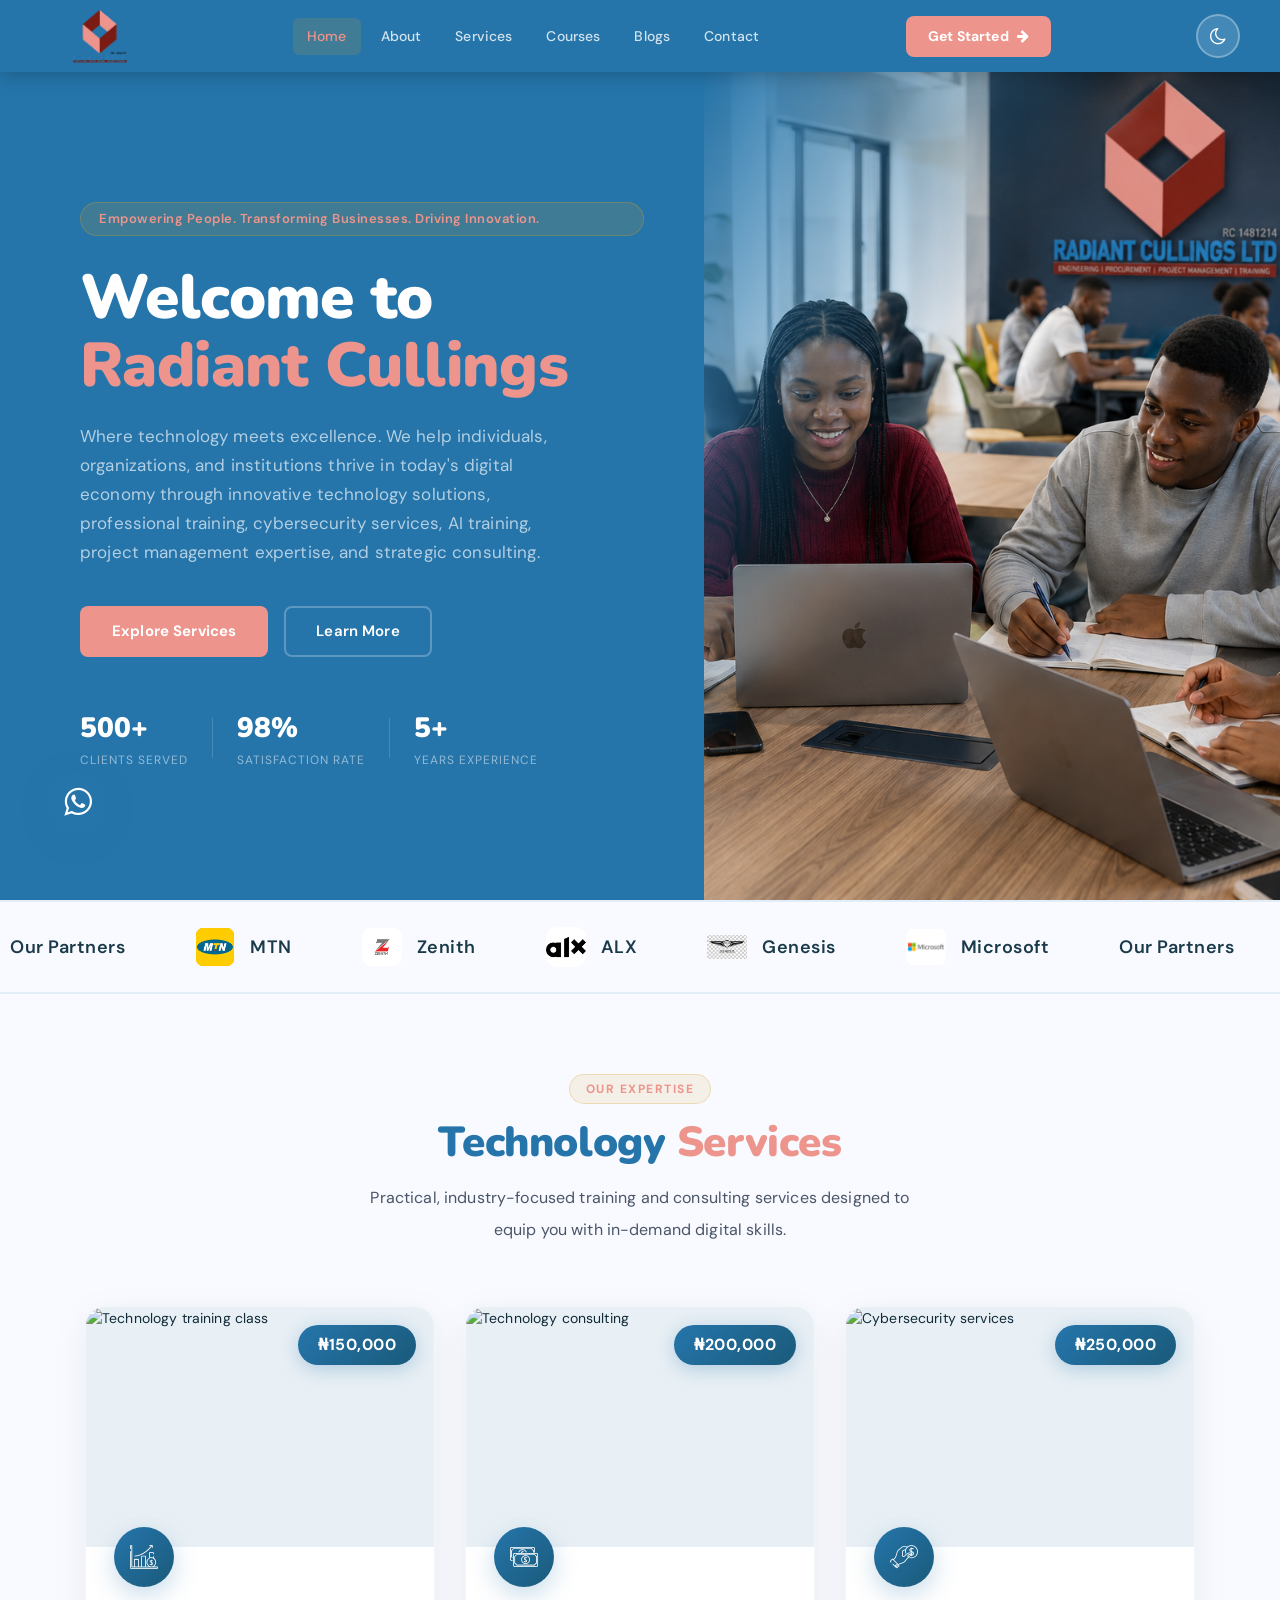
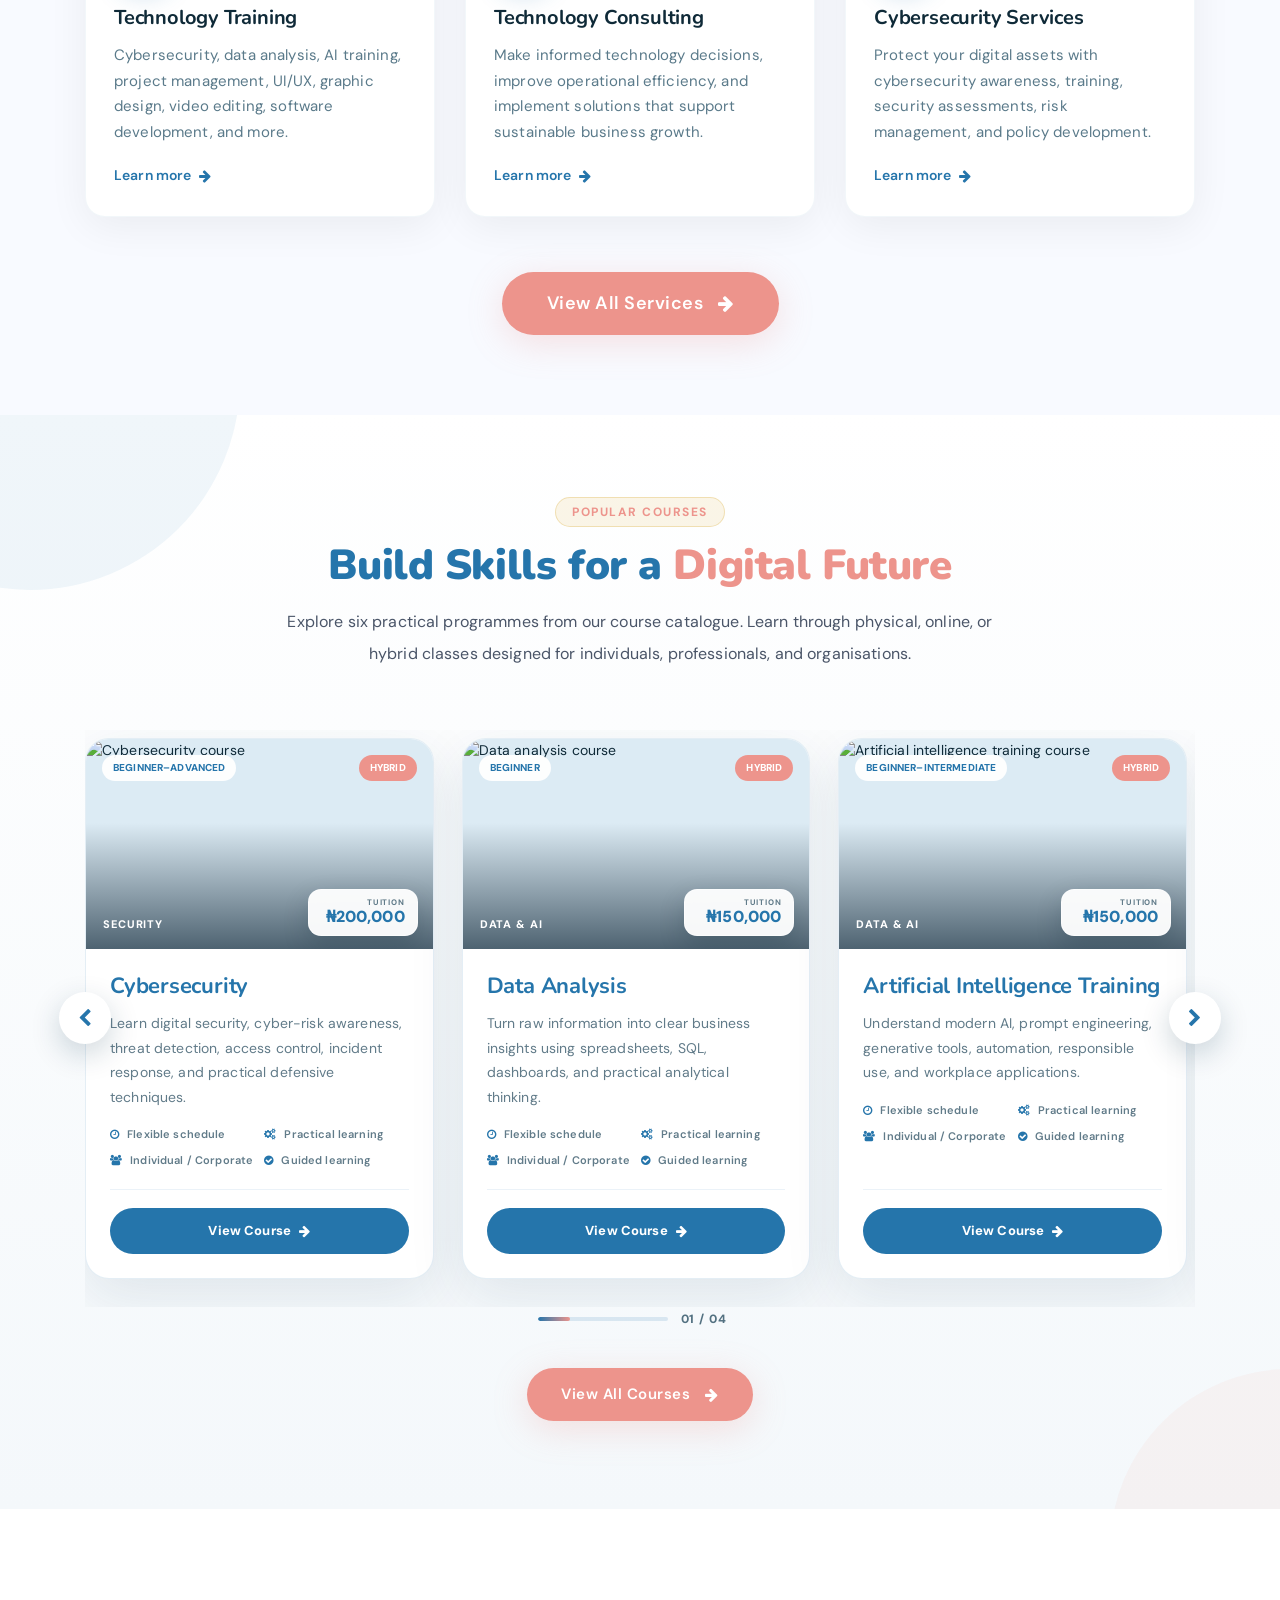
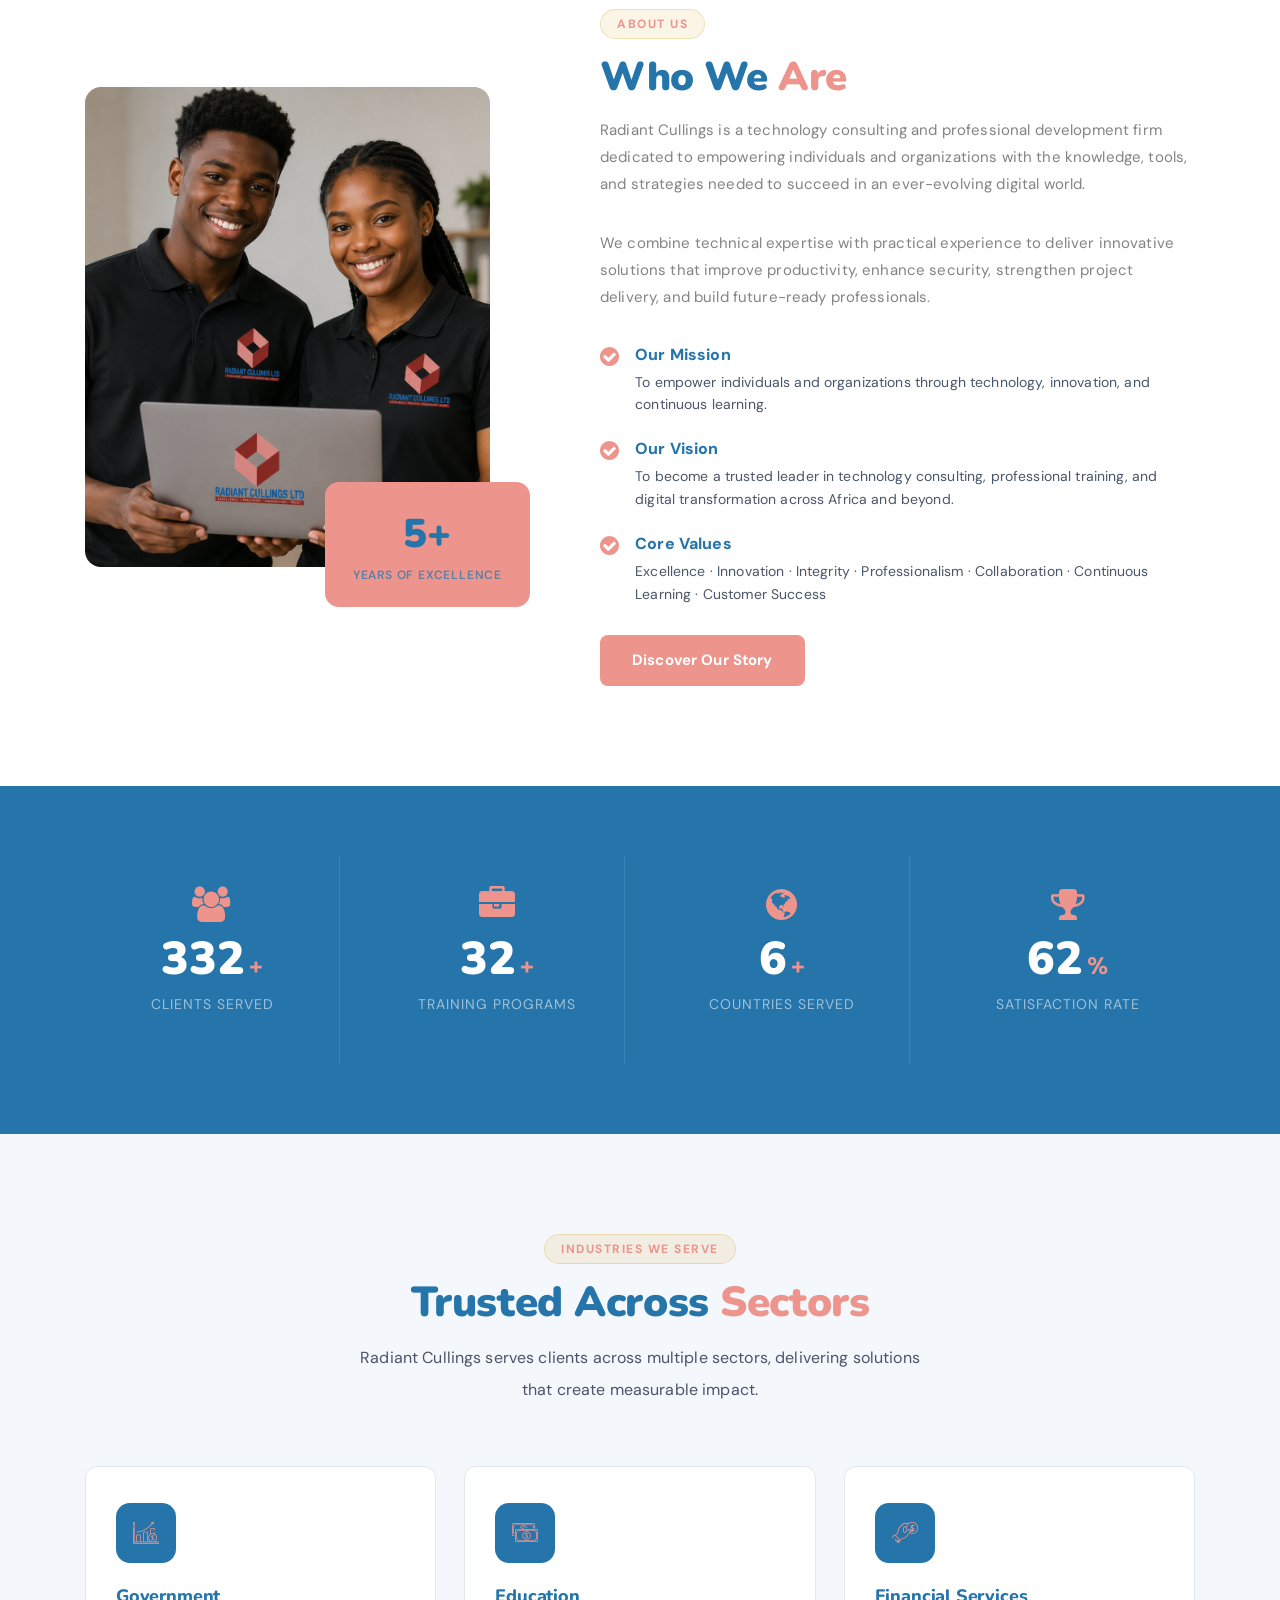
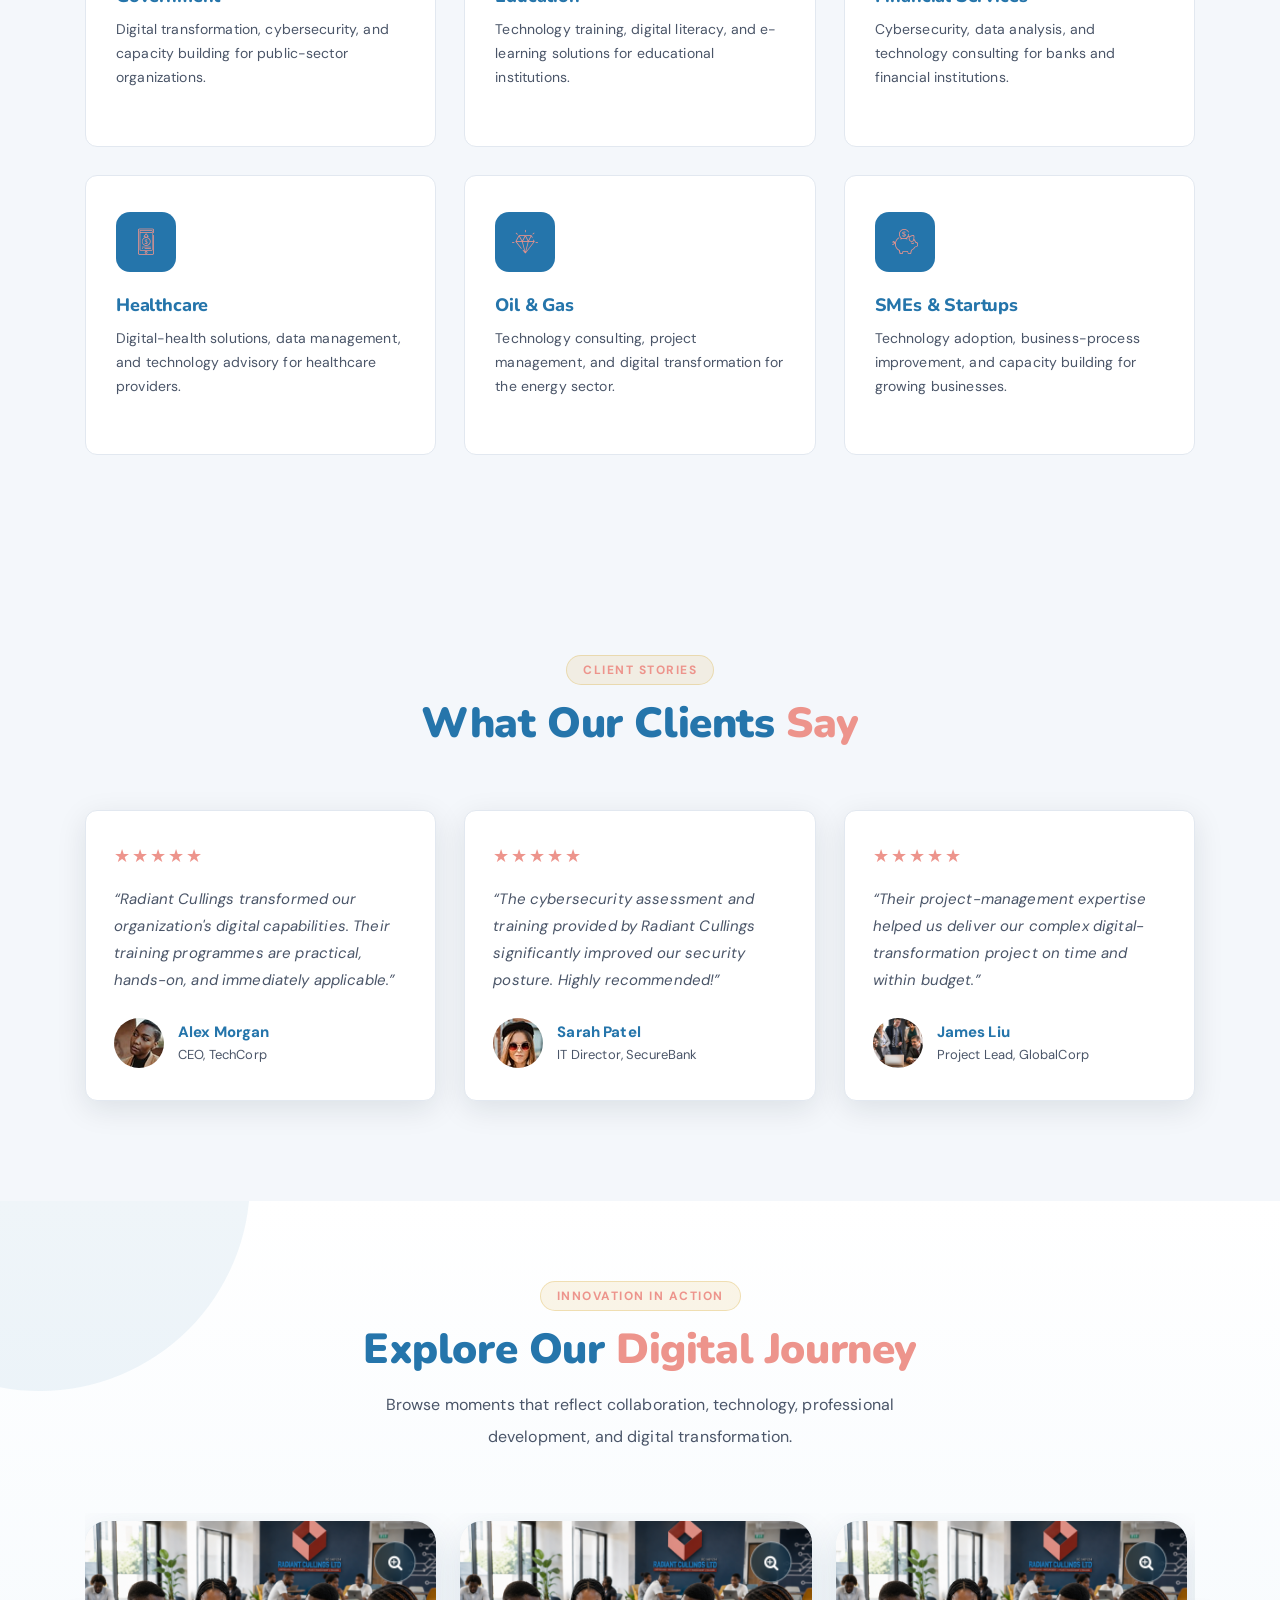
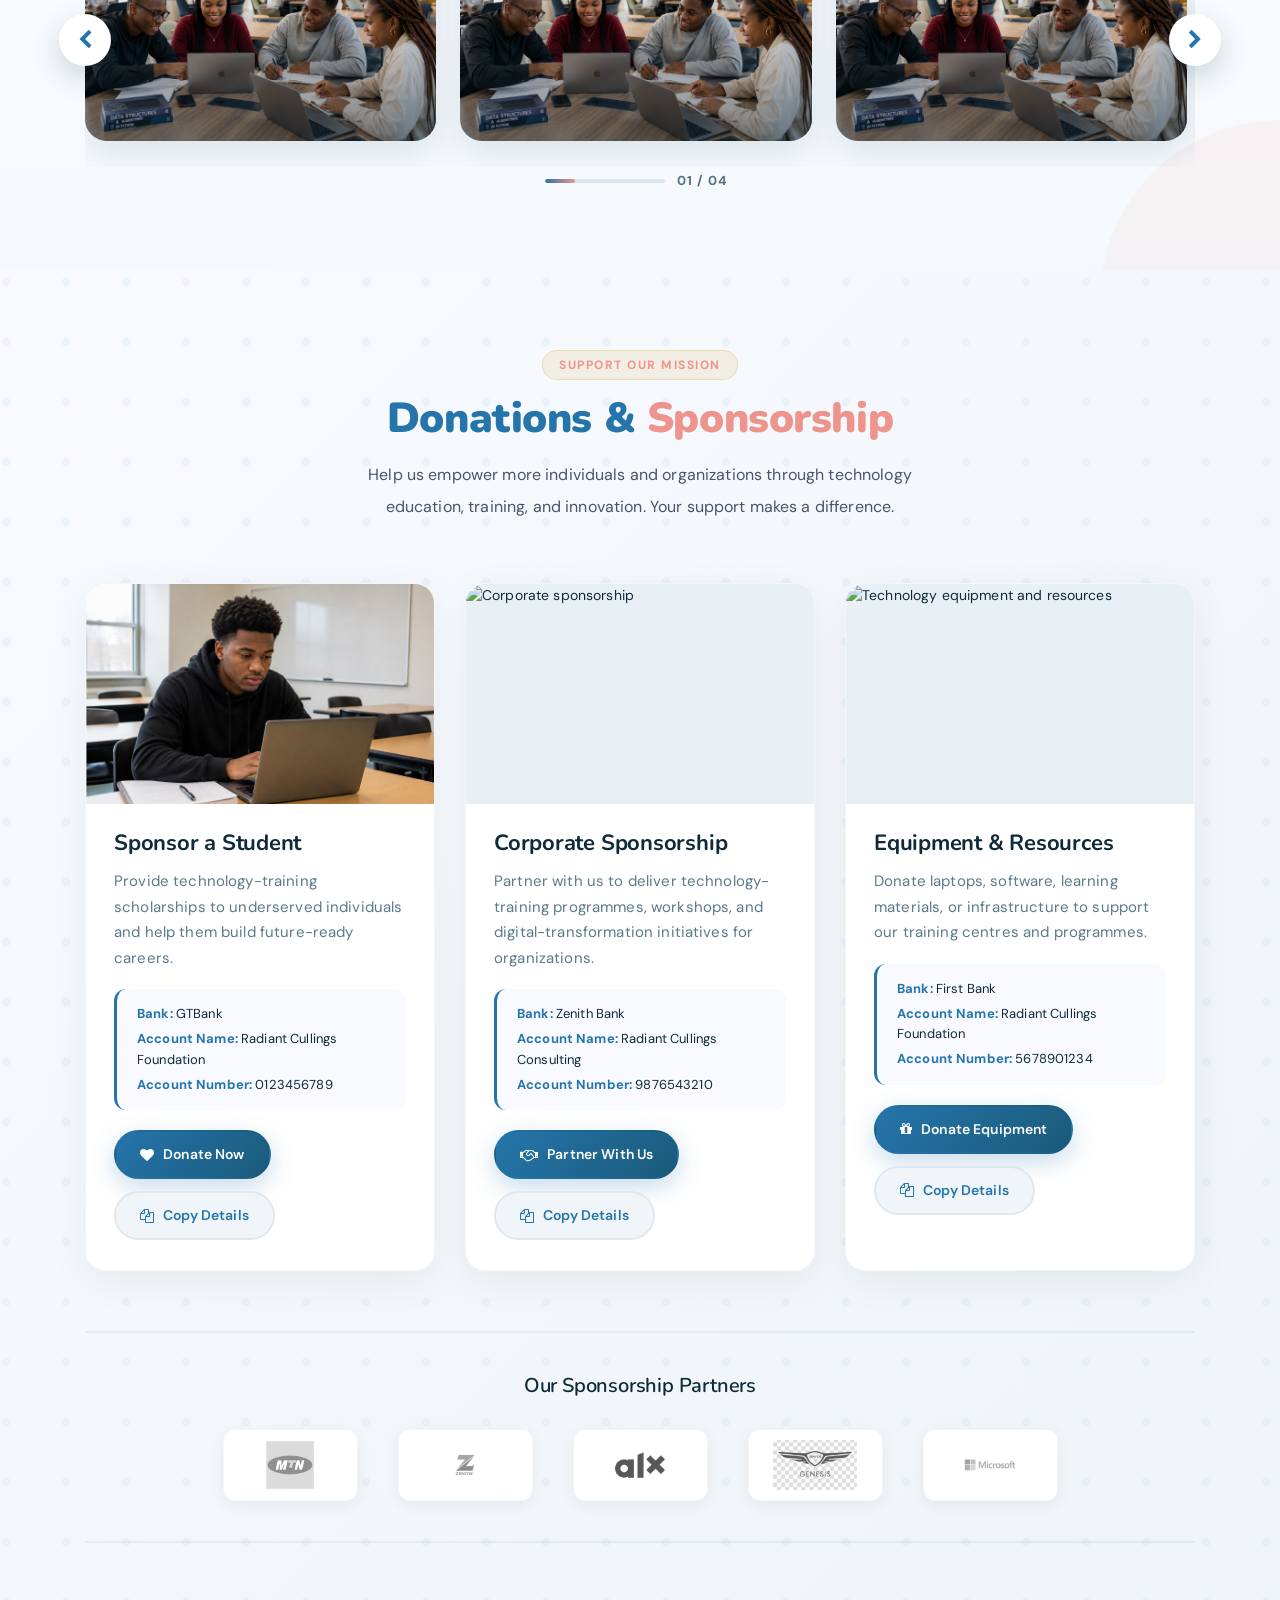
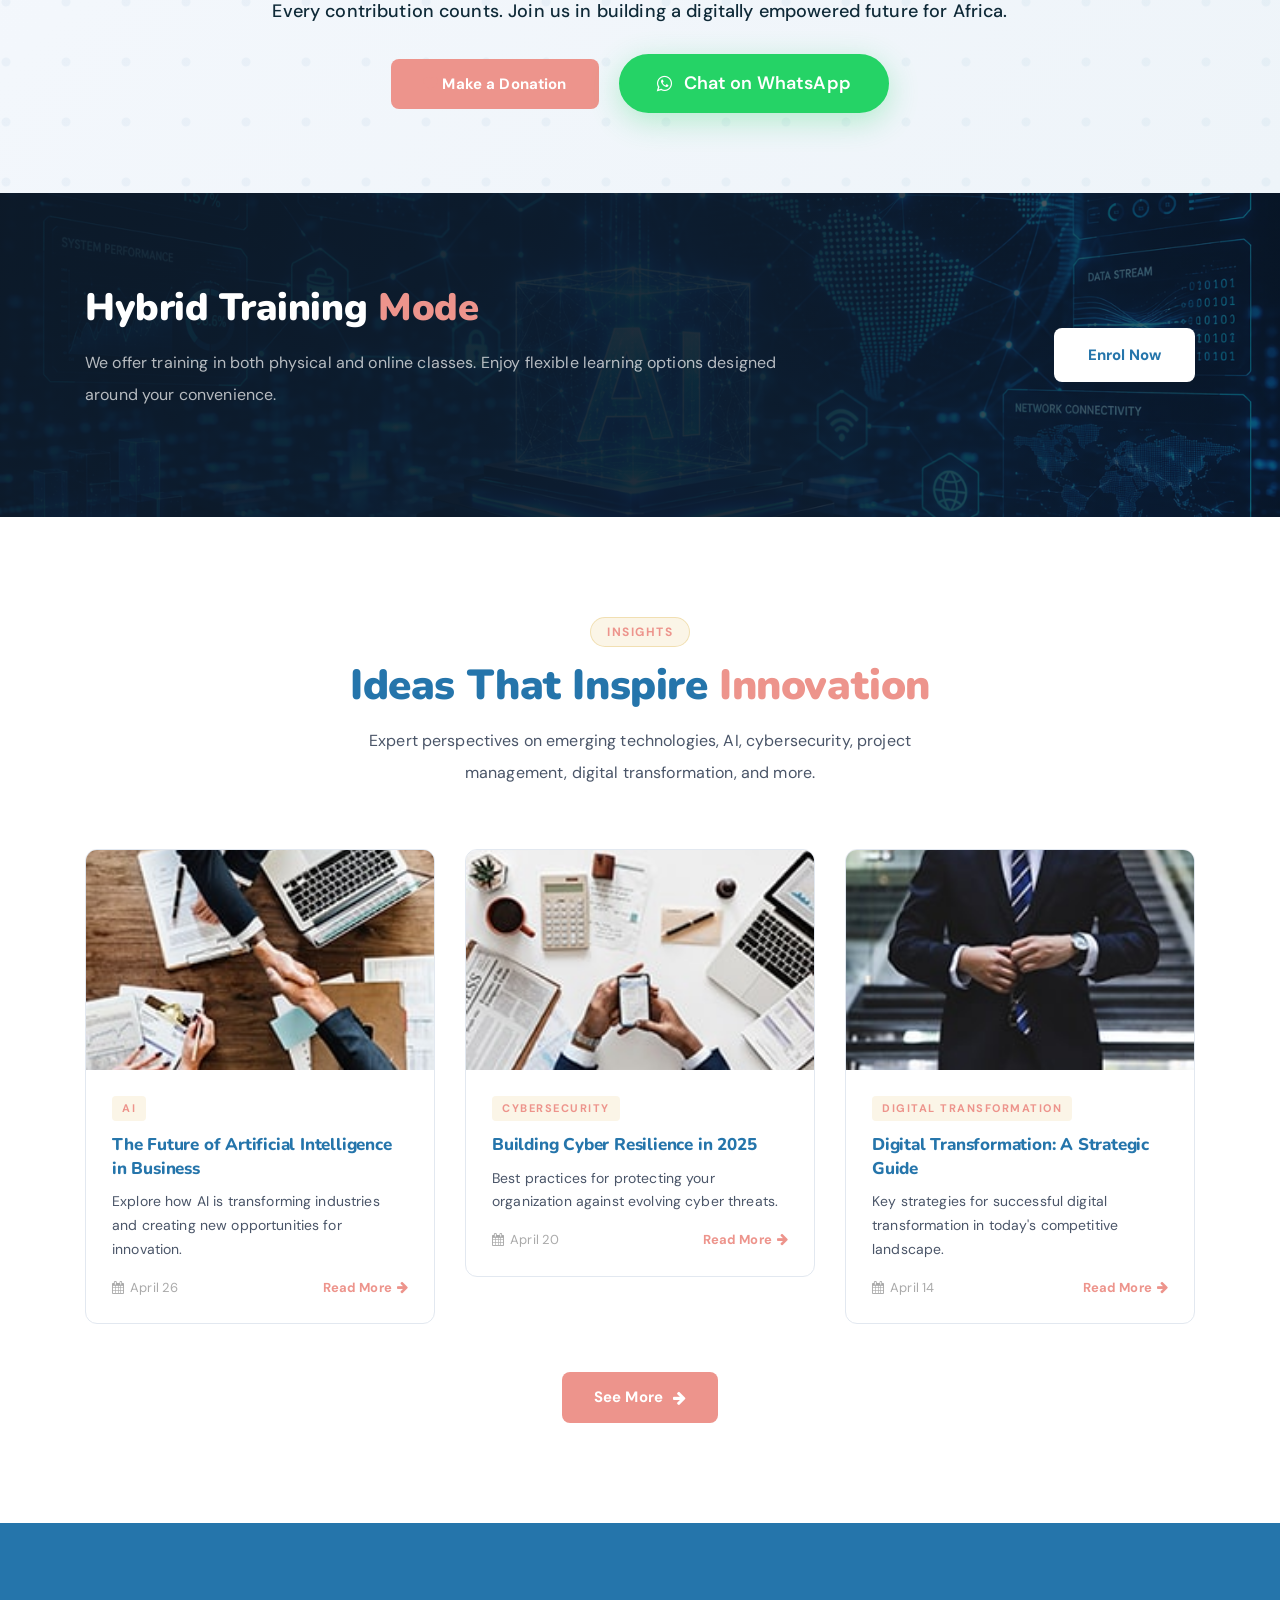
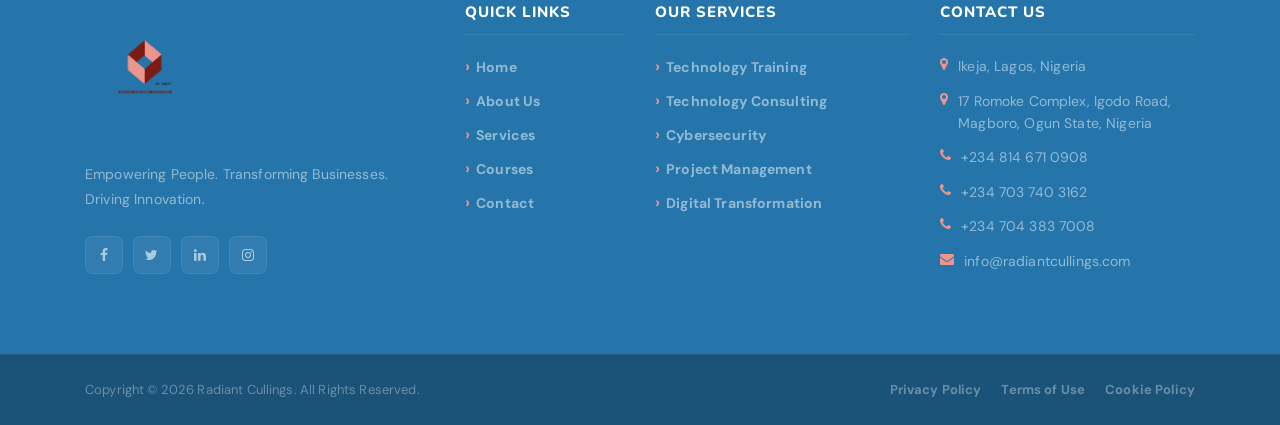
==== index.html @ 330c780d "inclusion of Nigeria to the address of Ogun state" ====
<!doctype html>
<html lang="en">
<head>
    <meta charset="UTF-8" />

    <meta
        name="description"
        content="Radiant Cullings - Empowering People. Transforming Businesses. Driving Innovation."
    />

    <meta http-equiv="X-UA-Compatible" content="IE=edge" />

    <meta
        name="viewport"
        content="width=device-width, initial-scale=1, shrink-to-fit=no"
    />

    <title>
        Radiant Cullings - Technology Consulting &amp; Professional Development
    </title>

    <link rel="icon" href="img/core-img/radiant_cullings.png" />
    <link rel="stylesheet" href="style.css" />
    <link rel="stylesheet" href="css/custom-override.css" />

    <!-- Apply saved theme before the page becomes visible -->
    <script>
        (function () {
            try {
                if (localStorage.getItem("darkMode") === "enabled") {
                    document.documentElement.classList.add(
                        "dark-theme-loading"
                    );
                }
            } catch (error) {
                /* Continue normally if localStorage is unavailable. */
            }
        })();
    </script>

    <style>
        /* ==================================================
           GENERAL THEME TRANSITIONS
        ================================================== */

        html,
        body,
        section,
        header,
        footer,
        nav,
        div,
        article,
        aside {
            transition:
                background-color 0.35s ease,
                border-color 0.35s ease,
                color 0.35s ease,
                box-shadow 0.35s ease;
        }

        body {
            background: #ffffff;
            color: #0f2a38;
        }

        html.dark-theme-loading body {
            background: #12121f;
        }


        /* ==================================================
           FLOATING WHATSAPP BUTTON
        ================================================== */

        .floating-whatsapp {
            position: fixed;
            left: 20px;
            bottom: 30px;
            z-index: 9999;

            display: flex;
            flex-direction: column;
            align-items: center;
            gap: 8px;

            animation: whatsappPulse 2s ease-in-out infinite;
        }

        .floating-whatsapp a {
            position: relative;

            display: flex;
            align-items: center;
            justify-content: center;

            width: 60px;
            height: 60px;

            border-radius: 50%;

            background: #2575ab;
            color: #ffffff;

            text-decoration: none;

            box-shadow: 0 6px 25px rgba(37, 117, 171, 0.4);

            transition:
                background 0.3s ease,
                transform 0.3s ease,
                box-shadow 0.3s ease;
        }

        .floating-whatsapp a:hover {
            background: #ed948c;
            color: #ffffff;

            transform: scale(1.1) translateY(-4px);

            box-shadow: 0 10px 40px rgba(237, 148, 140, 0.5);
        }

        .floating-whatsapp a i {
            font-size: 32px;
            transition: transform 0.3s ease;
        }

        .floating-whatsapp a:hover i {
            transform: scale(1.1);
        }

        .floating-whatsapp a::before {
            content: "";

            position: absolute;
            top: -8px;
            right: -8px;
            bottom: -8px;
            left: -8px;

            border: 2px solid rgba(37, 117, 171, 0.3);
            border-radius: 50%;

            animation: whatsappRipple 2s ease-out infinite;
        }

        .floating-whatsapp .whatsapp-label {
            padding: 6px 14px;

            border-radius: 20px;

            background: #2575ab;
            color: #ffffff;

            font-family:
                system-ui,
                "Segoe UI",
                Roboto,
                "Helvetica Neue",
                Arial,
                sans-serif;

            font-size: 12px;
            font-weight: 600;
            white-space: nowrap;

            opacity: 0;
            transform: translateX(-10px);

            box-shadow: 0 4px 15px rgba(0, 0, 0, 0.1);

            transition:
                opacity 0.3s ease,
                transform 0.3s ease;
        }

        .floating-whatsapp:hover .whatsapp-label {
            opacity: 1;
            transform: translateX(0);
        }

        @keyframes whatsappPulse {
            0%,
            100% {
                transform: scale(1);
            }

            50% {
                transform: scale(1.05);
            }
        }

        @keyframes whatsappRipple {
            0% {
                opacity: 1;
                transform: scale(0.8);
            }

            100% {
                opacity: 0;
                transform: scale(1.5);
            }
        }


        /* ==================================================
           DARK AND LIGHT MODE BUTTON
        ================================================== */

        .dark-mode-toggle {
            position: relative;

            display: inline-flex;
            align-items: center;
            justify-content: center;
            flex: 0 0 auto;

            width: 44px;
            height: 44px;
            padding: 0;
            margin-left: 12px;

            border: 2px solid rgba(255, 255, 255, 0.3);
            border-radius: 50%;

            background: rgba(255, 255, 255, 0.14);
            color: #ffffff;

            font-size: 19px;
            line-height: 1;

            cursor: pointer;
            overflow: hidden;

            transition:
                background 0.3s ease,
                border-color 0.3s ease,
                transform 0.3s ease,
                box-shadow 0.3s ease;
        }

        .dark-mode-toggle:hover {
            background: rgba(255, 255, 255, 0.25);
            border-color: rgba(255, 255, 255, 0.5);

            transform: translateY(-2px);

            box-shadow: 0 6px 18px rgba(0, 0, 0, 0.18);
        }

        .dark-mode-toggle:focus-visible {
            outline: 3px solid rgba(255, 255, 255, 0.45);
            outline-offset: 3px;
        }

        .dark-mode-toggle i {
            position: absolute;
            top: 50%;
            left: 50%;

            transform: translate(-50%, -50%);

            transition:
                opacity 0.3s ease,
                transform 0.35s ease;
        }

        .dark-mode-toggle .fa-moon-o {
            opacity: 1;

            transform:
                translate(-50%, -50%)
                rotate(0deg)
                scale(1);
        }

        .dark-mode-toggle .fa-sun-o {
            opacity: 0;

            transform:
                translate(-50%, -50%)
                rotate(-90deg)
                scale(0.5);
        }

        body.dark-mode .dark-mode-toggle .fa-moon-o {
            opacity: 0;

            transform:
                translate(-50%, -50%)
                rotate(90deg)
                scale(0.5);
        }

        body.dark-mode .dark-mode-toggle .fa-sun-o {
            opacity: 1;

            transform:
                translate(-50%, -50%)
                rotate(0deg)
                scale(1);
        }

        body.dark-mode .dark-mode-toggle {
            background: rgba(255, 255, 255, 0.12);
            border-color: rgba(255, 255, 255, 0.35);
            color: #fbbf24;
        }

        body.dark-mode .dark-mode-toggle:hover {
            background: rgba(255, 255, 255, 0.22);
            border-color: rgba(251, 191, 36, 0.65);
        }


        /* ==================================================
           TRUST BAR
        ================================================== */

        .ve-trust-bar {
            position: relative;

            padding: 25px 0;

            overflow: hidden;

            background: #f8faff;

            border-top: 2px solid rgba(37, 117, 171, 0.1);
            border-bottom: 2px solid rgba(37, 117, 171, 0.1);
        }

        .ve-trust-inner {
            display: flex;
            align-items: center;
            gap: 50px;

            width: max-content;

            white-space: nowrap;

            animation: scrollTrust 30s linear infinite;
        }

        .ve-trust-inner span {
            display: inline-flex;
            align-items: center;
            gap: 15px;

            padding: 0 10px;

            color: #1a3a4a;

            font-size: 18px;
            font-weight: 600;
            letter-spacing: 0.5px;
        }

        .trust-icon {
            display: inline-block;

            width: 40px;
            height: 40px;

            border-radius: 10px;

            object-fit: contain;
            vertical-align: middle;
        }

        .ve-trust-bar:hover .ve-trust-inner {
            animation-play-state: paused;
        }

        @keyframes scrollTrust {
            0% {
                transform: translateX(0);
            }

            100% {
                transform: translateX(-50%);
            }
        }


        /* ==================================================
           TECHNOLOGY SERVICES
        ================================================== */

        .ve-tech-services-section {
            padding: 80px 0;
            background: #f8faff;
        }

        .ve-tech-services-grid {
            display: grid;
            grid-template-columns: repeat(3, minmax(0, 1fr));
            gap: 30px;

            margin-top: 50px;
        }

        .ve-tech-card {
            position: relative;

            overflow: hidden;

            border: 1px solid rgba(37, 117, 171, 0.06);
            border-radius: 20px;

            background: #ffffff;

            box-shadow: 0 10px 40px rgba(0, 0, 0, 0.06);

            transition:
                transform 0.4s cubic-bezier(0.25, 0.46, 0.45, 0.94),
                box-shadow 0.4s ease,
                border-color 0.4s ease;
        }

        .ve-tech-card:hover {
            border-color: rgba(37, 117, 171, 0.18);

            transform: translateY(-15px) scale(1.02);

            box-shadow: 0 25px 70px rgba(37, 117, 171, 0.12);
        }

        .ve-tech-card-image {
            position: relative;

            width: 100%;
            height: 240px;

            overflow: hidden;

            background: #e9f0f5;
        }

        .ve-tech-card-image img {
            width: 100%;
            height: 100%;

            object-fit: cover;

            transition: transform 0.6s ease;
        }

        .ve-tech-card:hover .ve-tech-card-image img {
            transform: scale(1.08);
        }

        .ve-tech-price {
            position: absolute;
            top: 18px;
            right: 18px;
            z-index: 4;

            padding: 8px 20px;

            border-radius: 30px;

            background:
                linear-gradient(
                    135deg,
                    #2575ab,
                    #1a5a7a
                );

            color: #ffffff;

            font-size: 16px;
            font-weight: 700;
            letter-spacing: 0.5px;

            box-shadow: 0 4px 20px rgba(37, 117, 171, 0.3);
        }

        .ve-tech-overlay {
            position: absolute;
            inset: 0;
            z-index: 3;

            display: flex;
            align-items: center;
            justify-content: center;

            background: rgba(37, 117, 171, 0.85);

            opacity: 0;

            transition: opacity 0.4s ease;
        }

        .ve-tech-card:hover .ve-tech-overlay {
            opacity: 1;
        }

        .ve-tech-overlay-btn {
            display: inline-block;

            padding: 14px 36px;

            border-radius: 50px;

            background: #ffffff;
            color: #2575ab;

            font-size: 16px;
            font-weight: 600;

            text-decoration: none;

            transform: translateY(20px);

            transition:
                background 0.3s ease,
                color 0.3s ease,
                transform 0.4s ease,
                box-shadow 0.3s ease;
        }

        .ve-tech-card:hover .ve-tech-overlay-btn {
            transform: translateY(0);
        }

        .ve-tech-overlay-btn:hover {
            background: #ed948c;
            color: #ffffff;

            transform: translateY(-4px);

            box-shadow: 0 10px 30px rgba(237, 148, 140, 0.4);
        }

        .ve-tech-card-body {
            position: relative;
            padding: 25px 28px 30px;
        }

        .ve-tech-icon {
            display: flex;
            align-items: center;
            justify-content: center;

            width: 60px;
            height: 60px;

            margin-top: -45px;
            margin-bottom: 18px;

            border-radius: 50%;

            background:
                linear-gradient(
                    135deg,
                    #2575ab,
                    #1a5a7a
                );

            box-shadow: 0 8px 25px rgba(37, 117, 171, 0.25);

            transition:
                transform 0.4s ease,
                background 0.4s ease;
        }

        .ve-tech-card:hover .ve-tech-icon {
            background:
                linear-gradient(
                    135deg,
                    #ed948c,
                    #d97a72
                );

            transform: rotate(360deg) scale(1.1);
        }

        .ve-tech-icon i {
            color: #ffffff;
            font-size: 28px;
        }

        .ve-tech-card-body h4 {
            margin-bottom: 12px;

            color: #0f2a38;

            font-size: 20px;
            font-weight: 700;
        }

        .ve-tech-card-body p {
            margin-bottom: 20px;

            color: #5a7a8a;

            font-size: 15px;
            line-height: 1.7;
        }

        .ve-tech-link {
            display: inline-flex;
            align-items: center;
            gap: 8px;

            color: #2575ab;

            font-size: 14px;
            font-weight: 600;

            text-decoration: none;

            transition: color 0.3s ease;
        }

        .ve-tech-link i {
            font-size: 14px;
            transition: transform 0.3s ease;
        }

        .ve-tech-link:hover {
            color: #ed948c;
        }

        .ve-tech-link:hover i {
            transform: translateX(8px);
        }

        .ve-tech-btn-wrap {
            margin-top: 55px;
        }

        .ve-btn-tech {
            position: relative;

            display: inline-flex;
            align-items: center;
            gap: 15px;

            padding: 18px 45px;

            overflow: hidden;

            border-radius: 50px;

            background: #ed948c;
            color: #ffffff;

            font-size: 18px;
            font-weight: 600;
            letter-spacing: 0.5px;

            text-decoration: none;

            box-shadow: 0 8px 35px rgba(237, 148, 140, 0.25);

            transition:
                background 0.4s ease,
                transform 0.4s ease,
                box-shadow 0.4s ease;
        }

        .ve-btn-tech:hover {
            background:
                linear-gradient(
                    135deg,
                    #ed948c,
                    #d97a72
                );

            color: #ffffff;

            transform: translateY(-6px) scale(1.03);

            box-shadow: 0 20px 50px rgba(237, 148, 140, 0.35);
        }

        .ve-btn-tech i {
            transition: transform 0.35s ease;
        }

        .ve-btn-tech:hover i {
            transform: translateX(8px);
        }


        /* ==================================================
           DONATION SECTION
        ================================================== */

        .ve-donations-section {
            position: relative;

            padding: 80px 0;

            background:
                linear-gradient(
                    135deg,
                    #f8faff 0%,
                    #eef4f9 100%
                );

            overflow: hidden;
        }

        .ve-donations-section::before {
            content: "";

            position: absolute;
            inset: 0;

            background:
                radial-gradient(
                    circle at 10% 20%,
                    rgba(37, 117, 171, 0.05) 0,
                    rgba(37, 117, 171, 0.05) 4px,
                    transparent 5px
                );

            background-size: 60px 60px;

            pointer-events: none;
        }

        .ve-donations-section > .container {
            position: relative;
            z-index: 2;
        }

        .ve-donations-grid {
            display: grid;
            grid-template-columns: repeat(3, minmax(0, 1fr));
            gap: 30px;

            margin-top: 50px;
        }

        .ve-donation-card {
            position: relative;

            overflow: hidden;

            border: 1px solid rgba(37, 117, 171, 0.06);
            border-radius: 20px;

            background: #ffffff;

            box-shadow: 0 10px 40px rgba(0, 0, 0, 0.06);

            transition:
                transform 0.4s ease,
                box-shadow 0.4s ease,
                border-color 0.4s ease;
        }

        .ve-donation-card::before {
            content: "";

            position: absolute;
            top: 0;
            left: 0;
            z-index: 4;

            width: 100%;
            height: 4px;

            background:
                linear-gradient(
                    90deg,
                    #2575ab,
                    #ed948c
                );

            transform: scaleX(0);
            transform-origin: left;

            transition: transform 0.4s ease;
        }

        .ve-donation-card:hover::before {
            transform: scaleX(1);
        }

        .ve-donation-card:hover {
            border-color: rgba(237, 148, 140, 0.2);

            transform: translateY(-15px) scale(1.02);

            box-shadow: 0 25px 70px rgba(237, 148, 140, 0.15);
        }

        .ve-donation-image {
            position: relative;

            width: 100%;
            height: 220px;

            overflow: hidden;

            background: #e9f0f5;
        }

        .ve-donation-image img {
            width: 100%;
            height: 100%;

            object-fit: cover;

            transition: transform 0.6s ease;
        }

        .ve-donation-card:hover .ve-donation-image img {
            transform: scale(1.08);
        }

        .ve-donation-overlay {
            position: absolute;
            inset: 0;

            display: flex;
            align-items: center;
            justify-content: center;

            background: rgba(37, 117, 171, 0.72);

            opacity: 0;

            transition: opacity 0.4s ease;
        }

        .ve-donation-card:hover .ve-donation-overlay {
            opacity: 1;
        }

        .ve-donation-overlay i {
            color: #ffffff;
            font-size: 48px;

            transform: scale(0.5);

            transition: transform 0.4s ease;
        }

        .ve-donation-card:hover .ve-donation-overlay i {
            transform: scale(1);
        }

        .ve-donation-body {
            padding: 25px 28px 30px;
        }

        .ve-donation-body h4 {
            margin-bottom: 12px;

            color: #0f2a38;

            font-size: 22px;
            font-weight: 700;
        }

        .ve-donation-body p {
            margin-bottom: 18px;

            color: #5a7a8a;

            font-size: 15px;
            line-height: 1.7;
        }

        .ve-bank-details {
            margin: 15px 0 20px;
            padding: 15px 20px;

            border-left: 3px solid #2575ab;
            border-radius: 12px;

            background: #f8faff;

            text-align: left;
        }

        .ve-bank-details p {
            margin-bottom: 4px;

            color: #0f2a38;

            font-size: 13px;
            line-height: 1.6;
        }

        .ve-bank-details p:last-child {
            margin-bottom: 0;
        }

        .ve-bank-details strong {
            color: #2575ab;
        }

        .ve-donation-actions {
            display: flex;
            gap: 12px;
            flex-wrap: wrap;
        }

        .ve-btn-donate,
        .ve-btn-copy {
            display: inline-flex;
            align-items: center;
            justify-content: center;
            gap: 9px;

            padding: 12px 24px;

            border-radius: 50px;

            font-size: 14px;
            font-weight: 600;

            text-decoration: none;

            transition:
                background 0.3s ease,
                color 0.3s ease,
                border-color 0.3s ease,
                transform 0.3s ease,
                box-shadow 0.3s ease;
        }

        .ve-btn-donate {
            border: 2px solid transparent;

            background:
                linear-gradient(
                    135deg,
                    #2575ab,
                    #1a5a7a
                );

            color: #ffffff;

            box-shadow: 0 8px 25px rgba(37, 117, 171, 0.25);
        }

        .ve-btn-donate:hover {
            background:
                linear-gradient(
                    135deg,
                    #ed948c,
                    #d97a72
                );

            color: #ffffff;

            transform: translateY(-4px);

            box-shadow: 0 15px 40px rgba(237, 148, 140, 0.35);
        }

        .ve-btn-copy {
            border: 2px solid #e0e8ef;

            background: #f0f5fa;
            color: #2575ab;
        }

        .ve-btn-copy:hover {
            border-color: #2575ab;

            background: #2575ab;
            color: #ffffff;

            transform: translateY(-3px);

            box-shadow: 0 8px 25px rgba(37, 117, 171, 0.2);
        }

        .ve-sponsorship-partners {
            margin-top: 60px;
            padding: 40px 0;

            border-top: 2px solid rgba(37, 117, 171, 0.08);
            border-bottom: 2px solid rgba(37, 117, 171, 0.08);
        }

        .ve-sponsorship-partners h4 {
            margin-bottom: 30px;

            color: #0f2a38;

            font-size: 20px;
            font-weight: 600;

            text-align: center;
        }

        .ve-partners-grid {
            display: flex;
            align-items: center;
            justify-content: center;
            gap: 40px;
            flex-wrap: wrap;
        }

        .ve-partner-item {
            display: flex;
            align-items: center;
            justify-content: center;

            min-width: 135px;
            min-height: 70px;
            padding: 10px 20px;

            border: 1px solid rgba(37, 117, 171, 0.06);
            border-radius: 12px;

            background: #ffffff;

            box-shadow: 0 4px 15px rgba(0, 0, 0, 0.06);

            transition:
                transform 0.3s ease,
                box-shadow 0.3s ease;
        }

        .ve-partner-item:hover {
            transform: translateY(-4px);

            box-shadow: 0 8px 30px rgba(237, 148, 140, 0.15);
        }

        .ve-partner-item img {
            max-width: 120px;
            max-height: 50px;

            object-fit: contain;

            filter: grayscale(100%);
            opacity: 0.65;

            transition:
                filter 0.3s ease,
                opacity 0.3s ease;
        }

        .ve-partner-item:hover img {
            filter: grayscale(0%);
            opacity: 1;
        }

        .ve-donation-cta {
            margin-top: 50px;
        }

        .ve-donation-cta p {
            margin-bottom: 25px;

            color: #0f2a38;

            font-size: 18px;
            font-weight: 500;
        }

        .ve-donation-buttons {
            display: flex;
            align-items: center;
            justify-content: center;
            gap: 20px;
            flex-wrap: wrap;
        }

        .ve-btn-whatsapp {
            display: inline-flex;
            align-items: center;
            gap: 12px;

            padding: 14px 36px;

            border: 2px solid #25d366;
            border-radius: 50px;

            background: #25d366;
            color: #ffffff;

            font-size: 18px;
            font-weight: 600;

            text-decoration: none;

            box-shadow: 0 8px 30px rgba(37, 211, 102, 0.3);

            transition:
                background 0.3s ease,
                border-color 0.3s ease,
                transform 0.3s ease,
                box-shadow 0.3s ease;
        }

        .ve-btn-whatsapp:hover {
            border-color: #20b85a;

            background: #20b85a;
            color: #ffffff;

            transform: translateY(-4px) scale(1.03);

            box-shadow: 0 15px 45px rgba(37, 211, 102, 0.35);
        }


        /* ==================================================
           DARK MODE
        ================================================== */

        body.dark-mode {
            background: #12121f;
            color: #e7e7ef;
        }

        body.dark-mode .ve-nav-wrap {
            background-color: #17172a !important;
        }

        body.dark-mode .ve-nav ul li a {
            color: #d5d5df;
        }

        body.dark-mode .ve-nav ul li a:hover,
        body.dark-mode .ve-nav ul li a.active {
            color: #ed948c;
        }

        body.dark-mode .ve-dropdown {
            border-color: rgba(255, 255, 255, 0.08);
            background: #1e1e33;
        }

        body.dark-mode .ve-dropdown li a {
            color: #d0d0da;
        }

        body.dark-mode .ve-dropdown li a:hover {
            background: rgba(237, 148, 140, 0.1);
            color: #ed948c;
        }

        body.dark-mode .ve-mobile-menu {
            background: #17172a;
        }

        body.dark-mode .ve-mobile-menu ul li a {
            color: #d5d5df;
        }

        body.dark-mode .ve-mobile-menu ul li a:hover,
        body.dark-mode .ve-mobile-menu ul li a.active {
            color: #ed948c;
        }

        body.dark-mode .ve-hero,
        body.dark-mode .ve-hero-left {
            background: #12121f;
        }

        body.dark-mode .ve-hero-left h1 {
            color: #f4f4f8;
        }

        body.dark-mode .ve-hero-left p,
        body.dark-mode .ve-stat span {
            color: #b8b8c5;
        }

        body.dark-mode .ve-hero-badge {
            border-color: rgba(110, 168, 212, 0.25);
            background: rgba(37, 117, 171, 0.16);
            color: #8ec2e7;
        }

        body.dark-mode .ve-btn-ghost {
            border-color: rgba(255, 255, 255, 0.2);
            color: #e5e5ed;
        }

        body.dark-mode .ve-btn-ghost:hover {
            border-color: #ed948c;
            background: #ed948c;
            color: #ffffff;
        }

        body.dark-mode .ve-stat-divider {
            background: rgba(255, 255, 255, 0.12);
        }

        body.dark-mode .ve-trust-bar {
            border-color: rgba(255, 255, 255, 0.07);
            background: #18182a;
        }

        body.dark-mode .ve-trust-inner span {
            color: #d8d8e2;
        }

        body.dark-mode .ve-section,
        body.dark-mode .ve-tech-services-section,
        body.dark-mode .ve-whyus-section,
        body.dark-mode .ve-services-section,
        body.dark-mode .ve-testimonials-section,
        body.dark-mode .ve-insights-section {
            background: #12121f;
        }

        body.dark-mode .ve-section-header h2,
        body.dark-mode .ve-whyus-content h2 {
            color: #f0f0f5 !important;
        }

        body.dark-mode .ve-section-header p,
        body.dark-mode .ve-whyus-content > p {
            color: #ababba;
        }

        body.dark-mode .ve-section-tag {
            background: rgba(37, 117, 171, 0.18);
            color: #7cb5df;
        }

        body.dark-mode .ve-tech-card {
            border-color: rgba(255, 255, 255, 0.06);
            background: #1d1d31;

            box-shadow: 0 12px 45px rgba(0, 0, 0, 0.3);
        }

        body.dark-mode .ve-tech-card:hover {
            border-color: rgba(237, 148, 140, 0.25);

            box-shadow: 0 25px 65px rgba(0, 0, 0, 0.42);
        }

        body.dark-mode .ve-tech-card-image {
            background: #25253a;
        }

        body.dark-mode .ve-tech-card-body h4 {
            color: #ededf3;
        }

        body.dark-mode .ve-tech-card-body p {
            color: #ababba;
        }

        body.dark-mode .ve-tech-link {
            color: #77b4df;
        }

        body.dark-mode .ve-tech-link:hover {
            color: #ed948c;
        }

        body.dark-mode .ve-check-item strong {
            color: #ededf3;
        }

        body.dark-mode .ve-check-item p {
            color: #ababba;
        }

        body.dark-mode .ve-counter-section {
            background: #17172a;
        }

        body.dark-mode .ve-counter-item {
            border-color: rgba(255, 255, 255, 0.07);
        }

        body.dark-mode .ve-counter-item strong,
        body.dark-mode .ve-counter-item span {
            color: #ffffff;
        }

        body.dark-mode .ve-counter-item p {
            color: #b9b9c7;
        }

        body.dark-mode .ve-service-card {
            border-color: rgba(255, 255, 255, 0.06);
            background: #1d1d31;

            box-shadow: 0 10px 38px rgba(0, 0, 0, 0.28);
        }

        body.dark-mode .ve-service-card h4 {
            color: #ededf3;
        }

        body.dark-mode .ve-service-card p {
            color: #ababba;
        }

        body.dark-mode .ve-service-card:hover {
            border-color: rgba(237, 148, 140, 0.25);

            box-shadow: 0 22px 55px rgba(0, 0, 0, 0.4);
        }

        body.dark-mode .ve-testi-card {
            border-color: rgba(255, 255, 255, 0.06);
            background: #1d1d31;

            box-shadow: 0 10px 38px rgba(0, 0, 0, 0.28);
        }

        body.dark-mode .ve-testi-card > p {
            color: #c0c0cc;
        }

        body.dark-mode .ve-testi-author strong {
            color: #ededf3;
        }

        body.dark-mode .ve-testi-author span {
            color: #9797a7;
        }

        body.dark-mode .ve-donations-section {
            background:
                linear-gradient(
                    135deg,
                    #17172a 0%,
                    #12121f 100%
                );
        }

        body.dark-mode .ve-donations-section::before {
            opacity: 0.45;
        }

        body.dark-mode .ve-donation-card {
            border-color: rgba(255, 255, 255, 0.06);
            background: #1d1d31;

            box-shadow: 0 12px 45px rgba(0, 0, 0, 0.3);
        }

        body.dark-mode .ve-donation-card:hover {
            border-color: rgba(237, 148, 140, 0.25);

            box-shadow: 0 25px 65px rgba(0, 0, 0, 0.42);
        }

        body.dark-mode .ve-donation-body h4 {
            color: #ededf3;
        }

        body.dark-mode .ve-donation-body > p {
            color: #ababba;
        }

        body.dark-mode .ve-bank-details {
            border-left-color: #6ea8d4;
            background: #24243a;
        }

        body.dark-mode .ve-bank-details p {
            color: #c6c6d2;
        }

        body.dark-mode .ve-bank-details strong {
            color: #7ebce8;
        }

        body.dark-mode .ve-btn-copy {
            border-color: rgba(255, 255, 255, 0.1);
            background: #292940;
            color: #88c2ea;
        }

        body.dark-mode .ve-btn-copy:hover {
            border-color: #2575ab;
            background: #2575ab;
            color: #ffffff;
        }

        body.dark-mode .ve-sponsorship-partners {
            border-color: rgba(255, 255, 255, 0.07);
        }

        body.dark-mode .ve-sponsorship-partners h4,
        body.dark-mode .ve-donation-cta p {
            color: #ededf3;
        }

        body.dark-mode .ve-partner-item {
            border-color: rgba(255, 255, 255, 0.06);
            background: #232338;

            box-shadow: 0 6px 20px rgba(0, 0, 0, 0.25);
        }

        body.dark-mode .ve-insight-card {
            border-color: rgba(255, 255, 255, 0.06);
            background: #1d1d31;

            box-shadow: 0 10px 38px rgba(0, 0, 0, 0.28);
        }

        body.dark-mode .ve-insight-body h5 a {
            color: #ededf3;
        }

        body.dark-mode .ve-insight-body h5 a:hover {
            color: #ed948c;
        }

        body.dark-mode .ve-insight-body p,
        body.dark-mode .ve-insight-meta {
            color: #ababba;
        }

        body.dark-mode .ve-footer {
            background: #0d0d18;
        }

        body.dark-mode .ve-footer p,
        body.dark-mode .ve-footer-links li a,
        body.dark-mode .ve-footer-contact li {
            color: #a8a8b6;
        }

        body.dark-mode .ve-footer-title {
            color: #eeeeF4;
        }

        body.dark-mode .ve-footer-links li a:hover {
            color: #ed948c;
        }

        body.dark-mode .ve-footer-bottom {
            border-top-color: rgba(255, 255, 255, 0.06);
            background: #090912;
        }

        body.dark-mode .ve-footer-bottom p,
        body.dark-mode .ve-footer-bottom ul li a {
            color: #858596;
        }

        body.dark-mode .ve-footer-bottom ul li a:hover {
            color: #ed948c;
        }


        /* ==================================================
           RESPONSIVE NAVIGATION AND CONTENT
        ================================================== */

        @media (max-width: 1100px) {
            .ve-nav ul {
                gap: 13px;
            }

            .ve-nav ul li a {
                font-size: 13px;
            }

            .ve-nav-cta .ve-cta-btn {
                padding-right: 17px;
                padding-left: 17px;
            }

            .dark-mode-toggle {
                margin-left: 8px;
            }
        }

        @media (max-width: 991px) {
            .ve-nav-wrap {
                display: flex;
                align-items: center;
            }

            .dark-mode-toggle {
                order: 8;

                width: 40px;
                height: 40px;

                margin-left: auto;
                margin-right: 9px;

                font-size: 17px;
            }

            .ve-toggler {
                order: 9;
                flex: 0 0 auto;

                margin-left: 0 !important;
            }

            .ve-tech-services-grid,
            .ve-donations-grid {
                grid-template-columns: repeat(2, minmax(0, 1fr));
                gap: 25px;
            }
        }

        @media (max-width: 768px) {
            .floating-whatsapp {
                left: 15px;
                bottom: 20px;
            }

            .floating-whatsapp a {
                width: 50px;
                height: 50px;
            }

            .floating-whatsapp a i {
                font-size: 26px;
            }

            .floating-whatsapp .whatsapp-label {
                display: none;
            }

            .dark-mode-toggle {
                width: 38px;
                height: 38px;

                margin-right: 8px;

                font-size: 16px;
            }

            .ve-trust-bar {
                padding: 18px 0;
            }

            .ve-trust-inner {
                gap: 30px;
                animation-duration: 25s;
            }

            .ve-trust-inner span {
                gap: 10px;
                font-size: 15px;
            }

            .trust-icon {
                width: 27px;
                height: 27px;
            }

            .ve-tech-services-section,
            .ve-donations-section {
                padding: 55px 0;
            }

            .ve-tech-services-grid,
            .ve-donations-grid {
                grid-template-columns: 1fr;

                max-width: 460px;
                margin-right: auto;
                margin-left: auto;
            }

            .ve-tech-card-image,
            .ve-donation-image {
                height: 190px;
            }

            .ve-tech-card-body,
            .ve-donation-body {
                padding: 22px 23px 27px;
            }

            .ve-tech-price {
                top: 14px;
                right: 14px;

                padding: 6px 16px;

                font-size: 14px;
            }

            .ve-partners-grid {
                gap: 15px;
            }

            .ve-donation-buttons {
                flex-direction: column;
            }

            .ve-donation-buttons a {
                justify-content: center;

                width: 100%;
                max-width: 320px;
            }
        }

        @media (max-width: 480px) {
            .floating-whatsapp {
                left: 10px;
                bottom: 15px;
            }

            .floating-whatsapp a {
                width: 45px;
                height: 45px;
            }

            .floating-whatsapp a i {
                font-size: 22px;
            }

            .dark-mode-toggle {
                width: 36px;
                height: 36px;

                margin-right: 7px;

                border-width: 1.5px;

                font-size: 15px;
            }

            .ve-trust-inner span {
                font-size: 13px;
            }

            .trust-icon {
                width: 23px;
                height: 23px;
            }

            .ve-tech-card-image,
            .ve-donation-image {
                height: 165px;
            }

            .ve-tech-price {
                padding: 5px 12px;
                font-size: 12px;
            }

            .ve-tech-card-body h4,
            .ve-donation-body h4 {
                font-size: 19px;
            }

            .ve-btn-tech {
                gap: 10px;

                padding: 14px 27px;

                font-size: 15px;
            }

            .ve-donation-actions {
                flex-direction: column;
            }

            .ve-btn-donate,
            .ve-btn-copy {
                width: 100%;
            }

            .ve-partner-item {
                min-width: 105px;
                padding: 8px 12px;
            }

            .ve-partner-item img {
                max-width: 85px;
                max-height: 36px;
            }
        }



        /* ==================================================
           INTERACTIVE IMAGE CAROUSEL
        ================================================== */

        .rc-gallery-section {
            position: relative;
            padding: 80px 0;
            overflow: hidden;
            background:
                linear-gradient(
                    180deg,
                    #ffffff 0%,
                    #f4f9fd 100%
                );
        }

        .rc-gallery-section::before,
        .rc-gallery-section::after {
            content: "";
            position: absolute;
            border-radius: 50%;
            pointer-events: none;
        }

        .rc-gallery-section::before {
            width: 420px;
            height: 420px;
            top: -230px;
            left: -170px;
            background: rgba(37, 117, 171, 0.07);
        }

        .rc-gallery-section::after {
            width: 360px;
            height: 360px;
            right: -180px;
            bottom: -210px;
            background: rgba(237, 148, 140, 0.08);
        }

        .rc-gallery-section > .container {
            position: relative;
            z-index: 2;
        }

        .rc-gallery-shell {
            position: relative;
            margin-top: 46px;
        }

        .rc-gallery-viewport {
            width: 100%;
            overflow-x: auto;
            overflow-y: hidden;
            scroll-behavior: smooth;
            scroll-snap-type: x mandatory;
            scrollbar-width: none;
            overscroll-behavior-inline: contain;
            direction: ltr;
            touch-action: pan-x;
        }

        .rc-gallery-viewport::-webkit-scrollbar {
            display: none;
        }

        .rc-gallery-track {
            display: flex;
            gap: 24px;
            width: 100%;
            padding: 8px 4px 26px;
            direction: ltr;
        }

        .rc-gallery-slide {
            flex: 0 0 calc((100% - 48px) / 3);
            min-width: 0;
            scroll-snap-align: start;
            scroll-snap-stop: always;
        }

        .rc-gallery-card {
            position: relative;
            display: block;
            width: 100%;
            padding: 0;
            overflow: hidden;
            border: 0;
            border-radius: 22px;
            background: #dfeaf2;
            cursor: pointer;
            box-shadow: 0 12px 36px rgba(18, 61, 91, 0.12);
            transform: translateY(0);
            transition:
                transform 0.35s ease,
                box-shadow 0.35s ease;
        }

        .rc-gallery-card::after {
            content: "";
            position: absolute;
            inset: 0;
            z-index: 2;
            background:
                linear-gradient(
                    180deg,
                    transparent 48%,
                    rgba(5, 31, 50, 0.58) 100%
                );
            opacity: 0.75;
            transition: opacity 0.35s ease;
        }

        .rc-gallery-card:hover,
        .rc-gallery-card:focus-visible {
            transform: translateY(-8px);
            box-shadow: 0 22px 55px rgba(37, 117, 171, 0.2);
        }

        .rc-gallery-card:hover::after,
        .rc-gallery-card:focus-visible::after {
            opacity: 0.42;
        }

        .rc-gallery-card:focus-visible {
            outline: 4px solid rgba(237, 148, 140, 0.55);
            outline-offset: 4px;
        }

        .rc-gallery-card img {
            display: block;
            width: 100%;
            aspect-ratio: 16 / 10;
            object-fit: cover;
            transition: transform 0.6s ease;
        }

        .rc-gallery-card:hover img,
        .rc-gallery-card:focus-visible img {
            transform: scale(1.055);
        }

        .rc-gallery-zoom {
            position: absolute;
            top: 18px;
            right: 18px;
            z-index: 4;
            display: inline-flex;
            align-items: center;
            justify-content: center;
            width: 46px;
            height: 46px;
            border: 1px solid rgba(255, 255, 255, 0.55);
            border-radius: 50%;
            background: rgba(10, 47, 72, 0.62);
            color: #ffffff;
            font-size: 17px;
            backdrop-filter: blur(8px);
            transform: scale(0.9);
            transition:
                background 0.3s ease,
                transform 0.3s ease;
        }

        .rc-gallery-card:hover .rc-gallery-zoom,
        .rc-gallery-card:focus-visible .rc-gallery-zoom {
            background: #ed948c;
            transform: scale(1);
        }

        .rc-gallery-caption {
            position: absolute;
            left: 22px;
            right: 22px;
            bottom: 18px;
            z-index: 4;
            color: #ffffff;
            text-align: left;
        }

        .rc-gallery-caption strong {
            display: block;
            margin-bottom: 3px;
            color: #ffffff;
            font-size: 17px;
            font-weight: 700;
        }

        .rc-gallery-caption span {
            color: rgba(255, 255, 255, 0.82);
            font-size: 13px;
        }

        .rc-gallery-arrow {
            position: absolute;
            top: 50%;
            z-index: 8;
            display: inline-flex;
            align-items: center;
            justify-content: center;
            width: 52px;
            height: 52px;
            padding: 0;
            border: 0;
            border-radius: 50%;
            background: #ffffff;
            color: #2575ab;
            font-size: 20px;
            cursor: pointer;
            box-shadow: 0 10px 30px rgba(12, 48, 74, 0.2);
            transform: translateY(-50%);
            transition:
                background 0.3s ease,
                color 0.3s ease,
                transform 0.3s ease,
                box-shadow 0.3s ease;
        }

        .rc-gallery-arrow:hover,
        .rc-gallery-arrow:focus-visible {
            background: #ed948c;
            color: #ffffff;
            transform: translateY(-50%) scale(1.08);
            box-shadow: 0 14px 38px rgba(237, 148, 140, 0.32);
        }

        .rc-gallery-arrow:focus-visible {
            outline: 3px solid rgba(37, 117, 171, 0.35);
            outline-offset: 3px;
        }

        .rc-gallery-prev {
            left: -26px;
        }

        .rc-gallery-next {
            right: -26px;
        }

        .rc-gallery-status {
            display: flex;
            align-items: center;
            justify-content: center;
            gap: 12px;
            margin-top: 4px;
        }

        .rc-gallery-progress {
            width: 120px;
            height: 4px;
            overflow: hidden;
            border-radius: 999px;
            background: rgba(37, 117, 171, 0.14);
        }

        .rc-gallery-progress-bar {
            display: block;
            width: 20%;
            height: 100%;
            border-radius: inherit;
            background:
                linear-gradient(
                    90deg,
                    #2575ab,
                    #ed948c
                );
            transition:
                width 0.35s ease,
                transform 0.35s ease;
        }

        .rc-gallery-counter {
            min-width: 58px;
            color: #537181;
            font-size: 13px;
            font-weight: 700;
            letter-spacing: 0.08em;
        }


        /* ==================================================
           GALLERY LIGHTBOX
        ================================================== */

        body.rc-lightbox-open {
            overflow: hidden;
        }

        .rc-lightbox {
            position: fixed;
            inset: 0;
            z-index: 1000000;
            display: none;
            align-items: center;
            justify-content: center;
            padding: 38px 82px;
            background: rgba(4, 15, 26, 0.94);
            opacity: 0;
            transition: opacity 0.28s ease;
        }

        .rc-lightbox.is-open {
            display: flex;
        }

        .rc-lightbox.is-visible {
            opacity: 1;
        }

        .rc-lightbox-dialog {
            position: relative;
            display: flex;
            flex-direction: column;
            align-items: center;
            justify-content: center;
            width: min(1180px, 100%);
            max-height: calc(100vh - 76px);
        }

        .rc-lightbox-image {
            display: block;
            max-width: 100%;
            max-height: calc(100vh - 150px);
            border-radius: 18px;
            object-fit: contain;
            box-shadow: 0 24px 80px rgba(0, 0, 0, 0.48);
            user-select: none;
        }

        .rc-lightbox-caption {
            margin: 14px 0 0;
            color: rgba(255, 255, 255, 0.84);
            font-size: 14px;
            font-weight: 600;
            text-align: center;
        }

        .rc-lightbox-close,
        .rc-lightbox-control {
            position: fixed;
            z-index: 2;
            display: inline-flex;
            align-items: center;
            justify-content: center;
            padding: 0;
            border: 1px solid rgba(255, 255, 255, 0.28);
            border-radius: 50%;
            background: rgba(255, 255, 255, 0.1);
            color: #ffffff;
            cursor: pointer;
            backdrop-filter: blur(10px);
            transition:
                background 0.3s ease,
                border-color 0.3s ease,
                transform 0.3s ease;
        }

        .rc-lightbox-close:hover,
        .rc-lightbox-control:hover,
        .rc-lightbox-close:focus-visible,
        .rc-lightbox-control:focus-visible {
            border-color: #ed948c;
            background: #ed948c;
            transform: scale(1.08);
        }

        .rc-lightbox-close:focus-visible,
        .rc-lightbox-control:focus-visible {
            outline: 3px solid rgba(255, 255, 255, 0.45);
            outline-offset: 3px;
        }

        .rc-lightbox-close {
            top: 24px;
            right: 26px;
            width: 48px;
            height: 48px;
            font-size: 20px;
        }

        .rc-lightbox-control {
            top: 50%;
            width: 56px;
            height: 56px;
            font-size: 21px;
            transform: translateY(-50%);
        }

        .rc-lightbox-control:hover,
        .rc-lightbox-control:focus-visible {
            transform: translateY(-50%) scale(1.08);
        }

        .rc-lightbox-prev {
            left: 22px;
        }

        .rc-lightbox-next {
            right: 22px;
        }

        .rc-lightbox-count {
            position: fixed;
            top: 32px;
            left: 28px;
            color: rgba(255, 255, 255, 0.84);
            font-size: 13px;
            font-weight: 700;
            letter-spacing: 0.12em;
        }


        /* Dark mode carousel */

        body.dark-mode .rc-gallery-section {
            background:
                linear-gradient(
                    180deg,
                    #12121f 0%,
                    #18182a 100%
                );
        }

        body.dark-mode .rc-gallery-section::before {
            background: rgba(37, 117, 171, 0.13);
        }

        body.dark-mode .rc-gallery-section::after {
            background: rgba(237, 148, 140, 0.11);
        }

        body.dark-mode .rc-gallery-card {
            background: #22223a;
            box-shadow: 0 14px 40px rgba(0, 0, 0, 0.32);
        }

        body.dark-mode .rc-gallery-arrow {
            background: #23233a;
            color: #8ec2e7;
            box-shadow: 0 12px 32px rgba(0, 0, 0, 0.34);
        }

        body.dark-mode .rc-gallery-arrow:hover,
        body.dark-mode .rc-gallery-arrow:focus-visible {
            background: #ed948c;
            color: #ffffff;
        }

        body.dark-mode .rc-gallery-counter {
            color: #aeb8c3;
        }

        body.dark-mode .rc-gallery-progress {
            background: rgba(255, 255, 255, 0.12);
        }


        /* Responsive carousel */

        @media (max-width: 991px) {
            .rc-gallery-slide {
                flex-basis: calc((100% - 22px) / 2);
            }

            .rc-gallery-track {
                gap: 22px;
            }

            .rc-gallery-prev {
                left: -12px;
            }

            .rc-gallery-next {
                right: -12px;
            }
        }

        @media (max-width: 640px) {
            .rc-gallery-section {
                padding: 58px 0;
            }

            .rc-gallery-shell {
                margin-top: 34px;
            }

            .rc-gallery-track {
                gap: 16px;
                padding-right: 2px;
                padding-left: 2px;
            }

            .rc-gallery-slide {
                flex-basis: 88%;
            }

            .rc-gallery-arrow {
                top: auto;
                bottom: -58px;
                width: 44px;
                height: 44px;
                font-size: 17px;
                transform: none;
            }

            .rc-gallery-arrow:hover,
            .rc-gallery-arrow:focus-visible {
                transform: scale(1.06);
            }

            .rc-gallery-prev {
                left: calc(50% - 54px);
            }

            .rc-gallery-next {
                right: calc(50% - 54px);
            }

            .rc-gallery-status {
                margin-top: 60px;
            }

            .rc-gallery-caption {
                left: 17px;
                right: 17px;
                bottom: 15px;
            }

            .rc-gallery-caption strong {
                font-size: 15px;
            }

            .rc-gallery-caption span {
                font-size: 12px;
            }

            .rc-gallery-zoom {
                top: 13px;
                right: 13px;
                width: 40px;
                height: 40px;
            }

            .rc-lightbox {
                padding: 64px 16px 92px;
            }

            .rc-lightbox-image {
                max-height: calc(100vh - 190px);
                border-radius: 12px;
            }

            .rc-lightbox-close {
                top: 14px;
                right: 14px;
                width: 44px;
                height: 44px;
            }

            .rc-lightbox-count {
                top: 27px;
                left: 18px;
            }

            .rc-lightbox-control {
                top: auto;
                bottom: 20px;
                width: 48px;
                height: 48px;
                transform: none;
            }

            .rc-lightbox-control:hover,
            .rc-lightbox-control:focus-visible {
                transform: scale(1.06);
            }

            .rc-lightbox-prev {
                left: calc(50% - 58px);
            }

            .rc-lightbox-next {
                right: calc(50% - 58px);
            }
        }

        /* ==================================================
           CUSTOM CIRCLE AND DOT CURSOR
        ================================================== */

        @media (pointer: fine) and (hover: hover) {
            html,
            body,
            a,
            button,
            input,
            textarea,
            select,
            [role="button"] {
                cursor: none !important;
            }
        }

        .custom-cursor-dot,
        .custom-cursor-circle {
            position: fixed;
            top: 0;
            left: 0;
            z-index: 999999;

            pointer-events: none;

            opacity: 0;

            transform: translate(-50%, -50%);

            will-change:
                left,
                top,
                width,
                height,
                transform,
                opacity;
        }

        .custom-cursor-dot {
            width: 7px;
            height: 7px;

            border-radius: 50%;

            background: #ed948c;

            transition:
                width 0.2s ease,
                height 0.2s ease,
                background-color 0.2s ease,
                opacity 0.2s ease,
                transform 0.2s ease;
        }

        .custom-cursor-circle {
            z-index: 999998;

            width: 38px;
            height: 38px;

            border: 2px solid #2575ab;
            border-radius: 50%;

            background: rgba(37, 117, 171, 0.04);

            transition:
                width 0.25s ease,
                height 0.25s ease,
                border-color 0.25s ease,
                background-color 0.25s ease,
                opacity 0.2s ease;
        }

        .custom-cursor-dot.cursor-visible,
        .custom-cursor-circle.cursor-visible {
            opacity: 1;
        }

        .custom-cursor-circle.cursor-hover {
            width: 58px;
            height: 58px;

            border-color: #ed948c;

            background: rgba(237, 148, 140, 0.13);
        }

        .custom-cursor-dot.cursor-hover {
            width: 9px;
            height: 9px;

            background: #2575ab;
        }

        .custom-cursor-circle.cursor-click {
            width: 28px;
            height: 28px;

            background: rgba(237, 148, 140, 0.3);
        }

        .custom-cursor-dot.cursor-click {
            width: 5px;
            height: 5px;
        }

        .custom-cursor-dot.cursor-hidden,
        .custom-cursor-circle.cursor-hidden {
            opacity: 0;
        }

        body.dark-mode .custom-cursor-circle {
            border-color: #7cb5df;
            background: rgba(124, 181, 223, 0.08);
        }

        body.dark-mode .custom-cursor-dot {
            background: #ed948c;
        }

        body.dark-mode .custom-cursor-circle.cursor-hover {
            border-color: #ed948c;
            background: rgba(237, 148, 140, 0.16);
        }

        body.dark-mode .custom-cursor-dot.cursor-hover {
            background: #7cb5df;
        }

        @media (pointer: coarse), (hover: none) {
            html,
            body,
            a,
            button,
            input,
            textarea,
            select,
            [role="button"] {
                cursor: auto !important;
            }

            .custom-cursor-dot,
            .custom-cursor-circle {
                display: none !important;
            }
        }


        /* ==================================================
           REDUCED MOTION ACCESSIBILITY
        ================================================== */

        @media (prefers-reduced-motion: reduce) {
            *,
            *::before,
            *::after {
                scroll-behavior: auto !important;
                animation-duration: 0.01ms !important;
                animation-iteration-count: 1 !important;
                transition-duration: 0.01ms !important;
            }
        }
    
        /* ==================================================
           FEATURED COURSES CAROUSEL
           Course-card design adapted from courses.html
        ================================================== */

        .rc-home-courses-section {
            position: relative;
            padding: 82px 0 88px;
            overflow: hidden;
            background:
                linear-gradient(
                    180deg,
                    #ffffff 0%,
                    #f4f8fb 100%
                );
        }

        .rc-home-courses-section::before,
        .rc-home-courses-section::after {
            content: "";
            position: absolute;
            border-radius: 50%;
            pointer-events: none;
        }

        .rc-home-courses-section::before {
            width: 420px;
            height: 420px;
            top: -245px;
            left: -180px;
            background: rgba(37, 117, 171, 0.065);
        }

        .rc-home-courses-section::after {
            width: 360px;
            height: 360px;
            right: -190px;
            bottom: -220px;
            background: rgba(237, 148, 140, 0.08);
        }

        .rc-home-courses-section > .container {
            position: relative;
            z-index: 2;
        }

        .rc-home-courses-shell {
            position: relative;
            margin-top: 46px;
        }

        .rc-home-courses-viewport {
            width: 100%;
            overflow-x: auto;
            overflow-y: hidden;
            scroll-behavior: smooth;
            scroll-snap-type: x mandatory;
            scrollbar-width: none;
            overscroll-behavior-inline: contain;
            touch-action: pan-x;
        }

        .rc-home-courses-viewport::-webkit-scrollbar {
            display: none;
        }

        .rc-home-courses-track {
            display: flex;
            align-items: stretch;
            gap: 28px;
            padding: 8px 4px 28px;
        }

        .rc-home-course-slide {
            flex: 0 0 calc((100% - 56px) / 3);
            min-width: 0;
            scroll-snap-align: start;
            scroll-snap-stop: always;
        }

        .rc-home-course-card {
            display: flex;
            flex-direction: column;
            height: 100%;
            overflow: hidden;
            border: 1px solid rgba(37, 117, 171, 0.12);
            border-radius: 24px;
            background: #ffffff;
            box-shadow: 0 18px 55px rgba(20, 62, 86, 0.10);
            transition:
                transform 0.35s ease,
                border-color 0.35s ease,
                box-shadow 0.35s ease;
        }

        .rc-home-course-card:hover {
            border-color: rgba(237, 148, 140, 0.45);
            transform: translateY(-10px);
            box-shadow: 0 28px 75px rgba(31, 87, 119, 0.16);
        }

        .rc-home-course-image {
            position: relative;
            height: 210px;
            overflow: hidden;
            background: #dcebf4;
        }

        .rc-home-course-image::after {
            content: "";
            position: absolute;
            inset: 0;
            background:
                linear-gradient(
                    180deg,
                    transparent 40%,
                    rgba(4, 28, 45, 0.66)
                );
        }

        .rc-home-course-image img {
            width: 100%;
            height: 100%;
            object-fit: cover;
            transition: transform 0.55s ease;
        }

        .rc-home-course-card:hover .rc-home-course-image img {
            transform: scale(1.07);
        }

        .rc-home-course-level,
        .rc-home-course-mode,
        .rc-home-course-category,
        .rc-home-course-price {
            position: absolute;
            z-index: 3;
        }

        .rc-home-course-level,
        .rc-home-course-mode {
            top: 16px;
            padding: 7px 11px;
            border-radius: 999px;
            font-size: 10px;
            font-weight: 800;
            line-height: 1.2;
            text-transform: uppercase;
        }

        .rc-home-course-level {
            left: 16px;
            max-width: 54%;
            background: rgba(255, 255, 255, 0.94);
            color: #2575ab;
        }

        .rc-home-course-mode {
            right: 16px;
            background: #ed948c;
            color: #ffffff;
        }

        .rc-home-course-category {
            left: 17px;
            bottom: 16px;
            max-width: calc(100% - 155px);
            color: #ffffff;
            font-size: 11px;
            font-weight: 800;
            letter-spacing: 0.08em;
            text-transform: uppercase;
        }

        .rc-home-course-price {
            right: 15px;
            bottom: 13px;
            display: inline-flex;
            flex-direction: column;
            align-items: flex-end;
            min-width: 110px;
            padding: 8px 12px;
            border: 1px solid rgba(255, 255, 255, 0.55);
            border-radius: 13px;
            background: rgba(255, 255, 255, 0.95);
            color: #2575ab;
            box-shadow: 0 10px 26px rgba(4, 28, 45, 0.20);
            backdrop-filter: blur(12px);
        }

        .rc-home-course-price small {
            display: block;
            margin-bottom: 2px;
            color: #617b89;
            font-size: 8px;
            font-weight: 800;
            letter-spacing: 0.1em;
            line-height: 1;
            text-transform: uppercase;
        }

        .rc-home-course-price strong {
            color: #2575ab;
            font-size: 16px;
            font-weight: 900;
            line-height: 1.15;
        }

        .rc-home-course-body {
            display: flex;
            flex: 1;
            flex-direction: column;
            padding: 24px;
        }

        .rc-home-course-body h3 {
            margin: 0 0 11px;
            color: #2575ab;
            font-size: 22px;
            font-weight: 700;
            line-height: 1.25;
            transition: color 0.3s ease;
        }

        .rc-home-course-card:hover .rc-home-course-body h3 {
            color: #ed948c;
        }

        .rc-home-course-description {
            margin: 0 0 18px;
            color: #617b89;
            font-size: 14px;
            line-height: 1.75;
        }

        .rc-home-course-meta {
            display: grid;
            grid-template-columns: repeat(2, minmax(0, 1fr));
            gap: 10px;
            margin-bottom: 20px;
        }

        .rc-home-course-meta span {
            display: flex;
            align-items: flex-start;
            gap: 8px;
            color: #617b89;
            font-size: 11px;
            font-weight: 600;
            line-height: 1.45;
        }

        .rc-home-course-meta i {
            margin-top: 2px;
            color: #2575ab;
        }

        .rc-home-course-footer {
            margin-top: auto;
            padding-top: 18px;
            border-top: 1px solid rgba(37, 117, 171, 0.09);
        }

        .rc-home-course-button {
            display: inline-flex;
            align-items: center;
            justify-content: center;
            gap: 8px;
            width: 100%;
            min-height: 46px;
            padding: 0 16px;
            border-radius: 999px;
            background: #2575ab;
            color: #ffffff;
            font-size: 13px;
            font-weight: 800;
            text-decoration: none;
            transition:
                background 0.3s ease,
                transform 0.3s ease,
                box-shadow 0.3s ease;
        }

        .rc-home-course-button:hover {
            background: #ed948c;
            color: #ffffff;
            transform: translateY(-2px);
            box-shadow: 0 12px 28px rgba(237, 148, 140, 0.28);
        }

        .rc-home-course-button i {
            transition: transform 0.3s ease;
        }

        .rc-home-course-button:hover i {
            transform: translateX(5px);
        }

        .rc-home-courses-arrow {
            position: absolute;
            top: 50%;
            z-index: 8;
            display: inline-flex;
            align-items: center;
            justify-content: center;
            width: 52px;
            height: 52px;
            padding: 0;
            border: 0;
            border-radius: 50%;
            background: #ffffff;
            color: #2575ab;
            font-size: 19px;
            cursor: pointer;
            box-shadow: 0 10px 30px rgba(12, 48, 74, 0.20);
            transform: translateY(-50%);
            transition:
                background 0.3s ease,
                color 0.3s ease,
                transform 0.3s ease,
                box-shadow 0.3s ease;
        }

        .rc-home-courses-arrow:hover,
        .rc-home-courses-arrow:focus-visible {
            background: #ed948c;
            color: #ffffff;
            transform: translateY(-50%) scale(1.08);
            box-shadow: 0 14px 38px rgba(237, 148, 140, 0.32);
        }

        .rc-home-courses-arrow:focus-visible {
            outline: 3px solid rgba(37, 117, 171, 0.35);
            outline-offset: 3px;
        }

        .rc-home-courses-prev {
            left: -26px;
        }

        .rc-home-courses-next {
            right: -26px;
        }

        .rc-home-courses-status {
            display: flex;
            align-items: center;
            justify-content: center;
            gap: 13px;
            margin-top: 3px;
        }

        .rc-home-courses-progress {
            width: 130px;
            height: 4px;
            overflow: hidden;
            border-radius: 999px;
            background: rgba(37, 117, 171, 0.14);
        }

        .rc-home-courses-progress-bar {
            display: block;
            width: 25%;
            height: 100%;
            border-radius: inherit;
            background:
                linear-gradient(
                    90deg,
                    #2575ab,
                    #ed948c
                );
            transition: width 0.35s ease;
        }

        .rc-home-courses-counter {
            min-width: 62px;
            color: #537181;
            font-size: 12px;
            font-weight: 800;
            letter-spacing: 0.08em;
        }

        .rc-home-courses-view-all {
            margin-top: 40px;
            text-align: center;
        }

        .rc-home-courses-view-all .ve-btn-tech {
            padding: 15px 34px;
            font-size: 15px;
        }

        body.dark-mode .rc-home-courses-section {
            background:
                linear-gradient(
                    180deg,
                    #12121f 0%,
                    #18182a 100%
                );
        }

        body.dark-mode .rc-home-courses-section::before {
            background: rgba(37, 117, 171, 0.13);
        }

        body.dark-mode .rc-home-courses-section::after {
            background: rgba(237, 148, 140, 0.11);
        }

        body.dark-mode .rc-home-course-card {
            border-color: rgba(255, 255, 255, 0.07);
            background: #1d1d31;
            box-shadow: 0 16px 46px rgba(0, 0, 0, 0.26);
        }

        body.dark-mode .rc-home-course-card:hover {
            border-color: rgba(237, 148, 140, 0.28);
            box-shadow: 0 25px 65px rgba(0, 0, 0, 0.42);
        }

        body.dark-mode .rc-home-course-body h3 {
            color: #8ec2e7;
        }

        body.dark-mode .rc-home-course-card:hover .rc-home-course-body h3 {
            color: #ed948c;
        }

        body.dark-mode .rc-home-course-description,
        body.dark-mode .rc-home-course-meta span {
            color: #adadbb;
        }

        body.dark-mode .rc-home-course-price {
            border-color: rgba(255, 255, 255, 0.12);
            background: rgba(29, 29, 49, 0.94);
        }

        body.dark-mode .rc-home-course-price small {
            color: #adadbb;
        }

        body.dark-mode .rc-home-course-price strong {
            color: #8bc5ef;
        }

        body.dark-mode .rc-home-courses-arrow {
            background: #23233a;
            color: #8ec2e7;
            box-shadow: 0 12px 32px rgba(0, 0, 0, 0.34);
        }

        body.dark-mode .rc-home-courses-arrow:hover,
        body.dark-mode .rc-home-courses-arrow:focus-visible {
            background: #ed948c;
            color: #ffffff;
        }

        body.dark-mode .rc-home-courses-counter {
            color: #aeb8c3;
        }

        body.dark-mode .rc-home-courses-progress {
            background: rgba(255, 255, 255, 0.12);
        }

        @media (max-width: 991px) {
            .rc-home-course-slide {
                flex-basis: calc((100% - 24px) / 2);
            }

            .rc-home-courses-track {
                gap: 24px;
            }

            .rc-home-courses-prev {
                left: -12px;
            }

            .rc-home-courses-next {
                right: -12px;
            }
        }

        @media (max-width: 640px) {
            .rc-home-courses-section {
                padding: 58px 0 68px;
            }

            .rc-home-courses-shell {
                margin-top: 34px;
            }

            .rc-home-courses-track {
                gap: 16px;
                padding-right: 2px;
                padding-left: 2px;
            }

            .rc-home-course-slide {
                flex-basis: 88%;
            }

            .rc-home-courses-arrow {
                top: auto;
                bottom: -58px;
                width: 44px;
                height: 44px;
                font-size: 16px;
                transform: none;
            }

            .rc-home-courses-arrow:hover,
            .rc-home-courses-arrow:focus-visible {
                transform: scale(1.06);
            }

            .rc-home-courses-prev {
                left: calc(50% - 54px);
            }

            .rc-home-courses-next {
                right: calc(50% - 54px);
            }

            .rc-home-courses-status {
                margin-top: 62px;
            }

            .rc-home-course-image {
                height: 195px;
            }

            .rc-home-course-body {
                padding: 22px;
            }
        }

        @media (max-width: 420px) {
            .rc-home-course-slide {
                flex-basis: 94%;
            }

            .rc-home-course-meta {
                grid-template-columns: 1fr;
            }

            .rc-home-course-level {
                max-width: 58%;
                font-size: 9px;
            }

            .rc-home-course-price {
                min-width: 100px;
            }

            .rc-home-course-price strong {
                font-size: 14px;
            }
        }

    </style>
</head>

<body>

    <!-- Custom Circle and Dot Cursor -->

    <div
        class="custom-cursor-circle"
        id="customCursorCircle"
        aria-hidden="true"
    ></div>

    <div
        class="custom-cursor-dot"
        id="customCursorDot"
        aria-hidden="true"
    ></div>


    <!-- Preloader -->

    <div class="preloader d-flex align-items-center justify-content-center">
        <div class="lds-ellipsis">
            <div style="background-color: #2575ab"></div>
            <div style="background-color: #2575ab"></div>
            <div style="background-color: #2575ab"></div>
            <div style="background-color: #2575ab"></div>
        </div>
    </div>


    <!-- Floating WhatsApp Button -->

    <div class="floating-whatsapp">
        <a
            href="https://wa.me/2348146710908?text=Hello%20Radiant%20Cullings%2C%20I%20want%20to%20make%20an%20enquiry"
            target="_blank"
            rel="noopener noreferrer"
            class="whatsapp-brand"
            aria-label="Chat with Radiant Cullings on WhatsApp"
        >
            <i class="fa fa-whatsapp" aria-hidden="true"></i>
        </a>

        <span class="whatsapp-label">Chat with us</span>
    </div>


    <!-- Header -->

    <header class="ve-header" id="ve-sticky">

        <div
            class="container-fluid ve-nav-wrap"
            style="background-color: #2575ab"
        >

            <!-- Logo -->

            <div class="ve-logo">
                <a href="index.html">
                    <img
                        src="img/core-img/radiant_cullings.png"
                        alt="Radiant Cullings Logo"
                        class="ve-logo-img"
                        style="max-width: 120px"
                    />
                </a>
            </div>


            <!-- Desktop Navigation -->

            <nav class="ve-nav" aria-label="Main navigation">
                <ul>
                    <li>
                        <a href="index.html" class="active">Home</a>
                    </li>

                    <li class="has-drop">
                        <a href="about.html">
                            About
                            <!-- <i
                                class="fa fa-angle-down"
                                aria-hidden="true"
                            ></i> -->
                        </a>

                        <!-- <ul class="ve-dropdown">
                            <li>
                                <a href="about.html">About Us</a>
                            </li>

                            <li>
                                <a href="services.html">Our Services</a>
                            </li>

                            <li>
                                <a href="portfolio.html">Portfolio</a>
                            </li>

                            <li>
                                <a href="products.html">Products</a>
                            </li>
                        </ul> -->
                    </li>

                    <li class="has-drop">
                        <a href="services.html">
                            Services

                            <!-- <i
                                class="fa fa-angle-down"
                                aria-hidden="true"
                            ></i> -->
                        </a>

                        
                    </li>

                    <li>
                        <a href="courses.html">Courses</a>
                    </li>

                    <li>
                        <a href="blogs.html">Blogs</a>
                    </li>

                    <li>
                        <a href="contact.html">Contact</a>
                    </li>
                </ul>
            </nav>


            <!-- CTA -->

            <div class="ve-nav-cta">
                <a href="contact.html" class="ve-cta-btn text-white">
                    Get Started

                    <i
                        class="fa fa-arrow-right"
                        aria-hidden="true"
                    ></i>
                </a>
            </div>


            <!-- Dark and Light Mode Button -->

            <button
                class="dark-mode-toggle"
                id="darkModeToggle"
                type="button"
                aria-label="Switch to dark mode"
                aria-pressed="false"
                title="Switch to dark mode"
            >
                <i class="fa fa-moon-o" aria-hidden="true"></i>
                <i class="fa fa-sun-o" aria-hidden="true"></i>
            </button>


            <!-- Hamburger Button -->

            <button
                class="ve-toggler"
                id="ve-toggle"
                type="button"
                aria-label="Open navigation menu"
                aria-controls="ve-mobile-menu"
                aria-expanded="false"
            >
                <span></span>
                <span></span>
                <span></span>
            </button>

        </div>


        <!-- Mobile Menu -->

        <div class="ve-mobile-menu" id="ve-mobile-menu">
            <ul>
                <li>
                    <a href="index.html" class="active">Home</a>
                </li>

                <li>
                    <a href="about.html">About</a>
                </li>

                <li>
                    <a href="services.html">Services</a>
                </li>

                <li>
                    <a href="courses.html">Courses</a>
                </li>

                <li>
                    <a href="blogs.html">Blogs</a>
                </li>

                <li>
                    <a href="contact.html">Contact</a>
                </li>
            </ul>
        </div>

    </header>


    <!-- Hero Section -->

    <section class="ve-hero">

        <div class="ve-hero-left">

            <span class="ve-hero-badge">
                Empowering People. Transforming Businesses. Driving Innovation.
            </span>

            <h1>
                Welcome to
                <span class="ve-highlight">Radiant Cullings</span>
            </h1>

            <p>
                Where technology meets excellence. We help individuals,
                organizations, and institutions thrive in today's digital
                economy through innovative technology solutions, professional
                training, cybersecurity services, AI training, project
                management expertise, and strategic consulting.
            </p>

            <div class="ve-hero-btns">
                <a
                    href="services.html"
                    class="ve-btn-primary text-white"
                >
                    Explore Services
                </a>

                <a href="about.html" class="ve-btn-ghost">
                    Learn More
                </a>
            </div>


            <!-- Quick Statistics -->

            <div class="ve-hero-stats">

                <div class="ve-stat">
                    <strong>500+</strong>
                    <span>Clients Served</span>
                </div>

                <div class="ve-stat-divider"></div>

                <div class="ve-stat">
                    <strong>98%</strong>
                    <span>Satisfaction Rate</span>
                </div>

                <div class="ve-stat-divider"></div>

                <div class="ve-stat">
                    <strong>5+</strong>
                    <span>Years Experience</span>
                </div>

            </div>

        </div>


        <div class="ve-hero-right">
            <div
                class="ve-hero-img-main bg-img"
                style="background-image: url(img/bg-img/rad6.png)"
            ></div>
        </div>

    </section>


    <!-- Trust Bar -->

    <div class="ve-trust-bar">
        <div class="ve-trust-inner">

            <span>Our Partners</span>

            <span>
                <img
                    src="img/bg-img/mtn.png"
                    alt="MTN"
                    class="trust-icon"
                />

                MTN
            </span>

            <span>
                <img
                    src="img/bg-img/zenith.png"
                    alt="Zenith Bank"
                    class="trust-icon"
                />

                Zenith
            </span>

            <span>
                <img
                    src="img/bg-img/alx.png"
                    alt="ALX"
                    class="trust-icon"
                />

                ALX
            </span>

            <span>
                <img
                    src="img/bg-img/genesis.jpg"
                    alt="Genesis"
                    class="trust-icon"
                />

                Genesis
            </span>

            <span>
                <img
                    src="img/bg-img/microsoft.png"
                    alt="Microsoft"
                    class="trust-icon"
                />

                Microsoft
            </span>

            <!-- Repeated items create continuous movement -->

            <span>Our Partners</span>

            <span>
                <img
                    src="img/bg-img/mtn.png"
                    alt=""
                    class="trust-icon"
                />

                MTN
            </span>

            <span>
                <img
                    src="img/bg-img/zenith.png"
                    alt=""
                    class="trust-icon"
                />

                Zenith
            </span>

            <span>
                <img
                    src="img/bg-img/alx.png"
                    alt=""
                    class="trust-icon"
                />

                ALX
            </span>

            <span>
                <img
                    src="img/bg-img/genesis.jpg"
                    alt=""
                    class="trust-icon"
                />

                Genesis
            </span>

            <span>
                <img
                    src="img/bg-img/microsoft.png"
                    alt=""
                    class="trust-icon"
                />

                Microsoft
            </span>

        </div>
    </div>

    <!-- Full-screen Gallery Viewer -->

    <div
        class="rc-lightbox"
        id="rcGalleryLightbox"
        role="dialog"
        aria-modal="true"
        aria-hidden="true"
        aria-label="Expanded image viewer"
    >
        <span
            class="rc-lightbox-count"
            id="rcLightboxCount"
        >
            01 / 06
        </span>

        <button
            class="rc-lightbox-close"
            id="rcLightboxClose"
            type="button"
            aria-label="Close image viewer"
        >
            <i class="fa fa-times" aria-hidden="true"></i>
        </button>

        <button
            class="rc-lightbox-control rc-lightbox-prev"
            id="rcLightboxPrev"
            type="button"
            aria-label="View previous image"
        >
            <i
                class="fa fa-chevron-left"
                aria-hidden="true"
            ></i>
        </button>

        <div class="rc-lightbox-dialog">
            <img
                class="rc-lightbox-image"
                id="rcLightboxImage"
                src=""
                alt=""
            />

            <p
                class="rc-lightbox-caption"
                id="rcLightboxCaption"
            ></p>
        </div>

        <button
            class="rc-lightbox-control rc-lightbox-next"
            id="rcLightboxNext"
            type="button"
            aria-label="View next image"
        >
            <i
                class="fa fa-chevron-right"
                aria-hidden="true"
            ></i>
        </button>
    </div>


    <!-- Technology Services -->

    <section class="ve-section ve-tech-services-section">
        <div class="container">

            <div class="ve-section-header text-center">
                <span class="ve-section-tag">Our Expertise</span>

                <h2>
                    Technology
                    <span>Services</span>
                </h2>

                <p>
                    Practical, industry-focused training and consulting
                    services designed to equip you with in-demand digital
                    skills.
                </p>
            </div>


            <div class="ve-tech-services-grid">

                <!-- Technology Training -->

                <article
                    class="ve-tech-card wow fadeInUp"
                    data-wow-delay="100ms"
                >
                    <div class="ve-tech-card-image">
                        <img
                            src="https://images.unsplash.com/photo-1531482615713-2afd69097998?w=600&h=400&fit=crop"
                            alt="Technology training class"
                        />

                        <div class="ve-tech-price">₦150,000</div>

                        <div class="ve-tech-overlay">
                            <a
                                href="services.html#training"
                                class="ve-tech-overlay-btn"
                            >
                                Explore
                            </a>
                        </div>
                    </div>

                    <div class="ve-tech-card-body">
                        <div class="ve-tech-icon">
                            <i class="icon-profits"></i>
                        </div>

                        <h4>Technology Training</h4>

                        <p>
                            Cybersecurity, data analysis, AI training, project
                            management, UI/UX, graphic design, video editing,
                            software development, and more.
                        </p>

                        <a
                            href="services.html#training"
                            class="ve-tech-link"
                        >
                            Learn more

                            <i
                                class="fa fa-arrow-right"
                                aria-hidden="true"
                            ></i>
                        </a>
                    </div>
                </article>


                <!-- Technology Consulting -->

                <article
                    class="ve-tech-card wow fadeInUp"
                    data-wow-delay="200ms"
                >
                    <div class="ve-tech-card-image">
                        <img
                            src="https://images.unsplash.com/photo-1451187580459-43490279c0fa?w=600&h=400&fit=crop"
                            alt="Technology consulting"
                        />

                        <div class="ve-tech-price">₦200,000</div>

                        <div class="ve-tech-overlay">
                            <a
                                href="services.html#consulting"
                                class="ve-tech-overlay-btn"
                            >
                                Explore
                            </a>
                        </div>
                    </div>

                    <div class="ve-tech-card-body">
                        <div class="ve-tech-icon">
                            <i class="icon-money-1"></i>
                        </div>

                        <h4>Technology Consulting</h4>

                        <p>
                            Make informed technology decisions, improve
                            operational efficiency, and implement solutions
                            that support sustainable business growth.
                        </p>

                        <a
                            href="services.html#consulting"
                            class="ve-tech-link"
                        >
                            Learn more

                            <i
                                class="fa fa-arrow-right"
                                aria-hidden="true"
                            ></i>
                        </a>
                    </div>
                </article>


                <!-- Cybersecurity -->

                <article
                    class="ve-tech-card wow fadeInUp"
                    data-wow-delay="300ms"
                >
                    <div class="ve-tech-card-image">
                        <img
                            src="https://images.unsplash.com/photo-1550751827-4bd374c3f58b?w=600&h=400&fit=crop"
                            alt="Cybersecurity services"
                        />

                        <div class="ve-tech-price">₦250,000</div>

                        <div class="ve-tech-overlay">
                            <a
                                href="services.html#cybersecurity"
                                class="ve-tech-overlay-btn"
                            >
                                Explore
                            </a>
                        </div>
                    </div>

                    <div class="ve-tech-card-body">
                        <div class="ve-tech-icon">
                            <i class="icon-coin"></i>
                        </div>

                        <h4>Cybersecurity Services</h4>

                        <p>
                            Protect your digital assets with cybersecurity
                            awareness, training, security assessments, risk
                            management, and policy development.
                        </p>

                        <a
                            href="services.html#cybersecurity"
                            class="ve-tech-link"
                        >
                            Learn more

                            <i
                                class="fa fa-arrow-right"
                                aria-hidden="true"
                            ></i>
                        </a>
                    </div>
                </article>

            </div>


            <div
                class="ve-tech-btn-wrap text-center wow fadeInUp"
                data-wow-delay="400ms"
            >
                <a href="services.html" class="ve-btn-tech">
                    <span>View All Services</span>

                    <i
                        class="fa fa-arrow-right"
                        aria-hidden="true"
                    ></i>
                </a>
            </div>

        </div>
    </section>



    <!-- Featured Courses Carousel -->

    <section
        class="rc-home-courses-section"
        id="featured-courses"
        aria-labelledby="featuredCoursesTitle"
    >
        <div class="container">

            <div class="ve-section-header text-center">
                <span class="ve-section-tag">Popular Courses</span>

                <h2 id="featuredCoursesTitle">
                    Build Skills for a
                    <span>Digital Future</span>
                </h2>

                <p class="mx-auto" style="max-width: 720px">
                    Explore six practical programmes from our course catalogue.
                    Learn through physical, online, or hybrid classes designed
                    for individuals, professionals, and organisations.
                </p>
            </div>


            <div class="rc-home-courses-shell">

                <button
                    class="rc-home-courses-arrow rc-home-courses-prev"
                    id="rcHomeCoursesPrev"
                    type="button"
                    aria-label="Show previous courses"
                >
                    <i
                        class="fa fa-chevron-left"
                        aria-hidden="true"
                    ></i>
                </button>


                <div
                    class="rc-home-courses-viewport"
                    id="rcHomeCoursesViewport"
                    tabindex="0"
                    aria-label="Featured courses carousel"
                >
                    <div
                        class="rc-home-courses-track"
                        id="rcHomeCoursesTrack"
                    >

                        <div class="rc-home-course-slide">
                            <article class="rc-home-course-card">
                                <div class="rc-home-course-image">
                                    <img
                                        src="https://images.unsplash.com/photo-1550751827-4bd374c3f58b?w=900&h=600&fit=crop"
                                        alt="Cybersecurity course"
                                        loading="lazy"
                                        decoding="async"
                                    />

                                    <span class="rc-home-course-level">
                                        Beginner–Advanced
                                    </span>

                                    <span class="rc-home-course-mode">
                                        Hybrid
                                    </span>

                                    <span class="rc-home-course-category">
                                        Security
                                    </span>

                                    <span class="rc-home-course-price">
                                        <small>Tuition</small>
                                        <strong>₦200,000</strong>
                                    </span>
                                </div>

                                <div class="rc-home-course-body">
                                    <h3>Cybersecurity</h3>

                                    <p class="rc-home-course-description">
                                        Learn digital security, cyber-risk
                                        awareness, threat detection, access
                                        control, incident response, and
                                        practical defensive techniques.
                                    </p>

                                    <div class="rc-home-course-meta">
                                        <span>
                                            <i class="fa fa-clock-o"></i>
                                            Flexible schedule
                                        </span>

                                        <span>
                                            <i class="fa fa-cogs"></i>
                                            Practical learning
                                        </span>

                                        <span>
                                            <i class="fa fa-users"></i>
                                            Individual / Corporate
                                        </span>

                                        <span>
                                            <i class="fa fa-check-circle"></i>
                                            Guided learning
                                        </span>
                                    </div>

                                    <div class="rc-home-course-footer">
                                        <a
                                            href="courses.html#courseCatalogue"
                                            class="rc-home-course-button"
                                        >
                                            View Course

                                            <i
                                                class="fa fa-arrow-right"
                                                aria-hidden="true"
                                            ></i>
                                        </a>
                                    </div>
                                </div>
                            </article>
                        </div>


                        <div class="rc-home-course-slide">
                            <article class="rc-home-course-card">
                                <div class="rc-home-course-image">
                                    <img
                                        src="https://images.unsplash.com/photo-1551288049-bebda4e38f71?w=900&h=600&fit=crop"
                                        alt="Data analysis course"
                                        loading="lazy"
                                        decoding="async"
                                    />

                                    <span class="rc-home-course-level">
                                        Beginner
                                    </span>

                                    <span class="rc-home-course-mode">
                                        Hybrid
                                    </span>

                                    <span class="rc-home-course-category">
                                        Data &amp; AI
                                    </span>

                                    <span class="rc-home-course-price">
                                        <small>Tuition</small>
                                        <strong>₦150,000</strong>
                                    </span>
                                </div>

                                <div class="rc-home-course-body">
                                    <h3>Data Analysis</h3>

                                    <p class="rc-home-course-description">
                                        Turn raw information into clear business
                                        insights using spreadsheets, SQL,
                                        dashboards, and practical analytical
                                        thinking.
                                    </p>

                                    <div class="rc-home-course-meta">
                                        <span>
                                            <i class="fa fa-clock-o"></i>
                                            Flexible schedule
                                        </span>

                                        <span>
                                            <i class="fa fa-cogs"></i>
                                            Practical learning
                                        </span>

                                        <span>
                                            <i class="fa fa-users"></i>
                                            Individual / Corporate
                                        </span>

                                        <span>
                                            <i class="fa fa-check-circle"></i>
                                            Guided learning
                                        </span>
                                    </div>

                                    <div class="rc-home-course-footer">
                                        <a
                                            href="courses.html#courseCatalogue"
                                            class="rc-home-course-button"
                                        >
                                            View Course

                                            <i
                                                class="fa fa-arrow-right"
                                                aria-hidden="true"
                                            ></i>
                                        </a>
                                    </div>
                                </div>
                            </article>
                        </div>


                        <div class="rc-home-course-slide">
                            <article class="rc-home-course-card">
                                <div class="rc-home-course-image">
                                    <img
                                        src="https://images.unsplash.com/photo-1677442136019-21780ecad995?w=900&h=600&fit=crop"
                                        alt="Artificial intelligence training course"
                                        loading="lazy"
                                        decoding="async"
                                    />

                                    <span class="rc-home-course-level">
                                        Beginner–Intermediate
                                    </span>

                                    <span class="rc-home-course-mode">
                                        Hybrid
                                    </span>

                                    <span class="rc-home-course-category">
                                        Data &amp; AI
                                    </span>

                                    <span class="rc-home-course-price">
                                        <small>Tuition</small>
                                        <strong>₦150,000</strong>
                                    </span>
                                </div>

                                <div class="rc-home-course-body">
                                    <h3>Artificial Intelligence Training</h3>

                                    <p class="rc-home-course-description">
                                        Understand modern AI, prompt
                                        engineering, generative tools,
                                        automation, responsible use, and
                                        workplace applications.
                                    </p>

                                    <div class="rc-home-course-meta">
                                        <span>
                                            <i class="fa fa-clock-o"></i>
                                            Flexible schedule
                                        </span>

                                        <span>
                                            <i class="fa fa-cogs"></i>
                                            Practical learning
                                        </span>

                                        <span>
                                            <i class="fa fa-users"></i>
                                            Individual / Corporate
                                        </span>

                                        <span>
                                            <i class="fa fa-check-circle"></i>
                                            Guided learning
                                        </span>
                                    </div>

                                    <div class="rc-home-course-footer">
                                        <a
                                            href="courses.html#courseCatalogue"
                                            class="rc-home-course-button"
                                        >
                                            View Course

                                            <i
                                                class="fa fa-arrow-right"
                                                aria-hidden="true"
                                            ></i>
                                        </a>
                                    </div>
                                </div>
                            </article>
                        </div>


                        <div class="rc-home-course-slide">
                            <article class="rc-home-course-card">
                                <div class="rc-home-course-image">
                                    <img
                                        src="https://images.unsplash.com/photo-1454165804606-c3d57bc86b40?w=900&h=600&fit=crop"
                                        alt="Project management course"
                                        loading="lazy"
                                        decoding="async"
                                    />

                                    <span class="rc-home-course-level">
                                        Beginner–Professional
                                    </span>

                                    <span class="rc-home-course-mode">
                                        Hybrid
                                    </span>

                                    <span class="rc-home-course-category">
                                        Business
                                    </span>

                                    <span class="rc-home-course-price">
                                        <small>Tuition</small>
                                        <strong>₦150,000</strong>
                                    </span>
                                </div>

                                <div class="rc-home-course-body">
                                    <h3>Project Management</h3>

                                    <p class="rc-home-course-description">
                                        Plan, execute, monitor, and close
                                        projects with stronger control over
                                        scope, schedule, cost, quality, risks,
                                        and stakeholders.
                                    </p>

                                    <div class="rc-home-course-meta">
                                        <span>
                                            <i class="fa fa-clock-o"></i>
                                            Flexible schedule
                                        </span>

                                        <span>
                                            <i class="fa fa-cogs"></i>
                                            Practical learning
                                        </span>

                                        <span>
                                            <i class="fa fa-users"></i>
                                            Individual / Corporate
                                        </span>

                                        <span>
                                            <i class="fa fa-check-circle"></i>
                                            Guided learning
                                        </span>
                                    </div>

                                    <div class="rc-home-course-footer">
                                        <a
                                            href="courses.html#courseCatalogue"
                                            class="rc-home-course-button"
                                        >
                                            View Course

                                            <i
                                                class="fa fa-arrow-right"
                                                aria-hidden="true"
                                            ></i>
                                        </a>
                                    </div>
                                </div>
                            </article>
                        </div>


                        <div class="rc-home-course-slide">
                            <article class="rc-home-course-card">
                                <div class="rc-home-course-image">
                                    <img
                                        src="https://images.unsplash.com/photo-1581291518857-4e27b48ff24e?w=900&h=600&fit=crop"
                                        alt="UI and UX design course"
                                        loading="lazy"
                                        decoding="async"
                                    />

                                    <span class="rc-home-course-level">
                                        Beginner
                                    </span>

                                    <span class="rc-home-course-mode">
                                        Hybrid
                                    </span>

                                    <span class="rc-home-course-category">
                                        Creative
                                    </span>

                                    <span class="rc-home-course-price">
                                        <small>Tuition</small>
                                        <strong>₦120,000</strong>
                                    </span>
                                </div>

                                <div class="rc-home-course-body">
                                    <h3>UI/UX Design</h3>

                                    <p class="rc-home-course-description">
                                        Design useful, accessible, and
                                        attractive digital experiences through
                                        research, wireframes, prototypes, and
                                        interface systems.
                                    </p>

                                    <div class="rc-home-course-meta">
                                        <span>
                                            <i class="fa fa-clock-o"></i>
                                            Flexible schedule
                                        </span>

                                        <span>
                                            <i class="fa fa-cogs"></i>
                                            Practical learning
                                        </span>

                                        <span>
                                            <i class="fa fa-users"></i>
                                            Individual / Corporate
                                        </span>

                                        <span>
                                            <i class="fa fa-check-circle"></i>
                                            Guided learning
                                        </span>
                                    </div>

                                    <div class="rc-home-course-footer">
                                        <a
                                            href="courses.html#courseCatalogue"
                                            class="rc-home-course-button"
                                        >
                                            View Course

                                            <i
                                                class="fa fa-arrow-right"
                                                aria-hidden="true"
                                            ></i>
                                        </a>
                                    </div>
                                </div>
                            </article>
                        </div>


                        <div class="rc-home-course-slide">
                            <article class="rc-home-course-card">
                                <div class="rc-home-course-image">
                                    <img
                                        src="https://images.unsplash.com/photo-1626785774573-4b799315345d?w=900&h=600&fit=crop"
                                        alt="Graphic design course"
                                        loading="lazy"
                                        decoding="async"
                                    />

                                    <span class="rc-home-course-level">
                                        Beginner
                                    </span>

                                    <span class="rc-home-course-mode">
                                        Hybrid
                                    </span>

                                    <span class="rc-home-course-category">
                                        Creative
                                    </span>

                                    <span class="rc-home-course-price">
                                        <small>Tuition</small>
                                        <strong>₦100,000</strong>
                                    </span>
                                </div>

                                <div class="rc-home-course-body">
                                    <h3>Graphic Design</h3>

                                    <p class="rc-home-course-description">
                                        Build visual communication skills for
                                        branding, social media, advertising,
                                        presentations, print, and digital
                                        campaigns.
                                    </p>

                                    <div class="rc-home-course-meta">
                                        <span>
                                            <i class="fa fa-clock-o"></i>
                                            Flexible schedule
                                        </span>

                                        <span>
                                            <i class="fa fa-cogs"></i>
                                            Practical learning
                                        </span>

                                        <span>
                                            <i class="fa fa-users"></i>
                                            Individual / Corporate
                                        </span>

                                        <span>
                                            <i class="fa fa-check-circle"></i>
                                            Guided learning
                                        </span>
                                    </div>

                                    <div class="rc-home-course-footer">
                                        <a
                                            href="courses.html#courseCatalogue"
                                            class="rc-home-course-button"
                                        >
                                            View Course

                                            <i
                                                class="fa fa-arrow-right"
                                                aria-hidden="true"
                                            ></i>
                                        </a>
                                    </div>
                                </div>
                            </article>
                        </div>

                    </div>
                </div>


                <button
                    class="rc-home-courses-arrow rc-home-courses-next"
                    id="rcHomeCoursesNext"
                    type="button"
                    aria-label="Show next courses"
                >
                    <i
                        class="fa fa-chevron-right"
                        aria-hidden="true"
                    ></i>
                </button>

            </div>


            <div
                class="rc-home-courses-status"
                aria-live="polite"
            >
                <div
                    class="rc-home-courses-progress"
                    aria-hidden="true"
                >
                    <span
                        class="rc-home-courses-progress-bar"
                        id="rcHomeCoursesProgress"
                    ></span>
                </div>

                <span
                    class="rc-home-courses-counter"
                    id="rcHomeCoursesCounter"
                >
                    01 / 04
                </span>
            </div>


            <div class="rc-home-courses-view-all">
                <a href="courses.html" class="ve-btn-tech">
                    <span>View All Courses</span>

                    <i
                        class="fa fa-arrow-right"
                        aria-hidden="true"
                    ></i>
                </a>
            </div>

        </div>
    </section>


    <!-- Why Choose Us -->

    <section class="ve-section ve-whyus-section">
        <div class="container">
            <div class="row align-items-center">

                <div class="col-12 col-lg-5">
                    <div
                        class="ve-whyus-img-wrap wow fadeInLeft"
                        data-wow-delay="100ms"
                    >
                        <div
                            class="ve-whyus-img-main bg-img"
                            style="background-image: url(img/bg-img/rad12.png)"
                        ></div>

                        <div class="ve-whyus-badge">
                            <strong>5+</strong>
                            <span>Years of Excellence</span>
                        </div>
                    </div>
                </div>


                <div
                    class="col-12 col-lg-7 wow fadeInRight"
                    data-wow-delay="200ms"
                >
                    <div class="ve-whyus-content">

                        <span class="ve-section-tag">About Us</span>

                        <h2 style="color: #2575ab">
                            Who We
                            <span>Are</span>
                        </h2>

                        <p>
                            Radiant Cullings is a technology consulting and
                            professional development firm dedicated to
                            empowering individuals and organizations with the
                            knowledge, tools, and strategies needed to succeed
                            in an ever-evolving digital world.
                        </p>

                        <p>
                            We combine technical expertise with practical
                            experience to deliver innovative solutions that
                            improve productivity, enhance security, strengthen
                            project delivery, and build future-ready
                            professionals.
                        </p>

                        <div class="ve-checklist">

                            <div class="ve-check-item">
                                <i
                                    class="fa fa-check-circle"
                                    aria-hidden="true"
                                ></i>

                                <div>
                                    <strong>Our Mission</strong>

                                    <p>
                                        To empower individuals and organizations
                                        through technology, innovation, and
                                        continuous learning.
                                    </p>
                                </div>
                            </div>

                            <div class="ve-check-item">
                                <i
                                    class="fa fa-check-circle"
                                    aria-hidden="true"
                                ></i>

                                <div>
                                    <strong>Our Vision</strong>

                                    <p>
                                        To become a trusted leader in technology
                                        consulting, professional training, and
                                        digital transformation across Africa
                                        and beyond.
                                    </p>
                                </div>
                            </div>

                            <div class="ve-check-item">
                                <i
                                    class="fa fa-check-circle"
                                    aria-hidden="true"
                                ></i>

                                <div>
                                    <strong>Core Values</strong>

                                    <p>
                                        Excellence · Innovation · Integrity ·
                                        Professionalism · Collaboration ·
                                        Continuous Learning · Customer Success
                                    </p>
                                </div>
                            </div>

                        </div>

                        <a
                            href="about.html"
                            class="ve-btn-primary mt-30 text-white"
                            style="text-decoration: none"
                        >
                            Discover Our Story
                        </a>

                    </div>
                </div>

            </div>
        </div>
    </section>


    <!-- Counters -->

    <section class="ve-counter-section">
        <div class="container">
            <div class="ve-counter-grid">

                <div
                    class="ve-counter-item wow fadeInUp"
                    data-wow-delay="100ms"
                >
                    <i class="fa fa-users" aria-hidden="true"></i>

                    <strong class="counter" data-count="500">0</strong>
                    <span>+</span>

                    <p>Clients Served</p>
                </div>

                <div
                    class="ve-counter-item wow fadeInUp"
                    data-wow-delay="200ms"
                >
                    <i class="fa fa-briefcase" aria-hidden="true"></i>

                    <strong class="counter" data-count="50">0</strong>
                    <span>+</span>

                    <p>Training Programs</p>
                </div>

                <div
                    class="ve-counter-item wow fadeInUp"
                    data-wow-delay="300ms"
                >
                    <i class="fa fa-globe" aria-hidden="true"></i>

                    <strong class="counter" data-count="10">0</strong>
                    <span>+</span>

                    <p>Countries Served</p>
                </div>

                <div
                    class="ve-counter-item wow fadeInUp"
                    data-wow-delay="400ms"
                >
                    <i class="fa fa-trophy" aria-hidden="true"></i>

                    <strong class="counter" data-count="98">0</strong>
                    <span>%</span>

                    <p>Satisfaction Rate</p>
                </div>

            </div>
        </div>
    </section>


    <!-- Industries -->

    <section class="ve-section ve-services-section">
        <div class="container">

            <div class="ve-section-header text-center">
                <span class="ve-section-tag">Industries We Serve</span>

                <h2>
                    Trusted Across
                    <span>Sectors</span>
                </h2>

                <p>
                    Radiant Cullings serves clients across multiple sectors,
                    delivering solutions that create measurable impact.
                </p>
            </div>


            <div class="ve-services-grid">

                <div
                    class="ve-service-card wow fadeInUp"
                    data-wow-delay="100ms"
                >
                    <div class="ve-service-icon">
                        <i class="icon-profits"></i>
                    </div>

                    <h4>Government</h4>

                    <p>
                        Digital transformation, cybersecurity, and capacity
                        building for public-sector organizations.
                    </p>
                </div>

                <div
                    class="ve-service-card wow fadeInUp"
                    data-wow-delay="200ms"
                >
                    <div class="ve-service-icon">
                        <i class="icon-money-1"></i>
                    </div>

                    <h4>Education</h4>

                    <p>
                        Technology training, digital literacy, and e-learning
                        solutions for educational institutions.
                    </p>
                </div>

                <div
                    class="ve-service-card wow fadeInUp"
                    data-wow-delay="300ms"
                >
                    <div class="ve-service-icon">
                        <i class="icon-coin"></i>
                    </div>

                    <h4>Financial Services</h4>

                    <p>
                        Cybersecurity, data analysis, and technology consulting
                        for banks and financial institutions.
                    </p>
                </div>

                <div
                    class="ve-service-card wow fadeInUp"
                    data-wow-delay="400ms"
                >
                    <div class="ve-service-icon">
                        <i class="icon-smartphone-1"></i>
                    </div>

                    <h4>Healthcare</h4>

                    <p>
                        Digital-health solutions, data management, and
                        technology advisory for healthcare providers.
                    </p>
                </div>

                <div
                    class="ve-service-card wow fadeInUp"
                    data-wow-delay="500ms"
                >
                    <div class="ve-service-icon">
                        <i class="icon-diamond"></i>
                    </div>

                    <h4>Oil &amp; Gas</h4>

                    <p>
                        Technology consulting, project management, and digital
                        transformation for the energy sector.
                    </p>
                </div>

                <div
                    class="ve-service-card wow fadeInUp"
                    data-wow-delay="600ms"
                >
                    <div class="ve-service-icon">
                        <i class="icon-piggy-bank"></i>
                    </div>

                    <h4>SMEs &amp; Startups</h4>

                    <p>
                        Technology adoption, business-process improvement, and
                        capacity building for growing businesses.
                    </p>
                </div>

            </div>
        </div>
    </section>


    <!-- Testimonials -->

    <section class="ve-section ve-testimonials-section">
        <div class="container">

            <div class="ve-section-header text-center">
                <span class="ve-section-tag">Client Stories</span>

                <h2>
                    What Our Clients
                    <span>Say</span>
                </h2>
            </div>


            <div class="ve-testi-grid">

                <article
                    class="ve-testi-card wow fadeInUp"
                    data-wow-delay="100ms"
                >
                    <div class="ve-testi-stars">
                        &#9733;&#9733;&#9733;&#9733;&#9733;
                    </div>

                    <p>
                        “Radiant Cullings transformed our organization's
                        digital capabilities. Their training programmes are
                        practical, hands-on, and immediately applicable.”
                    </p>

                    <div class="ve-testi-author">
                        <div
                            class="ve-testi-avatar bg-img"
                            style="background-image: url(img/bg-img/32.jpg)"
                        ></div>

                        <div>
                            <strong>Alex Morgan</strong>
                            <span>CEO, TechCorp</span>
                        </div>
                    </div>
                </article>

                <article
                    class="ve-testi-card wow fadeInUp"
                    data-wow-delay="250ms"
                >
                    <div class="ve-testi-stars">
                        &#9733;&#9733;&#9733;&#9733;&#9733;
                    </div>

                    <p>
                        “The cybersecurity assessment and training provided by
                        Radiant Cullings significantly improved our security
                        posture. Highly recommended!”
                    </p>

                    <div class="ve-testi-author">
                        <div
                            class="ve-testi-avatar bg-img"
                            style="background-image: url(img/bg-img/33.jpg)"
                        ></div>

                        <div>
                            <strong>Sarah Patel</strong>
                            <span>IT Director, SecureBank</span>
                        </div>
                    </div>
                </article>

                <article
                    class="ve-testi-card wow fadeInUp"
                    data-wow-delay="400ms"
                >
                    <div class="ve-testi-stars">
                        &#9733;&#9733;&#9733;&#9733;&#9733;
                    </div>

                    <p>
                        “Their project-management expertise helped us deliver
                        our complex digital-transformation project on time and
                        within budget.”
                    </p>

                    <div class="ve-testi-author">
                        <div
                            class="ve-testi-avatar bg-img"
                            style="background-image: url(img/bg-img/14.jpg)"
                        ></div>

                        <div>
                            <strong>James Liu</strong>
                            <span>Project Lead, GlobalCorp</span>
                        </div>
                    </div>
                </article>

            </div>
        </div>
    </section>

    <!-- Interactive Image Carousel -->

    <section
        class="rc-gallery-section"
        id="innovation-gallery"
        aria-labelledby="innovationGalleryTitle"
    >
        <div class="container">

            <div class="ve-section-header text-center">
                <span class="ve-section-tag">
                    Innovation in Action
                </span>

                <h2 id="innovationGalleryTitle">
                    Explore Our
                    <span>Digital Journey</span>
                </h2>

                <p>
                    Browse moments that reflect collaboration, technology,
                    professional development, and digital transformation.
                </p>
            </div>


            <div class="rc-gallery-shell">

                <button
                    class="rc-gallery-arrow rc-gallery-prev"
                    id="rcGalleryPrev"
                    type="button"
                    aria-label="Show previous gallery images"
                >
                    <i
                        class="fa fa-chevron-left"
                        aria-hidden="true"
                    ></i>
                </button>


                <div
                    class="rc-gallery-viewport"
                    id="rcGalleryViewport"
                    dir="ltr"
                    tabindex="0"
                    aria-label="Radiant Cullings image gallery"
                >
                    <div
                        class="rc-gallery-track"
                        id="rcGalleryTrack"
                    >

                        <div class="rc-gallery-slide">
                            <button
                                class="rc-gallery-card"
                                type="button"
                                data-gallery-index="0"
                                aria-label="Open team innovation image"
                            >
                                <img
                                    src="img/bg-img/rad6.png"
                                    alt="Professionals collaborating around a laptop in a technology-focused office"
                                    loading="lazy"
                                    decoding="async"
                                />

                                <span
                                    class="rc-gallery-zoom"
                                    aria-hidden="true"
                                >
                                    <i class="fa fa-search-plus"></i>
                                </span>

                                <!-- <span class="rc-gallery-caption">
                                    <strong>People and Innovation</strong>
                                    <span>Technology-driven collaboration</span>
                                </span> -->
                            </button>
                        </div>


                        <div class="rc-gallery-slide">
                            <button
                                class="rc-gallery-card"
                                type="button"
                                data-gallery-index="1"
                                aria-label="Open African technology collaboration image"
                            >
                                <img
                                    src="img/bg-img/rad6.png"
                                    alt="African technology professionals working together in a modern office"
                                    loading="lazy"
                                    decoding="async"
                                />

                                <span
                                    class="rc-gallery-zoom"
                                    aria-hidden="true"
                                >
                                    <i class="fa fa-search-plus"></i>
                                </span>

                                <!-- <span class="rc-gallery-caption">
                                    <strong>Collaboration Across Africa</strong>
                                    <span>Building practical digital solutions</span>
                                </span> -->
                            </button>
                        </div>


                        <div class="rc-gallery-slide">
                            <button
                                class="rc-gallery-card"
                                type="button"
                                data-gallery-index="2"
                                aria-label="Open digital transformation image"
                            >
                                <img
                                    src="img/bg-img/rad6.png"
                                    alt="Abstract digital transformation scene with data flows and a modern city"
                                    loading="lazy"
                                    decoding="async"
                                />

                                <span
                                    class="rc-gallery-zoom"
                                    aria-hidden="true"
                                >
                                    <i class="fa fa-search-plus"></i>
                                </span>

                                <!-- <span class="rc-gallery-caption">
                                    <strong>Digital Transformation</strong>
                                    <span>Progress powered by modern technology</span>
                                </span> -->
                            </button>
                        </div>


                        <div class="rc-gallery-slide">
                            <button
                                class="rc-gallery-card"
                                type="button"
                                data-gallery-index="3"
                                aria-label="Open corporate technology image"
                            >
                                <img
                                    src="img/bg-img/rad6.png"
                                    alt="Corporate technology collage showing teamwork, data, and digital systems"
                                    loading="lazy"
                                    decoding="async"
                                />

                                <span
                                    class="rc-gallery-zoom"
                                    aria-hidden="true"
                                >
                                    <i class="fa fa-search-plus"></i>
                                </span>

                                <!-- <span class="rc-gallery-caption">
                                    <strong>Connected Solutions</strong>
                                    <span>Strategy, security, and transformation</span>
                                </span> -->
                            </button>
                        </div>


                        <div class="rc-gallery-slide">
                            <button
                                class="rc-gallery-card"
                                type="button"
                                data-gallery-index="4"
                                aria-label="Open technology excellence image"
                            >
                                <img
                                    src="img/bg-img/rad6.png"
                                    alt="Radiant Cullings technology and professional development presentation"
                                    loading="lazy"
                                    decoding="async"
                                />

                                <span
                                    class="rc-gallery-zoom"
                                    aria-hidden="true"
                                >
                                    <i class="fa fa-search-plus"></i>
                                </span>

                                <!-- <span class="rc-gallery-caption">
                                    <strong>Technology Excellence</strong>
                                    <span>Empowering people and organizations</span>
                                </span> -->
                            </button>
                        </div>


                        <div class="rc-gallery-slide">
                            <button
                                class="rc-gallery-card"
                                type="button"
                                data-gallery-index="5"
                                aria-label="Open future-ready training image"
                            >
                                <img
                                    src="img/bg-img/rad7.png"
                                    alt="Technology education and future-ready professional training"
                                    loading="lazy"
                                    decoding="async"
                                />

                                <span
                                    class="rc-gallery-zoom"
                                    aria-hidden="true"
                                >
                                    <i class="fa fa-search-plus"></i>
                                </span>

                                <!-- <span class="rc-gallery-caption">
                                    <strong>Future-Ready Learning</strong>
                                    <span>Skills that create lasting opportunity</span>
                                </span> -->
                            </button>
                        </div>

                    </div>
                </div>


                <button
                    class="rc-gallery-arrow rc-gallery-next"
                    id="rcGalleryNext"
                    type="button"
                    aria-label="Show next gallery images"
                >
                    <i
                        class="fa fa-chevron-right"
                        aria-hidden="true"
                    ></i>
                </button>

            </div>


            <div
                class="rc-gallery-status"
                aria-live="polite"
            >
                <div
                    class="rc-gallery-progress"
                    aria-hidden="true"
                >
                    <span
                        class="rc-gallery-progress-bar"
                        id="rcGalleryProgress"
                    ></span>
                </div>

                <span
                    class="rc-gallery-counter"
                    id="rcGalleryCounter"
                >
                    01 / 06
                </span>
            </div>

        </div>
    </section>


    <!-- Donations and Sponsorship -->

    <section
        class="ve-section ve-donations-section"
        id="donations"
    >
        <div class="container">

            <div class="ve-section-header text-center">
                <span class="ve-section-tag">Support Our Mission</span>

                <h2>
                    Donations &amp;
                    <span>Sponsorship</span>
                </h2>

                <p>
                    Help us empower more individuals and organizations through
                    technology education, training, and innovation. Your
                    support makes a difference.
                </p>
            </div>


            <div class="ve-donations-grid">

                <!-- Sponsor a Student -->

                <article
                    class="ve-donation-card wow fadeInUp"
                    data-wow-delay="100ms"
                >
                    <div class="ve-donation-image">
                        <img
                            src="img/bg-img/rad7.png"
                            alt="Sponsor a student"
                        />

                        <div class="ve-donation-overlay">
                            <i
                                class="fa fa-graduation-cap"
                                aria-hidden="true"
                            ></i>
                        </div>
                    </div>

                    <div class="ve-donation-body">
                        <h4>Sponsor a Student</h4>

                        <p>
                            Provide technology-training scholarships to
                            underserved individuals and help them build
                            future-ready careers.
                        </p>

                        <div class="ve-bank-details">
                            <p>
                                <strong>Bank:</strong>
                                GTBank
                            </p>

                            <p>
                                <strong>Account Name:</strong>
                                Radiant Cullings Foundation
                            </p>

                            <p>
                                <strong>Account Number:</strong>
                                0123456789
                            </p>
                        </div>

                        <div class="ve-donation-actions">
                            <a
                                href="#"
                                class="ve-btn-donate"
                                data-copy-account="student"
                            >
                                <i
                                    class="fa fa-heart"
                                    aria-hidden="true"
                                ></i>

                                Donate Now
                            </a>

                            <a
                                href="#"
                                class="ve-btn-copy"
                                data-copy-account="student"
                            >
                                <i
                                    class="fa fa-copy"
                                    aria-hidden="true"
                                ></i>

                                Copy Details
                            </a>
                        </div>
                    </div>
                </article>


                <!-- Corporate Sponsorship -->

                <article
                    class="ve-donation-card wow fadeInUp"
                    data-wow-delay="200ms"
                >
                    <div class="ve-donation-image">
                        <img
                            src="https://images.unsplash.com/photo-1542744173-8e7e53415bb0?w=600&h=400&fit=crop"
                            alt="Corporate sponsorship"
                        />

                        <div class="ve-donation-overlay">
                            <i
                                class="fa fa-building"
                                aria-hidden="true"
                            ></i>
                        </div>
                    </div>

                    <div class="ve-donation-body">
                        <h4>Corporate Sponsorship</h4>

                        <p>
                            Partner with us to deliver technology-training
                            programmes, workshops, and digital-transformation
                            initiatives for organizations.
                        </p>

                        <div class="ve-bank-details">
                            <p>
                                <strong>Bank:</strong>
                                Zenith Bank
                            </p>

                            <p>
                                <strong>Account Name:</strong>
                                Radiant Cullings Consulting
                            </p>

                            <p>
                                <strong>Account Number:</strong>
                                9876543210
                            </p>
                        </div>

                        <div class="ve-donation-actions">
                            <a
                                href="#"
                                class="ve-btn-donate"
                                data-copy-account="corporate"
                            >
                                <i
                                    class="fa fa-handshake-o"
                                    aria-hidden="true"
                                ></i>

                                Partner With Us
                            </a>

                            <a
                                href="#"
                                class="ve-btn-copy"
                                data-copy-account="corporate"
                            >
                                <i
                                    class="fa fa-copy"
                                    aria-hidden="true"
                                ></i>

                                Copy Details
                            </a>
                        </div>
                    </div>
                </article>


                <!-- Equipment and Resources -->

                <article
                    class="ve-donation-card wow fadeInUp"
                    data-wow-delay="300ms"
                >
                    <div class="ve-donation-image">
                        <img
                            src="https://images.unsplash.com/photo-1498050108023-c5249f4df085?w=600&h=400&fit=crop"
                            alt="Technology equipment and resources"
                        />

                        <div class="ve-donation-overlay">
                            <i
                                class="fa fa-laptop"
                                aria-hidden="true"
                            ></i>
                        </div>
                    </div>

                    <div class="ve-donation-body">
                        <h4>Equipment &amp; Resources</h4>

                        <p>
                            Donate laptops, software, learning materials, or
                            infrastructure to support our training centres and
                            programmes.
                        </p>

                        <div class="ve-bank-details">
                            <p>
                                <strong>Bank:</strong>
                                First Bank
                            </p>

                            <p>
                                <strong>Account Name:</strong>
                                Radiant Cullings Foundation
                            </p>

                            <p>
                                <strong>Account Number:</strong>
                                5678901234
                            </p>
                        </div>

                        <div class="ve-donation-actions">
                            <a
                                href="#"
                                class="ve-btn-donate"
                                data-copy-account="equipment"
                            >
                                <i
                                    class="fa fa-gift"
                                    aria-hidden="true"
                                ></i>

                                Donate Equipment
                            </a>

                            <a
                                href="#"
                                class="ve-btn-copy"
                                data-copy-account="equipment"
                            >
                                <i
                                    class="fa fa-copy"
                                    aria-hidden="true"
                                ></i>

                                Copy Details
                            </a>
                        </div>
                    </div>
                </article>

            </div>


            <!-- Sponsorship Partners -->

            <div
                class="ve-sponsorship-partners wow fadeInUp"
                data-wow-delay="400ms"
            >
                <h4>Our Sponsorship Partners</h4>

                <div class="ve-partners-grid">

                    <div class="ve-partner-item">
                        <img src="img/bg-img/mtn.png" alt="MTN" />
                    </div>

                    <div class="ve-partner-item">
                        <img src="img/bg-img/zenith.png" alt="Zenith" />
                    </div>

                    <div class="ve-partner-item">
                        <img src="img/bg-img/alx.png" alt="ALX" />
                    </div>

                    <div class="ve-partner-item">
                        <img
                            src="img/bg-img/genesis.jpg"
                            alt="Genesis"
                        />
                    </div>

                    <div class="ve-partner-item">
                        <img
                            src="img/bg-img/microsoft.png"
                            alt="Microsoft"
                        />
                    </div>

                </div>
            </div>


            <!-- Donation CTA -->

            <div
                class="ve-donation-cta text-center wow fadeInUp"
                data-wow-delay="500ms"
            >
                <p>
                    Every contribution counts. Join us in building a digitally
                    empowered future for Africa.
                </p>

                <div class="ve-donation-buttons">
                    <a
                        href="#donations"
                        class="ve-btn-primary text-white"
                        style="text-decoration: none"
                    >
                        <i
                            class="fa fa-heart"
                            style="color: #ed948c"
                            aria-hidden="true"
                        ></i>

                        Make a Donation
                    </a>

                    <a
                        href="https://wa.me/2348146710908?text=Hello%20Radiant%20Cullings%2C%20I%20want%20to%20make%20a%20donation%20or%20sponsorship"
                        class="ve-btn-whatsapp"
                        target="_blank"
                        rel="noopener noreferrer"
                    >
                        <i
                            class="fa fa-whatsapp"
                            aria-hidden="true"
                        ></i>

                        Chat on WhatsApp
                    </a>
                </div>
            </div>

        </div>
    </section>


    <!-- Training Mode CTA -->

    <section
        class="ve-cta-banner bg-img"
        style="background-image: url(img/bg-img/rad5.png)"
    >
        <div class="ve-cta-overlay"></div>

        <div class="container ve-cta-content">
            <div class="row align-items-center">

                <div class="col-12 col-lg-8">
                    <h2>
                        Hybrid Training
                        <span>Mode</span>
                    </h2>

                    <p>
                        We offer training in both physical and online classes.
                        Enjoy flexible learning options designed around your
                        convenience.
                    </p>
                </div>

                <div class="col-12 col-lg-4 text-lg-right">
                    <a href="contact.html" class="ve-btn-white">
                        Enrol Now
                    </a>
                </div>

            </div>
        </div>
    </section>


    <!-- Latest Insights -->

    <section class="ve-section ve-insights-section">
        <div class="container">

            <div class="ve-section-header text-center">
                <span class="ve-section-tag">Insights</span>

                <h2>
                    Ideas That Inspire
                    <span>Innovation</span>
                </h2>

                <p class="mx-auto" style="max-width: 600px">
                    Expert perspectives on emerging technologies, AI,
                    cybersecurity, project management, digital transformation,
                    and more.
                </p>
            </div>


            <div class="row">

                <div
                    class="col-12 col-md-4 wow fadeInUp"
                    data-wow-delay="100ms"
                >
                    <article class="ve-insight-card">

                        <div
                            class="ve-insight-img bg-img"
                            style="background-image: url(img/bg-img/10.jpg)"
                        ></div>

                        <div class="ve-insight-body">
                            <span class="ve-insight-cat">AI</span>

                            <h5>
                                <a href="single-post.html">
                                    The Future of Artificial Intelligence in
                                    Business
                                </a>
                            </h5>

                            <p>
                                Explore how AI is transforming industries and
                                creating new opportunities for innovation.
                            </p>

                            <div class="ve-insight-meta">
                                <span>
                                    <i
                                        class="fa fa-calendar"
                                        aria-hidden="true"
                                    ></i>

                                    April 26
                                </span>

                                <a href="single-post.html">
                                    Read More

                                    <i
                                        class="fa fa-arrow-right"
                                        aria-hidden="true"
                                    ></i>
                                </a>
                            </div>
                        </div>

                    </article>
                </div>


                <div
                    class="col-12 col-md-4 wow fadeInUp"
                    data-wow-delay="250ms"
                >
                    <article class="ve-insight-card">

                        <div
                            class="ve-insight-img bg-img"
                            style="background-image: url(img/bg-img/11.jpg)"
                        ></div>

                        <div class="ve-insight-body">
                            <span class="ve-insight-cat">
                                Cybersecurity
                            </span>

                            <h5>
                                <a href="single-post.html">
                                    Building Cyber Resilience in 2025
                                </a>
                            </h5>

                            <p>
                                Best practices for protecting your
                                organization against evolving cyber threats.
                            </p>

                            <div class="ve-insight-meta">
                                <span>
                                    <i
                                        class="fa fa-calendar"
                                        aria-hidden="true"
                                    ></i>

                                    April 20
                                </span>

                                <a href="single-post.html">
                                    Read More

                                    <i
                                        class="fa fa-arrow-right"
                                        aria-hidden="true"
                                    ></i>
                                </a>
                            </div>
                        </div>

                    </article>
                </div>


                <div
                    class="col-12 col-md-4 wow fadeInUp"
                    data-wow-delay="400ms"
                >
                    <article class="ve-insight-card">

                        <div
                            class="ve-insight-img bg-img"
                            style="background-image: url(img/bg-img/12.jpg)"
                        ></div>

                        <div class="ve-insight-body">
                            <span class="ve-insight-cat">
                                Digital Transformation
                            </span>

                            <h5>
                                <a href="single-post.html">
                                    Digital Transformation: A Strategic Guide
                                </a>
                            </h5>

                            <p>
                                Key strategies for successful digital
                                transformation in today's competitive
                                landscape.
                            </p>

                            <div class="ve-insight-meta">
                                <span>
                                    <i
                                        class="fa fa-calendar"
                                        aria-hidden="true"
                                    ></i>

                                    April 14
                                </span>

                                <a href="single-post.html">
                                    Read More

                                    <i
                                        class="fa fa-arrow-right"
                                        aria-hidden="true"
                                    ></i>
                                </a>
                            </div>
                        </div>

                    </article>
                </div>

            </div>


            <div
                class="text-center mt-5 wow fadeInUp"
                data-wow-delay="500ms"
            >
                <a
                    href="blogs.html"
                    class="ve-btn-primary text-white d-inline-flex align-items-center"
                    style="gap: 10px; text-decoration: none"
                >
                    See More

                    <i
                        class="fa fa-arrow-right"
                        aria-hidden="true"
                    ></i>
                </a>
            </div>

        </div>
    </section>


    <!-- Footer -->

    <footer class="ve-footer">
      <div class="container">
        <div class="row">
          <div class="col-12 col-sm-6 col-lg-4 mb-50">
            <div class="ve-footer-brand">
              <a href="index.html" class="ve-footer-logo"
                ><img
                  src="img/core-img/radiant_cullings.png"
                  alt="Radiant Cullings"
                  style="max-width: 120px"
              /></a>
              <p>
                Empowering People. Transforming Businesses. Driving Innovation.
              </p>
              <div class="ve-social">
                <a href="#" aria-label="Facebook"
                  ><i class="fa fa-facebook"></i></a
                ><a href="#" aria-label="Twitter"
                  ><i class="fa fa-twitter"></i></a
                ><a href="#" aria-label="LinkedIn"
                  ><i class="fa fa-linkedin"></i></a
                ><a href="#" aria-label="Instagram"
                  ><i class="fa fa-instagram"></i
                ></a>
              </div>
            </div>
          </div>
          <div class="col-12 col-sm-6 col-lg-2 mb-50">
            <h5 class="ve-footer-title">Quick Links</h5>
            <ul class="ve-footer-links">
              <li><a href="index.html">Home</a></li>
              <li><a href="about.html">About Us</a></li>
              <li><a href="services.html">Services</a></li>
              <li><a href="courses.html">Courses</a></li>
              <li><a href="contact.html">Contact</a></li>
            </ul>
          </div>
          <div class="col-12 col-sm-6 col-lg-3 mb-50">
            <h5 class="ve-footer-title">Our Services</h5>
            <ul class="ve-footer-links">
              <li><a href="courses.html">Technology Training</a></li>
              <li><a href="consulting.html">Technology Consulting</a></li>
              <li><a href="services.html#cybersecurity">Cybersecurity</a></li>
              <li><a href="services.html#project">Project Management</a></li>
              <li>
                <a href="services.html#digital">Digital Transformation</a>
              </li>
            </ul>
          </div>
          <div class="col-12 col-sm-6 col-lg-3 mb-50">
            <h5 class="ve-footer-title">Contact Us</h5>
            <ul class="ve-footer-contact">
              <li><i class="fa fa-map-marker"></i> Ikeja, Lagos, Nigeria</li>
              <li>
                <i class="fa fa-map-marker"></i> 17 Romoke Complex, Igodo Road,
                Magboro, Ogun State, Nigeria
              </li>
              <li><i class="fa fa-phone"></i> +234 814 671 0908</li>
              <li><i class="fa fa-phone"></i> +234 703 740 3162</li>
              <li><i class="fa fa-phone"></i> +234 704 383 7008</li>
              <li><i class="fa fa-envelope"></i> info@radiantcullings.com</li>
            </ul>
          </div>
        </div>
      </div>
      <div class="ve-footer-bottom">
        <div class="container">
          <div class="ve-footer-bottom-inner">
            <p>
              Copyright &copy; <span id="currentYear"></span> Radiant Cullings.
              All Rights Reserved.
            </p>
            <ul>
              <li><a href="#">Privacy Policy</a></li>
              <li><a href="#">Terms of Use</a></li>
              <li><a href="#">Cookie Policy</a></li>
            </ul>
          </div>
        </div>
      </div>
    </footer>


    <!-- Dark Mode, Current Year and Donation Scripts -->

    <script>
        document.addEventListener("DOMContentLoaded", function () {
            var body = document.body;
            var root = document.documentElement;
            var toggle = document.getElementById("darkModeToggle");
            var currentYear = document.getElementById("currentYear");

            var accountButtons =
                document.querySelectorAll("[data-copy-account]");

            try {
                if (localStorage.getItem("darkMode") === "enabled") {
                    body.classList.add("dark-mode");
                }
            } catch (error) {
                /* Continue without a saved theme. */
            }

            root.classList.remove("dark-theme-loading");


            /* Current footer year */

            if (currentYear) {
                currentYear.textContent = new Date().getFullYear();
            }


            /* Update theme button */

            function updateThemeButton() {
                if (!toggle) {
                    return;
                }

                var isDark =
                    body.classList.contains("dark-mode");

                toggle.setAttribute(
                    "aria-pressed",
                    isDark ? "true" : "false"
                );

                toggle.setAttribute(
                    "aria-label",
                    isDark
                        ? "Switch to light mode"
                        : "Switch to dark mode"
                );

                toggle.setAttribute(
                    "title",
                    isDark
                        ? "Switch to light mode"
                        : "Switch to dark mode"
                );
            }


            /* Change theme */

            if (toggle) {
                updateThemeButton();

                toggle.addEventListener("click", function () {
                    body.classList.toggle("dark-mode");

                    var isDark =
                        body.classList.contains("dark-mode");

                    try {
                        localStorage.setItem(
                            "darkMode",
                            isDark ? "enabled" : "disabled"
                        );
                    } catch (error) {
                        /* Theme works even without localStorage. */
                    }

                    updateThemeButton();
                });
            }


            /* Donation account details */

            var accountDetails = {
                student:
                    "Bank: GTBank\n" +
                    "Account Name: Radiant Cullings Foundation\n" +
                    "Account Number: 0123456789",

                corporate:
                    "Bank: Zenith Bank\n" +
                    "Account Name: Radiant Cullings Consulting\n" +
                    "Account Number: 9876543210",

                equipment:
                    "Bank: First Bank\n" +
                    "Account Name: Radiant Cullings Foundation\n" +
                    "Account Number: 5678901234"
            };


            function copyTextWithFallback(text) {
                if (
                    navigator.clipboard &&
                    window.isSecureContext
                ) {
                    return navigator.clipboard.writeText(text);
                }

                return new Promise(function (resolve, reject) {
                    var textarea =
                        document.createElement("textarea");

                    textarea.value = text;
                    textarea.style.position = "fixed";
                    textarea.style.left = "-9999px";
                    textarea.setAttribute("readonly", "");

                    document.body.appendChild(textarea);
                    textarea.select();

                    try {
                        var successful =
                            document.execCommand("copy");

                        document.body.removeChild(textarea);

                        if (successful) {
                            resolve();
                        } else {
                            reject(
                                new Error("Copy command failed.")
                            );
                        }
                    } catch (error) {
                        document.body.removeChild(textarea);
                        reject(error);
                    }
                });
            }


            accountButtons.forEach(function (button) {
                button.addEventListener("click", function (event) {
                    event.preventDefault();

                    var accountType =
                        button.getAttribute("data-copy-account");

                    var details =
                        accountDetails[accountType];

                    if (!details) {
                        return;
                    }

                    copyTextWithFallback(details)
                        .then(function () {
                            alert(
                                "Account details copied successfully!\n\n" +
                                details
                            );
                        })
                        .catch(function () {
                            alert(
                                "Please copy these account details:\n\n" +
                                details
                            );
                        });
                });
            });
        });
    </script>


    <!-- Custom Circle and Dot Cursor Script -->

    <script>
        document.addEventListener("DOMContentLoaded", function () {
            var cursorDot =
                document.getElementById("customCursorDot");

            var cursorCircle =
                document.getElementById("customCursorCircle");

            if (!cursorDot || !cursorCircle) {
                return;
            }

            var supportsCustomCursor =
                window.matchMedia("(pointer: fine)").matches &&
                window.matchMedia("(hover: hover)").matches;

            if (!supportsCustomCursor) {
                return;
            }

            var mouseX = 0;
            var mouseY = 0;

            var circleX = 0;
            var circleY = 0;

            var cursorStarted = false;


            /* Dot follows the mouse immediately */

            document.addEventListener(
                "mousemove",
                function (event) {
                    mouseX = event.clientX;
                    mouseY = event.clientY;

                    cursorDot.style.left =
                        mouseX + "px";

                    cursorDot.style.top =
                        mouseY + "px";

                    if (!cursorStarted) {
                        circleX = mouseX;
                        circleY = mouseY;

                        cursorStarted = true;

                        cursorDot.classList.add(
                            "cursor-visible"
                        );

                        cursorCircle.classList.add(
                            "cursor-visible"
                        );
                    }

                    cursorDot.classList.remove(
                        "cursor-hidden"
                    );

                    cursorCircle.classList.remove(
                        "cursor-hidden"
                    );
                }
            );


            /* Outer circle follows smoothly */

            function animateCursorCircle() {
                circleX +=
                    (mouseX - circleX) * 0.16;

                circleY +=
                    (mouseY - circleY) * 0.16;

                cursorCircle.style.left =
                    circleX + "px";

                cursorCircle.style.top =
                    circleY + "px";

                window.requestAnimationFrame(
                    animateCursorCircle
                );
            }

            animateCursorCircle();


            /* Elements that enlarge the cursor */

            var interactiveSelector = [
                "a",
                "button",
                "input",
                "textarea",
                "select",
                "[role='button']",
                ".ve-tech-card",
                ".ve-service-card",
                ".ve-testi-card",
                ".ve-donation-card",
                ".ve-insight-card",
                ".ve-partner-item",
                ".rc-gallery-card",
                ".rc-gallery-arrow",
                ".rc-lightbox-control",
                ".rc-lightbox-close",
                ".floating-whatsapp"
            ].join(",");


            document.addEventListener(
                "mouseover",
                function (event) {
                    if (
                        event.target.closest(
                            interactiveSelector
                        )
                    ) {
                        cursorDot.classList.add(
                            "cursor-hover"
                        );

                        cursorCircle.classList.add(
                            "cursor-hover"
                        );
                    }
                }
            );


            document.addEventListener(
                "mouseout",
                function (event) {
                    if (
                        event.target.closest(
                            interactiveSelector
                        )
                    ) {
                        cursorDot.classList.remove(
                            "cursor-hover"
                        );

                        cursorCircle.classList.remove(
                            "cursor-hover"
                        );
                    }
                }
            );


            /* Click effect */

            document.addEventListener(
                "mousedown",
                function () {
                    cursorDot.classList.add(
                        "cursor-click"
                    );

                    cursorCircle.classList.add(
                        "cursor-click"
                    );
                }
            );

            document.addEventListener(
                "mouseup",
                function () {
                    cursorDot.classList.remove(
                        "cursor-click"
                    );

                    cursorCircle.classList.remove(
                        "cursor-click"
                    );
                }
            );


            /* Hide cursor outside the browser area */

            document.addEventListener(
                "mouseleave",
                function () {
                    cursorDot.classList.add(
                        "cursor-hidden"
                    );

                    cursorCircle.classList.add(
                        "cursor-hidden"
                    );
                }
            );

            document.addEventListener(
                "mouseenter",
                function () {
                    if (cursorStarted) {
                        cursorDot.classList.remove(
                            "cursor-hidden"
                        );

                        cursorCircle.classList.remove(
                            "cursor-hidden"
                        );
                    }
                }
            );


            window.addEventListener(
                "blur",
                function () {
                    cursorDot.classList.add(
                        "cursor-hidden"
                    );

                    cursorCircle.classList.add(
                        "cursor-hidden"
                    );
                }
            );

            window.addEventListener(
                "focus",
                function () {
                    if (cursorStarted) {
                        cursorDot.classList.remove(
                            "cursor-hidden"
                        );

                        cursorCircle.classList.remove(
                            "cursor-hidden"
                        );
                    }
                }
            );
        });
    </script>



    <!-- Interactive Image Carousel Script -->

    <script>
        document.addEventListener("DOMContentLoaded", function () {
            var viewport =
                document.getElementById("rcGalleryViewport");

            var track =
                document.getElementById("rcGalleryTrack");

            var previousButton =
                document.getElementById("rcGalleryPrev");

            var nextButton =
                document.getElementById("rcGalleryNext");

            var progressBar =
                document.getElementById("rcGalleryProgress");

            var galleryCounter =
                document.getElementById("rcGalleryCounter");

            var lightbox =
                document.getElementById("rcGalleryLightbox");

            var lightboxImage =
                document.getElementById("rcLightboxImage");

            var lightboxCaption =
                document.getElementById("rcLightboxCaption");

            var lightboxCounter =
                document.getElementById("rcLightboxCount");

            var lightboxClose =
                document.getElementById("rcLightboxClose");

            var lightboxPrevious =
                document.getElementById("rcLightboxPrev");

            var lightboxNext =
                document.getElementById("rcLightboxNext");

            if (
                !viewport ||
                !track ||
                !previousButton ||
                !nextButton
            ) {
                return;
            }

            var slides = Array.prototype.slice.call(
                track.querySelectorAll(".rc-gallery-slide")
            );

            var galleryButtons = Array.prototype.slice.call(
                track.querySelectorAll("[data-gallery-index]")
            );

            if (!slides.length) {
                return;
            }

            var currentIndex = 0;
            var lightboxIndex = 0;
            var visibleSlides = 1;
            var maximumIndex = slides.length - 1;
            var autoplayTimer = null;
            var scrollTimer = null;
            var lastFocusedElement = null;

            var reducedMotion =
                window.matchMedia(
                    "(prefers-reduced-motion: reduce)"
                ).matches;


            function formatNumber(number) {
                return String(number).padStart(2, "0");
            }


            function calculateVisibleSlides() {
                var firstSlide = slides[0];

                if (!firstSlide) {
                    visibleSlides = 1;
                    maximumIndex = slides.length - 1;
                    return;
                }

                var trackStyles =
                    window.getComputedStyle(track);

                var gap =
                    parseFloat(trackStyles.columnGap) ||
                    parseFloat(trackStyles.gap) ||
                    0;

                var unitWidth =
                    firstSlide.getBoundingClientRect().width + gap;

                visibleSlides = Math.max(
                    1,
                    Math.floor(
                        (viewport.clientWidth + gap) / unitWidth
                    )
                );

                maximumIndex = Math.max(
                    0,
                    slides.length - visibleSlides
                );

                currentIndex = Math.min(
                    currentIndex,
                    maximumIndex
                );
            }


            function slideLeftPosition(index) {
                return (
                    slides[index].offsetLeft -
                    track.offsetLeft
                );
            }


            function updateGalleryStatus() {
                var progress =
                    ((currentIndex + 1) /
                        (maximumIndex + 1)) *
                    100;

                if (progressBar) {
                    progressBar.style.width =
                        Math.max(8, progress) + "%";
                }

                if (galleryCounter) {
                    galleryCounter.textContent =
                        formatNumber(currentIndex + 1) +
                        " / " +
                        formatNumber(maximumIndex + 1);
                }
            }


            function goToSlide(index, smooth) {
                if (index < 0) {
                    index = maximumIndex;
                }

                if (index > maximumIndex) {
                    index = 0;
                }

                currentIndex = index;

                viewport.scrollTo({
                    left: slideLeftPosition(currentIndex),
                    behavior: smooth === false
                        ? "auto"
                        : "smooth"
                });

                updateGalleryStatus();
            }


            function goToNextSlide() {
                goToSlide(currentIndex + 1, true);
            }


            function goToPreviousSlide() {
                goToSlide(currentIndex - 1, true);
            }


            function stopAutoplay() {
                if (autoplayTimer) {
                    window.clearInterval(autoplayTimer);
                    autoplayTimer = null;
                }
            }


            function startAutoplay() {
                stopAutoplay();

                if (reducedMotion || maximumIndex === 0) {
                    return;
                }

                autoplayTimer = window.setInterval(
                    goToNextSlide,
                    4500
                );
            }


            function restartAutoplay() {
                stopAutoplay();
                startAutoplay();
            }


            function nearestSlideIndex() {
                var currentLeft = viewport.scrollLeft;
                var nearestIndex = 0;
                var nearestDistance = Infinity;

                for (
                    var index = 0;
                    index <= maximumIndex;
                    index += 1
                ) {
                    var distance = Math.abs(
                        currentLeft -
                        slideLeftPosition(index)
                    );

                    if (distance < nearestDistance) {
                        nearestDistance = distance;
                        nearestIndex = index;
                    }
                }

                return nearestIndex;
            }


            previousButton.addEventListener(
                "click",
                function () {
                    goToPreviousSlide();
                    restartAutoplay();
                }
            );

            nextButton.addEventListener(
                "click",
                function () {
                    goToNextSlide();
                    restartAutoplay();
                }
            );


            viewport.addEventListener(
                "scroll",
                function () {
                    window.clearTimeout(scrollTimer);

                    scrollTimer = window.setTimeout(
                        function () {
                            currentIndex =
                                nearestSlideIndex();

                            updateGalleryStatus();
                        },
                        90
                    );
                },
                { passive: true }
            );


            viewport.addEventListener(
                "keydown",
                function (event) {
                    if (event.key === "ArrowRight") {
                        event.preventDefault();
                        goToNextSlide();
                        restartAutoplay();
                    }

                    if (event.key === "ArrowLeft") {
                        event.preventDefault();
                        goToPreviousSlide();
                        restartAutoplay();
                    }
                }
            );


            viewport.addEventListener(
                "mouseenter",
                stopAutoplay
            );

            viewport.addEventListener(
                "mouseleave",
                startAutoplay
            );

            viewport.addEventListener(
                "focusin",
                stopAutoplay
            );

            viewport.addEventListener(
                "focusout",
                startAutoplay
            );

            viewport.addEventListener(
                "touchstart",
                stopAutoplay,
                { passive: true }
            );

            viewport.addEventListener(
                "touchend",
                startAutoplay,
                { passive: true }
            );


            function galleryImageData(index) {
                var button = galleryButtons[index];
                var image = button.querySelector("img");
                var title = button.querySelector(
                    ".rc-gallery-caption strong"
                );

                return {
                    src: image.currentSrc || image.src,
                    alt: image.alt || "Gallery image",
                    caption: title
                        ? title.textContent.trim()
                        : image.alt
                };
            }


            function updateLightbox() {
                var data =
                    galleryImageData(lightboxIndex);

                lightboxImage.src = data.src;
                lightboxImage.alt = data.alt;
                lightboxCaption.textContent =
                    data.caption;

                lightboxCounter.textContent =
                    formatNumber(lightboxIndex + 1) +
                    " / " +
                    formatNumber(galleryButtons.length);
            }


            function openLightbox(index, trigger) {
                lightboxIndex = index;
                lastFocusedElement = trigger;

                updateLightbox();

                lightbox.classList.add("is-open");
                lightbox.setAttribute(
                    "aria-hidden",
                    "false"
                );

                document.body.classList.add(
                    "rc-lightbox-open"
                );

                stopAutoplay();

                window.requestAnimationFrame(
                    function () {
                        lightbox.classList.add(
                            "is-visible"
                        );

                        lightboxClose.focus();
                    }
                );
            }


            function closeLightbox() {
                lightbox.classList.remove("is-visible");
                lightbox.setAttribute(
                    "aria-hidden",
                    "true"
                );

                window.setTimeout(
                    function () {
                        lightbox.classList.remove("is-open");
                        lightboxImage.src = "";

                        document.body.classList.remove(
                            "rc-lightbox-open"
                        );

                        if (lastFocusedElement) {
                            lastFocusedElement.focus();
                        }

                        startAutoplay();
                    },
                    280
                );
            }


            function showNextLightboxImage() {
                lightboxIndex =
                    (lightboxIndex + 1) %
                    galleryButtons.length;

                updateLightbox();
            }


            function showPreviousLightboxImage() {
                lightboxIndex =
                    (
                        lightboxIndex -
                        1 +
                        galleryButtons.length
                    ) %
                    galleryButtons.length;

                updateLightbox();
            }


            galleryButtons.forEach(
                function (button, index) {
                    button.addEventListener(
                        "click",
                        function () {
                            openLightbox(index, button);
                        }
                    );
                }
            );


            lightboxClose.addEventListener(
                "click",
                closeLightbox
            );

            lightboxNext.addEventListener(
                "click",
                showNextLightboxImage
            );

            lightboxPrevious.addEventListener(
                "click",
                showPreviousLightboxImage
            );


            lightbox.addEventListener(
                "click",
                function (event) {
                    if (event.target === lightbox) {
                        closeLightbox();
                    }
                }
            );


            document.addEventListener(
                "keydown",
                function (event) {
                    if (
                        !lightbox.classList.contains(
                            "is-open"
                        )
                    ) {
                        return;
                    }

                    if (event.key === "Escape") {
                        closeLightbox();
                    }

                    if (event.key === "ArrowRight") {
                        showNextLightboxImage();
                    }

                    if (event.key === "ArrowLeft") {
                        showPreviousLightboxImage();
                    }
                }
            );


            var resizeTimer = null;

            window.addEventListener(
                "resize",
                function () {
                    window.clearTimeout(resizeTimer);

                    resizeTimer = window.setTimeout(
                        function () {
                            calculateVisibleSlides();
                            goToSlide(
                                currentIndex,
                                false
                            );
                            restartAutoplay();
                        },
                        150
                    );
                }
            );


            calculateVisibleSlides();
            goToSlide(0, false);
            startAutoplay();
        });
    </script>



    <!-- Featured Courses Carousel Script -->

    <script>
        document.addEventListener("DOMContentLoaded", function () {
            var viewport =
                document.getElementById("rcHomeCoursesViewport");

            var track =
                document.getElementById("rcHomeCoursesTrack");

            var previousButton =
                document.getElementById("rcHomeCoursesPrev");

            var nextButton =
                document.getElementById("rcHomeCoursesNext");

            var progressBar =
                document.getElementById("rcHomeCoursesProgress");

            var counter =
                document.getElementById("rcHomeCoursesCounter");

            if (
                !viewport ||
                !track ||
                !previousButton ||
                !nextButton
            ) {
                return;
            }

            var slides = Array.prototype.slice.call(
                track.querySelectorAll(".rc-home-course-slide")
            );

            if (!slides.length) {
                return;
            }

            var currentIndex = 0;
            var visibleSlides = 1;
            var maximumIndex = slides.length - 1;
            var autoplayTimer = null;
            var scrollTimer = null;
            var resizeTimer = null;

            var reducedMotion =
                window.matchMedia(
                    "(prefers-reduced-motion: reduce)"
                ).matches;


            function formatNumber(number) {
                return String(number).padStart(2, "0");
            }


            function calculateVisibleSlides() {
                var firstSlide = slides[0];

                if (!firstSlide) {
                    return;
                }

                var styles =
                    window.getComputedStyle(track);

                var gap =
                    parseFloat(styles.columnGap) ||
                    parseFloat(styles.gap) ||
                    0;

                var unitWidth =
                    firstSlide.getBoundingClientRect().width +
                    gap;

                visibleSlides = Math.max(
                    1,
                    Math.floor(
                        (viewport.clientWidth + gap) /
                        unitWidth
                    )
                );

                maximumIndex = Math.max(
                    0,
                    slides.length - visibleSlides
                );

                currentIndex = Math.min(
                    currentIndex,
                    maximumIndex
                );
            }


            function slideLeftPosition(index) {
                return (
                    slides[index].offsetLeft -
                    track.offsetLeft
                );
            }


            function updateStatus() {
                var totalPositions =
                    maximumIndex + 1;

                var progress =
                    ((currentIndex + 1) /
                        totalPositions) *
                    100;

                if (progressBar) {
                    progressBar.style.width =
                        Math.max(10, progress) + "%";
                }

                if (counter) {
                    counter.textContent =
                        formatNumber(currentIndex + 1) +
                        " / " +
                        formatNumber(totalPositions);
                }
            }


            function goToSlide(index, smooth) {
                if (index < 0) {
                    index = maximumIndex;
                }

                if (index > maximumIndex) {
                    index = 0;
                }

                currentIndex = index;

                viewport.scrollTo({
                    left: slideLeftPosition(currentIndex),
                    behavior:
                        smooth === false ||
                        reducedMotion
                            ? "auto"
                            : "smooth"
                });

                updateStatus();
            }


            function nextSlide() {
                goToSlide(currentIndex + 1, true);
            }


            function previousSlide() {
                goToSlide(currentIndex - 1, true);
            }


            function stopAutoplay() {
                if (autoplayTimer) {
                    window.clearInterval(autoplayTimer);
                    autoplayTimer = null;
                }
            }


            function startAutoplay() {
                stopAutoplay();

                if (
                    reducedMotion ||
                    maximumIndex === 0 ||
                    document.hidden
                ) {
                    return;
                }

                autoplayTimer = window.setInterval(
                    nextSlide,
                    4200
                );
            }


            function restartAutoplay() {
                stopAutoplay();
                startAutoplay();
            }


            function nearestIndex() {
                var currentLeft =
                    viewport.scrollLeft;

                var nearest = 0;
                var shortestDistance = Infinity;

                for (
                    var index = 0;
                    index <= maximumIndex;
                    index += 1
                ) {
                    var distance = Math.abs(
                        currentLeft -
                        slideLeftPosition(index)
                    );

                    if (distance < shortestDistance) {
                        shortestDistance = distance;
                        nearest = index;
                    }
                }

                return nearest;
            }


            previousButton.addEventListener(
                "click",
                function () {
                    previousSlide();
                    restartAutoplay();
                }
            );


            nextButton.addEventListener(
                "click",
                function () {
                    nextSlide();
                    restartAutoplay();
                }
            );


            viewport.addEventListener(
                "scroll",
                function () {
                    window.clearTimeout(scrollTimer);

                    scrollTimer = window.setTimeout(
                        function () {
                            currentIndex =
                                nearestIndex();

                            updateStatus();
                        },
                        90
                    );
                },
                { passive: true }
            );


            viewport.addEventListener(
                "keydown",
                function (event) {
                    if (event.key === "ArrowRight") {
                        event.preventDefault();
                        nextSlide();
                        restartAutoplay();
                    }

                    if (event.key === "ArrowLeft") {
                        event.preventDefault();
                        previousSlide();
                        restartAutoplay();
                    }
                }
            );


            viewport.addEventListener(
                "mouseenter",
                stopAutoplay
            );

            viewport.addEventListener(
                "mouseleave",
                startAutoplay
            );

            viewport.addEventListener(
                "focusin",
                stopAutoplay
            );

            viewport.addEventListener(
                "focusout",
                startAutoplay
            );

            viewport.addEventListener(
                "touchstart",
                stopAutoplay,
                { passive: true }
            );

            viewport.addEventListener(
                "touchend",
                startAutoplay,
                { passive: true }
            );


            document.addEventListener(
                "visibilitychange",
                function () {
                    if (document.hidden) {
                        stopAutoplay();
                    } else {
                        startAutoplay();
                    }
                }
            );


            window.addEventListener(
                "resize",
                function () {
                    window.clearTimeout(resizeTimer);

                    resizeTimer = window.setTimeout(
                        function () {
                            calculateVisibleSlides();
                            goToSlide(
                                currentIndex,
                                false
                            );
                            restartAutoplay();
                        },
                        150
                    );
                }
            );


            calculateVisibleSlides();
            goToSlide(0, false);
            startAutoplay();
        });
    </script>


    <!-- Tawk.to Chat Widget -->

    <script type="text/javascript">
        var Tawk_API = Tawk_API || {};
        var Tawk_LoadStart = new Date();

        (function () {
            var firstScript =
                document.getElementsByTagName("script")[0];

            var tawkScript =
                document.createElement("script");

            tawkScript.async = true;

            tawkScript.src =
                "https://embed.tawk.to/6a3513702fa5b31d456f8768/1jrfl7tle";

            tawkScript.charset = "UTF-8";

            tawkScript.setAttribute(
                "crossorigin",
                "*"
            );

            firstScript.parentNode.insertBefore(
                tawkScript,
                firstScript
            );
        })();
    </script>


    <!-- Website JavaScript Files -->

    <script src="js/jquery/jquery-2.2.4.min.js"></script>
    <script src="js/bootstrap/popper.min.js"></script>
    <script src="js/bootstrap/bootstrap.min.js"></script>
    <script src="js/plugins/plugins.js"></script>
    <script src="js/active.js"></script>
    <script src="js/vaultedge.js"></script>

</body>
</html>
---- style.css ----
/* [Core Stylesheet - 1.0] */
/* :: 1.0 Import Fonts */
@import url("https://fonts.googleapis.com/css2?family=Raleway:wght@300;400;500;600;700&family=Source+Sans+3:wght@300;400;600;700&display=swap");
/* :: 2.0 Import All CSS */
@import url(css/bootstrap.min.css);
@import url(css/classy-nav.css);
@import url(css/owl.carousel.min.css);
@import url(css/animate.css);
@import url(css/font-awesome.min.css);
@import url(css/credit-icon.css);

/* :: 3.0 Base CSS */
* {
  margin: 0;
  padding: 0;
}

body {
  font-family: "Source Sans 3", sans-serif;
  font-size: 14px;
}

h1,
h2,
h3,
h4,
h5,
h6 {
  font-family: "Raleway", sans-serif;
  color: #000000;
  line-height: 1.3;
  font-weight: 700;
}

p {
  color: #838383;
  font-size: 15px;
  line-height: 2;
  font-weight: 400;
}

a,
a:hover,
a:focus {
  -webkit-transition-duration: 500ms;
  transition-duration: 500ms;
  text-decoration: none;
  outline: 0 solid transparent;
  color: green;
  font-weight: 700;
  font-size: 16px;
}

ul,
ol {
  margin: 0;
}

ul li,
ol li {
  list-style: none;
}

img {
  height: auto;
  max-width: 100%;
}

/* :: 3.1.0 Spacing */
.mt-15 {
  margin-top: 15px !important;
}

.mt-30 {
  margin-top: 30px !important;
}

.mt-50 {
  margin-top: 50px !important;
}

.mt-70 {
  margin-top: 70px !important;
}

.mt-100 {
  margin-top: 100px !important;
}

.mb-15 {
  margin-bottom: 15px !important;
}

.mb-30 {
  margin-bottom: 30px !important;
}

.mb-50 {
  margin-bottom: 50px !important;
}

.mb-70 {
  margin-bottom: 70px !important;
}

.mb-100 {
  margin-bottom: 100px !important;
}

.ml-15 {
  margin-left: 15px !important;
}

.ml-30 {
  margin-left: 30px !important;
}

.ml-50 {
  margin-left: 50px !important;
}

.mr-15 {
  margin-right: 15px !important;
}

.mr-30 {
  margin-right: 30px !important;
}

.mr-50 {
  margin-right: 50px !important;
}

/* :: 3.2.0 Height */
.height-400 {
  height: 400px !important;
}

.height-500 {
  height: 500px !important;
}

.height-600 {
  height: 600px !important;
}

.height-700 {
  height: 700px !important;
}

.height-800 {
  height: 800px !important;
}

/* :: 3.3.0 Section Padding */
.section-padding-100 {
  padding-top: 100px;
  padding-bottom: 100px;
}

.section-padding-100-0 {
  padding-top: 100px;
  padding-bottom: 0;
}

.section-padding-0-100 {
  padding-top: 0;
  padding-bottom: 100px;
}

.section-padding-100-70 {
  padding-top: 100px;
  padding-bottom: 70px;
}

/* :: 3.4.0 Preloader */
.preloader {
  background-color: #1b3a6b;
  width: 100%;
  height: 100%;
  position: fixed;
  top: 0;
  left: 0;
  right: 0;
  z-index: 99999;
}

.preloader .lds-ellipsis {
  display: inline-block;
  position: relative;
  width: 64px;
  height: 64px;
}

.preloader .lds-ellipsis div {
  position: absolute;
  top: 27px;
  width: 11px;
  height: 11px;
  border-radius: 50%;
  background: #0e9c7f;
  animation-timing-function: cubic-bezier(0, 1, 1, 0);
}

.preloader .lds-ellipsis div:nth-child(1) {
  left: 6px;
  -webkit-animation: lds-ellipsis1 0.6s infinite;
  animation: lds-ellipsis1 0.6s infinite;
}

.preloader .lds-ellipsis div:nth-child(2) {
  left: 6px;
  -webkit-animation: lds-ellipsis2 0.6s infinite;
  animation: lds-ellipsis2 0.6s infinite;
}

.preloader .lds-ellipsis div:nth-child(3) {
  left: 26px;
  -webkit-animation: lds-ellipsis2 0.6s infinite;
  animation: lds-ellipsis2 0.6s infinite;
}

.preloader .lds-ellipsis div:nth-child(4) {
  left: 45px;
  -webkit-animation: lds-ellipsis3 0.6s infinite;
  animation: lds-ellipsis3 0.6s infinite;
}

@-webkit-keyframes lds-ellipsis1 {
  0% {
    -webkit-transform: scale(0);
    transform: scale(0);
  }

  100% {
    -webkit-transform: scale(1);
    transform: scale(1);
  }
}

@keyframes lds-ellipsis1 {
  0% {
    -webkit-transform: scale(0);
    transform: scale(0);
  }

  100% {
    -webkit-transform: scale(1);
    transform: scale(1);
  }
}

@-webkit-keyframes lds-ellipsis3 {
  0% {
    -webkit-transform: scale(1);
    transform: scale(1);
  }

  100% {
    -webkit-transform: scale(0);
    transform: scale(0);
  }
}

@keyframes lds-ellipsis3 {
  0% {
    -webkit-transform: scale(1);
    transform: scale(1);
  }

  100% {
    -webkit-transform: scale(0);
    transform: scale(0);
  }
}

@-webkit-keyframes lds-ellipsis2 {
  0% {
    -webkit-transform: translate(0, 0);
    transform: translate(0, 0);
  }

  100% {
    -webkit-transform: translate(19px, 0);
    transform: translate(19px, 0);
  }
}

@keyframes lds-ellipsis2 {
  0% {
    -webkit-transform: translate(0, 0);
    transform: translate(0, 0);
  }

  100% {
    -webkit-transform: translate(19px, 0);
    transform: translate(19px, 0);
  }
}

/* :: 3.5.0 Miscellaneous */
.jarallax {
  position: relative;
  z-index: 0;
}

.jarallax>.jarallax-img {
  position: absolute;
  object-fit: cover;
  font-family: 'object-fit: cover;';
  top: 0;
  left: 0;
  width: 100%;
  height: 100%;
  z-index: -1;
}

.section-heading {
  position: relative;
  z-index: 1;
  margin-bottom: 30px;
}

.section-heading .line {
  width: 25px;
  height: 5px;
  border-radius: 3px;
  background-color: #0e9c7f;
  margin-bottom: 20px;
}

.section-heading p {
  font-size: 12px;
  margin-bottom: 0;
  letter-spacing: 2px;
  color: #a5a5a5;
  text-transform: uppercase;
}

.section-heading h2 {
  font-size: 36px;
  color: #212121;
  font-weight: 700;
  margin-bottom: 0;
}

@media only screen and (min-width: 992px) and (max-width: 1199px) {
  .section-heading h2 {
    font-size: 28px;
  }
}

@media only screen and (min-width: 768px) and (max-width: 991px) {
  .section-heading h2 {
    font-size: 24px;
  }
}

@media only screen and (max-width: 767px) {
  .section-heading h2 {
    font-size: 24px;
  }
}

.section-heading.white .line {
  background-color: #ffffff;
}

.section-heading.white p,
.section-heading.white h2 {
  color: #ffffff;
}

.section-heading.text-center .line {
  margin-left: auto;
  margin-right: auto;
}

.box-shadow {
  position: relative;
  z-index: 1;
}

.box-shadow:hover {
  box-shadow: 0 0 24px rgba(0, 0, 0, 0.2);
}

.tooltip-inner {
  background-color: #0e9c7f;
  box-shadow: 0 0 24px rgba(0, 0, 0, 0.2);
}

.tooltip .arrow::before {
  border-bottom-color: #0e9c7f;
}

.bg-img {
  background-position: center center;
  background-size: cover;
  background-repeat: no-repeat;
}

.bg-white {
  background-color: #ffffff !important;
}

.bg-dark {
  background-color: #000000 !important;
}

.bg-transparent {
  background-color: transparent !important;
}

.bg-gray {
  background-color: #f5f7fa;
}

.font-bold {
  font-weight: 700;
}

.font-light {
  font-weight: 300;
}

.bg-overlay {
  position: relative;
  z-index: 2;
  background-position: center center;
  background-size: cover;
}

.bg-overlay::after {
  background-color: rgba(0, 0, 0, 0.61);
  position: absolute;
  z-index: -1;
  top: 0;
  left: 0;
  width: 100%;
  height: 100%;
  content: "";
}

.bg-fixed {
  background-attachment: fixed !important;
}

/* :: 3.6.0 ScrollUp */
#scrollUp {
  background-color: #2575AB;
  border-radius: 5px 0 0 5px;
  bottom: 70px;
  color: #ffffff;
  font-size: 10px;
  padding: 12px 0;
  height: 60px;
  line-height: 1.5;
  right: 0;
  text-align: center;
  width: 35px;
  -webkit-transition-duration: 500ms;
  transition-duration: 500ms;
  font-weight: 700;
  box-shadow: 0 1px 5px 2px rgba(0, 0, 0, 0.15);
  text-transform: uppercase;
}

#scrollUp i {
  font-size: 18px;
  display: block;
}

#scrollUp:hover {
  background-color: #ED948C;
  color: #ffffff;
}

/* :: 3.7.0 Credit Button */
.credit-btn {
  -webkit-transition-duration: 500ms;
  transition-duration: 500ms;
  background-color: #2575AB;
  position: relative;
  z-index: 1;
  display: inline-block;
  min-width: 175px;
  height: 48px;
  color: #ffffff;
  border-radius: 5px;
  padding: 0 30px;
  font-size: 14px;
  line-height: 48px;
  font-weight: 700;
  text-transform: uppercase;
}

.credit-btn:hover,
.credit-btn:focus {
  font-size: 14px;
  font-weight: 700;
  background-color: #1b3a6b;
  color: #ffffff;
}

.credit-btn.btn-2 {
  background-color: #1b3a6b;
  color: #ffffff;
}

.credit-btn.btn-2:hover,
.credit-btn.btn-2:focus {
  background-color: #2575AB;
  color: #ffffff;
}

.credit-btn.btn-3 {
  background-color: transparent;
  color: #1b3a6b;
  border: 2px solid #1b3a6b;
  line-height: 44px;
}

.credit-btn.btn-3:hover,
.credit-btn.btn-3:focus {
  border: 2px solid #1b3a6b;
  background-color: #1b3a6b;
  color: #ffffff;
}

/* :: 4.0 Header Area CSS */
.header-area {
  position: relative;
  z-index: 1000;
  width: 100%;
}

.header-area .top-header-area {
  position: relative;
  z-index: 1;
  width: 100%;
  height: 80px;
  background-color: #eef1f7;
}

.header-area .top-header-area .top-contact-info {
  position: relative;
  z-index: 1;
}

.header-area .top-header-area .top-contact-info a {
  display: inline-block;
  color: #838383;
  font-size: 14px;
  margin-bottom: 0;
  display: -webkit-box;
  display: -ms-flexbox;
  display: flex;
  -webkit-box-align: center;
  -ms-flex-align: center;
  -ms-grid-row-align: center;
  align-items: center;
  font-weight: 600;
}

.header-area .top-header-area .top-contact-info a img {
  margin-right: 10px;
}

@media only screen and (max-width: 767px) {
  .header-area .top-header-area .top-contact-info a span {
    display: none;
  }
}

.header-area .top-header-area .top-contact-info a:first-child {
  margin-right: 30px;
}

.header-area .top-header-area .top-contact-info a:hover,
.header-area .top-header-area .top-contact-info a:focus {
  color: #1b3a6b;
}

@media only screen and (min-width: 768px) and (max-width: 991px) {
  .header-area .top-header-area .top-contact-info a {
    font-size: 13px;
  }
}

.header-area .credit-main-menu {
  position: relative;
  width: 100%;
  z-index: 1;
  background-color: #2575AB;
}

.header-area .credit-main-menu::after {
  width: 50%;
  height: 100%;
  background-color: #1b3a6b;
  position: absolute;
  top: 0;
  left: 0;
  content: '';
  z-index: 1;
}

.header-area .credit-main-menu .classy-nav-container {
  background-color: transparent;
}

.header-area .credit-main-menu .classy-navbar {
  height: 85px;
  padding: 0;
  background-color: #1b3a6b;
}

@media only screen and (max-width: 767px) {
  .header-area .credit-main-menu .classy-navbar {
    height: 70px;
  }
}

.header-area .credit-main-menu .classy-navbar .classynav ul li a {
  font-weight: 600;
  text-transform: capitalize;
  font-size: 15px;
  padding: 0 15px;
  color: #ffffff;
}

.header-area .credit-main-menu .classy-navbar .classynav ul li a:hover,
.header-area .credit-main-menu .classy-navbar .classynav ul li a:focus {
  color: #0e9c7f;
}

@media only screen and (min-width: 992px) and (max-width: 1199px) {
  .header-area .credit-main-menu .classy-navbar .classynav ul li a {
    font-size: 14px;
  }
}

@media only screen and (min-width: 768px) and (max-width: 991px) {
  .header-area .credit-main-menu .classy-navbar .classynav ul li a {
    color: #1b3a6b;
  }
}

@media only screen and (max-width: 767px) {
  .header-area .credit-main-menu .classy-navbar .classynav ul li a {
    color: #1b3a6b;
  }
}

.header-area .credit-main-menu .classy-navbar .classynav>ul>li:first-child a {
  padding-left: 0;
}

@media only screen and (min-width: 768px) and (max-width: 991px) {
  .header-area .credit-main-menu .classy-navbar .classynav>ul>li:first-child a {
    padding-left: 15px;
  }
}

@media only screen and (max-width: 767px) {
  .header-area .credit-main-menu .classy-navbar .classynav>ul>li:first-child a {
    padding-left: 15px;
  }
}

.header-area .credit-main-menu .classy-navbar .classynav ul li.megamenu-item>a::after,
.header-area .credit-main-menu .classy-navbar .classynav ul li.has-down>a::after {
  color: #ffffff;
}

@media only screen and (min-width: 768px) and (max-width: 991px) {

  .header-area .credit-main-menu .classy-navbar .classynav ul li.megamenu-item>a::after,
  .header-area .credit-main-menu .classy-navbar .classynav ul li.has-down>a::after {
    color: #1b3a6b;
  }
}

@media only screen and (max-width: 767px) {

  .header-area .credit-main-menu .classy-navbar .classynav ul li.megamenu-item>a::after,
  .header-area .credit-main-menu .classy-navbar .classynav ul li.has-down>a::after {
    color: #1b3a6b;
  }
}

.header-area .credit-main-menu .classy-navbar .classynav ul li ul li a {
  color: #1b3a6b;
  font-size: 14px;
}

.header-area .credit-main-menu .classy-navbar .contact {
  position: relative;
  z-index: 1;
  padding-left: 50px;
  height: 100%;
  overflow-y: hidden;
  overflow-x: hidden;
}

.header-area .credit-main-menu .classy-navbar .contact::before {
  width: 100%;
  height: 200%;
  content: '';
  position: absolute;
  top: 42%;
  left: 0;
  z-index: -1;
  background-color: #0e9c7f;
  -webkit-transform: rotate(30deg);
  transform: rotate(30deg);
}

.header-area .credit-main-menu .classy-navbar .contact::after {
  width: 1000%;
  height: 100%;
  content: '';
  position: absolute;
  top: 0;
  left: 62px;
  z-index: -1;
  background-color: #0e9c7f;
}

.header-area .credit-main-menu .classy-navbar .contact a {
  display: inline-block;
  font-size: 24px;
  color: #1b3a6b;
  font-weight: 700;
  line-height: 85px;
}

.header-area .credit-main-menu .classy-navbar .contact a:hover {
  color: #ffffff;
}

@media only screen and (min-width: 992px) and (max-width: 1199px) {
  .header-area .credit-main-menu .classy-navbar .contact a {
    font-size: 20px;
  }
}

@media only screen and (min-width: 768px) and (max-width: 991px) {
  .header-area .credit-main-menu .classy-navbar .contact a {
    font-size: 18px;
  }
}

@media only screen and (max-width: 767px) {
  .header-area .credit-main-menu .classy-navbar .contact a {
    font-size: 14px;
    line-height: 70px;
  }
}

.header-area .is-sticky .credit-main-menu {
  box-shadow: 0 7px 40px 0 rgba(0, 0, 0, 0.3);
}

/* :: 5.0 Hero Area CSS */
.hero-area {
  position: relative;
  z-index: 1;
}

.hero-area .owl-dots {
  display: -webkit-box;
  display: -ms-flexbox;
  display: flex;
  -webkit-box-pack: center;
  -ms-flex-pack: center;
  justify-content: center;
  position: absolute;
  width: 100%;
  z-index: 100;
  bottom: 30px;
  left: 0;
  right: 0;
}

.hero-area .owl-dots .owl-dot {
  width: 8px;
  height: 8px;
  background-color: #d2d2d2;
  border-radius: 50%;
  margin: 0 6px;
}

.hero-area .owl-dots .owl-dot.active {
  background-color: #0e9c7f;
}

.hero-area .owl-prev,
.hero-area .owl-next {
  position: absolute;
  width: 46px;
  height: 46px;
  border-radius: 50%;
  top: 50%;
  margin-top: -23px;
  font-size: 18px;
  color: #ffffff;
  background-color: #1b3a6b;
  left: 20px;
  text-align: center;
  -webkit-transition-duration: 500ms;
  transition-duration: 500ms;
  line-height: 46px;
  opacity: 0;
  visibility: hidden;
}

@media only screen and (max-width: 767px) {

  .hero-area .owl-prev,
  .hero-area .owl-next {
    left: 10px;
  }
}

.hero-area .owl-prev:hover,
.hero-area .owl-next:hover {
  background-color: #0e9c7f;
  color: #ffffff;
}

.hero-area .owl-next {
  left: auto;
  right: 20px;
}

@media only screen and (max-width: 767px) {
  .hero-area .owl-next {
    right: 10px;
  }
}

.hero-area:hover .owl-next,
.hero-area:hover .owl-prev {
  opacity: 1;
  visibility: visible;
}

.single-slide {
  position: relative;
  z-index: 99;
  width: 100%;
  height: 760px;
  background-color: #ffffff;
  overflow: hidden;
}

@media only screen and (min-width: 992px) and (max-width: 1199px) {
  .single-slide {
    height: 600px;
  }
}

@media only screen and (min-width: 768px) and (max-width: 991px) {
  .single-slide {
    height: 600px;
  }
}

@media only screen and (max-width: 767px) {
  .single-slide {
    height: 600px;
  }
}

.single-slide .slide-bg-img {
  position: absolute;
  width: 100%;
  height: 100%;
  z-index: -12;
  top: 0;
  left: 0;
  right: 0;
  bottom: 0;
  -webkit-animation: slide-bg linear 10000ms infinite;
  animation: slide-bg linear 10000ms infinite;
}

.single-slide .slide-du-indicator {
  position: absolute;
  z-index: 10;
  width: 0;
  height: 2px;
  background-color: #0e9c7f;
  left: 0;
  bottom: 0;
  -webkit-animation: slide-du-indicator linear 10000ms infinite;
  animation: slide-du-indicator linear 10000ms infinite;
}

.single-slide .welcome-text {
  position: relative;
  z-index: 1;
}

.single-slide .welcome-text h6 {
  font-size: 18px;
  font-weight: 400;
  color: #ffffff;
  margin-bottom: 15px;
}

.single-slide .welcome-text h2 {
  font-size: 70px;
  color: #ffffff;
  font-weight: 600;
  margin-bottom: 10px;
  text-transform: uppercase;
}

.single-slide .welcome-text h2 span {
  color: #0e9c7f;
}

@media only screen and (min-width: 992px) and (max-width: 1199px) {
  .single-slide .welcome-text h2 {
    font-size: 48px;
  }
}

@media only screen and (min-width: 768px) and (max-width: 991px) {
  .single-slide .welcome-text h2 {
    font-size: 42px;
  }
}

@media only screen and (max-width: 767px) {
  .single-slide .welcome-text h2 {
    font-size: 24px;
  }
}

.single-slide .welcome-text p {
  font-size: 16px;
  color: #ffffff;
}

@-webkit-keyframes slide-du-indicator {
  0% {
    width: 0;
  }

  100% {
    width: 100%;
  }
}

@keyframes slide-du-indicator {
  0% {
    width: 0;
  }

  100% {
    width: 100%;
  }
}

@-webkit-keyframes slide-bg {
  0% {
    -webkit-transform: scale(1.3);
    transform: scale(1.3);
  }

  100% {
    -webkit-transform: scale(1);
    transform: scale(1);
  }
}

@keyframes slide-bg {
  0% {
    -webkit-transform: scale(1.3);
    transform: scale(1.3);
  }

  100% {
    -webkit-transform: scale(1);
    transform: scale(1);
  }
}

/* :: 6.0 Features Area CSS */
.single-features-area {
  position: relative;
  z-index: 1;
}

.single-features-area h6 {
  font-size: 18px;
  color: #6e6e6e;
  margin-bottom: 0;
  font-family: "Source Sans 3", sans-serif;
  font-weight: 600;
  line-height: 1.8;
}

.single-features-area img {
  margin-bottom: 15px;
}

.single-features-area h5 {
  font-size: 18px;
  margin-bottom: 0;
  -webkit-transition-duration: 500ms;
  transition-duration: 500ms;
}

@media only screen and (min-width: 992px) and (max-width: 1199px) {
  .single-features-area h5 {
    font-size: 15px;
  }
}

.single-features-area:hover h5 {
  color: #0e9c7f;
}

/* :: 7.0 Special Feature CSS */
.special-feature-area {
  position: relative;
  z-index: 1;
}

.special-feature-area .special-feature-content {
  -webkit-box-flex: 0;
  -ms-flex: 0 0 50%;
  flex: 0 0 50%;
  max-width: 50%;
  width: 50%;
  background-color: #0e9c7f;
}

@media only screen and (max-width: 767px) {
  .special-feature-area .special-feature-content {
    -webkit-box-flex: 0;
    -ms-flex: 0 0 100%;
    flex: 0 0 100%;
    max-width: 100%;
    width: 100%;
  }
}

.special-feature-area .special-feature-content .feature-text {
  position: relative;
  z-index: 1;
  max-width: 555px;
  margin-left: auto;
  padding-right: 70px;
}

.special-feature-area .special-feature-content .feature-text h6 {
  color: #ffffff;
  line-height: 1.7;
  margin-bottom: 50px;
  font-weight: 600;
}

@media only screen and (min-width: 768px) and (max-width: 991px) {
  .special-feature-area .special-feature-content .feature-text h6 {
    font-size: 14px;
  }
}

@media only screen and (max-width: 767px) {
  .special-feature-area .special-feature-content .feature-text h6 {
    font-size: 14px;
  }
}

@media only screen and (min-width: 992px) and (max-width: 1199px) {
  .special-feature-area .special-feature-content .feature-text {
    max-width: 465px;
    padding-right: 40px;
  }
}

@media only screen and (min-width: 768px) and (max-width: 991px) {
  .special-feature-area .special-feature-content .feature-text {
    max-width: 350px;
    padding-right: 20px;
  }
}

@media only screen and (max-width: 767px) {
  .special-feature-area .special-feature-content .feature-text {
    max-width: 100%;
    padding-right: 15px;
    padding-left: 15px;
  }
}

.special-feature-area .special-feature-thumbnail {
  -webkit-box-flex: 0;
  -ms-flex: 0 0 50%;
  flex: 0 0 50%;
  max-width: 50%;
  width: 50%;
}

@media only screen and (max-width: 767px) {
  .special-feature-area .special-feature-thumbnail {
    -webkit-box-flex: 0;
    -ms-flex: 0 0 100%;
    flex: 0 0 100%;
    max-width: 100%;
    width: 100%;
    height: 250px;
  }
}

.special-feature-area.style-2 .special-feature-content {
  background-color: #1b3a6b;
}

.special-feature-area.style-2 .special-feature-content .feature-text {
  margin-left: 0;
  margin-right: auto;
  padding-right: 0;
  padding-left: 70px;
}

@media only screen and (min-width: 992px) and (max-width: 1199px) {
  .special-feature-area.style-2 .special-feature-content .feature-text {
    padding-left: 40px;
  }
}

@media only screen and (min-width: 768px) and (max-width: 991px) {
  .special-feature-area.style-2 .special-feature-content .feature-text {
    padding-left: 20px;
  }
}

@media only screen and (max-width: 767px) {
  .special-feature-area.style-2 .special-feature-content .feature-text {
    padding-left: 15px;
    padding-right: 15px;
  }
}

/* :: 8.0 CTA Area CSS */
.cta-area {
  position: relative;
  z-index: 1;
}

.cta-area .cta-thumbnail {
  -webkit-box-flex: 0;
  -ms-flex: 0 0 50%;
  flex: 0 0 50%;
  max-width: 50%;
  width: 50%;
}

@media only screen and (min-width: 768px) and (max-width: 991px) {
  .cta-area .cta-thumbnail {
    -webkit-box-flex: 0;
    -ms-flex: 0 0 100%;
    flex: 0 0 100%;
    max-width: 100%;
    width: 100%;
    height: 400px;
  }
}

@media only screen and (max-width: 767px) {
  .cta-area .cta-thumbnail {
    -webkit-box-flex: 0;
    -ms-flex: 0 0 100%;
    flex: 0 0 100%;
    max-width: 100%;
    width: 100%;
    height: 280px;
  }
}

.cta-area .cta-content {
  position: relative;
  z-index: 1;
  padding: 100px 5%;
  -webkit-box-flex: 0;
  -ms-flex: 0 0 50%;
  flex: 0 0 50%;
  max-width: 50%;
  width: 50%;
  background-color: #0e9c7f;
}

@media only screen and (min-width: 768px) and (max-width: 991px) {
  .cta-area .cta-content {
    -webkit-box-flex: 0;
    -ms-flex: 0 0 100%;
    flex: 0 0 100%;
    max-width: 100%;
    width: 100%;
  }
}

@media only screen and (max-width: 767px) {
  .cta-area .cta-content {
    -webkit-box-flex: 0;
    -ms-flex: 0 0 100%;
    flex: 0 0 100%;
    max-width: 100%;
    width: 100%;
  }
}

.cta-area .cta-content h6 {
  color: #ffffff;
  font-weight: 600;
  font-family: "Source Sans 3", sans-serif;
  line-height: 1.8;
}

.cta-area .cta-content .single-skils-area .skills-text span {
  color: #ffffff;
  font-size: 18px;
  font-weight: 700;
}

.cta-area .cta-content .single-skils-area p {
  margin-bottom: 0;
  font-family: "Source Sans 3", sans-serif;
  letter-spacing: 2px;
  color: #ffffff;
  text-transform: uppercase;
}

.cta-2-area {
  position: relative;
  z-index: 1;
  background-color: #1b3a6b;
  padding-top: 50px;
}

.cta-2-area .cta-content .cta-text {
  position: relative;
  z-index: 1;
  margin-bottom: 50px;
}

.cta-2-area .cta-content .cta-text h4 {
  color: #ffffff;
  font-family: "Source Sans 3", sans-serif;
  margin-bottom: 0;
  font-weight: 600;
}

@media only screen and (min-width: 768px) and (max-width: 991px) {
  .cta-2-area .cta-content .cta-text h4 {
    font-size: 18px;
  }
}

.cta-2-area .cta-content .cta-text p {
  color: #ffffff;
  font-size: 14px;
  margin-bottom: 0;
}

@media only screen and (max-width: 767px) {
  .cta-2-area .cta-content .cta-text {
    -webkit-box-flex: 0;
    -ms-flex: 0 0 100%;
    flex: 0 0 100%;
    max-width: 100%;
    width: 100%;
  }
}

.cta-2-area .cta-content .cta-btn {
  position: relative;
  z-index: 1;
  margin-bottom: 50px;
}

@media only screen and (max-width: 767px) {
  .cta-2-area .cta-content .cta-btn {
    -webkit-box-flex: 0;
    -ms-flex: 0 0 100%;
    flex: 0 0 100%;
    max-width: 100%;
    width: 100%;
  }
}

.contact--area .section-heading h2,
.news--area .section-heading h2 {
  font-size: 24px;
}

.news--area {
  position: relative;
  z-index: 1;
}

.single-news-area {
  position: relative;
  z-index: 1;
  margin-bottom: 15px;
}

.single-news-area:last-child {
  margin-bottom: 0;
}

.single-news-area .news-thumbnail {
  -webkit-box-flex: 0;
  -ms-flex: 0 0 37%;
  flex: 0 0 37%;
  max-width: 37%;
  width: 37%;
}

.single-news-area .news-content {
  -webkit-box-flex: 0;
  -ms-flex: 0 0 63%;
  flex: 0 0 63%;
  max-width: 63%;
  width: 63%;
  padding-left: 15px;
}

.single-news-area .news-content span {
  font-size: 10px;
  color: #ffffff;
  background-color: #0e9c7f;
  padding: 3px 15px;
  border-radius: 30px;
  display: inline-block;
  margin-bottom: 5px;
}

.single-news-area .news-content a {
  display: block;
  font-weight: 400;
  font-size: 16px;
  margin-bottom: 0;
}

.single-news-area .news-content a:hover,
.single-news-area .news-content a:focus {
  color: #0e9c7f;
}

.single-news-area .news-content .news-meta a {
  position: relative;
  z-index: 1;
  display: inline-block;
  font-size: 12px;
  color: #838383;
  font-weight: 600;
  margin-bottom: 0;
  line-height: 1;
}

.single-news-area .news-content .news-meta a img {
  margin-right: 5px;
}

.single-news-area .news-content .news-meta a:last-child {
  margin-left: 31px;
}

.single-news-area .news-content .news-meta a:last-child::after {
  content: '|';
  position: absolute;
  top: 0;
  left: -20px;
  z-index: 1;
}

.single-news-area .news-content .news-meta a:hover,
.single-news-area .news-content .news-meta a:focus {
  color: #0e9c7f;
}

@media only screen and (min-width: 992px) and (max-width: 1199px) {
  .single-news-area .news-content .news-meta a {
    font-size: 10px;
  }
}

@media only screen and (max-width: 767px) {
  .single-news-area .news-content .news-meta a {
    font-size: 10px;
  }
}

.contact--area {
  position: relative;
  z-index: 1;
}

.contact--area .contact-content {
  padding: 55px 45px;
  background-color: #ffffff;
  border: 1px solid #afbace;
}

@media only screen and (min-width: 992px) and (max-width: 1199px) {
  .contact--area .contact-content {
    padding: 30px;
  }
}

@media only screen and (max-width: 767px) {
  .contact--area .contact-content {
    padding: 20px;
  }
}

.contact--area .contact-content .single-contact-content {
  position: relative;
  z-index: 1;
  margin-bottom: 45px;
}

.contact--area .contact-content .single-contact-content:last-child {
  margin-bottom: 0;
}

.contact--area .contact-content .single-contact-content .icon {
  -webkit-box-flex: 0;
  -ms-flex: 0 0 48px;
  flex: 0 0 48px;
  max-width: 48px;
  width: 48px;
  height: 48px;
  line-height: 48px;
  color: #ffffff;
  text-align: center;
  margin-right: 15px;
  background-color: #0e9c7f;
}

.contact--area .contact-content .single-contact-content .text p {
  font-weight: 600;
  color: #212121;
  margin-bottom: 0;
}

@media only screen and (min-width: 992px) and (max-width: 1199px) {
  .contact--area .contact-content .single-contact-content .text p {
    font-size: 12px;
  }
}

@media only screen and (max-width: 767px) {
  .contact--area .contact-content .single-contact-content .text p {
    font-size: 12px;
  }
}

.contact--area .contact-content .single-contact-content .text span {
  font-size: 11px;
  text-transform: uppercase;
  letter-spacing: 2px;
  color: #838383;
}

.contact--area.contact-page .contact-content {
  padding: 35px;
  border: none;
  background-color: #1b3a6b;
}

.contact--area.contact-page .contact-content h5 {
  color: #ffffff;
  font-weight: 600;
  font-size: 18px;
  margin-bottom: 35px;
}

.contact--area.contact-page .contact-content .single-contact-content .text p,
.contact--area.contact-page .contact-content .single-contact-content .text span {
  color: #ffffff;
}

/* :: 9.0 Newsletter Area CSS */
.newsletter-area {
  position: relative;
  z-index: 3;
}

.newsletter-area::after {
  content: '';
  position: absolute;
  width: 100%;
  height: 100%;
  top: 0;
  left: 0;
  background-color: rgba(0, 54, 121, 0.7);
  z-index: -1;
}

.newsletter-area .nl-content {
  position: relative;
  z-index: 1;
}

.newsletter-area .nl-content h2 {
  color: #ffffff;
  margin-bottom: 25px;
  display: block;
  font-weight: 400;
  font-size: 30px;
}

@media only screen and (max-width: 767px) {
  .newsletter-area .nl-content h2 {
    font-size: 18px;
  }
}

.newsletter-area .nl-content form {
  width: 100%;
  position: relative;
  z-index: 1;
  margin-bottom: 30px;
}

.newsletter-area .nl-content form input {
  width: 100%;
  height: 45px;
  background-color: #ffffff;
  border-radius: 30px;
  border: none;
  font-size: 12px;
  font-style: italic;
  padding: 0 20px;
}

.newsletter-area .nl-content form button {
  -webkit-transition-duration: 500ms;
  transition-duration: 500ms;
  position: absolute;
  width: 130px;
  height: 45px;
  background-color: #0e9c7f;
  border: none;
  border-radius: 0 30px 30px 0;
  top: 0;
  right: 0;
  font-weight: 700;
  font-size: 14px;
  color: #ffffff;
  text-align: center;
  cursor: pointer;
  z-index: 20;
}

.newsletter-area .nl-content form button:hover {
  background-color: #1b3a6b;
}

.newsletter-area .nl-content form button:focus {
  outline: none;
  box-shadow: none;
}

@media only screen and (max-width: 767px) {
  .newsletter-area .nl-content form button {
    width: 100px;
  }
}

.newsletter-area .nl-content p {
  font-size: 12px;
  color: #ffffff;
  margin-bottom: 0;
}

/* :: 10.0 Team Member Area CSS */
.single-team-member-area {
  position: relative;
  z-index: 1;
  text-align: center;
}

.single-team-member-area .team-thumb {
  -webkit-transition-duration: 500ms;
  transition-duration: 500ms;
  position: relative;
  z-index: 1;
  width: 180px;
  border-radius: 50%;
  margin: 0 auto 40px;
  height: 180px;
}

.single-team-member-area .team-thumb::after {
  -webkit-transition-duration: 500ms;
  transition-duration: 500ms;
  content: '';
  width: 100%;
  height: 100%;
  background-color: transparent;
  border: 8px solid #1b3a6b;
  top: 0;
  left: 0;
  position: absolute;
  z-index: 100;
  border-radius: 50%;
  opacity: 0;
  visibility: hidden;
}

.single-team-member-area .team-thumb img {
  border-radius: 50%;
}

.single-team-member-area .team-thumb .view-more a {
  position: absolute;
  width: 62px;
  height: 62px;
  border-radius: 15px;
  background-color: #0e9c7f;
  text-align: center;
  bottom: -10px;
  right: 0;
  z-index: 300;
  color: #ffffff;
  line-height: 62px;
  font-size: 18px;
}

.single-team-member-area .team-thumb .view-more a:hover {
  background-color: #1b3a6b;
}

.single-team-member-area .team-thumb:hover {
  box-shadow: 0 0 50px 0 rgba(0, 0, 0, 0.2);
}

.single-team-member-area .team-thumb:hover::after {
  opacity: 1;
  visibility: visible;
}

.single-team-member-area .team-info {
  position: relative;
  z-index: 1;
}

.single-team-member-area .team-info h5 {
  -webkit-transition-duration: 500ms;
  transition-duration: 500ms;
  font-size: 18px;
  margin-bottom: 5px;
}

.single-team-member-area .team-info h6 {
  font-size: 14px;
  font-weight: 600;
  margin-bottom: 0;
  color: #6e6e6e;
}

.single-team-member-area:hover .team-info h5 {
  color: #0e9c7f;
}

/* :: 11.0 Footer Area CSS */
.footer-area {
  position: relative;
  z-index: 1;
  background-color: #021c3c;
}

.footer-area .single-footer-widget {
  position: relative;
  z-index: 1;
}

.footer-area .single-footer-widget .widget-title {
  font-size: 18px;
  color: #0e9c7f;
  margin-bottom: 40px;
  font-weight: 400;
}

.footer-area .single-footer-widget ul li a {
  display: block;
  color: #ffffff;
  font-size: 14px;
  font-weight: 400;
  margin-bottom: 30px;
  position: relative;
  z-index: 1;
  padding-left: 23px;
}

.footer-area .single-footer-widget ul li a::before {
  content: '';
  width: 8px;
  height: 8px;
  top: 7px;
  left: 0;
  border-radius: 50%;
  background-color: #0e9c7f;
  position: absolute;
  z-index: 1;
}

.footer-area .single-footer-widget ul li a:hover,
.footer-area .single-footer-widget ul li a:focus {
  color: #0e9c7f;
}

.footer-area .single-footer-widget ul li:last-child a {
  margin-bottom: 0;
}

.footer-area .copywrite-area {
  position: relative;
  z-index: 1;
  border-top: 1px solid #3c4450;
  padding: 30px 0;
}

.footer-area .copywrite-area .copywrite-text {
  font-size: 14px;
  margin-bottom: 0;
  color: #636b75;
  font-weight: 400;
}

@media only screen and (max-width: 767px) {
  .footer-area .copywrite-area .copywrite-text {
    margin-top: 30px;
  }
}

@media only screen and (min-width: 480px) and (max-width: 767px) {
  .footer-area .copywrite-area .copywrite-text {
    margin-top: 0;
  }
}

.footer-area .copywrite-area .copywrite-text a {
  color: #636b75;
  font-size: 14px;
  font-weight: 400;
}

.footer-area .copywrite-area .copywrite-text a:hover,
.footer-area .copywrite-area .copywrite-text a:focus {
  color: #0e9c7f;
}

/* :: 12.0 Blog Area CSS */
.breadcrumb-area {
  position: relative;
  z-index: 1;
  width: 100%;
  height: 255px;
}

@media only screen and (max-width: 767px) {
  .breadcrumb-area {
    height: 180px;
  }
}

.breadcrumb-area .breadcrumb-content h2 {
  color: #ffffff;
  font-size: 30px;
  text-transform: uppercase;
  display: block;
}

@media only screen and (max-width: 767px) {
  .breadcrumb-area .breadcrumb-content h2 {
    font-size: 24px;
  }
}

.breadcrumb-area .breadcrumb-content .breadcrumb {
  background-color: transparent;
  padding: 0;
  margin-bottom: 0;
}

.breadcrumb-area .breadcrumb-content .breadcrumb .breadcrumb-item::before {
  color: #ffffff;
}

.breadcrumb-area .breadcrumb-content .breadcrumb .breadcrumb-item.active {
  color: #0e9c7f;
  font-size: 16px;
  font-weight: 600;
}

.breadcrumb-area .breadcrumb-content .breadcrumb .breadcrumb-item a {
  font-size: 16px;
  color: #ffffff;
  font-weight: 600;
}

.breadcrumb-area .breadcrumb-content .breadcrumb .breadcrumb-item a:hover {
  color: #0e9c7f;
}

.single-latest-news-area {
  position: relative;
  z-index: 1;
  margin-bottom: 20px;
}

.single-latest-news-area:last-child {
  margin-bottom: 0;
}

.single-latest-news-area .news-thumbnail {
  -webkit-box-flex: 0;
  -ms-flex: 0 0 25%;
  flex: 0 0 25%;
  max-width: 25%;
  width: 25%;
}

.single-latest-news-area .news-content {
  -webkit-box-flex: 0;
  -ms-flex: 0 0 75%;
  flex: 0 0 75%;
  max-width: 75%;
  width: 75%;
  padding-left: 10px;
}

.single-latest-news-area .news-content a {
  display: block;
  font-weight: 600;
  font-size: 14px;
  margin-bottom: 0;
  color: #ffffff;
}

.single-latest-news-area .news-content a:hover,
.single-latest-news-area .news-content a:focus {
  color: #0e9c7f;
}

.single-latest-news-area .news-content .news-meta a {
  position: relative;
  z-index: 1;
  display: inline-block;
  font-size: 12px;
  color: #838383;
  font-weight: 600;
  margin-bottom: 0;
}

@media only screen and (min-width: 992px) and (max-width: 1199px) {
  .single-latest-news-area .news-content .news-meta a {
    font-size: 9px;
  }
}

.single-latest-news-area .news-content .news-meta a img {
  margin-right: 2px;
}

.single-latest-news-area .news-content .news-meta a:last-child {
  margin-left: 21px;
}

.single-latest-news-area .news-content .news-meta a:last-child::after {
  content: '|';
  position: absolute;
  top: 0;
  left: -15px;
  z-index: 1;
}

.single-latest-news-area .news-content .news-meta a:hover,
.single-latest-news-area .news-content .news-meta a:focus {
  color: #0e9c7f;
}

.single-blog-area {
  position: relative;
  z-index: 1;
}

.single-blog-area .blog-thumbnail {
  position: relative;
  z-index: 1;
  margin-bottom: 35px;
}

.single-blog-area .blog-thumbnail a {
  display: block;
}

.single-blog-area .blog-thumbnail a img {
  border-radius: 5px;
}

.single-blog-area .blog-content {
  position: relative;
  z-index: 1;
}

.single-blog-area .blog-content span {
  font-size: 10px;
  color: #ffffff;
  background-color: #0e9c7f;
  padding: 3px 15px;
  border-radius: 30px;
  display: inline-block;
  margin-bottom: 5px;
}

.single-blog-area .blog-content .post-title {
  display: block;
  font-weight: 600;
  font-size: 24px;
  margin-bottom: 0;
  color: #212121;
}

.single-blog-area .blog-content .post-title:hover,
.single-blog-area .blog-content .post-title:focus {
  color: #0e9c7f;
}

.single-blog-area .blog-content .blog-meta {
  margin-bottom: 30px;
}

.single-blog-area .blog-content .blog-meta a {
  position: relative;
  z-index: 1;
  display: inline-block;
  font-size: 12px;
  color: #838383;
  font-weight: 600;
  margin-bottom: 0;
}

@media only screen and (min-width: 992px) and (max-width: 1199px) {
  .single-blog-area .blog-content .blog-meta a {
    font-size: 9px;
  }
}

.single-blog-area .blog-content .blog-meta a img {
  margin-right: 2px;
}

.single-blog-area .blog-content .blog-meta a:last-child {
  margin-left: 21px;
}

.single-blog-area .blog-content .blog-meta a:last-child::after {
  content: '|';
  position: absolute;
  top: 0;
  left: -15px;
  z-index: 1;
}

.single-blog-area .blog-content .blog-meta a:hover,
.single-blog-area .blog-content .blog-meta a:focus {
  color: #0e9c7f;
}

.single-blog-area .blog-content p {
  margin-bottom: 0;
}

.post-details-content {
  position: relative;
  z-index: 1;
}

.post-details-content img {
  border-radius: 5px;
  margin-bottom: 30px;
}

.post-details-content p {
  margin-bottom: 25px;
}

.pagination {
  position: relative;
  z-index: 1;
}

.pagination .page-item .page-link {
  width: 40px;
  height: 40px;
  background-color: #ffffff;
  border-radius: 5px;
  line-height: 40px;
  font-weight: 600;
  font-size: 16px;
  color: #212121;
  padding: 0;
  border: none;
  text-align: center;
  margin-right: 2px;
}

.pagination .page-item .page-link:hover,
.pagination .page-item .page-link:focus {
  color: #ffffff;
  background-color: #0e9c7f;
}

.pagination .page-item.active .page-link {
  color: #ffffff;
  background-color: #0e9c7f;
}

.sidebar-area {
  position: relative;
  z-index: 1;
}

@media only screen and (min-width: 768px) and (max-width: 991px) {
  .sidebar-area {
    margin-top: 100px;
  }
}

@media only screen and (max-width: 767px) {
  .sidebar-area {
    margin-top: 100px;
  }
}

.single-widget-area {
  position: relative;
  z-index: 1;
  margin-bottom: 50px;
}

.single-widget-area:last-child {
  margin-bottom: 0;
}

.single-widget-area .widget-heading {
  position: relative;
  z-index: 1;
  margin-bottom: 35px;
}

.single-widget-area .widget-heading .line {
  width: 30px;
  height: 8px;
  background-color: #0e9c7f;
  border-radius: 5px;
  display: block;
  margin-bottom: 15px;
}

.single-widget-area.search-widget {
  position: relative;
  z-index: 1;
}

.single-widget-area.search-widget form {
  position: relative;
  z-index: 1;
}

.single-widget-area.search-widget form input {
  width: 100%;
  height: 50px;
  border-radius: 5px;
  border: none;
  background-color: #f5f7fa;
  padding: 0 20px;
  font-size: 12px;
  font-style: italic;
}

.single-widget-area.search-widget form button {
  -webkit-transition-duration: 500ms;
  transition-duration: 500ms;
  position: absolute;
  width: 125px;
  height: 50px;
  border: none;
  top: 0;
  right: 0;
  z-index: 99;
  background-color: #1b3a6b;
  color: #0e9c7f;
  font-weight: 600;
  font-size: 14px;
  text-transform: uppercase;
  border-radius: 5px;
  cursor: pointer;
}

.single-widget-area.search-widget form button:hover {
  background-color: #0e9c7f;
  color: #1b3a6b;
}

.single-widget-area.cata-widget ul {
  padding-left: 35px;
}

.single-widget-area.cata-widget ul li a {
  display: block;
  font-size: 15px;
  padding: 7px 0;
  font-weight: 600;
  color: #1b3a6b;
}

.single-widget-area.cata-widget ul li a:hover,
.single-widget-area.cata-widget ul li a:focus {
  color: #0e9c7f;
}

.comment_area {
  border-bottom: 1px solid #eaeaea;
  padding-bottom: 50px;
}

.comment_area .comment-content .comment-author {
  -webkit-box-flex: 0;
  -ms-flex: 0 0 51px;
  flex: 0 0 51px;
  min-width: 51px;
  margin-right: 30px;
  height: 51px;
  border-radius: 50%;
}

@media only screen and (max-width: 767px) {
  .comment_area .comment-content .comment-author {
    margin-right: 15px;
  }
}

.comment_area .comment-content .comment-author img {
  border-radius: 50%;
}

.comment_area .comment-content .comment-meta {
  margin-bottom: 30px;
}

.comment_area .comment-content .comment-meta .post-author,
.comment_area .comment-content .comment-meta .post-date,
.comment_area .comment-content .comment-meta .reply {
  position: relative;
  z-index: 1;
  margin-bottom: 5px;
  display: inline-block;
  font-size: 14px;
  color: #212121;
  margin-right: 30px;
}

@media only screen and (max-width: 767px) {

  .comment_area .comment-content .comment-meta .post-author,
  .comment_area .comment-content .comment-meta .post-date,
  .comment_area .comment-content .comment-meta .reply {
    font-size: 12px;
    margin-right: 15px;
  }
}

.comment_area .comment-content .comment-meta .post-author::after,
.comment_area .comment-content .comment-meta .post-date::after,
.comment_area .comment-content .comment-meta .reply::after {
  position: absolute;
  top: 0;
  right: -16px;
  content: '|';
  z-index: 1;
}

@media only screen and (max-width: 767px) {

  .comment_area .comment-content .comment-meta .post-author::after,
  .comment_area .comment-content .comment-meta .post-date::after,
  .comment_area .comment-content .comment-meta .reply::after {
    right: -8px;
  }
}

.comment_area .comment-content .comment-meta .post-author:hover,
.comment_area .comment-content .comment-meta .post-date:hover,
.comment_area .comment-content .comment-meta .reply:hover {
  color: #1b3a6b;
}

.comment_area .comment-content .comment-meta .reply {
  margin-right: 0;
}

.comment_area .comment-content .comment-meta .reply::after {
  display: none;
}

.comment_area .comment-content .comment-meta p {
  margin-bottom: 15px;
  font-size: 14px;
  line-height: 2;
  font-weight: 500;
}

.comment_area .single_comment_area {
  margin-bottom: 30px;
}

.comment_area .single_comment_area:last-of-type {
  margin-bottom: 0;
}

.comment_area .children .single_comment_area {
  margin-left: 50px;
  margin-top: 30px;
}

/* :: 13.0 Contact Area CSS */
.contact-advisor {
  position: relative;
  z-index: 1;
  background-color: #0e9c7f;
  padding: 35px;
}

.contact-advisor h5 {
  font-size: 18px;
  color: #ffffff;
  font-weight: 600;
  margin-bottom: 40px;
}

.contact-advisor .single-advisor {
  position: relative;
  z-index: 1;
  margin-bottom: 60px;
}

.contact-advisor .single-advisor:last-child {
  margin-bottom: 0;
}

.contact-advisor .single-advisor .advisor-img {
  -webkit-box-flex: 0;
  -ms-flex: 0 0 80px;
  flex: 0 0 80px;
  max-width: 80px;
  width: 80px;
  margin-right: 30px;
}

.contact-advisor .single-advisor .advisor-info h6 {
  color: #ffffff;
  margin-bottom: 5px;
  font-weight: 600;
}

.contact-advisor .single-advisor .advisor-info span {
  font-size: 12px;
  text-transform: capitalize;
  margin-bottom: 15px;
  display: block;
  color: #ffffff;
}

.contact-advisor .single-advisor .advisor-info p {
  font-size: 14px;
  margin-bottom: 0;
  line-height: 1;
  font-weight: 700;
  color: #ffffff;
}

.contact-form-area .form-control {
  position: relative;
  z-index: 2;
  height: 54px;
  width: 100%;
  background-color: #f5f7fa;
  font-size: 12px;
  margin-bottom: 15px;
  border: none;
  border-radius: 5px;
  padding: 15px 30px;
  font-weight: 500;
  color: #aeaeae;
  -webkit-transition-duration: 500ms;
  transition-duration: 500ms;
}

.contact-form-area .form-control:focus {
  box-shadow: none;
}

.contact-form-area textarea.form-control {
  height: 250px;
}

.map-area {
  position: relative;
  z-index: 2;
  height: 960px;
}

@media only screen and (min-width: 768px) and (max-width: 991px) {
  .map-area {
    height: 1200px;
  }
}

@media only screen and (max-width: 767px) {
  .map-area {
    height: 1200px;
  }
}

.map-area iframe {
  width: 100%;
  height: 100%;
  border: none;
  margin-bottom: 0;
}

.map-area .contact---area {
  position: absolute;
  top: 50%;
  left: 0;
  width: 100%;
  -webkit-transform: translateY(-50%);
  transform: translateY(-50%);
}

.map-area .contact---area .contact-page {
  background-color: #1b3a6b;
  padding: 70px 45px;
}

@media only screen and (max-width: 767px) {
  .map-area .contact---area .contact-page {
    padding: 40px 30px;
  }
}

.map-area .contact---area .contact-page h4 {
  color: #ffffff;
  font-weight: 600;
}

/* :: 14.0 Elements Area CSS */
.elements-title {
  position: relative;
  z-index: 1;
}

.elements-title .line {
  width: 30px;
  height: 8px;
  background-color: #0e9c7f;
  border-radius: 5px;
  display: block;
  margin-bottom: 15px;
}

.elements-title h2 {
  font-size: 24px;
  margin-bottom: 0;
}

.single-service-area {
  position: relative;
  z-index: 1;
}

.single-service-area .icon {
  -webkit-transition-duration: 500ms;
  transition-duration: 500ms;
  -webkit-box-flex: 0;
  -ms-flex: 0 0 60px;
  flex: 0 0 60px;
  max-width: 60px;
  width: 60px;
  height: 60px;
  border-radius: 50%;
  background-color: #1b3a6b;
  text-align: center;
  margin-right: 20px;
  line-height: 60px;
  color: #ffffff;
  font-size: 30px;
}

.single-service-area .text h5 {
  -webkit-transition-duration: 500ms;
  transition-duration: 500ms;
  font-size: 18px;
}

.single-service-area .text p {
  margin-bottom: 0;
}

.single-service-area:hover .icon,
.single-service-area:focus .icon {
  background-color: #0e9c7f;
}

.single-service-area:hover .text h5,
.single-service-area:focus .text h5 {
  color: #0e9c7f;
}

.single-cool-fact {
  position: relative;
  z-index: 1;
}

.single-cool-fact .scf-icon {
  position: relative;
  z-index: 1;
  -webkit-box-flex: 0;
  -ms-flex: 0 0 70px;
  flex: 0 0 70px;
  max-width: 70px;
  width: 70px;
}

.single-cool-fact .scf-icon i {
  color: #0e9c7f;
  font-size: 65px;
}

@media only screen and (min-width: 992px) and (max-width: 1199px) {
  .single-cool-fact .scf-icon {
    -webkit-box-flex: 0;
    -ms-flex: 0 0 40px;
    flex: 0 0 40px;
    max-width: 40px;
    width: 40px;
  }

  .single-cool-fact .scf-icon i {
    font-size: 40px;
  }
}

.single-cool-fact .scf-text h2 {
  font-size: 48px;
  margin-bottom: 10px;
  color: #212121;
  font-weight: 600;
}

@media only screen and (min-width: 992px) and (max-width: 1199px) {
  .single-cool-fact .scf-text h2 {
    font-size: 36px;
  }
}

@media only screen and (min-width: 768px) and (max-width: 991px) {
  .single-cool-fact .scf-text h2 {
    font-size: 30px;
  }
}

@media only screen and (max-width: 767px) {
  .single-cool-fact .scf-text h2 {
    font-size: 24px;
  }
}

.single-cool-fact .scf-text p {
  font-size: 12px;
  text-transform: uppercase;
  letter-spacing: 2px;
  margin-bottom: 0;
  color: #212121;
  line-height: 1;
}

.single-cool-fact.white .scf-icon i,
.single-cool-fact.white .scf-text h2,
.single-cool-fact.white .scf-text p {
  color: #ffffff;
}

.single-accordion.panel {
  background-color: #ffffff;
  border: 0 solid transparent;
  border-radius: 4px;
  box-shadow: 0 0 0 transparent;
  margin-bottom: 15px;
}

.single-accordion:last-of-type {
  margin-bottom: 0;
}

.single-accordion h6 {
  margin-bottom: 0;
}

.single-accordion h6 a {
  font-family: "Source Sans 3", sans-serif;
  background-color: #1b3a6b;
  border-radius: 5px;
  color: #ffffff;
  display: block;
  margin: 0;
  padding: 20px 70px 20px 30px;
  position: relative;
  font-size: 16px;
  text-transform: capitalize;
  font-weight: 600;
}

.single-accordion h6 a span {
  background: transparent;
  -webkit-transition-duration: 500ms;
  transition-duration: 500ms;
  font-size: 10px;
  position: absolute;
  right: 0;
  text-align: center;
  top: 0;
  width: 58px;
  height: 100%;
  color: #ffffff;
  line-height: 58px;
}

.single-accordion h6 a span.accor-open {
  opacity: 0;
}

.single-accordion h6 a.collapsed {
  -webkit-transition-duration: 500ms;
  transition-duration: 500ms;
  background-color: #0e9c7f;
  color: #ffffff;
}

.single-accordion .accordion-content {
  border-top: 0 solid transparent;
  box-shadow: none;
}

.single-accordion .accordion-content p {
  padding: 15px 15px 0;
  margin-bottom: 0;
}

.single-skils-area {
  position: relative;
  z-index: 1;
  text-align: center;
}

.single-skils-area .circle {
  position: relative;
  z-index: 10;
  margin-bottom: 15px;
}

.single-skils-area .skills-text {
  position: absolute;
  top: 50%;
  left: 50%;
  text-align: center;
  -webkit-transform: translate(-50%, -50%);
  transform: translate(-50%, -50%);
}

.single-skils-area .skills-text span {
  font-size: 18px;
  color: #212121;
  font-weight: 600;
}

.single-skils-area p {
  margin-bottom: 0;
  font-family: "Source Sans 3", sans-serif;
  letter-spacing: 2px;
  color: #212121;
  text-transform: uppercase;
}

.credit-tabs-content {
  position: relative;
  z-index: 1;
}

.credit-tabs-content .nav-tabs {
  border-bottom: none;
  margin-bottom: 15px;
}

.credit-tabs-content .nav-tabs .nav-link {
  background-color: #f5f7fa;
  padding: 0 20px;
  height: 50px;
  line-height: 50px;
  color: #212121;
  margin: 0 2px;
  border-radius: 5px;
  font-size: 16px;
  font-weight: 600;
}

@media only screen and (min-width: 992px) and (max-width: 1199px) {
  .credit-tabs-content .nav-tabs .nav-link {
    padding: 0 15px;
    font-size: 14px;
  }
}

@media only screen and (min-width: 768px) and (max-width: 991px) {
  .credit-tabs-content .nav-tabs .nav-link {
    padding: 0 15px;
    font-size: 14px;
  }
}

@media only screen and (max-width: 767px) {
  .credit-tabs-content .nav-tabs .nav-link {
    padding: 0 15px;
    font-size: 14px;
  }
}

.credit-tabs-content .nav-tabs .nav-link.active {
  background-color: #1b3a6b;
  color: #ffffff;
}

.credit-tabs-content .credit-tab-text {
  position: relative;
  z-index: 1;
  padding-top: 10px;
}

.credit-tabs-content .credit-tab-text p {
  margin-bottom: 0;
}

.credit-tabs-content .tab-content h6 {
  font-size: 18px;
}

.single-icons {
  position: relative;
  z-index: 1;
  background-color: #1b3a6b;
  border-radius: 5px;
  text-align: center;
  padding: 50px 20px;
}

.single-icons i {
  font-size: 50px;
  margin-bottom: 30px;
  display: block;
  color: #fff;
}

.single-icons span {
  display: block;
  color: #fff;
}

/* ====== The End ====== */

/*# sourceMappingURL=style.css.map */

/* ====== NexaFund Custom Overrides ====== */

/* Typography: switch to a modern sans-serif feel */
body {
  font-family: 'Segoe UI', 'Helvetica Neue', Arial, sans-serif;
  letter-spacing: 0.01em;
}

h1,
h2,
h3,
h4,
h5,
h6 {
  font-weight: 700;
  letter-spacing: -0.01em;
}

/* Section heading: pill-style line accent */
.section-heading .line {
  width: 48px;
  height: 4px;
  background: #0e9c7f;
  border-radius: 4px;
  margin-bottom: 12px;
}

/* Service cards: add rounded corners + subtle shadow */
.single-service-area {
  background: #ffffff;
  border-radius: 12px;
  padding: 28px 24px;
  box-shadow: 0 4px 20px rgba(0, 0, 0, 0.07);
  transition: transform 0.25s ease, box-shadow 0.25s ease;
}

.single-service-area:hover {
  transform: translateY(-4px);
  box-shadow: 0 8px 32px rgba(26, 92, 58, 0.13);
}

.single-service-area .icon {
  width: 56px;
  height: 56px;
  background: #f0f7f4;
  border-radius: 50%;
  display: flex;
  align-items: center;
  justify-content: center;
  margin-right: 18px;
  flex-shrink: 0;
}

.single-service-area .icon i {
  color: #1b3a6b;
  font-size: 24px;
}

/* Features area: image rounded */
.single-features-area img {
  border-radius: 10px;
}

/* Buttons: pill shape */
.btn.credit-btn {
  border-radius: 50px;
  padding-left: 32px;
  padding-right: 32px;
  font-weight: 600;
  text-transform: uppercase;
  font-size: 13px;
  letter-spacing: 0.06em;
}

/* Navbar: slightly taller, subtle border bottom */
.credit-main-menu {
  border-bottom: 2px solid #0e9c7f;
}

/* Hero welcome text: left-aligned */
.hero-area .welcome-text h6 {
  letter-spacing: 3px;
  text-transform: uppercase;
  font-size: 13px;
  color: #0e9c7f;
}

.hero-area .welcome-text h2 {
  font-size: 52px;
  font-weight: 800;
  line-height: 1.15;
}

.hero-area .welcome-text h2 span {
  color: #0e9c7f;
  font-style: italic;
}

/* CTA area: change skills circles color */
.single-skils-area p {
  color: #ffffff;
  font-weight: 600;
  font-size: 13px;
  letter-spacing: 2px;
  text-transform: uppercase;
  margin-top: 10px;
}

/* News thumbnails: rounded */
.news-thumbnail img,
.single-latest-news-area .news-thumbnail img {
  border-radius: 8px;
}

/* Footer: green top border accent */
.footer-area {
  border-top: 4px solid #0e9c7f;
}

/* Copywrite bar background */
.copywrite-area {
  background: #142e1f;
}

/* Preloader accent */
.lds-ellipsis div {
  background: #0e9c7f;
}

/* Top header accent bar */
.top-header-area {
  background: #142e1f;
}

.top-header-area a {
  color: #ccddcc !important;
}

/* Scroll-up button */
#scrollUp {
  border-radius: 50%;
}

/* ====== End NexaFund Overrides ====== */


/* NexaFund Custom Overrides */

/* Pill-shaped tags and badges */
.single-news-area .news-meta span,
.post-meta span {
  border-radius: 20px !important;
}

/* Section headings: left border accent instead of bottom line */
.section-heading h2 {
  font-weight: 700;
  letter-spacing: -0.5px;
}

/* Top header gradient */
.header-area .top-header-area {
  background: linear-gradient(90deg, #1b3a6b 0%, #16325a 100%) !important;
}

/* Navbar bottom accent line */
.header-area .credit-main-menu {
  border-bottom: 3px solid #0e9c7f;
}

/* Hero text center tweaks */
.welcome-text.text-center h6 {
  letter-spacing: 4px;
  text-transform: uppercase;
  font-size: 12px;
  opacity: 0.85;
}

.welcome-text.text-center h2 {
  font-size: 52px;
  line-height: 1.15;
  font-weight: 700;
}

/* Features icons - circular background */
.single-features-area .features-icon {
  background: linear-gradient(135deg, #1b3a6b, #0e9c7f);
  border-radius: 50%;
  width: 64px;
  height: 64px;
  display: flex;
  align-items: center;
  justify-content: center;
  margin-bottom: 18px;
}

/* Card-style service items */
.single-service-area {
  background: #fff;
  border-radius: 10px;
  padding: 24px !important;
  box-shadow: 0 4px 20px rgba(27, 58, 107, 0.08) !important;
  transition: transform 0.3s, box-shadow 0.3s;
}

.single-service-area:hover {
  transform: translateY(-4px);
  box-shadow: 0 10px 30px rgba(27, 58, 107, 0.15) !important;
}

/* Footer top border accent */
.footer-area {
  border-top: 4px solid #0e9c7f;
}

/* Newsletter section overlay */
.newsletter-area::before {
  background: rgba(27, 58, 107, 0.78) !important;
}

/* Input fields rounded */
.newsletter-area input,
.contact--area input,
.contact--area textarea {
  border-radius: 8px !important;
}

/* Smooth scrollbar color */
::-webkit-scrollbar {
  width: 6px;
}

::-webkit-scrollbar-track {
  background: #f5f7fa;
}

::-webkit-scrollbar-thumb {
  background: #1b3a6b;
  border-radius: 3px;
}

::-webkit-scrollbar-thumb:hover {
  background: #0e9c7f;
}
---- css/custom-override.css ----
/* ============================================================
   VaultEdge — Custom Override CSS
   Completely new visual identity: dark navy + gold accent
   Fonts: Nunito (headings) + DM Sans (body)
   ============================================================ */

@import url("https://fonts.googleapis.com/css2?family=Nunito:wght@400;600;700;800;900&family=DM+Sans:wght@300;400;500;600&display=swap");

/* ---- CSS VARIABLES ---- */
:root {
  --ve-dark: #2575AB;
  --ve-dark2: #2575AB;
  --ve-navy: #2575AB;
  --ve-gold: #ED948C;
  --ve-gold2: #f0b9b4;
  --ve-light: #f4f7fb;
  --ve-white: #ffffff;
  --ve-text: #4a5568;
  --ve-border: #e2e8f0;
  --ve-radius: 12px;
  --ve-shadow: 0 8px 30px rgba(13, 27, 42, 0.10);
  --ve-trans: all 0.3s ease;
}

/* ---- RESET BODY FONTS ---- */
body {
  font-family: 'DM Sans', sans-serif;
  color: var(--ve-text);
}

h1,
h2,
h3,
h4,
h5,
h6 {
  font-family: 'Nunito', sans-serif;
  color: var(--ve-dark);
}

/* ============================================================
   NAVBAR
   ============================================================ */
.ve-header {
  position: fixed;
  top: 0;
  left: 0;
  right: 0;
  z-index: 9999;
  background: var(--ve-dark);
  box-shadow: 0 2px 20px rgba(0, 0, 0, 0.25);
  transition: var(--ve-trans);
}

.ve-header.scrolled {
  background: rgba(13, 27, 42, 0.97);
  backdrop-filter: blur(10px);
}

.ve-nav-wrap {
  display: flex;
  align-items: center;
  justify-content: space-between;
  padding: 0 40px;
  height: 72px;
}

/* Logo */
.ve-logo a {
  display: flex;
  align-items: center;
  gap: 10px;
  text-decoration: none;
}

.ve-logo-icon {
  width: 38px;
  height: 38px;
  background: var(--ve-gold);
  color: var(--ve-dark);
  border-radius: 8px;
  display: flex;
  align-items: center;
  justify-content: center;
  font-family: 'Nunito', sans-serif;
  font-weight: 900;
  font-size: 20px;
}

.ve-logo-text {
  font-family: 'Nunito', sans-serif;
  font-size: 20px;
  color: #fff;
  font-weight: 600;
}

.ve-logo-text strong {
  color: var(--ve-gold);
  font-weight: 900;
}

/* Nav links */
.ve-nav ul {
  list-style: none;
  margin: 0;
  padding: 0;
  display: flex;
  gap: 6px;
}

.ve-nav ul li {
  position: relative;
}

.ve-nav ul li a {
  display: block;
  padding: 8px 14px;
  color: rgba(255, 255, 255, 0.8);
  font-size: 14px;
  font-weight: 500;
  text-decoration: none;
  border-radius: 6px;
  transition: var(--ve-trans);
}

.ve-nav ul li a:hover,
.ve-nav ul li a.active {
  color: #fff;
  /* background: #ED948C; */
  background: rgba(212, 160, 23, 0.15);
}

.ve-nav ul li a.active {
  color: var(--ve-gold);
}

/* Dropdown */
.ve-nav .has-drop:hover .ve-dropdown {
  opacity: 1;
  visibility: visible;
  transform: translateY(0);
}

.ve-dropdown {
  position: absolute;
  top: 100%;
  left: 0;
  min-width: 200px;
  background: var(--ve-dark2);
  border-radius: 10px;
  padding: 10px 0;
  opacity: 0;
  visibility: hidden;
  transform: translateY(10px);
  transition: var(--ve-trans);
  box-shadow: 0 20px 40px rgba(0, 0, 0, 0.3);
  border: 1px solid rgba(255, 255, 255, 0.08);
}

.ve-dropdown li a {
  padding: 10px 20px;
  border-radius: 0;
  color: rgba(255, 255, 255, 0.7);
  font-size: 13px;
}

.ve-dropdown li a:hover {
  color: #fff;
  background: rgba(212, 160, 23, 0.12);
}

/* CTA button */
.ve-nav-cta .ve-cta-btn {
  display: inline-flex;
  align-items: center;
  gap: 8px;
  background: var(--ve-gold);
  color: var(--ve-dark);
  padding: 10px 22px;
  border-radius: 8px;
  font-weight: 700;
  font-size: 14px;
  text-decoration: none;
  transition: var(--ve-trans);
}

.ve-cta-btn:hover {
  background: var(--ve-gold2);
  transform: translateY(-1px);
}

/* Mobile toggle */
.ve-toggler {
  display: none;
  flex-direction: column;
  gap: 5px;
  background: none;
  border: none;
  cursor: pointer;
  padding: 4px;
}

.ve-toggler span {
  display: block;
  width: 24px;
  height: 2px;
  background: #fff;
  border-radius: 2px;
  transition: var(--ve-trans);
}

/* Mobile menu */
.ve-mobile-menu {
  display: none;
  background: var(--ve-dark2);
  padding: 16px 20px;
  border-top: 1px solid rgba(255, 255, 255, 0.08);
}

.ve-mobile-menu.open {
  display: block;
}

.ve-mobile-menu ul {
  list-style: none;
  margin: 0;
  padding: 0;
}

.ve-mobile-menu ul li a {
  display: block;
  padding: 12px 8px;
  color: rgba(255, 255, 255, 0.8);
  text-decoration: none;
  border-bottom: 1px solid rgba(255, 255, 255, 0.05);
}

/* ============================================================
   HERO
   ============================================================ */
.ve-hero {
  display: flex;
  min-height: 100vh;
  padding-top: 72px;
  background: var(--ve-dark);
  overflow: hidden;
}

.ve-hero-left {
  flex: 0 0 55%;
  padding: 80px 60px 80px 80px;
  display: flex;
  flex-direction: column;
  justify-content: center;
  position: relative;
  z-index: 2;
}

.ve-hero-badge {
  display: inline-block;
  background: rgba(212, 160, 23, 0.15);
  color: var(--ve-gold);
  border: 1px solid rgba(212, 160, 23, 0.3);
  border-radius: 50px;
  padding: 6px 18px;
  font-size: 13px;
  font-weight: 600;
  margin-bottom: 28px;
  letter-spacing: 0.5px;
}

.ve-hero-left h1 {
  font-size: 62px;
  line-height: 1.1;
  color: #fff;
  font-weight: 900;
  margin-bottom: 22px;
}

.ve-hero-left h1 .ve-highlight {
  color: var(--ve-gold);
}

.ve-hero-left p {
  font-size: 17px;
  color: rgba(255, 255, 255, 0.65);
  line-height: 1.7;
  margin-bottom: 40px;
  max-width: 480px;
}

/* Hero buttons */
.ve-hero-btns {
  display: flex;
  gap: 16px;
  flex-wrap: wrap;
  margin-bottom: 50px;
}

.ve-btn-primary {
  display: inline-block;
  background: var(--ve-gold);
  color: var(--ve-dark);
  padding: 14px 32px;
  border-radius: 8px;
  font-weight: 700;
  font-size: 15px;
  text-decoration: none;
  transition: var(--ve-trans);
}

.ve-btn-primary:hover {
  background: var(--ve-gold2);
  transform: translateY(-2px);
  box-shadow: 0 8px 25px rgba(212, 160, 23, 0.4);
  color: var(--ve-dark);
}

.ve-btn-ghost {
  display: inline-block;
  border: 2px solid rgba(255, 255, 255, 0.25);
  color: #fff;
  padding: 12px 30px;
  border-radius: 8px;
  font-weight: 600;
  font-size: 15px;
  text-decoration: none;
  transition: var(--ve-trans);
}

.ve-btn-ghost:hover {
  border-color: var(--ve-gold);
  color: var(--ve-gold);
  background: rgba(212, 160, 23, 0.08);
}

/* Hero stats */
.ve-hero-stats {
  display: flex;
  align-items: center;
  gap: 24px;
}

.ve-stat strong {
  display: block;
  font-size: 28px;
  color: #fff;
  font-family: 'Nunito', sans-serif;
  font-weight: 900;
}

.ve-stat span {
  font-size: 12px;
  color: rgba(255, 255, 255, 0.5);
  text-transform: uppercase;
  letter-spacing: 1px;
}

.ve-stat-divider {
  width: 1px;
  height: 40px;
  background: rgba(255, 255, 255, 0.15);
}

/* Hero right */
.ve-hero-right {
  flex: 0 0 45%;
  position: relative;
  overflow: hidden;
}

.ve-hero-img-main {
  position: absolute;
  inset: 0;
  background-size: cover;
  background-position: center;
}

.ve-hero-img-main::after {
  content: '';
  position: absolute;
  inset: 0;
  background: linear-gradient(120deg, var(--ve-dark) 0%, transparent 40%);
}

.ve-hero-img-accent {
  position: absolute;
  bottom: 40px;
  right: 40px;
  width: 200px;
  height: 140px;
  border-radius: 14px;
  background-size: cover;
  background-position: center;
  border: 3px solid var(--ve-gold);
  box-shadow: 0 20px 50px rgba(0, 0, 0, 0.4);
  z-index: 3;
}

.ve-float-card {
  position: absolute;
  top: 60px;
  right: 60px;
  z-index: 4;
  background: rgba(255, 255, 255, 0.95);
  border-radius: 14px;
  padding: 16px 20px;
  display: flex;
  align-items: center;
  gap: 14px;
  box-shadow: 0 20px 50px rgba(0, 0, 0, 0.35);
  backdrop-filter: blur(10px);
}

.ve-float-card i {
  font-size: 28px;
  color: var(--ve-gold);
}

.ve-float-card strong {
  display: block;
  font-size: 22px;
  font-family: 'Nunito', sans-serif;
  font-weight: 900;
  color: var(--ve-dark);
}

.ve-float-card span {
  font-size: 12px;
  color: var(--ve-text);
}

/* ============================================================
   TRUST BAR
   ============================================================ */
.ve-trust-bar {
  background: var(--ve-gold);
  padding: 14px 0;
  overflow: hidden;
  white-space: nowrap;
}

.ve-trust-inner {
  display: inline-flex;
  gap: 60px;
  animation: ve-marquee 25s linear infinite;
}

.ve-trust-inner span {
  font-size: 13px;
  font-weight: 700;
  color: var(--ve-dark);
  display: inline-flex;
  align-items: center;
  gap: 8px;
}

.ve-trust-inner span i {
  font-size: 14px;
}

@keyframes ve-marquee {
  from {
    transform: translateX(0);
  }

  to {
    transform: translateX(-50%);
  }
}

/* ============================================================
   SECTION SHARED
   ============================================================ */
.ve-section {
  padding: 100px 0;
}

.ve-section-header {
  margin-bottom: 60px;
}

.ve-section-tag {
  display: inline-block;
  background: rgba(212, 160, 23, 0.1);
  color: var(--ve-gold);
  border: 1px solid rgba(212, 160, 23, 0.25);
  border-radius: 50px;
  padding: 5px 16px;
  font-size: 12px;
  font-weight: 700;
  text-transform: uppercase;
  letter-spacing: 1.5px;
  margin-bottom: 14px;
}

.ve-section-header h2 {
  font-size: 42px;
  font-weight: 900;
  color: var(--ve-dark);
  margin-bottom: 14px;
  line-height: 1.2;
}

.ve-section-header h2 span {
  color: var(--ve-gold);
}

.ve-section-header p {
  font-size: 16px;
  color: var(--ve-text);
  max-width: 580px;
  margin: 0 auto;
}

/* ============================================================
   SERVICES GRID
   ============================================================ */
.ve-services-section {
  background: var(--ve-light);
}

.ve-services-grid {
  display: grid;
  grid-template-columns: repeat(3, 1fr);
  gap: 28px;
}

.ve-service-card {
  background: #fff;
  border-radius: var(--ve-radius);
  padding: 36px 30px;
  transition: var(--ve-trans);
  border: 1px solid var(--ve-border);
  position: relative;
  overflow: hidden;
}

.ve-service-card::before {
  content: '';
  position: absolute;
  bottom: 0;
  left: 0;
  right: 0;
  height: 3px;
  background: linear-gradient(90deg, var(--ve-gold), var(--ve-gold2));
  transform: scaleX(0);
  transform-origin: left;
  transition: var(--ve-trans);
}

.ve-service-card:hover {
  transform: translateY(-6px);
  box-shadow: var(--ve-shadow);
}

.ve-service-card:hover::before {
  transform: scaleX(1);
}

.ve-service-icon {
  width: 60px;
  height: 60px;
  background: linear-gradient(135deg, var(--ve-dark), var(--ve-navy));
  border-radius: 14px;
  display: flex;
  align-items: center;
  justify-content: center;
  margin-bottom: 22px;
  font-size: 26px;
  color: var(--ve-gold);
}

.ve-service-card h4 {
  font-size: 18px;
  font-weight: 800;
  color: var(--ve-dark);
  margin-bottom: 10px;
}

.ve-service-card p {
  font-size: 14px;
  line-height: 1.7;
  margin-bottom: 20px;
  color: var(--ve-text);
}

.ve-card-link {
  font-size: 14px;
  font-weight: 700;
  color: var(--ve-gold);
  text-decoration: none;
  display: inline-flex;
  align-items: center;
  gap: 6px;
  transition: var(--ve-trans);
}

.ve-card-link:hover {
  gap: 10px;
  color: var(--ve-dark);
}

/* ============================================================
   WHY US
   ============================================================ */
.ve-whyus-section {
  background: #fff;
}

.ve-whyus-img-wrap {
  position: relative;
  padding-bottom: 40px;
  padding-right: 40px;
}

.ve-whyus-img-main {
  height: 480px;
  border-radius: 16px;
  background-size: cover;
  background-position: center;
}

.ve-whyus-badge {
  position: absolute;
  bottom: 0;
  right: 0;
  background: var(--ve-gold);
  border-radius: 14px;
  padding: 22px 28px;
  text-align: center;
  min-width: 160px;
}

.ve-whyus-badge strong {
  display: block;
  font-size: 40px;
  font-family: 'Nunito', sans-serif;
  font-weight: 900;
  color: var(--ve-dark);
}

.ve-whyus-badge span {
  font-size: 12px;
  font-weight: 600;
  color: var(--ve-dark);
  opacity: 0.7;
  text-transform: uppercase;
  letter-spacing: 0.8px;
}

.ve-whyus-content {
  padding-left: 40px;
}

.ve-whyus-content h2 {
  font-size: 40px;
  font-weight: 900;
  line-height: 1.2;
  margin-bottom: 16px;
}

.ve-whyus-content h2 span {
  color: var(--ve-gold);
}

.ve-whyus-content>p {
  font-size: 15px;
  line-height: 1.8;
  margin-bottom: 32px;
}

.ve-checklist {
  display: flex;
  flex-direction: column;
  gap: 22px;
}

.ve-check-item {
  display: flex;
  align-items: flex-start;
  gap: 16px;
}

.ve-check-item>i {
  font-size: 22px;
  color: var(--ve-gold);
  margin-top: 2px;
  flex-shrink: 0;
}

.ve-check-item strong {
  display: block;
  font-size: 16px;
  font-weight: 800;
  color: var(--ve-dark);
  margin-bottom: 4px;
}

.ve-check-item p {
  font-size: 14px;
  color: var(--ve-text);
  margin: 0;
  line-height: 1.6;
}

.mt-30 {
  margin-top: 30px;
}

/* ============================================================
   COUNTERS
   ============================================================ */
.ve-counter-section {
  background: linear-gradient(135deg, var(--ve-dark) 0%, var(--ve-navy) 100%);
  padding: 70px 0;
}

.ve-counter-grid {
  display: grid;
  grid-template-columns: repeat(4, 1fr);
  gap: 30px;
}

.ve-counter-item {
  text-align: center;
  padding: 30px 20px;
  border-right: 1px solid rgba(255, 255, 255, 0.1);
}

.ve-counter-item:last-child {
  border-right: none;
}

.ve-counter-item i {
  font-size: 36px;
  color: var(--ve-gold);
  margin-bottom: 14px;
  display: block;
}

.ve-counter-item strong {
  font-size: 46px;
  font-family: 'Nunito', sans-serif;
  font-weight: 900;
  color: #fff;
  line-height: 1;
}

.ve-counter-item span {
  font-size: 24px;
  color: var(--ve-gold);
  font-weight: 700;
}

.ve-counter-item p {
  font-size: 14px;
  color: rgba(255, 255, 255, 0.55);
  margin-top: 6px;
  text-transform: uppercase;
  letter-spacing: 1px;
}

/* ============================================================
   TESTIMONIALS
   ============================================================ */
.ve-testimonials-section {
  background: var(--ve-light);
}

.ve-testi-grid {
  display: grid;
  grid-template-columns: repeat(3, 1fr);
  gap: 28px;
}

.ve-testi-card {
  background: #fff;
  border-radius: var(--ve-radius);
  padding: 32px 28px;
  box-shadow: var(--ve-shadow);
  border: 1px solid var(--ve-border);
  transition: var(--ve-trans);
}

.ve-testi-card:hover {
  transform: translateY(-4px);
}

.ve-testi-stars {
  font-size: 18px;
  color: var(--ve-gold);
  margin-bottom: 16px;
  letter-spacing: 2px;
}

.ve-testi-card>p {
  font-size: 15px;
  line-height: 1.8;
  color: var(--ve-text);
  margin-bottom: 24px;
  font-style: italic;
}

.ve-testi-author {
  display: flex;
  align-items: center;
  gap: 14px;
}

.ve-testi-avatar {
  width: 50px;
  height: 50px;
  border-radius: 50%;
  background-size: cover;
  background-position: center;
  flex-shrink: 0;
}

.ve-testi-author strong {
  display: block;
  font-size: 15px;
  font-weight: 800;
  color: var(--ve-dark);
}

.ve-testi-author span {
  font-size: 13px;
  color: var(--ve-text);
}

/* ============================================================
   CTA BANNER
   ============================================================ */
.ve-cta-banner {
  position: relative;
  padding: 90px 0;
  background-size: cover;
  background-position: center;
}

.ve-cta-overlay {
  position: absolute;
  inset: 0;
  background: linear-gradient(90deg, rgba(13, 27, 42, 0.92) 60%, rgba(13, 27, 42, 0.6));
}

.ve-cta-content {
  position: relative;
  z-index: 2;
}

.ve-cta-content h2 {
  font-size: 38px;
  font-weight: 900;
  color: #fff;
  margin-bottom: 14px;
}

.ve-cta-content h2 span {
  color: var(--ve-gold);
}

.ve-cta-content p {
  font-size: 16px;
  color: rgba(255, 255, 255, 0.7);
}

.ve-btn-white {
  display: inline-block;
  background: #fff;
  color: var(--ve-dark);
  padding: 16px 34px;
  border-radius: 8px;
  font-weight: 800;
  font-size: 15px;
  text-decoration: none;
  transition: var(--ve-trans);
}

.ve-btn-white:hover {
  background: var(--ve-gold);
  color: var(--ve-dark);
  transform: translateY(-2px);
}

.text-lg-right {
  text-align: right;
}

/* ============================================================
   INSIGHTS
   ============================================================ */
.ve-insights-section {
  background: #fff;
}

.ve-insight-card {
  border-radius: var(--ve-radius);
  overflow: hidden;
  border: 1px solid var(--ve-border);
  transition: var(--ve-trans);
  background: #fff;
}

.ve-insight-card:hover {
  transform: translateY(-5px);
  box-shadow: var(--ve-shadow);
}

.ve-insight-img {
  height: 220px;
  background-size: cover;
  background-position: center;
}

.ve-insight-body {
  padding: 26px;
}

.ve-insight-cat {
  display: inline-block;
  background: rgba(212, 160, 23, 0.1);
  color: var(--ve-gold);
  font-size: 11px;
  font-weight: 700;
  text-transform: uppercase;
  letter-spacing: 1.5px;
  border-radius: 4px;
  padding: 4px 10px;
  margin-bottom: 12px;
}

.ve-insight-body h5 a {
  font-size: 17px;
  font-weight: 800;
  color: var(--ve-dark);
  text-decoration: none;
  line-height: 1.4;
  display: block;
  margin-bottom: 10px;
}

.ve-insight-body h5 a:hover {
  color: var(--ve-gold);
}

.ve-insight-body>p {
  font-size: 14px;
  color: var(--ve-text);
  line-height: 1.7;
  margin-bottom: 16px;
}

.ve-insight-meta {
  display: flex;
  justify-content: space-between;
  align-items: center;
}

.ve-insight-meta span {
  font-size: 13px;
  color: #aaa;
  display: inline-flex;
  align-items: center;
  gap: 6px;
}

.ve-insight-meta a {
  font-size: 13px;
  font-weight: 700;
  color: var(--ve-gold);
  text-decoration: none;
  display: inline-flex;
  align-items: center;
  gap: 5px;
  transition: var(--ve-trans);
}

.ve-insight-meta a:hover {
  gap: 10px;
}

/* ============================================================
   NEWSLETTER
   ============================================================ */
.ve-newsletter-section {
  background: linear-gradient(135deg, var(--ve-dark) 0%, var(--ve-navy) 100%);
  padding: 60px 0;
}

.ve-newsletter-wrap {
  display: flex;
  align-items: center;
  justify-content: space-between;
  gap: 40px;
  flex-wrap: wrap;
}

.ve-nl-left {
  display: flex;
  align-items: center;
  gap: 20px;
}

.ve-nl-left i {
  font-size: 42px;
  color: var(--ve-gold);
  flex-shrink: 0;
}

.ve-nl-left h3 {
  font-size: 22px;
  color: #fff;
  font-weight: 900;
  margin-bottom: 4px;
}

.ve-nl-left p {
  font-size: 14px;
  color: rgba(255, 255, 255, 0.55);
  margin: 0;
}

.ve-nl-form {
  display: flex;
  gap: 0;
  border-radius: 8px;
  overflow: hidden;
  border: 2px solid rgba(212, 160, 23, 0.3);
}

.ve-nl-form input {
  background: rgba(255, 255, 255, 0.08);
  border: none;
  padding: 14px 20px;
  color: #fff;
  font-size: 14px;
  width: 300px;
  outline: none;
}

.ve-nl-form input::placeholder {
  color: rgba(255, 255, 255, 0.4);
}

.ve-nl-form button {
  background: var(--ve-gold);
  color: var(--ve-dark);
  border: none;
  padding: 14px 28px;
  font-weight: 800;
  font-size: 14px;
  cursor: pointer;
  transition: var(--ve-trans);
}

.ve-nl-form button:hover {
  background: var(--ve-gold2);
}

/* ============================================================
   FOOTER
   ============================================================ */
.ve-footer {
  background: var(--ve-dark);
  padding: 80px 0 0;
}

.mb-50 {
  margin-bottom: 50px;
}

.ve-footer-brand p {
  font-size: 14px;
  color: rgba(255, 255, 255, 0.5);
  line-height: 1.8;
  margin: 18px 0 24px;
}

.ve-footer-logo {
  display: inline-flex;
  align-items: center;
  gap: 10px;
  text-decoration: none;
  margin-bottom: 14px;
}

.ve-social {
  display: flex;
  gap: 10px;
}

.ve-social a {
  width: 38px;
  height: 38px;
  border-radius: 8px;
  background: rgba(255, 255, 255, 0.06);
  color: rgba(255, 255, 255, 0.6);
  display: flex;
  align-items: center;
  justify-content: center;
  font-size: 14px;
  text-decoration: none;
  transition: var(--ve-trans);
  border: 1px solid rgba(255, 255, 255, 0.08);
}

.ve-social a:hover {
  background: var(--ve-gold);
  color: var(--ve-dark);
  border-color: var(--ve-gold);
}

.ve-footer-title {
  font-size: 15px;
  font-weight: 800;
  color: #fff;
  margin-bottom: 20px;
  padding-bottom: 12px;
  border-bottom: 1px solid rgba(255, 255, 255, 0.08);
  text-transform: uppercase;
  letter-spacing: 1px;
}

.ve-footer-links {
  list-style: none;
  margin: 0;
  padding: 0;
}

.ve-footer-links li {
  margin-bottom: 10px;
}

.ve-footer-links li a {
  font-size: 14px;
  color: rgba(255, 255, 255, 0.5);
  text-decoration: none;
  transition: var(--ve-trans);
  display: inline-flex;
  align-items: center;
  gap: 6px;
}

.ve-footer-links li a::before {
  content: '›';
  color: var(--ve-gold);
  font-size: 16px;
}

.ve-footer-links li a:hover {
  color: var(--ve-gold);
  padding-left: 4px;
}

.ve-footer-contact {
  list-style: none;
  margin: 0;
  padding: 0;
}

.ve-footer-contact li {
  font-size: 14px;
  color: rgba(255, 255, 255, 0.5);
  margin-bottom: 12px;
  display: flex;
  align-items: flex-start;
  gap: 10px;
  line-height: 1.6;
}

.ve-footer-contact li i {
  color: var(--ve-gold);
  margin-top: 2px;
  flex-shrink: 0;
}

.ve-footer-bottom {
  background: rgba(0, 0, 0, 0.3);
  border-top: 1px solid rgba(255, 255, 255, 0.06);
  margin-top: 20px;
  padding: 22px 0;
}

.ve-footer-bottom-inner {
  display: flex;
  justify-content: space-between;
  align-items: center;
  flex-wrap: wrap;
  gap: 14px;
}

.ve-footer-bottom-inner p {
  font-size: 13px;
  color: rgba(255, 255, 255, 0.35);
  margin: 0;
}

.ve-footer-bottom-inner ul {
  list-style: none;
  margin: 0;
  padding: 0;
  display: flex;
  gap: 20px;
}

.ve-footer-bottom-inner ul li a {
  font-size: 13px;
  color: rgba(255, 255, 255, 0.35);
  text-decoration: none;
  transition: var(--ve-trans);
}

.ve-footer-bottom-inner ul li a:hover {
  color: var(--ve-gold);
}

/* ============================================================
   RESPONSIVE
   ============================================================ */
@media (max-width:1199px) {
  .ve-hero-left {
    padding: 70px 40px;
  }

  .ve-hero-left h1 {
    font-size: 50px;
  }

  .ve-services-grid {
    grid-template-columns: repeat(2, 1fr);
  }

  .ve-counter-grid {
    grid-template-columns: repeat(2, 1fr);
  }

  .ve-testi-grid {
    grid-template-columns: repeat(2, 1fr);
  }
}

@media (max-width:991px) {
  .ve-hero {
    flex-direction: column;
    min-height: auto;
  }

  .ve-hero-left {
    flex: none;
    padding: 100px 30px 60px;
  }

  .ve-hero-right {
    flex: none;
    height: 350px;
  }

  .ve-nav,
  .ve-nav-cta {
    display: none;
  }

  .ve-toggler {
    display: flex;
  }

  .ve-whyus-content {
    padding-left: 0;
    margin-top: 40px;
  }

  .ve-newsletter-wrap {
    flex-direction: column;
    align-items: flex-start;
  }

  .ve-nl-form {
    width: 100%;
  }

  .ve-nl-form input {
    flex: 1;
    width: auto;
  }
}

@media (max-width:767px) {
  .ve-hero-left h1 {
    font-size: 38px;
  }

  .ve-services-grid,
  .ve-testi-grid,
  .ve-counter-grid {
    grid-template-columns: 1fr;
  }

  .ve-hero-stats {
    flex-wrap: wrap;
    gap: 16px;
  }

  .ve-nav-wrap {
    padding: 0 20px;
  }

  .ve-footer-bottom-inner {
    flex-direction: column;
    text-align: center;
  }

  .ve-cta-content h2 {
    font-size: 28px;
  }

  .text-lg-right {
    text-align: left;
    margin-top: 20px;
  }

  .ve-counter-item {
    border-right: none;
    border-bottom: 1px solid rgba(255, 255, 255, 0.1);
  }

  .ve-counter-item:last-child {
    border-bottom: none;
  }
}

/* ============================================================
   HIDE OLD HEADER (replaced by ve-header)
   ============================================================ */
.header-area {
  display: none !important;
}

/* Ensure body offset for fixed navbar */
body {
  padding-top: 0;
}

/* ============================================================
   PAGE HERO (inner pages)
   ============================================================ */
.ve-page-hero {
  position: relative;
  padding: 160px 0 90px;
  background-size: cover;
  background-position: center;
  overflow: hidden;
}

.ve-page-hero-overlay {
  position: absolute;
  inset: 0;
  background: linear-gradient(135deg, rgba(13, 27, 42, 0.92) 0%, rgba(13, 27, 42, 0.6) 100%);
}

.ve-page-hero-content {
  position: relative;
  z-index: 2;
}

.ve-page-hero-content h1 {
  font-size: 50px;
  font-weight: 900;
  color: #fff;
  margin: 12px 0 20px;
  line-height: 1.15;
}

.ve-page-hero-content h1 span {
  color: var(--ve-gold);
}

.ve-breadcrumb {
  list-style: none;
  margin: 0;
  padding: 0;
  display: flex;
  gap: 10px;
  align-items: center;
}

.ve-breadcrumb li {
  font-size: 14px;
  color: rgba(255, 255, 255, 0.55);
}

.ve-breadcrumb li::after {
  content: '/';
  margin-left: 10px;
}

.ve-breadcrumb li:last-child::after {
  display: none;
}

.ve-breadcrumb li a {
  color: var(--ve-gold);
  text-decoration: none;
}

.ve-breadcrumb li.active {
  color: rgba(255, 255, 255, 0.8);
}

.ve-post-meta-hero {
  display: flex;
  gap: 24px;
  flex-wrap: wrap;
  margin-top: 10px;
}

.ve-post-meta-hero span {
  font-size: 14px;
  color: rgba(255, 255, 255, 0.6);
  display: inline-flex;
  align-items: center;
  gap: 7px;
}

/* ============================================================
   ABOUT PAGE
   ============================================================ */
.ve-about-img-stack {
  position: relative;
  padding-bottom: 60px;
  padding-right: 60px;
}

.ve-about-img-1 {
  height: 420px;
  border-radius: 16px;
  background-size: cover;
  background-position: center;
}

.ve-about-img-2 {
  position: absolute;
  bottom: 0;
  right: 0;
  width: 220px;
  height: 180px;
  border-radius: 14px;
  background-size: cover;
  background-position: center;
  border: 4px solid var(--ve-gold);
  box-shadow: 0 15px 40px rgba(0, 0, 0, 0.25);
}

.ve-about-ribbon {
  position: absolute;
  top: 30px;
  left: -20px;
  background: var(--ve-gold);
  border-radius: 12px;
  padding: 20px 24px;
  text-align: center;
  box-shadow: 0 10px 30px rgba(212, 160, 23, 0.35);
}

.ve-about-ribbon strong {
  display: block;
  font-size: 36px;
  font-family: 'Nunito', sans-serif;
  font-weight: 900;
  color: var(--ve-dark);
}

.ve-about-ribbon span {
  font-size: 11px;
  font-weight: 700;
  color: var(--ve-dark);
  text-transform: uppercase;
  letter-spacing: 0.8px;
}

.ve-about-text {
  padding-left: 50px;
}

.ve-about-text h2 {
  font-size: 38px;
  font-weight: 900;
  line-height: 1.2;
  margin-bottom: 16px;
}

.ve-about-text h2 span {
  color: var(--ve-gold);
}

.ve-lead {
  font-size: 17px;
  color: var(--ve-dark);
  font-weight: 500;
  margin-bottom: 16px;
  line-height: 1.7;
}

.ve-about-features {
  margin: 24px 0;
  display: flex;
  flex-direction: column;
  gap: 10px;
}

.ve-af-item {
  display: flex;
  align-items: center;
  gap: 10px;
  font-size: 14px;
  color: var(--ve-text);
}

.ve-af-item i {
  color: var(--ve-gold);
  font-size: 14px;
}

/* MVV Cards */
.ve-mvv-section {
  background: var(--ve-dark);
  padding: 80px 0;
}

.ve-mvv-grid {
  display: grid;
  grid-template-columns: repeat(3, 1fr);
  gap: 30px;
}

.ve-mvv-card {
  background: rgba(255, 255, 255, 0.04);
  border: 1px solid rgba(255, 255, 255, 0.08);
  border-radius: var(--ve-radius);
  padding: 40px 30px;
  text-align: center;
  transition: var(--ve-trans);
}

.ve-mvv-card:hover {
  background: rgba(212, 160, 23, 0.08);
  border-color: rgba(212, 160, 23, 0.3);
}

.ve-mvv-icon {
  width: 64px;
  height: 64px;
  background: linear-gradient(135deg, rgba(212, 160, 23, 0.2), rgba(212, 160, 23, 0.05));
  border: 1px solid rgba(212, 160, 23, 0.3);
  border-radius: 50%;
  display: flex;
  align-items: center;
  justify-content: center;
  margin: 0 auto 20px;
  font-size: 26px;
  color: var(--ve-gold);
}

.ve-mvv-card h4 {
  font-size: 20px;
  font-weight: 800;
  color: #fff;
  margin-bottom: 12px;
}

.ve-mvv-card p {
  font-size: 14px;
  color: rgba(255, 255, 255, 0.55);
  line-height: 1.8;
}

/* Team */
.ve-team-section {
  background: var(--ve-light);
}

.ve-team-card {
  background: #fff;
  border-radius: var(--ve-radius);
  overflow: hidden;
  box-shadow: var(--ve-shadow);
  transition: var(--ve-trans);
  margin-bottom: 30px;
}

.ve-team-card:hover {
  transform: translateY(-5px);
}

.ve-team-img {
  height: 280px;
  background-size: cover;
  background-position: center top;
}

.ve-team-info {
  padding: 22px 24px;
}

.ve-team-info h5 {
  font-size: 18px;
  font-weight: 800;
  color: var(--ve-dark);
  margin-bottom: 4px;
}

.ve-team-info span {
  font-size: 13px;
  color: var(--ve-text);
  display: block;
  margin-bottom: 14px;
}

.ve-team-social {
  display: flex;
  gap: 8px;
}

.ve-team-social a {
  width: 32px;
  height: 32px;
  border-radius: 6px;
  background: var(--ve-light);
  color: var(--ve-text);
  display: flex;
  align-items: center;
  justify-content: center;
  font-size: 12px;
  text-decoration: none;
  transition: var(--ve-trans);
}

.ve-team-social a:hover {
  background: var(--ve-gold);
  color: var(--ve-dark);
}

/* ============================================================
   SERVICES PAGE
   ============================================================ */
.ve-process-section {
  background: var(--ve-dark);
  padding: 90px 0;
}

.ve-process-grid {
  display: flex;
  align-items: center;
  justify-content: center;
  gap: 10px;
  flex-wrap: wrap;
  margin-top: 50px;
}

.ve-process-step {
  background: rgba(255, 255, 255, 0.04);
  border: 1px solid rgba(255, 255, 255, 0.1);
  border-radius: var(--ve-radius);
  padding: 36px 28px;
  text-align: center;
  flex: 1;
  min-width: 180px;
  max-width: 220px;
  transition: var(--ve-trans);
}

.ve-process-step:hover {
  background: rgba(212, 160, 23, 0.08);
  border-color: rgba(212, 160, 23, 0.3);
}

.ve-process-num {
  font-size: 40px;
  font-family: 'Nunito', sans-serif;
  font-weight: 900;
  color: rgba(212, 160, 23, 0.3);
  margin-bottom: 12px;
  line-height: 1;
}

.ve-process-step h5 {
  font-size: 16px;
  font-weight: 800;
  color: #fff;
  margin-bottom: 10px;
}

.ve-process-step p {
  font-size: 13px;
  color: rgba(255, 255, 255, 0.5);
  line-height: 1.7;
  margin: 0;
}

.ve-process-arrow {
  font-size: 24px;
  color: rgba(212, 160, 23, 0.4);
  flex-shrink: 0;
}

/* FAQ */
.ve-faq-section {
  background: var(--ve-light);
}

.ve-faq-list {
  display: flex;
  flex-direction: column;
  gap: 12px;
}

.ve-faq-item {
  background: #fff;
  border-radius: 10px;
  border: 1px solid var(--ve-border);
  overflow: hidden;
}

.ve-faq-q {
  display: flex;
  justify-content: space-between;
  align-items: center;
  padding: 18px 22px;
  cursor: pointer;
  gap: 16px;
}

.ve-faq-q span {
  font-size: 15px;
  font-weight: 700;
  color: var(--ve-dark);
}

.ve-faq-q i {
  color: var(--ve-gold);
  font-size: 14px;
  flex-shrink: 0;
}

.ve-faq-a {
  padding: 0 22px 18px;
  font-size: 14px;
  color: var(--ve-text);
  line-height: 1.8;
  display: none;
}

.ve-faq-item.open .ve-faq-a {
  display: block;
}

.ve-faq-item.open .ve-faq-q {
  border-bottom: 1px solid var(--ve-border);
}

/* ============================================================
   CONTACT PAGE
   ============================================================ */
.ve-contact-cards-section {
  background: var(--ve-dark);
  padding: 0;
  margin-top: -1px;
}

.ve-contact-cards-grid {
  display: grid;
  grid-template-columns: repeat(3, 1fr);
}

.ve-contact-info-card {
  padding: 50px 40px;
  text-align: center;
  border-right: 1px solid rgba(255, 255, 255, 0.08);
}

.ve-contact-info-card:last-child {
  border-right: none;
}

.ve-ci-icon {
  width: 60px;
  height: 60px;
  background: rgba(212, 160, 23, 0.15);
  border: 1px solid rgba(212, 160, 23, 0.3);
  border-radius: 50%;
  display: flex;
  align-items: center;
  justify-content: center;
  margin: 0 auto 16px;
  font-size: 22px;
  color: var(--ve-gold);
}

.ve-contact-info-card h5 {
  font-size: 17px;
  font-weight: 800;
  color: #fff;
  margin-bottom: 10px;
}

.ve-contact-info-card p {
  font-size: 14px;
  color: rgba(255, 255, 255, 0.55);
  margin: 0;
  line-height: 1.7;
}

.ve-contact-info-card small {
  font-size: 12px;
  opacity: 0.6;
}

.ve-contact-form-wrap {
  background: #fff;
  border-radius: 16px;
  padding: 50px;
  box-shadow: var(--ve-shadow);
}

.ve-contact-form-wrap h2 {
  font-size: 34px;
  font-weight: 900;
  margin-bottom: 10px;
}

.ve-contact-form-wrap h2 span {
  color: var(--ve-gold);
}

.ve-contact-form-wrap>p {
  font-size: 15px;
  color: var(--ve-text);
  margin-bottom: 30px;
}

.ve-contact-form .ve-form-row {
  display: grid;
  grid-template-columns: 1fr 1fr;
  gap: 20px;
}

.ve-form-group {
  display: flex;
  flex-direction: column;
  margin-bottom: 20px;
}

.ve-form-group label {
  font-size: 13px;
  font-weight: 700;
  color: var(--ve-dark);
  margin-bottom: 7px;
  text-transform: uppercase;
  letter-spacing: 0.5px;
}

.ve-form-group input,
.ve-form-group select,
.ve-form-group textarea {
  border: 1px solid var(--ve-border);
  border-radius: 8px;
  padding: 12px 16px;
  font-size: 14px;
  color: var(--ve-dark);
  outline: none;
  transition: var(--ve-trans);
  font-family: 'DM Sans', sans-serif;
  background: #fff;
}

.ve-form-group input:focus,
.ve-form-group select:focus,
.ve-form-group textarea:focus {
  border-color: var(--ve-gold);
  box-shadow: 0 0 0 3px rgba(212, 160, 23, 0.12);
}

.ve-form-group textarea {
  resize: vertical;
}

.ve-contact-aside {
  display: flex;
  flex-direction: column;
  gap: 24px;
  padding-left: 20px;
}

.ve-ca-box {
  background: var(--ve-dark);
  border-radius: 14px;
  padding: 32px;
}

.ve-ca-box h4 {
  font-size: 18px;
  font-weight: 800;
  color: #fff;
  margin-bottom: 20px;
}

.ve-ca-list {
  list-style: none;
  margin: 0;
  padding: 0;
  display: flex;
  flex-direction: column;
  gap: 12px;
}

.ve-ca-list li {
  font-size: 14px;
  color: rgba(255, 255, 255, 0.7);
  display: flex;
  align-items: center;
  gap: 10px;
}

.ve-ca-list li i {
  color: var(--ve-gold);
}

.ve-ca-hours {
  background: var(--ve-light);
  border-radius: 14px;
  padding: 28px;
}

.ve-ca-hours h5 {
  font-size: 16px;
  font-weight: 800;
  color: var(--ve-dark);
  margin-bottom: 16px;
  display: flex;
  align-items: center;
  gap: 8px;
}

.ve-ca-hours h5 i {
  color: var(--ve-gold);
}

.ve-ca-hours ul {
  list-style: none;
  margin: 0;
  padding: 0;
  display: flex;
  flex-direction: column;
  gap: 10px;
}

.ve-ca-hours ul li {
  display: flex;
  justify-content: space-between;
  font-size: 14px;
  color: var(--ve-text);
  padding-bottom: 10px;
  border-bottom: 1px solid var(--ve-border);
}

.ve-ca-hours ul li:last-child {
  border-bottom: none;
  padding-bottom: 0;
}

.ve-ca-hours ul li strong {
  color: var(--ve-dark);
  font-weight: 700;
}

.ve-ca-social {
  background: #fff;
  border-radius: 14px;
  padding: 24px;
  border: 1px solid var(--ve-border);
}

.ve-ca-social h5 {
  font-size: 15px;
  font-weight: 800;
  color: var(--ve-dark);
  margin-bottom: 16px;
}

/* ============================================================
   BLOG / POST
   ============================================================ */
.ve-pagination {
  display: flex;
  gap: 8px;
  margin-top: 40px;
}

.ve-pagination a {
  width: 40px;
  height: 40px;
  border-radius: 8px;
  display: flex;
  align-items: center;
  justify-content: center;
  font-size: 14px;
  font-weight: 700;
  text-decoration: none;
  background: var(--ve-light);
  color: var(--ve-dark);
  transition: var(--ve-trans);
  border: 1px solid var(--ve-border);
}

.ve-pagination a:hover,
.ve-pagination a.active {
  background: var(--ve-gold);
  color: var(--ve-dark);
  border-color: var(--ve-gold);
}

.ve-sidebar {
  position: sticky;
  top: 90px;
}

.ve-sidebar-widget {
  background: #fff;
  border-radius: var(--ve-radius);
  padding: 28px;
  margin-bottom: 24px;
  border: 1px solid var(--ve-border);
}

.ve-sidebar-title {
  font-size: 16px;
  font-weight: 900;
  color: var(--ve-dark);
  margin-bottom: 20px;
  padding-bottom: 12px;
  border-bottom: 2px solid var(--ve-gold);
  display: inline-block;
}

.ve-search-box {
  display: flex;
  border: 1px solid var(--ve-border);
  border-radius: 8px;
  overflow: hidden;
}

.ve-search-box input {
  flex: 1;
  border: none;
  padding: 12px 14px;
  font-size: 14px;
  outline: none;
  font-family: 'DM Sans', sans-serif;
}

.ve-search-box button {
  background: var(--ve-gold);
  border: none;
  padding: 0 18px;
  cursor: pointer;
  color: var(--ve-dark);
  font-size: 14px;
}

.ve-cat-list {
  list-style: none;
  margin: 0;
  padding: 0;
}

.ve-cat-list li {
  border-bottom: 1px solid var(--ve-border);
}

.ve-cat-list li:last-child {
  border-bottom: none;
}

.ve-cat-list li a {
  display: flex;
  justify-content: space-between;
  padding: 10px 0;
  font-size: 14px;
  color: var(--ve-text);
  text-decoration: none;
  transition: var(--ve-trans);
}

.ve-cat-list li a:hover {
  color: var(--ve-gold);
}

.ve-cat-list li a span {
  background: var(--ve-light);
  border-radius: 4px;
  padding: 2px 8px;
  font-size: 12px;
  font-weight: 700;
  color: var(--ve-dark);
}

.ve-recent-post {
  display: flex;
  gap: 14px;
  margin-bottom: 16px;
  padding-bottom: 16px;
  border-bottom: 1px solid var(--ve-border);
}

.ve-recent-post:last-child {
  border-bottom: none;
  margin-bottom: 0;
  padding-bottom: 0;
}

.ve-rp-img {
  width: 64px;
  height: 54px;
  border-radius: 8px;
  background-size: cover;
  background-position: center;
  flex-shrink: 0;
}

.ve-recent-post a {
  font-size: 13px;
  font-weight: 700;
  color: var(--ve-dark);
  text-decoration: none;
  display: block;
  margin-bottom: 4px;
  line-height: 1.4;
  transition: var(--ve-trans);
}

.ve-recent-post a:hover {
  color: var(--ve-gold);
}

.ve-recent-post span {
  font-size: 12px;
  color: #aaa;
  display: flex;
  align-items: center;
  gap: 5px;
}

.ve-tags {
  display: flex;
  flex-wrap: wrap;
  gap: 8px;
}

.ve-tags a {
  background: var(--ve-light);
  color: var(--ve-text);
  border-radius: 6px;
  padding: 6px 12px;
  font-size: 12px;
  font-weight: 600;
  text-decoration: none;
  transition: var(--ve-trans);
  border: 1px solid var(--ve-border);
}

.ve-tags a:hover {
  background: var(--ve-gold);
  color: var(--ve-dark);
  border-color: var(--ve-gold);
}

/* Single post */
.ve-article {
  background: #fff;
  border-radius: 16px;
  padding: 0;
  overflow: hidden;
  box-shadow: var(--ve-shadow);
  margin-bottom: 40px;
}

.ve-article-featured {
  height: 380px;
  background-size: cover;
  background-position: center;
}

.ve-article-body {
  padding: 40px;
}

.ve-article-body h3 {
  font-size: 22px;
  font-weight: 800;
  color: var(--ve-dark);
  margin: 28px 0 12px;
}

.ve-article-body p {
  font-size: 15px;
  line-height: 1.85;
  color: var(--ve-text);
  margin-bottom: 16px;
}

.ve-article-lead {
  font-size: 17px;
  font-weight: 500;
  color: var(--ve-dark);
  line-height: 1.7;
  border-left: 4px solid var(--ve-gold);
  padding-left: 20px;
  margin-bottom: 28px;
}

.ve-blockquote {
  background: var(--ve-light);
  border-left: 4px solid var(--ve-gold);
  border-radius: 0 10px 10px 0;
  padding: 24px 28px;
  margin: 30px 0;
}

.ve-blockquote p {
  font-size: 18px;
  font-style: italic;
  font-weight: 600;
  color: var(--ve-dark);
  margin-bottom: 8px;
}

.ve-blockquote cite {
  font-size: 13px;
  color: var(--ve-text);
  font-style: normal;
}

.ve-article-tags {
  margin-top: 30px;
  padding-top: 20px;
  border-top: 1px solid var(--ve-border);
  display: flex;
  align-items: center;
  gap: 10px;
  flex-wrap: wrap;
}

.ve-article-tags strong {
  font-size: 13px;
  color: var(--ve-dark);
  font-weight: 700;
}

.ve-article-share {
  display: flex;
  align-items: center;
  gap: 10px;
  margin-top: 16px;
}

.ve-article-share strong {
  font-size: 13px;
  color: var(--ve-dark);
  font-weight: 700;
}

.ve-article-share a {
  width: 36px;
  height: 36px;
  border-radius: 8px;
  background: var(--ve-light);
  color: var(--ve-text);
  display: flex;
  align-items: center;
  justify-content: center;
  text-decoration: none;
  transition: var(--ve-trans);
}

.ve-article-share a:hover {
  background: var(--ve-gold);
  color: var(--ve-dark);
}

/* Comments */
.ve-comments-section {
  margin-bottom: 40px;
}

.ve-comments-section h4,
.ve-comment-form-wrap h4 {
  font-size: 22px;
  font-weight: 800;
  color: var(--ve-dark);
  margin-bottom: 24px;
}

.ve-comment {
  display: flex;
  gap: 16px;
  margin-bottom: 24px;
  padding-bottom: 24px;
  border-bottom: 1px solid var(--ve-border);
}

.ve-comment.ve-comment-reply {
  margin-left: 60px;
}

.ve-comment:last-child {
  border-bottom: none;
}

.ve-comment-avatar {
  width: 50px;
  height: 50px;
  border-radius: 50%;
  background-size: cover;
  background-position: center;
  flex-shrink: 0;
}

.ve-comment-body {
  flex: 1;
}

.ve-comment-meta {
  display: flex;
  gap: 16px;
  align-items: center;
  margin-bottom: 8px;
}

.ve-comment-meta strong {
  font-size: 15px;
  font-weight: 800;
  color: var(--ve-dark);
}

.ve-comment-meta span {
  font-size: 12px;
  color: #aaa;
}

.ve-comment-body p {
  font-size: 14px;
  color: var(--ve-text);
  line-height: 1.7;
  margin-bottom: 10px;
}

.ve-reply-btn {
  font-size: 12px;
  font-weight: 700;
  color: var(--ve-gold);
  text-decoration: none;
  text-transform: uppercase;
  letter-spacing: 0.5px;
}

.ve-comment-form-wrap {
  background: #fff;
  border-radius: 16px;
  padding: 40px;
  box-shadow: var(--ve-shadow);
}

/* Responsive additions */
@media(max-width:991px) {
  .ve-about-text {
    padding-left: 0;
    margin-top: 40px;
  }

  .ve-contact-cards-grid {
    grid-template-columns: 1fr;
  }

  .ve-contact-info-card {
    border-right: none;
    border-bottom: 1px solid rgba(255, 255, 255, 0.08);
  }

  .ve-mvv-grid {
    grid-template-columns: 1fr;
  }

  .ve-contact-aside {
    padding-left: 0;
    margin-top: 30px;
  }

  .ve-process-grid {
    flex-direction: column;
  }

  .ve-process-arrow {
    transform: rotate(90deg);
  }

  .ve-page-hero-content h1 {
    font-size: 36px;
  }
}

@media(max-width:767px) {
  .ve-contact-form .ve-form-row {
    grid-template-columns: 1fr;
  }

  .ve-contact-form-wrap {
    padding: 28px;
  }

  .ve-article-body {
    padding: 24px;
  }

  .ve-about-img-stack {
    padding-bottom: 30px;
    padding-right: 30px;
  }

  .ve-about-img-2 {
    width: 150px;
    height: 120px;
  }
}

/* ============================================================
   PAGE-SPECIFIC COMPONENTS (all inner pages)
   ============================================================ */

/* Page Hero */
.ve-page-hero {
  min-height: 380px;
  background-size: cover;
  background-position: center;
  position: relative;
  display: flex;
  align-items: flex-end;
  padding-bottom: 60px;
  margin-top: 72px;
}

.ve-page-hero-sm {
  min-height: 460px;
}

.ve-page-hero-overlay {
  position: absolute;
  inset: 0;
  background: linear-gradient(180deg, rgba(13, 27, 42, 0.5) 0%, rgba(13, 27, 42, 0.85) 100%);
}

.ve-page-hero-content {
  position: relative;
  z-index: 2;
}

.ve-page-hero-content h1 {
  font-size: 46px;
  font-weight: 900;
  color: #fff;
  margin: 10px 0 18px;
  line-height: 1.15;
}

.ve-page-hero-content h1 span {
  color: var(--ve-gold);
}

.ve-post-meta-hero {
  display: flex;
  gap: 24px;
  flex-wrap: wrap;
}

.ve-post-meta-hero span {
  font-size: 14px;
  color: rgba(255, 255, 255, 0.7);
  display: inline-flex;
  align-items: center;
  gap: 6px;
}

/* Breadcrumb */
.ve-breadcrumb {
  list-style: none;
  margin: 0;
  padding: 0;
  display: flex;
  gap: 10px;
}

.ve-breadcrumb li {
  font-size: 14px;
  color: rgba(255, 255, 255, 0.6);
}

.ve-breadcrumb li a {
  color: var(--ve-gold);
  text-decoration: none;
}

.ve-breadcrumb li a:hover {
  color: #fff;
}

.ve-breadcrumb li.active {
  color: rgba(255, 255, 255, 0.5);
}

.ve-breadcrumb li:not(:last-child)::after {
  content: '/';
  margin-left: 10px;
  color: rgba(255, 255, 255, 0.3);
}

/* About Page */
.ve-about-img-stack {
  position: relative;
  padding: 0 40px 40px 0;
}

.ve-about-img-1 {
  height: 400px;
  border-radius: 16px;
  background-size: cover;
  background-position: center;
}

.ve-about-img-2 {
  position: absolute;
  bottom: 0;
  right: 0;
  width: 55%;
  height: 230px;
  border-radius: 14px;
  background-size: cover;
  background-position: center;
  border: 4px solid #fff;
  box-shadow: 0 20px 50px rgba(0, 0, 0, 0.2);
}

.ve-about-ribbon {
  position: absolute;
  top: 30px;
  left: -20px;
  background: var(--ve-gold);
  border-radius: 12px;
  padding: 18px 22px;
  text-align: center;
}

.ve-about-ribbon strong {
  display: block;
  font-size: 36px;
  font-family: 'Nunito', sans-serif;
  font-weight: 900;
  color: var(--ve-dark);
}

.ve-about-ribbon span {
  font-size: 11px;
  font-weight: 700;
  color: var(--ve-dark);
  text-transform: uppercase;
  letter-spacing: 0.8px;
}

.ve-about-text {
  padding-left: 40px;
}

.ve-about-text h2 {
  font-size: 38px;
  font-weight: 900;
  margin-bottom: 16px;
}

.ve-about-text h2 span {
  color: var(--ve-gold);
}

.ve-lead {
  font-size: 17px;
  font-weight: 500;
  color: var(--ve-dark);
  margin-bottom: 14px;
  line-height: 1.7;
}

.ve-about-text>p {
  font-size: 15px;
  line-height: 1.8;
  margin-bottom: 24px;
}

.ve-about-features {
  display: flex;
  flex-direction: column;
  gap: 10px;
  margin-bottom: 10px;
}

.ve-af-item {
  display: flex;
  align-items: center;
  gap: 12px;
  font-size: 14px;
  color: var(--ve-dark);
  font-weight: 500;
}

.ve-af-item i {
  color: var(--ve-gold);
  font-size: 14px;
}

/* MVV Section */
.ve-mvv-section {
  background: linear-gradient(135deg, var(--ve-dark) 0%, var(--ve-navy) 100%);
  padding: 80px 0;
}

.ve-mvv-section .ve-section-header h2 {
  color: #fff;
}

.ve-mvv-section .ve-section-header p {
  color: rgba(255, 255, 255, 0.6);
}

.ve-mvv-grid {
  display: grid;
  grid-template-columns: repeat(3, 1fr);
  gap: 28px;
  margin-top: 50px;
}

.ve-mvv-card {
  background: rgba(255, 255, 255, 0.06);
  border: 1px solid rgba(255, 255, 255, 0.1);
  border-radius: var(--ve-radius);
  padding: 36px 28px;
  text-align: center;
  transition: var(--ve-trans);
}

.ve-mvv-card:hover {
  background: rgba(255, 255, 255, 0.1);
  transform: translateY(-4px);
}

.ve-mvv-icon {
  width: 64px;
  height: 64px;
  background: linear-gradient(135deg, var(--ve-gold), var(--ve-gold2));
  border-radius: 16px;
  display: flex;
  align-items: center;
  justify-content: center;
  font-size: 26px;
  color: var(--ve-dark);
  margin: 0 auto 20px;
}

.ve-mvv-card h4 {
  font-size: 20px;
  font-weight: 800;
  color: #fff;
  margin-bottom: 12px;
}

.ve-mvv-card p {
  font-size: 14px;
  color: rgba(255, 255, 255, 0.6);
  line-height: 1.8;
  margin: 0;
}

/* Team Cards */
.ve-team-section {
  background: var(--ve-light);
}

.ve-team-card {
  background: #fff;
  border-radius: var(--ve-radius);
  overflow: hidden;
  border: 1px solid var(--ve-border);
  transition: var(--ve-trans);
  margin-bottom: 28px;
}

.ve-team-card:hover {
  transform: translateY(-5px);
  box-shadow: var(--ve-shadow);
}

.ve-team-img {
  height: 260px;
  background-size: cover;
  background-position: center top;
}

.ve-team-info {
  padding: 22px;
  text-align: center;
}

.ve-team-info h5 {
  font-size: 17px;
  font-weight: 800;
  color: var(--ve-dark);
  margin-bottom: 4px;
}

.ve-team-info span {
  font-size: 13px;
  color: var(--ve-text);
  display: block;
  margin-bottom: 14px;
}

.ve-team-social {
  display: flex;
  justify-content: center;
  gap: 8px;
}

.ve-team-social a {
  width: 34px;
  height: 34px;
  border-radius: 6px;
  background: var(--ve-light);
  color: var(--ve-navy);
  display: flex;
  align-items: center;
  justify-content: center;
  font-size: 13px;
  text-decoration: none;
  transition: var(--ve-trans);
}

.ve-team-social a:hover {
  background: var(--ve-gold);
  color: var(--ve-dark);
}

/* Process Steps */
.ve-process-section {
  background: var(--ve-light);
  padding: 80px 0;
}

.ve-process-grid {
  display: flex;
  align-items: center;
  gap: 0;
  margin-top: 50px;
  flex-wrap: wrap;
}

.ve-process-step {
  flex: 1;
  min-width: 200px;
  background: #fff;
  border-radius: var(--ve-radius);
  padding: 32px 24px;
  text-align: center;
  border: 1px solid var(--ve-border);
}

.ve-process-num {
  font-size: 42px;
  font-family: 'Nunito', sans-serif;
  font-weight: 900;
  color: var(--ve-gold);
  line-height: 1;
  margin-bottom: 14px;
}

.ve-process-step h5 {
  font-size: 16px;
  font-weight: 800;
  color: var(--ve-dark);
  margin-bottom: 8px;
}

.ve-process-step p {
  font-size: 13px;
  color: var(--ve-text);
  line-height: 1.7;
  margin: 0;
}

.ve-process-arrow {
  font-size: 24px;
  color: var(--ve-gold);
  padding: 0 16px;
  flex-shrink: 0;
}

/* FAQ */
.ve-faq-section {
  background: #fff;
}

.ve-faq-list {
  display: flex;
  flex-direction: column;
  gap: 0;
}

.ve-faq-item {
  border-bottom: 1px solid var(--ve-border);
}

.ve-faq-q {
  display: flex;
  justify-content: space-between;
  align-items: center;
  padding: 18px 0;
  cursor: pointer;
  gap: 16px;
}

.ve-faq-q span {
  font-size: 15px;
  font-weight: 700;
  color: var(--ve-dark);
}

.ve-faq-q i {
  font-size: 14px;
  color: var(--ve-gold);
  flex-shrink: 0;
  transition: var(--ve-trans);
}

.ve-faq-item.open .ve-faq-q i {
  transform: rotate(45deg);
}

.ve-faq-a {
  font-size: 14px;
  color: var(--ve-text);
  line-height: 1.8;
  padding: 0 0 16px;
  display: none;
}

.ve-faq-item.open .ve-faq-a {
  display: block;
}

/* Contact Cards */
.ve-contact-cards-section {
  background: var(--ve-light);
  padding: 60px 0;
}

.ve-contact-cards-grid {
  display: grid;
  grid-template-columns: repeat(3, 1fr);
  gap: 24px;
}

.ve-contact-info-card {
  background: #fff;
  border-radius: var(--ve-radius);
  padding: 36px 28px;
  text-align: center;
  border: 1px solid var(--ve-border);
  transition: var(--ve-trans);
}

.ve-contact-info-card:hover {
  transform: translateY(-4px);
  box-shadow: var(--ve-shadow);
}

.ve-ci-icon {
  width: 60px;
  height: 60px;
  background: linear-gradient(135deg, var(--ve-dark), var(--ve-navy));
  border-radius: 14px;
  display: flex;
  align-items: center;
  justify-content: center;
  font-size: 22px;
  color: var(--ve-gold);
  margin: 0 auto 18px;
}

.ve-contact-info-card h5 {
  font-size: 17px;
  font-weight: 800;
  color: var(--ve-dark);
  margin-bottom: 8px;
}

.ve-contact-info-card p {
  font-size: 14px;
  color: var(--ve-text);
  line-height: 1.7;
  margin: 0;
}

/* Contact Form Wrap */
.ve-contact-form-wrap h2 {
  font-size: 36px;
  font-weight: 900;
  margin-bottom: 10px;
}

.ve-contact-form-wrap h2 span {
  color: var(--ve-gold);
}

.ve-contact-form-wrap>p {
  font-size: 15px;
  color: var(--ve-text);
  margin-bottom: 28px;
}

.ve-contact-form {
  display: flex;
  flex-direction: column;
  gap: 18px;
}

.ve-form-row {
  display: grid;
  grid-template-columns: 1fr 1fr;
  gap: 18px;
}

.ve-form-group {
  display: flex;
  flex-direction: column;
  gap: 6px;
}

.ve-form-group label {
  font-size: 13px;
  font-weight: 700;
  color: var(--ve-dark);
  text-transform: uppercase;
  letter-spacing: 0.5px;
}

.ve-form-group input,
.ve-form-group select,
.ve-form-group textarea {
  border: 2px solid var(--ve-border);
  border-radius: 8px;
  padding: 12px 16px;
  font-size: 14px;
  font-family: 'DM Sans', sans-serif;
  color: var(--ve-dark);
  background: #fff;
  outline: none;
  transition: var(--ve-trans);
}

.ve-form-group input:focus,
.ve-form-group select:focus,
.ve-form-group textarea:focus {
  border-color: var(--ve-gold);
  box-shadow: 0 0 0 3px rgba(212, 160, 23, 0.1);
}

.ve-form-group textarea {
  resize: vertical;
}

/* Contact Aside */
.ve-contact-aside {
  display: flex;
  flex-direction: column;
  gap: 24px;
  padding-left: 30px;
}

.ve-ca-box {
  background: var(--ve-light);
  border-radius: var(--ve-radius);
  padding: 28px;
  border: 1px solid var(--ve-border);
}

.ve-ca-box h4 {
  font-size: 18px;
  font-weight: 800;
  color: var(--ve-dark);
  margin-bottom: 18px;
}

.ve-ca-list {
  list-style: none;
  margin: 0;
  padding: 0;
  display: flex;
  flex-direction: column;
  gap: 12px;
}

.ve-ca-list li {
  font-size: 14px;
  color: var(--ve-text);
  display: flex;
  align-items: center;
  gap: 10px;
}

.ve-ca-list li i {
  color: var(--ve-gold);
}

.ve-ca-hours {
  background: var(--ve-dark);
  border-radius: var(--ve-radius);
  padding: 24px;
}

.ve-ca-hours h5 {
  font-size: 15px;
  font-weight: 700;
  color: var(--ve-gold);
  margin-bottom: 16px;
  display: flex;
  align-items: center;
  gap: 8px;
}

.ve-ca-hours ul {
  list-style: none;
  margin: 0;
  padding: 0;
}

.ve-ca-hours ul li {
  display: flex;
  justify-content: space-between;
  padding: 10px 0;
  border-bottom: 1px solid rgba(255, 255, 255, 0.07);
  font-size: 14px;
}

.ve-ca-hours ul li:last-child {
  border-bottom: none;
}

.ve-ca-hours ul li span {
  color: rgba(255, 255, 255, 0.5);
}

.ve-ca-hours ul li strong {
  color: #fff;
}

.ve-ca-social h5 {
  font-size: 15px;
  font-weight: 700;
  color: var(--ve-dark);
  margin-bottom: 12px;
}

/* Blog / Sidebar */
.ve-sidebar {
  display: flex;
  flex-direction: column;
  gap: 30px;
  padding-left: 20px;
}

.ve-sidebar-widget {
  background: #fff;
  border-radius: var(--ve-radius);
  padding: 28px;
  border: 1px solid var(--ve-border);
}

.ve-sidebar-title {
  font-size: 16px;
  font-weight: 800;
  color: var(--ve-dark);
  margin-bottom: 18px;
  padding-bottom: 12px;
  border-bottom: 2px solid var(--ve-gold);
  display: inline-block;
}

.ve-search-box {
  display: flex;
  border: 2px solid var(--ve-border);
  border-radius: 8px;
  overflow: hidden;
}

.ve-search-box input {
  flex: 1;
  border: none;
  padding: 10px 14px;
  font-size: 14px;
  outline: none;
  font-family: 'DM Sans', sans-serif;
}

.ve-search-box button {
  background: var(--ve-gold);
  border: none;
  padding: 0 16px;
  color: var(--ve-dark);
  cursor: pointer;
  font-size: 14px;
  transition: var(--ve-trans);
}

.ve-search-box button:hover {
  background: var(--ve-dark);
  color: #fff;
}

.ve-cat-list {
  list-style: none;
  margin: 0;
  padding: 0;
}

.ve-cat-list li a {
  display: flex;
  justify-content: space-between;
  padding: 10px 0;
  font-size: 14px;
  color: var(--ve-text);
  text-decoration: none;
  border-bottom: 1px solid var(--ve-border);
  transition: var(--ve-trans);
}

.ve-cat-list li:last-child a {
  border-bottom: none;
}

.ve-cat-list li a span {
  background: var(--ve-light);
  color: var(--ve-dark);
  font-size: 12px;
  font-weight: 700;
  padding: 2px 8px;
  border-radius: 20px;
}

.ve-cat-list li a:hover {
  color: var(--ve-gold);
}

.ve-recent-post {
  display: flex;
  gap: 12px;
  align-items: flex-start;
  margin-bottom: 16px;
}

.ve-recent-post:last-child {
  margin-bottom: 0;
}

.ve-rp-img {
  width: 65px;
  height: 50px;
  border-radius: 8px;
  background-size: cover;
  background-position: center;
  flex-shrink: 0;
}

.ve-recent-post div a {
  display: block;
  font-size: 13px;
  font-weight: 700;
  color: var(--ve-dark);
  text-decoration: none;
  margin-bottom: 4px;
  line-height: 1.4;
}

.ve-recent-post div a:hover {
  color: var(--ve-gold);
}

.ve-recent-post div span {
  font-size: 12px;
  color: var(--ve-text);
  display: inline-flex;
  align-items: center;
  gap: 4px;
}

.ve-tags {
  display: flex;
  flex-wrap: wrap;
  gap: 8px;
}

.ve-tags a {
  background: var(--ve-light);
  color: var(--ve-text);
  font-size: 13px;
  padding: 6px 14px;
  border-radius: 20px;
  text-decoration: none;
  border: 1px solid var(--ve-border);
  transition: var(--ve-trans);
}

.ve-tags a:hover {
  background: var(--ve-gold);
  color: var(--ve-dark);
  border-color: var(--ve-gold);
}

/* Pagination */
.ve-pagination {
  display: flex;
  gap: 8px;
  margin-top: 40px;
  flex-wrap: wrap;
}

.ve-pagination a {
  width: 40px;
  height: 40px;
  border-radius: 8px;
  background: var(--ve-light);
  border: 1px solid var(--ve-border);
  display: flex;
  align-items: center;
  justify-content: center;
  font-size: 14px;
  font-weight: 600;
  color: var(--ve-text);
  text-decoration: none;
  transition: var(--ve-trans);
}

.ve-pagination a.active,
.ve-pagination a:hover {
  background: var(--ve-gold);
  color: var(--ve-dark);
  border-color: var(--ve-gold);
}

/* Article */
.ve-article {
  background: #fff;
  border-radius: var(--ve-radius);
  overflow: hidden;
  border: 1px solid var(--ve-border);
  margin-bottom: 40px;
}

.ve-article-featured {
  height: 380px;
  background-size: cover;
  background-position: center;
}

.ve-article-body {
  padding: 36px;
}

.ve-article-lead {
  font-size: 17px;
  font-weight: 500;
  color: var(--ve-dark);
  line-height: 1.8;
  margin-bottom: 28px;
  padding-bottom: 28px;
  border-bottom: 1px solid var(--ve-border);
}

.ve-article-body h3 {
  font-size: 22px;
  font-weight: 800;
  color: var(--ve-dark);
  margin: 28px 0 12px;
}

.ve-article-body p {
  font-size: 15px;
  line-height: 1.8;
  color: var(--ve-text);
  margin-bottom: 16px;
}

.ve-blockquote {
  background: var(--ve-light);
  border-left: 4px solid var(--ve-gold);
  border-radius: 0 10px 10px 0;
  padding: 24px 28px;
  margin: 28px 0;
}

.ve-blockquote p {
  font-size: 17px;
  font-style: italic;
  color: var(--ve-dark);
  font-weight: 500;
  margin: 0 0 8px;
}

.ve-blockquote cite {
  font-size: 13px;
  color: var(--ve-gold);
  font-weight: 700;
  font-style: normal;
}

.ve-article-tags {
  display: flex;
  align-items: center;
  gap: 10px;
  margin-top: 28px;
  flex-wrap: wrap;
}

.ve-article-tags strong {
  font-size: 14px;
  color: var(--ve-dark);
}

.ve-article-tags a {
  background: var(--ve-light);
  color: var(--ve-text);
  font-size: 13px;
  padding: 5px 12px;
  border-radius: 20px;
  text-decoration: none;
  border: 1px solid var(--ve-border);
  transition: var(--ve-trans);
}

.ve-article-tags a:hover {
  background: var(--ve-gold);
  color: var(--ve-dark);
  border-color: var(--ve-gold);
}

.ve-article-share {
  display: flex;
  align-items: center;
  gap: 10px;
  margin-top: 16px;
}

.ve-article-share strong {
  font-size: 14px;
  color: var(--ve-dark);
}

.ve-article-share a {
  width: 34px;
  height: 34px;
  border-radius: 8px;
  background: var(--ve-light);
  color: var(--ve-navy);
  display: flex;
  align-items: center;
  justify-content: center;
  font-size: 14px;
  text-decoration: none;
  transition: var(--ve-trans);
  border: 1px solid var(--ve-border);
}

.ve-article-share a:hover {
  background: var(--ve-gold);
  color: var(--ve-dark);
  border-color: var(--ve-gold);
}

/* Comments */
.ve-comments-section {
  margin-bottom: 40px;
}

.ve-comments-section h4 {
  font-size: 22px;
  font-weight: 800;
  color: var(--ve-dark);
  margin-bottom: 24px;
}

.ve-comment {
  display: flex;
  gap: 16px;
  margin-bottom: 24px;
}

.ve-comment-reply {
  margin-left: 50px;
}

.ve-comment-avatar {
  width: 50px;
  height: 50px;
  border-radius: 50%;
  background-size: cover;
  background-position: center;
  flex-shrink: 0;
}

.ve-comment-body {
  flex: 1;
  background: var(--ve-light);
  border-radius: 10px;
  padding: 18px;
}

.ve-comment-meta {
  display: flex;
  justify-content: space-between;
  align-items: center;
  margin-bottom: 8px;
  flex-wrap: wrap;
  gap: 6px;
}

.ve-comment-meta strong {
  font-size: 15px;
  font-weight: 800;
  color: var(--ve-dark);
}

.ve-comment-meta span {
  font-size: 13px;
  color: var(--ve-text);
}

.ve-comment-body p {
  font-size: 14px;
  color: var(--ve-text);
  line-height: 1.7;
  margin-bottom: 10px;
}

.ve-reply-btn {
  font-size: 13px;
  font-weight: 700;
  color: var(--ve-gold);
  text-decoration: none;
}

.ve-reply-btn:hover {
  color: var(--ve-dark);
}

/* Comment form */
.ve-comment-form-wrap h4 {
  font-size: 22px;
  font-weight: 800;
  color: var(--ve-dark);
  margin-bottom: 24px;
}

/* Elements page */
.ve-elements-section {
  background: #fff;
}

.ve-el-block {
  margin-bottom: 70px;
}

.ve-el-title {
  font-size: 22px;
  font-weight: 900;
  color: var(--ve-dark);
  margin-bottom: 28px;
  padding-bottom: 14px;
  border-bottom: 2px solid var(--ve-border);
  display: flex;
  align-items: center;
  gap: 14px;
}

.ve-el-title span {
  display: inline-flex;
  align-items: center;
  justify-content: center;
  width: 36px;
  height: 36px;
  background: var(--ve-gold);
  color: var(--ve-dark);
  border-radius: 8px;
  font-size: 14px;
  font-weight: 900;
  flex-shrink: 0;
}

.ve-el-demo {
  display: flex;
  flex-wrap: wrap;
  gap: 14px;
  align-items: center;
}

/* Why us section */
.ve-whyus-section {
  background: #fff;
}

.ve-whyus-img-wrap {
  position: relative;
  padding-bottom: 40px;
  padding-right: 40px;
}

.ve-whyus-img-main {
  height: 480px;
  border-radius: 16px;
  background-size: cover;
  background-position: center;
}

.ve-whyus-badge {
  position: absolute;
  bottom: 0;
  right: 0;
  background: var(--ve-gold);
  border-radius: 14px;
  padding: 22px 28px;
  text-align: center;
  min-width: 160px;
}

.ve-whyus-badge strong {
  display: block;
  font-size: 40px;
  font-family: 'Nunito', sans-serif;
  font-weight: 900;
  color: var(--ve-dark);
}

.ve-whyus-badge span {
  font-size: 12px;
  font-weight: 600;
  color: var(--ve-dark);
  opacity: 0.7;
  text-transform: uppercase;
  letter-spacing: 0.8px;
}

.ve-whyus-content {
  padding-left: 40px;
}

.ve-whyus-content h2 {
  font-size: 40px;
  font-weight: 900;
  line-height: 1.2;
  margin-bottom: 16px;
}

.ve-whyus-content h2 span {
  color: var(--ve-gold);
}

/* Responsive extras */
@media(max-width:991px) {
  .ve-mvv-grid {
    grid-template-columns: 1fr;
  }

  .ve-contact-cards-grid {
    grid-template-columns: 1fr;
  }

  .ve-process-grid {
    flex-direction: column;
  }

  .ve-process-arrow {
    transform: rotate(90deg);
  }

  .ve-about-text,
  .ve-whyus-content {
    padding-left: 0;
    margin-top: 30px;
  }

  .ve-contact-aside {
    padding-left: 0;
    margin-top: 30px;
  }

  .ve-sidebar {
    padding-left: 0;
    margin-top: 40px;
  }

  .ve-form-row {
    grid-template-columns: 1fr;
  }
}

@media(max-width:767px) {
  .ve-page-hero-content h1 {
    font-size: 30px;
  }

  .ve-testi-grid {
    grid-template-columns: 1fr;
  }

  .ve-nl-form {
    flex-direction: column;
    border-radius: 8px;
  }

  .ve-nl-form input,
  .ve-nl-form button {
    width: 100%;
    border-radius: 8px !important;
  }

  .ve-about-img-2 {
    display: none;
  }
}
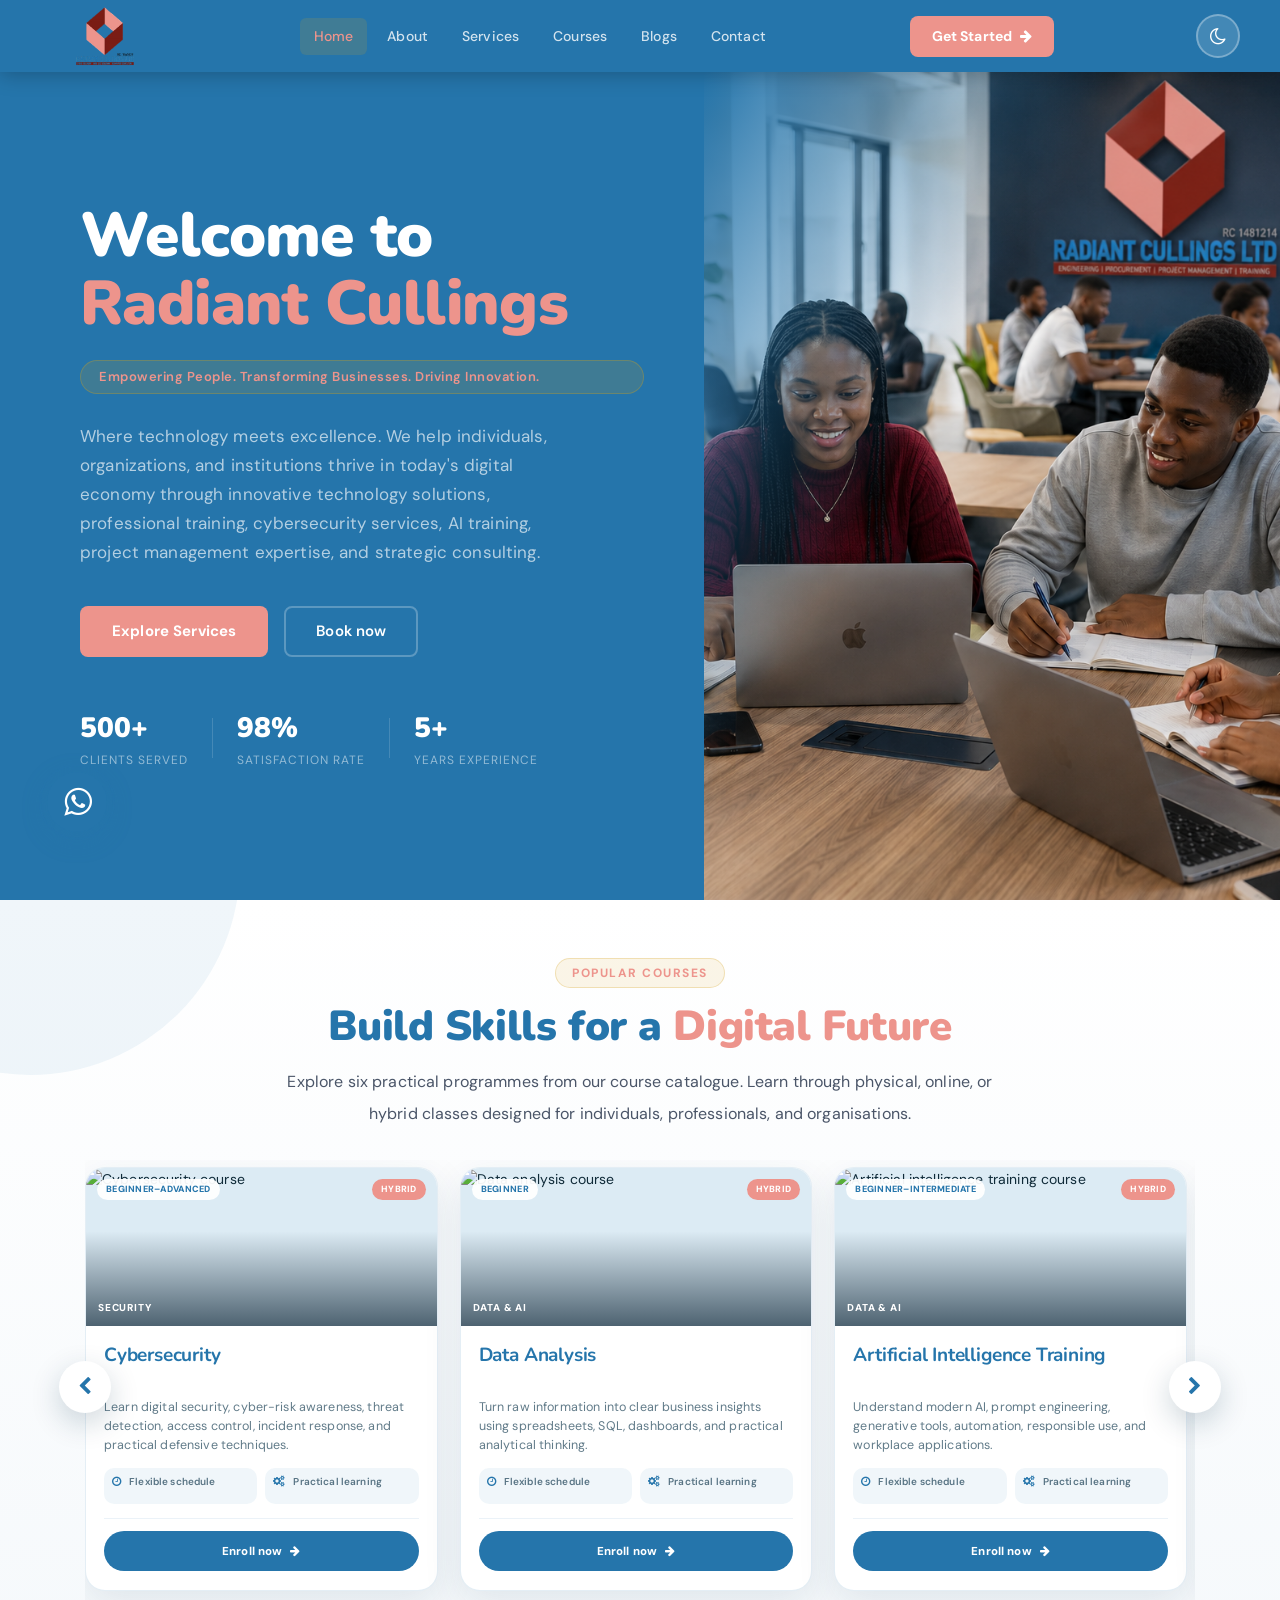
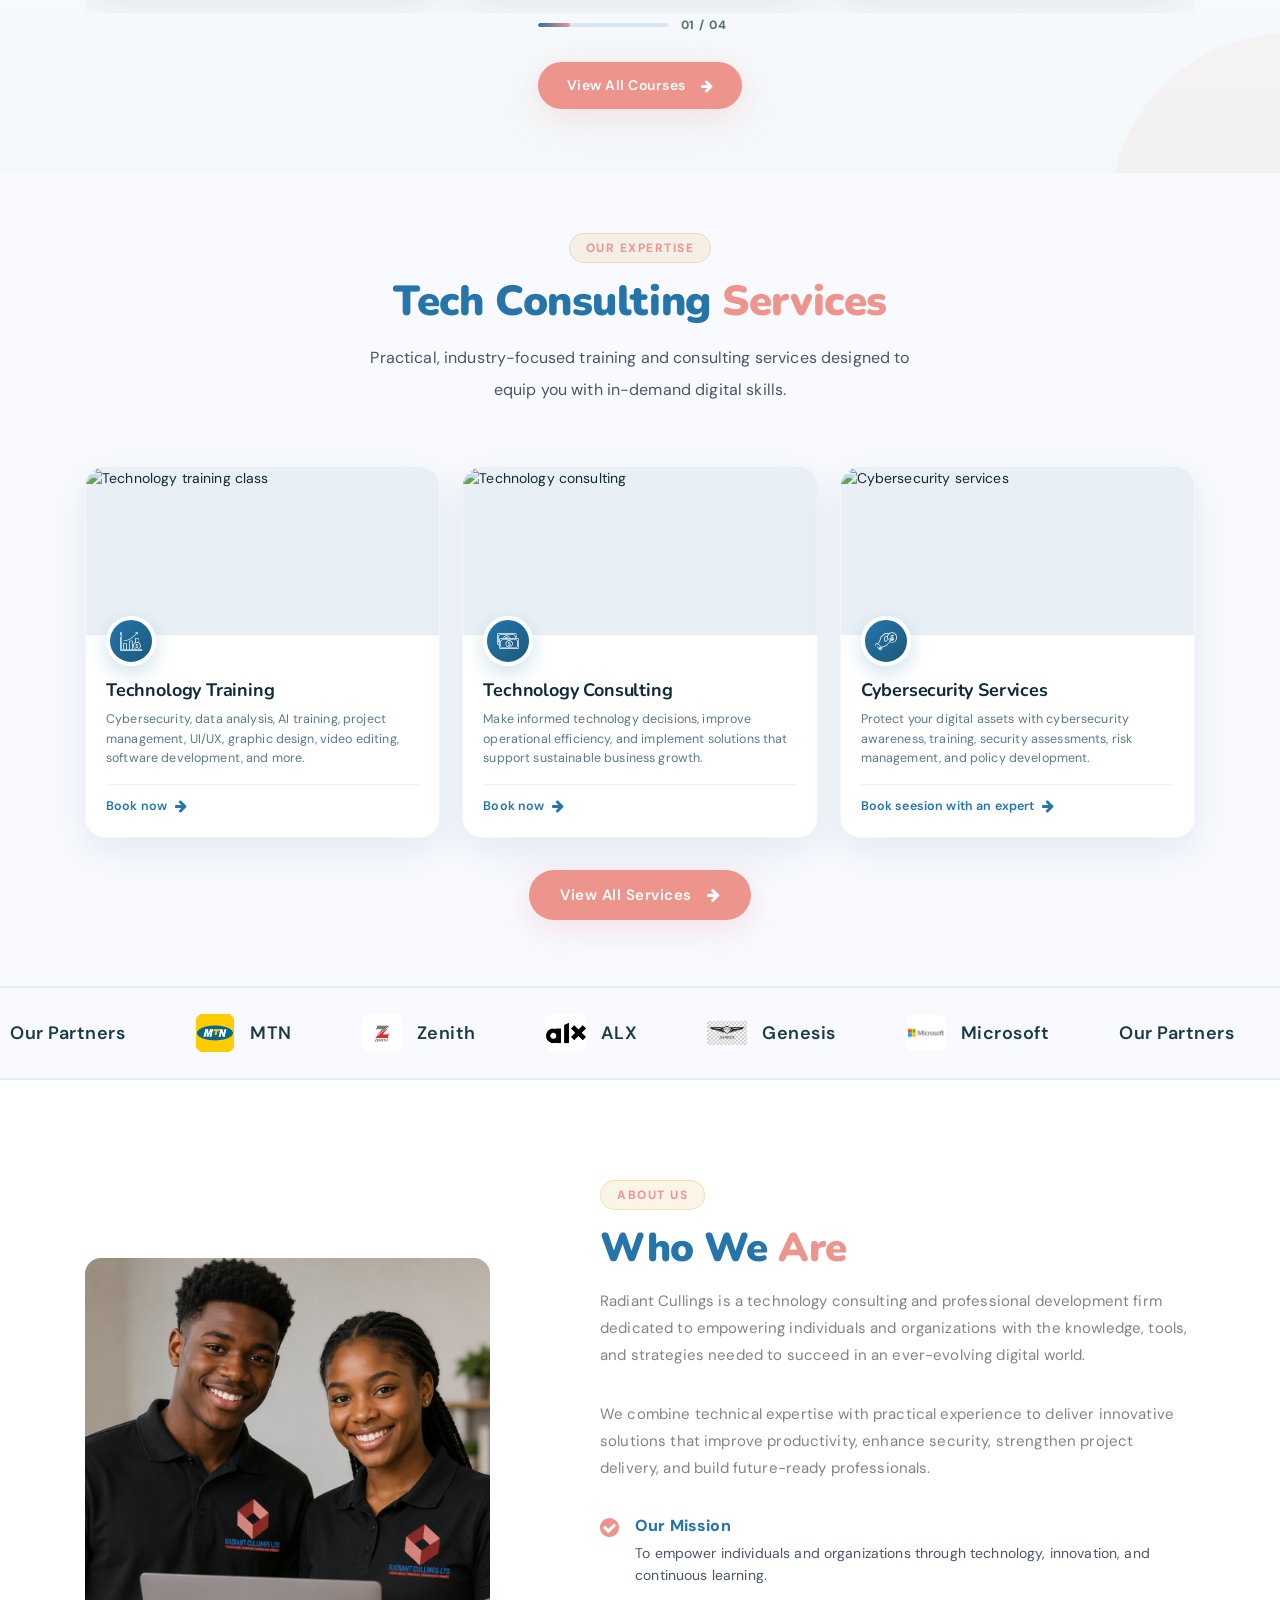
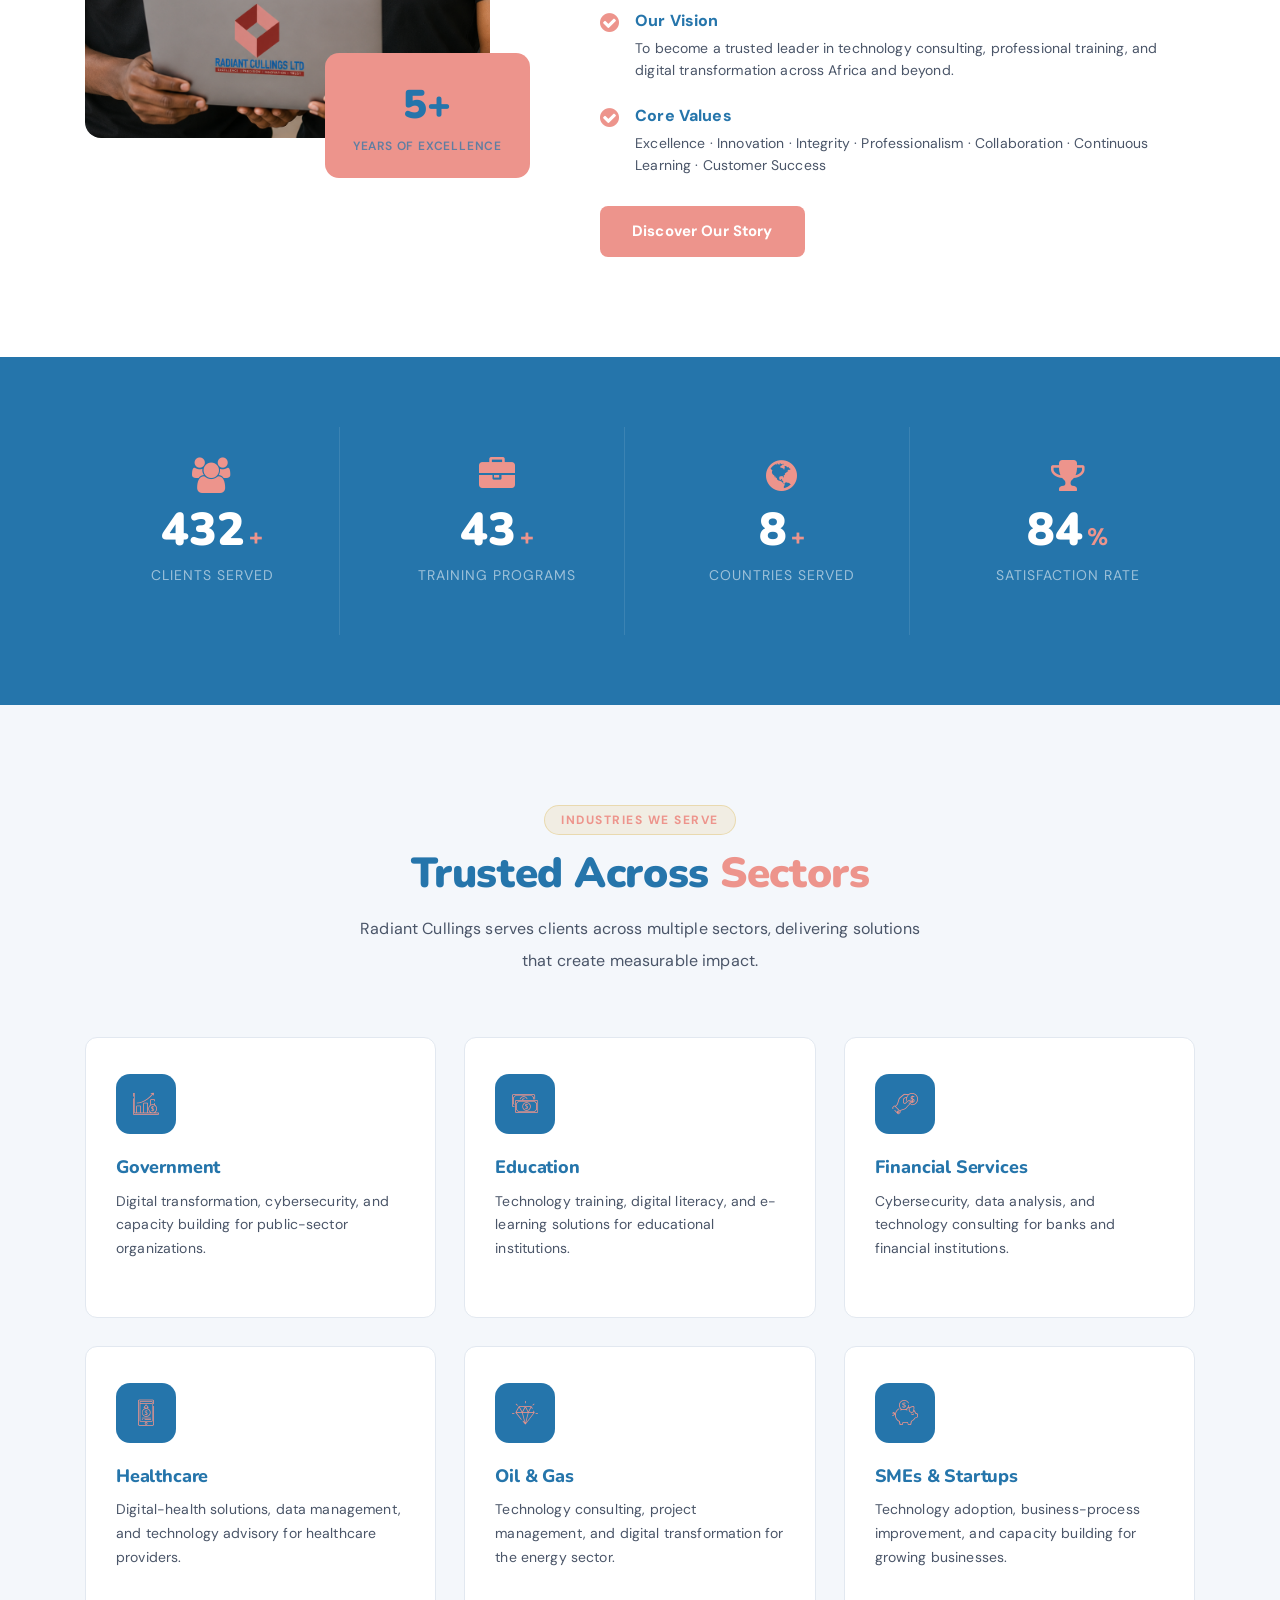
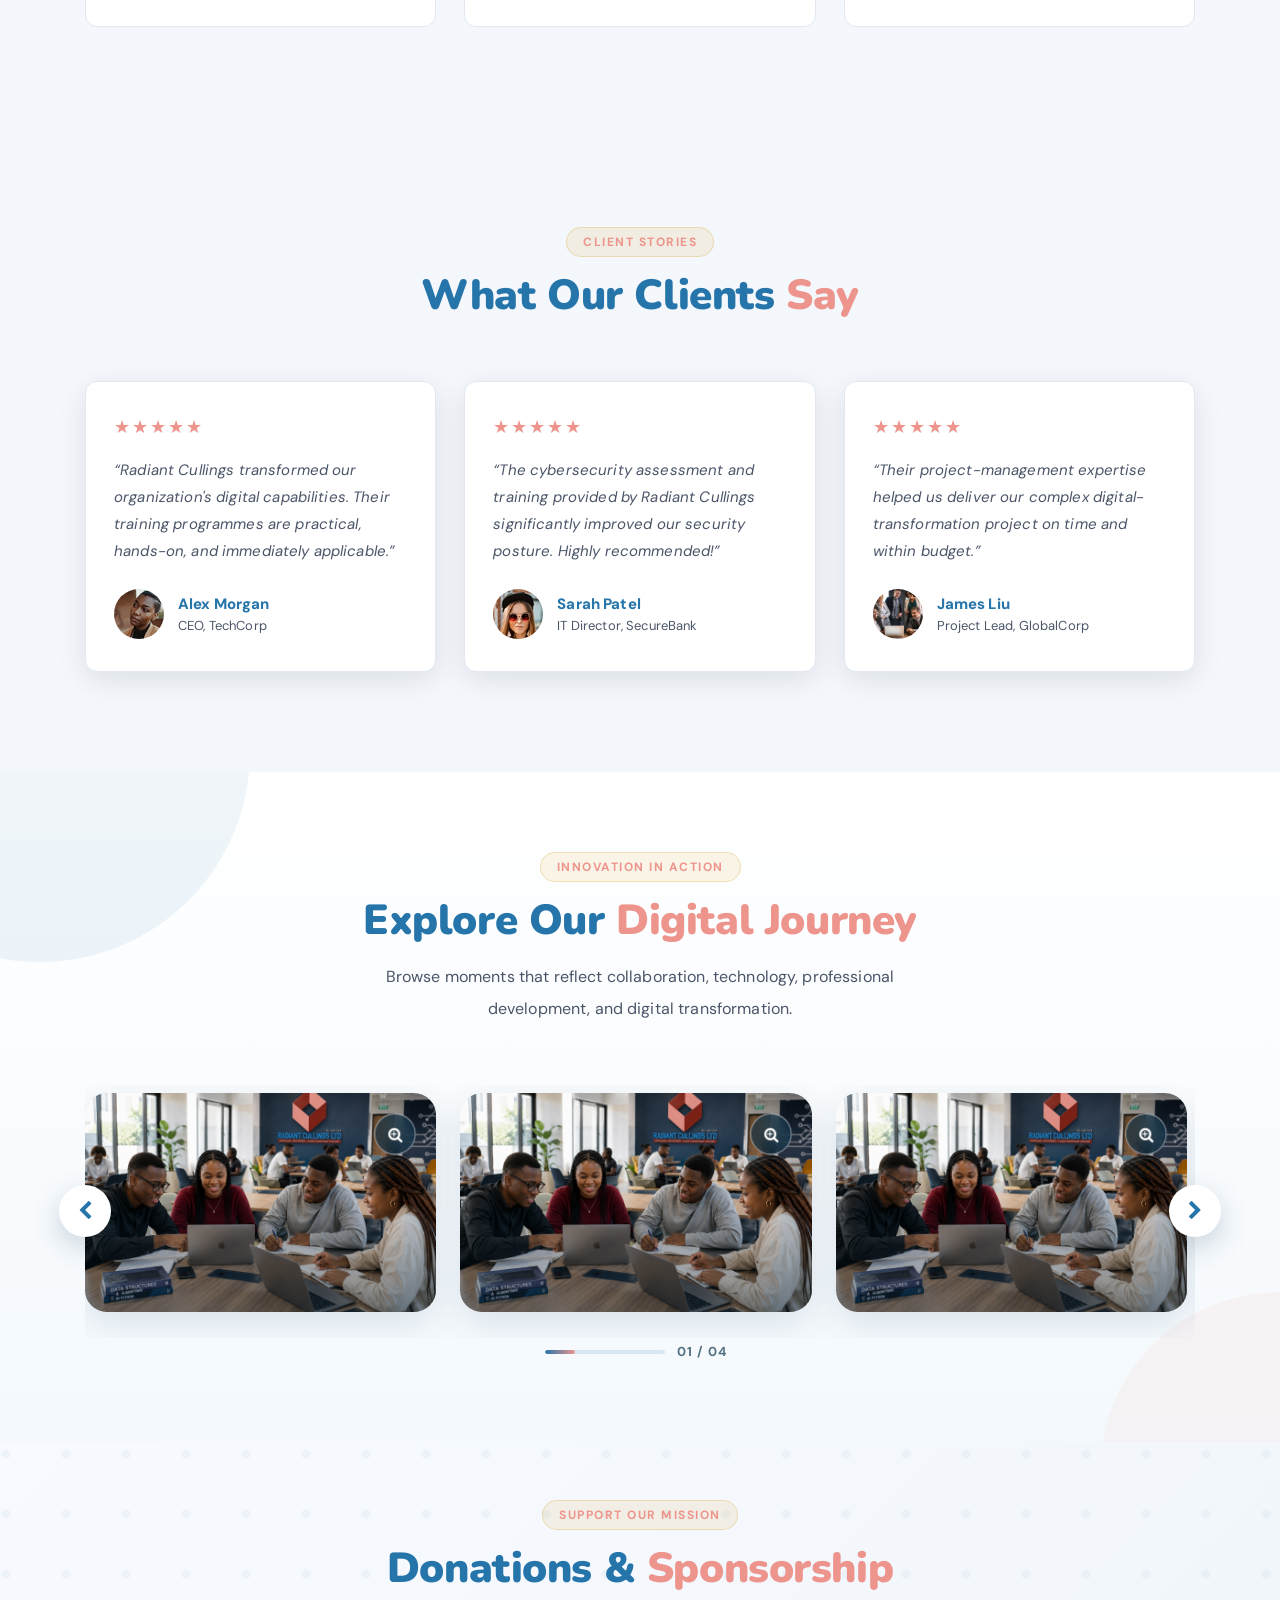
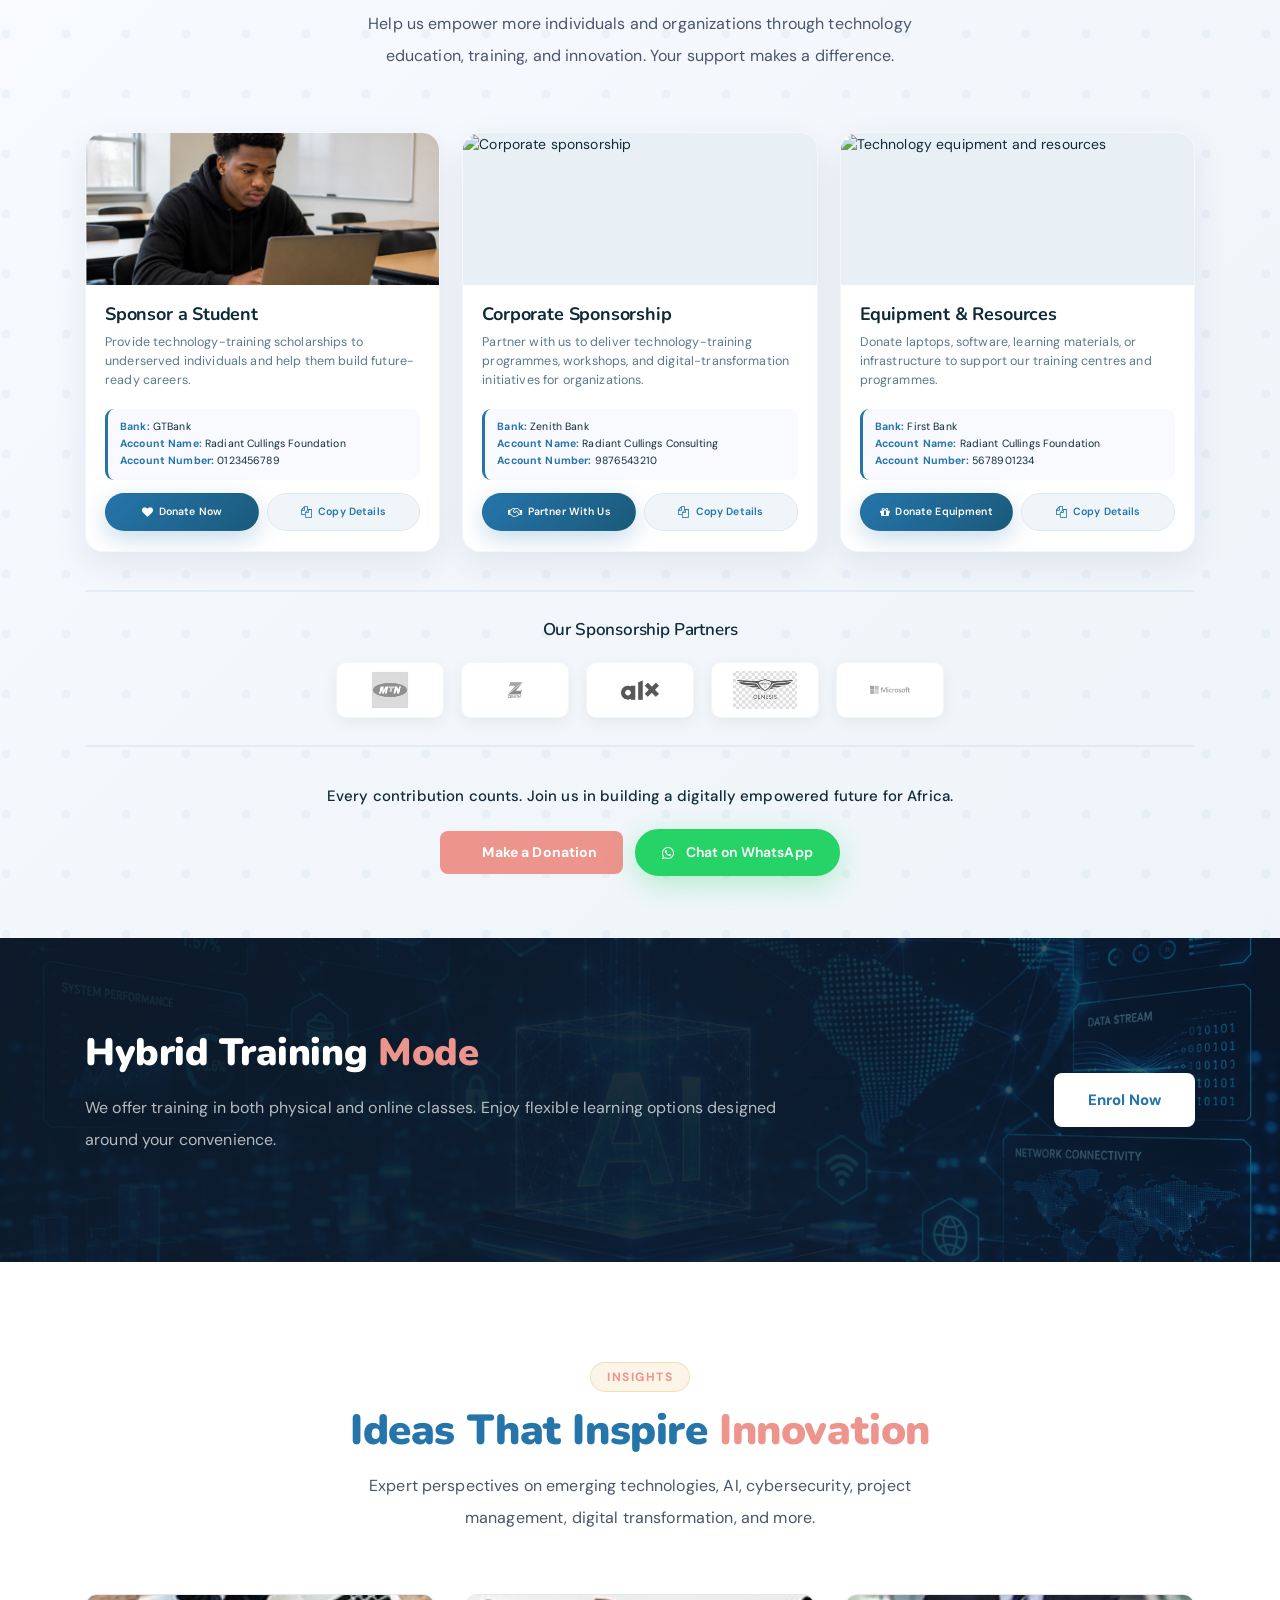
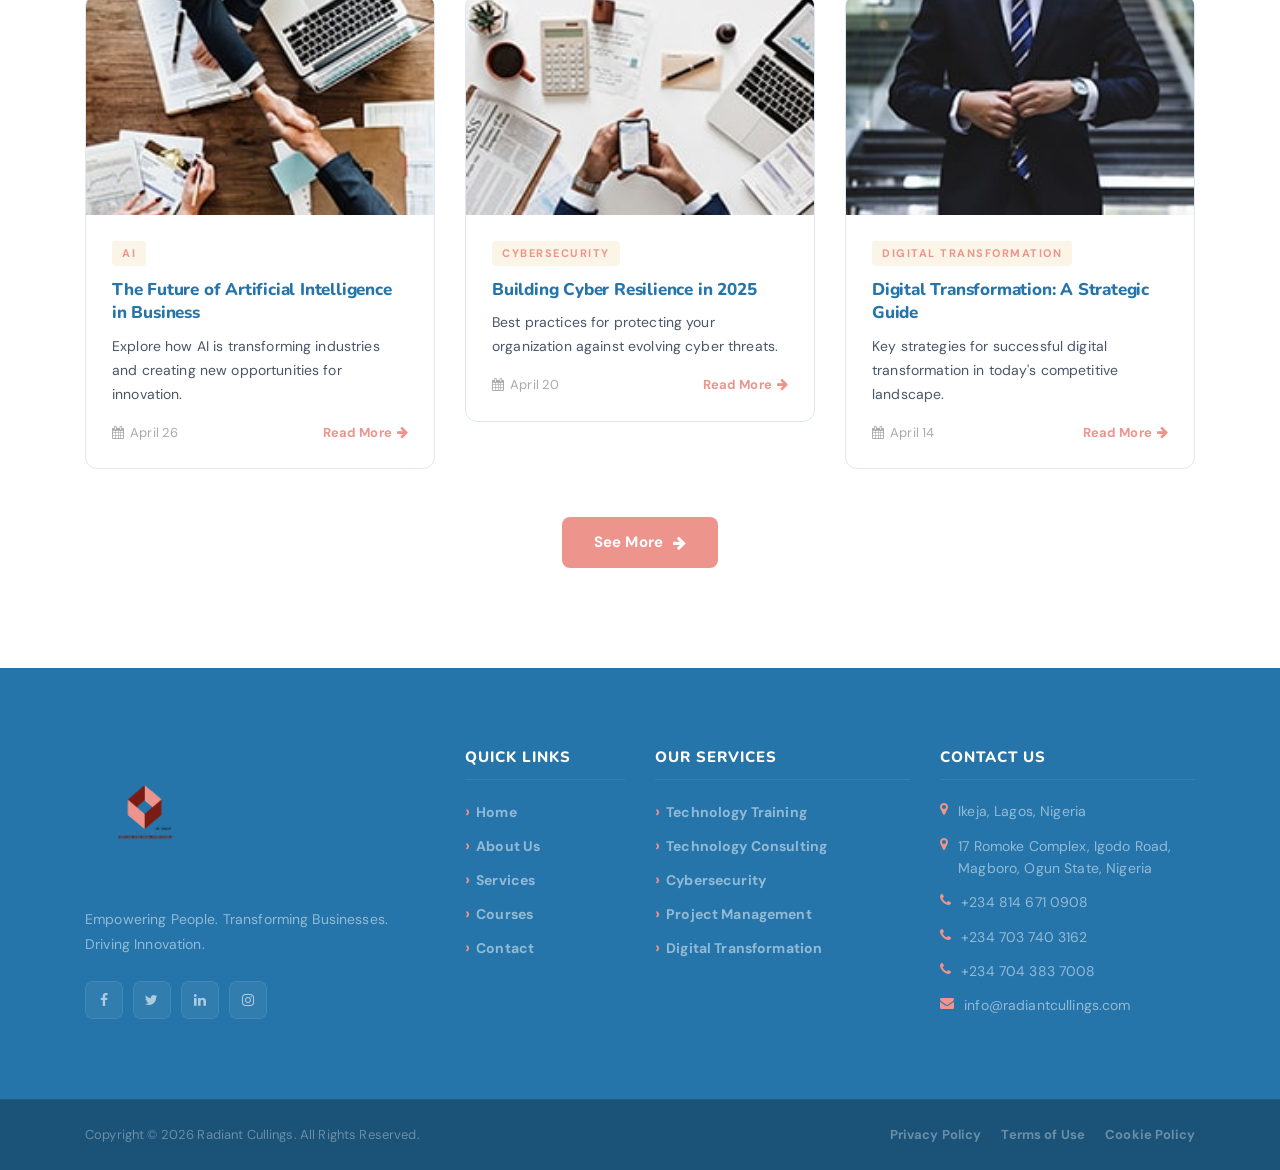
==== commit 88612fea: "changes from stakeholder" ====
--- a/index.html
+++ b/index.html
@@ -1,3089 +1,3474 @@
 <!doctype html>
+
 <html lang="en">
-<head>
-    <meta charset="UTF-8" />
-
+  <head>
+    <meta charset="utf-8" />
     <meta
-        name="description"
-        content="Radiant Cullings - Empowering People. Transforming Businesses. Driving Innovation."
+      content="Radiant Cullings - Empowering People. Transforming Businesses. Driving Innovation."
+      name="description"
     />
-
-    <meta http-equiv="X-UA-Compatible" content="IE=edge" />
-
+    <meta content="IE=edge" http-equiv="X-UA-Compatible" />
     <meta
-        name="viewport"
-        content="width=device-width, initial-scale=1, shrink-to-fit=no"
+      content="width=device-width, initial-scale=1, shrink-to-fit=no"
+      name="viewport"
     />
-
     <title>
-        Radiant Cullings - Technology Consulting &amp; Professional Development
+      Radiant Cullings - Technology Consulting &amp; Professional Development
     </title>
-
-    <link rel="icon" href="img/core-img/radiant_cullings.png" />
-    <link rel="stylesheet" href="style.css" />
-    <link rel="stylesheet" href="css/custom-override.css" />
-
+    <link href="img/core-img/radiant_cullings.png" rel="icon" />
+    <link href="style.css" rel="stylesheet" />
+    <link href="css/custom-override.css" rel="stylesheet" />
     <!-- Apply saved theme before the page becomes visible -->
     <script>
-        (function () {
-            try {
-                if (localStorage.getItem("darkMode") === "enabled") {
-                    document.documentElement.classList.add(
-                        "dark-theme-loading"
-                    );
-                }
-            } catch (error) {
-                /* Continue normally if localStorage is unavailable. */
-            }
-        })();
+      (function () {
+        try {
+          if (localStorage.getItem("darkMode") === "enabled") {
+            document.documentElement.classList.add("dark-theme-loading");
+          }
+        } catch (error) {
+          /* Continue normally if localStorage is unavailable. */
+        }
+      })();
     </script>
-
     <style>
-        /* ==================================================
+      /* ==================================================
            GENERAL THEME TRANSITIONS
         ================================================== */
 
+      html,
+      body,
+      section,
+      header,
+      footer,
+      nav,
+      div,
+      article,
+      aside {
+        transition:
+          background-color 0.35s ease,
+          border-color 0.35s ease,
+          color 0.35s ease,
+          box-shadow 0.35s ease;
+      }
+
+      body {
+        background: #ffffff;
+        color: #0f2a38;
+      }
+
+      html.dark-theme-loading body {
+        background: #12121f;
+      }
+
+      /* ==================================================
+           FLOATING WHATSAPP BUTTON
+        ================================================== */
+
+      .floating-whatsapp {
+        position: fixed;
+        left: 20px;
+        bottom: 30px;
+        z-index: 9999;
+
+        display: flex;
+        flex-direction: column;
+        align-items: center;
+        gap: 8px;
+
+        animation: whatsappPulse 2s ease-in-out infinite;
+      }
+
+      .floating-whatsapp a {
+        position: relative;
+
+        display: flex;
+        align-items: center;
+        justify-content: center;
+
+        width: 60px;
+        height: 60px;
+
+        border-radius: 50%;
+
+        background: #2575ab;
+        color: #ffffff;
+
+        text-decoration: none;
+
+        box-shadow: 0 6px 25px rgba(37, 117, 171, 0.4);
+
+        transition:
+          background 0.3s ease,
+          transform 0.3s ease,
+          box-shadow 0.3s ease;
+      }
+
+      .floating-whatsapp a:hover {
+        background: #ed948c;
+        color: #ffffff;
+
+        transform: scale(1.1) translateY(-4px);
+
+        box-shadow: 0 10px 40px rgba(237, 148, 140, 0.5);
+      }
+
+      .floating-whatsapp a i {
+        font-size: 32px;
+        transition: transform 0.3s ease;
+      }
+
+      .floating-whatsapp a:hover i {
+        transform: scale(1.1);
+      }
+
+      .floating-whatsapp a::before {
+        content: "";
+
+        position: absolute;
+        top: -8px;
+        right: -8px;
+        bottom: -8px;
+        left: -8px;
+
+        border: 2px solid rgba(37, 117, 171, 0.3);
+        border-radius: 50%;
+
+        animation: whatsappRipple 2s ease-out infinite;
+      }
+
+      .floating-whatsapp .whatsapp-label {
+        padding: 6px 14px;
+
+        border-radius: 20px;
+
+        background: #2575ab;
+        color: #ffffff;
+
+        font-family:
+          system-ui, "Segoe UI", Roboto, "Helvetica Neue", Arial, sans-serif;
+
+        font-size: 12px;
+        font-weight: 600;
+        white-space: nowrap;
+
+        opacity: 0;
+        transform: translateX(-10px);
+
+        box-shadow: 0 4px 15px rgba(0, 0, 0, 0.1);
+
+        transition:
+          opacity 0.3s ease,
+          transform 0.3s ease;
+      }
+
+      .floating-whatsapp:hover .whatsapp-label {
+        opacity: 1;
+        transform: translateX(0);
+      }
+
+      @keyframes whatsappPulse {
+        0%,
+        100% {
+          transform: scale(1);
+        }
+
+        50% {
+          transform: scale(1.05);
+        }
+      }
+
+      @keyframes whatsappRipple {
+        0% {
+          opacity: 1;
+          transform: scale(0.8);
+        }
+
+        100% {
+          opacity: 0;
+          transform: scale(1.5);
+        }
+      }
+
+      /* ==================================================
+           DARK AND LIGHT MODE BUTTON
+        ================================================== */
+
+      .dark-mode-toggle {
+        position: relative;
+
+        display: inline-flex;
+        align-items: center;
+        justify-content: center;
+        flex: 0 0 auto;
+
+        width: 44px;
+        height: 44px;
+        padding: 0;
+        margin-left: 12px;
+
+        border: 2px solid rgba(255, 255, 255, 0.3);
+        border-radius: 50%;
+
+        background: rgba(255, 255, 255, 0.14);
+        color: #ffffff;
+
+        font-size: 19px;
+        line-height: 1;
+
+        cursor: pointer;
+        overflow: hidden;
+
+        transition:
+          background 0.3s ease,
+          border-color 0.3s ease,
+          transform 0.3s ease,
+          box-shadow 0.3s ease;
+      }
+
+      .dark-mode-toggle:hover {
+        background: rgba(255, 255, 255, 0.25);
+        border-color: rgba(255, 255, 255, 0.5);
+
+        transform: translateY(-2px);
+
+        box-shadow: 0 6px 18px rgba(0, 0, 0, 0.18);
+      }
+
+      .dark-mode-toggle:focus-visible {
+        outline: 3px solid rgba(255, 255, 255, 0.45);
+        outline-offset: 3px;
+      }
+
+      .dark-mode-toggle i {
+        position: absolute;
+        top: 50%;
+        left: 50%;
+
+        transform: translate(-50%, -50%);
+
+        transition:
+          opacity 0.3s ease,
+          transform 0.35s ease;
+      }
+
+      .dark-mode-toggle .fa-moon-o {
+        opacity: 1;
+
+        transform: translate(-50%, -50%) rotate(0deg) scale(1);
+      }
+
+      .dark-mode-toggle .fa-sun-o {
+        opacity: 0;
+
+        transform: translate(-50%, -50%) rotate(-90deg) scale(0.5);
+      }
+
+      body.dark-mode .dark-mode-toggle .fa-moon-o {
+        opacity: 0;
+
+        transform: translate(-50%, -50%) rotate(90deg) scale(0.5);
+      }
+
+      body.dark-mode .dark-mode-toggle .fa-sun-o {
+        opacity: 1;
+
+        transform: translate(-50%, -50%) rotate(0deg) scale(1);
+      }
+
+      body.dark-mode .dark-mode-toggle {
+        background: rgba(255, 255, 255, 0.12);
+        border-color: rgba(255, 255, 255, 0.35);
+        color: #fbbf24;
+      }
+
+      body.dark-mode .dark-mode-toggle:hover {
+        background: rgba(255, 255, 255, 0.22);
+        border-color: rgba(251, 191, 36, 0.65);
+      }
+
+      /* ==================================================
+           TRUST BAR
+        ================================================== */
+
+      .ve-trust-bar {
+        position: relative;
+
+        padding: 25px 0;
+
+        overflow: hidden;
+
+        background: #f8faff;
+
+        border-top: 2px solid rgba(37, 117, 171, 0.1);
+        border-bottom: 2px solid rgba(37, 117, 171, 0.1);
+      }
+
+      .ve-trust-inner {
+        display: flex;
+        align-items: center;
+        gap: 50px;
+
+        width: max-content;
+
+        white-space: nowrap;
+
+        animation: scrollTrust 30s linear infinite;
+      }
+
+      .ve-trust-inner span {
+        display: inline-flex;
+        align-items: center;
+        gap: 15px;
+
+        padding: 0 10px;
+
+        color: #1a3a4a;
+
+        font-size: 18px;
+        font-weight: 600;
+        letter-spacing: 0.5px;
+      }
+
+      .trust-icon {
+        display: inline-block;
+
+        width: 40px;
+        height: 40px;
+
+        border-radius: 10px;
+
+        object-fit: contain;
+        vertical-align: middle;
+      }
+
+      .ve-trust-bar:hover .ve-trust-inner {
+        animation-play-state: paused;
+      }
+
+      @keyframes scrollTrust {
+        0% {
+          transform: translateX(0);
+        }
+
+        100% {
+          transform: translateX(-50%);
+        }
+      }
+
+      /* ==================================================
+           TECHNOLOGY SERVICES
+        ================================================== */
+
+      .ve-tech-services-section {
+        padding: 80px 0;
+        background: #f8faff;
+      }
+
+      .ve-tech-services-grid {
+        display: grid;
+        grid-template-columns: repeat(3, minmax(0, 1fr));
+        gap: 30px;
+
+        margin-top: 50px;
+      }
+
+      .ve-tech-card {
+        position: relative;
+
+        overflow: hidden;
+
+        border: 1px solid rgba(37, 117, 171, 0.06);
+        border-radius: 20px;
+
+        background: #ffffff;
+
+        box-shadow: 0 10px 40px rgba(0, 0, 0, 0.06);
+
+        transition:
+          transform 0.4s cubic-bezier(0.25, 0.46, 0.45, 0.94),
+          box-shadow 0.4s ease,
+          border-color 0.4s ease;
+      }
+
+      .ve-tech-card:hover {
+        border-color: rgba(37, 117, 171, 0.18);
+
+        transform: translateY(-15px) scale(1.02);
+
+        box-shadow: 0 25px 70px rgba(37, 117, 171, 0.12);
+      }
+
+      .ve-tech-card-image {
+        position: relative;
+
+        width: 100%;
+        height: 240px;
+
+        overflow: hidden;
+
+        background: #e9f0f5;
+      }
+
+      .ve-tech-card-image img {
+        width: 100%;
+        height: 100%;
+
+        object-fit: cover;
+
+        transition: transform 0.6s ease;
+      }
+
+      .ve-tech-card:hover .ve-tech-card-image img {
+        transform: scale(1.08);
+      }
+
+      .ve-tech-price {
+        position: absolute;
+        top: 18px;
+        right: 18px;
+        z-index: 4;
+
+        padding: 8px 20px;
+
+        border-radius: 30px;
+
+        background: linear-gradient(135deg, #2575ab, #1a5a7a);
+
+        color: #ffffff;
+
+        font-size: 16px;
+        font-weight: 700;
+        letter-spacing: 0.5px;
+
+        box-shadow: 0 4px 20px rgba(37, 117, 171, 0.3);
+      }
+
+      .ve-tech-overlay {
+        position: absolute;
+        inset: 0;
+        z-index: 3;
+
+        display: flex;
+        align-items: center;
+        justify-content: center;
+
+        background: rgba(37, 117, 171, 0.85);
+
+        opacity: 0;
+
+        transition: opacity 0.4s ease;
+      }
+
+      .ve-tech-card:hover .ve-tech-overlay {
+        opacity: 1;
+      }
+
+      .ve-tech-overlay-btn {
+        display: inline-block;
+
+        padding: 14px 36px;
+
+        border-radius: 50px;
+
+        background: #ffffff;
+        color: #2575ab;
+
+        font-size: 16px;
+        font-weight: 600;
+
+        text-decoration: none;
+
+        transform: translateY(20px);
+
+        transition:
+          background 0.3s ease,
+          color 0.3s ease,
+          transform 0.4s ease,
+          box-shadow 0.3s ease;
+      }
+
+      .ve-tech-card:hover .ve-tech-overlay-btn {
+        transform: translateY(0);
+      }
+
+      .ve-tech-overlay-btn:hover {
+        background: #ed948c;
+        color: #ffffff;
+
+        transform: translateY(-4px);
+
+        box-shadow: 0 10px 30px rgba(237, 148, 140, 0.4);
+      }
+
+      .ve-tech-card-body {
+        position: relative;
+        padding: 25px 28px 30px;
+      }
+
+      .ve-tech-icon {
+        display: flex;
+        align-items: center;
+        justify-content: center;
+
+        width: 60px;
+        height: 60px;
+
+        margin-top: -45px;
+        margin-bottom: 18px;
+
+        border-radius: 50%;
+
+        background: linear-gradient(135deg, #2575ab, #1a5a7a);
+
+        box-shadow: 0 8px 25px rgba(37, 117, 171, 0.25);
+
+        transition:
+          transform 0.4s ease,
+          background 0.4s ease;
+      }
+
+      .ve-tech-card:hover .ve-tech-icon {
+        background: linear-gradient(135deg, #ed948c, #d97a72);
+
+        transform: rotate(360deg) scale(1.1);
+      }
+
+      .ve-tech-icon i {
+        color: #ffffff;
+        font-size: 28px;
+      }
+
+      .ve-tech-card-body h4 {
+        margin-bottom: 12px;
+
+        color: #0f2a38;
+
+        font-size: 20px;
+        font-weight: 700;
+      }
+
+      .ve-tech-card-body p {
+        margin-bottom: 20px;
+
+        color: #5a7a8a;
+
+        font-size: 15px;
+        line-height: 1.7;
+      }
+
+      .ve-tech-link {
+        display: inline-flex;
+        align-items: center;
+        gap: 8px;
+
+        color: #2575ab;
+
+        font-size: 14px;
+        font-weight: 600;
+
+        text-decoration: none;
+
+        transition: color 0.3s ease;
+      }
+
+      .ve-tech-link i {
+        font-size: 14px;
+        transition: transform 0.3s ease;
+      }
+
+      .ve-tech-link:hover {
+        color: #ed948c;
+      }
+
+      .ve-tech-link:hover i {
+        transform: translateX(8px);
+      }
+
+      .ve-tech-btn-wrap {
+        margin-top: 55px;
+      }
+
+      .ve-btn-tech {
+        position: relative;
+
+        display: inline-flex;
+        align-items: center;
+        gap: 15px;
+
+        padding: 18px 45px;
+
+        overflow: hidden;
+
+        border-radius: 50px;
+
+        background: #ed948c;
+        color: #ffffff;
+
+        font-size: 18px;
+        font-weight: 600;
+        letter-spacing: 0.5px;
+
+        text-decoration: none;
+
+        box-shadow: 0 8px 35px rgba(237, 148, 140, 0.25);
+
+        transition:
+          background 0.4s ease,
+          transform 0.4s ease,
+          box-shadow 0.4s ease;
+      }
+
+      .ve-btn-tech:hover {
+        background: linear-gradient(135deg, #ed948c, #d97a72);
+
+        color: #ffffff;
+
+        transform: translateY(-6px) scale(1.03);
+
+        box-shadow: 0 20px 50px rgba(237, 148, 140, 0.35);
+      }
+
+      .ve-btn-tech i {
+        transition: transform 0.35s ease;
+      }
+
+      .ve-btn-tech:hover i {
+        transform: translateX(8px);
+      }
+
+      /* ==================================================
+           DONATION SECTION
+        ================================================== */
+
+      .ve-donations-section {
+        position: relative;
+
+        padding: 80px 0;
+
+        background: linear-gradient(135deg, #f8faff 0%, #eef4f9 100%);
+
+        overflow: hidden;
+      }
+
+      .ve-donations-section::before {
+        content: "";
+
+        position: absolute;
+        inset: 0;
+
+        background: radial-gradient(
+          circle at 10% 20%,
+          rgba(37, 117, 171, 0.05) 0,
+          rgba(37, 117, 171, 0.05) 4px,
+          transparent 5px
+        );
+
+        background-size: 60px 60px;
+
+        pointer-events: none;
+      }
+
+      .ve-donations-section > .container {
+        position: relative;
+        z-index: 2;
+      }
+
+      .ve-donations-grid {
+        display: grid;
+        grid-template-columns: repeat(3, minmax(0, 1fr));
+        gap: 30px;
+
+        margin-top: 50px;
+      }
+
+      .ve-donation-card {
+        position: relative;
+
+        overflow: hidden;
+
+        border: 1px solid rgba(37, 117, 171, 0.06);
+        border-radius: 20px;
+
+        background: #ffffff;
+
+        box-shadow: 0 10px 40px rgba(0, 0, 0, 0.06);
+
+        transition:
+          transform 0.4s ease,
+          box-shadow 0.4s ease,
+          border-color 0.4s ease;
+      }
+
+      .ve-donation-card::before {
+        content: "";
+
+        position: absolute;
+        top: 0;
+        left: 0;
+        z-index: 4;
+
+        width: 100%;
+        height: 4px;
+
+        background: linear-gradient(90deg, #2575ab, #ed948c);
+
+        transform: scaleX(0);
+        transform-origin: left;
+
+        transition: transform 0.4s ease;
+      }
+
+      .ve-donation-card:hover::before {
+        transform: scaleX(1);
+      }
+
+      .ve-donation-card:hover {
+        border-color: rgba(237, 148, 140, 0.2);
+
+        transform: translateY(-15px) scale(1.02);
+
+        box-shadow: 0 25px 70px rgba(237, 148, 140, 0.15);
+      }
+
+      .ve-donation-image {
+        position: relative;
+
+        width: 100%;
+        height: 220px;
+
+        overflow: hidden;
+
+        background: #e9f0f5;
+      }
+
+      .ve-donation-image img {
+        width: 100%;
+        height: 100%;
+
+        object-fit: cover;
+
+        transition: transform 0.6s ease;
+      }
+
+      .ve-donation-card:hover .ve-donation-image img {
+        transform: scale(1.08);
+      }
+
+      .ve-donation-overlay {
+        position: absolute;
+        inset: 0;
+
+        display: flex;
+        align-items: center;
+        justify-content: center;
+
+        background: rgba(37, 117, 171, 0.72);
+
+        opacity: 0;
+
+        transition: opacity 0.4s ease;
+      }
+
+      .ve-donation-card:hover .ve-donation-overlay {
+        opacity: 1;
+      }
+
+      .ve-donation-overlay i {
+        color: #ffffff;
+        font-size: 48px;
+
+        transform: scale(0.5);
+
+        transition: transform 0.4s ease;
+      }
+
+      .ve-donation-card:hover .ve-donation-overlay i {
+        transform: scale(1);
+      }
+
+      .ve-donation-body {
+        padding: 25px 28px 30px;
+      }
+
+      .ve-donation-body h4 {
+        margin-bottom: 12px;
+
+        color: #0f2a38;
+
+        font-size: 22px;
+        font-weight: 700;
+      }
+
+      .ve-donation-body p {
+        margin-bottom: 18px;
+
+        color: #5a7a8a;
+
+        font-size: 15px;
+        line-height: 1.7;
+      }
+
+      .ve-bank-details {
+        margin: 15px 0 20px;
+        padding: 15px 20px;
+
+        border-left: 3px solid #2575ab;
+        border-radius: 12px;
+
+        background: #f8faff;
+
+        text-align: left;
+      }
+
+      .ve-bank-details p {
+        margin-bottom: 4px;
+
+        color: #0f2a38;
+
+        font-size: 13px;
+        line-height: 1.6;
+      }
+
+      .ve-bank-details p:last-child {
+        margin-bottom: 0;
+      }
+
+      .ve-bank-details strong {
+        color: #2575ab;
+      }
+
+      .ve-donation-actions {
+        display: flex;
+        gap: 12px;
+        flex-wrap: wrap;
+      }
+
+      .ve-btn-donate,
+      .ve-btn-copy {
+        display: inline-flex;
+        align-items: center;
+        justify-content: center;
+        gap: 9px;
+
+        padding: 12px 24px;
+
+        border-radius: 50px;
+
+        font-size: 14px;
+        font-weight: 600;
+
+        text-decoration: none;
+
+        transition:
+          background 0.3s ease,
+          color 0.3s ease,
+          border-color 0.3s ease,
+          transform 0.3s ease,
+          box-shadow 0.3s ease;
+      }
+
+      .ve-btn-donate {
+        border: 2px solid transparent;
+
+        background: linear-gradient(135deg, #2575ab, #1a5a7a);
+
+        color: #ffffff;
+
+        box-shadow: 0 8px 25px rgba(37, 117, 171, 0.25);
+      }
+
+      .ve-btn-donate:hover {
+        background: linear-gradient(135deg, #ed948c, #d97a72);
+
+        color: #ffffff;
+
+        transform: translateY(-4px);
+
+        box-shadow: 0 15px 40px rgba(237, 148, 140, 0.35);
+      }
+
+      .ve-btn-copy {
+        border: 2px solid #e0e8ef;
+
+        background: #f0f5fa;
+        color: #2575ab;
+      }
+
+      .ve-btn-copy:hover {
+        border-color: #2575ab;
+
+        background: #2575ab;
+        color: #ffffff;
+
+        transform: translateY(-3px);
+
+        box-shadow: 0 8px 25px rgba(37, 117, 171, 0.2);
+      }
+
+      .ve-sponsorship-partners {
+        margin-top: 60px;
+        padding: 40px 0;
+
+        border-top: 2px solid rgba(37, 117, 171, 0.08);
+        border-bottom: 2px solid rgba(37, 117, 171, 0.08);
+      }
+
+      .ve-sponsorship-partners h4 {
+        margin-bottom: 30px;
+
+        color: #0f2a38;
+
+        font-size: 20px;
+        font-weight: 600;
+
+        text-align: center;
+      }
+
+      .ve-partners-grid {
+        display: flex;
+        align-items: center;
+        justify-content: center;
+        gap: 40px;
+        flex-wrap: wrap;
+      }
+
+      .ve-partner-item {
+        display: flex;
+        align-items: center;
+        justify-content: center;
+
+        min-width: 135px;
+        min-height: 70px;
+        padding: 10px 20px;
+
+        border: 1px solid rgba(37, 117, 171, 0.06);
+        border-radius: 12px;
+
+        background: #ffffff;
+
+        box-shadow: 0 4px 15px rgba(0, 0, 0, 0.06);
+
+        transition:
+          transform 0.3s ease,
+          box-shadow 0.3s ease;
+      }
+
+      .ve-partner-item:hover {
+        transform: translateY(-4px);
+
+        box-shadow: 0 8px 30px rgba(237, 148, 140, 0.15);
+      }
+
+      .ve-partner-item img {
+        max-width: 120px;
+        max-height: 50px;
+
+        object-fit: contain;
+
+        filter: grayscale(100%);
+        opacity: 0.65;
+
+        transition:
+          filter 0.3s ease,
+          opacity 0.3s ease;
+      }
+
+      .ve-partner-item:hover img {
+        filter: grayscale(0%);
+        opacity: 1;
+      }
+
+      .ve-donation-cta {
+        margin-top: 50px;
+      }
+
+      .ve-donation-cta p {
+        margin-bottom: 25px;
+
+        color: #0f2a38;
+
+        font-size: 18px;
+        font-weight: 500;
+      }
+
+      .ve-donation-buttons {
+        display: flex;
+        align-items: center;
+        justify-content: center;
+        gap: 20px;
+        flex-wrap: wrap;
+      }
+
+      .ve-btn-whatsapp {
+        display: inline-flex;
+        align-items: center;
+        gap: 12px;
+
+        padding: 14px 36px;
+
+        border: 2px solid #25d366;
+        border-radius: 50px;
+
+        background: #25d366;
+        color: #ffffff;
+
+        font-size: 18px;
+        font-weight: 600;
+
+        text-decoration: none;
+
+        box-shadow: 0 8px 30px rgba(37, 211, 102, 0.3);
+
+        transition:
+          background 0.3s ease,
+          border-color 0.3s ease,
+          transform 0.3s ease,
+          box-shadow 0.3s ease;
+      }
+
+      .ve-btn-whatsapp:hover {
+        border-color: #20b85a;
+
+        background: #20b85a;
+        color: #ffffff;
+
+        transform: translateY(-4px) scale(1.03);
+
+        box-shadow: 0 15px 45px rgba(37, 211, 102, 0.35);
+      }
+
+      /* ==================================================
+           DARK MODE
+        ================================================== */
+
+      body.dark-mode {
+        background: #12121f;
+        color: #e7e7ef;
+      }
+
+      body.dark-mode .ve-nav-wrap {
+        background-color: #17172a !important;
+      }
+
+      body.dark-mode .ve-nav ul li a {
+        color: #d5d5df;
+      }
+
+      body.dark-mode .ve-nav ul li a:hover,
+      body.dark-mode .ve-nav ul li a.active {
+        color: #ed948c;
+      }
+
+      body.dark-mode .ve-dropdown {
+        border-color: rgba(255, 255, 255, 0.08);
+        background: #1e1e33;
+      }
+
+      body.dark-mode .ve-dropdown li a {
+        color: #d0d0da;
+      }
+
+      body.dark-mode .ve-dropdown li a:hover {
+        background: rgba(237, 148, 140, 0.1);
+        color: #ed948c;
+      }
+
+      body.dark-mode .ve-mobile-menu {
+        background: #17172a;
+      }
+
+      body.dark-mode .ve-mobile-menu ul li a {
+        color: #d5d5df;
+      }
+
+      body.dark-mode .ve-mobile-menu ul li a:hover,
+      body.dark-mode .ve-mobile-menu ul li a.active {
+        color: #ed948c;
+      }
+
+      body.dark-mode .ve-hero,
+      body.dark-mode .ve-hero-left {
+        background: #12121f;
+      }
+
+      body.dark-mode .ve-hero-left h1 {
+        color: #f4f4f8;
+      }
+
+      body.dark-mode .ve-hero-left p,
+      body.dark-mode .ve-stat span {
+        color: #b8b8c5;
+      }
+
+      body.dark-mode .ve-hero-badge {
+        border-color: rgba(110, 168, 212, 0.25);
+        background: rgba(37, 117, 171, 0.16);
+        color: #8ec2e7;
+      }
+
+      body.dark-mode .ve-btn-ghost {
+        border-color: rgba(255, 255, 255, 0.2);
+        color: #e5e5ed;
+      }
+
+      body.dark-mode .ve-btn-ghost:hover {
+        border-color: #ed948c;
+        background: #ed948c;
+        color: #ffffff;
+      }
+
+      body.dark-mode .ve-stat-divider {
+        background: rgba(255, 255, 255, 0.12);
+      }
+
+      body.dark-mode .ve-trust-bar {
+        border-color: rgba(255, 255, 255, 0.07);
+        background: #18182a;
+      }
+
+      body.dark-mode .ve-trust-inner span {
+        color: #d8d8e2;
+      }
+
+      body.dark-mode .ve-section,
+      body.dark-mode .ve-tech-services-section,
+      body.dark-mode .ve-whyus-section,
+      body.dark-mode .ve-services-section,
+      body.dark-mode .ve-testimonials-section,
+      body.dark-mode .ve-insights-section {
+        background: #12121f;
+      }
+
+      body.dark-mode .ve-section-header h2,
+      body.dark-mode .ve-whyus-content h2 {
+        color: #f0f0f5 !important;
+      }
+
+      body.dark-mode .ve-section-header p,
+      body.dark-mode .ve-whyus-content > p {
+        color: #ababba;
+      }
+
+      body.dark-mode .ve-section-tag {
+        background: rgba(37, 117, 171, 0.18);
+        color: #7cb5df;
+      }
+
+      body.dark-mode .ve-tech-card {
+        border-color: rgba(255, 255, 255, 0.06);
+        background: #1d1d31;
+
+        box-shadow: 0 12px 45px rgba(0, 0, 0, 0.3);
+      }
+
+      body.dark-mode .ve-tech-card:hover {
+        border-color: rgba(237, 148, 140, 0.25);
+
+        box-shadow: 0 25px 65px rgba(0, 0, 0, 0.42);
+      }
+
+      body.dark-mode .ve-tech-card-image {
+        background: #25253a;
+      }
+
+      body.dark-mode .ve-tech-card-body h4 {
+        color: #ededf3;
+      }
+
+      body.dark-mode .ve-tech-card-body p {
+        color: #ababba;
+      }
+
+      body.dark-mode .ve-tech-link {
+        color: #77b4df;
+      }
+
+      body.dark-mode .ve-tech-link:hover {
+        color: #ed948c;
+      }
+
+      body.dark-mode .ve-check-item strong {
+        color: #ededf3;
+      }
+
+      body.dark-mode .ve-check-item p {
+        color: #ababba;
+      }
+
+      body.dark-mode .ve-counter-section {
+        background: #17172a;
+      }
+
+      body.dark-mode .ve-counter-item {
+        border-color: rgba(255, 255, 255, 0.07);
+      }
+
+      body.dark-mode .ve-counter-item strong,
+      body.dark-mode .ve-counter-item span {
+        color: #ffffff;
+      }
+
+      body.dark-mode .ve-counter-item p {
+        color: #b9b9c7;
+      }
+
+      body.dark-mode .ve-service-card {
+        border-color: rgba(255, 255, 255, 0.06);
+        background: #1d1d31;
+
+        box-shadow: 0 10px 38px rgba(0, 0, 0, 0.28);
+      }
+
+      body.dark-mode .ve-service-card h4 {
+        color: #ededf3;
+      }
+
+      body.dark-mode .ve-service-card p {
+        color: #ababba;
+      }
+
+      body.dark-mode .ve-service-card:hover {
+        border-color: rgba(237, 148, 140, 0.25);
+
+        box-shadow: 0 22px 55px rgba(0, 0, 0, 0.4);
+      }
+
+      body.dark-mode .ve-testi-card {
+        border-color: rgba(255, 255, 255, 0.06);
+        background: #1d1d31;
+
+        box-shadow: 0 10px 38px rgba(0, 0, 0, 0.28);
+      }
+
+      body.dark-mode .ve-testi-card > p {
+        color: #c0c0cc;
+      }
+
+      body.dark-mode .ve-testi-author strong {
+        color: #ededf3;
+      }
+
+      body.dark-mode .ve-testi-author span {
+        color: #9797a7;
+      }
+
+      body.dark-mode .ve-donations-section {
+        background: linear-gradient(135deg, #17172a 0%, #12121f 100%);
+      }
+
+      body.dark-mode .ve-donations-section::before {
+        opacity: 0.45;
+      }
+
+      body.dark-mode .ve-donation-card {
+        border-color: rgba(255, 255, 255, 0.06);
+        background: #1d1d31;
+
+        box-shadow: 0 12px 45px rgba(0, 0, 0, 0.3);
+      }
+
+      body.dark-mode .ve-donation-card:hover {
+        border-color: rgba(237, 148, 140, 0.25);
+
+        box-shadow: 0 25px 65px rgba(0, 0, 0, 0.42);
+      }
+
+      body.dark-mode .ve-donation-body h4 {
+        color: #ededf3;
+      }
+
+      body.dark-mode .ve-donation-body > p {
+        color: #ababba;
+      }
+
+      body.dark-mode .ve-bank-details {
+        border-left-color: #6ea8d4;
+        background: #24243a;
+      }
+
+      body.dark-mode .ve-bank-details p {
+        color: #c6c6d2;
+      }
+
+      body.dark-mode .ve-bank-details strong {
+        color: #7ebce8;
+      }
+
+      body.dark-mode .ve-btn-copy {
+        border-color: rgba(255, 255, 255, 0.1);
+        background: #292940;
+        color: #88c2ea;
+      }
+
+      body.dark-mode .ve-btn-copy:hover {
+        border-color: #2575ab;
+        background: #2575ab;
+        color: #ffffff;
+      }
+
+      body.dark-mode .ve-sponsorship-partners {
+        border-color: rgba(255, 255, 255, 0.07);
+      }
+
+      body.dark-mode .ve-sponsorship-partners h4,
+      body.dark-mode .ve-donation-cta p {
+        color: #ededf3;
+      }
+
+      body.dark-mode .ve-partner-item {
+        border-color: rgba(255, 255, 255, 0.06);
+        background: #232338;
+
+        box-shadow: 0 6px 20px rgba(0, 0, 0, 0.25);
+      }
+
+      body.dark-mode .ve-insight-card {
+        border-color: rgba(255, 255, 255, 0.06);
+        background: #1d1d31;
+
+        box-shadow: 0 10px 38px rgba(0, 0, 0, 0.28);
+      }
+
+      body.dark-mode .ve-insight-body h5 a {
+        color: #ededf3;
+      }
+
+      body.dark-mode .ve-insight-body h5 a:hover {
+        color: #ed948c;
+      }
+
+      body.dark-mode .ve-insight-body p,
+      body.dark-mode .ve-insight-meta {
+        color: #ababba;
+      }
+
+      body.dark-mode .ve-footer {
+        background: #0d0d18;
+      }
+
+      body.dark-mode .ve-footer p,
+      body.dark-mode .ve-footer-links li a,
+      body.dark-mode .ve-footer-contact li {
+        color: #a8a8b6;
+      }
+
+      body.dark-mode .ve-footer-title {
+        color: #eeeef4;
+      }
+
+      body.dark-mode .ve-footer-links li a:hover {
+        color: #ed948c;
+      }
+
+      body.dark-mode .ve-footer-bottom {
+        border-top-color: rgba(255, 255, 255, 0.06);
+        background: #090912;
+      }
+
+      body.dark-mode .ve-footer-bottom p,
+      body.dark-mode .ve-footer-bottom ul li a {
+        color: #858596;
+      }
+
+      body.dark-mode .ve-footer-bottom ul li a:hover {
+        color: #ed948c;
+      }
+
+      /* ==================================================
+           RESPONSIVE NAVIGATION AND CONTENT
+        ================================================== */
+
+      @media (max-width: 1100px) {
+        .ve-nav ul {
+          gap: 13px;
+        }
+
+        .ve-nav ul li a {
+          font-size: 13px;
+        }
+
+        .ve-nav-cta .ve-cta-btn {
+          padding-right: 17px;
+          padding-left: 17px;
+        }
+
+        .dark-mode-toggle {
+          margin-left: 8px;
+        }
+      }
+
+      @media (max-width: 991px) {
+        .ve-nav-wrap {
+          display: flex;
+          align-items: center;
+        }
+
+        .dark-mode-toggle {
+          order: 8;
+
+          width: 40px;
+          height: 40px;
+
+          margin-left: auto;
+          margin-right: 9px;
+
+          font-size: 17px;
+        }
+
+        .ve-toggler {
+          order: 9;
+          flex: 0 0 auto;
+
+          margin-left: 0 !important;
+        }
+
+        .ve-tech-services-grid,
+        .ve-donations-grid {
+          grid-template-columns: repeat(2, minmax(0, 1fr));
+          gap: 25px;
+        }
+      }
+
+      @media (max-width: 768px) {
+        .floating-whatsapp {
+          left: 15px;
+          bottom: 20px;
+        }
+
+        .floating-whatsapp a {
+          width: 50px;
+          height: 50px;
+        }
+
+        .floating-whatsapp a i {
+          font-size: 26px;
+        }
+
+        .floating-whatsapp .whatsapp-label {
+          display: none;
+        }
+
+        .dark-mode-toggle {
+          width: 38px;
+          height: 38px;
+
+          margin-right: 8px;
+
+          font-size: 16px;
+        }
+
+        .ve-trust-bar {
+          padding: 18px 0;
+        }
+
+        .ve-trust-inner {
+          gap: 30px;
+          animation-duration: 25s;
+        }
+
+        .ve-trust-inner span {
+          gap: 10px;
+          font-size: 15px;
+        }
+
+        .trust-icon {
+          width: 27px;
+          height: 27px;
+        }
+
+        .ve-tech-services-section,
+        .ve-donations-section {
+          padding: 55px 0;
+        }
+
+        .ve-tech-services-grid,
+        .ve-donations-grid {
+          grid-template-columns: 1fr;
+
+          max-width: 460px;
+          margin-right: auto;
+          margin-left: auto;
+        }
+
+        .ve-tech-card-image,
+        .ve-donation-image {
+          height: 190px;
+        }
+
+        .ve-tech-card-body,
+        .ve-donation-body {
+          padding: 22px 23px 27px;
+        }
+
+        .ve-tech-price {
+          top: 14px;
+          right: 14px;
+
+          padding: 6px 16px;
+
+          font-size: 14px;
+        }
+
+        .ve-partners-grid {
+          gap: 15px;
+        }
+
+        .ve-donation-buttons {
+          flex-direction: column;
+        }
+
+        .ve-donation-buttons a {
+          justify-content: center;
+
+          width: 100%;
+          max-width: 320px;
+        }
+      }
+
+      @media (max-width: 480px) {
+        .floating-whatsapp {
+          left: 10px;
+          bottom: 15px;
+        }
+
+        .floating-whatsapp a {
+          width: 45px;
+          height: 45px;
+        }
+
+        .floating-whatsapp a i {
+          font-size: 22px;
+        }
+
+        .dark-mode-toggle {
+          width: 36px;
+          height: 36px;
+
+          margin-right: 7px;
+
+          border-width: 1.5px;
+
+          font-size: 15px;
+        }
+
+        .ve-trust-inner span {
+          font-size: 13px;
+        }
+
+        .trust-icon {
+          width: 23px;
+          height: 23px;
+        }
+
+        .ve-tech-card-image,
+        .ve-donation-image {
+          height: 165px;
+        }
+
+        .ve-tech-price {
+          padding: 5px 12px;
+          font-size: 12px;
+        }
+
+        .ve-tech-card-body h4,
+        .ve-donation-body h4 {
+          font-size: 19px;
+        }
+
+        .ve-btn-tech {
+          gap: 10px;
+
+          padding: 14px 27px;
+
+          font-size: 15px;
+        }
+
+        .ve-donation-actions {
+          flex-direction: column;
+        }
+
+        .ve-btn-donate,
+        .ve-btn-copy {
+          width: 100%;
+        }
+
+        .ve-partner-item {
+          min-width: 105px;
+          padding: 8px 12px;
+        }
+
+        .ve-partner-item img {
+          max-width: 85px;
+          max-height: 36px;
+        }
+      }
+
+      /* ==================================================
+           INTERACTIVE IMAGE CAROUSEL
+        ================================================== */
+
+      .rc-gallery-section {
+        position: relative;
+        padding: 80px 0;
+        overflow: hidden;
+        background: linear-gradient(180deg, #ffffff 0%, #f4f9fd 100%);
+      }
+
+      .rc-gallery-section::before,
+      .rc-gallery-section::after {
+        content: "";
+        position: absolute;
+        border-radius: 50%;
+        pointer-events: none;
+      }
+
+      .rc-gallery-section::before {
+        width: 420px;
+        height: 420px;
+        top: -230px;
+        left: -170px;
+        background: rgba(37, 117, 171, 0.07);
+      }
+
+      .rc-gallery-section::after {
+        width: 360px;
+        height: 360px;
+        right: -180px;
+        bottom: -210px;
+        background: rgba(237, 148, 140, 0.08);
+      }
+
+      .rc-gallery-section > .container {
+        position: relative;
+        z-index: 2;
+      }
+
+      .rc-gallery-shell {
+        position: relative;
+        margin-top: 46px;
+      }
+
+      .rc-gallery-viewport {
+        width: 100%;
+        overflow-x: auto;
+        overflow-y: hidden;
+        scroll-behavior: smooth;
+        scroll-snap-type: x mandatory;
+        scrollbar-width: none;
+        overscroll-behavior-inline: contain;
+        direction: ltr;
+        touch-action: pan-x;
+      }
+
+      .rc-gallery-viewport::-webkit-scrollbar {
+        display: none;
+      }
+
+      .rc-gallery-track {
+        display: flex;
+        gap: 24px;
+        width: 100%;
+        padding: 8px 4px 26px;
+        direction: ltr;
+      }
+
+      .rc-gallery-slide {
+        flex: 0 0 calc((100% - 48px) / 3);
+        min-width: 0;
+        scroll-snap-align: start;
+        scroll-snap-stop: always;
+      }
+
+      .rc-gallery-card {
+        position: relative;
+        display: block;
+        width: 100%;
+        padding: 0;
+        overflow: hidden;
+        border: 0;
+        border-radius: 22px;
+        background: #dfeaf2;
+        cursor: pointer;
+        box-shadow: 0 12px 36px rgba(18, 61, 91, 0.12);
+        transform: translateY(0);
+        transition:
+          transform 0.35s ease,
+          box-shadow 0.35s ease;
+      }
+
+      .rc-gallery-card::after {
+        content: "";
+        position: absolute;
+        inset: 0;
+        z-index: 2;
+        background: linear-gradient(
+          180deg,
+          transparent 48%,
+          rgba(5, 31, 50, 0.58) 100%
+        );
+        opacity: 0.75;
+        transition: opacity 0.35s ease;
+      }
+
+      .rc-gallery-card:hover,
+      .rc-gallery-card:focus-visible {
+        transform: translateY(-8px);
+        box-shadow: 0 22px 55px rgba(37, 117, 171, 0.2);
+      }
+
+      .rc-gallery-card:hover::after,
+      .rc-gallery-card:focus-visible::after {
+        opacity: 0.42;
+      }
+
+      .rc-gallery-card:focus-visible {
+        outline: 4px solid rgba(237, 148, 140, 0.55);
+        outline-offset: 4px;
+      }
+
+      .rc-gallery-card img {
+        display: block;
+        width: 100%;
+        aspect-ratio: 16 / 10;
+        object-fit: cover;
+        transition: transform 0.6s ease;
+      }
+
+      .rc-gallery-card:hover img,
+      .rc-gallery-card:focus-visible img {
+        transform: scale(1.055);
+      }
+
+      .rc-gallery-zoom {
+        position: absolute;
+        top: 18px;
+        right: 18px;
+        z-index: 4;
+        display: inline-flex;
+        align-items: center;
+        justify-content: center;
+        width: 46px;
+        height: 46px;
+        border: 1px solid rgba(255, 255, 255, 0.55);
+        border-radius: 50%;
+        background: rgba(10, 47, 72, 0.62);
+        color: #ffffff;
+        font-size: 17px;
+        backdrop-filter: blur(8px);
+        transform: scale(0.9);
+        transition:
+          background 0.3s ease,
+          transform 0.3s ease;
+      }
+
+      .rc-gallery-card:hover .rc-gallery-zoom,
+      .rc-gallery-card:focus-visible .rc-gallery-zoom {
+        background: #ed948c;
+        transform: scale(1);
+      }
+
+      .rc-gallery-caption {
+        position: absolute;
+        left: 22px;
+        right: 22px;
+        bottom: 18px;
+        z-index: 4;
+        color: #ffffff;
+        text-align: left;
+      }
+
+      .rc-gallery-caption strong {
+        display: block;
+        margin-bottom: 3px;
+        color: #ffffff;
+        font-size: 17px;
+        font-weight: 700;
+      }
+
+      .rc-gallery-caption span {
+        color: rgba(255, 255, 255, 0.82);
+        font-size: 13px;
+      }
+
+      .rc-gallery-arrow {
+        position: absolute;
+        top: 50%;
+        z-index: 8;
+        display: inline-flex;
+        align-items: center;
+        justify-content: center;
+        width: 52px;
+        height: 52px;
+        padding: 0;
+        border: 0;
+        border-radius: 50%;
+        background: #ffffff;
+        color: #2575ab;
+        font-size: 20px;
+        cursor: pointer;
+        box-shadow: 0 10px 30px rgba(12, 48, 74, 0.2);
+        transform: translateY(-50%);
+        transition:
+          background 0.3s ease,
+          color 0.3s ease,
+          transform 0.3s ease,
+          box-shadow 0.3s ease;
+      }
+
+      .rc-gallery-arrow:hover,
+      .rc-gallery-arrow:focus-visible {
+        background: #ed948c;
+        color: #ffffff;
+        transform: translateY(-50%) scale(1.08);
+        box-shadow: 0 14px 38px rgba(237, 148, 140, 0.32);
+      }
+
+      .rc-gallery-arrow:focus-visible {
+        outline: 3px solid rgba(37, 117, 171, 0.35);
+        outline-offset: 3px;
+      }
+
+      .rc-gallery-prev {
+        left: -26px;
+      }
+
+      .rc-gallery-next {
+        right: -26px;
+      }
+
+      .rc-gallery-status {
+        display: flex;
+        align-items: center;
+        justify-content: center;
+        gap: 12px;
+        margin-top: 4px;
+      }
+
+      .rc-gallery-progress {
+        width: 120px;
+        height: 4px;
+        overflow: hidden;
+        border-radius: 999px;
+        background: rgba(37, 117, 171, 0.14);
+      }
+
+      .rc-gallery-progress-bar {
+        display: block;
+        width: 20%;
+        height: 100%;
+        border-radius: inherit;
+        background: linear-gradient(90deg, #2575ab, #ed948c);
+        transition:
+          width 0.35s ease,
+          transform 0.35s ease;
+      }
+
+      .rc-gallery-counter {
+        min-width: 58px;
+        color: #537181;
+        font-size: 13px;
+        font-weight: 700;
+        letter-spacing: 0.08em;
+      }
+
+      /* ==================================================
+           GALLERY LIGHTBOX
+        ================================================== */
+
+      body.rc-lightbox-open {
+        overflow: hidden;
+      }
+
+      .rc-lightbox {
+        position: fixed;
+        inset: 0;
+        z-index: 1000000;
+        display: none;
+        align-items: center;
+        justify-content: center;
+        padding: 38px 82px;
+        background: rgba(4, 15, 26, 0.94);
+        opacity: 0;
+        transition: opacity 0.28s ease;
+      }
+
+      .rc-lightbox.is-open {
+        display: flex;
+      }
+
+      .rc-lightbox.is-visible {
+        opacity: 1;
+      }
+
+      .rc-lightbox-dialog {
+        position: relative;
+        display: flex;
+        flex-direction: column;
+        align-items: center;
+        justify-content: center;
+        width: min(1180px, 100%);
+        max-height: calc(100vh - 76px);
+      }
+
+      .rc-lightbox-image {
+        display: block;
+        max-width: 100%;
+        max-height: calc(100vh - 150px);
+        border-radius: 18px;
+        object-fit: contain;
+        box-shadow: 0 24px 80px rgba(0, 0, 0, 0.48);
+        user-select: none;
+      }
+
+      .rc-lightbox-caption {
+        margin: 14px 0 0;
+        color: rgba(255, 255, 255, 0.84);
+        font-size: 14px;
+        font-weight: 600;
+        text-align: center;
+      }
+
+      .rc-lightbox-close,
+      .rc-lightbox-control {
+        position: fixed;
+        z-index: 2;
+        display: inline-flex;
+        align-items: center;
+        justify-content: center;
+        padding: 0;
+        border: 1px solid rgba(255, 255, 255, 0.28);
+        border-radius: 50%;
+        background: rgba(255, 255, 255, 0.1);
+        color: #ffffff;
+        cursor: pointer;
+        backdrop-filter: blur(10px);
+        transition:
+          background 0.3s ease,
+          border-color 0.3s ease,
+          transform 0.3s ease;
+      }
+
+      .rc-lightbox-close:hover,
+      .rc-lightbox-control:hover,
+      .rc-lightbox-close:focus-visible,
+      .rc-lightbox-control:focus-visible {
+        border-color: #ed948c;
+        background: #ed948c;
+        transform: scale(1.08);
+      }
+
+      .rc-lightbox-close:focus-visible,
+      .rc-lightbox-control:focus-visible {
+        outline: 3px solid rgba(255, 255, 255, 0.45);
+        outline-offset: 3px;
+      }
+
+      .rc-lightbox-close {
+        top: 24px;
+        right: 26px;
+        width: 48px;
+        height: 48px;
+        font-size: 20px;
+      }
+
+      .rc-lightbox-control {
+        top: 50%;
+        width: 56px;
+        height: 56px;
+        font-size: 21px;
+        transform: translateY(-50%);
+      }
+
+      .rc-lightbox-control:hover,
+      .rc-lightbox-control:focus-visible {
+        transform: translateY(-50%) scale(1.08);
+      }
+
+      .rc-lightbox-prev {
+        left: 22px;
+      }
+
+      .rc-lightbox-next {
+        right: 22px;
+      }
+
+      .rc-lightbox-count {
+        position: fixed;
+        top: 32px;
+        left: 28px;
+        color: rgba(255, 255, 255, 0.84);
+        font-size: 13px;
+        font-weight: 700;
+        letter-spacing: 0.12em;
+      }
+
+      /* Dark mode carousel */
+
+      body.dark-mode .rc-gallery-section {
+        background: linear-gradient(180deg, #12121f 0%, #18182a 100%);
+      }
+
+      body.dark-mode .rc-gallery-section::before {
+        background: rgba(37, 117, 171, 0.13);
+      }
+
+      body.dark-mode .rc-gallery-section::after {
+        background: rgba(237, 148, 140, 0.11);
+      }
+
+      body.dark-mode .rc-gallery-card {
+        background: #22223a;
+        box-shadow: 0 14px 40px rgba(0, 0, 0, 0.32);
+      }
+
+      body.dark-mode .rc-gallery-arrow {
+        background: #23233a;
+        color: #8ec2e7;
+        box-shadow: 0 12px 32px rgba(0, 0, 0, 0.34);
+      }
+
+      body.dark-mode .rc-gallery-arrow:hover,
+      body.dark-mode .rc-gallery-arrow:focus-visible {
+        background: #ed948c;
+        color: #ffffff;
+      }
+
+      body.dark-mode .rc-gallery-counter {
+        color: #aeb8c3;
+      }
+
+      body.dark-mode .rc-gallery-progress {
+        background: rgba(255, 255, 255, 0.12);
+      }
+
+      /* Responsive carousel */
+
+      @media (max-width: 991px) {
+        .rc-gallery-slide {
+          flex-basis: calc((100% - 22px) / 2);
+        }
+
+        .rc-gallery-track {
+          gap: 22px;
+        }
+
+        .rc-gallery-prev {
+          left: -12px;
+        }
+
+        .rc-gallery-next {
+          right: -12px;
+        }
+      }
+
+      @media (max-width: 640px) {
+        .rc-gallery-section {
+          padding: 58px 0;
+        }
+
+        .rc-gallery-shell {
+          margin-top: 34px;
+        }
+
+        .rc-gallery-track {
+          gap: 16px;
+          padding-right: 2px;
+          padding-left: 2px;
+        }
+
+        .rc-gallery-slide {
+          flex-basis: 88%;
+        }
+
+        .rc-gallery-arrow {
+          top: auto;
+          bottom: -58px;
+          width: 44px;
+          height: 44px;
+          font-size: 17px;
+          transform: none;
+        }
+
+        .rc-gallery-arrow:hover,
+        .rc-gallery-arrow:focus-visible {
+          transform: scale(1.06);
+        }
+
+        .rc-gallery-prev {
+          left: calc(50% - 54px);
+        }
+
+        .rc-gallery-next {
+          right: calc(50% - 54px);
+        }
+
+        .rc-gallery-status {
+          margin-top: 60px;
+        }
+
+        .rc-gallery-caption {
+          left: 17px;
+          right: 17px;
+          bottom: 15px;
+        }
+
+        .rc-gallery-caption strong {
+          font-size: 15px;
+        }
+
+        .rc-gallery-caption span {
+          font-size: 12px;
+        }
+
+        .rc-gallery-zoom {
+          top: 13px;
+          right: 13px;
+          width: 40px;
+          height: 40px;
+        }
+
+        .rc-lightbox {
+          padding: 64px 16px 92px;
+        }
+
+        .rc-lightbox-image {
+          max-height: calc(100vh - 190px);
+          border-radius: 12px;
+        }
+
+        .rc-lightbox-close {
+          top: 14px;
+          right: 14px;
+          width: 44px;
+          height: 44px;
+        }
+
+        .rc-lightbox-count {
+          top: 27px;
+          left: 18px;
+        }
+
+        .rc-lightbox-control {
+          top: auto;
+          bottom: 20px;
+          width: 48px;
+          height: 48px;
+          transform: none;
+        }
+
+        .rc-lightbox-control:hover,
+        .rc-lightbox-control:focus-visible {
+          transform: scale(1.06);
+        }
+
+        .rc-lightbox-prev {
+          left: calc(50% - 58px);
+        }
+
+        .rc-lightbox-next {
+          right: calc(50% - 58px);
+        }
+      }
+
+      /* ==================================================
+           CUSTOM CIRCLE AND DOT CURSOR
+        ================================================== */
+
+      @media (pointer: fine) and (hover: hover) {
         html,
         body,
-        section,
-        header,
-        footer,
-        nav,
-        div,
-        article,
-        aside {
-            transition:
-                background-color 0.35s ease,
-                border-color 0.35s ease,
-                color 0.35s ease,
-                box-shadow 0.35s ease;
-        }
-
-        body {
-            background: #ffffff;
-            color: #0f2a38;
-        }
-
-        html.dark-theme-loading body {
-            background: #12121f;
-        }
-
-
-        /* ==================================================
-           FLOATING WHATSAPP BUTTON
-        ================================================== */
-
-        .floating-whatsapp {
-            position: fixed;
-            left: 20px;
-            bottom: 30px;
-            z-index: 9999;
-
-            display: flex;
-            flex-direction: column;
-            align-items: center;
-            gap: 8px;
-
-            animation: whatsappPulse 2s ease-in-out infinite;
-        }
-
-        .floating-whatsapp a {
-            position: relative;
-
-            display: flex;
-            align-items: center;
-            justify-content: center;
-
-            width: 60px;
-            height: 60px;
-
-            border-radius: 50%;
-
-            background: #2575ab;
-            color: #ffffff;
-
-            text-decoration: none;
-
-            box-shadow: 0 6px 25px rgba(37, 117, 171, 0.4);
-
-            transition:
-                background 0.3s ease,
-                transform 0.3s ease,
-                box-shadow 0.3s ease;
-        }
-
-        .floating-whatsapp a:hover {
-            background: #ed948c;
-            color: #ffffff;
-
-            transform: scale(1.1) translateY(-4px);
-
-            box-shadow: 0 10px 40px rgba(237, 148, 140, 0.5);
-        }
-
-        .floating-whatsapp a i {
-            font-size: 32px;
-            transition: transform 0.3s ease;
-        }
-
-        .floating-whatsapp a:hover i {
-            transform: scale(1.1);
-        }
-
-        .floating-whatsapp a::before {
-            content: "";
-
-            position: absolute;
-            top: -8px;
-            right: -8px;
-            bottom: -8px;
-            left: -8px;
-
-            border: 2px solid rgba(37, 117, 171, 0.3);
-            border-radius: 50%;
-
-            animation: whatsappRipple 2s ease-out infinite;
-        }
-
-        .floating-whatsapp .whatsapp-label {
-            padding: 6px 14px;
-
-            border-radius: 20px;
-
-            background: #2575ab;
-            color: #ffffff;
-
-            font-family:
-                system-ui,
-                "Segoe UI",
-                Roboto,
-                "Helvetica Neue",
-                Arial,
-                sans-serif;
-
-            font-size: 12px;
-            font-weight: 600;
-            white-space: nowrap;
-
-            opacity: 0;
-            transform: translateX(-10px);
-
-            box-shadow: 0 4px 15px rgba(0, 0, 0, 0.1);
-
-            transition:
-                opacity 0.3s ease,
-                transform 0.3s ease;
-        }
-
-        .floating-whatsapp:hover .whatsapp-label {
-            opacity: 1;
-            transform: translateX(0);
-        }
-
-        @keyframes whatsappPulse {
-            0%,
-            100% {
-                transform: scale(1);
-            }
-
-            50% {
-                transform: scale(1.05);
-            }
-        }
-
-        @keyframes whatsappRipple {
-            0% {
-                opacity: 1;
-                transform: scale(0.8);
-            }
-
-            100% {
-                opacity: 0;
-                transform: scale(1.5);
-            }
-        }
-
-
-        /* ==================================================
-           DARK AND LIGHT MODE BUTTON
-        ================================================== */
-
-        .dark-mode-toggle {
-            position: relative;
-
-            display: inline-flex;
-            align-items: center;
-            justify-content: center;
-            flex: 0 0 auto;
-
-            width: 44px;
-            height: 44px;
-            padding: 0;
-            margin-left: 12px;
-
-            border: 2px solid rgba(255, 255, 255, 0.3);
-            border-radius: 50%;
-
-            background: rgba(255, 255, 255, 0.14);
-            color: #ffffff;
-
-            font-size: 19px;
-            line-height: 1;
-
-            cursor: pointer;
-            overflow: hidden;
-
-            transition:
-                background 0.3s ease,
-                border-color 0.3s ease,
-                transform 0.3s ease,
-                box-shadow 0.3s ease;
-        }
-
-        .dark-mode-toggle:hover {
-            background: rgba(255, 255, 255, 0.25);
-            border-color: rgba(255, 255, 255, 0.5);
-
-            transform: translateY(-2px);
-
-            box-shadow: 0 6px 18px rgba(0, 0, 0, 0.18);
-        }
-
-        .dark-mode-toggle:focus-visible {
-            outline: 3px solid rgba(255, 255, 255, 0.45);
-            outline-offset: 3px;
-        }
-
-        .dark-mode-toggle i {
-            position: absolute;
-            top: 50%;
-            left: 50%;
-
-            transform: translate(-50%, -50%);
-
-            transition:
-                opacity 0.3s ease,
-                transform 0.35s ease;
-        }
-
-        .dark-mode-toggle .fa-moon-o {
-            opacity: 1;
-
-            transform:
-                translate(-50%, -50%)
-                rotate(0deg)
-                scale(1);
-        }
-
-        .dark-mode-toggle .fa-sun-o {
-            opacity: 0;
-
-            transform:
-                translate(-50%, -50%)
-                rotate(-90deg)
-                scale(0.5);
-        }
-
-        body.dark-mode .dark-mode-toggle .fa-moon-o {
-            opacity: 0;
-
-            transform:
-                translate(-50%, -50%)
-                rotate(90deg)
-                scale(0.5);
-        }
-
-        body.dark-mode .dark-mode-toggle .fa-sun-o {
-            opacity: 1;
-
-            transform:
-                translate(-50%, -50%)
-                rotate(0deg)
-                scale(1);
-        }
-
-        body.dark-mode .dark-mode-toggle {
-            background: rgba(255, 255, 255, 0.12);
-            border-color: rgba(255, 255, 255, 0.35);
-            color: #fbbf24;
-        }
-
-        body.dark-mode .dark-mode-toggle:hover {
-            background: rgba(255, 255, 255, 0.22);
-            border-color: rgba(251, 191, 36, 0.65);
-        }
-
-
-        /* ==================================================
-           TRUST BAR
-        ================================================== */
-
-        .ve-trust-bar {
-            position: relative;
-
-            padding: 25px 0;
-
-            overflow: hidden;
-
-            background: #f8faff;
-
-            border-top: 2px solid rgba(37, 117, 171, 0.1);
-            border-bottom: 2px solid rgba(37, 117, 171, 0.1);
-        }
-
-        .ve-trust-inner {
-            display: flex;
-            align-items: center;
-            gap: 50px;
-
-            width: max-content;
-
-            white-space: nowrap;
-
-            animation: scrollTrust 30s linear infinite;
-        }
-
-        .ve-trust-inner span {
-            display: inline-flex;
-            align-items: center;
-            gap: 15px;
-
-            padding: 0 10px;
-
-            color: #1a3a4a;
-
-            font-size: 18px;
-            font-weight: 600;
-            letter-spacing: 0.5px;
-        }
-
-        .trust-icon {
-            display: inline-block;
-
-            width: 40px;
-            height: 40px;
-
-            border-radius: 10px;
-
-            object-fit: contain;
-            vertical-align: middle;
-        }
-
-        .ve-trust-bar:hover .ve-trust-inner {
-            animation-play-state: paused;
-        }
-
-        @keyframes scrollTrust {
-            0% {
-                transform: translateX(0);
-            }
-
-            100% {
-                transform: translateX(-50%);
-            }
-        }
-
-
-        /* ==================================================
-           TECHNOLOGY SERVICES
-        ================================================== */
-
-        .ve-tech-services-section {
-            padding: 80px 0;
-            background: #f8faff;
-        }
-
-        .ve-tech-services-grid {
-            display: grid;
-            grid-template-columns: repeat(3, minmax(0, 1fr));
-            gap: 30px;
-
-            margin-top: 50px;
-        }
-
-        .ve-tech-card {
-            position: relative;
-
-            overflow: hidden;
-
-            border: 1px solid rgba(37, 117, 171, 0.06);
-            border-radius: 20px;
-
-            background: #ffffff;
-
-            box-shadow: 0 10px 40px rgba(0, 0, 0, 0.06);
-
-            transition:
-                transform 0.4s cubic-bezier(0.25, 0.46, 0.45, 0.94),
-                box-shadow 0.4s ease,
-                border-color 0.4s ease;
-        }
-
-        .ve-tech-card:hover {
-            border-color: rgba(37, 117, 171, 0.18);
-
-            transform: translateY(-15px) scale(1.02);
-
-            box-shadow: 0 25px 70px rgba(37, 117, 171, 0.12);
-        }
-
-        .ve-tech-card-image {
-            position: relative;
-
-            width: 100%;
-            height: 240px;
-
-            overflow: hidden;
-
-            background: #e9f0f5;
-        }
-
-        .ve-tech-card-image img {
-            width: 100%;
-            height: 100%;
-
-            object-fit: cover;
-
-            transition: transform 0.6s ease;
-        }
-
-        .ve-tech-card:hover .ve-tech-card-image img {
-            transform: scale(1.08);
-        }
-
-        .ve-tech-price {
-            position: absolute;
-            top: 18px;
-            right: 18px;
-            z-index: 4;
-
-            padding: 8px 20px;
-
-            border-radius: 30px;
-
-            background:
-                linear-gradient(
-                    135deg,
-                    #2575ab,
-                    #1a5a7a
-                );
-
-            color: #ffffff;
-
-            font-size: 16px;
-            font-weight: 700;
-            letter-spacing: 0.5px;
-
-            box-shadow: 0 4px 20px rgba(37, 117, 171, 0.3);
-        }
-
-        .ve-tech-overlay {
-            position: absolute;
-            inset: 0;
-            z-index: 3;
-
-            display: flex;
-            align-items: center;
-            justify-content: center;
-
-            background: rgba(37, 117, 171, 0.85);
-
-            opacity: 0;
-
-            transition: opacity 0.4s ease;
-        }
-
-        .ve-tech-card:hover .ve-tech-overlay {
-            opacity: 1;
-        }
-
-        .ve-tech-overlay-btn {
-            display: inline-block;
-
-            padding: 14px 36px;
-
-            border-radius: 50px;
-
-            background: #ffffff;
-            color: #2575ab;
-
-            font-size: 16px;
-            font-weight: 600;
-
-            text-decoration: none;
-
-            transform: translateY(20px);
-
-            transition:
-                background 0.3s ease,
-                color 0.3s ease,
-                transform 0.4s ease,
-                box-shadow 0.3s ease;
-        }
-
-        .ve-tech-card:hover .ve-tech-overlay-btn {
-            transform: translateY(0);
-        }
-
-        .ve-tech-overlay-btn:hover {
-            background: #ed948c;
-            color: #ffffff;
-
-            transform: translateY(-4px);
-
-            box-shadow: 0 10px 30px rgba(237, 148, 140, 0.4);
-        }
-
-        .ve-tech-card-body {
-            position: relative;
-            padding: 25px 28px 30px;
-        }
-
-        .ve-tech-icon {
-            display: flex;
-            align-items: center;
-            justify-content: center;
-
-            width: 60px;
-            height: 60px;
-
-            margin-top: -45px;
-            margin-bottom: 18px;
-
-            border-radius: 50%;
-
-            background:
-                linear-gradient(
-                    135deg,
-                    #2575ab,
-                    #1a5a7a
-                );
-
-            box-shadow: 0 8px 25px rgba(37, 117, 171, 0.25);
-
-            transition:
-                transform 0.4s ease,
-                background 0.4s ease;
-        }
-
-        .ve-tech-card:hover .ve-tech-icon {
-            background:
-                linear-gradient(
-                    135deg,
-                    #ed948c,
-                    #d97a72
-                );
-
-            transform: rotate(360deg) scale(1.1);
-        }
-
-        .ve-tech-icon i {
-            color: #ffffff;
-            font-size: 28px;
-        }
-
-        .ve-tech-card-body h4 {
-            margin-bottom: 12px;
-
-            color: #0f2a38;
-
-            font-size: 20px;
-            font-weight: 700;
-        }
-
-        .ve-tech-card-body p {
-            margin-bottom: 20px;
-
-            color: #5a7a8a;
-
-            font-size: 15px;
-            line-height: 1.7;
-        }
-
-        .ve-tech-link {
-            display: inline-flex;
-            align-items: center;
-            gap: 8px;
-
-            color: #2575ab;
-
-            font-size: 14px;
-            font-weight: 600;
-
-            text-decoration: none;
-
-            transition: color 0.3s ease;
-        }
-
-        .ve-tech-link i {
-            font-size: 14px;
-            transition: transform 0.3s ease;
-        }
-
-        .ve-tech-link:hover {
-            color: #ed948c;
-        }
-
-        .ve-tech-link:hover i {
-            transform: translateX(8px);
-        }
-
-        .ve-tech-btn-wrap {
-            margin-top: 55px;
-        }
-
-        .ve-btn-tech {
-            position: relative;
-
-            display: inline-flex;
-            align-items: center;
-            gap: 15px;
-
-            padding: 18px 45px;
-
-            overflow: hidden;
-
-            border-radius: 50px;
-
-            background: #ed948c;
-            color: #ffffff;
-
-            font-size: 18px;
-            font-weight: 600;
-            letter-spacing: 0.5px;
-
-            text-decoration: none;
-
-            box-shadow: 0 8px 35px rgba(237, 148, 140, 0.25);
-
-            transition:
-                background 0.4s ease,
-                transform 0.4s ease,
-                box-shadow 0.4s ease;
-        }
-
-        .ve-btn-tech:hover {
-            background:
-                linear-gradient(
-                    135deg,
-                    #ed948c,
-                    #d97a72
-                );
-
-            color: #ffffff;
-
-            transform: translateY(-6px) scale(1.03);
-
-            box-shadow: 0 20px 50px rgba(237, 148, 140, 0.35);
-        }
-
-        .ve-btn-tech i {
-            transition: transform 0.35s ease;
-        }
-
-        .ve-btn-tech:hover i {
-            transform: translateX(8px);
-        }
-
-
-        /* ==================================================
-           DONATION SECTION
-        ================================================== */
-
-        .ve-donations-section {
-            position: relative;
-
-            padding: 80px 0;
-
-            background:
-                linear-gradient(
-                    135deg,
-                    #f8faff 0%,
-                    #eef4f9 100%
-                );
-
-            overflow: hidden;
-        }
-
-        .ve-donations-section::before {
-            content: "";
-
-            position: absolute;
-            inset: 0;
-
-            background:
-                radial-gradient(
-                    circle at 10% 20%,
-                    rgba(37, 117, 171, 0.05) 0,
-                    rgba(37, 117, 171, 0.05) 4px,
-                    transparent 5px
-                );
-
-            background-size: 60px 60px;
-
-            pointer-events: none;
-        }
-
-        .ve-donations-section > .container {
-            position: relative;
-            z-index: 2;
-        }
-
-        .ve-donations-grid {
-            display: grid;
-            grid-template-columns: repeat(3, minmax(0, 1fr));
-            gap: 30px;
-
-            margin-top: 50px;
-        }
-
-        .ve-donation-card {
-            position: relative;
-
-            overflow: hidden;
-
-            border: 1px solid rgba(37, 117, 171, 0.06);
-            border-radius: 20px;
-
-            background: #ffffff;
-
-            box-shadow: 0 10px 40px rgba(0, 0, 0, 0.06);
-
-            transition:
-                transform 0.4s ease,
-                box-shadow 0.4s ease,
-                border-color 0.4s ease;
-        }
-
-        .ve-donation-card::before {
-            content: "";
-
-            position: absolute;
-            top: 0;
-            left: 0;
-            z-index: 4;
-
-            width: 100%;
-            height: 4px;
-
-            background:
-                linear-gradient(
-                    90deg,
-                    #2575ab,
-                    #ed948c
-                );
-
-            transform: scaleX(0);
-            transform-origin: left;
-
-            transition: transform 0.4s ease;
-        }
-
-        .ve-donation-card:hover::before {
-            transform: scaleX(1);
-        }
-
-        .ve-donation-card:hover {
-            border-color: rgba(237, 148, 140, 0.2);
-
-            transform: translateY(-15px) scale(1.02);
-
-            box-shadow: 0 25px 70px rgba(237, 148, 140, 0.15);
-        }
-
-        .ve-donation-image {
-            position: relative;
-
-            width: 100%;
-            height: 220px;
-
-            overflow: hidden;
-
-            background: #e9f0f5;
-        }
-
-        .ve-donation-image img {
-            width: 100%;
-            height: 100%;
-
-            object-fit: cover;
-
-            transition: transform 0.6s ease;
-        }
-
-        .ve-donation-card:hover .ve-donation-image img {
-            transform: scale(1.08);
-        }
-
-        .ve-donation-overlay {
-            position: absolute;
-            inset: 0;
-
-            display: flex;
-            align-items: center;
-            justify-content: center;
-
-            background: rgba(37, 117, 171, 0.72);
-
-            opacity: 0;
-
-            transition: opacity 0.4s ease;
-        }
-
-        .ve-donation-card:hover .ve-donation-overlay {
-            opacity: 1;
-        }
-
-        .ve-donation-overlay i {
-            color: #ffffff;
-            font-size: 48px;
-
-            transform: scale(0.5);
-
-            transition: transform 0.4s ease;
-        }
-
-        .ve-donation-card:hover .ve-donation-overlay i {
-            transform: scale(1);
-        }
-
-        .ve-donation-body {
-            padding: 25px 28px 30px;
-        }
-
-        .ve-donation-body h4 {
-            margin-bottom: 12px;
-
-            color: #0f2a38;
-
-            font-size: 22px;
-            font-weight: 700;
-        }
-
-        .ve-donation-body p {
-            margin-bottom: 18px;
-
-            color: #5a7a8a;
-
-            font-size: 15px;
-            line-height: 1.7;
-        }
-
-        .ve-bank-details {
-            margin: 15px 0 20px;
-            padding: 15px 20px;
-
-            border-left: 3px solid #2575ab;
-            border-radius: 12px;
-
-            background: #f8faff;
-
-            text-align: left;
-        }
-
-        .ve-bank-details p {
-            margin-bottom: 4px;
-
-            color: #0f2a38;
-
-            font-size: 13px;
-            line-height: 1.6;
-        }
-
-        .ve-bank-details p:last-child {
-            margin-bottom: 0;
-        }
-
-        .ve-bank-details strong {
-            color: #2575ab;
-        }
-
-        .ve-donation-actions {
-            display: flex;
-            gap: 12px;
-            flex-wrap: wrap;
-        }
-
-        .ve-btn-donate,
-        .ve-btn-copy {
-            display: inline-flex;
-            align-items: center;
-            justify-content: center;
-            gap: 9px;
-
-            padding: 12px 24px;
-
-            border-radius: 50px;
-
-            font-size: 14px;
-            font-weight: 600;
-
-            text-decoration: none;
-
-            transition:
-                background 0.3s ease,
-                color 0.3s ease,
-                border-color 0.3s ease,
-                transform 0.3s ease,
-                box-shadow 0.3s ease;
-        }
-
-        .ve-btn-donate {
-            border: 2px solid transparent;
-
-            background:
-                linear-gradient(
-                    135deg,
-                    #2575ab,
-                    #1a5a7a
-                );
-
-            color: #ffffff;
-
-            box-shadow: 0 8px 25px rgba(37, 117, 171, 0.25);
-        }
-
-        .ve-btn-donate:hover {
-            background:
-                linear-gradient(
-                    135deg,
-                    #ed948c,
-                    #d97a72
-                );
-
-            color: #ffffff;
-
-            transform: translateY(-4px);
-
-            box-shadow: 0 15px 40px rgba(237, 148, 140, 0.35);
-        }
-
-        .ve-btn-copy {
-            border: 2px solid #e0e8ef;
-
-            background: #f0f5fa;
-            color: #2575ab;
-        }
-
-        .ve-btn-copy:hover {
-            border-color: #2575ab;
-
-            background: #2575ab;
-            color: #ffffff;
-
-            transform: translateY(-3px);
-
-            box-shadow: 0 8px 25px rgba(37, 117, 171, 0.2);
-        }
-
-        .ve-sponsorship-partners {
-            margin-top: 60px;
-            padding: 40px 0;
-
-            border-top: 2px solid rgba(37, 117, 171, 0.08);
-            border-bottom: 2px solid rgba(37, 117, 171, 0.08);
-        }
-
-        .ve-sponsorship-partners h4 {
-            margin-bottom: 30px;
-
-            color: #0f2a38;
-
-            font-size: 20px;
-            font-weight: 600;
-
-            text-align: center;
-        }
-
-        .ve-partners-grid {
-            display: flex;
-            align-items: center;
-            justify-content: center;
-            gap: 40px;
-            flex-wrap: wrap;
-        }
-
-        .ve-partner-item {
-            display: flex;
-            align-items: center;
-            justify-content: center;
-
-            min-width: 135px;
-            min-height: 70px;
-            padding: 10px 20px;
-
-            border: 1px solid rgba(37, 117, 171, 0.06);
-            border-radius: 12px;
-
-            background: #ffffff;
-
-            box-shadow: 0 4px 15px rgba(0, 0, 0, 0.06);
-
-            transition:
-                transform 0.3s ease,
-                box-shadow 0.3s ease;
-        }
-
-        .ve-partner-item:hover {
-            transform: translateY(-4px);
-
-            box-shadow: 0 8px 30px rgba(237, 148, 140, 0.15);
-        }
-
-        .ve-partner-item img {
-            max-width: 120px;
-            max-height: 50px;
-
-            object-fit: contain;
-
-            filter: grayscale(100%);
-            opacity: 0.65;
-
-            transition:
-                filter 0.3s ease,
-                opacity 0.3s ease;
-        }
-
-        .ve-partner-item:hover img {
-            filter: grayscale(0%);
-            opacity: 1;
-        }
-
-        .ve-donation-cta {
-            margin-top: 50px;
-        }
-
-        .ve-donation-cta p {
-            margin-bottom: 25px;
-
-            color: #0f2a38;
-
-            font-size: 18px;
-            font-weight: 500;
-        }
-
-        .ve-donation-buttons {
-            display: flex;
-            align-items: center;
-            justify-content: center;
-            gap: 20px;
-            flex-wrap: wrap;
-        }
-
-        .ve-btn-whatsapp {
-            display: inline-flex;
-            align-items: center;
-            gap: 12px;
-
-            padding: 14px 36px;
-
-            border: 2px solid #25d366;
-            border-radius: 50px;
-
-            background: #25d366;
-            color: #ffffff;
-
-            font-size: 18px;
-            font-weight: 600;
-
-            text-decoration: none;
-
-            box-shadow: 0 8px 30px rgba(37, 211, 102, 0.3);
-
-            transition:
-                background 0.3s ease,
-                border-color 0.3s ease,
-                transform 0.3s ease,
-                box-shadow 0.3s ease;
-        }
-
-        .ve-btn-whatsapp:hover {
-            border-color: #20b85a;
-
-            background: #20b85a;
-            color: #ffffff;
-
-            transform: translateY(-4px) scale(1.03);
-
-            box-shadow: 0 15px 45px rgba(37, 211, 102, 0.35);
-        }
-
-
-        /* ==================================================
-           DARK MODE
-        ================================================== */
-
-        body.dark-mode {
-            background: #12121f;
-            color: #e7e7ef;
-        }
-
-        body.dark-mode .ve-nav-wrap {
-            background-color: #17172a !important;
-        }
-
-        body.dark-mode .ve-nav ul li a {
-            color: #d5d5df;
-        }
-
-        body.dark-mode .ve-nav ul li a:hover,
-        body.dark-mode .ve-nav ul li a.active {
-            color: #ed948c;
-        }
-
-        body.dark-mode .ve-dropdown {
-            border-color: rgba(255, 255, 255, 0.08);
-            background: #1e1e33;
-        }
-
-        body.dark-mode .ve-dropdown li a {
-            color: #d0d0da;
-        }
-
-        body.dark-mode .ve-dropdown li a:hover {
-            background: rgba(237, 148, 140, 0.1);
-            color: #ed948c;
-        }
-
-        body.dark-mode .ve-mobile-menu {
-            background: #17172a;
-        }
-
-        body.dark-mode .ve-mobile-menu ul li a {
-            color: #d5d5df;
-        }
-
-        body.dark-mode .ve-mobile-menu ul li a:hover,
-        body.dark-mode .ve-mobile-menu ul li a.active {
-            color: #ed948c;
-        }
-
-        body.dark-mode .ve-hero,
-        body.dark-mode .ve-hero-left {
-            background: #12121f;
-        }
-
-        body.dark-mode .ve-hero-left h1 {
-            color: #f4f4f8;
-        }
-
-        body.dark-mode .ve-hero-left p,
-        body.dark-mode .ve-stat span {
-            color: #b8b8c5;
-        }
-
-        body.dark-mode .ve-hero-badge {
-            border-color: rgba(110, 168, 212, 0.25);
-            background: rgba(37, 117, 171, 0.16);
-            color: #8ec2e7;
-        }
-
-        body.dark-mode .ve-btn-ghost {
-            border-color: rgba(255, 255, 255, 0.2);
-            color: #e5e5ed;
-        }
-
-        body.dark-mode .ve-btn-ghost:hover {
-            border-color: #ed948c;
-            background: #ed948c;
-            color: #ffffff;
-        }
-
-        body.dark-mode .ve-stat-divider {
-            background: rgba(255, 255, 255, 0.12);
-        }
-
-        body.dark-mode .ve-trust-bar {
-            border-color: rgba(255, 255, 255, 0.07);
-            background: #18182a;
-        }
-
-        body.dark-mode .ve-trust-inner span {
-            color: #d8d8e2;
-        }
-
-        body.dark-mode .ve-section,
-        body.dark-mode .ve-tech-services-section,
-        body.dark-mode .ve-whyus-section,
-        body.dark-mode .ve-services-section,
-        body.dark-mode .ve-testimonials-section,
-        body.dark-mode .ve-insights-section {
-            background: #12121f;
-        }
-
-        body.dark-mode .ve-section-header h2,
-        body.dark-mode .ve-whyus-content h2 {
-            color: #f0f0f5 !important;
-        }
-
-        body.dark-mode .ve-section-header p,
-        body.dark-mode .ve-whyus-content > p {
-            color: #ababba;
-        }
-
-        body.dark-mode .ve-section-tag {
-            background: rgba(37, 117, 171, 0.18);
-            color: #7cb5df;
-        }
-
-        body.dark-mode .ve-tech-card {
-            border-color: rgba(255, 255, 255, 0.06);
-            background: #1d1d31;
-
-            box-shadow: 0 12px 45px rgba(0, 0, 0, 0.3);
-        }
-
-        body.dark-mode .ve-tech-card:hover {
-            border-color: rgba(237, 148, 140, 0.25);
-
-            box-shadow: 0 25px 65px rgba(0, 0, 0, 0.42);
-        }
-
-        body.dark-mode .ve-tech-card-image {
-            background: #25253a;
-        }
-
-        body.dark-mode .ve-tech-card-body h4 {
-            color: #ededf3;
-        }
-
-        body.dark-mode .ve-tech-card-body p {
-            color: #ababba;
-        }
-
-        body.dark-mode .ve-tech-link {
-            color: #77b4df;
-        }
-
-        body.dark-mode .ve-tech-link:hover {
-            color: #ed948c;
-        }
-
-        body.dark-mode .ve-check-item strong {
-            color: #ededf3;
-        }
-
-        body.dark-mode .ve-check-item p {
-            color: #ababba;
-        }
-
-        body.dark-mode .ve-counter-section {
-            background: #17172a;
-        }
-
-        body.dark-mode .ve-counter-item {
-            border-color: rgba(255, 255, 255, 0.07);
-        }
-
-        body.dark-mode .ve-counter-item strong,
-        body.dark-mode .ve-counter-item span {
-            color: #ffffff;
-        }
-
-        body.dark-mode .ve-counter-item p {
-            color: #b9b9c7;
-        }
-
-        body.dark-mode .ve-service-card {
-            border-color: rgba(255, 255, 255, 0.06);
-            background: #1d1d31;
-
-            box-shadow: 0 10px 38px rgba(0, 0, 0, 0.28);
-        }
-
-        body.dark-mode .ve-service-card h4 {
-            color: #ededf3;
-        }
-
-        body.dark-mode .ve-service-card p {
-            color: #ababba;
-        }
-
-        body.dark-mode .ve-service-card:hover {
-            border-color: rgba(237, 148, 140, 0.25);
-
-            box-shadow: 0 22px 55px rgba(0, 0, 0, 0.4);
-        }
-
-        body.dark-mode .ve-testi-card {
-            border-color: rgba(255, 255, 255, 0.06);
-            background: #1d1d31;
-
-            box-shadow: 0 10px 38px rgba(0, 0, 0, 0.28);
-        }
-
-        body.dark-mode .ve-testi-card > p {
-            color: #c0c0cc;
-        }
-
-        body.dark-mode .ve-testi-author strong {
-            color: #ededf3;
-        }
-
-        body.dark-mode .ve-testi-author span {
-            color: #9797a7;
-        }
-
-        body.dark-mode .ve-donations-section {
-            background:
-                linear-gradient(
-                    135deg,
-                    #17172a 0%,
-                    #12121f 100%
-                );
-        }
-
-        body.dark-mode .ve-donations-section::before {
-            opacity: 0.45;
-        }
-
-        body.dark-mode .ve-donation-card {
-            border-color: rgba(255, 255, 255, 0.06);
-            background: #1d1d31;
-
-            box-shadow: 0 12px 45px rgba(0, 0, 0, 0.3);
-        }
-
-        body.dark-mode .ve-donation-card:hover {
-            border-color: rgba(237, 148, 140, 0.25);
-
-            box-shadow: 0 25px 65px rgba(0, 0, 0, 0.42);
-        }
-
-        body.dark-mode .ve-donation-body h4 {
-            color: #ededf3;
-        }
-
-        body.dark-mode .ve-donation-body > p {
-            color: #ababba;
-        }
-
-        body.dark-mode .ve-bank-details {
-            border-left-color: #6ea8d4;
-            background: #24243a;
-        }
-
-        body.dark-mode .ve-bank-details p {
-            color: #c6c6d2;
-        }
-
-        body.dark-mode .ve-bank-details strong {
-            color: #7ebce8;
-        }
-
-        body.dark-mode .ve-btn-copy {
-            border-color: rgba(255, 255, 255, 0.1);
-            background: #292940;
-            color: #88c2ea;
-        }
-
-        body.dark-mode .ve-btn-copy:hover {
-            border-color: #2575ab;
-            background: #2575ab;
-            color: #ffffff;
-        }
-
-        body.dark-mode .ve-sponsorship-partners {
-            border-color: rgba(255, 255, 255, 0.07);
-        }
-
-        body.dark-mode .ve-sponsorship-partners h4,
-        body.dark-mode .ve-donation-cta p {
-            color: #ededf3;
-        }
-
-        body.dark-mode .ve-partner-item {
-            border-color: rgba(255, 255, 255, 0.06);
-            background: #232338;
-
-            box-shadow: 0 6px 20px rgba(0, 0, 0, 0.25);
-        }
-
-        body.dark-mode .ve-insight-card {
-            border-color: rgba(255, 255, 255, 0.06);
-            background: #1d1d31;
-
-            box-shadow: 0 10px 38px rgba(0, 0, 0, 0.28);
-        }
-
-        body.dark-mode .ve-insight-body h5 a {
-            color: #ededf3;
-        }
-
-        body.dark-mode .ve-insight-body h5 a:hover {
-            color: #ed948c;
-        }
-
-        body.dark-mode .ve-insight-body p,
-        body.dark-mode .ve-insight-meta {
-            color: #ababba;
-        }
-
-        body.dark-mode .ve-footer {
-            background: #0d0d18;
-        }
-
-        body.dark-mode .ve-footer p,
-        body.dark-mode .ve-footer-links li a,
-        body.dark-mode .ve-footer-contact li {
-            color: #a8a8b6;
-        }
-
-        body.dark-mode .ve-footer-title {
-            color: #eeeeF4;
-        }
-
-        body.dark-mode .ve-footer-links li a:hover {
-            color: #ed948c;
-        }
-
-        body.dark-mode .ve-footer-bottom {
-            border-top-color: rgba(255, 255, 255, 0.06);
-            background: #090912;
-        }
-
-        body.dark-mode .ve-footer-bottom p,
-        body.dark-mode .ve-footer-bottom ul li a {
-            color: #858596;
-        }
-
-        body.dark-mode .ve-footer-bottom ul li a:hover {
-            color: #ed948c;
-        }
-
-
-        /* ==================================================
-           RESPONSIVE NAVIGATION AND CONTENT
-        ================================================== */
-
-        @media (max-width: 1100px) {
-            .ve-nav ul {
-                gap: 13px;
-            }
-
-            .ve-nav ul li a {
-                font-size: 13px;
-            }
-
-            .ve-nav-cta .ve-cta-btn {
-                padding-right: 17px;
-                padding-left: 17px;
-            }
-
-            .dark-mode-toggle {
-                margin-left: 8px;
-            }
-        }
-
-        @media (max-width: 991px) {
-            .ve-nav-wrap {
-                display: flex;
-                align-items: center;
-            }
-
-            .dark-mode-toggle {
-                order: 8;
-
-                width: 40px;
-                height: 40px;
-
-                margin-left: auto;
-                margin-right: 9px;
-
-                font-size: 17px;
-            }
-
-            .ve-toggler {
-                order: 9;
-                flex: 0 0 auto;
-
-                margin-left: 0 !important;
-            }
-
-            .ve-tech-services-grid,
-            .ve-donations-grid {
-                grid-template-columns: repeat(2, minmax(0, 1fr));
-                gap: 25px;
-            }
-        }
-
-        @media (max-width: 768px) {
-            .floating-whatsapp {
-                left: 15px;
-                bottom: 20px;
-            }
-
-            .floating-whatsapp a {
-                width: 50px;
-                height: 50px;
-            }
-
-            .floating-whatsapp a i {
-                font-size: 26px;
-            }
-
-            .floating-whatsapp .whatsapp-label {
-                display: none;
-            }
-
-            .dark-mode-toggle {
-                width: 38px;
-                height: 38px;
-
-                margin-right: 8px;
-
-                font-size: 16px;
-            }
-
-            .ve-trust-bar {
-                padding: 18px 0;
-            }
-
-            .ve-trust-inner {
-                gap: 30px;
-                animation-duration: 25s;
-            }
-
-            .ve-trust-inner span {
-                gap: 10px;
-                font-size: 15px;
-            }
-
-            .trust-icon {
-                width: 27px;
-                height: 27px;
-            }
-
-            .ve-tech-services-section,
-            .ve-donations-section {
-                padding: 55px 0;
-            }
-
-            .ve-tech-services-grid,
-            .ve-donations-grid {
-                grid-template-columns: 1fr;
-
-                max-width: 460px;
-                margin-right: auto;
-                margin-left: auto;
-            }
-
-            .ve-tech-card-image,
-            .ve-donation-image {
-                height: 190px;
-            }
-
-            .ve-tech-card-body,
-            .ve-donation-body {
-                padding: 22px 23px 27px;
-            }
-
-            .ve-tech-price {
-                top: 14px;
-                right: 14px;
-
-                padding: 6px 16px;
-
-                font-size: 14px;
-            }
-
-            .ve-partners-grid {
-                gap: 15px;
-            }
-
-            .ve-donation-buttons {
-                flex-direction: column;
-            }
-
-            .ve-donation-buttons a {
-                justify-content: center;
-
-                width: 100%;
-                max-width: 320px;
-            }
-        }
-
-        @media (max-width: 480px) {
-            .floating-whatsapp {
-                left: 10px;
-                bottom: 15px;
-            }
-
-            .floating-whatsapp a {
-                width: 45px;
-                height: 45px;
-            }
-
-            .floating-whatsapp a i {
-                font-size: 22px;
-            }
-
-            .dark-mode-toggle {
-                width: 36px;
-                height: 36px;
-
-                margin-right: 7px;
-
-                border-width: 1.5px;
-
-                font-size: 15px;
-            }
-
-            .ve-trust-inner span {
-                font-size: 13px;
-            }
-
-            .trust-icon {
-                width: 23px;
-                height: 23px;
-            }
-
-            .ve-tech-card-image,
-            .ve-donation-image {
-                height: 165px;
-            }
-
-            .ve-tech-price {
-                padding: 5px 12px;
-                font-size: 12px;
-            }
-
-            .ve-tech-card-body h4,
-            .ve-donation-body h4 {
-                font-size: 19px;
-            }
-
-            .ve-btn-tech {
-                gap: 10px;
-
-                padding: 14px 27px;
-
-                font-size: 15px;
-            }
-
-            .ve-donation-actions {
-                flex-direction: column;
-            }
-
-            .ve-btn-donate,
-            .ve-btn-copy {
-                width: 100%;
-            }
-
-            .ve-partner-item {
-                min-width: 105px;
-                padding: 8px 12px;
-            }
-
-            .ve-partner-item img {
-                max-width: 85px;
-                max-height: 36px;
-            }
-        }
-
-
-
-        /* ==================================================
-           INTERACTIVE IMAGE CAROUSEL
-        ================================================== */
-
-        .rc-gallery-section {
-            position: relative;
-            padding: 80px 0;
-            overflow: hidden;
-            background:
-                linear-gradient(
-                    180deg,
-                    #ffffff 0%,
-                    #f4f9fd 100%
-                );
-        }
-
-        .rc-gallery-section::before,
-        .rc-gallery-section::after {
-            content: "";
-            position: absolute;
-            border-radius: 50%;
-            pointer-events: none;
-        }
-
-        .rc-gallery-section::before {
-            width: 420px;
-            height: 420px;
-            top: -230px;
-            left: -170px;
-            background: rgba(37, 117, 171, 0.07);
-        }
-
-        .rc-gallery-section::after {
-            width: 360px;
-            height: 360px;
-            right: -180px;
-            bottom: -210px;
-            background: rgba(237, 148, 140, 0.08);
-        }
-
-        .rc-gallery-section > .container {
-            position: relative;
-            z-index: 2;
-        }
-
-        .rc-gallery-shell {
-            position: relative;
-            margin-top: 46px;
-        }
-
-        .rc-gallery-viewport {
-            width: 100%;
-            overflow-x: auto;
-            overflow-y: hidden;
-            scroll-behavior: smooth;
-            scroll-snap-type: x mandatory;
-            scrollbar-width: none;
-            overscroll-behavior-inline: contain;
-            direction: ltr;
-            touch-action: pan-x;
-        }
-
-        .rc-gallery-viewport::-webkit-scrollbar {
-            display: none;
-        }
-
-        .rc-gallery-track {
-            display: flex;
-            gap: 24px;
-            width: 100%;
-            padding: 8px 4px 26px;
-            direction: ltr;
-        }
-
-        .rc-gallery-slide {
-            flex: 0 0 calc((100% - 48px) / 3);
-            min-width: 0;
-            scroll-snap-align: start;
-            scroll-snap-stop: always;
-        }
-
-        .rc-gallery-card {
-            position: relative;
-            display: block;
-            width: 100%;
-            padding: 0;
-            overflow: hidden;
-            border: 0;
-            border-radius: 22px;
-            background: #dfeaf2;
-            cursor: pointer;
-            box-shadow: 0 12px 36px rgba(18, 61, 91, 0.12);
-            transform: translateY(0);
-            transition:
-                transform 0.35s ease,
-                box-shadow 0.35s ease;
-        }
-
-        .rc-gallery-card::after {
-            content: "";
-            position: absolute;
-            inset: 0;
-            z-index: 2;
-            background:
-                linear-gradient(
-                    180deg,
-                    transparent 48%,
-                    rgba(5, 31, 50, 0.58) 100%
-                );
-            opacity: 0.75;
-            transition: opacity 0.35s ease;
-        }
-
-        .rc-gallery-card:hover,
-        .rc-gallery-card:focus-visible {
-            transform: translateY(-8px);
-            box-shadow: 0 22px 55px rgba(37, 117, 171, 0.2);
-        }
-
-        .rc-gallery-card:hover::after,
-        .rc-gallery-card:focus-visible::after {
-            opacity: 0.42;
-        }
-
-        .rc-gallery-card:focus-visible {
-            outline: 4px solid rgba(237, 148, 140, 0.55);
-            outline-offset: 4px;
-        }
-
-        .rc-gallery-card img {
-            display: block;
-            width: 100%;
-            aspect-ratio: 16 / 10;
-            object-fit: cover;
-            transition: transform 0.6s ease;
-        }
-
-        .rc-gallery-card:hover img,
-        .rc-gallery-card:focus-visible img {
-            transform: scale(1.055);
-        }
-
-        .rc-gallery-zoom {
-            position: absolute;
-            top: 18px;
-            right: 18px;
-            z-index: 4;
-            display: inline-flex;
-            align-items: center;
-            justify-content: center;
-            width: 46px;
-            height: 46px;
-            border: 1px solid rgba(255, 255, 255, 0.55);
-            border-radius: 50%;
-            background: rgba(10, 47, 72, 0.62);
-            color: #ffffff;
-            font-size: 17px;
-            backdrop-filter: blur(8px);
-            transform: scale(0.9);
-            transition:
-                background 0.3s ease,
-                transform 0.3s ease;
-        }
-
-        .rc-gallery-card:hover .rc-gallery-zoom,
-        .rc-gallery-card:focus-visible .rc-gallery-zoom {
-            background: #ed948c;
-            transform: scale(1);
-        }
-
-        .rc-gallery-caption {
-            position: absolute;
-            left: 22px;
-            right: 22px;
-            bottom: 18px;
-            z-index: 4;
-            color: #ffffff;
-            text-align: left;
-        }
-
-        .rc-gallery-caption strong {
-            display: block;
-            margin-bottom: 3px;
-            color: #ffffff;
-            font-size: 17px;
-            font-weight: 700;
-        }
-
-        .rc-gallery-caption span {
-            color: rgba(255, 255, 255, 0.82);
-            font-size: 13px;
-        }
-
-        .rc-gallery-arrow {
-            position: absolute;
-            top: 50%;
-            z-index: 8;
-            display: inline-flex;
-            align-items: center;
-            justify-content: center;
-            width: 52px;
-            height: 52px;
-            padding: 0;
-            border: 0;
-            border-radius: 50%;
-            background: #ffffff;
-            color: #2575ab;
-            font-size: 20px;
-            cursor: pointer;
-            box-shadow: 0 10px 30px rgba(12, 48, 74, 0.2);
-            transform: translateY(-50%);
-            transition:
-                background 0.3s ease,
-                color 0.3s ease,
-                transform 0.3s ease,
-                box-shadow 0.3s ease;
-        }
-
-        .rc-gallery-arrow:hover,
-        .rc-gallery-arrow:focus-visible {
-            background: #ed948c;
-            color: #ffffff;
-            transform: translateY(-50%) scale(1.08);
-            box-shadow: 0 14px 38px rgba(237, 148, 140, 0.32);
-        }
-
-        .rc-gallery-arrow:focus-visible {
-            outline: 3px solid rgba(37, 117, 171, 0.35);
-            outline-offset: 3px;
-        }
-
-        .rc-gallery-prev {
-            left: -26px;
-        }
-
-        .rc-gallery-next {
-            right: -26px;
-        }
-
-        .rc-gallery-status {
-            display: flex;
-            align-items: center;
-            justify-content: center;
-            gap: 12px;
-            margin-top: 4px;
-        }
-
-        .rc-gallery-progress {
-            width: 120px;
-            height: 4px;
-            overflow: hidden;
-            border-radius: 999px;
-            background: rgba(37, 117, 171, 0.14);
-        }
-
-        .rc-gallery-progress-bar {
-            display: block;
-            width: 20%;
-            height: 100%;
-            border-radius: inherit;
-            background:
-                linear-gradient(
-                    90deg,
-                    #2575ab,
-                    #ed948c
-                );
-            transition:
-                width 0.35s ease,
-                transform 0.35s ease;
-        }
-
-        .rc-gallery-counter {
-            min-width: 58px;
-            color: #537181;
-            font-size: 13px;
-            font-weight: 700;
-            letter-spacing: 0.08em;
-        }
-
-
-        /* ==================================================
-           GALLERY LIGHTBOX
-        ================================================== */
-
-        body.rc-lightbox-open {
-            overflow: hidden;
-        }
-
-        .rc-lightbox {
-            position: fixed;
-            inset: 0;
-            z-index: 1000000;
-            display: none;
-            align-items: center;
-            justify-content: center;
-            padding: 38px 82px;
-            background: rgba(4, 15, 26, 0.94);
-            opacity: 0;
-            transition: opacity 0.28s ease;
-        }
-
-        .rc-lightbox.is-open {
-            display: flex;
-        }
-
-        .rc-lightbox.is-visible {
-            opacity: 1;
-        }
-
-        .rc-lightbox-dialog {
-            position: relative;
-            display: flex;
-            flex-direction: column;
-            align-items: center;
-            justify-content: center;
-            width: min(1180px, 100%);
-            max-height: calc(100vh - 76px);
-        }
-
-        .rc-lightbox-image {
-            display: block;
-            max-width: 100%;
-            max-height: calc(100vh - 150px);
-            border-radius: 18px;
-            object-fit: contain;
-            box-shadow: 0 24px 80px rgba(0, 0, 0, 0.48);
-            user-select: none;
-        }
-
-        .rc-lightbox-caption {
-            margin: 14px 0 0;
-            color: rgba(255, 255, 255, 0.84);
-            font-size: 14px;
-            font-weight: 600;
-            text-align: center;
-        }
-
-        .rc-lightbox-close,
-        .rc-lightbox-control {
-            position: fixed;
-            z-index: 2;
-            display: inline-flex;
-            align-items: center;
-            justify-content: center;
-            padding: 0;
-            border: 1px solid rgba(255, 255, 255, 0.28);
-            border-radius: 50%;
-            background: rgba(255, 255, 255, 0.1);
-            color: #ffffff;
-            cursor: pointer;
-            backdrop-filter: blur(10px);
-            transition:
-                background 0.3s ease,
-                border-color 0.3s ease,
-                transform 0.3s ease;
-        }
-
-        .rc-lightbox-close:hover,
-        .rc-lightbox-control:hover,
-        .rc-lightbox-close:focus-visible,
-        .rc-lightbox-control:focus-visible {
-            border-color: #ed948c;
-            background: #ed948c;
-            transform: scale(1.08);
-        }
-
-        .rc-lightbox-close:focus-visible,
-        .rc-lightbox-control:focus-visible {
-            outline: 3px solid rgba(255, 255, 255, 0.45);
-            outline-offset: 3px;
-        }
-
-        .rc-lightbox-close {
-            top: 24px;
-            right: 26px;
-            width: 48px;
-            height: 48px;
-            font-size: 20px;
-        }
-
-        .rc-lightbox-control {
-            top: 50%;
-            width: 56px;
-            height: 56px;
-            font-size: 21px;
-            transform: translateY(-50%);
-        }
-
-        .rc-lightbox-control:hover,
-        .rc-lightbox-control:focus-visible {
-            transform: translateY(-50%) scale(1.08);
-        }
-
-        .rc-lightbox-prev {
-            left: 22px;
-        }
-
-        .rc-lightbox-next {
-            right: 22px;
-        }
-
-        .rc-lightbox-count {
-            position: fixed;
-            top: 32px;
-            left: 28px;
-            color: rgba(255, 255, 255, 0.84);
-            font-size: 13px;
-            font-weight: 700;
-            letter-spacing: 0.12em;
-        }
-
-
-        /* Dark mode carousel */
-
-        body.dark-mode .rc-gallery-section {
-            background:
-                linear-gradient(
-                    180deg,
-                    #12121f 0%,
-                    #18182a 100%
-                );
-        }
-
-        body.dark-mode .rc-gallery-section::before {
-            background: rgba(37, 117, 171, 0.13);
-        }
-
-        body.dark-mode .rc-gallery-section::after {
-            background: rgba(237, 148, 140, 0.11);
-        }
-
-        body.dark-mode .rc-gallery-card {
-            background: #22223a;
-            box-shadow: 0 14px 40px rgba(0, 0, 0, 0.32);
-        }
-
-        body.dark-mode .rc-gallery-arrow {
-            background: #23233a;
-            color: #8ec2e7;
-            box-shadow: 0 12px 32px rgba(0, 0, 0, 0.34);
-        }
-
-        body.dark-mode .rc-gallery-arrow:hover,
-        body.dark-mode .rc-gallery-arrow:focus-visible {
-            background: #ed948c;
-            color: #ffffff;
-        }
-
-        body.dark-mode .rc-gallery-counter {
-            color: #aeb8c3;
-        }
-
-        body.dark-mode .rc-gallery-progress {
-            background: rgba(255, 255, 255, 0.12);
-        }
-
-
-        /* Responsive carousel */
-
-        @media (max-width: 991px) {
-            .rc-gallery-slide {
-                flex-basis: calc((100% - 22px) / 2);
-            }
-
-            .rc-gallery-track {
-                gap: 22px;
-            }
-
-            .rc-gallery-prev {
-                left: -12px;
-            }
-
-            .rc-gallery-next {
-                right: -12px;
-            }
-        }
-
-        @media (max-width: 640px) {
-            .rc-gallery-section {
-                padding: 58px 0;
-            }
-
-            .rc-gallery-shell {
-                margin-top: 34px;
-            }
-
-            .rc-gallery-track {
-                gap: 16px;
-                padding-right: 2px;
-                padding-left: 2px;
-            }
-
-            .rc-gallery-slide {
-                flex-basis: 88%;
-            }
-
-            .rc-gallery-arrow {
-                top: auto;
-                bottom: -58px;
-                width: 44px;
-                height: 44px;
-                font-size: 17px;
-                transform: none;
-            }
-
-            .rc-gallery-arrow:hover,
-            .rc-gallery-arrow:focus-visible {
-                transform: scale(1.06);
-            }
-
-            .rc-gallery-prev {
-                left: calc(50% - 54px);
-            }
-
-            .rc-gallery-next {
-                right: calc(50% - 54px);
-            }
-
-            .rc-gallery-status {
-                margin-top: 60px;
-            }
-
-            .rc-gallery-caption {
-                left: 17px;
-                right: 17px;
-                bottom: 15px;
-            }
-
-            .rc-gallery-caption strong {
-                font-size: 15px;
-            }
-
-            .rc-gallery-caption span {
-                font-size: 12px;
-            }
-
-            .rc-gallery-zoom {
-                top: 13px;
-                right: 13px;
-                width: 40px;
-                height: 40px;
-            }
-
-            .rc-lightbox {
-                padding: 64px 16px 92px;
-            }
-
-            .rc-lightbox-image {
-                max-height: calc(100vh - 190px);
-                border-radius: 12px;
-            }
-
-            .rc-lightbox-close {
-                top: 14px;
-                right: 14px;
-                width: 44px;
-                height: 44px;
-            }
-
-            .rc-lightbox-count {
-                top: 27px;
-                left: 18px;
-            }
-
-            .rc-lightbox-control {
-                top: auto;
-                bottom: 20px;
-                width: 48px;
-                height: 48px;
-                transform: none;
-            }
-
-            .rc-lightbox-control:hover,
-            .rc-lightbox-control:focus-visible {
-                transform: scale(1.06);
-            }
-
-            .rc-lightbox-prev {
-                left: calc(50% - 58px);
-            }
-
-            .rc-lightbox-next {
-                right: calc(50% - 58px);
-            }
-        }
-
-        /* ==================================================
-           CUSTOM CIRCLE AND DOT CURSOR
-        ================================================== */
-
-        @media (pointer: fine) and (hover: hover) {
-            html,
-            body,
-            a,
-            button,
-            input,
-            textarea,
-            select,
-            [role="button"] {
-                cursor: none !important;
-            }
+        a,
+        button,
+        input,
+        textarea,
+        select,
+        [role="button"] {
+          cursor: none !important;
+        }
+      }
+
+      .custom-cursor-dot,
+      .custom-cursor-circle {
+        position: fixed;
+        top: 0;
+        left: 0;
+        z-index: 999999;
+
+        pointer-events: none;
+
+        opacity: 0;
+
+        transform: translate(-50%, -50%);
+
+        will-change: left, top, width, height, transform, opacity;
+      }
+
+      .custom-cursor-dot {
+        width: 7px;
+        height: 7px;
+
+        border-radius: 50%;
+
+        background: #ed948c;
+
+        transition:
+          width 0.2s ease,
+          height 0.2s ease,
+          background-color 0.2s ease,
+          opacity 0.2s ease,
+          transform 0.2s ease;
+      }
+
+      .custom-cursor-circle {
+        z-index: 999998;
+
+        width: 38px;
+        height: 38px;
+
+        border: 2px solid #2575ab;
+        border-radius: 50%;
+
+        background: rgba(37, 117, 171, 0.04);
+
+        transition:
+          width 0.25s ease,
+          height 0.25s ease,
+          border-color 0.25s ease,
+          background-color 0.25s ease,
+          opacity 0.2s ease;
+      }
+
+      .custom-cursor-dot.cursor-visible,
+      .custom-cursor-circle.cursor-visible {
+        opacity: 1;
+      }
+
+      .custom-cursor-circle.cursor-hover {
+        width: 58px;
+        height: 58px;
+
+        border-color: #ed948c;
+
+        background: rgba(237, 148, 140, 0.13);
+      }
+
+      .custom-cursor-dot.cursor-hover {
+        width: 9px;
+        height: 9px;
+
+        background: #2575ab;
+      }
+
+      .custom-cursor-circle.cursor-click {
+        width: 28px;
+        height: 28px;
+
+        background: rgba(237, 148, 140, 0.3);
+      }
+
+      .custom-cursor-dot.cursor-click {
+        width: 5px;
+        height: 5px;
+      }
+
+      .custom-cursor-dot.cursor-hidden,
+      .custom-cursor-circle.cursor-hidden {
+        opacity: 0;
+      }
+
+      body.dark-mode .custom-cursor-circle {
+        border-color: #7cb5df;
+        background: rgba(124, 181, 223, 0.08);
+      }
+
+      body.dark-mode .custom-cursor-dot {
+        background: #ed948c;
+      }
+
+      body.dark-mode .custom-cursor-circle.cursor-hover {
+        border-color: #ed948c;
+        background: rgba(237, 148, 140, 0.16);
+      }
+
+      body.dark-mode .custom-cursor-dot.cursor-hover {
+        background: #7cb5df;
+      }
+
+      @media (pointer: coarse), (hover: none) {
+        html,
+        body,
+        a,
+        button,
+        input,
+        textarea,
+        select,
+        [role="button"] {
+          cursor: auto !important;
         }
 
         .custom-cursor-dot,
         .custom-cursor-circle {
-            position: fixed;
-            top: 0;
-            left: 0;
-            z-index: 999999;
-
-            pointer-events: none;
-
-            opacity: 0;
-
-            transform: translate(-50%, -50%);
-
-            will-change:
-                left,
-                top,
-                width,
-                height,
-                transform,
-                opacity;
-        }
-
-        .custom-cursor-dot {
-            width: 7px;
-            height: 7px;
-
-            border-radius: 50%;
-
-            background: #ed948c;
-
-            transition:
-                width 0.2s ease,
-                height 0.2s ease,
-                background-color 0.2s ease,
-                opacity 0.2s ease,
-                transform 0.2s ease;
-        }
-
-        .custom-cursor-circle {
-            z-index: 999998;
-
-            width: 38px;
-            height: 38px;
-
-            border: 2px solid #2575ab;
-            border-radius: 50%;
-
-            background: rgba(37, 117, 171, 0.04);
-
-            transition:
-                width 0.25s ease,
-                height 0.25s ease,
-                border-color 0.25s ease,
-                background-color 0.25s ease,
-                opacity 0.2s ease;
-        }
-
-        .custom-cursor-dot.cursor-visible,
-        .custom-cursor-circle.cursor-visible {
-            opacity: 1;
-        }
-
-        .custom-cursor-circle.cursor-hover {
-            width: 58px;
-            height: 58px;
-
-            border-color: #ed948c;
-
-            background: rgba(237, 148, 140, 0.13);
-        }
-
-        .custom-cursor-dot.cursor-hover {
-            width: 9px;
-            height: 9px;
-
-            background: #2575ab;
-        }
-
-        .custom-cursor-circle.cursor-click {
-            width: 28px;
-            height: 28px;
-
-            background: rgba(237, 148, 140, 0.3);
-        }
-
-        .custom-cursor-dot.cursor-click {
-            width: 5px;
-            height: 5px;
-        }
-
-        .custom-cursor-dot.cursor-hidden,
-        .custom-cursor-circle.cursor-hidden {
-            opacity: 0;
-        }
-
-        body.dark-mode .custom-cursor-circle {
-            border-color: #7cb5df;
-            background: rgba(124, 181, 223, 0.08);
-        }
-
-        body.dark-mode .custom-cursor-dot {
-            background: #ed948c;
-        }
-
-        body.dark-mode .custom-cursor-circle.cursor-hover {
-            border-color: #ed948c;
-            background: rgba(237, 148, 140, 0.16);
-        }
-
-        body.dark-mode .custom-cursor-dot.cursor-hover {
-            background: #7cb5df;
-        }
-
-        @media (pointer: coarse), (hover: none) {
-            html,
-            body,
-            a,
-            button,
-            input,
-            textarea,
-            select,
-            [role="button"] {
-                cursor: auto !important;
-            }
-
-            .custom-cursor-dot,
-            .custom-cursor-circle {
-                display: none !important;
-            }
-        }
-
-
-        /* ==================================================
+          display: none !important;
+        }
+      }
+
+      /* ==================================================
            REDUCED MOTION ACCESSIBILITY
         ================================================== */
 
-        @media (prefers-reduced-motion: reduce) {
-            *,
-            *::before,
-            *::after {
-                scroll-behavior: auto !important;
-                animation-duration: 0.01ms !important;
-                animation-iteration-count: 1 !important;
-                transition-duration: 0.01ms !important;
-            }
-        }
-    
-        /* ==================================================
+      @media (prefers-reduced-motion: reduce) {
+        *,
+        *::before,
+        *::after {
+          scroll-behavior: auto !important;
+          animation-duration: 0.01ms !important;
+          animation-iteration-count: 1 !important;
+          transition-duration: 0.01ms !important;
+        }
+      }
+
+      /* ==================================================
            FEATURED COURSES CAROUSEL
            Course-card design adapted from courses.html
         ================================================== */
 
+      .rc-home-courses-section {
+        position: relative;
+        padding: 82px 0 88px;
+        overflow: hidden;
+        background: linear-gradient(180deg, #ffffff 0%, #f4f8fb 100%);
+      }
+
+      .rc-home-courses-section::before,
+      .rc-home-courses-section::after {
+        content: "";
+        position: absolute;
+        border-radius: 50%;
+        pointer-events: none;
+      }
+
+      .rc-home-courses-section::before {
+        width: 420px;
+        height: 420px;
+        top: -245px;
+        left: -180px;
+        background: rgba(37, 117, 171, 0.065);
+      }
+
+      .rc-home-courses-section::after {
+        width: 360px;
+        height: 360px;
+        right: -190px;
+        bottom: -220px;
+        background: rgba(237, 148, 140, 0.08);
+      }
+
+      .rc-home-courses-section > .container {
+        position: relative;
+        z-index: 2;
+      }
+
+      .rc-home-courses-shell {
+        position: relative;
+        margin-top: 46px;
+      }
+
+      .rc-home-courses-viewport {
+        width: 100%;
+        overflow-x: auto;
+        overflow-y: hidden;
+        scroll-behavior: smooth;
+        scroll-snap-type: x mandatory;
+        scrollbar-width: none;
+        overscroll-behavior-inline: contain;
+        touch-action: pan-x;
+      }
+
+      .rc-home-courses-viewport::-webkit-scrollbar {
+        display: none;
+      }
+
+      .rc-home-courses-track {
+        display: flex;
+        align-items: stretch;
+        gap: 28px;
+        padding: 8px 4px 28px;
+      }
+
+      .rc-home-course-slide {
+        flex: 0 0 calc((100% - 56px) / 3);
+        min-width: 0;
+        scroll-snap-align: start;
+        scroll-snap-stop: always;
+      }
+
+      .rc-home-course-card {
+        display: flex;
+        flex-direction: column;
+        height: 100%;
+        overflow: hidden;
+        border: 1px solid rgba(37, 117, 171, 0.12);
+        border-radius: 24px;
+        background: #ffffff;
+        box-shadow: 0 18px 55px rgba(20, 62, 86, 0.1);
+        transition:
+          transform 0.35s ease,
+          border-color 0.35s ease,
+          box-shadow 0.35s ease;
+      }
+
+      .rc-home-course-card:hover {
+        border-color: rgba(237, 148, 140, 0.45);
+        transform: translateY(-10px);
+        box-shadow: 0 28px 75px rgba(31, 87, 119, 0.16);
+      }
+
+      .rc-home-course-image {
+        position: relative;
+        height: 210px;
+        overflow: hidden;
+        background: #dcebf4;
+      }
+
+      .rc-home-course-image::after {
+        content: "";
+        position: absolute;
+        inset: 0;
+        background: linear-gradient(
+          180deg,
+          transparent 40%,
+          rgba(4, 28, 45, 0.66)
+        );
+      }
+
+      .rc-home-course-image img {
+        width: 100%;
+        height: 100%;
+        object-fit: cover;
+        transition: transform 0.55s ease;
+      }
+
+      .rc-home-course-card:hover .rc-home-course-image img {
+        transform: scale(1.07);
+      }
+
+      .rc-home-course-level,
+      .rc-home-course-mode,
+      .rc-home-course-category,
+      .rc-home-course-price {
+        position: absolute;
+        z-index: 3;
+      }
+
+      .rc-home-course-level,
+      .rc-home-course-mode {
+        top: 16px;
+        padding: 7px 11px;
+        border-radius: 999px;
+        font-size: 10px;
+        font-weight: 800;
+        line-height: 1.2;
+        text-transform: uppercase;
+      }
+
+      .rc-home-course-level {
+        left: 16px;
+        max-width: 54%;
+        background: rgba(255, 255, 255, 0.94);
+        color: #2575ab;
+      }
+
+      .rc-home-course-mode {
+        right: 16px;
+        background: #ed948c;
+        color: #ffffff;
+      }
+
+      .rc-home-course-category {
+        left: 17px;
+        bottom: 16px;
+        max-width: calc(100% - 155px);
+        color: #ffffff;
+        font-size: 11px;
+        font-weight: 800;
+        letter-spacing: 0.08em;
+        text-transform: uppercase;
+      }
+
+      .rc-home-course-price {
+        right: 15px;
+        bottom: 13px;
+        display: inline-flex;
+        flex-direction: column;
+        align-items: flex-end;
+        min-width: 110px;
+        padding: 8px 12px;
+        border: 1px solid rgba(255, 255, 255, 0.55);
+        border-radius: 13px;
+        background: rgba(255, 255, 255, 0.95);
+        color: #2575ab;
+        box-shadow: 0 10px 26px rgba(4, 28, 45, 0.2);
+        backdrop-filter: blur(12px);
+      }
+
+      .rc-home-course-price small {
+        display: block;
+        margin-bottom: 2px;
+        color: #617b89;
+        font-size: 8px;
+        font-weight: 800;
+        letter-spacing: 0.1em;
+        line-height: 1;
+        text-transform: uppercase;
+      }
+
+      .rc-home-course-price strong {
+        color: #2575ab;
+        font-size: 16px;
+        font-weight: 900;
+        line-height: 1.15;
+      }
+
+      .rc-home-course-body {
+        display: flex;
+        flex: 1;
+        flex-direction: column;
+        padding: 24px;
+      }
+
+      .rc-home-course-body h3 {
+        margin: 0 0 11px;
+        color: #2575ab;
+        font-size: 22px;
+        font-weight: 700;
+        line-height: 1.25;
+        transition: color 0.3s ease;
+      }
+
+      .rc-home-course-card:hover .rc-home-course-body h3 {
+        color: #ed948c;
+      }
+
+      .rc-home-course-description {
+        margin: 0 0 18px;
+        color: #617b89;
+        font-size: 14px;
+        line-height: 1.75;
+      }
+
+      .rc-home-course-meta {
+        display: grid;
+        grid-template-columns: repeat(2, minmax(0, 1fr));
+        gap: 10px;
+        margin-bottom: 20px;
+      }
+
+      .rc-home-course-meta span {
+        display: flex;
+        align-items: flex-start;
+        gap: 8px;
+        color: #617b89;
+        font-size: 11px;
+        font-weight: 600;
+        line-height: 1.45;
+      }
+
+      .rc-home-course-meta i {
+        margin-top: 2px;
+        color: #2575ab;
+      }
+
+      .rc-home-course-footer {
+        margin-top: auto;
+        padding-top: 18px;
+        border-top: 1px solid rgba(37, 117, 171, 0.09);
+      }
+
+      .rc-home-course-button {
+        display: inline-flex;
+        align-items: center;
+        justify-content: center;
+        gap: 8px;
+        width: 100%;
+        min-height: 46px;
+        padding: 0 16px;
+        border-radius: 999px;
+        background: #2575ab;
+        color: #ffffff;
+        font-size: 13px;
+        font-weight: 800;
+        text-decoration: none;
+        transition:
+          background 0.3s ease,
+          transform 0.3s ease,
+          box-shadow 0.3s ease;
+      }
+
+      .rc-home-course-button:hover {
+        background: #ed948c;
+        color: #ffffff;
+        transform: translateY(-2px);
+        box-shadow: 0 12px 28px rgba(237, 148, 140, 0.28);
+      }
+
+      .rc-home-course-button i {
+        transition: transform 0.3s ease;
+      }
+
+      .rc-home-course-button:hover i {
+        transform: translateX(5px);
+      }
+
+      .rc-home-courses-arrow {
+        position: absolute;
+        top: 50%;
+        z-index: 8;
+        display: inline-flex;
+        align-items: center;
+        justify-content: center;
+        width: 52px;
+        height: 52px;
+        padding: 0;
+        border: 0;
+        border-radius: 50%;
+        background: #ffffff;
+        color: #2575ab;
+        font-size: 19px;
+        cursor: pointer;
+        box-shadow: 0 10px 30px rgba(12, 48, 74, 0.2);
+        transform: translateY(-50%);
+        transition:
+          background 0.3s ease,
+          color 0.3s ease,
+          transform 0.3s ease,
+          box-shadow 0.3s ease;
+      }
+
+      .rc-home-courses-arrow:hover,
+      .rc-home-courses-arrow:focus-visible {
+        background: #ed948c;
+        color: #ffffff;
+        transform: translateY(-50%) scale(1.08);
+        box-shadow: 0 14px 38px rgba(237, 148, 140, 0.32);
+      }
+
+      .rc-home-courses-arrow:focus-visible {
+        outline: 3px solid rgba(37, 117, 171, 0.35);
+        outline-offset: 3px;
+      }
+
+      .rc-home-courses-prev {
+        left: -26px;
+      }
+
+      .rc-home-courses-next {
+        right: -26px;
+      }
+
+      .rc-home-courses-status {
+        display: flex;
+        align-items: center;
+        justify-content: center;
+        gap: 13px;
+        margin-top: 3px;
+      }
+
+      .rc-home-courses-progress {
+        width: 130px;
+        height: 4px;
+        overflow: hidden;
+        border-radius: 999px;
+        background: rgba(37, 117, 171, 0.14);
+      }
+
+      .rc-home-courses-progress-bar {
+        display: block;
+        width: 25%;
+        height: 100%;
+        border-radius: inherit;
+        background: linear-gradient(90deg, #2575ab, #ed948c);
+        transition: width 0.35s ease;
+      }
+
+      .rc-home-courses-counter {
+        min-width: 62px;
+        color: #537181;
+        font-size: 12px;
+        font-weight: 800;
+        letter-spacing: 0.08em;
+      }
+
+      .rc-home-courses-view-all {
+        margin-top: 40px;
+        text-align: center;
+      }
+
+      .rc-home-courses-view-all .ve-btn-tech {
+        padding: 15px 34px;
+        font-size: 15px;
+      }
+
+      body.dark-mode .rc-home-courses-section {
+        background: linear-gradient(180deg, #12121f 0%, #18182a 100%);
+      }
+
+      body.dark-mode .rc-home-courses-section::before {
+        background: rgba(37, 117, 171, 0.13);
+      }
+
+      body.dark-mode .rc-home-courses-section::after {
+        background: rgba(237, 148, 140, 0.11);
+      }
+
+      body.dark-mode .rc-home-course-card {
+        border-color: rgba(255, 255, 255, 0.07);
+        background: #1d1d31;
+        box-shadow: 0 16px 46px rgba(0, 0, 0, 0.26);
+      }
+
+      body.dark-mode .rc-home-course-card:hover {
+        border-color: rgba(237, 148, 140, 0.28);
+        box-shadow: 0 25px 65px rgba(0, 0, 0, 0.42);
+      }
+
+      body.dark-mode .rc-home-course-body h3 {
+        color: #8ec2e7;
+      }
+
+      body.dark-mode .rc-home-course-card:hover .rc-home-course-body h3 {
+        color: #ed948c;
+      }
+
+      body.dark-mode .rc-home-course-description,
+      body.dark-mode .rc-home-course-meta span {
+        color: #adadbb;
+      }
+
+      body.dark-mode .rc-home-course-price {
+        border-color: rgba(255, 255, 255, 0.12);
+        background: rgba(29, 29, 49, 0.94);
+      }
+
+      body.dark-mode .rc-home-course-price small {
+        color: #adadbb;
+      }
+
+      body.dark-mode .rc-home-course-price strong {
+        color: #8bc5ef;
+      }
+
+      body.dark-mode .rc-home-courses-arrow {
+        background: #23233a;
+        color: #8ec2e7;
+        box-shadow: 0 12px 32px rgba(0, 0, 0, 0.34);
+      }
+
+      body.dark-mode .rc-home-courses-arrow:hover,
+      body.dark-mode .rc-home-courses-arrow:focus-visible {
+        background: #ed948c;
+        color: #ffffff;
+      }
+
+      body.dark-mode .rc-home-courses-counter {
+        color: #aeb8c3;
+      }
+
+      body.dark-mode .rc-home-courses-progress {
+        background: rgba(255, 255, 255, 0.12);
+      }
+
+      @media (max-width: 991px) {
+        .rc-home-course-slide {
+          flex-basis: calc((100% - 24px) / 2);
+        }
+
+        .rc-home-courses-track {
+          gap: 24px;
+        }
+
+        .rc-home-courses-prev {
+          left: -12px;
+        }
+
+        .rc-home-courses-next {
+          right: -12px;
+        }
+      }
+
+      @media (max-width: 640px) {
         .rc-home-courses-section {
-            position: relative;
-            padding: 82px 0 88px;
-            overflow: hidden;
-            background:
-                linear-gradient(
-                    180deg,
-                    #ffffff 0%,
-                    #f4f8fb 100%
-                );
-        }
-
-        .rc-home-courses-section::before,
-        .rc-home-courses-section::after {
-            content: "";
-            position: absolute;
-            border-radius: 50%;
-            pointer-events: none;
-        }
-
-        .rc-home-courses-section::before {
-            width: 420px;
-            height: 420px;
-            top: -245px;
-            left: -180px;
-            background: rgba(37, 117, 171, 0.065);
-        }
-
-        .rc-home-courses-section::after {
-            width: 360px;
-            height: 360px;
-            right: -190px;
-            bottom: -220px;
-            background: rgba(237, 148, 140, 0.08);
-        }
-
-        .rc-home-courses-section > .container {
-            position: relative;
-            z-index: 2;
+          padding: 58px 0 68px;
         }
 
         .rc-home-courses-shell {
-            position: relative;
-            margin-top: 46px;
-        }
-
-        .rc-home-courses-viewport {
-            width: 100%;
-            overflow-x: auto;
-            overflow-y: hidden;
-            scroll-behavior: smooth;
-            scroll-snap-type: x mandatory;
-            scrollbar-width: none;
-            overscroll-behavior-inline: contain;
-            touch-action: pan-x;
-        }
-
-        .rc-home-courses-viewport::-webkit-scrollbar {
-            display: none;
+          margin-top: 34px;
         }
 
         .rc-home-courses-track {
-            display: flex;
-            align-items: stretch;
-            gap: 28px;
-            padding: 8px 4px 28px;
+          gap: 16px;
+          padding-right: 2px;
+          padding-left: 2px;
         }
 
         .rc-home-course-slide {
-            flex: 0 0 calc((100% - 56px) / 3);
-            min-width: 0;
-            scroll-snap-align: start;
-            scroll-snap-stop: always;
-        }
-
-        .rc-home-course-card {
-            display: flex;
-            flex-direction: column;
-            height: 100%;
-            overflow: hidden;
-            border: 1px solid rgba(37, 117, 171, 0.12);
-            border-radius: 24px;
-            background: #ffffff;
-            box-shadow: 0 18px 55px rgba(20, 62, 86, 0.10);
-            transition:
-                transform 0.35s ease,
-                border-color 0.35s ease,
-                box-shadow 0.35s ease;
-        }
-
-        .rc-home-course-card:hover {
-            border-color: rgba(237, 148, 140, 0.45);
-            transform: translateY(-10px);
-            box-shadow: 0 28px 75px rgba(31, 87, 119, 0.16);
-        }
-
-        .rc-home-course-image {
-            position: relative;
-            height: 210px;
-            overflow: hidden;
-            background: #dcebf4;
-        }
-
-        .rc-home-course-image::after {
-            content: "";
-            position: absolute;
-            inset: 0;
-            background:
-                linear-gradient(
-                    180deg,
-                    transparent 40%,
-                    rgba(4, 28, 45, 0.66)
-                );
-        }
-
-        .rc-home-course-image img {
-            width: 100%;
-            height: 100%;
-            object-fit: cover;
-            transition: transform 0.55s ease;
-        }
-
-        .rc-home-course-card:hover .rc-home-course-image img {
-            transform: scale(1.07);
-        }
-
-        .rc-home-course-level,
-        .rc-home-course-mode,
-        .rc-home-course-category,
-        .rc-home-course-price {
-            position: absolute;
-            z-index: 3;
-        }
-
-        .rc-home-course-level,
-        .rc-home-course-mode {
-            top: 16px;
-            padding: 7px 11px;
-            border-radius: 999px;
-            font-size: 10px;
-            font-weight: 800;
-            line-height: 1.2;
-            text-transform: uppercase;
-        }
-
-        .rc-home-course-level {
-            left: 16px;
-            max-width: 54%;
-            background: rgba(255, 255, 255, 0.94);
-            color: #2575ab;
-        }
-
-        .rc-home-course-mode {
-            right: 16px;
-            background: #ed948c;
-            color: #ffffff;
-        }
-
-        .rc-home-course-category {
-            left: 17px;
-            bottom: 16px;
-            max-width: calc(100% - 155px);
-            color: #ffffff;
-            font-size: 11px;
-            font-weight: 800;
-            letter-spacing: 0.08em;
-            text-transform: uppercase;
-        }
-
-        .rc-home-course-price {
-            right: 15px;
-            bottom: 13px;
-            display: inline-flex;
-            flex-direction: column;
-            align-items: flex-end;
-            min-width: 110px;
-            padding: 8px 12px;
-            border: 1px solid rgba(255, 255, 255, 0.55);
-            border-radius: 13px;
-            background: rgba(255, 255, 255, 0.95);
-            color: #2575ab;
-            box-shadow: 0 10px 26px rgba(4, 28, 45, 0.20);
-            backdrop-filter: blur(12px);
-        }
-
-        .rc-home-course-price small {
-            display: block;
-            margin-bottom: 2px;
-            color: #617b89;
-            font-size: 8px;
-            font-weight: 800;
-            letter-spacing: 0.1em;
-            line-height: 1;
-            text-transform: uppercase;
-        }
-
-        .rc-home-course-price strong {
-            color: #2575ab;
-            font-size: 16px;
-            font-weight: 900;
-            line-height: 1.15;
-        }
-
-        .rc-home-course-body {
-            display: flex;
-            flex: 1;
-            flex-direction: column;
-            padding: 24px;
-        }
-
-        .rc-home-course-body h3 {
-            margin: 0 0 11px;
-            color: #2575ab;
-            font-size: 22px;
-            font-weight: 700;
-            line-height: 1.25;
-            transition: color 0.3s ease;
-        }
-
-        .rc-home-course-card:hover .rc-home-course-body h3 {
-            color: #ed948c;
-        }
-
-        .rc-home-course-description {
-            margin: 0 0 18px;
-            color: #617b89;
-            font-size: 14px;
-            line-height: 1.75;
-        }
-
-        .rc-home-course-meta {
-            display: grid;
-            grid-template-columns: repeat(2, minmax(0, 1fr));
-            gap: 10px;
-            margin-bottom: 20px;
-        }
-
-        .rc-home-course-meta span {
-            display: flex;
-            align-items: flex-start;
-            gap: 8px;
-            color: #617b89;
-            font-size: 11px;
-            font-weight: 600;
-            line-height: 1.45;
-        }
-
-        .rc-home-course-meta i {
-            margin-top: 2px;
-            color: #2575ab;
-        }
-
-        .rc-home-course-footer {
-            margin-top: auto;
-            padding-top: 18px;
-            border-top: 1px solid rgba(37, 117, 171, 0.09);
-        }
-
-        .rc-home-course-button {
-            display: inline-flex;
-            align-items: center;
-            justify-content: center;
-            gap: 8px;
-            width: 100%;
-            min-height: 46px;
-            padding: 0 16px;
-            border-radius: 999px;
-            background: #2575ab;
-            color: #ffffff;
-            font-size: 13px;
-            font-weight: 800;
-            text-decoration: none;
-            transition:
-                background 0.3s ease,
-                transform 0.3s ease,
-                box-shadow 0.3s ease;
-        }
-
-        .rc-home-course-button:hover {
-            background: #ed948c;
-            color: #ffffff;
-            transform: translateY(-2px);
-            box-shadow: 0 12px 28px rgba(237, 148, 140, 0.28);
-        }
-
-        .rc-home-course-button i {
-            transition: transform 0.3s ease;
-        }
-
-        .rc-home-course-button:hover i {
-            transform: translateX(5px);
+          flex-basis: 88%;
         }
 
         .rc-home-courses-arrow {
-            position: absolute;
-            top: 50%;
-            z-index: 8;
-            display: inline-flex;
-            align-items: center;
-            justify-content: center;
-            width: 52px;
-            height: 52px;
-            padding: 0;
-            border: 0;
-            border-radius: 50%;
-            background: #ffffff;
-            color: #2575ab;
-            font-size: 19px;
-            cursor: pointer;
-            box-shadow: 0 10px 30px rgba(12, 48, 74, 0.20);
-            transform: translateY(-50%);
-            transition:
-                background 0.3s ease,
-                color 0.3s ease,
-                transform 0.3s ease,
-                box-shadow 0.3s ease;
+          top: auto;
+          bottom: -58px;
+          width: 44px;
+          height: 44px;
+          font-size: 16px;
+          transform: none;
         }
 
         .rc-home-courses-arrow:hover,
         .rc-home-courses-arrow:focus-visible {
-            background: #ed948c;
-            color: #ffffff;
-            transform: translateY(-50%) scale(1.08);
-            box-shadow: 0 14px 38px rgba(237, 148, 140, 0.32);
-        }
-
-        .rc-home-courses-arrow:focus-visible {
-            outline: 3px solid rgba(37, 117, 171, 0.35);
-            outline-offset: 3px;
+          transform: scale(1.06);
         }
 
         .rc-home-courses-prev {
-            left: -26px;
+          left: calc(50% - 54px);
         }
 
         .rc-home-courses-next {
-            right: -26px;
+          right: calc(50% - 54px);
         }
 
         .rc-home-courses-status {
-            display: flex;
-            align-items: center;
-            justify-content: center;
-            gap: 13px;
-            margin-top: 3px;
-        }
-
-        .rc-home-courses-progress {
-            width: 130px;
-            height: 4px;
-            overflow: hidden;
-            border-radius: 999px;
-            background: rgba(37, 117, 171, 0.14);
-        }
-
-        .rc-home-courses-progress-bar {
-            display: block;
-            width: 25%;
-            height: 100%;
-            border-radius: inherit;
-            background:
-                linear-gradient(
-                    90deg,
-                    #2575ab,
-                    #ed948c
-                );
-            transition: width 0.35s ease;
-        }
-
-        .rc-home-courses-counter {
-            min-width: 62px;
-            color: #537181;
-            font-size: 12px;
-            font-weight: 800;
-            letter-spacing: 0.08em;
-        }
-
-        .rc-home-courses-view-all {
-            margin-top: 40px;
-            text-align: center;
-        }
-
-        .rc-home-courses-view-all .ve-btn-tech {
-            padding: 15px 34px;
-            font-size: 15px;
-        }
-
-        body.dark-mode .rc-home-courses-section {
-            background:
-                linear-gradient(
-                    180deg,
-                    #12121f 0%,
-                    #18182a 100%
-                );
-        }
-
-        body.dark-mode .rc-home-courses-section::before {
-            background: rgba(37, 117, 171, 0.13);
-        }
-
-        body.dark-mode .rc-home-courses-section::after {
-            background: rgba(237, 148, 140, 0.11);
-        }
-
-        body.dark-mode .rc-home-course-card {
-            border-color: rgba(255, 255, 255, 0.07);
-            background: #1d1d31;
-            box-shadow: 0 16px 46px rgba(0, 0, 0, 0.26);
-        }
-
-        body.dark-mode .rc-home-course-card:hover {
-            border-color: rgba(237, 148, 140, 0.28);
-            box-shadow: 0 25px 65px rgba(0, 0, 0, 0.42);
-        }
-
-        body.dark-mode .rc-home-course-body h3 {
-            color: #8ec2e7;
-        }
-
-        body.dark-mode .rc-home-course-card:hover .rc-home-course-body h3 {
-            color: #ed948c;
-        }
-
-        body.dark-mode .rc-home-course-description,
-        body.dark-mode .rc-home-course-meta span {
-            color: #adadbb;
-        }
-
-        body.dark-mode .rc-home-course-price {
-            border-color: rgba(255, 255, 255, 0.12);
-            background: rgba(29, 29, 49, 0.94);
-        }
-
-        body.dark-mode .rc-home-course-price small {
-            color: #adadbb;
-        }
-
-        body.dark-mode .rc-home-course-price strong {
-            color: #8bc5ef;
-        }
-
-        body.dark-mode .rc-home-courses-arrow {
-            background: #23233a;
-            color: #8ec2e7;
-            box-shadow: 0 12px 32px rgba(0, 0, 0, 0.34);
-        }
-
-        body.dark-mode .rc-home-courses-arrow:hover,
-        body.dark-mode .rc-home-courses-arrow:focus-visible {
-            background: #ed948c;
-            color: #ffffff;
-        }
-
-        body.dark-mode .rc-home-courses-counter {
-            color: #aeb8c3;
-        }
-
-        body.dark-mode .rc-home-courses-progress {
-            background: rgba(255, 255, 255, 0.12);
-        }
-
-        @media (max-width: 991px) {
-            .rc-home-course-slide {
-                flex-basis: calc((100% - 24px) / 2);
-            }
-
-            .rc-home-courses-track {
-                gap: 24px;
-            }
-
-            .rc-home-courses-prev {
-                left: -12px;
-            }
-
-            .rc-home-courses-next {
-                right: -12px;
-            }
-        }
-
-        @media (max-width: 640px) {
-            .rc-home-courses-section {
-                padding: 58px 0 68px;
-            }
-
-            .rc-home-courses-shell {
-                margin-top: 34px;
-            }
-
-            .rc-home-courses-track {
-                gap: 16px;
-                padding-right: 2px;
-                padding-left: 2px;
-            }
-
-            .rc-home-course-slide {
-                flex-basis: 88%;
-            }
-
-            .rc-home-courses-arrow {
-                top: auto;
-                bottom: -58px;
-                width: 44px;
-                height: 44px;
-                font-size: 16px;
-                transform: none;
-            }
-
-            .rc-home-courses-arrow:hover,
-            .rc-home-courses-arrow:focus-visible {
-                transform: scale(1.06);
-            }
-
-            .rc-home-courses-prev {
-                left: calc(50% - 54px);
-            }
-
-            .rc-home-courses-next {
-                right: calc(50% - 54px);
-            }
-
-            .rc-home-courses-status {
-                margin-top: 62px;
-            }
-
-            .rc-home-course-image {
-                height: 195px;
-            }
-
-            .rc-home-course-body {
-                padding: 22px;
-            }
-        }
-
-        @media (max-width: 420px) {
-            .rc-home-course-slide {
-                flex-basis: 94%;
-            }
-
-            .rc-home-course-meta {
-                grid-template-columns: 1fr;
-            }
-
-            .rc-home-course-level {
-                max-width: 58%;
-                font-size: 9px;
-            }
-
-            .rc-home-course-price {
-                min-width: 100px;
-            }
-
-            .rc-home-course-price strong {
-                font-size: 14px;
-            }
-        }
-
+          margin-top: 62px;
+        }
+
+        .rc-home-course-image {
+          height: 195px;
+        }
+
+        .rc-home-course-body {
+          padding: 22px;
+        }
+      }
+
+      @media (max-width: 420px) {
+        .rc-home-course-slide {
+          flex-basis: 94%;
+        }
+
+        .rc-home-course-meta {
+          grid-template-columns: 1fr;
+        }
+
+        .rc-home-course-level {
+          max-width: 58%;
+          font-size: 9px;
+        }
+
+        .rc-home-course-price {
+          min-width: 100px;
+        }
+
+        .rc-home-course-price strong {
+          font-size: 14px;
+        }
+      }
+
+      /* ==================================================
+   REFINED COMPACT FEATURED COURSES
+   Balanced proportions without compressed content
+================================================== */
+
+      .rc-home-courses-section {
+        padding: 58px 0 64px !important;
+      }
+
+      .rc-home-courses-section .ve-section-header {
+        margin-bottom: 0 !important;
+      }
+
+      .rc-home-courses-shell {
+        margin-top: 30px !important;
+      }
+
+      .rc-home-courses-track {
+        align-items: stretch !important;
+        gap: 22px !important;
+        padding: 7px 4px 22px !important;
+      }
+
+      .rc-home-course-slide {
+        flex-basis: calc((100% - 44px) / 3) !important;
+      }
+
+      .rc-home-course-card {
+        height: 100% !important;
+        overflow: hidden !important;
+        border-radius: 20px !important;
+        box-shadow: 0 13px 38px rgba(20, 62, 86, 0.1) !important;
+      }
+
+      .rc-home-course-card:hover {
+        transform: translateY(-7px) !important;
+        box-shadow: 0 22px 54px rgba(31, 87, 119, 0.15) !important;
+      }
+
+      .rc-home-course-image {
+        height: 158px !important;
+      }
+
+      .rc-home-course-level,
+      .rc-home-course-mode {
+        top: 11px !important;
+        padding: 5px 9px !important;
+        font-size: 9px !important;
+        letter-spacing: 0.03em !important;
+      }
+
+      .rc-home-course-level {
+        left: 11px !important;
+        max-width: 61% !important;
+      }
+
+      .rc-home-course-mode {
+        right: 11px !important;
+      }
+
+      .rc-home-course-category {
+        left: 12px !important;
+        right: 12px !important;
+        bottom: 11px !important;
+        max-width: none !important;
+        font-size: 10px !important;
+      }
+
+      .rc-home-course-price {
+        display: none !important;
+      }
+
+      .rc-home-course-body {
+        padding: 18px 18px 19px !important;
+      }
+
+      .rc-home-course-body h3 {
+        min-height: 46px !important;
+        margin: 0 0 8px !important;
+        font-size: 19px !important;
+        line-height: 1.22 !important;
+      }
+
+      .rc-home-course-description {
+        display: -webkit-box !important;
+        min-height: 57px !important;
+        margin: 0 0 13px !important;
+        overflow: hidden !important;
+        color: #617b89 !important;
+        font-size: 12.5px !important;
+        line-height: 1.52 !important;
+        -webkit-box-orient: vertical !important;
+        -webkit-line-clamp: 3 !important;
+      }
+
+      .rc-home-course-meta {
+        grid-template-columns: repeat(2, minmax(0, 1fr)) !important;
+        gap: 8px !important;
+        margin-bottom: 14px !important;
+      }
+
+      .rc-home-course-meta span {
+        min-height: 36px !important;
+        padding: 7px 8px !important;
+        border-radius: 10px !important;
+        background: rgba(37, 117, 171, 0.065) !important;
+        color: #577383 !important;
+        font-size: 10px !important;
+        line-height: 1.3 !important;
+      }
+
+      .rc-home-course-meta span:nth-child(n + 3) {
+        display: none !important;
+      }
+
+      .rc-home-course-meta i {
+        margin-top: 1px !important;
+        font-size: 11px !important;
+      }
+
+      .rc-home-course-footer {
+        padding-top: 12px !important;
+      }
+
+      .rc-home-course-button {
+        min-height: 40px !important;
+        padding: 0 14px !important;
+        font-size: 11.5px !important;
+      }
+
+      .rc-home-courses-view-all {
+        margin-top: 28px !important;
+      }
+
+      .rc-home-courses-view-all .ve-btn-tech {
+        padding: 13px 29px !important;
+        font-size: 14px !important;
+      }
+
+      /* ==================================================
+   REFINED COMPACT TECHNOLOGY SERVICES
+================================================== */
+
+      .ve-tech-services-section {
+        padding: 60px 0 66px !important;
+      }
+
+      .ve-tech-services-grid {
+        gap: 22px !important;
+        margin-top: 32px !important;
+      }
+
+      .ve-tech-card {
+        display: flex !important;
+        flex-direction: column !important;
+        height: 100% !important;
+        border-radius: 20px !important;
+        box-shadow: 0 13px 38px rgba(20, 62, 86, 0.09) !important;
+      }
+
+      .ve-tech-card:hover {
+        transform: translateY(-7px) !important;
+        box-shadow: 0 22px 55px rgba(37, 117, 171, 0.14) !important;
+      }
+
+      .ve-tech-card-image {
+        height: 168px !important;
+      }
+
+      .ve-tech-price {
+        display: none !important;
+      }
+
+      .ve-tech-overlay {
+        background: rgba(37, 117, 171, 0.78) !important;
+      }
+
+      .ve-tech-overlay-btn {
+        padding: 10px 25px !important;
+        font-size: 13px !important;
+      }
+
+      .ve-tech-card-body {
+        display: flex !important;
+        flex: 1 !important;
+        flex-direction: column !important;
+        padding: 19px 20px 21px !important;
+      }
+
+      .ve-tech-icon {
+        width: 50px !important;
+        height: 50px !important;
+        margin-top: -38px !important;
+        margin-bottom: 13px !important;
+        border: 4px solid #ffffff !important;
+        box-shadow: 0 7px 20px rgba(37, 117, 171, 0.22) !important;
+      }
+
+      .ve-tech-icon i {
+        font-size: 22px !important;
+      }
+
+      .ve-tech-card-body h4 {
+        margin: 0 0 8px !important;
+        font-size: 18px !important;
+        line-height: 1.28 !important;
+      }
+
+      .ve-tech-card-body p {
+        display: -webkit-box !important;
+        min-height: 60px !important;
+        margin: 0 0 14px !important;
+        overflow: hidden !important;
+        font-size: 12.5px !important;
+        line-height: 1.58 !important;
+        -webkit-box-orient: vertical !important;
+        -webkit-line-clamp: 3 !important;
+      }
+
+      .ve-tech-link {
+        margin-top: auto !important;
+        padding-top: 12px !important;
+        border-top: 1px solid rgba(37, 117, 171, 0.09) !important;
+        font-size: 12.5px !important;
+      }
+
+      .ve-tech-btn-wrap {
+        margin-top: 32px !important;
+      }
+
+      .ve-btn-tech {
+        padding: 14px 31px !important;
+        font-size: 15px !important;
+      }
+
+      /* Dark-mode refinements */
+
+      body.dark-mode .rc-home-course-meta span {
+        background: rgba(255, 255, 255, 0.055) !important;
+        color: #b3b3c1 !important;
+      }
+
+      body.dark-mode .ve-tech-icon {
+        border-color: #1d1d31 !important;
+      }
+
+      /* Responsive balance */
+
+      @media (max-width: 991px) {
+        .rc-home-course-slide {
+          flex-basis: calc((100% - 22px) / 2) !important;
+        }
+
+        .rc-home-courses-track {
+          gap: 22px !important;
+        }
+
+        .ve-tech-services-grid {
+          grid-template-columns: repeat(2, minmax(0, 1fr)) !important;
+        }
+      }
+
+      @media (max-width: 768px) {
+        .rc-home-courses-section,
+        .ve-tech-services-section {
+          padding-top: 48px !important;
+          padding-bottom: 54px !important;
+        }
+
+        .rc-home-course-slide {
+          flex-basis: 86% !important;
+        }
+
+        .rc-home-course-image {
+          height: 170px !important;
+        }
+
+        .ve-tech-services-grid {
+          grid-template-columns: 1fr !important;
+          max-width: 460px !important;
+          margin-right: auto !important;
+          margin-left: auto !important;
+        }
+
+        .ve-tech-card-image {
+          height: 185px !important;
+        }
+      }
+
+      @media (max-width: 480px) {
+        .rc-home-course-slide {
+          flex-basis: 94% !important;
+        }
+
+        .rc-home-course-image {
+          height: 150px !important;
+        }
+
+        .rc-home-course-body {
+          padding: 16px !important;
+        }
+
+        .rc-home-course-body h3 {
+          min-height: auto !important;
+          font-size: 18px !important;
+        }
+
+        .ve-tech-card-image {
+          height: 160px !important;
+        }
+
+        .ve-tech-card-body {
+          padding: 18px !important;
+        }
+      }
+
+      /* ==================================================
+   COMPACT DONATION CARDS
+   Smaller, cleaner and balanced without removing content
+================================================== */
+
+      .ve-donations-section {
+        padding: 58px 0 62px !important;
+      }
+
+      .ve-donations-section .ve-section-header {
+        max-width: 720px !important;
+        margin-right: auto !important;
+        margin-left: auto !important;
+      }
+
+      .ve-donations-grid {
+        gap: 22px !important;
+        margin-top: 32px !important;
+      }
+
+      .ve-donation-card {
+        display: flex !important;
+        flex-direction: column !important;
+        height: 100% !important;
+        border-radius: 18px !important;
+        box-shadow: 0 12px 34px rgba(20, 62, 86, 0.085) !important;
+      }
+
+      .ve-donation-card:hover {
+        transform: translateY(-7px) !important;
+        box-shadow: 0 21px 50px rgba(237, 148, 140, 0.14) !important;
+      }
+
+      .ve-donation-card::before {
+        height: 3px !important;
+      }
+
+      .ve-donation-image {
+        height: 152px !important;
+      }
+
+      .ve-donation-overlay i {
+        font-size: 36px !important;
+      }
+
+      .ve-donation-body {
+        display: flex !important;
+        flex: 1 !important;
+        flex-direction: column !important;
+        padding: 18px 19px 20px !important;
+      }
+
+      .ve-donation-body h4 {
+        margin: 0 0 7px !important;
+        font-size: 18px !important;
+        line-height: 1.25 !important;
+      }
+
+      .ve-donation-body > p {
+        display: -webkit-box !important;
+        min-height: 57px !important;
+        margin: 0 0 11px !important;
+        overflow: hidden !important;
+        font-size: 12.5px !important;
+        line-height: 1.52 !important;
+        -webkit-box-orient: vertical !important;
+        -webkit-line-clamp: 3 !important;
+      }
+
+      .ve-bank-details {
+        margin: 8px 0 13px !important;
+        padding: 10px 12px !important;
+        border-left-width: 3px !important;
+        border-radius: 9px !important;
+      }
+
+      .ve-bank-details p {
+        margin-bottom: 2px !important;
+        font-size: 10.5px !important;
+        line-height: 1.45 !important;
+      }
+
+      .ve-bank-details strong {
+        font-size: 10.5px !important;
+      }
+
+      .ve-donation-actions {
+        display: grid !important;
+        grid-template-columns: repeat(2, minmax(0, 1fr)) !important;
+        gap: 8px !important;
+        margin-top: auto !important;
+      }
+
+      .ve-btn-donate,
+      .ve-btn-copy {
+        min-height: 38px !important;
+        padding: 0 10px !important;
+        gap: 6px !important;
+        border-width: 1px !important;
+        font-size: 10.5px !important;
+        line-height: 1.2 !important;
+      }
+
+      .ve-btn-donate i,
+      .ve-btn-copy i {
+        font-size: 11px !important;
+      }
+
+      .ve-sponsorship-partners {
+        margin-top: 38px !important;
+        padding: 27px 0 !important;
+      }
+
+      .ve-sponsorship-partners h4 {
+        margin-bottom: 21px !important;
+        font-size: 17px !important;
+      }
+
+      .ve-partners-grid {
+        gap: 17px !important;
+      }
+
+      .ve-partner-item {
+        min-width: 108px !important;
+        min-height: 56px !important;
+        padding: 8px 14px !important;
+        border-radius: 10px !important;
+      }
+
+      .ve-partner-item img {
+        max-width: 92px !important;
+        max-height: 38px !important;
+      }
+
+      .ve-donation-cta {
+        margin-top: 34px !important;
+      }
+
+      .ve-donation-cta p {
+        margin-bottom: 18px !important;
+        font-size: 15px !important;
+      }
+
+      .ve-donation-buttons {
+        gap: 12px !important;
+      }
+
+      .ve-donation-buttons .ve-btn-primary,
+      .ve-btn-whatsapp {
+        padding: 11px 25px !important;
+        font-size: 14px !important;
+      }
+
+      body.dark-mode .ve-donation-card {
+        box-shadow: 0 12px 34px rgba(0, 0, 0, 0.28) !important;
+      }
+
+      body.dark-mode .ve-donation-card:hover {
+        box-shadow: 0 21px 50px rgba(0, 0, 0, 0.38) !important;
+      }
+
+      @media (max-width: 991px) {
+        .ve-donations-grid {
+          grid-template-columns: repeat(2, minmax(0, 1fr)) !important;
+        }
+      }
+
+      @media (max-width: 768px) {
+        .ve-donations-section {
+          padding-top: 48px !important;
+          padding-bottom: 54px !important;
+        }
+
+        .ve-donations-grid {
+          grid-template-columns: 1fr !important;
+          max-width: 430px !important;
+          margin-right: auto !important;
+          margin-left: auto !important;
+        }
+
+        .ve-donation-image {
+          height: 170px !important;
+        }
+
+        .ve-donation-body {
+          padding: 18px !important;
+        }
+      }
+
+      @media (max-width: 480px) {
+        .ve-donation-image {
+          height: 145px !important;
+        }
+
+        .ve-donation-actions {
+          grid-template-columns: 1fr !important;
+        }
+
+        .ve-btn-donate,
+        .ve-btn-copy {
+          width: 100% !important;
+        }
+
+        .ve-donation-buttons {
+          flex-direction: column !important;
+        }
+
+        .ve-donation-buttons a {
+          width: 100% !important;
+          max-width: 300px !important;
+          justify-content: center !important;
+        }
+      }
     </style>
-</head>
-
-<body>
-
+  </head>
+  <body>
     <!-- Custom Circle and Dot Cursor -->
-
     <div
-        class="custom-cursor-circle"
-        id="customCursorCircle"
-        aria-hidden="true"
+      aria-hidden="true"
+      class="custom-cursor-circle"
+      id="customCursorCircle"
     ></div>
-
     <div
-        class="custom-cursor-dot"
-        id="customCursorDot"
-        aria-hidden="true"
+      aria-hidden="true"
+      class="custom-cursor-dot"
+      id="customCursorDot"
     ></div>
-
-
     <!-- Preloader -->
-
     <div class="preloader d-flex align-items-center justify-content-center">
-        <div class="lds-ellipsis">
-            <div style="background-color: #2575ab"></div>
-            <div style="background-color: #2575ab"></div>
-            <div style="background-color: #2575ab"></div>
-            <div style="background-color: #2575ab"></div>
+      <div class="lds-ellipsis">
+        <div style="background-color: #2575ab"></div>
+        <div style="background-color: #2575ab"></div>
+        <div style="background-color: #2575ab"></div>
+        <div style="background-color: #2575ab"></div>
+      </div>
+    </div>
+    <!-- Floating WhatsApp Button -->
+    <div class="floating-whatsapp">
+      <a
+        aria-label="Chat with Radiant Cullings on WhatsApp"
+        class="whatsapp-brand"
+        href="https://wa.me/2348146710908?text=Hello%20Radiant%20Cullings%2C%20I%20want%20to%20make%20an%20enquiry"
+        rel="noopener noreferrer"
+        target="_blank"
+      >
+        <i aria-hidden="true" class="fa fa-whatsapp"></i>
+      </a>
+      <span class="whatsapp-label">Chat with us</span>
+    </div>
+    <!-- Header -->
+    <header class="ve-header" id="ve-sticky">
+      <div
+        class="container-fluid ve-nav-wrap"
+        style="background-color: #2575ab"
+      >
+        <!-- Logo -->
+        <div class="ve-logo">
+          <a href="index.html">
+            <img
+              alt="Radiant Cullings Logo"
+              class="ve-logo-img"
+              src="img/core-img/radiant_cullings.png"
+              style="max-width: 130px"
+            />
+          </a>
         </div>
-    </div>
-
-
-    <!-- Floating WhatsApp Button -->
-
-    <div class="floating-whatsapp">
-        <a
-            href="https://wa.me/2348146710908?text=Hello%20Radiant%20Cullings%2C%20I%20want%20to%20make%20an%20enquiry"
-            target="_blank"
-            rel="noopener noreferrer"
-            class="whatsapp-brand"
-            aria-label="Chat with Radiant Cullings on WhatsApp"
-        >
-            <i class="fa fa-whatsapp" aria-hidden="true"></i>
-        </a>
-
-        <span class="whatsapp-label">Chat with us</span>
-    </div>
-
-
-    <!-- Header -->
-
-    <header class="ve-header" id="ve-sticky">
-
-        <div
-            class="container-fluid ve-nav-wrap"
-            style="background-color: #2575ab"
-        >
-
-            <!-- Logo -->
-
-            <div class="ve-logo">
-                <a href="index.html">
-                    <img
-                        src="img/core-img/radiant_cullings.png"
-                        alt="Radiant Cullings Logo"
-                        class="ve-logo-img"
-                        style="max-width: 120px"
-                    />
-                </a>
-            </div>
-
-
-            <!-- Desktop Navigation -->
-
-            <nav class="ve-nav" aria-label="Main navigation">
-                <ul>
-                    <li>
-                        <a href="index.html" class="active">Home</a>
-                    </li>
-
-                    <li class="has-drop">
-                        <a href="about.html">
-                            About
-                            <!-- <i
+        <!-- Desktop Navigation -->
+        <nav aria-label="Main navigation" class="ve-nav">
+          <ul>
+            <li>
+              <a class="active" href="index.html">Home</a>
+            </li>
+            <li class="has-drop">
+              <a href="about.html">
+                About
+                <!-- <i
                                 class="fa fa-angle-down"
                                 aria-hidden="true"
                             ></i> -->
-                        </a>
-
-                        <!-- <ul class="ve-dropdown">
+              </a>
+              <!-- <ul class="ve-dropdown">
                             <li>
                                 <a href="about.html">About Us</a>
                             </li>
@@ -3100,2433 +3485,1565 @@
                                 <a href="products.html">Products</a>
                             </li>
                         </ul> -->
-                    </li>
-
-                    <li class="has-drop">
-                        <a href="services.html">
-                            Services
-
-                            <!-- <i
+            </li>
+            <li class="has-drop">
+              <a href="services.html">
+                Services
+
+                <!-- <i
                                 class="fa fa-angle-down"
                                 aria-hidden="true"
                             ></i> -->
-                        </a>
-
-                        
-                    </li>
-
-                    <li>
-                        <a href="courses.html">Courses</a>
-                    </li>
-
-                    <li>
-                        <a href="blogs.html">Blogs</a>
-                    </li>
-
-                    <li>
-                        <a href="contact.html">Contact</a>
-                    </li>
-                </ul>
-            </nav>
-
-
-            <!-- CTA -->
-
-            <div class="ve-nav-cta">
-                <a href="contact.html" class="ve-cta-btn text-white">
-                    Get Started
-
-                    <i
-                        class="fa fa-arrow-right"
-                        aria-hidden="true"
-                    ></i>
+              </a>
+            </li>
+            <li>
+              <a href="courses.html">Courses</a>
+            </li>
+            <li>
+              <a href="blogs.html">Blogs</a>
+            </li>
+            <li>
+              <a href="contact.html">Contact</a>
+            </li>
+          </ul>
+        </nav>
+        <!-- CTA -->
+        <div class="ve-nav-cta">
+          <a class="ve-cta-btn text-white" href="contact.html">
+            Get Started
+
+            <i aria-hidden="true" class="fa fa-arrow-right"></i>
+          </a>
+        </div>
+        <!-- Dark and Light Mode Button -->
+        <button
+          aria-label="Switch to dark mode"
+          aria-pressed="false"
+          class="dark-mode-toggle"
+          id="darkModeToggle"
+          title="Switch to dark mode"
+          type="button"
+        >
+          <i aria-hidden="true" class="fa fa-moon-o"></i>
+          <i aria-hidden="true" class="fa fa-sun-o"></i>
+        </button>
+        <!-- Hamburger Button -->
+        <button
+          aria-controls="ve-mobile-menu"
+          aria-expanded="false"
+          aria-label="Open navigation menu"
+          class="ve-toggler"
+          id="ve-toggle"
+          type="button"
+        >
+          <span></span>
+          <span></span>
+          <span></span>
+        </button>
+      </div>
+      <!-- Mobile Menu -->
+      <div class="ve-mobile-menu" id="ve-mobile-menu">
+        <ul>
+          <li>
+            <a class="active" href="index.html">Home</a>
+          </li>
+          <li>
+            <a href="about.html">About</a>
+          </li>
+          <li>
+            <a href="services.html">Services</a>
+          </li>
+          <li>
+            <a href="courses.html">Courses</a>
+          </li>
+          <li>
+            <a href="blogs.html">Blogs</a>
+          </li>
+          <li>
+            <a href="contact.html">Contact</a>
+          </li>
+        </ul>
+      </div>
+    </header>
+    <!-- Hero Section -->
+    <section class="ve-hero">
+      <div class="ve-hero-left">
+        <h1>
+          Welcome to
+          <span class="ve-highlight">Radiant Cullings</span>
+        </h1>
+        <span class="ve-hero-badge">
+          Empowering People. Transforming Businesses. Driving Innovation.
+        </span>
+        <p>
+          Where technology meets excellence. We help individuals, organizations,
+          and institutions thrive in today's digital economy through innovative
+          technology solutions, professional training, cybersecurity services,
+          AI training, project management expertise, and strategic consulting.
+        </p>
+        <div class="ve-hero-btns">
+          <a class="ve-btn-primary text-white" href="services.html">
+            Explore Services
+          </a>
+          <a class="ve-btn-ghost" href="about.html"> Book now </a>
+        </div>
+        <!-- Quick Statistics -->
+        <div class="ve-hero-stats">
+          <div class="ve-stat">
+            <strong>500+</strong>
+            <span>Clients Served</span>
+          </div>
+          <div class="ve-stat-divider"></div>
+          <div class="ve-stat">
+            <strong>98%</strong>
+            <span>Satisfaction Rate</span>
+          </div>
+          <div class="ve-stat-divider"></div>
+          <div class="ve-stat">
+            <strong>5+</strong>
+            <span>Years Experience</span>
+          </div>
+        </div>
+      </div>
+      <div class="ve-hero-right">
+        <div
+          class="ve-hero-img-main bg-img"
+          style="background-image: url(img/bg-img/rad6.png)"
+        ></div>
+      </div>
+    </section>
+    <!-- Featured Courses Carousel -->
+    <section
+      aria-labelledby="featuredCoursesTitle"
+      class="rc-home-courses-section"
+      id="featured-courses"
+    >
+      <div class="container">
+        <div class="ve-section-header text-center">
+          <span class="ve-section-tag">Popular Courses</span>
+          <h2 id="featuredCoursesTitle">
+            Build Skills for a
+            <span>Digital Future</span>
+          </h2>
+          <p class="mx-auto" style="max-width: 720px">
+            Explore six practical programmes from our course catalogue. Learn
+            through physical, online, or hybrid classes designed for
+            individuals, professionals, and organisations.
+          </p>
+        </div>
+        <div class="rc-home-courses-shell">
+          <button
+            aria-label="Show previous courses"
+            class="rc-home-courses-arrow rc-home-courses-prev"
+            id="rcHomeCoursesPrev"
+            type="button"
+          >
+            <i aria-hidden="true" class="fa fa-chevron-left"></i>
+          </button>
+          <div
+            aria-label="Featured courses carousel"
+            class="rc-home-courses-viewport"
+            id="rcHomeCoursesViewport"
+            tabindex="0"
+          >
+            <div class="rc-home-courses-track" id="rcHomeCoursesTrack">
+              <div class="rc-home-course-slide">
+                <article class="rc-home-course-card">
+                  <div class="rc-home-course-image">
+                    <img
+                      alt="Cybersecurity course"
+                      decoding="async"
+                      loading="lazy"
+                      src="https://images.unsplash.com/photo-1550751827-4bd374c3f58b?w=900&amp;h=600&amp;fit=crop"
+                    />
+                    <span class="rc-home-course-level">
+                      Beginner–Advanced
+                    </span>
+                    <span class="rc-home-course-mode"> Hybrid </span>
+                    <span class="rc-home-course-category"> Security </span>
+                  </div>
+                  <div class="rc-home-course-body">
+                    <h3>Cybersecurity</h3>
+                    <p class="rc-home-course-description">
+                      Learn digital security, cyber-risk awareness, threat
+                      detection, access control, incident response, and
+                      practical defensive techniques.
+                    </p>
+                    <div class="rc-home-course-meta">
+                      <span>
+                        <i class="fa fa-clock-o"></i>
+                        Flexible schedule
+                      </span>
+                      <span>
+                        <i class="fa fa-cogs"></i>
+                        Practical learning
+                      </span>
+                      <span>
+                        <i class="fa fa-users"></i>
+                        Individual / Corporate
+                      </span>
+                      <span>
+                        <i class="fa fa-check-circle"></i>
+                        Guided learning
+                      </span>
+                    </div>
+                    <div class="rc-home-course-footer">
+                      <a
+                        class="rc-home-course-button"
+                        href="courses.html#courseCatalogue"
+                      >
+                        Enroll now
+
+                        <i aria-hidden="true" class="fa fa-arrow-right"></i>
+                      </a>
+                    </div>
+                  </div>
+                </article>
+              </div>
+              <div class="rc-home-course-slide">
+                <article class="rc-home-course-card">
+                  <div class="rc-home-course-image">
+                    <img
+                      alt="Data analysis course"
+                      decoding="async"
+                      loading="lazy"
+                      src="https://images.unsplash.com/photo-1551288049-bebda4e38f71?w=900&amp;h=600&amp;fit=crop"
+                    />
+                    <span class="rc-home-course-level"> Beginner </span>
+                    <span class="rc-home-course-mode"> Hybrid </span>
+                    <span class="rc-home-course-category"> Data &amp; AI </span>
+                  </div>
+                  <div class="rc-home-course-body">
+                    <h3>Data Analysis</h3>
+                    <p class="rc-home-course-description">
+                      Turn raw information into clear business insights using
+                      spreadsheets, SQL, dashboards, and practical analytical
+                      thinking.
+                    </p>
+                    <div class="rc-home-course-meta">
+                      <span>
+                        <i class="fa fa-clock-o"></i>
+                        Flexible schedule
+                      </span>
+                      <span>
+                        <i class="fa fa-cogs"></i>
+                        Practical learning
+                      </span>
+                      <span>
+                        <i class="fa fa-users"></i>
+                        Individual / Corporate
+                      </span>
+                      <span>
+                        <i class="fa fa-check-circle"></i>
+                        Guided learning
+                      </span>
+                    </div>
+                    <div class="rc-home-course-footer">
+                      <a
+                        class="rc-home-course-button"
+                        href="courses.html#courseCatalogue"
+                      >
+                        Enroll now
+
+                        <i aria-hidden="true" class="fa fa-arrow-right"></i>
+                      </a>
+                    </div>
+                  </div>
+                </article>
+              </div>
+              <div class="rc-home-course-slide">
+                <article class="rc-home-course-card">
+                  <div class="rc-home-course-image">
+                    <img
+                      alt="Artificial intelligence training course"
+                      decoding="async"
+                      loading="lazy"
+                      src="https://images.unsplash.com/photo-1677442136019-21780ecad995?w=900&amp;h=600&amp;fit=crop"
+                    />
+                    <span class="rc-home-course-level">
+                      Beginner–Intermediate
+                    </span>
+                    <span class="rc-home-course-mode"> Hybrid </span>
+                    <span class="rc-home-course-category"> Data &amp; AI </span>
+                  </div>
+                  <div class="rc-home-course-body">
+                    <h3>Artificial Intelligence Training</h3>
+                    <p class="rc-home-course-description">
+                      Understand modern AI, prompt engineering, generative
+                      tools, automation, responsible use, and workplace
+                      applications.
+                    </p>
+                    <div class="rc-home-course-meta">
+                      <span>
+                        <i class="fa fa-clock-o"></i>
+                        Flexible schedule
+                      </span>
+                      <span>
+                        <i class="fa fa-cogs"></i>
+                        Practical learning
+                      </span>
+                      <span>
+                        <i class="fa fa-users"></i>
+                        Individual / Corporate
+                      </span>
+                      <span>
+                        <i class="fa fa-check-circle"></i>
+                        Guided learning
+                      </span>
+                    </div>
+                    <div class="rc-home-course-footer">
+                      <a
+                        class="rc-home-course-button"
+                        href="courses.html#courseCatalogue"
+                      >
+                        Enroll now
+
+                        <i aria-hidden="true" class="fa fa-arrow-right"></i>
+                      </a>
+                    </div>
+                  </div>
+                </article>
+              </div>
+              <div class="rc-home-course-slide">
+                <article class="rc-home-course-card">
+                  <div class="rc-home-course-image">
+                    <img
+                      alt="Project management course"
+                      decoding="async"
+                      loading="lazy"
+                      src="https://images.unsplash.com/photo-1454165804606-c3d57bc86b40?w=900&amp;h=600&amp;fit=crop"
+                    />
+                    <span class="rc-home-course-level">
+                      Beginner–Professional
+                    </span>
+                    <span class="rc-home-course-mode"> Hybrid </span>
+                    <span class="rc-home-course-category"> Business </span>
+                  </div>
+                  <div class="rc-home-course-body">
+                    <h3>Project Management</h3>
+                    <p class="rc-home-course-description">
+                      Plan, execute, monitor, and close projects with stronger
+                      control over scope, schedule, cost, quality, risks, and
+                      stakeholders.
+                    </p>
+                    <div class="rc-home-course-meta">
+                      <span>
+                        <i class="fa fa-clock-o"></i>
+                        Flexible schedule
+                      </span>
+                      <span>
+                        <i class="fa fa-cogs"></i>
+                        Practical learning
+                      </span>
+                      <span>
+                        <i class="fa fa-users"></i>
+                        Individual / Corporate
+                      </span>
+                      <span>
+                        <i class="fa fa-check-circle"></i>
+                        Guided learning
+                      </span>
+                    </div>
+                    <div class="rc-home-course-footer">
+                      <a
+                        class="rc-home-course-button"
+                        href="courses.html#courseCatalogue"
+                      >
+                        Enroll now
+
+                        <i aria-hidden="true" class="fa fa-arrow-right"></i>
+                      </a>
+                    </div>
+                  </div>
+                </article>
+              </div>
+              <div class="rc-home-course-slide">
+                <article class="rc-home-course-card">
+                  <div class="rc-home-course-image">
+                    <img
+                      alt="UI and UX design course"
+                      decoding="async"
+                      loading="lazy"
+                      src="https://images.unsplash.com/photo-1581291518857-4e27b48ff24e?w=900&amp;h=600&amp;fit=crop"
+                    />
+                    <span class="rc-home-course-level"> Beginner </span>
+                    <span class="rc-home-course-mode"> Hybrid </span>
+                    <span class="rc-home-course-category"> Creative </span>
+                  </div>
+                  <div class="rc-home-course-body">
+                    <h3>UI/UX Design</h3>
+                    <p class="rc-home-course-description">
+                      Design useful, accessible, and attractive digital
+                      experiences through research, wireframes, prototypes, and
+                      interface systems.
+                    </p>
+                    <div class="rc-home-course-meta">
+                      <span>
+                        <i class="fa fa-clock-o"></i>
+                        Flexible schedule
+                      </span>
+                      <span>
+                        <i class="fa fa-cogs"></i>
+                        Practical learning
+                      </span>
+                      <span>
+                        <i class="fa fa-users"></i>
+                        Individual / Corporate
+                      </span>
+                      <span>
+                        <i class="fa fa-check-circle"></i>
+                        Guided learning
+                      </span>
+                    </div>
+                    <div class="rc-home-course-footer">
+                      <a
+                        class="rc-home-course-button"
+                        href="courses.html#courseCatalogue"
+                      >
+                        Enroll now
+
+                        <i aria-hidden="true" class="fa fa-arrow-right"></i>
+                      </a>
+                    </div>
+                  </div>
+                </article>
+              </div>
+              <div class="rc-home-course-slide">
+                <article class="rc-home-course-card">
+                  <div class="rc-home-course-image">
+                    <img
+                      alt="Graphic design course"
+                      decoding="async"
+                      loading="lazy"
+                      src="https://images.unsplash.com/photo-1626785774573-4b799315345d?w=900&amp;h=600&amp;fit=crop"
+                    />
+                    <span class="rc-home-course-level"> Beginner </span>
+                    <span class="rc-home-course-mode"> Hybrid </span>
+                    <span class="rc-home-course-category"> Creative </span>
+                  </div>
+                  <div class="rc-home-course-body">
+                    <h3>Graphic Design</h3>
+                    <p class="rc-home-course-description">
+                      Build visual communication skills for branding, social
+                      media, advertising, presentations, print, and digital
+                      campaigns.
+                    </p>
+                    <div class="rc-home-course-meta">
+                      <span>
+                        <i class="fa fa-clock-o"></i>
+                        Flexible schedule
+                      </span>
+                      <span>
+                        <i class="fa fa-cogs"></i>
+                        Practical learning
+                      </span>
+                      <span>
+                        <i class="fa fa-users"></i>
+                        Individual / Corporate
+                      </span>
+                      <span>
+                        <i class="fa fa-check-circle"></i>
+                        Guided learning
+                      </span>
+                    </div>
+                    <div class="rc-home-course-footer">
+                      <a
+                        class="rc-home-course-button"
+                        href="courses.html#courseCatalogue"
+                      >
+                        Enroll now
+
+                        <i aria-hidden="true" class="fa fa-arrow-right"></i>
+                      </a>
+                    </div>
+                  </div>
+                </article>
+              </div>
+            </div>
+          </div>
+          <button
+            aria-label="Show next courses"
+            class="rc-home-courses-arrow rc-home-courses-next"
+            id="rcHomeCoursesNext"
+            type="button"
+          >
+            <i aria-hidden="true" class="fa fa-chevron-right"></i>
+          </button>
+        </div>
+        <div aria-live="polite" class="rc-home-courses-status">
+          <div aria-hidden="true" class="rc-home-courses-progress">
+            <span
+              class="rc-home-courses-progress-bar"
+              id="rcHomeCoursesProgress"
+            ></span>
+          </div>
+          <span class="rc-home-courses-counter" id="rcHomeCoursesCounter">
+            01 / 04
+          </span>
+        </div>
+        <div class="rc-home-courses-view-all">
+          <a class="ve-btn-tech" href="courses.html">
+            <span>View All Courses</span>
+            <i aria-hidden="true" class="fa fa-arrow-right"></i>
+          </a>
+        </div>
+      </div>
+    </section>
+    <!-- Full-screen Gallery Viewer -->
+    <div
+      aria-hidden="true"
+      aria-label="Expanded image viewer"
+      aria-modal="true"
+      class="rc-lightbox"
+      id="rcGalleryLightbox"
+      role="dialog"
+    >
+      <span class="rc-lightbox-count" id="rcLightboxCount"> 01 / 06 </span>
+      <button
+        aria-label="Close image viewer"
+        class="rc-lightbox-close"
+        id="rcLightboxClose"
+        type="button"
+      >
+        <i aria-hidden="true" class="fa fa-times"></i>
+      </button>
+      <button
+        aria-label="View previous image"
+        class="rc-lightbox-control rc-lightbox-prev"
+        id="rcLightboxPrev"
+        type="button"
+      >
+        <i aria-hidden="true" class="fa fa-chevron-left"></i>
+      </button>
+      <div class="rc-lightbox-dialog">
+        <img alt="" class="rc-lightbox-image" id="rcLightboxImage" src="" />
+        <p class="rc-lightbox-caption" id="rcLightboxCaption"></p>
+      </div>
+      <button
+        aria-label="View next image"
+        class="rc-lightbox-control rc-lightbox-next"
+        id="rcLightboxNext"
+        type="button"
+      >
+        <i aria-hidden="true" class="fa fa-chevron-right"></i>
+      </button>
+    </div>
+    <!-- Technology Services -->
+    <section class="ve-section ve-tech-services-section">
+      <div class="container">
+        <div class="ve-section-header text-center">
+          <span class="ve-section-tag">Our Expertise</span>
+          <h2>
+            Tech Consulting
+            <span>Services</span>
+          </h2>
+          <p>
+            Practical, industry-focused training and consulting services
+            designed to equip you with in-demand digital skills.
+          </p>
+        </div>
+        <div class="ve-tech-services-grid">
+          <!-- Technology Training -->
+          <article class="ve-tech-card wow fadeInUp" data-wow-delay="100ms">
+            <div class="ve-tech-card-image">
+              <img
+                alt="Technology training class"
+                src="https://images.unsplash.com/photo-1531482615713-2afd69097998?w=600&amp;h=400&amp;fit=crop"
+              />
+              <div class="ve-tech-overlay">
+                <a class="ve-tech-overlay-btn" href="services.html#training">
+                  Explore
                 </a>
+              </div>
             </div>
-
-
-            <!-- Dark and Light Mode Button -->
-
-            <button
-                class="dark-mode-toggle"
-                id="darkModeToggle"
-                type="button"
-                aria-label="Switch to dark mode"
-                aria-pressed="false"
-                title="Switch to dark mode"
+            <div class="ve-tech-card-body">
+              <div class="ve-tech-icon">
+                <i class="icon-profits"></i>
+              </div>
+              <h4>Technology Training</h4>
+              <p>
+                Cybersecurity, data analysis, AI training, project management,
+                UI/UX, graphic design, video editing, software development, and
+                more.
+              </p>
+              <a class="ve-tech-link" href="services.html#training">
+                Book now
+
+                <i aria-hidden="true" class="fa fa-arrow-right"></i>
+              </a>
+            </div>
+          </article>
+          <!-- Technology Consulting -->
+          <article class="ve-tech-card wow fadeInUp" data-wow-delay="200ms">
+            <div class="ve-tech-card-image">
+              <img
+                alt="Technology consulting"
+                src="https://images.unsplash.com/photo-1451187580459-43490279c0fa?w=600&amp;h=400&amp;fit=crop"
+              />
+              <div class="ve-tech-overlay">
+                <a class="ve-tech-overlay-btn" href="services.html#consulting">
+                  Explore
+                </a>
+              </div>
+            </div>
+            <div class="ve-tech-card-body">
+              <div class="ve-tech-icon">
+                <i class="icon-money-1"></i>
+              </div>
+              <h4>Technology Consulting</h4>
+              <p>
+                Make informed technology decisions, improve operational
+                efficiency, and implement solutions that support sustainable
+                business growth.
+              </p>
+              <a class="ve-tech-link" href="services.html#consulting">
+                Book now
+
+                <i aria-hidden="true" class="fa fa-arrow-right"></i>
+              </a>
+            </div>
+          </article>
+          <!-- Cybersecurity -->
+          <article class="ve-tech-card wow fadeInUp" data-wow-delay="300ms">
+            <div class="ve-tech-card-image">
+              <img
+                alt="Cybersecurity services"
+                src="https://images.unsplash.com/photo-1550751827-4bd374c3f58b?w=600&amp;h=400&amp;fit=crop"
+              />
+              <div class="ve-tech-overlay">
+                <a
+                  class="ve-tech-overlay-btn"
+                  href="services.html#cybersecurity"
+                >
+                  Explore
+                </a>
+              </div>
+            </div>
+            <div class="ve-tech-card-body">
+              <div class="ve-tech-icon">
+                <i class="icon-coin"></i>
+              </div>
+              <h4>Cybersecurity Services</h4>
+              <p>
+                Protect your digital assets with cybersecurity awareness,
+                training, security assessments, risk management, and policy
+                development.
+              </p>
+              <a class="ve-tech-link" href="services.html#cybersecurity">
+                Book seesion with an expert
+
+                <i aria-hidden="true" class="fa fa-arrow-right"></i>
+              </a>
+            </div>
+          </article>
+        </div>
+        <div
+          class="ve-tech-btn-wrap text-center wow fadeInUp"
+          data-wow-delay="400ms"
+        >
+          <a class="ve-btn-tech" href="services.html">
+            <span>View All Services</span>
+            <i aria-hidden="true" class="fa fa-arrow-right"></i>
+          </a>
+        </div>
+      </div>
+    </section>
+    <!-- Trust Bar -->
+    <div class="ve-trust-bar">
+      <div class="ve-trust-inner">
+        <span>Our Partners</span>
+        <span>
+          <img alt="MTN" class="trust-icon" src="img/bg-img/mtn.png" />
+
+          MTN
+        </span>
+        <span>
+          <img
+            alt="Zenith Bank"
+            class="trust-icon"
+            src="img/bg-img/zenith.png"
+          />
+
+          Zenith
+        </span>
+        <span>
+          <img alt="ALX" class="trust-icon" src="img/bg-img/alx.png" />
+
+          ALX
+        </span>
+        <span>
+          <img alt="Genesis" class="trust-icon" src="img/bg-img/genesis.jpg" />
+
+          Genesis
+        </span>
+        <span>
+          <img
+            alt="Microsoft"
+            class="trust-icon"
+            src="img/bg-img/microsoft.png"
+          />
+
+          Microsoft
+        </span>
+        <!-- Repeated items create continuous movement -->
+        <span>Our Partners</span>
+        <span>
+          <img alt="" class="trust-icon" src="img/bg-img/mtn.png" />
+
+          MTN
+        </span>
+        <span>
+          <img alt="" class="trust-icon" src="img/bg-img/zenith.png" />
+
+          Zenith
+        </span>
+        <span>
+          <img alt="" class="trust-icon" src="img/bg-img/alx.png" />
+
+          ALX
+        </span>
+        <span>
+          <img alt="" class="trust-icon" src="img/bg-img/genesis.jpg" />
+
+          Genesis
+        </span>
+        <span>
+          <img alt="" class="trust-icon" src="img/bg-img/microsoft.png" />
+
+          Microsoft
+        </span>
+      </div>
+    </div>
+    <!-- Why Choose Us -->
+    <section class="ve-section ve-whyus-section">
+      <div class="container">
+        <div class="row align-items-center">
+          <div class="col-12 col-lg-5">
+            <div
+              class="ve-whyus-img-wrap wow fadeInLeft"
+              data-wow-delay="100ms"
             >
-                <i class="fa fa-moon-o" aria-hidden="true"></i>
-                <i class="fa fa-sun-o" aria-hidden="true"></i>
-            </button>
-
-
-            <!-- Hamburger Button -->
-
-            <button
-                class="ve-toggler"
-                id="ve-toggle"
-                type="button"
-                aria-label="Open navigation menu"
-                aria-controls="ve-mobile-menu"
-                aria-expanded="false"
-            >
-                <span></span>
-                <span></span>
-                <span></span>
-            </button>
-
+              <div
+                class="ve-whyus-img-main bg-img"
+                style="background-image: url(img/bg-img/rad12.png)"
+              ></div>
+              <div class="ve-whyus-badge">
+                <strong>5+</strong>
+                <span>Years of Excellence</span>
+              </div>
+            </div>
+          </div>
+          <div class="col-12 col-lg-7 wow fadeInRight" data-wow-delay="200ms">
+            <div class="ve-whyus-content">
+              <span class="ve-section-tag">About Us</span>
+              <h2 style="color: #2575ab">
+                Who We
+                <span>Are</span>
+              </h2>
+              <p>
+                Radiant Cullings is a technology consulting and professional
+                development firm dedicated to empowering individuals and
+                organizations with the knowledge, tools, and strategies needed
+                to succeed in an ever-evolving digital world.
+              </p>
+              <p>
+                We combine technical expertise with practical experience to
+                deliver innovative solutions that improve productivity, enhance
+                security, strengthen project delivery, and build future-ready
+                professionals.
+              </p>
+              <div class="ve-checklist">
+                <div class="ve-check-item">
+                  <i aria-hidden="true" class="fa fa-check-circle"></i>
+                  <div>
+                    <strong>Our Mission</strong>
+                    <p>
+                      To empower individuals and organizations through
+                      technology, innovation, and continuous learning.
+                    </p>
+                  </div>
+                </div>
+                <div class="ve-check-item">
+                  <i aria-hidden="true" class="fa fa-check-circle"></i>
+                  <div>
+                    <strong>Our Vision</strong>
+                    <p>
+                      To become a trusted leader in technology consulting,
+                      professional training, and digital transformation across
+                      Africa and beyond.
+                    </p>
+                  </div>
+                </div>
+                <div class="ve-check-item">
+                  <i aria-hidden="true" class="fa fa-check-circle"></i>
+                  <div>
+                    <strong>Core Values</strong>
+                    <p>
+                      Excellence · Innovation · Integrity · Professionalism ·
+                      Collaboration · Continuous Learning · Customer Success
+                    </p>
+                  </div>
+                </div>
+              </div>
+              <a
+                class="ve-btn-primary mt-30 text-white"
+                href="about.html"
+                style="text-decoration: none"
+              >
+                Discover Our Story
+              </a>
+            </div>
+          </div>
         </div>
-
-
-        <!-- Mobile Menu -->
-
-        <div class="ve-mobile-menu" id="ve-mobile-menu">
-            <ul>
-                <li>
-                    <a href="index.html" class="active">Home</a>
-                </li>
-
-                <li>
-                    <a href="about.html">About</a>
-                </li>
-
-                <li>
-                    <a href="services.html">Services</a>
-                </li>
-
-                <li>
-                    <a href="courses.html">Courses</a>
-                </li>
-
-                <li>
-                    <a href="blogs.html">Blogs</a>
-                </li>
-
-                <li>
-                    <a href="contact.html">Contact</a>
-                </li>
-            </ul>
+      </div>
+    </section>
+    <!-- Counters -->
+    <section class="ve-counter-section">
+      <div class="container">
+        <div class="ve-counter-grid">
+          <div class="ve-counter-item wow fadeInUp" data-wow-delay="100ms">
+            <i aria-hidden="true" class="fa fa-users"></i>
+            <strong class="counter" data-count="500">0</strong>
+            <span>+</span>
+            <p>Clients Served</p>
+          </div>
+          <div class="ve-counter-item wow fadeInUp" data-wow-delay="200ms">
+            <i aria-hidden="true" class="fa fa-briefcase"></i>
+            <strong class="counter" data-count="50">0</strong>
+            <span>+</span>
+            <p>Training Programs</p>
+          </div>
+          <div class="ve-counter-item wow fadeInUp" data-wow-delay="300ms">
+            <i aria-hidden="true" class="fa fa-globe"></i>
+            <strong class="counter" data-count="10">0</strong>
+            <span>+</span>
+            <p>Countries Served</p>
+          </div>
+          <div class="ve-counter-item wow fadeInUp" data-wow-delay="400ms">
+            <i aria-hidden="true" class="fa fa-trophy"></i>
+            <strong class="counter" data-count="98">0</strong>
+            <span>%</span>
+            <p>Satisfaction Rate</p>
+          </div>
         </div>
-
-    </header>
-
-
-    <!-- Hero Section -->
-
-    <section class="ve-hero">
-
-        <div class="ve-hero-left">
-
-            <span class="ve-hero-badge">
-                Empowering People. Transforming Businesses. Driving Innovation.
-            </span>
-
-            <h1>
-                Welcome to
-                <span class="ve-highlight">Radiant Cullings</span>
-            </h1>
-
+      </div>
+    </section>
+    <!-- Industries -->
+    <section class="ve-section ve-services-section">
+      <div class="container">
+        <div class="ve-section-header text-center">
+          <span class="ve-section-tag">Industries We Serve</span>
+          <h2>
+            Trusted Across
+            <span>Sectors</span>
+          </h2>
+          <p>
+            Radiant Cullings serves clients across multiple sectors, delivering
+            solutions that create measurable impact.
+          </p>
+        </div>
+        <div class="ve-services-grid">
+          <div class="ve-service-card wow fadeInUp" data-wow-delay="100ms">
+            <div class="ve-service-icon">
+              <i class="icon-profits"></i>
+            </div>
+            <h4>Government</h4>
             <p>
-                Where technology meets excellence. We help individuals,
-                organizations, and institutions thrive in today's digital
-                economy through innovative technology solutions, professional
-                training, cybersecurity services, AI training, project
-                management expertise, and strategic consulting.
+              Digital transformation, cybersecurity, and capacity building for
+              public-sector organizations.
             </p>
-
-            <div class="ve-hero-btns">
-                <a
-                    href="services.html"
-                    class="ve-btn-primary text-white"
+          </div>
+          <div class="ve-service-card wow fadeInUp" data-wow-delay="200ms">
+            <div class="ve-service-icon">
+              <i class="icon-money-1"></i>
+            </div>
+            <h4>Education</h4>
+            <p>
+              Technology training, digital literacy, and e-learning solutions
+              for educational institutions.
+            </p>
+          </div>
+          <div class="ve-service-card wow fadeInUp" data-wow-delay="300ms">
+            <div class="ve-service-icon">
+              <i class="icon-coin"></i>
+            </div>
+            <h4>Financial Services</h4>
+            <p>
+              Cybersecurity, data analysis, and technology consulting for banks
+              and financial institutions.
+            </p>
+          </div>
+          <div class="ve-service-card wow fadeInUp" data-wow-delay="400ms">
+            <div class="ve-service-icon">
+              <i class="icon-smartphone-1"></i>
+            </div>
+            <h4>Healthcare</h4>
+            <p>
+              Digital-health solutions, data management, and technology advisory
+              for healthcare providers.
+            </p>
+          </div>
+          <div class="ve-service-card wow fadeInUp" data-wow-delay="500ms">
+            <div class="ve-service-icon">
+              <i class="icon-diamond"></i>
+            </div>
+            <h4>Oil &amp; Gas</h4>
+            <p>
+              Technology consulting, project management, and digital
+              transformation for the energy sector.
+            </p>
+          </div>
+          <div class="ve-service-card wow fadeInUp" data-wow-delay="600ms">
+            <div class="ve-service-icon">
+              <i class="icon-piggy-bank"></i>
+            </div>
+            <h4>SMEs &amp; Startups</h4>
+            <p>
+              Technology adoption, business-process improvement, and capacity
+              building for growing businesses.
+            </p>
+          </div>
+        </div>
+      </div>
+    </section>
+    <!-- Testimonials -->
+    <section class="ve-section ve-testimonials-section">
+      <div class="container">
+        <div class="ve-section-header text-center">
+          <span class="ve-section-tag">Client Stories</span>
+          <h2>
+            What Our Clients
+            <span>Say</span>
+          </h2>
+        </div>
+        <div class="ve-testi-grid">
+          <article class="ve-testi-card wow fadeInUp" data-wow-delay="100ms">
+            <div class="ve-testi-stars">★★★★★</div>
+            <p>
+              “Radiant Cullings transformed our organization's digital
+              capabilities. Their training programmes are practical, hands-on,
+              and immediately applicable.”
+            </p>
+            <div class="ve-testi-author">
+              <div
+                class="ve-testi-avatar bg-img"
+                style="background-image: url(img/bg-img/32.jpg)"
+              ></div>
+              <div>
+                <strong>Alex Morgan</strong>
+                <span>CEO, TechCorp</span>
+              </div>
+            </div>
+          </article>
+          <article class="ve-testi-card wow fadeInUp" data-wow-delay="250ms">
+            <div class="ve-testi-stars">★★★★★</div>
+            <p>
+              “The cybersecurity assessment and training provided by Radiant
+              Cullings significantly improved our security posture. Highly
+              recommended!”
+            </p>
+            <div class="ve-testi-author">
+              <div
+                class="ve-testi-avatar bg-img"
+                style="background-image: url(img/bg-img/33.jpg)"
+              ></div>
+              <div>
+                <strong>Sarah Patel</strong>
+                <span>IT Director, SecureBank</span>
+              </div>
+            </div>
+          </article>
+          <article class="ve-testi-card wow fadeInUp" data-wow-delay="400ms">
+            <div class="ve-testi-stars">★★★★★</div>
+            <p>
+              “Their project-management expertise helped us deliver our complex
+              digital-transformation project on time and within budget.”
+            </p>
+            <div class="ve-testi-author">
+              <div
+                class="ve-testi-avatar bg-img"
+                style="background-image: url(img/bg-img/14.jpg)"
+              ></div>
+              <div>
+                <strong>James Liu</strong>
+                <span>Project Lead, GlobalCorp</span>
+              </div>
+            </div>
+          </article>
+        </div>
+      </div>
+    </section>
+    <!-- Interactive Image Carousel -->
+    <section
+      aria-labelledby="innovationGalleryTitle"
+      class="rc-gallery-section"
+      id="innovation-gallery"
+    >
+      <div class="container">
+        <div class="ve-section-header text-center">
+          <span class="ve-section-tag"> Innovation in Action </span>
+          <h2 id="innovationGalleryTitle">
+            Explore Our
+            <span>Digital Journey</span>
+          </h2>
+          <p>
+            Browse moments that reflect collaboration, technology, professional
+            development, and digital transformation.
+          </p>
+        </div>
+        <div class="rc-gallery-shell">
+          <button
+            aria-label="Show previous gallery images"
+            class="rc-gallery-arrow rc-gallery-prev"
+            id="rcGalleryPrev"
+            type="button"
+          >
+            <i aria-hidden="true" class="fa fa-chevron-left"></i>
+          </button>
+          <div
+            aria-label="Radiant Cullings image gallery"
+            class="rc-gallery-viewport"
+            dir="ltr"
+            id="rcGalleryViewport"
+            tabindex="0"
+          >
+            <div class="rc-gallery-track" id="rcGalleryTrack">
+              <div class="rc-gallery-slide">
+                <button
+                  aria-label="Open team innovation image"
+                  class="rc-gallery-card"
+                  data-gallery-index="0"
+                  type="button"
                 >
-                    Explore Services
-                </a>
-
-                <a href="about.html" class="ve-btn-ghost">
-                    Learn More
-                </a>
-            </div>
-
-
-            <!-- Quick Statistics -->
-
-            <div class="ve-hero-stats">
-
-                <div class="ve-stat">
-                    <strong>500+</strong>
-                    <span>Clients Served</span>
-                </div>
-
-                <div class="ve-stat-divider"></div>
-
-                <div class="ve-stat">
-                    <strong>98%</strong>
-                    <span>Satisfaction Rate</span>
-                </div>
-
-                <div class="ve-stat-divider"></div>
-
-                <div class="ve-stat">
-                    <strong>5+</strong>
-                    <span>Years Experience</span>
-                </div>
-
-            </div>
-
-        </div>
-
-
-        <div class="ve-hero-right">
-            <div
-                class="ve-hero-img-main bg-img"
-                style="background-image: url(img/bg-img/rad6.png)"
-            ></div>
-        </div>
-
-    </section>
-
-
-    <!-- Trust Bar -->
-
-    <div class="ve-trust-bar">
-        <div class="ve-trust-inner">
-
-            <span>Our Partners</span>
-
-            <span>
-                <img
-                    src="img/bg-img/mtn.png"
-                    alt="MTN"
-                    class="trust-icon"
-                />
-
-                MTN
-            </span>
-
-            <span>
-                <img
-                    src="img/bg-img/zenith.png"
-                    alt="Zenith Bank"
-                    class="trust-icon"
-                />
-
-                Zenith
-            </span>
-
-            <span>
-                <img
-                    src="img/bg-img/alx.png"
-                    alt="ALX"
-                    class="trust-icon"
-                />
-
-                ALX
-            </span>
-
-            <span>
-                <img
-                    src="img/bg-img/genesis.jpg"
-                    alt="Genesis"
-                    class="trust-icon"
-                />
-
-                Genesis
-            </span>
-
-            <span>
-                <img
-                    src="img/bg-img/microsoft.png"
-                    alt="Microsoft"
-                    class="trust-icon"
-                />
-
-                Microsoft
-            </span>
-
-            <!-- Repeated items create continuous movement -->
-
-            <span>Our Partners</span>
-
-            <span>
-                <img
-                    src="img/bg-img/mtn.png"
-                    alt=""
-                    class="trust-icon"
-                />
-
-                MTN
-            </span>
-
-            <span>
-                <img
-                    src="img/bg-img/zenith.png"
-                    alt=""
-                    class="trust-icon"
-                />
-
-                Zenith
-            </span>
-
-            <span>
-                <img
-                    src="img/bg-img/alx.png"
-                    alt=""
-                    class="trust-icon"
-                />
-
-                ALX
-            </span>
-
-            <span>
-                <img
-                    src="img/bg-img/genesis.jpg"
-                    alt=""
-                    class="trust-icon"
-                />
-
-                Genesis
-            </span>
-
-            <span>
-                <img
-                    src="img/bg-img/microsoft.png"
-                    alt=""
-                    class="trust-icon"
-                />
-
-                Microsoft
-            </span>
-
-        </div>
-    </div>
-
-    <!-- Full-screen Gallery Viewer -->
-
-    <div
-        class="rc-lightbox"
-        id="rcGalleryLightbox"
-        role="dialog"
-        aria-modal="true"
-        aria-hidden="true"
-        aria-label="Expanded image viewer"
-    >
-        <span
-            class="rc-lightbox-count"
-            id="rcLightboxCount"
-        >
-            01 / 06
-        </span>
-
-        <button
-            class="rc-lightbox-close"
-            id="rcLightboxClose"
-            type="button"
-            aria-label="Close image viewer"
-        >
-            <i class="fa fa-times" aria-hidden="true"></i>
-        </button>
-
-        <button
-            class="rc-lightbox-control rc-lightbox-prev"
-            id="rcLightboxPrev"
-            type="button"
-            aria-label="View previous image"
-        >
-            <i
-                class="fa fa-chevron-left"
-                aria-hidden="true"
-            ></i>
-        </button>
-
-        <div class="rc-lightbox-dialog">
-            <img
-                class="rc-lightbox-image"
-                id="rcLightboxImage"
-                src=""
-                alt=""
-            />
-
-            <p
-                class="rc-lightbox-caption"
-                id="rcLightboxCaption"
-            ></p>
-        </div>
-
-        <button
-            class="rc-lightbox-control rc-lightbox-next"
-            id="rcLightboxNext"
-            type="button"
-            aria-label="View next image"
-        >
-            <i
-                class="fa fa-chevron-right"
-                aria-hidden="true"
-            ></i>
-        </button>
-    </div>
-
-
-    <!-- Technology Services -->
-
-    <section class="ve-section ve-tech-services-section">
-        <div class="container">
-
-            <div class="ve-section-header text-center">
-                <span class="ve-section-tag">Our Expertise</span>
-
-                <h2>
-                    Technology
-                    <span>Services</span>
-                </h2>
-
-                <p>
-                    Practical, industry-focused training and consulting
-                    services designed to equip you with in-demand digital
-                    skills.
-                </p>
-            </div>
-
-
-            <div class="ve-tech-services-grid">
-
-                <!-- Technology Training -->
-
-                <article
-                    class="ve-tech-card wow fadeInUp"
-                    data-wow-delay="100ms"
-                >
-                    <div class="ve-tech-card-image">
-                        <img
-                            src="https://images.unsplash.com/photo-1531482615713-2afd69097998?w=600&h=400&fit=crop"
-                            alt="Technology training class"
-                        />
-
-                        <div class="ve-tech-price">₦150,000</div>
-
-                        <div class="ve-tech-overlay">
-                            <a
-                                href="services.html#training"
-                                class="ve-tech-overlay-btn"
-                            >
-                                Explore
-                            </a>
-                        </div>
-                    </div>
-
-                    <div class="ve-tech-card-body">
-                        <div class="ve-tech-icon">
-                            <i class="icon-profits"></i>
-                        </div>
-
-                        <h4>Technology Training</h4>
-
-                        <p>
-                            Cybersecurity, data analysis, AI training, project
-                            management, UI/UX, graphic design, video editing,
-                            software development, and more.
-                        </p>
-
-                        <a
-                            href="services.html#training"
-                            class="ve-tech-link"
-                        >
-                            Learn more
-
-                            <i
-                                class="fa fa-arrow-right"
-                                aria-hidden="true"
-                            ></i>
-                        </a>
-                    </div>
-                </article>
-
-
-                <!-- Technology Consulting -->
-
-                <article
-                    class="ve-tech-card wow fadeInUp"
-                    data-wow-delay="200ms"
-                >
-                    <div class="ve-tech-card-image">
-                        <img
-                            src="https://images.unsplash.com/photo-1451187580459-43490279c0fa?w=600&h=400&fit=crop"
-                            alt="Technology consulting"
-                        />
-
-                        <div class="ve-tech-price">₦200,000</div>
-
-                        <div class="ve-tech-overlay">
-                            <a
-                                href="services.html#consulting"
-                                class="ve-tech-overlay-btn"
-                            >
-                                Explore
-                            </a>
-                        </div>
-                    </div>
-
-                    <div class="ve-tech-card-body">
-                        <div class="ve-tech-icon">
-                            <i class="icon-money-1"></i>
-                        </div>
-
-                        <h4>Technology Consulting</h4>
-
-                        <p>
-                            Make informed technology decisions, improve
-                            operational efficiency, and implement solutions
-                            that support sustainable business growth.
-                        </p>
-
-                        <a
-                            href="services.html#consulting"
-                            class="ve-tech-link"
-                        >
-                            Learn more
-
-                            <i
-                                class="fa fa-arrow-right"
-                                aria-hidden="true"
-                            ></i>
-                        </a>
-                    </div>
-                </article>
-
-
-                <!-- Cybersecurity -->
-
-                <article
-                    class="ve-tech-card wow fadeInUp"
-                    data-wow-delay="300ms"
-                >
-                    <div class="ve-tech-card-image">
-                        <img
-                            src="https://images.unsplash.com/photo-1550751827-4bd374c3f58b?w=600&h=400&fit=crop"
-                            alt="Cybersecurity services"
-                        />
-
-                        <div class="ve-tech-price">₦250,000</div>
-
-                        <div class="ve-tech-overlay">
-                            <a
-                                href="services.html#cybersecurity"
-                                class="ve-tech-overlay-btn"
-                            >
-                                Explore
-                            </a>
-                        </div>
-                    </div>
-
-                    <div class="ve-tech-card-body">
-                        <div class="ve-tech-icon">
-                            <i class="icon-coin"></i>
-                        </div>
-
-                        <h4>Cybersecurity Services</h4>
-
-                        <p>
-                            Protect your digital assets with cybersecurity
-                            awareness, training, security assessments, risk
-                            management, and policy development.
-                        </p>
-
-                        <a
-                            href="services.html#cybersecurity"
-                            class="ve-tech-link"
-                        >
-                            Learn more
-
-                            <i
-                                class="fa fa-arrow-right"
-                                aria-hidden="true"
-                            ></i>
-                        </a>
-                    </div>
-                </article>
-
-            </div>
-
-
-            <div
-                class="ve-tech-btn-wrap text-center wow fadeInUp"
-                data-wow-delay="400ms"
-            >
-                <a href="services.html" class="ve-btn-tech">
-                    <span>View All Services</span>
-
-                    <i
-                        class="fa fa-arrow-right"
-                        aria-hidden="true"
-                    ></i>
-                </a>
-            </div>
-
-        </div>
-    </section>
-
-
-
-    <!-- Featured Courses Carousel -->
-
-    <section
-        class="rc-home-courses-section"
-        id="featured-courses"
-        aria-labelledby="featuredCoursesTitle"
-    >
-        <div class="container">
-
-            <div class="ve-section-header text-center">
-                <span class="ve-section-tag">Popular Courses</span>
-
-                <h2 id="featuredCoursesTitle">
-                    Build Skills for a
-                    <span>Digital Future</span>
-                </h2>
-
-                <p class="mx-auto" style="max-width: 720px">
-                    Explore six practical programmes from our course catalogue.
-                    Learn through physical, online, or hybrid classes designed
-                    for individuals, professionals, and organisations.
-                </p>
-            </div>
-
-
-            <div class="rc-home-courses-shell">
-
-                <button
-                    class="rc-home-courses-arrow rc-home-courses-prev"
-                    id="rcHomeCoursesPrev"
-                    type="button"
-                    aria-label="Show previous courses"
-                >
-                    <i
-                        class="fa fa-chevron-left"
-                        aria-hidden="true"
-                    ></i>
-                </button>
-
-
-                <div
-                    class="rc-home-courses-viewport"
-                    id="rcHomeCoursesViewport"
-                    tabindex="0"
-                    aria-label="Featured courses carousel"
-                >
-                    <div
-                        class="rc-home-courses-track"
-                        id="rcHomeCoursesTrack"
-                    >
-
-                        <div class="rc-home-course-slide">
-                            <article class="rc-home-course-card">
-                                <div class="rc-home-course-image">
-                                    <img
-                                        src="https://images.unsplash.com/photo-1550751827-4bd374c3f58b?w=900&h=600&fit=crop"
-                                        alt="Cybersecurity course"
-                                        loading="lazy"
-                                        decoding="async"
-                                    />
-
-                                    <span class="rc-home-course-level">
-                                        Beginner–Advanced
-                                    </span>
-
-                                    <span class="rc-home-course-mode">
-                                        Hybrid
-                                    </span>
-
-                                    <span class="rc-home-course-category">
-                                        Security
-                                    </span>
-
-                                    <span class="rc-home-course-price">
-                                        <small>Tuition</small>
-                                        <strong>₦200,000</strong>
-                                    </span>
-                                </div>
-
-                                <div class="rc-home-course-body">
-                                    <h3>Cybersecurity</h3>
-
-                                    <p class="rc-home-course-description">
-                                        Learn digital security, cyber-risk
-                                        awareness, threat detection, access
-                                        control, incident response, and
-                                        practical defensive techniques.
-                                    </p>
-
-                                    <div class="rc-home-course-meta">
-                                        <span>
-                                            <i class="fa fa-clock-o"></i>
-                                            Flexible schedule
-                                        </span>
-
-                                        <span>
-                                            <i class="fa fa-cogs"></i>
-                                            Practical learning
-                                        </span>
-
-                                        <span>
-                                            <i class="fa fa-users"></i>
-                                            Individual / Corporate
-                                        </span>
-
-                                        <span>
-                                            <i class="fa fa-check-circle"></i>
-                                            Guided learning
-                                        </span>
-                                    </div>
-
-                                    <div class="rc-home-course-footer">
-                                        <a
-                                            href="courses.html#courseCatalogue"
-                                            class="rc-home-course-button"
-                                        >
-                                            View Course
-
-                                            <i
-                                                class="fa fa-arrow-right"
-                                                aria-hidden="true"
-                                            ></i>
-                                        </a>
-                                    </div>
-                                </div>
-                            </article>
-                        </div>
-
-
-                        <div class="rc-home-course-slide">
-                            <article class="rc-home-course-card">
-                                <div class="rc-home-course-image">
-                                    <img
-                                        src="https://images.unsplash.com/photo-1551288049-bebda4e38f71?w=900&h=600&fit=crop"
-                                        alt="Data analysis course"
-                                        loading="lazy"
-                                        decoding="async"
-                                    />
-
-                                    <span class="rc-home-course-level">
-                                        Beginner
-                                    </span>
-
-                                    <span class="rc-home-course-mode">
-                                        Hybrid
-                                    </span>
-
-                                    <span class="rc-home-course-category">
-                                        Data &amp; AI
-                                    </span>
-
-                                    <span class="rc-home-course-price">
-                                        <small>Tuition</small>
-                                        <strong>₦150,000</strong>
-                                    </span>
-                                </div>
-
-                                <div class="rc-home-course-body">
-                                    <h3>Data Analysis</h3>
-
-                                    <p class="rc-home-course-description">
-                                        Turn raw information into clear business
-                                        insights using spreadsheets, SQL,
-                                        dashboards, and practical analytical
-                                        thinking.
-                                    </p>
-
-                                    <div class="rc-home-course-meta">
-                                        <span>
-                                            <i class="fa fa-clock-o"></i>
-                                            Flexible schedule
-                                        </span>
-
-                                        <span>
-                                            <i class="fa fa-cogs"></i>
-                                            Practical learning
-                                        </span>
-
-                                        <span>
-                                            <i class="fa fa-users"></i>
-                                            Individual / Corporate
-                                        </span>
-
-                                        <span>
-                                            <i class="fa fa-check-circle"></i>
-                                            Guided learning
-                                        </span>
-                                    </div>
-
-                                    <div class="rc-home-course-footer">
-                                        <a
-                                            href="courses.html#courseCatalogue"
-                                            class="rc-home-course-button"
-                                        >
-                                            View Course
-
-                                            <i
-                                                class="fa fa-arrow-right"
-                                                aria-hidden="true"
-                                            ></i>
-                                        </a>
-                                    </div>
-                                </div>
-                            </article>
-                        </div>
-
-
-                        <div class="rc-home-course-slide">
-                            <article class="rc-home-course-card">
-                                <div class="rc-home-course-image">
-                                    <img
-                                        src="https://images.unsplash.com/photo-1677442136019-21780ecad995?w=900&h=600&fit=crop"
-                                        alt="Artificial intelligence training course"
-                                        loading="lazy"
-                                        decoding="async"
-                                    />
-
-                                    <span class="rc-home-course-level">
-                                        Beginner–Intermediate
-                                    </span>
-
-                                    <span class="rc-home-course-mode">
-                                        Hybrid
-                                    </span>
-
-                                    <span class="rc-home-course-category">
-                                        Data &amp; AI
-                                    </span>
-
-                                    <span class="rc-home-course-price">
-                                        <small>Tuition</small>
-                                        <strong>₦150,000</strong>
-                                    </span>
-                                </div>
-
-                                <div class="rc-home-course-body">
-                                    <h3>Artificial Intelligence Training</h3>
-
-                                    <p class="rc-home-course-description">
-                                        Understand modern AI, prompt
-                                        engineering, generative tools,
-                                        automation, responsible use, and
-                                        workplace applications.
-                                    </p>
-
-                                    <div class="rc-home-course-meta">
-                                        <span>
-                                            <i class="fa fa-clock-o"></i>
-                                            Flexible schedule
-                                        </span>
-
-                                        <span>
-                                            <i class="fa fa-cogs"></i>
-                                            Practical learning
-                                        </span>
-
-                                        <span>
-                                            <i class="fa fa-users"></i>
-                                            Individual / Corporate
-                                        </span>
-
-                                        <span>
-                                            <i class="fa fa-check-circle"></i>
-                                            Guided learning
-                                        </span>
-                                    </div>
-
-                                    <div class="rc-home-course-footer">
-                                        <a
-                                            href="courses.html#courseCatalogue"
-                                            class="rc-home-course-button"
-                                        >
-                                            View Course
-
-                                            <i
-                                                class="fa fa-arrow-right"
-                                                aria-hidden="true"
-                                            ></i>
-                                        </a>
-                                    </div>
-                                </div>
-                            </article>
-                        </div>
-
-
-                        <div class="rc-home-course-slide">
-                            <article class="rc-home-course-card">
-                                <div class="rc-home-course-image">
-                                    <img
-                                        src="https://images.unsplash.com/photo-1454165804606-c3d57bc86b40?w=900&h=600&fit=crop"
-                                        alt="Project management course"
-                                        loading="lazy"
-                                        decoding="async"
-                                    />
-
-                                    <span class="rc-home-course-level">
-                                        Beginner–Professional
-                                    </span>
-
-                                    <span class="rc-home-course-mode">
-                                        Hybrid
-                                    </span>
-
-                                    <span class="rc-home-course-category">
-                                        Business
-                                    </span>
-
-                                    <span class="rc-home-course-price">
-                                        <small>Tuition</small>
-                                        <strong>₦150,000</strong>
-                                    </span>
-                                </div>
-
-                                <div class="rc-home-course-body">
-                                    <h3>Project Management</h3>
-
-                                    <p class="rc-home-course-description">
-                                        Plan, execute, monitor, and close
-                                        projects with stronger control over
-                                        scope, schedule, cost, quality, risks,
-                                        and stakeholders.
-                                    </p>
-
-                                    <div class="rc-home-course-meta">
-                                        <span>
-                                            <i class="fa fa-clock-o"></i>
-                                            Flexible schedule
-                                        </span>
-
-                                        <span>
-                                            <i class="fa fa-cogs"></i>
-                                            Practical learning
-                                        </span>
-
-                                        <span>
-                                            <i class="fa fa-users"></i>
-                                            Individual / Corporate
-                                        </span>
-
-                                        <span>
-                                            <i class="fa fa-check-circle"></i>
-                                            Guided learning
-                                        </span>
-                                    </div>
-
-                                    <div class="rc-home-course-footer">
-                                        <a
-                                            href="courses.html#courseCatalogue"
-                                            class="rc-home-course-button"
-                                        >
-                                            View Course
-
-                                            <i
-                                                class="fa fa-arrow-right"
-                                                aria-hidden="true"
-                                            ></i>
-                                        </a>
-                                    </div>
-                                </div>
-                            </article>
-                        </div>
-
-
-                        <div class="rc-home-course-slide">
-                            <article class="rc-home-course-card">
-                                <div class="rc-home-course-image">
-                                    <img
-                                        src="https://images.unsplash.com/photo-1581291518857-4e27b48ff24e?w=900&h=600&fit=crop"
-                                        alt="UI and UX design course"
-                                        loading="lazy"
-                                        decoding="async"
-                                    />
-
-                                    <span class="rc-home-course-level">
-                                        Beginner
-                                    </span>
-
-                                    <span class="rc-home-course-mode">
-                                        Hybrid
-                                    </span>
-
-                                    <span class="rc-home-course-category">
-                                        Creative
-                                    </span>
-
-                                    <span class="rc-home-course-price">
-                                        <small>Tuition</small>
-                                        <strong>₦120,000</strong>
-                                    </span>
-                                </div>
-
-                                <div class="rc-home-course-body">
-                                    <h3>UI/UX Design</h3>
-
-                                    <p class="rc-home-course-description">
-                                        Design useful, accessible, and
-                                        attractive digital experiences through
-                                        research, wireframes, prototypes, and
-                                        interface systems.
-                                    </p>
-
-                                    <div class="rc-home-course-meta">
-                                        <span>
-                                            <i class="fa fa-clock-o"></i>
-                                            Flexible schedule
-                                        </span>
-
-                                        <span>
-                                            <i class="fa fa-cogs"></i>
-                                            Practical learning
-                                        </span>
-
-                                        <span>
-                                            <i class="fa fa-users"></i>
-                                            Individual / Corporate
-                                        </span>
-
-                                        <span>
-                                            <i class="fa fa-check-circle"></i>
-                                            Guided learning
-                                        </span>
-                                    </div>
-
-                                    <div class="rc-home-course-footer">
-                                        <a
-                                            href="courses.html#courseCatalogue"
-                                            class="rc-home-course-button"
-                                        >
-                                            View Course
-
-                                            <i
-                                                class="fa fa-arrow-right"
-                                                aria-hidden="true"
-                                            ></i>
-                                        </a>
-                                    </div>
-                                </div>
-                            </article>
-                        </div>
-
-
-                        <div class="rc-home-course-slide">
-                            <article class="rc-home-course-card">
-                                <div class="rc-home-course-image">
-                                    <img
-                                        src="https://images.unsplash.com/photo-1626785774573-4b799315345d?w=900&h=600&fit=crop"
-                                        alt="Graphic design course"
-                                        loading="lazy"
-                                        decoding="async"
-                                    />
-
-                                    <span class="rc-home-course-level">
-                                        Beginner
-                                    </span>
-
-                                    <span class="rc-home-course-mode">
-                                        Hybrid
-                                    </span>
-
-                                    <span class="rc-home-course-category">
-                                        Creative
-                                    </span>
-
-                                    <span class="rc-home-course-price">
-                                        <small>Tuition</small>
-                                        <strong>₦100,000</strong>
-                                    </span>
-                                </div>
-
-                                <div class="rc-home-course-body">
-                                    <h3>Graphic Design</h3>
-
-                                    <p class="rc-home-course-description">
-                                        Build visual communication skills for
-                                        branding, social media, advertising,
-                                        presentations, print, and digital
-                                        campaigns.
-                                    </p>
-
-                                    <div class="rc-home-course-meta">
-                                        <span>
-                                            <i class="fa fa-clock-o"></i>
-                                            Flexible schedule
-                                        </span>
-
-                                        <span>
-                                            <i class="fa fa-cogs"></i>
-                                            Practical learning
-                                        </span>
-
-                                        <span>
-                                            <i class="fa fa-users"></i>
-                                            Individual / Corporate
-                                        </span>
-
-                                        <span>
-                                            <i class="fa fa-check-circle"></i>
-                                            Guided learning
-                                        </span>
-                                    </div>
-
-                                    <div class="rc-home-course-footer">
-                                        <a
-                                            href="courses.html#courseCatalogue"
-                                            class="rc-home-course-button"
-                                        >
-                                            View Course
-
-                                            <i
-                                                class="fa fa-arrow-right"
-                                                aria-hidden="true"
-                                            ></i>
-                                        </a>
-                                    </div>
-                                </div>
-                            </article>
-                        </div>
-
-                    </div>
-                </div>
-
-
-                <button
-                    class="rc-home-courses-arrow rc-home-courses-next"
-                    id="rcHomeCoursesNext"
-                    type="button"
-                    aria-label="Show next courses"
-                >
-                    <i
-                        class="fa fa-chevron-right"
-                        aria-hidden="true"
-                    ></i>
-                </button>
-
-            </div>
-
-
-            <div
-                class="rc-home-courses-status"
-                aria-live="polite"
-            >
-                <div
-                    class="rc-home-courses-progress"
-                    aria-hidden="true"
-                >
-                    <span
-                        class="rc-home-courses-progress-bar"
-                        id="rcHomeCoursesProgress"
-                    ></span>
-                </div>
-
-                <span
-                    class="rc-home-courses-counter"
-                    id="rcHomeCoursesCounter"
-                >
-                    01 / 04
-                </span>
-            </div>
-
-
-            <div class="rc-home-courses-view-all">
-                <a href="courses.html" class="ve-btn-tech">
-                    <span>View All Courses</span>
-
-                    <i
-                        class="fa fa-arrow-right"
-                        aria-hidden="true"
-                    ></i>
-                </a>
-            </div>
-
-        </div>
-    </section>
-
-
-    <!-- Why Choose Us -->
-
-    <section class="ve-section ve-whyus-section">
-        <div class="container">
-            <div class="row align-items-center">
-
-                <div class="col-12 col-lg-5">
-                    <div
-                        class="ve-whyus-img-wrap wow fadeInLeft"
-                        data-wow-delay="100ms"
-                    >
-                        <div
-                            class="ve-whyus-img-main bg-img"
-                            style="background-image: url(img/bg-img/rad12.png)"
-                        ></div>
-
-                        <div class="ve-whyus-badge">
-                            <strong>5+</strong>
-                            <span>Years of Excellence</span>
-                        </div>
-                    </div>
-                </div>
-
-
-                <div
-                    class="col-12 col-lg-7 wow fadeInRight"
-                    data-wow-delay="200ms"
-                >
-                    <div class="ve-whyus-content">
-
-                        <span class="ve-section-tag">About Us</span>
-
-                        <h2 style="color: #2575ab">
-                            Who We
-                            <span>Are</span>
-                        </h2>
-
-                        <p>
-                            Radiant Cullings is a technology consulting and
-                            professional development firm dedicated to
-                            empowering individuals and organizations with the
-                            knowledge, tools, and strategies needed to succeed
-                            in an ever-evolving digital world.
-                        </p>
-
-                        <p>
-                            We combine technical expertise with practical
-                            experience to deliver innovative solutions that
-                            improve productivity, enhance security, strengthen
-                            project delivery, and build future-ready
-                            professionals.
-                        </p>
-
-                        <div class="ve-checklist">
-
-                            <div class="ve-check-item">
-                                <i
-                                    class="fa fa-check-circle"
-                                    aria-hidden="true"
-                                ></i>
-
-                                <div>
-                                    <strong>Our Mission</strong>
-
-                                    <p>
-                                        To empower individuals and organizations
-                                        through technology, innovation, and
-                                        continuous learning.
-                                    </p>
-                                </div>
-                            </div>
-
-                            <div class="ve-check-item">
-                                <i
-                                    class="fa fa-check-circle"
-                                    aria-hidden="true"
-                                ></i>
-
-                                <div>
-                                    <strong>Our Vision</strong>
-
-                                    <p>
-                                        To become a trusted leader in technology
-                                        consulting, professional training, and
-                                        digital transformation across Africa
-                                        and beyond.
-                                    </p>
-                                </div>
-                            </div>
-
-                            <div class="ve-check-item">
-                                <i
-                                    class="fa fa-check-circle"
-                                    aria-hidden="true"
-                                ></i>
-
-                                <div>
-                                    <strong>Core Values</strong>
-
-                                    <p>
-                                        Excellence · Innovation · Integrity ·
-                                        Professionalism · Collaboration ·
-                                        Continuous Learning · Customer Success
-                                    </p>
-                                </div>
-                            </div>
-
-                        </div>
-
-                        <a
-                            href="about.html"
-                            class="ve-btn-primary mt-30 text-white"
-                            style="text-decoration: none"
-                        >
-                            Discover Our Story
-                        </a>
-
-                    </div>
-                </div>
-
-            </div>
-        </div>
-    </section>
-
-
-    <!-- Counters -->
-
-    <section class="ve-counter-section">
-        <div class="container">
-            <div class="ve-counter-grid">
-
-                <div
-                    class="ve-counter-item wow fadeInUp"
-                    data-wow-delay="100ms"
-                >
-                    <i class="fa fa-users" aria-hidden="true"></i>
-
-                    <strong class="counter" data-count="500">0</strong>
-                    <span>+</span>
-
-                    <p>Clients Served</p>
-                </div>
-
-                <div
-                    class="ve-counter-item wow fadeInUp"
-                    data-wow-delay="200ms"
-                >
-                    <i class="fa fa-briefcase" aria-hidden="true"></i>
-
-                    <strong class="counter" data-count="50">0</strong>
-                    <span>+</span>
-
-                    <p>Training Programs</p>
-                </div>
-
-                <div
-                    class="ve-counter-item wow fadeInUp"
-                    data-wow-delay="300ms"
-                >
-                    <i class="fa fa-globe" aria-hidden="true"></i>
-
-                    <strong class="counter" data-count="10">0</strong>
-                    <span>+</span>
-
-                    <p>Countries Served</p>
-                </div>
-
-                <div
-                    class="ve-counter-item wow fadeInUp"
-                    data-wow-delay="400ms"
-                >
-                    <i class="fa fa-trophy" aria-hidden="true"></i>
-
-                    <strong class="counter" data-count="98">0</strong>
-                    <span>%</span>
-
-                    <p>Satisfaction Rate</p>
-                </div>
-
-            </div>
-        </div>
-    </section>
-
-
-    <!-- Industries -->
-
-    <section class="ve-section ve-services-section">
-        <div class="container">
-
-            <div class="ve-section-header text-center">
-                <span class="ve-section-tag">Industries We Serve</span>
-
-                <h2>
-                    Trusted Across
-                    <span>Sectors</span>
-                </h2>
-
-                <p>
-                    Radiant Cullings serves clients across multiple sectors,
-                    delivering solutions that create measurable impact.
-                </p>
-            </div>
-
-
-            <div class="ve-services-grid">
-
-                <div
-                    class="ve-service-card wow fadeInUp"
-                    data-wow-delay="100ms"
-                >
-                    <div class="ve-service-icon">
-                        <i class="icon-profits"></i>
-                    </div>
-
-                    <h4>Government</h4>
-
-                    <p>
-                        Digital transformation, cybersecurity, and capacity
-                        building for public-sector organizations.
-                    </p>
-                </div>
-
-                <div
-                    class="ve-service-card wow fadeInUp"
-                    data-wow-delay="200ms"
-                >
-                    <div class="ve-service-icon">
-                        <i class="icon-money-1"></i>
-                    </div>
-
-                    <h4>Education</h4>
-
-                    <p>
-                        Technology training, digital literacy, and e-learning
-                        solutions for educational institutions.
-                    </p>
-                </div>
-
-                <div
-                    class="ve-service-card wow fadeInUp"
-                    data-wow-delay="300ms"
-                >
-                    <div class="ve-service-icon">
-                        <i class="icon-coin"></i>
-                    </div>
-
-                    <h4>Financial Services</h4>
-
-                    <p>
-                        Cybersecurity, data analysis, and technology consulting
-                        for banks and financial institutions.
-                    </p>
-                </div>
-
-                <div
-                    class="ve-service-card wow fadeInUp"
-                    data-wow-delay="400ms"
-                >
-                    <div class="ve-service-icon">
-                        <i class="icon-smartphone-1"></i>
-                    </div>
-
-                    <h4>Healthcare</h4>
-
-                    <p>
-                        Digital-health solutions, data management, and
-                        technology advisory for healthcare providers.
-                    </p>
-                </div>
-
-                <div
-                    class="ve-service-card wow fadeInUp"
-                    data-wow-delay="500ms"
-                >
-                    <div class="ve-service-icon">
-                        <i class="icon-diamond"></i>
-                    </div>
-
-                    <h4>Oil &amp; Gas</h4>
-
-                    <p>
-                        Technology consulting, project management, and digital
-                        transformation for the energy sector.
-                    </p>
-                </div>
-
-                <div
-                    class="ve-service-card wow fadeInUp"
-                    data-wow-delay="600ms"
-                >
-                    <div class="ve-service-icon">
-                        <i class="icon-piggy-bank"></i>
-                    </div>
-
-                    <h4>SMEs &amp; Startups</h4>
-
-                    <p>
-                        Technology adoption, business-process improvement, and
-                        capacity building for growing businesses.
-                    </p>
-                </div>
-
-            </div>
-        </div>
-    </section>
-
-
-    <!-- Testimonials -->
-
-    <section class="ve-section ve-testimonials-section">
-        <div class="container">
-
-            <div class="ve-section-header text-center">
-                <span class="ve-section-tag">Client Stories</span>
-
-                <h2>
-                    What Our Clients
-                    <span>Say</span>
-                </h2>
-            </div>
-
-
-            <div class="ve-testi-grid">
-
-                <article
-                    class="ve-testi-card wow fadeInUp"
-                    data-wow-delay="100ms"
-                >
-                    <div class="ve-testi-stars">
-                        &#9733;&#9733;&#9733;&#9733;&#9733;
-                    </div>
-
-                    <p>
-                        “Radiant Cullings transformed our organization's
-                        digital capabilities. Their training programmes are
-                        practical, hands-on, and immediately applicable.”
-                    </p>
-
-                    <div class="ve-testi-author">
-                        <div
-                            class="ve-testi-avatar bg-img"
-                            style="background-image: url(img/bg-img/32.jpg)"
-                        ></div>
-
-                        <div>
-                            <strong>Alex Morgan</strong>
-                            <span>CEO, TechCorp</span>
-                        </div>
-                    </div>
-                </article>
-
-                <article
-                    class="ve-testi-card wow fadeInUp"
-                    data-wow-delay="250ms"
-                >
-                    <div class="ve-testi-stars">
-                        &#9733;&#9733;&#9733;&#9733;&#9733;
-                    </div>
-
-                    <p>
-                        “The cybersecurity assessment and training provided by
-                        Radiant Cullings significantly improved our security
-                        posture. Highly recommended!”
-                    </p>
-
-                    <div class="ve-testi-author">
-                        <div
-                            class="ve-testi-avatar bg-img"
-                            style="background-image: url(img/bg-img/33.jpg)"
-                        ></div>
-
-                        <div>
-                            <strong>Sarah Patel</strong>
-                            <span>IT Director, SecureBank</span>
-                        </div>
-                    </div>
-                </article>
-
-                <article
-                    class="ve-testi-card wow fadeInUp"
-                    data-wow-delay="400ms"
-                >
-                    <div class="ve-testi-stars">
-                        &#9733;&#9733;&#9733;&#9733;&#9733;
-                    </div>
-
-                    <p>
-                        “Their project-management expertise helped us deliver
-                        our complex digital-transformation project on time and
-                        within budget.”
-                    </p>
-
-                    <div class="ve-testi-author">
-                        <div
-                            class="ve-testi-avatar bg-img"
-                            style="background-image: url(img/bg-img/14.jpg)"
-                        ></div>
-
-                        <div>
-                            <strong>James Liu</strong>
-                            <span>Project Lead, GlobalCorp</span>
-                        </div>
-                    </div>
-                </article>
-
-            </div>
-        </div>
-    </section>
-
-    <!-- Interactive Image Carousel -->
-
-    <section
-        class="rc-gallery-section"
-        id="innovation-gallery"
-        aria-labelledby="innovationGalleryTitle"
-    >
-        <div class="container">
-
-            <div class="ve-section-header text-center">
-                <span class="ve-section-tag">
-                    Innovation in Action
-                </span>
-
-                <h2 id="innovationGalleryTitle">
-                    Explore Our
-                    <span>Digital Journey</span>
-                </h2>
-
-                <p>
-                    Browse moments that reflect collaboration, technology,
-                    professional development, and digital transformation.
-                </p>
-            </div>
-
-
-            <div class="rc-gallery-shell">
-
-                <button
-                    class="rc-gallery-arrow rc-gallery-prev"
-                    id="rcGalleryPrev"
-                    type="button"
-                    aria-label="Show previous gallery images"
-                >
-                    <i
-                        class="fa fa-chevron-left"
-                        aria-hidden="true"
-                    ></i>
-                </button>
-
-
-                <div
-                    class="rc-gallery-viewport"
-                    id="rcGalleryViewport"
-                    dir="ltr"
-                    tabindex="0"
-                    aria-label="Radiant Cullings image gallery"
-                >
-                    <div
-                        class="rc-gallery-track"
-                        id="rcGalleryTrack"
-                    >
-
-                        <div class="rc-gallery-slide">
-                            <button
-                                class="rc-gallery-card"
-                                type="button"
-                                data-gallery-index="0"
-                                aria-label="Open team innovation image"
-                            >
-                                <img
-                                    src="img/bg-img/rad6.png"
-                                    alt="Professionals collaborating around a laptop in a technology-focused office"
-                                    loading="lazy"
-                                    decoding="async"
-                                />
-
-                                <span
-                                    class="rc-gallery-zoom"
-                                    aria-hidden="true"
-                                >
-                                    <i class="fa fa-search-plus"></i>
-                                </span>
-
-                                <!-- <span class="rc-gallery-caption">
+                  <img
+                    alt="Professionals collaborating around a laptop in a technology-focused office"
+                    decoding="async"
+                    loading="lazy"
+                    src="img/bg-img/rad6.png"
+                  />
+                  <span aria-hidden="true" class="rc-gallery-zoom">
+                    <i class="fa fa-search-plus"></i>
+                  </span>
+                  <!-- <span class="rc-gallery-caption">
                                     <strong>People and Innovation</strong>
                                     <span>Technology-driven collaboration</span>
                                 </span> -->
-                            </button>
-                        </div>
-
-
-                        <div class="rc-gallery-slide">
-                            <button
-                                class="rc-gallery-card"
-                                type="button"
-                                data-gallery-index="1"
-                                aria-label="Open African technology collaboration image"
-                            >
-                                <img
-                                    src="img/bg-img/rad6.png"
-                                    alt="African technology professionals working together in a modern office"
-                                    loading="lazy"
-                                    decoding="async"
-                                />
-
-                                <span
-                                    class="rc-gallery-zoom"
-                                    aria-hidden="true"
-                                >
-                                    <i class="fa fa-search-plus"></i>
-                                </span>
-
-                                <!-- <span class="rc-gallery-caption">
+                </button>
+              </div>
+              <div class="rc-gallery-slide">
+                <button
+                  aria-label="Open African technology collaboration image"
+                  class="rc-gallery-card"
+                  data-gallery-index="1"
+                  type="button"
+                >
+                  <img
+                    alt="African technology professionals working together in a modern office"
+                    decoding="async"
+                    loading="lazy"
+                    src="img/bg-img/rad6.png"
+                  />
+                  <span aria-hidden="true" class="rc-gallery-zoom">
+                    <i class="fa fa-search-plus"></i>
+                  </span>
+                  <!-- <span class="rc-gallery-caption">
                                     <strong>Collaboration Across Africa</strong>
                                     <span>Building practical digital solutions</span>
                                 </span> -->
-                            </button>
-                        </div>
-
-
-                        <div class="rc-gallery-slide">
-                            <button
-                                class="rc-gallery-card"
-                                type="button"
-                                data-gallery-index="2"
-                                aria-label="Open digital transformation image"
-                            >
-                                <img
-                                    src="img/bg-img/rad6.png"
-                                    alt="Abstract digital transformation scene with data flows and a modern city"
-                                    loading="lazy"
-                                    decoding="async"
-                                />
-
-                                <span
-                                    class="rc-gallery-zoom"
-                                    aria-hidden="true"
-                                >
-                                    <i class="fa fa-search-plus"></i>
-                                </span>
-
-                                <!-- <span class="rc-gallery-caption">
+                </button>
+              </div>
+              <div class="rc-gallery-slide">
+                <button
+                  aria-label="Open digital transformation image"
+                  class="rc-gallery-card"
+                  data-gallery-index="2"
+                  type="button"
+                >
+                  <img
+                    alt="Abstract digital transformation scene with data flows and a modern city"
+                    decoding="async"
+                    loading="lazy"
+                    src="img/bg-img/rad6.png"
+                  />
+                  <span aria-hidden="true" class="rc-gallery-zoom">
+                    <i class="fa fa-search-plus"></i>
+                  </span>
+                  <!-- <span class="rc-gallery-caption">
                                     <strong>Digital Transformation</strong>
                                     <span>Progress powered by modern technology</span>
                                 </span> -->
-                            </button>
-                        </div>
-
-
-                        <div class="rc-gallery-slide">
-                            <button
-                                class="rc-gallery-card"
-                                type="button"
-                                data-gallery-index="3"
-                                aria-label="Open corporate technology image"
-                            >
-                                <img
-                                    src="img/bg-img/rad6.png"
-                                    alt="Corporate technology collage showing teamwork, data, and digital systems"
-                                    loading="lazy"
-                                    decoding="async"
-                                />
-
-                                <span
-                                    class="rc-gallery-zoom"
-                                    aria-hidden="true"
-                                >
-                                    <i class="fa fa-search-plus"></i>
-                                </span>
-
-                                <!-- <span class="rc-gallery-caption">
+                </button>
+              </div>
+              <div class="rc-gallery-slide">
+                <button
+                  aria-label="Open corporate technology image"
+                  class="rc-gallery-card"
+                  data-gallery-index="3"
+                  type="button"
+                >
+                  <img
+                    alt="Corporate technology collage showing teamwork, data, and digital systems"
+                    decoding="async"
+                    loading="lazy"
+                    src="img/bg-img/rad6.png"
+                  />
+                  <span aria-hidden="true" class="rc-gallery-zoom">
+                    <i class="fa fa-search-plus"></i>
+                  </span>
+                  <!-- <span class="rc-gallery-caption">
                                     <strong>Connected Solutions</strong>
                                     <span>Strategy, security, and transformation</span>
                                 </span> -->
-                            </button>
-                        </div>
-
-
-                        <div class="rc-gallery-slide">
-                            <button
-                                class="rc-gallery-card"
-                                type="button"
-                                data-gallery-index="4"
-                                aria-label="Open technology excellence image"
-                            >
-                                <img
-                                    src="img/bg-img/rad6.png"
-                                    alt="Radiant Cullings technology and professional development presentation"
-                                    loading="lazy"
-                                    decoding="async"
-                                />
-
-                                <span
-                                    class="rc-gallery-zoom"
-                                    aria-hidden="true"
-                                >
-                                    <i class="fa fa-search-plus"></i>
-                                </span>
-
-                                <!-- <span class="rc-gallery-caption">
+                </button>
+              </div>
+              <div class="rc-gallery-slide">
+                <button
+                  aria-label="Open technology excellence image"
+                  class="rc-gallery-card"
+                  data-gallery-index="4"
+                  type="button"
+                >
+                  <img
+                    alt="Radiant Cullings technology and professional development presentation"
+                    decoding="async"
+                    loading="lazy"
+                    src="img/bg-img/rad6.png"
+                  />
+                  <span aria-hidden="true" class="rc-gallery-zoom">
+                    <i class="fa fa-search-plus"></i>
+                  </span>
+                  <!-- <span class="rc-gallery-caption">
                                     <strong>Technology Excellence</strong>
                                     <span>Empowering people and organizations</span>
                                 </span> -->
-                            </button>
-                        </div>
-
-
-                        <div class="rc-gallery-slide">
-                            <button
-                                class="rc-gallery-card"
-                                type="button"
-                                data-gallery-index="5"
-                                aria-label="Open future-ready training image"
-                            >
-                                <img
-                                    src="img/bg-img/rad7.png"
-                                    alt="Technology education and future-ready professional training"
-                                    loading="lazy"
-                                    decoding="async"
-                                />
-
-                                <span
-                                    class="rc-gallery-zoom"
-                                    aria-hidden="true"
-                                >
-                                    <i class="fa fa-search-plus"></i>
-                                </span>
-
-                                <!-- <span class="rc-gallery-caption">
+                </button>
+              </div>
+              <div class="rc-gallery-slide">
+                <button
+                  aria-label="Open future-ready training image"
+                  class="rc-gallery-card"
+                  data-gallery-index="5"
+                  type="button"
+                >
+                  <img
+                    alt="Technology education and future-ready professional training"
+                    decoding="async"
+                    loading="lazy"
+                    src="img/bg-img/rad7.png"
+                  />
+                  <span aria-hidden="true" class="rc-gallery-zoom">
+                    <i class="fa fa-search-plus"></i>
+                  </span>
+                  <!-- <span class="rc-gallery-caption">
                                     <strong>Future-Ready Learning</strong>
                                     <span>Skills that create lasting opportunity</span>
                                 </span> -->
-                            </button>
-                        </div>
-
-                    </div>
+                </button>
+              </div>
+            </div>
+          </div>
+          <button
+            aria-label="Show next gallery images"
+            class="rc-gallery-arrow rc-gallery-next"
+            id="rcGalleryNext"
+            type="button"
+          >
+            <i aria-hidden="true" class="fa fa-chevron-right"></i>
+          </button>
+        </div>
+        <div aria-live="polite" class="rc-gallery-status">
+          <div aria-hidden="true" class="rc-gallery-progress">
+            <span class="rc-gallery-progress-bar" id="rcGalleryProgress"></span>
+          </div>
+          <span class="rc-gallery-counter" id="rcGalleryCounter">
+            01 / 06
+          </span>
+        </div>
+      </div>
+    </section>
+    <!-- Donations and Sponsorship -->
+    <section class="ve-section ve-donations-section" id="donations">
+      <div class="container">
+        <div class="ve-section-header text-center">
+          <span class="ve-section-tag">Support Our Mission</span>
+          <h2>
+            Donations &amp;
+            <span>Sponsorship</span>
+          </h2>
+          <p>
+            Help us empower more individuals and organizations through
+            technology education, training, and innovation. Your support makes a
+            difference.
+          </p>
+        </div>
+        <div class="ve-donations-grid">
+          <!-- Sponsor a Student -->
+          <article class="ve-donation-card wow fadeInUp" data-wow-delay="100ms">
+            <div class="ve-donation-image">
+              <img alt="Sponsor a student" src="img/bg-img/rad7.png" />
+              <div class="ve-donation-overlay">
+                <i aria-hidden="true" class="fa fa-graduation-cap"></i>
+              </div>
+            </div>
+            <div class="ve-donation-body">
+              <h4>Sponsor a Student</h4>
+              <p>
+                Provide technology-training scholarships to underserved
+                individuals and help them build future-ready careers.
+              </p>
+              <div class="ve-bank-details">
+                <p>
+                  <strong>Bank:</strong>
+                  GTBank
+                </p>
+                <p>
+                  <strong>Account Name:</strong>
+                  Radiant Cullings Foundation
+                </p>
+                <p>
+                  <strong>Account Number:</strong>
+                  0123456789
+                </p>
+              </div>
+              <div class="ve-donation-actions">
+                <a class="ve-btn-donate" data-copy-account="student" href="#">
+                  <i aria-hidden="true" class="fa fa-heart"></i>
+
+                  Donate Now
+                </a>
+                <a class="ve-btn-copy" data-copy-account="student" href="#">
+                  <i aria-hidden="true" class="fa fa-copy"></i>
+
+                  Copy Details
+                </a>
+              </div>
+            </div>
+          </article>
+          <!-- Corporate Sponsorship -->
+          <article class="ve-donation-card wow fadeInUp" data-wow-delay="200ms">
+            <div class="ve-donation-image">
+              <img
+                alt="Corporate sponsorship"
+                src="https://images.unsplash.com/photo-1542744173-8e7e53415bb0?w=600&amp;h=400&amp;fit=crop"
+              />
+              <div class="ve-donation-overlay">
+                <i aria-hidden="true" class="fa fa-building"></i>
+              </div>
+            </div>
+            <div class="ve-donation-body">
+              <h4>Corporate Sponsorship</h4>
+              <p>
+                Partner with us to deliver technology-training programmes,
+                workshops, and digital-transformation initiatives for
+                organizations.
+              </p>
+              <div class="ve-bank-details">
+                <p>
+                  <strong>Bank:</strong>
+                  Zenith Bank
+                </p>
+                <p>
+                  <strong>Account Name:</strong>
+                  Radiant Cullings Consulting
+                </p>
+                <p>
+                  <strong>Account Number:</strong>
+                  9876543210
+                </p>
+              </div>
+              <div class="ve-donation-actions">
+                <a class="ve-btn-donate" data-copy-account="corporate" href="#">
+                  <i aria-hidden="true" class="fa fa-handshake-o"></i>
+
+                  Partner With Us
+                </a>
+                <a class="ve-btn-copy" data-copy-account="corporate" href="#">
+                  <i aria-hidden="true" class="fa fa-copy"></i>
+
+                  Copy Details
+                </a>
+              </div>
+            </div>
+          </article>
+          <!-- Equipment and Resources -->
+          <article class="ve-donation-card wow fadeInUp" data-wow-delay="300ms">
+            <div class="ve-donation-image">
+              <img
+                alt="Technology equipment and resources"
+                src="https://images.unsplash.com/photo-1498050108023-c5249f4df085?w=600&amp;h=400&amp;fit=crop"
+              />
+              <div class="ve-donation-overlay">
+                <i aria-hidden="true" class="fa fa-laptop"></i>
+              </div>
+            </div>
+            <div class="ve-donation-body">
+              <h4>Equipment &amp; Resources</h4>
+              <p>
+                Donate laptops, software, learning materials, or infrastructure
+                to support our training centres and programmes.
+              </p>
+              <div class="ve-bank-details">
+                <p>
+                  <strong>Bank:</strong>
+                  First Bank
+                </p>
+                <p>
+                  <strong>Account Name:</strong>
+                  Radiant Cullings Foundation
+                </p>
+                <p>
+                  <strong>Account Number:</strong>
+                  5678901234
+                </p>
+              </div>
+              <div class="ve-donation-actions">
+                <a class="ve-btn-donate" data-copy-account="equipment" href="#">
+                  <i aria-hidden="true" class="fa fa-gift"></i>
+
+                  Donate Equipment
+                </a>
+                <a class="ve-btn-copy" data-copy-account="equipment" href="#">
+                  <i aria-hidden="true" class="fa fa-copy"></i>
+
+                  Copy Details
+                </a>
+              </div>
+            </div>
+          </article>
+        </div>
+        <!-- Sponsorship Partners -->
+        <div
+          class="ve-sponsorship-partners wow fadeInUp"
+          data-wow-delay="400ms"
+        >
+          <h4>Our Sponsorship Partners</h4>
+          <div class="ve-partners-grid">
+            <div class="ve-partner-item">
+              <img alt="MTN" src="img/bg-img/mtn.png" />
+            </div>
+            <div class="ve-partner-item">
+              <img alt="Zenith" src="img/bg-img/zenith.png" />
+            </div>
+            <div class="ve-partner-item">
+              <img alt="ALX" src="img/bg-img/alx.png" />
+            </div>
+            <div class="ve-partner-item">
+              <img alt="Genesis" src="img/bg-img/genesis.jpg" />
+            </div>
+            <div class="ve-partner-item">
+              <img alt="Microsoft" src="img/bg-img/microsoft.png" />
+            </div>
+          </div>
+        </div>
+        <!-- Donation CTA -->
+        <div
+          class="ve-donation-cta text-center wow fadeInUp"
+          data-wow-delay="500ms"
+        >
+          <p>
+            Every contribution counts. Join us in building a digitally empowered
+            future for Africa.
+          </p>
+          <div class="ve-donation-buttons">
+            <a
+              class="ve-btn-primary text-white"
+              href="#donations"
+              style="text-decoration: none"
+            >
+              <i
+                aria-hidden="true"
+                class="fa fa-heart"
+                style="color: #ed948c"
+              ></i>
+
+              Make a Donation
+            </a>
+            <a
+              class="ve-btn-whatsapp"
+              href="https://wa.me/2348146710908?text=Hello%20Radiant%20Cullings%2C%20I%20want%20to%20make%20a%20donation%20or%20sponsorship"
+              rel="noopener noreferrer"
+              target="_blank"
+            >
+              <i aria-hidden="true" class="fa fa-whatsapp"></i>
+
+              Chat on WhatsApp
+            </a>
+          </div>
+        </div>
+      </div>
+    </section>
+    <!-- Training Mode CTA -->
+    <section
+      class="ve-cta-banner bg-img"
+      style="background-image: url(img/bg-img/rad5.png)"
+    >
+      <div class="ve-cta-overlay"></div>
+      <div class="container ve-cta-content">
+        <div class="row align-items-center">
+          <div class="col-12 col-lg-8">
+            <h2>
+              Hybrid Training
+              <span>Mode</span>
+            </h2>
+            <p>
+              We offer training in both physical and online classes. Enjoy
+              flexible learning options designed around your convenience.
+            </p>
+          </div>
+          <div class="col-12 col-lg-4 text-lg-right">
+            <a class="ve-btn-white" href="contact.html"> Enrol Now </a>
+          </div>
+        </div>
+      </div>
+    </section>
+    <!-- Latest Insights -->
+    <section class="ve-section ve-insights-section">
+      <div class="container">
+        <div class="ve-section-header text-center">
+          <span class="ve-section-tag">Insights</span>
+          <h2>
+            Ideas That Inspire
+            <span>Innovation</span>
+          </h2>
+          <p class="mx-auto" style="max-width: 600px">
+            Expert perspectives on emerging technologies, AI, cybersecurity,
+            project management, digital transformation, and more.
+          </p>
+        </div>
+        <div class="row">
+          <div class="col-12 col-md-4 wow fadeInUp" data-wow-delay="100ms">
+            <article class="ve-insight-card">
+              <div
+                class="ve-insight-img bg-img"
+                style="background-image: url(img/bg-img/10.jpg)"
+              ></div>
+              <div class="ve-insight-body">
+                <span class="ve-insight-cat">AI</span>
+                <h5>
+                  <a href="single-post.html">
+                    The Future of Artificial Intelligence in Business
+                  </a>
+                </h5>
+                <p>
+                  Explore how AI is transforming industries and creating new
+                  opportunities for innovation.
+                </p>
+                <div class="ve-insight-meta">
+                  <span>
+                    <i aria-hidden="true" class="fa fa-calendar"></i>
+
+                    April 26
+                  </span>
+                  <a href="single-post.html">
+                    Read More
+
+                    <i aria-hidden="true" class="fa fa-arrow-right"></i>
+                  </a>
                 </div>
-
-
-                <button
-                    class="rc-gallery-arrow rc-gallery-next"
-                    id="rcGalleryNext"
-                    type="button"
-                    aria-label="Show next gallery images"
-                >
-                    <i
-                        class="fa fa-chevron-right"
-                        aria-hidden="true"
-                    ></i>
-                </button>
-
-            </div>
-
-
-            <div
-                class="rc-gallery-status"
-                aria-live="polite"
-            >
-                <div
-                    class="rc-gallery-progress"
-                    aria-hidden="true"
-                >
-                    <span
-                        class="rc-gallery-progress-bar"
-                        id="rcGalleryProgress"
-                    ></span>
+              </div>
+            </article>
+          </div>
+          <div class="col-12 col-md-4 wow fadeInUp" data-wow-delay="250ms">
+            <article class="ve-insight-card">
+              <div
+                class="ve-insight-img bg-img"
+                style="background-image: url(img/bg-img/11.jpg)"
+              ></div>
+              <div class="ve-insight-body">
+                <span class="ve-insight-cat"> Cybersecurity </span>
+                <h5>
+                  <a href="single-post.html">
+                    Building Cyber Resilience in 2025
+                  </a>
+                </h5>
+                <p>
+                  Best practices for protecting your organization against
+                  evolving cyber threats.
+                </p>
+                <div class="ve-insight-meta">
+                  <span>
+                    <i aria-hidden="true" class="fa fa-calendar"></i>
+
+                    April 20
+                  </span>
+                  <a href="single-post.html">
+                    Read More
+
+                    <i aria-hidden="true" class="fa fa-arrow-right"></i>
+                  </a>
                 </div>
-
-                <span
-                    class="rc-gallery-counter"
-                    id="rcGalleryCounter"
-                >
-                    01 / 06
-                </span>
-            </div>
-
+              </div>
+            </article>
+          </div>
+          <div class="col-12 col-md-4 wow fadeInUp" data-wow-delay="400ms">
+            <article class="ve-insight-card">
+              <div
+                class="ve-insight-img bg-img"
+                style="background-image: url(img/bg-img/12.jpg)"
+              ></div>
+              <div class="ve-insight-body">
+                <span class="ve-insight-cat"> Digital Transformation </span>
+                <h5>
+                  <a href="single-post.html">
+                    Digital Transformation: A Strategic Guide
+                  </a>
+                </h5>
+                <p>
+                  Key strategies for successful digital transformation in
+                  today's competitive landscape.
+                </p>
+                <div class="ve-insight-meta">
+                  <span>
+                    <i aria-hidden="true" class="fa fa-calendar"></i>
+
+                    April 14
+                  </span>
+                  <a href="single-post.html">
+                    Read More
+
+                    <i aria-hidden="true" class="fa fa-arrow-right"></i>
+                  </a>
+                </div>
+              </div>
+            </article>
+          </div>
         </div>
+        <div class="text-center mt-5 wow fadeInUp" data-wow-delay="500ms">
+          <a
+            class="ve-btn-primary text-white d-inline-flex align-items-center"
+            href="blogs.html"
+            style="gap: 10px; text-decoration: none"
+          >
+            See More
+
+            <i aria-hidden="true" class="fa fa-arrow-right"></i>
+          </a>
+        </div>
+      </div>
     </section>
-
-
-    <!-- Donations and Sponsorship -->
-
-    <section
-        class="ve-section ve-donations-section"
-        id="donations"
-    >
-        <div class="container">
-
-            <div class="ve-section-header text-center">
-                <span class="ve-section-tag">Support Our Mission</span>
-
-                <h2>
-                    Donations &amp;
-                    <span>Sponsorship</span>
-                </h2>
-
-                <p>
-                    Help us empower more individuals and organizations through
-                    technology education, training, and innovation. Your
-                    support makes a difference.
-                </p>
-            </div>
-
-
-            <div class="ve-donations-grid">
-
-                <!-- Sponsor a Student -->
-
-                <article
-                    class="ve-donation-card wow fadeInUp"
-                    data-wow-delay="100ms"
-                >
-                    <div class="ve-donation-image">
-                        <img
-                            src="img/bg-img/rad7.png"
-                            alt="Sponsor a student"
-                        />
-
-                        <div class="ve-donation-overlay">
-                            <i
-                                class="fa fa-graduation-cap"
-                                aria-hidden="true"
-                            ></i>
-                        </div>
-                    </div>
-
-                    <div class="ve-donation-body">
-                        <h4>Sponsor a Student</h4>
-
-                        <p>
-                            Provide technology-training scholarships to
-                            underserved individuals and help them build
-                            future-ready careers.
-                        </p>
-
-                        <div class="ve-bank-details">
-                            <p>
-                                <strong>Bank:</strong>
-                                GTBank
-                            </p>
-
-                            <p>
-                                <strong>Account Name:</strong>
-                                Radiant Cullings Foundation
-                            </p>
-
-                            <p>
-                                <strong>Account Number:</strong>
-                                0123456789
-                            </p>
-                        </div>
-
-                        <div class="ve-donation-actions">
-                            <a
-                                href="#"
-                                class="ve-btn-donate"
-                                data-copy-account="student"
-                            >
-                                <i
-                                    class="fa fa-heart"
-                                    aria-hidden="true"
-                                ></i>
-
-                                Donate Now
-                            </a>
-
-                            <a
-                                href="#"
-                                class="ve-btn-copy"
-                                data-copy-account="student"
-                            >
-                                <i
-                                    class="fa fa-copy"
-                                    aria-hidden="true"
-                                ></i>
-
-                                Copy Details
-                            </a>
-                        </div>
-                    </div>
-                </article>
-
-
-                <!-- Corporate Sponsorship -->
-
-                <article
-                    class="ve-donation-card wow fadeInUp"
-                    data-wow-delay="200ms"
-                >
-                    <div class="ve-donation-image">
-                        <img
-                            src="https://images.unsplash.com/photo-1542744173-8e7e53415bb0?w=600&h=400&fit=crop"
-                            alt="Corporate sponsorship"
-                        />
-
-                        <div class="ve-donation-overlay">
-                            <i
-                                class="fa fa-building"
-                                aria-hidden="true"
-                            ></i>
-                        </div>
-                    </div>
-
-                    <div class="ve-donation-body">
-                        <h4>Corporate Sponsorship</h4>
-
-                        <p>
-                            Partner with us to deliver technology-training
-                            programmes, workshops, and digital-transformation
-                            initiatives for organizations.
-                        </p>
-
-                        <div class="ve-bank-details">
-                            <p>
-                                <strong>Bank:</strong>
-                                Zenith Bank
-                            </p>
-
-                            <p>
-                                <strong>Account Name:</strong>
-                                Radiant Cullings Consulting
-                            </p>
-
-                            <p>
-                                <strong>Account Number:</strong>
-                                9876543210
-                            </p>
-                        </div>
-
-                        <div class="ve-donation-actions">
-                            <a
-                                href="#"
-                                class="ve-btn-donate"
-                                data-copy-account="corporate"
-                            >
-                                <i
-                                    class="fa fa-handshake-o"
-                                    aria-hidden="true"
-                                ></i>
-
-                                Partner With Us
-                            </a>
-
-                            <a
-                                href="#"
-                                class="ve-btn-copy"
-                                data-copy-account="corporate"
-                            >
-                                <i
-                                    class="fa fa-copy"
-                                    aria-hidden="true"
-                                ></i>
-
-                                Copy Details
-                            </a>
-                        </div>
-                    </div>
-                </article>
-
-
-                <!-- Equipment and Resources -->
-
-                <article
-                    class="ve-donation-card wow fadeInUp"
-                    data-wow-delay="300ms"
-                >
-                    <div class="ve-donation-image">
-                        <img
-                            src="https://images.unsplash.com/photo-1498050108023-c5249f4df085?w=600&h=400&fit=crop"
-                            alt="Technology equipment and resources"
-                        />
-
-                        <div class="ve-donation-overlay">
-                            <i
-                                class="fa fa-laptop"
-                                aria-hidden="true"
-                            ></i>
-                        </div>
-                    </div>
-
-                    <div class="ve-donation-body">
-                        <h4>Equipment &amp; Resources</h4>
-
-                        <p>
-                            Donate laptops, software, learning materials, or
-                            infrastructure to support our training centres and
-                            programmes.
-                        </p>
-
-                        <div class="ve-bank-details">
-                            <p>
-                                <strong>Bank:</strong>
-                                First Bank
-                            </p>
-
-                            <p>
-                                <strong>Account Name:</strong>
-                                Radiant Cullings Foundation
-                            </p>
-
-                            <p>
-                                <strong>Account Number:</strong>
-                                5678901234
-                            </p>
-                        </div>
-
-                        <div class="ve-donation-actions">
-                            <a
-                                href="#"
-                                class="ve-btn-donate"
-                                data-copy-account="equipment"
-                            >
-                                <i
-                                    class="fa fa-gift"
-                                    aria-hidden="true"
-                                ></i>
-
-                                Donate Equipment
-                            </a>
-
-                            <a
-                                href="#"
-                                class="ve-btn-copy"
-                                data-copy-account="equipment"
-                            >
-                                <i
-                                    class="fa fa-copy"
-                                    aria-hidden="true"
-                                ></i>
-
-                                Copy Details
-                            </a>
-                        </div>
-                    </div>
-                </article>
-
-            </div>
-
-
-            <!-- Sponsorship Partners -->
-
-            <div
-                class="ve-sponsorship-partners wow fadeInUp"
-                data-wow-delay="400ms"
-            >
-                <h4>Our Sponsorship Partners</h4>
-
-                <div class="ve-partners-grid">
-
-                    <div class="ve-partner-item">
-                        <img src="img/bg-img/mtn.png" alt="MTN" />
-                    </div>
-
-                    <div class="ve-partner-item">
-                        <img src="img/bg-img/zenith.png" alt="Zenith" />
-                    </div>
-
-                    <div class="ve-partner-item">
-                        <img src="img/bg-img/alx.png" alt="ALX" />
-                    </div>
-
-                    <div class="ve-partner-item">
-                        <img
-                            src="img/bg-img/genesis.jpg"
-                            alt="Genesis"
-                        />
-                    </div>
-
-                    <div class="ve-partner-item">
-                        <img
-                            src="img/bg-img/microsoft.png"
-                            alt="Microsoft"
-                        />
-                    </div>
-
-                </div>
-            </div>
-
-
-            <!-- Donation CTA -->
-
-            <div
-                class="ve-donation-cta text-center wow fadeInUp"
-                data-wow-delay="500ms"
-            >
-                <p>
-                    Every contribution counts. Join us in building a digitally
-                    empowered future for Africa.
-                </p>
-
-                <div class="ve-donation-buttons">
-                    <a
-                        href="#donations"
-                        class="ve-btn-primary text-white"
-                        style="text-decoration: none"
-                    >
-                        <i
-                            class="fa fa-heart"
-                            style="color: #ed948c"
-                            aria-hidden="true"
-                        ></i>
-
-                        Make a Donation
-                    </a>
-
-                    <a
-                        href="https://wa.me/2348146710908?text=Hello%20Radiant%20Cullings%2C%20I%20want%20to%20make%20a%20donation%20or%20sponsorship"
-                        class="ve-btn-whatsapp"
-                        target="_blank"
-                        rel="noopener noreferrer"
-                    >
-                        <i
-                            class="fa fa-whatsapp"
-                            aria-hidden="true"
-                        ></i>
-
-                        Chat on WhatsApp
-                    </a>
-                </div>
-            </div>
-
-        </div>
-    </section>
-
-
-    <!-- Training Mode CTA -->
-
-    <section
-        class="ve-cta-banner bg-img"
-        style="background-image: url(img/bg-img/rad5.png)"
-    >
-        <div class="ve-cta-overlay"></div>
-
-        <div class="container ve-cta-content">
-            <div class="row align-items-center">
-
-                <div class="col-12 col-lg-8">
-                    <h2>
-                        Hybrid Training
-                        <span>Mode</span>
-                    </h2>
-
-                    <p>
-                        We offer training in both physical and online classes.
-                        Enjoy flexible learning options designed around your
-                        convenience.
-                    </p>
-                </div>
-
-                <div class="col-12 col-lg-4 text-lg-right">
-                    <a href="contact.html" class="ve-btn-white">
-                        Enrol Now
-                    </a>
-                </div>
-
-            </div>
-        </div>
-    </section>
-
-
-    <!-- Latest Insights -->
-
-    <section class="ve-section ve-insights-section">
-        <div class="container">
-
-            <div class="ve-section-header text-center">
-                <span class="ve-section-tag">Insights</span>
-
-                <h2>
-                    Ideas That Inspire
-                    <span>Innovation</span>
-                </h2>
-
-                <p class="mx-auto" style="max-width: 600px">
-                    Expert perspectives on emerging technologies, AI,
-                    cybersecurity, project management, digital transformation,
-                    and more.
-                </p>
-            </div>
-
-
-            <div class="row">
-
-                <div
-                    class="col-12 col-md-4 wow fadeInUp"
-                    data-wow-delay="100ms"
-                >
-                    <article class="ve-insight-card">
-
-                        <div
-                            class="ve-insight-img bg-img"
-                            style="background-image: url(img/bg-img/10.jpg)"
-                        ></div>
-
-                        <div class="ve-insight-body">
-                            <span class="ve-insight-cat">AI</span>
-
-                            <h5>
-                                <a href="single-post.html">
-                                    The Future of Artificial Intelligence in
-                                    Business
-                                </a>
-                            </h5>
-
-                            <p>
-                                Explore how AI is transforming industries and
-                                creating new opportunities for innovation.
-                            </p>
-
-                            <div class="ve-insight-meta">
-                                <span>
-                                    <i
-                                        class="fa fa-calendar"
-                                        aria-hidden="true"
-                                    ></i>
-
-                                    April 26
-                                </span>
-
-                                <a href="single-post.html">
-                                    Read More
-
-                                    <i
-                                        class="fa fa-arrow-right"
-                                        aria-hidden="true"
-                                    ></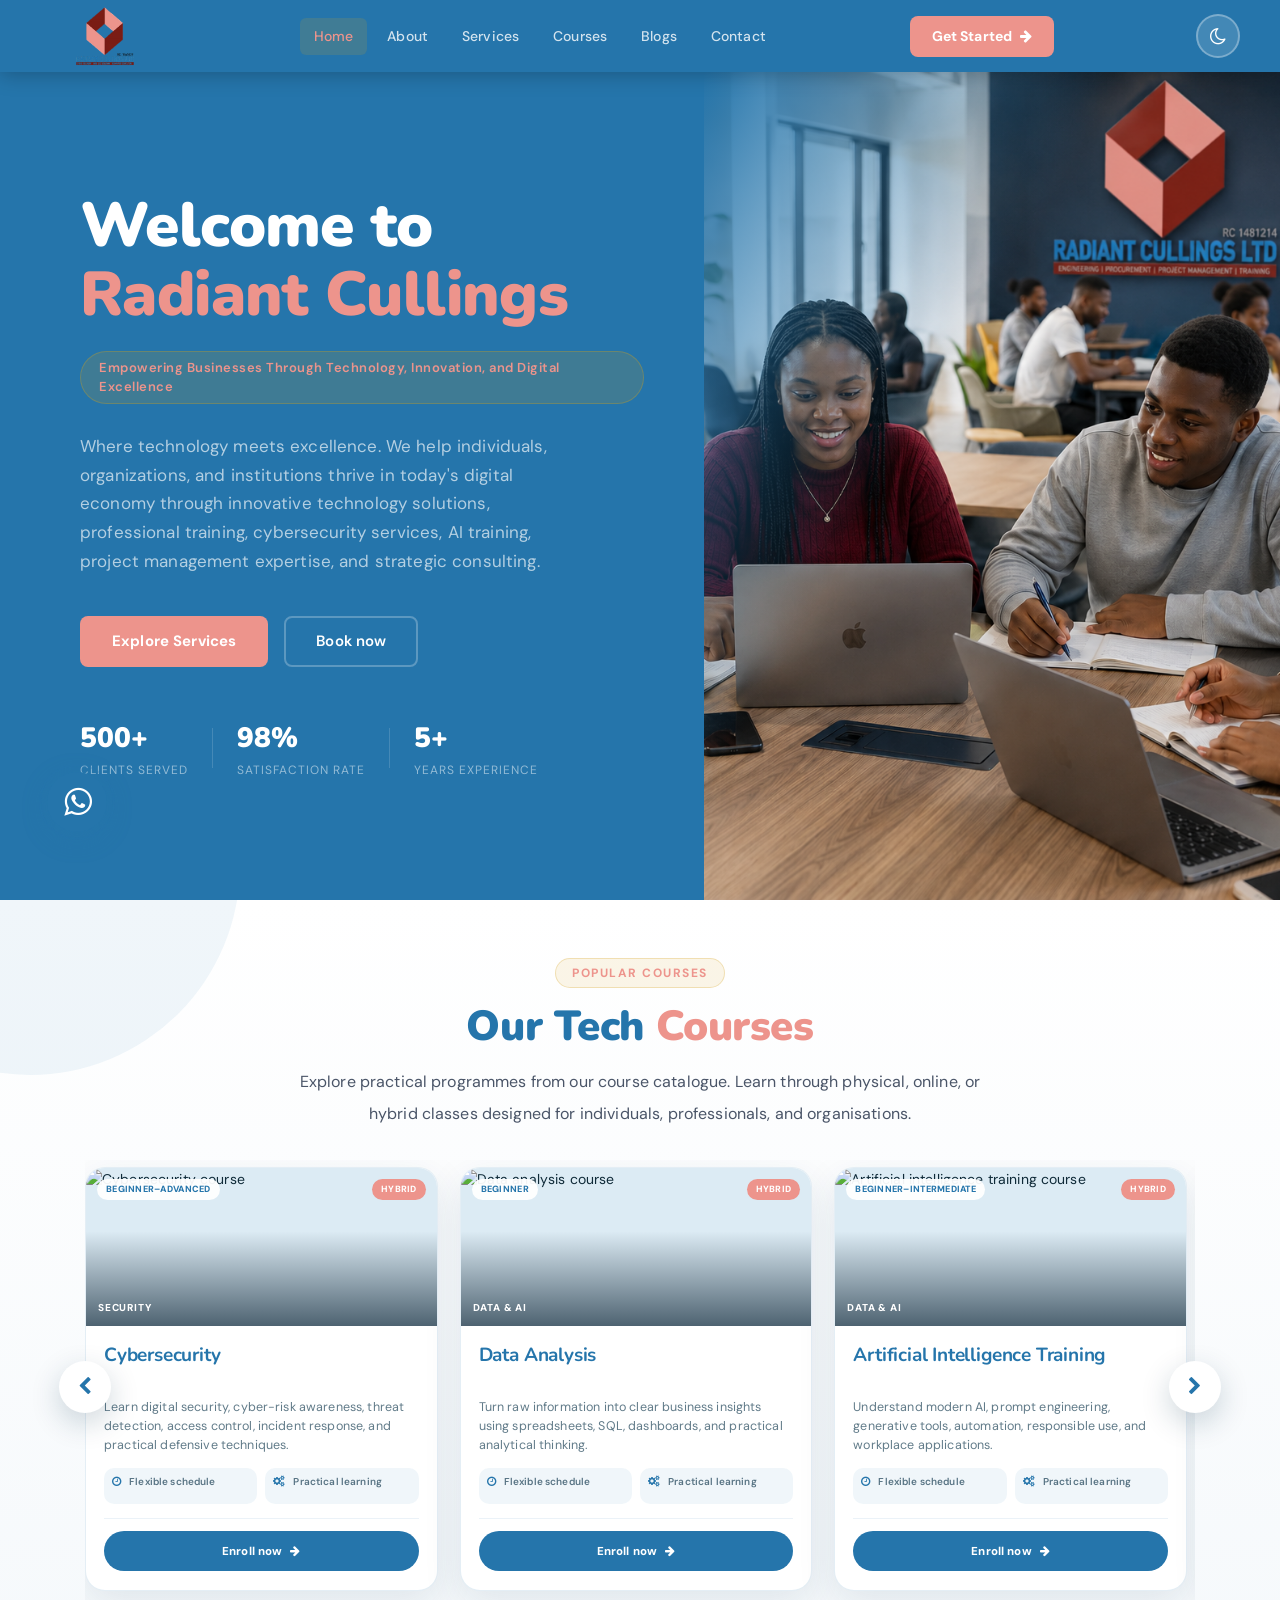
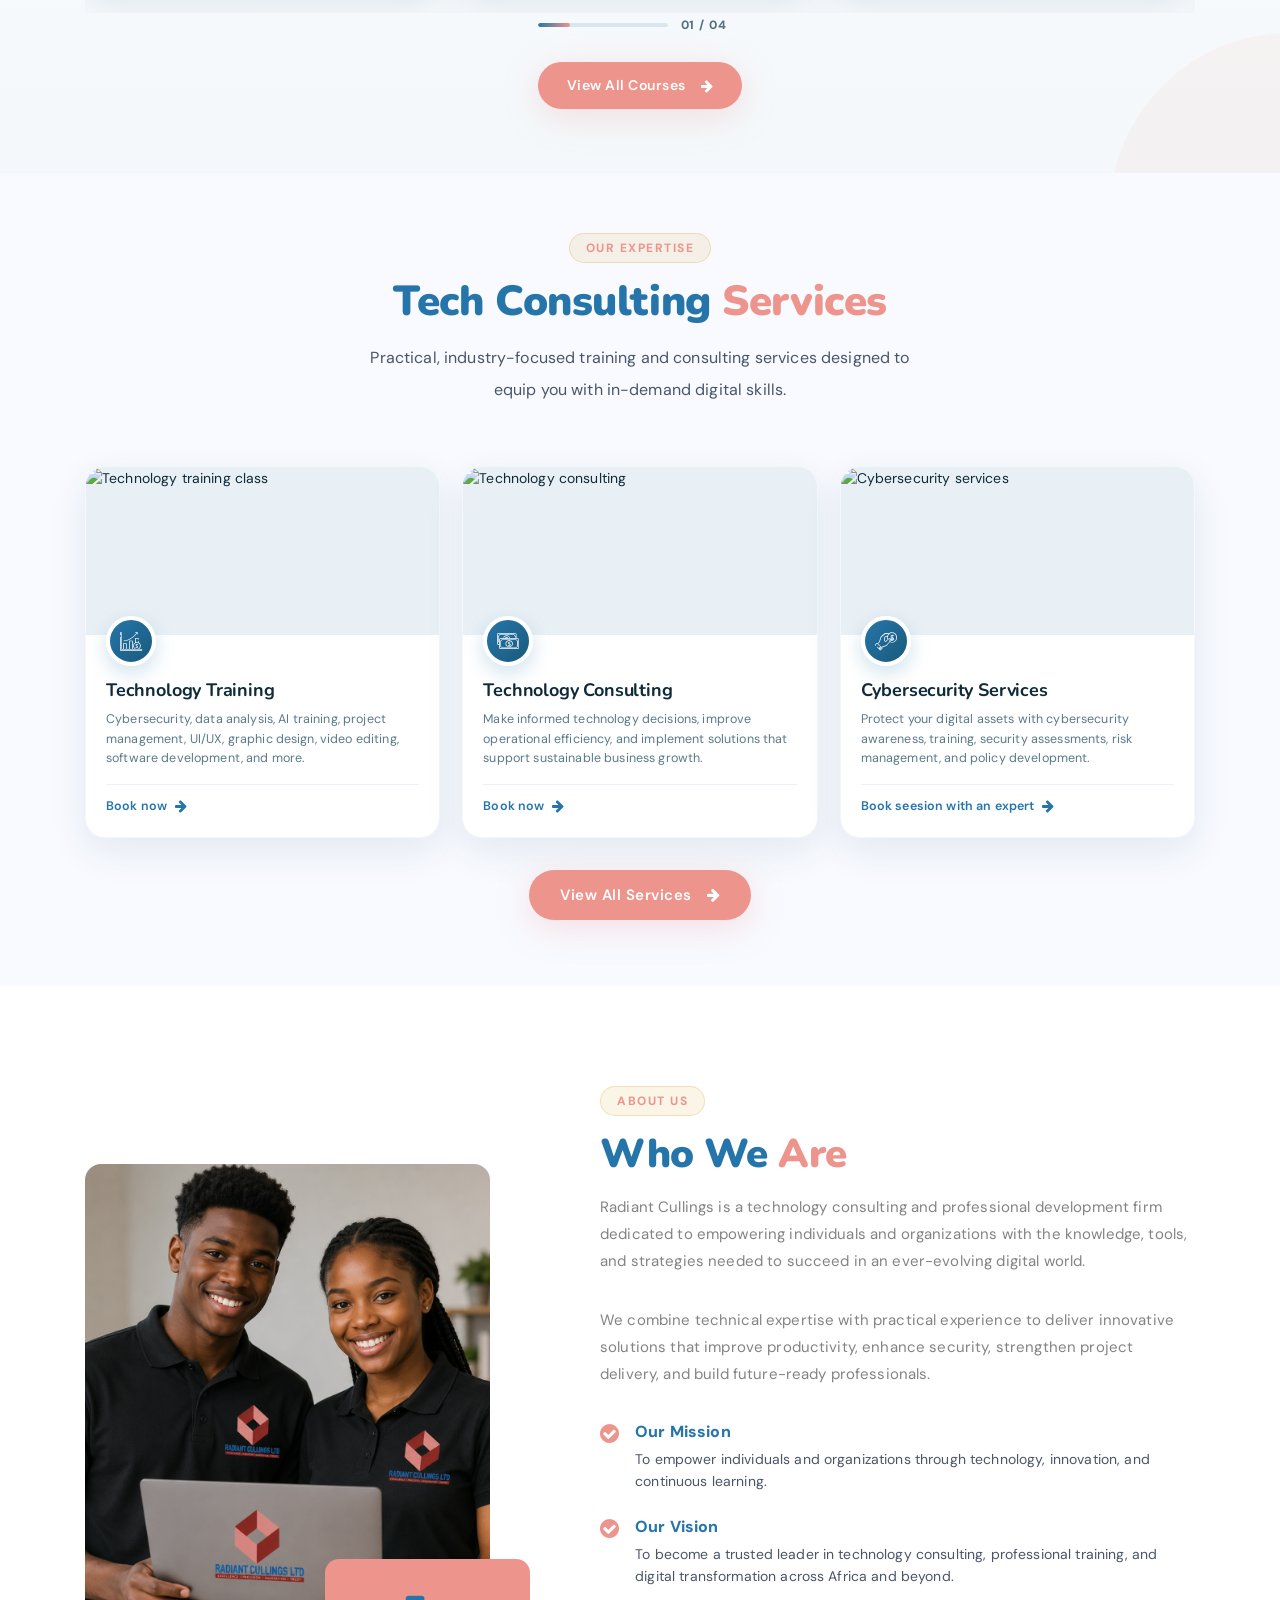
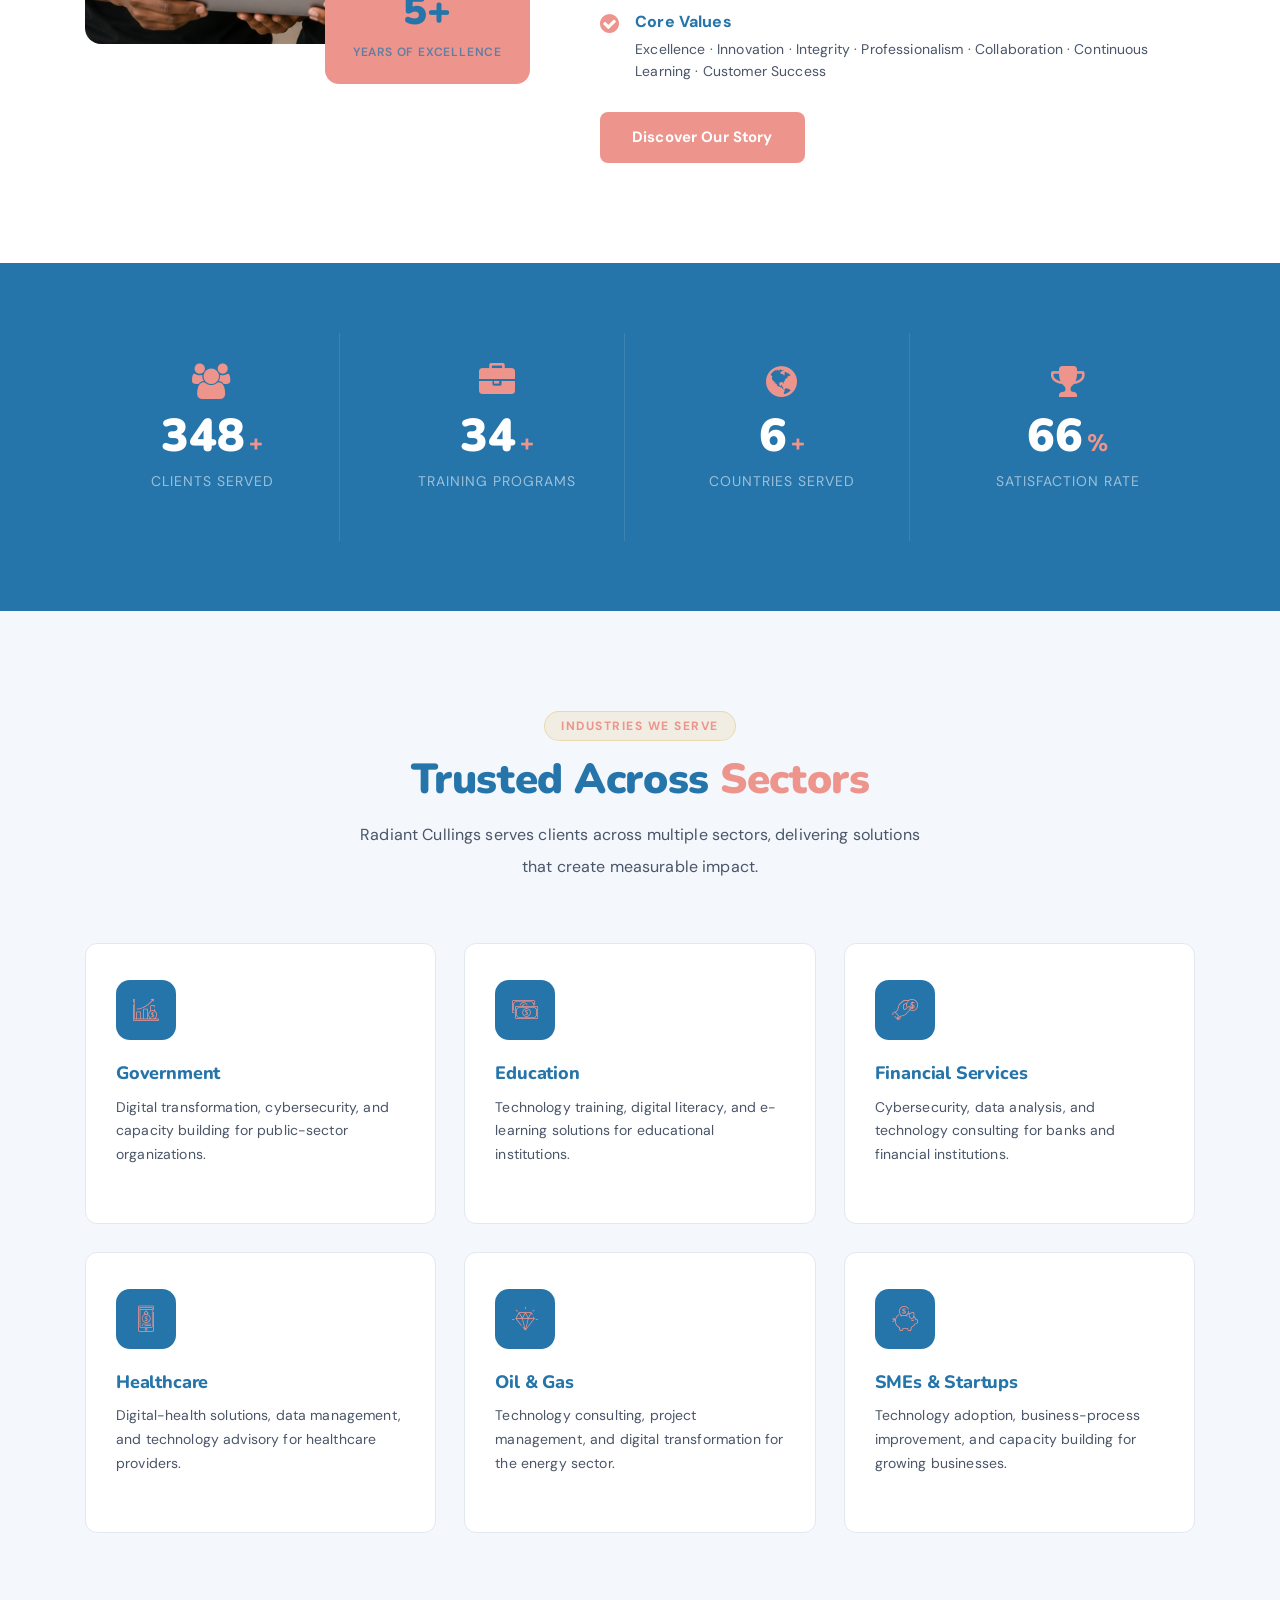
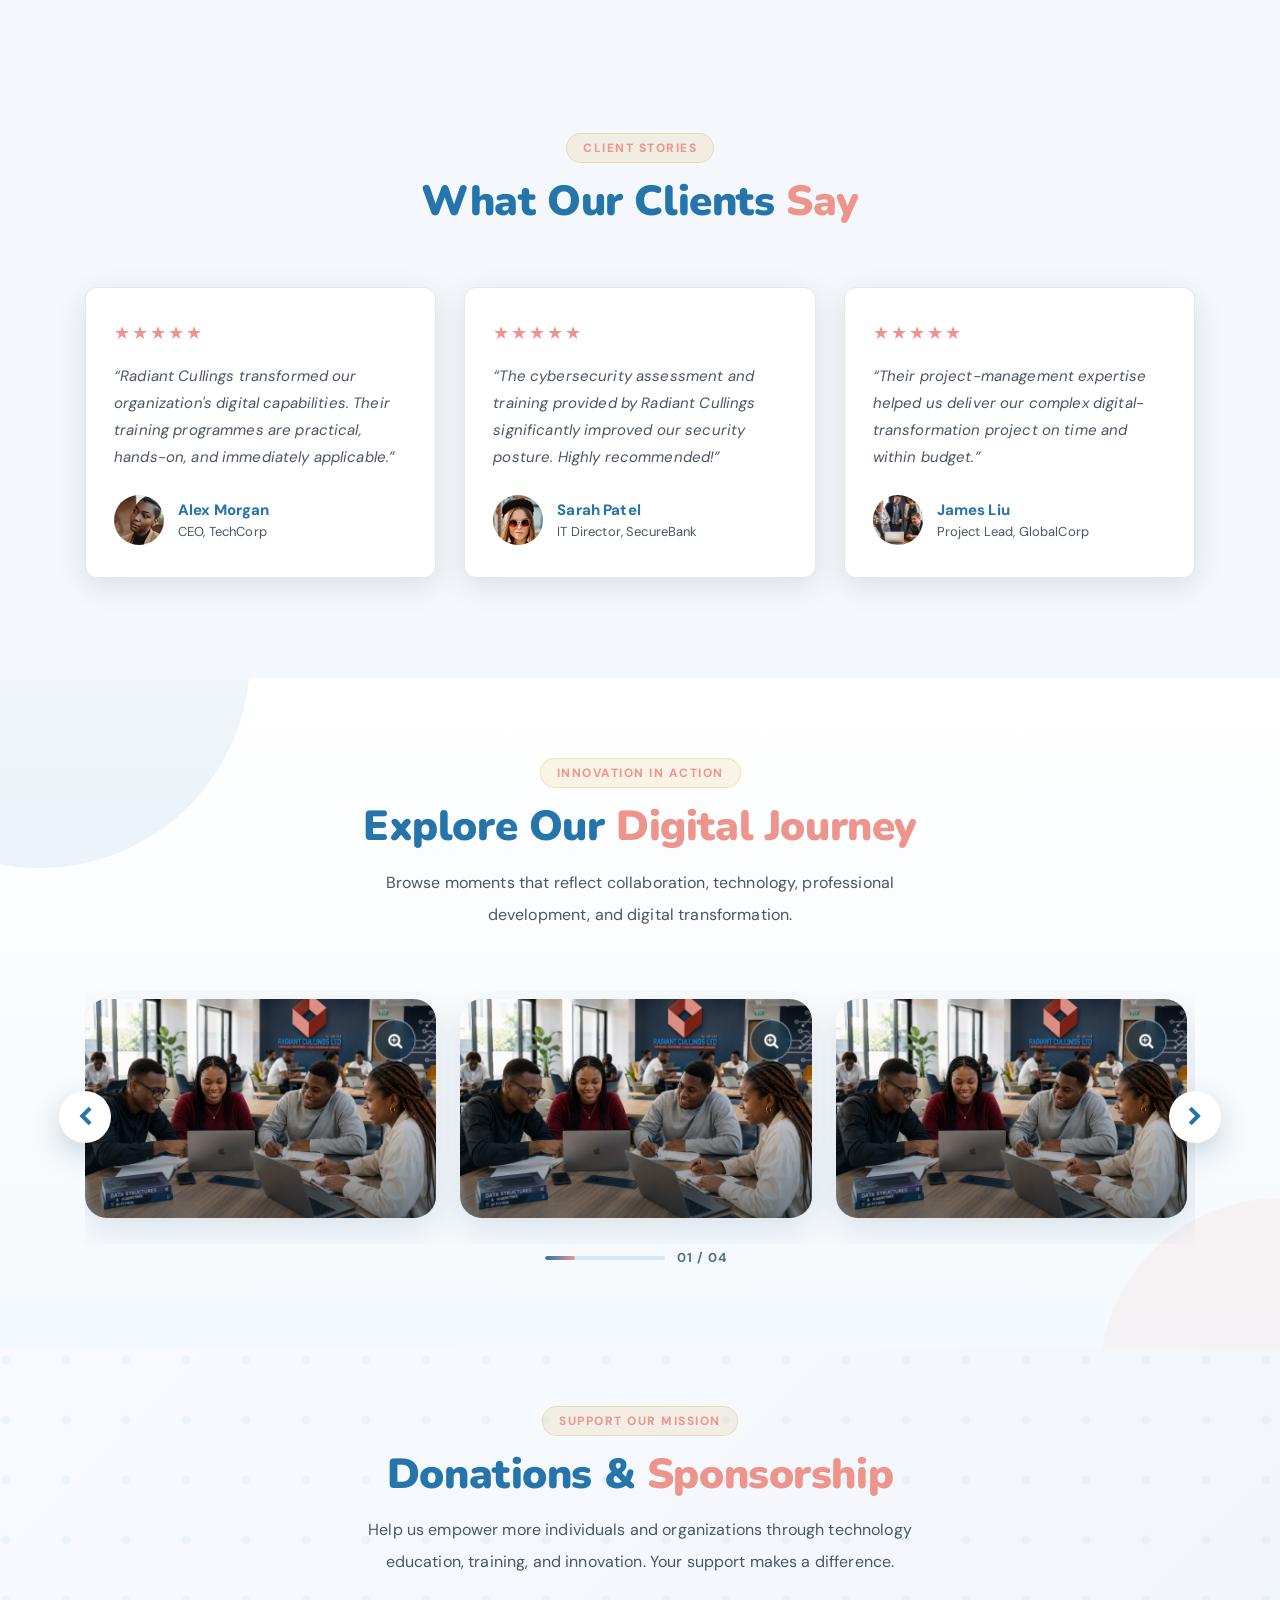
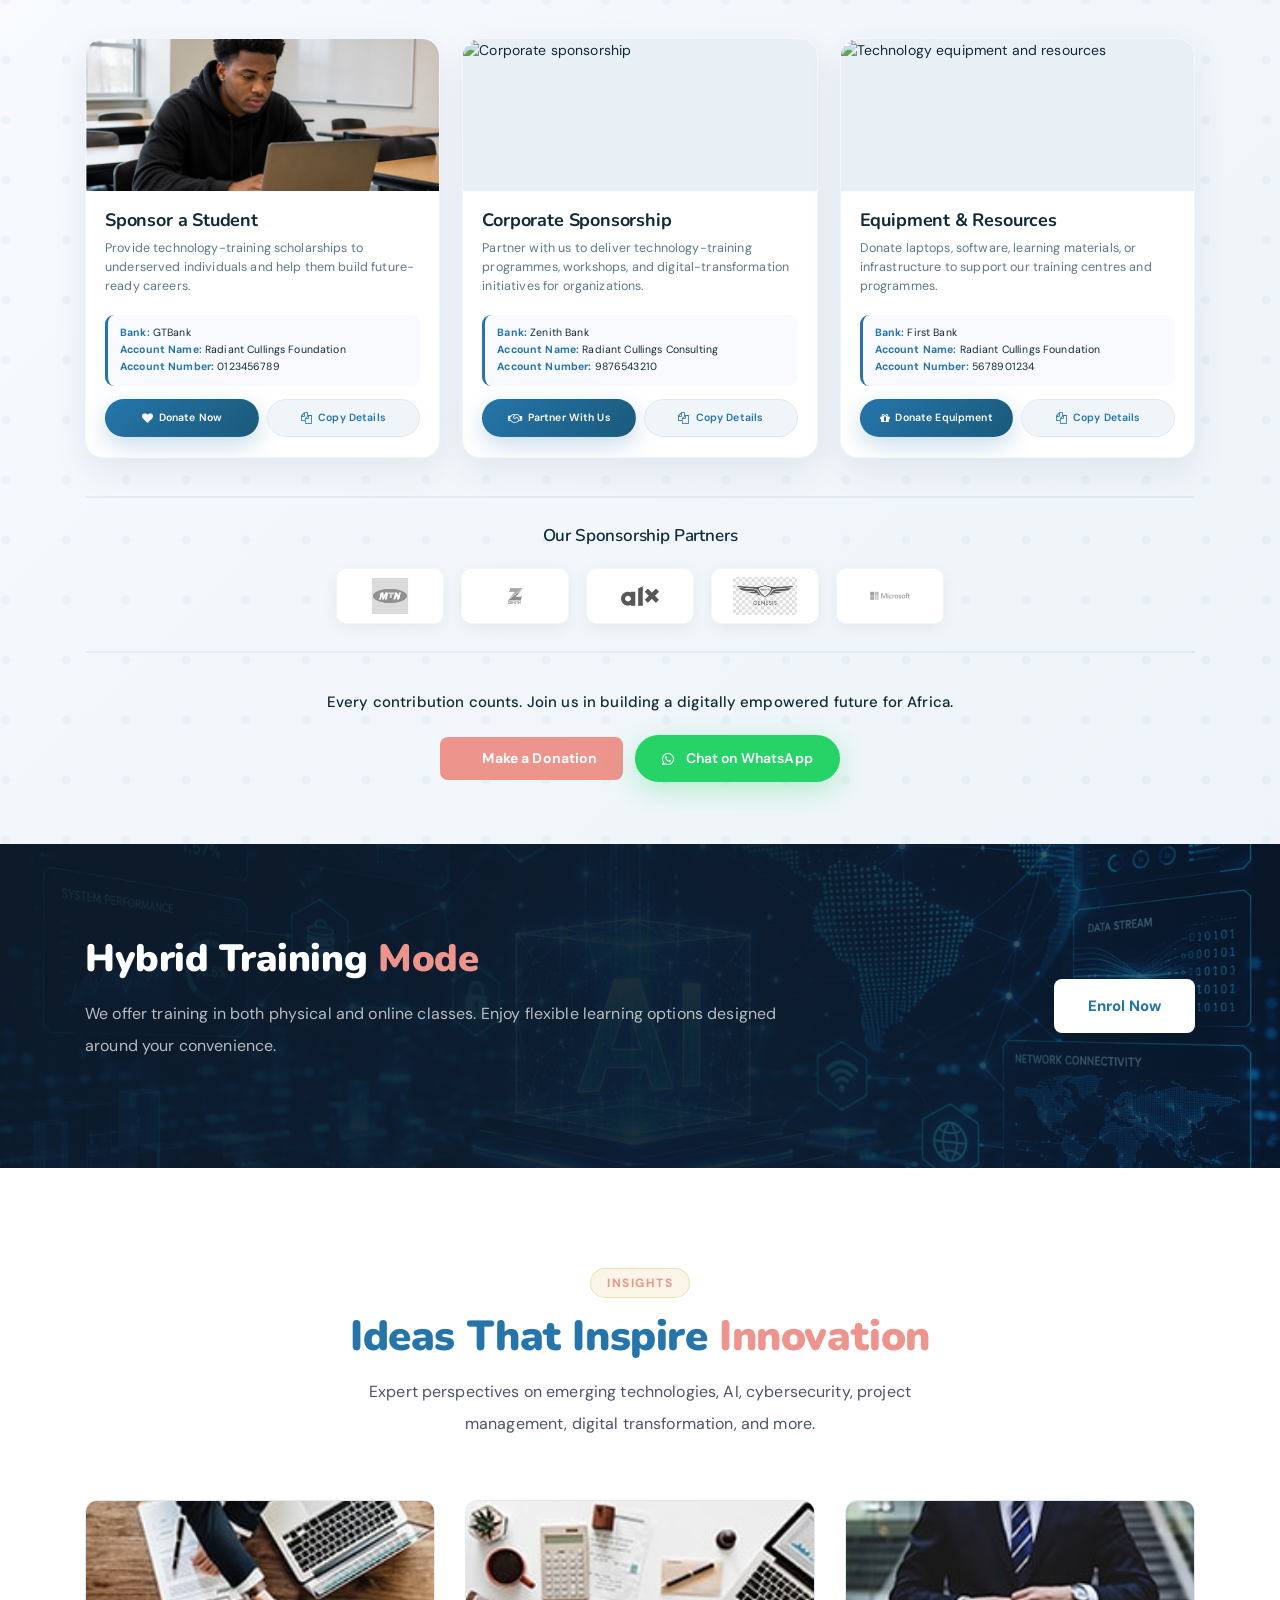
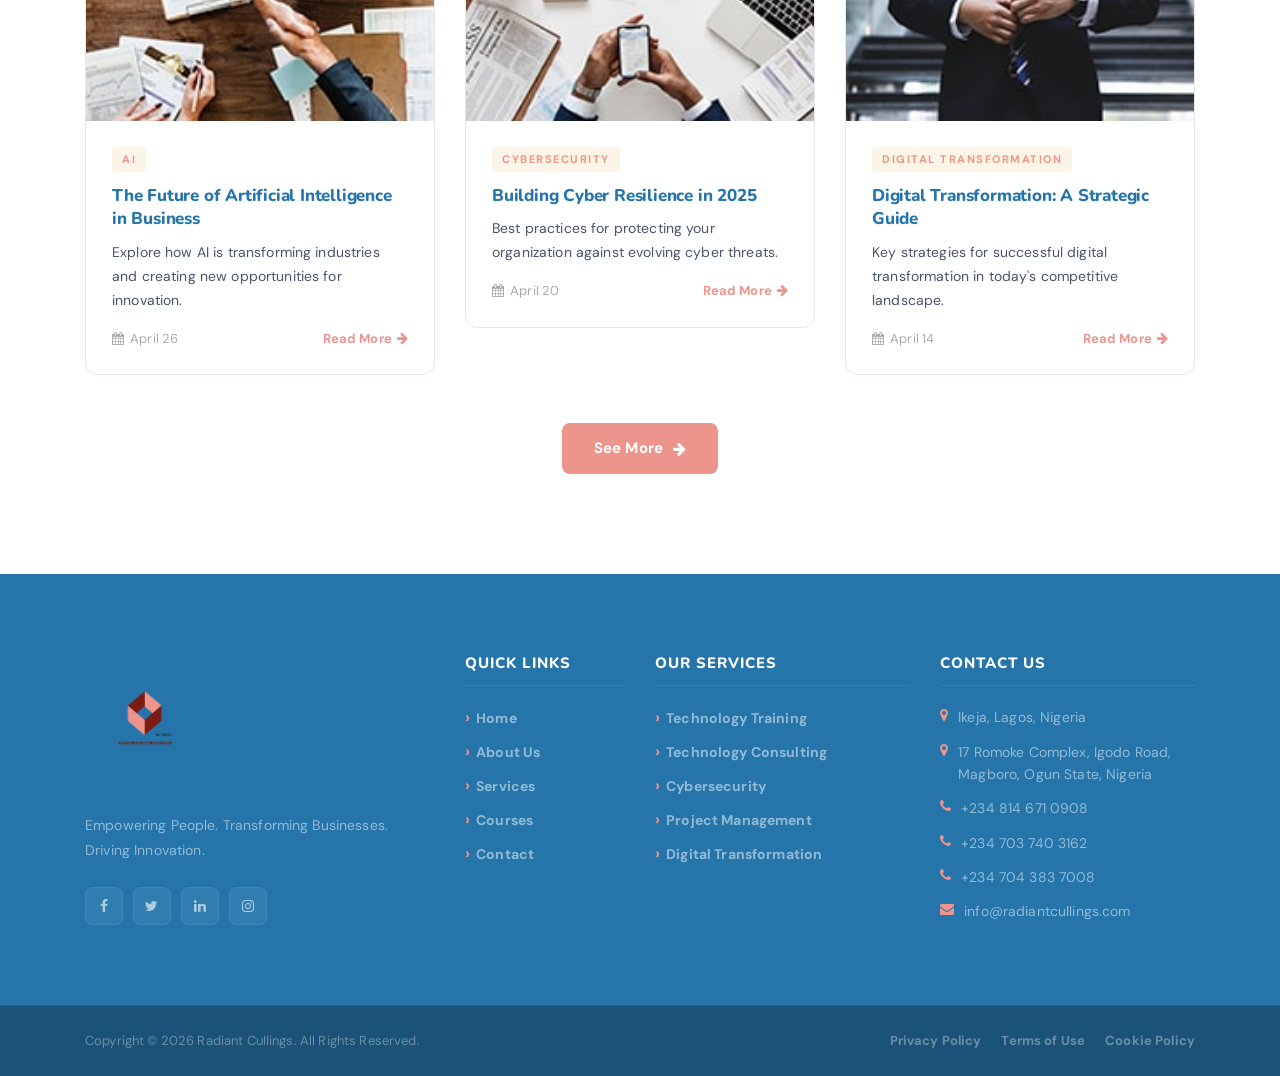
==== commit e0d16db2: "worked on courses, services and some minor changes" ====
--- a/index.html
+++ b/index.html
@@ -3573,7 +3573,7 @@
           <span class="ve-highlight">Radiant Cullings</span>
         </h1>
         <span class="ve-hero-badge">
-          Empowering People. Transforming Businesses. Driving Innovation.
+          Empowering Businesses Through Technology, Innovation, and Digital Excellence
         </span>
         <p>
           Where technology meets excellence. We help individuals, organizations,
@@ -3621,12 +3621,16 @@
       <div class="container">
         <div class="ve-section-header text-center">
           <span class="ve-section-tag">Popular Courses</span>
-          <h2 id="featuredCoursesTitle">
+          <!-- <h2 id="featuredCoursesTitle">
             Build Skills for a
             <span>Digital Future</span>
+          </h2> -->
+          <h2 id="featuredCoursesTitle">
+            Our Tech
+            <span>Courses</span>
           </h2>
           <p class="mx-auto" style="max-width: 720px">
-            Explore six practical programmes from our course catalogue. Learn
+            Explore practical programmes from our course catalogue. Learn
             through physical, online, or hybrid classes designed for
             individuals, professionals, and organisations.
           </p>
@@ -4149,7 +4153,7 @@
       </div>
     </section>
     <!-- Trust Bar -->
-    <div class="ve-trust-bar">
+    <!-- <div class="ve-trust-bar">
       <div class="ve-trust-inner">
         <span>Our Partners</span>
         <span>
@@ -4185,7 +4189,7 @@
 
           Microsoft
         </span>
-        <!-- Repeated items create continuous movement -->
+
         <span>Our Partners</span>
         <span>
           <img alt="" class="trust-icon" src="img/bg-img/mtn.png" />
@@ -4213,7 +4217,9 @@
           Microsoft
         </span>
       </div>
-    </div>
+    </div> -->
+
+
     <!-- Why Choose Us -->
     <section class="ve-section ve-whyus-section">
       <div class="container">
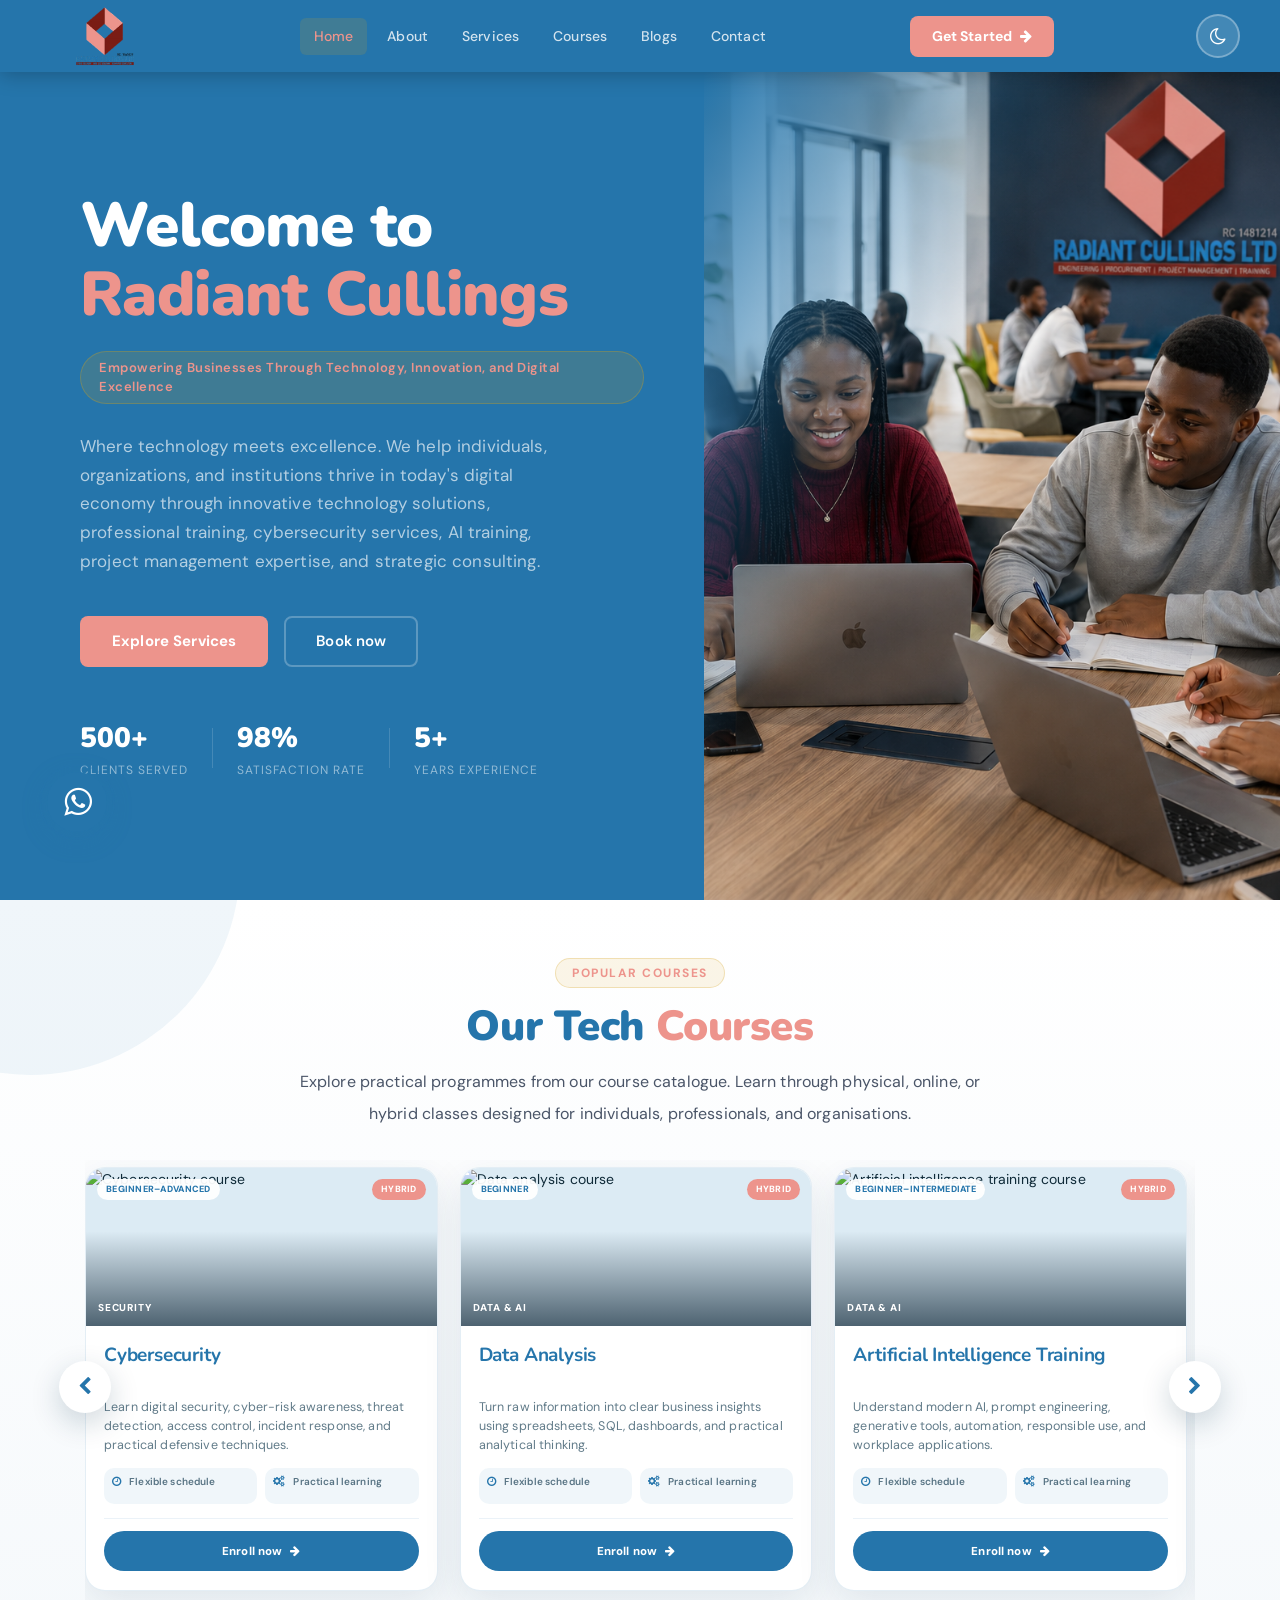
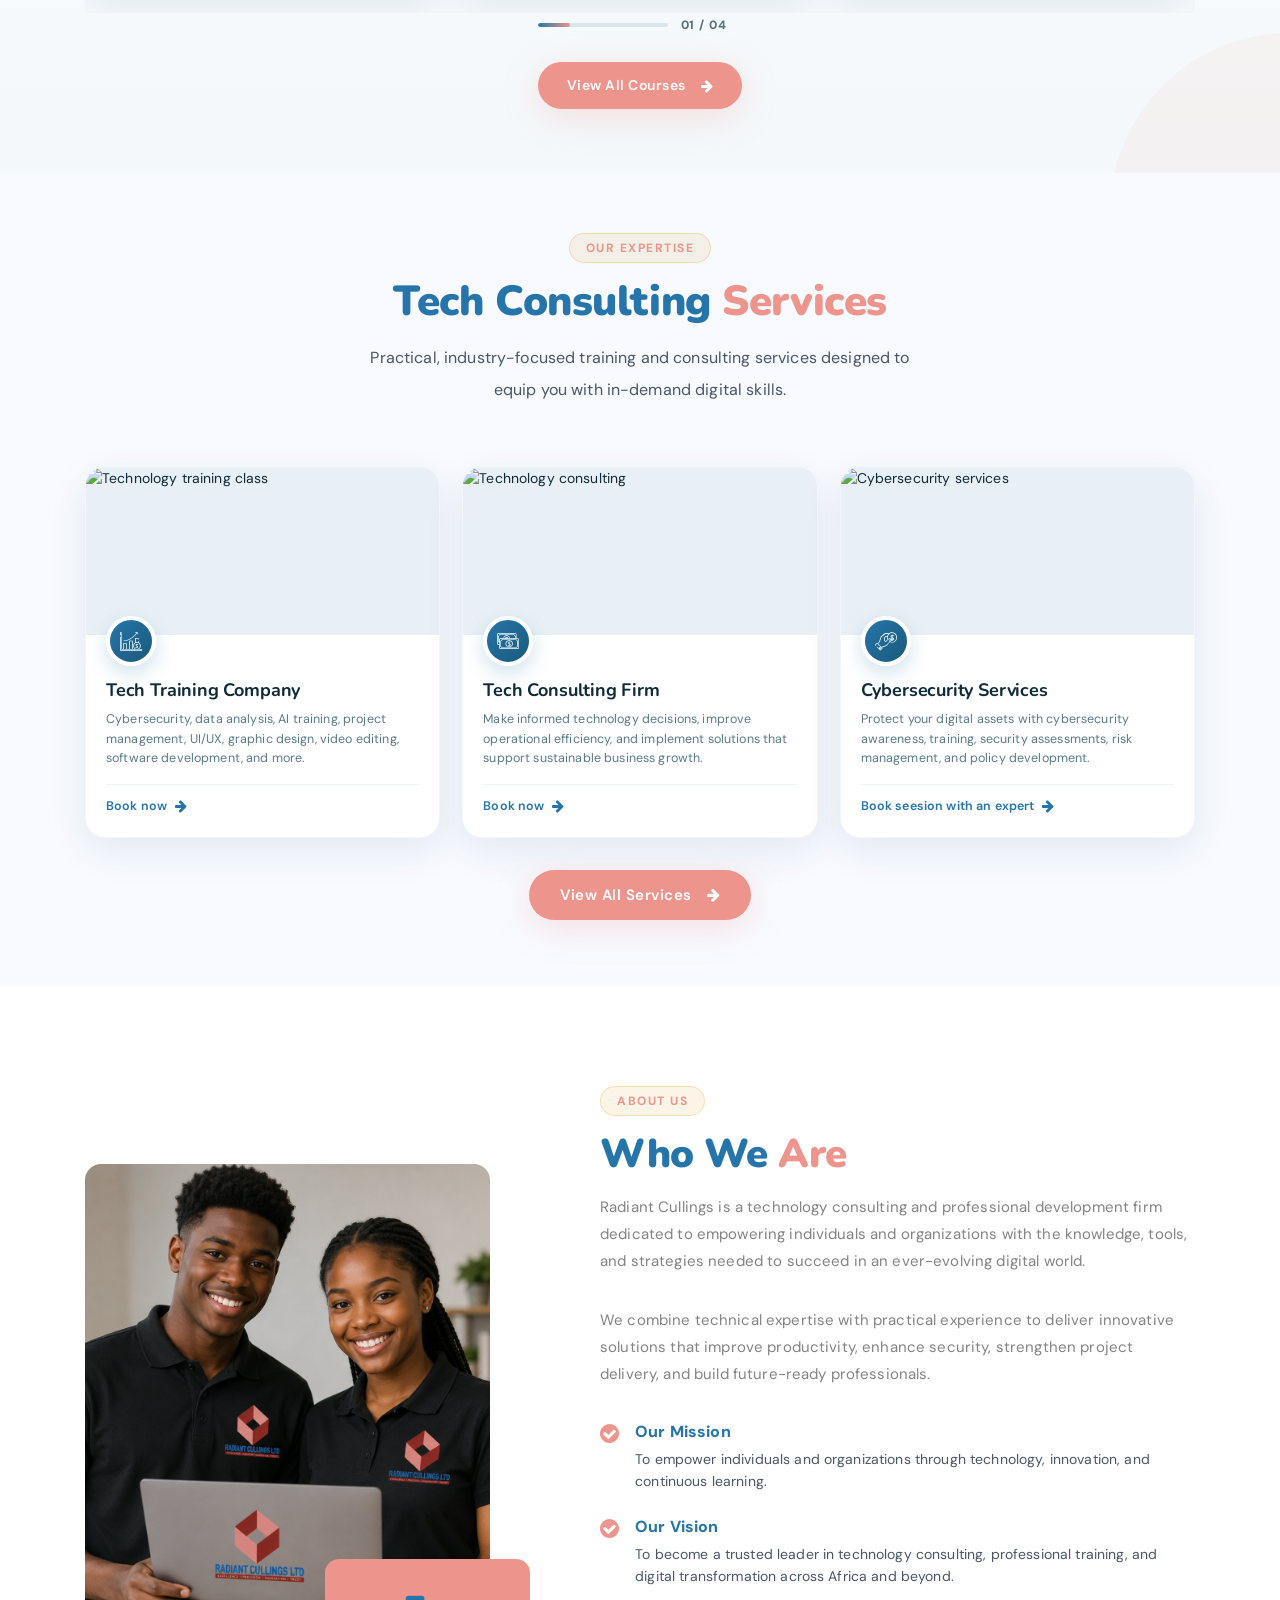
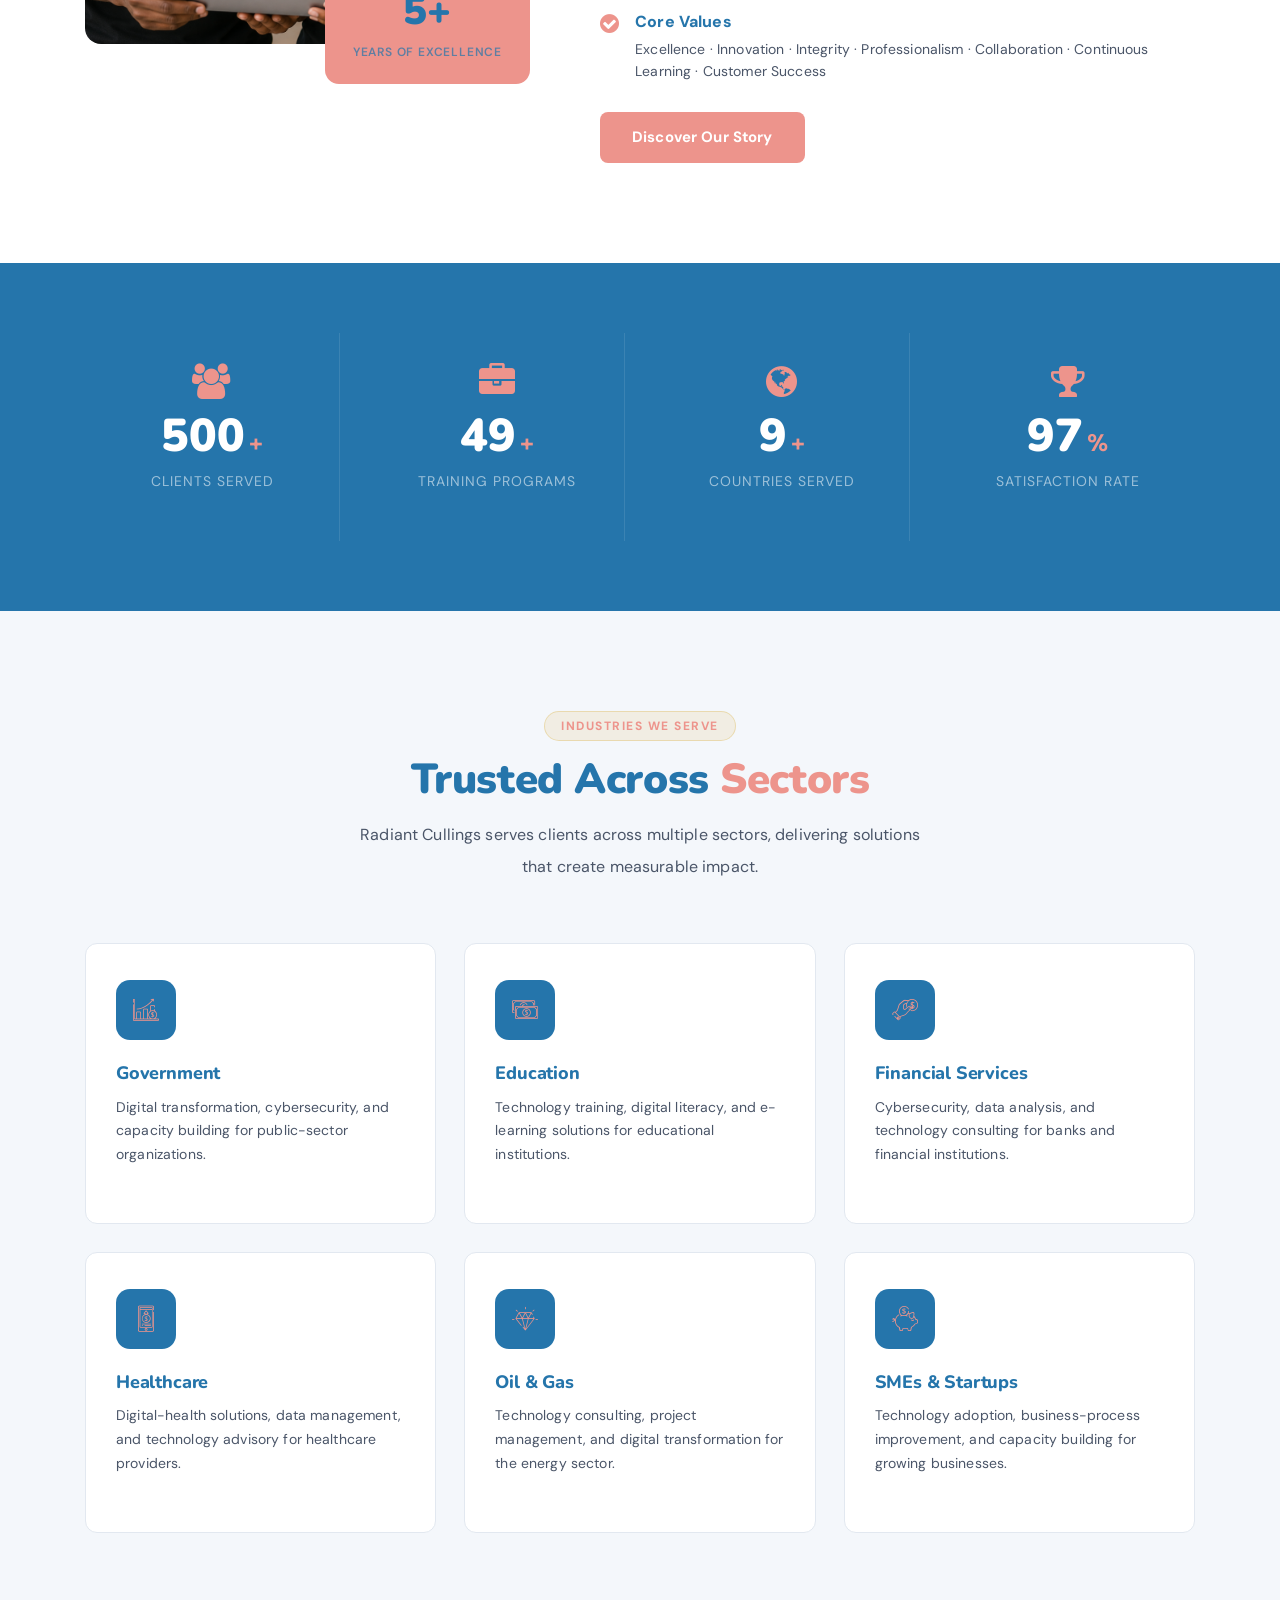
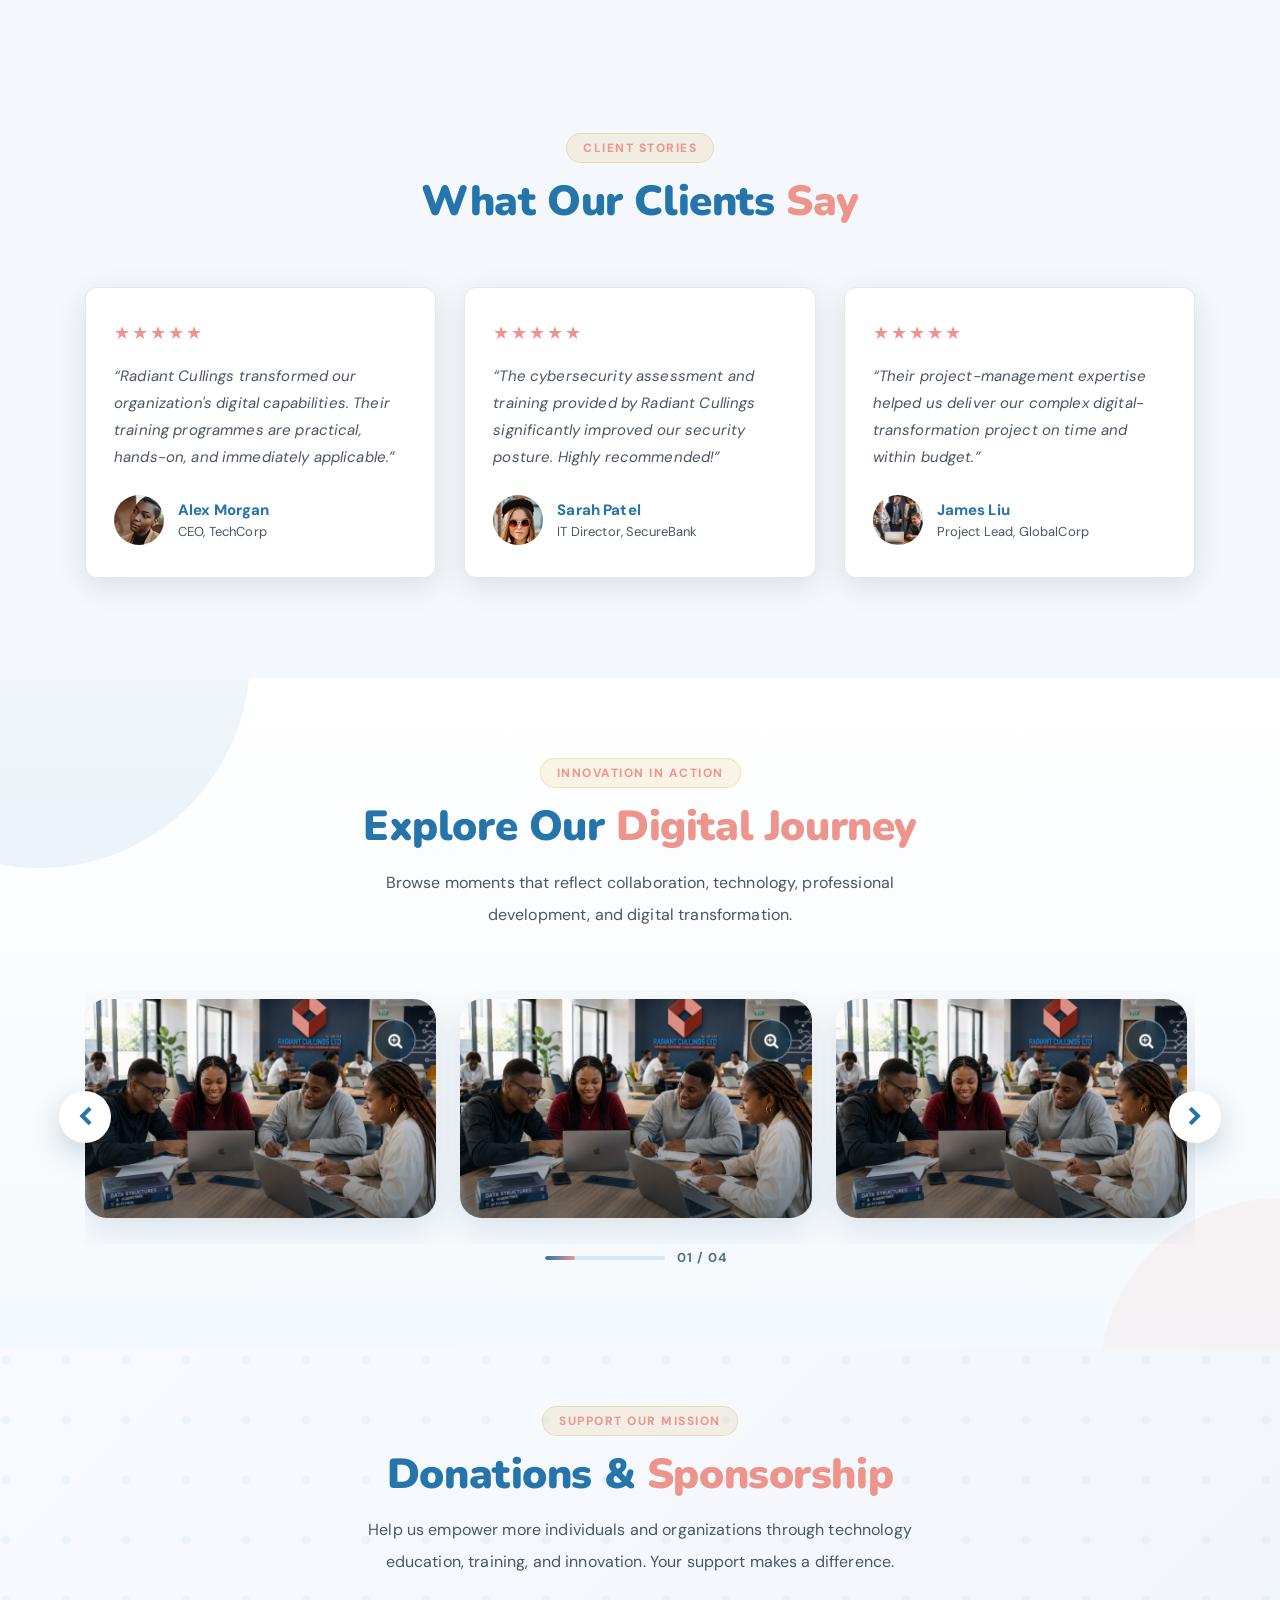
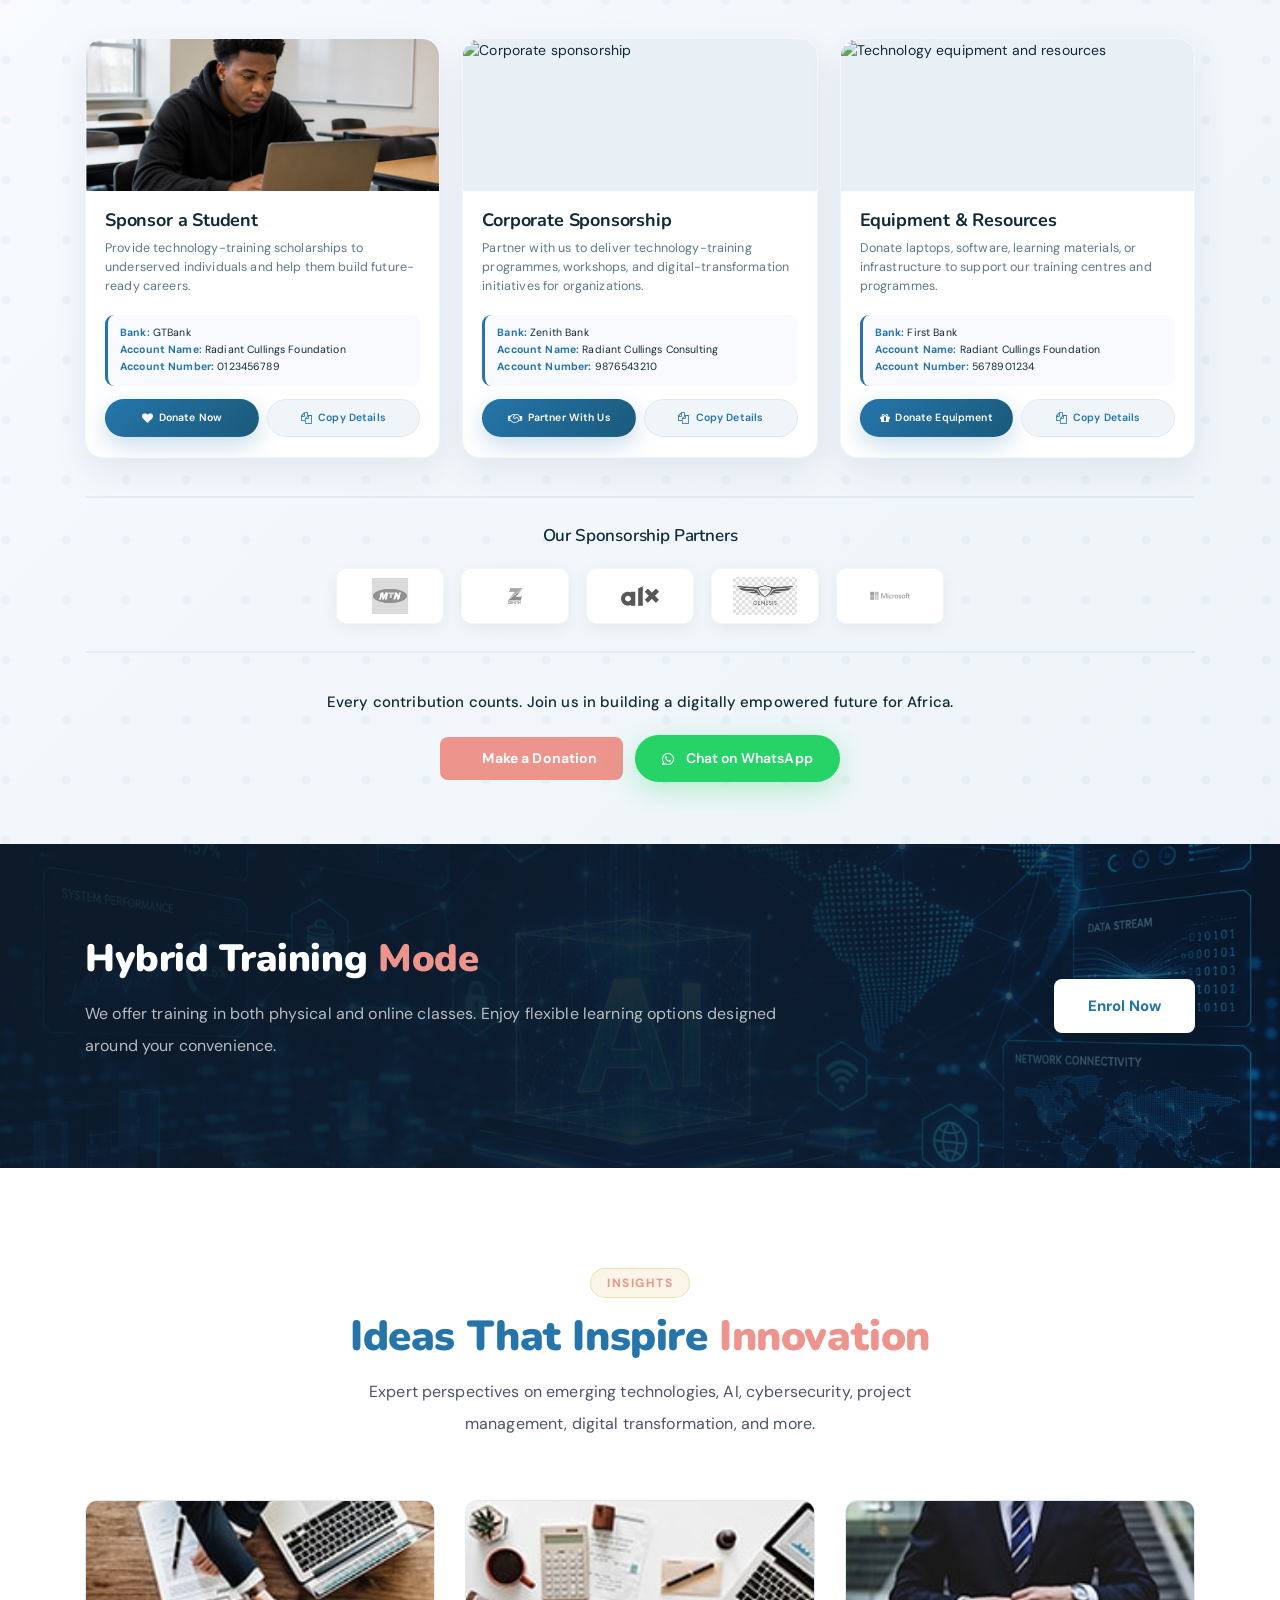
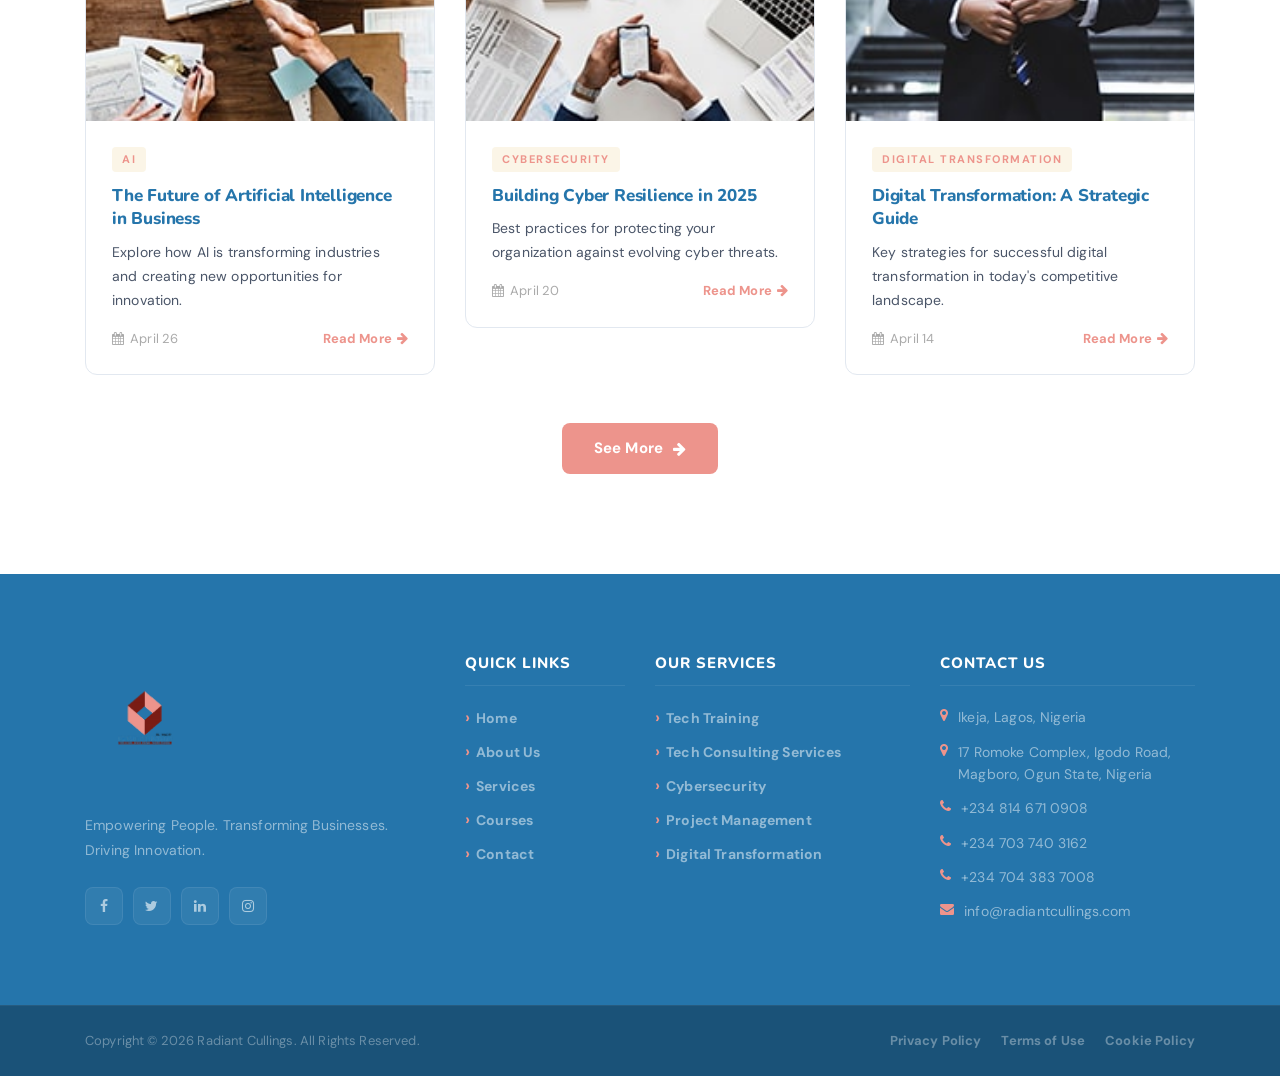
==== commit 0a22bf05: "team member inclusion and services nomenclature" ====
--- a/index.html
+++ b/index.html
@@ -4064,7 +4064,7 @@
               <div class="ve-tech-icon">
                 <i class="icon-profits"></i>
               </div>
-              <h4>Technology Training</h4>
+              <h4>Tech Training Company</h4>
               <p>
                 Cybersecurity, data analysis, AI training, project management,
                 UI/UX, graphic design, video editing, software development, and
@@ -4094,7 +4094,7 @@
               <div class="ve-tech-icon">
                 <i class="icon-money-1"></i>
               </div>
-              <h4>Technology Consulting</h4>
+              <h4>Tech Consulting Firm</h4>
               <p>
                 Make informed technology decisions, improve operational
                 efficiency, and implement solutions that support sustainable
@@ -5068,8 +5068,8 @@
           <div class="col-12 col-sm-6 col-lg-3 mb-50">
             <h5 class="ve-footer-title">Our Services</h5>
             <ul class="ve-footer-links">
-              <li><a href="courses.html">Technology Training</a></li>
-              <li><a href="consulting.html">Technology Consulting</a></li>
+              <li><a href="courses.html">Tech Training</a></li>
+              <li><a href="consulting.html">Tech Consulting Services</a></li>
               <li><a href="services.html#cybersecurity">Cybersecurity</a></li>
               <li><a href="services.html#project">Project Management</a></li>
               <li>
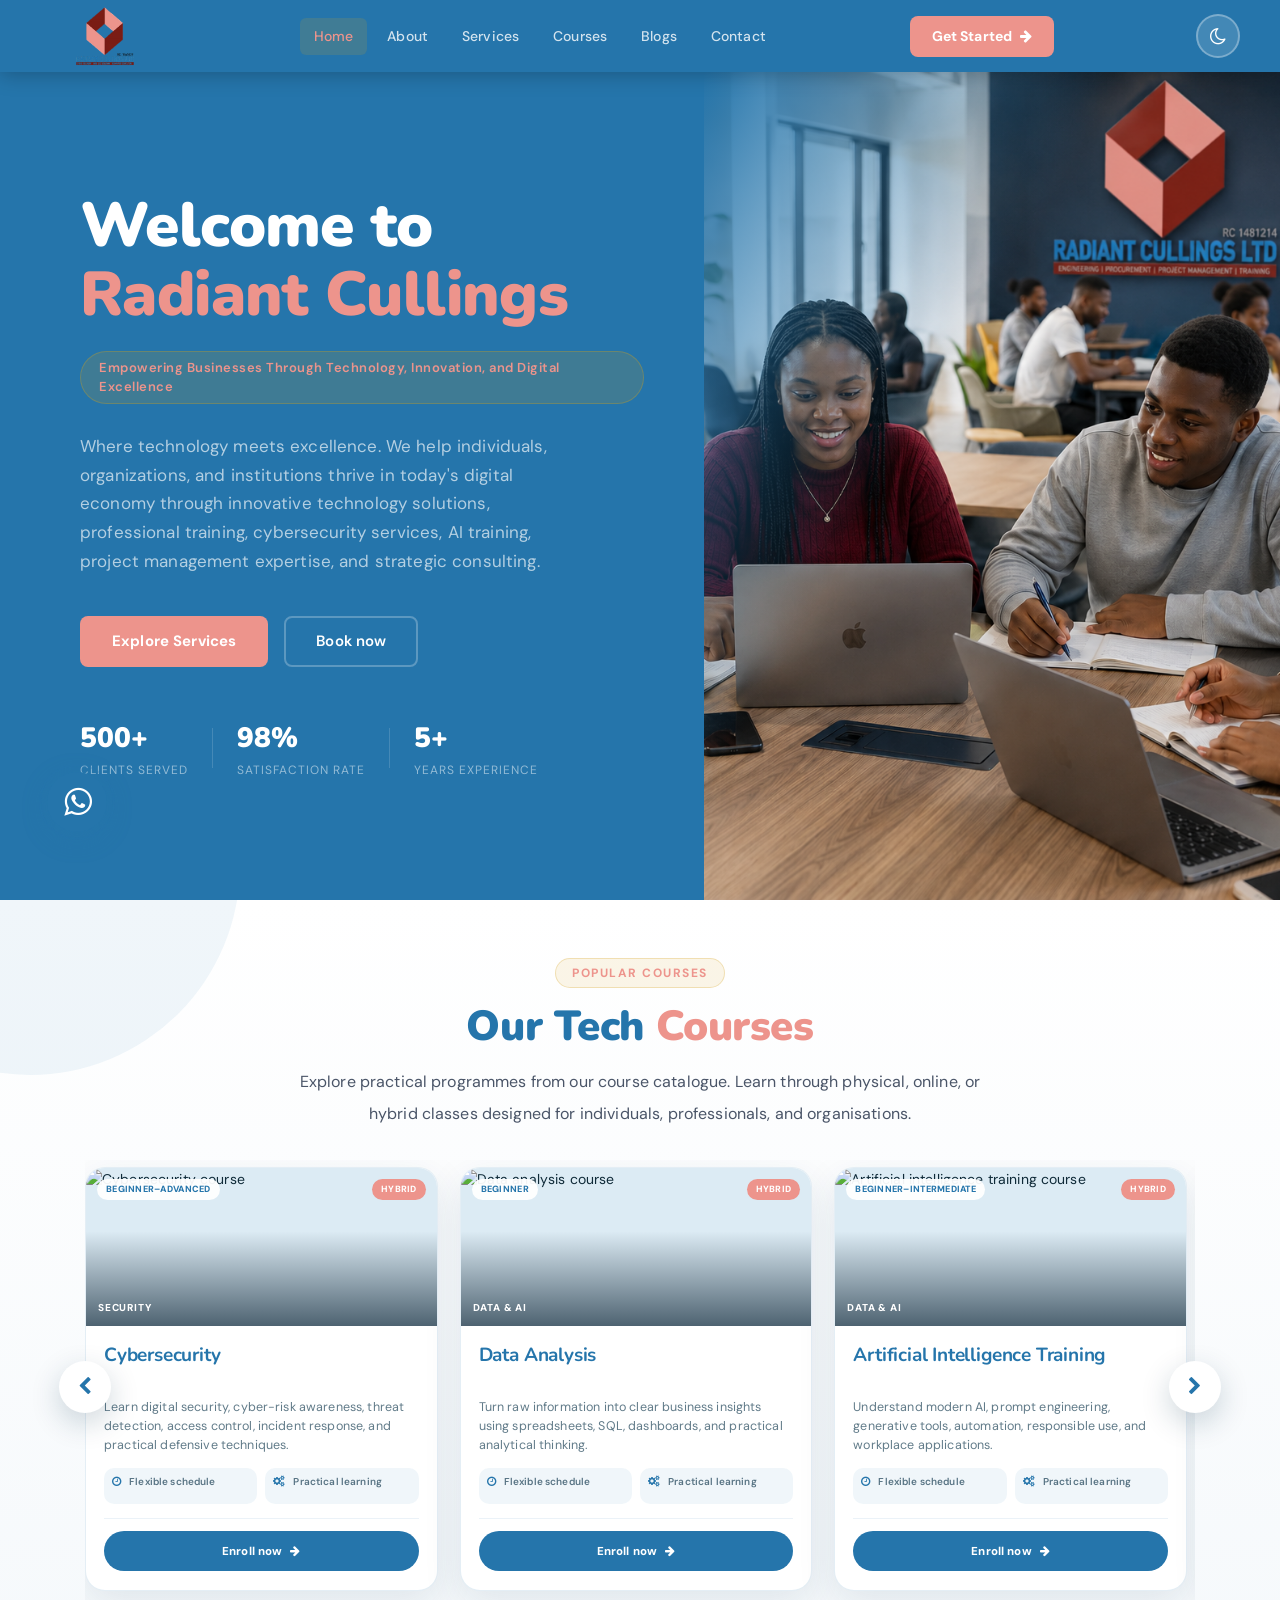
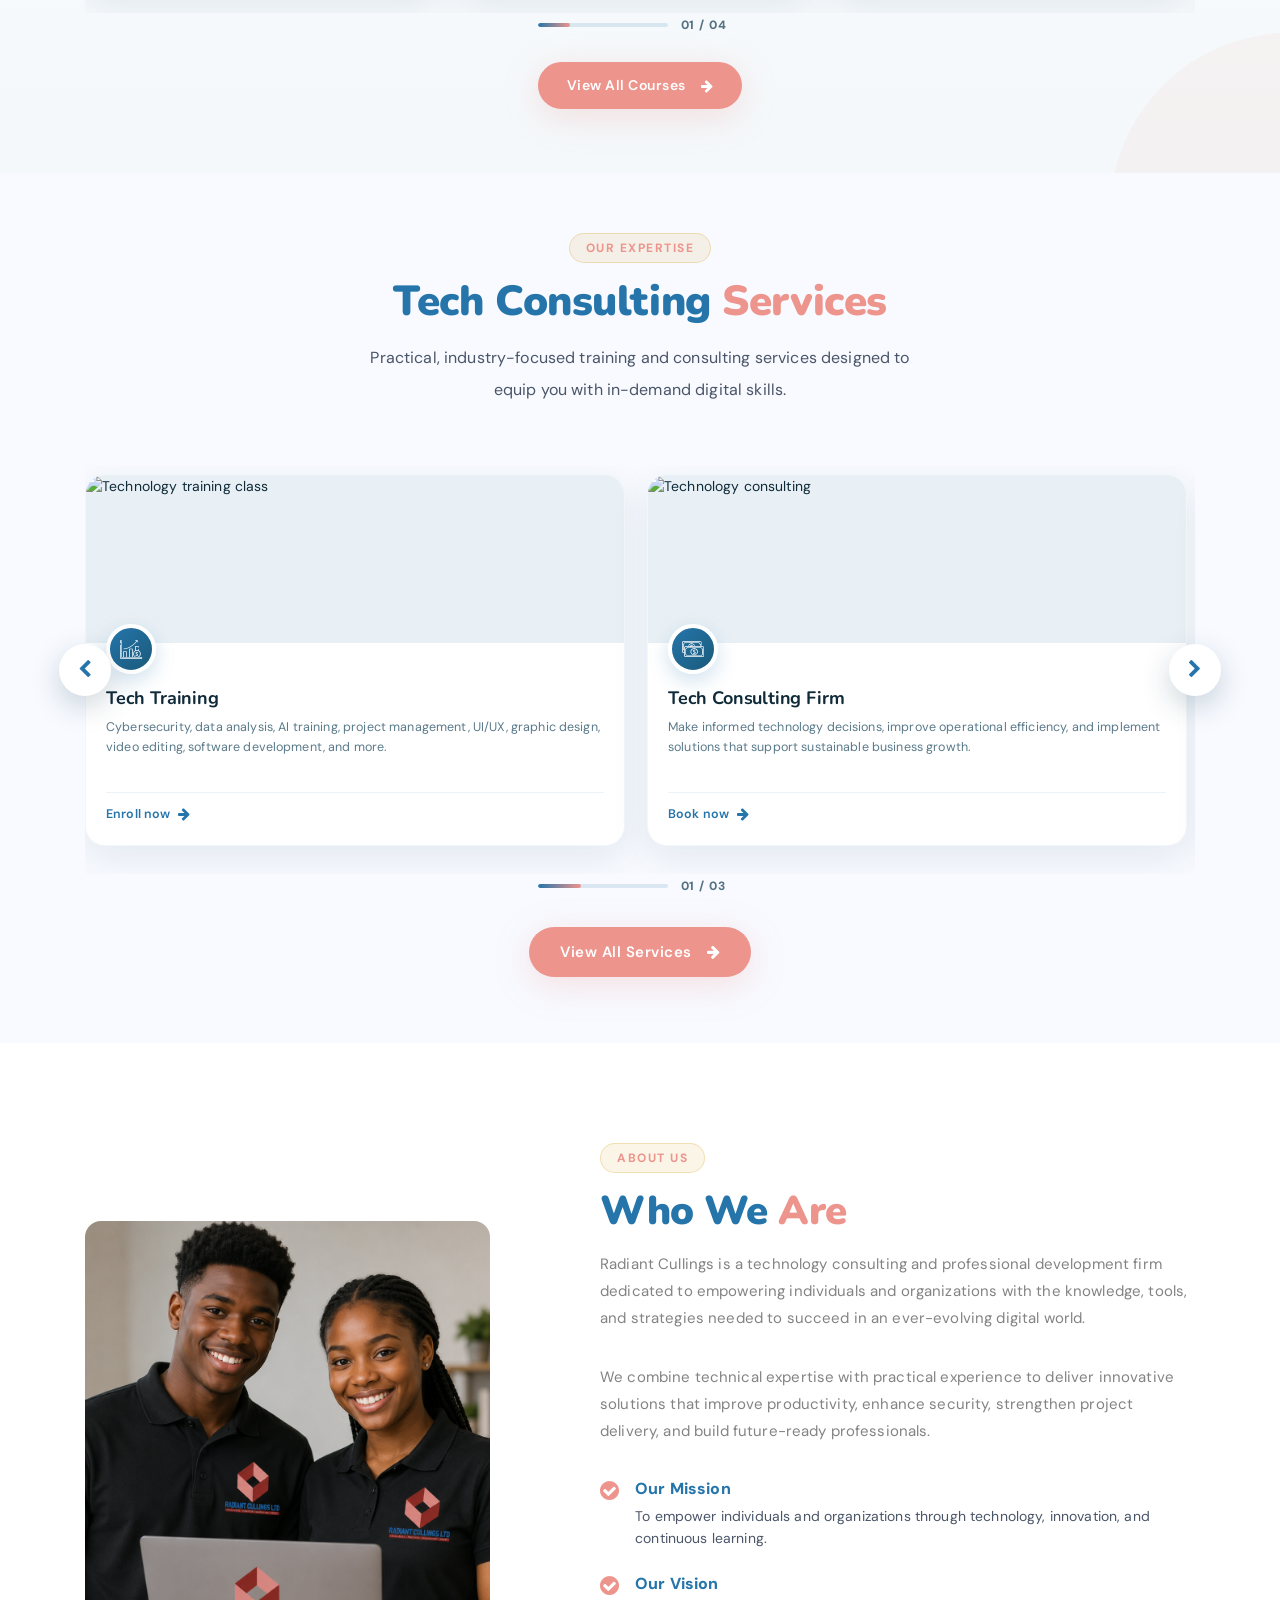
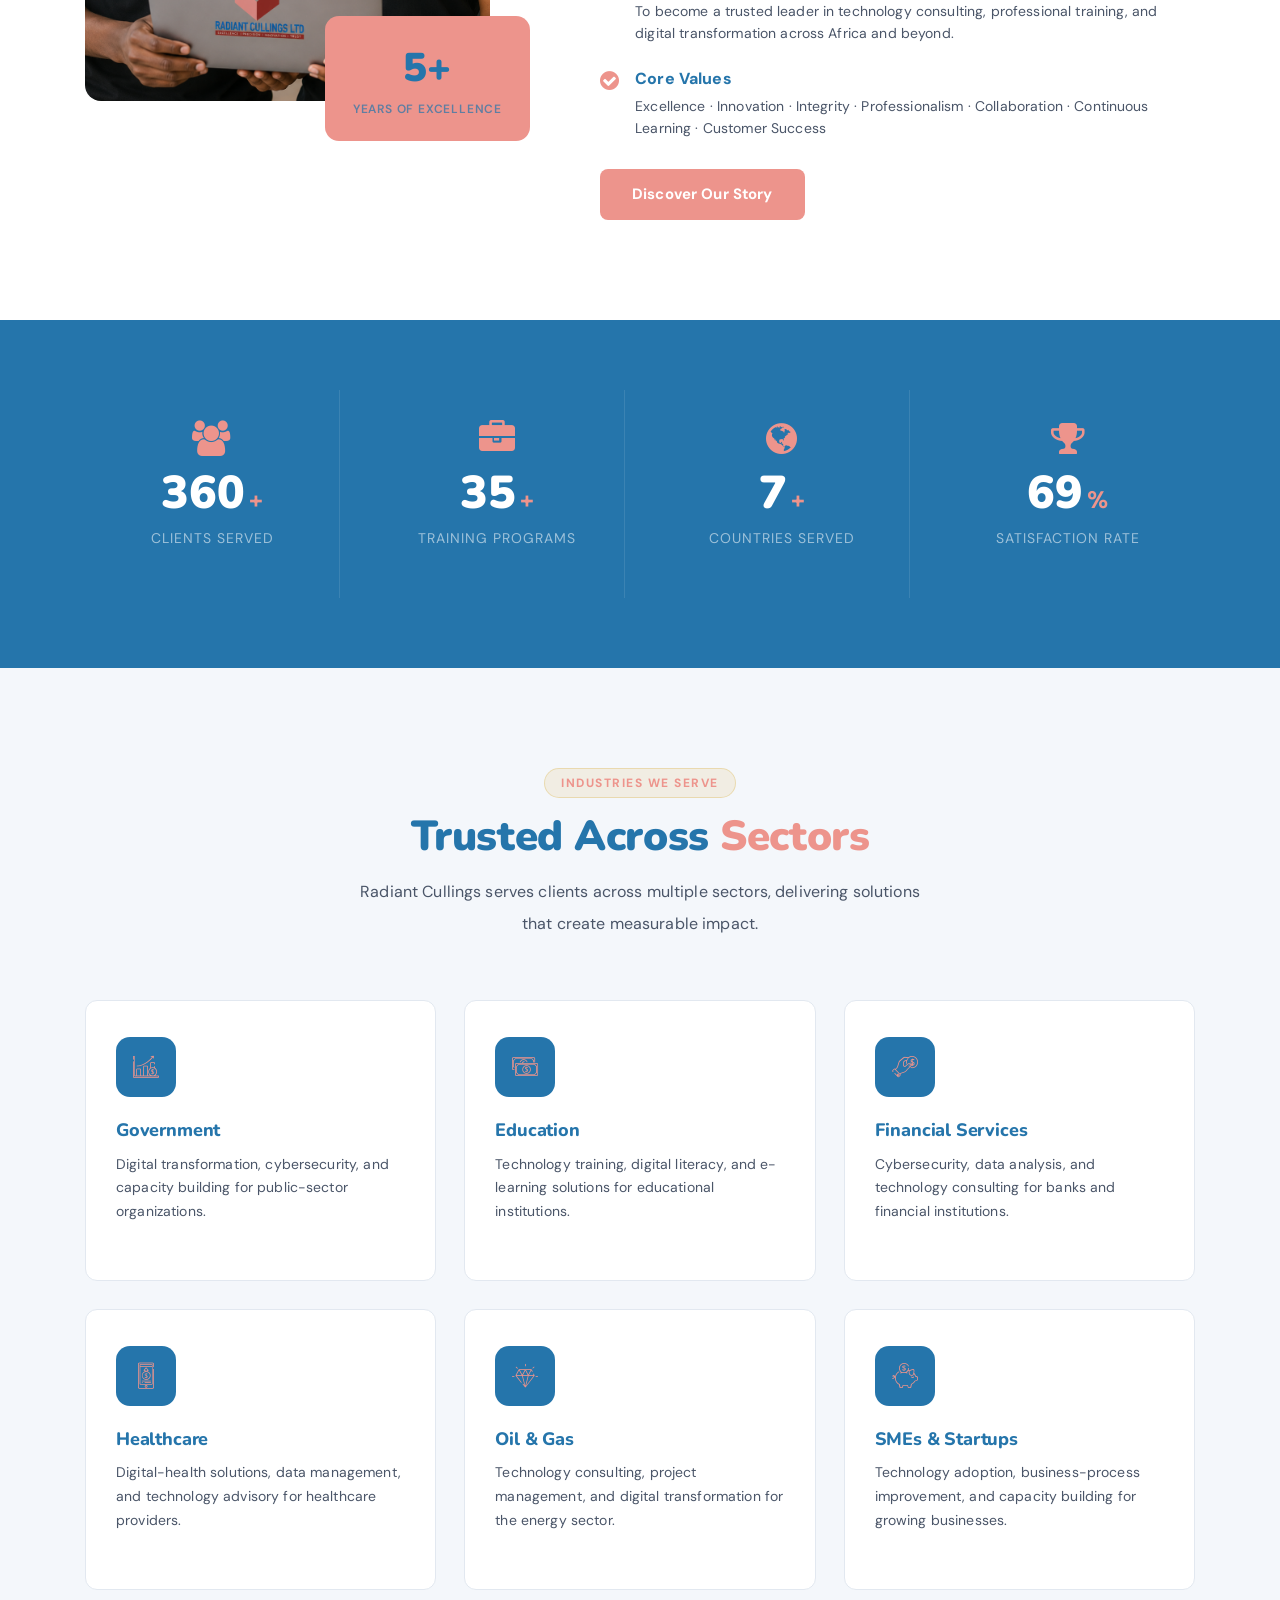
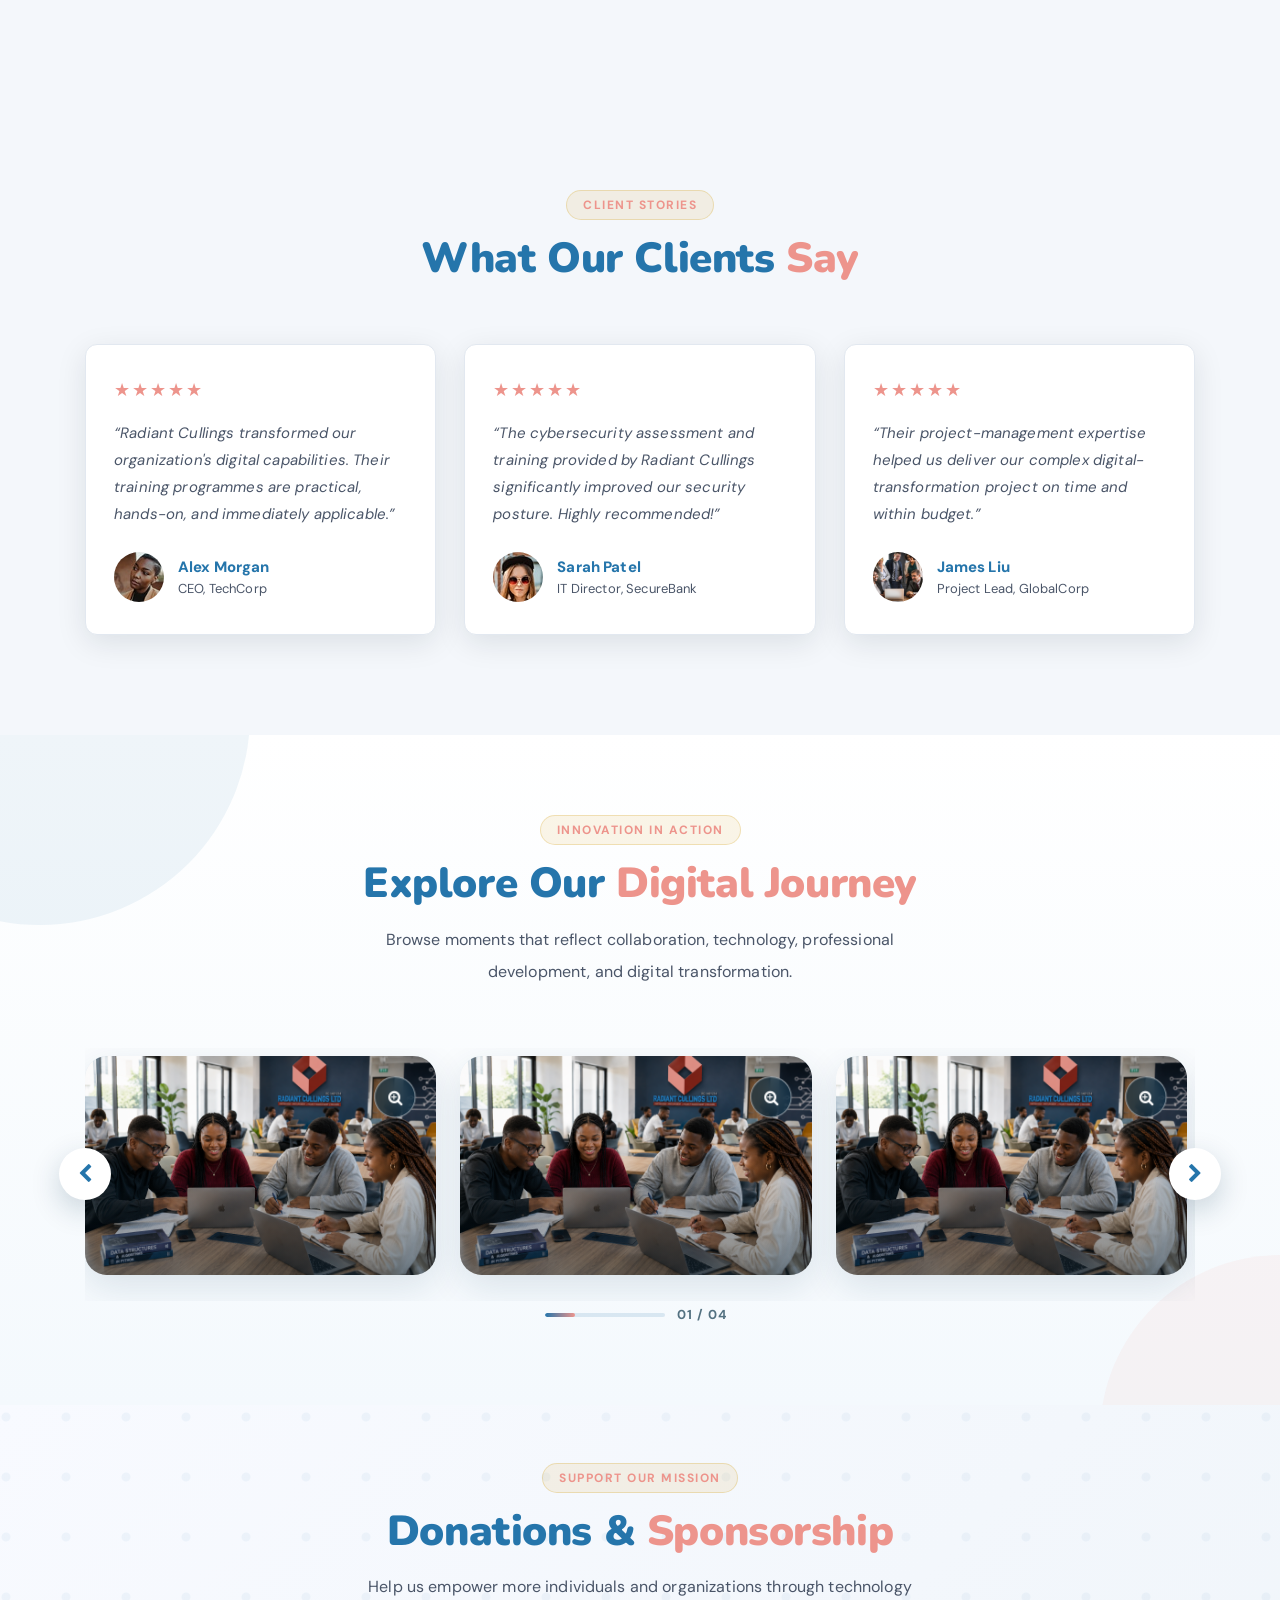
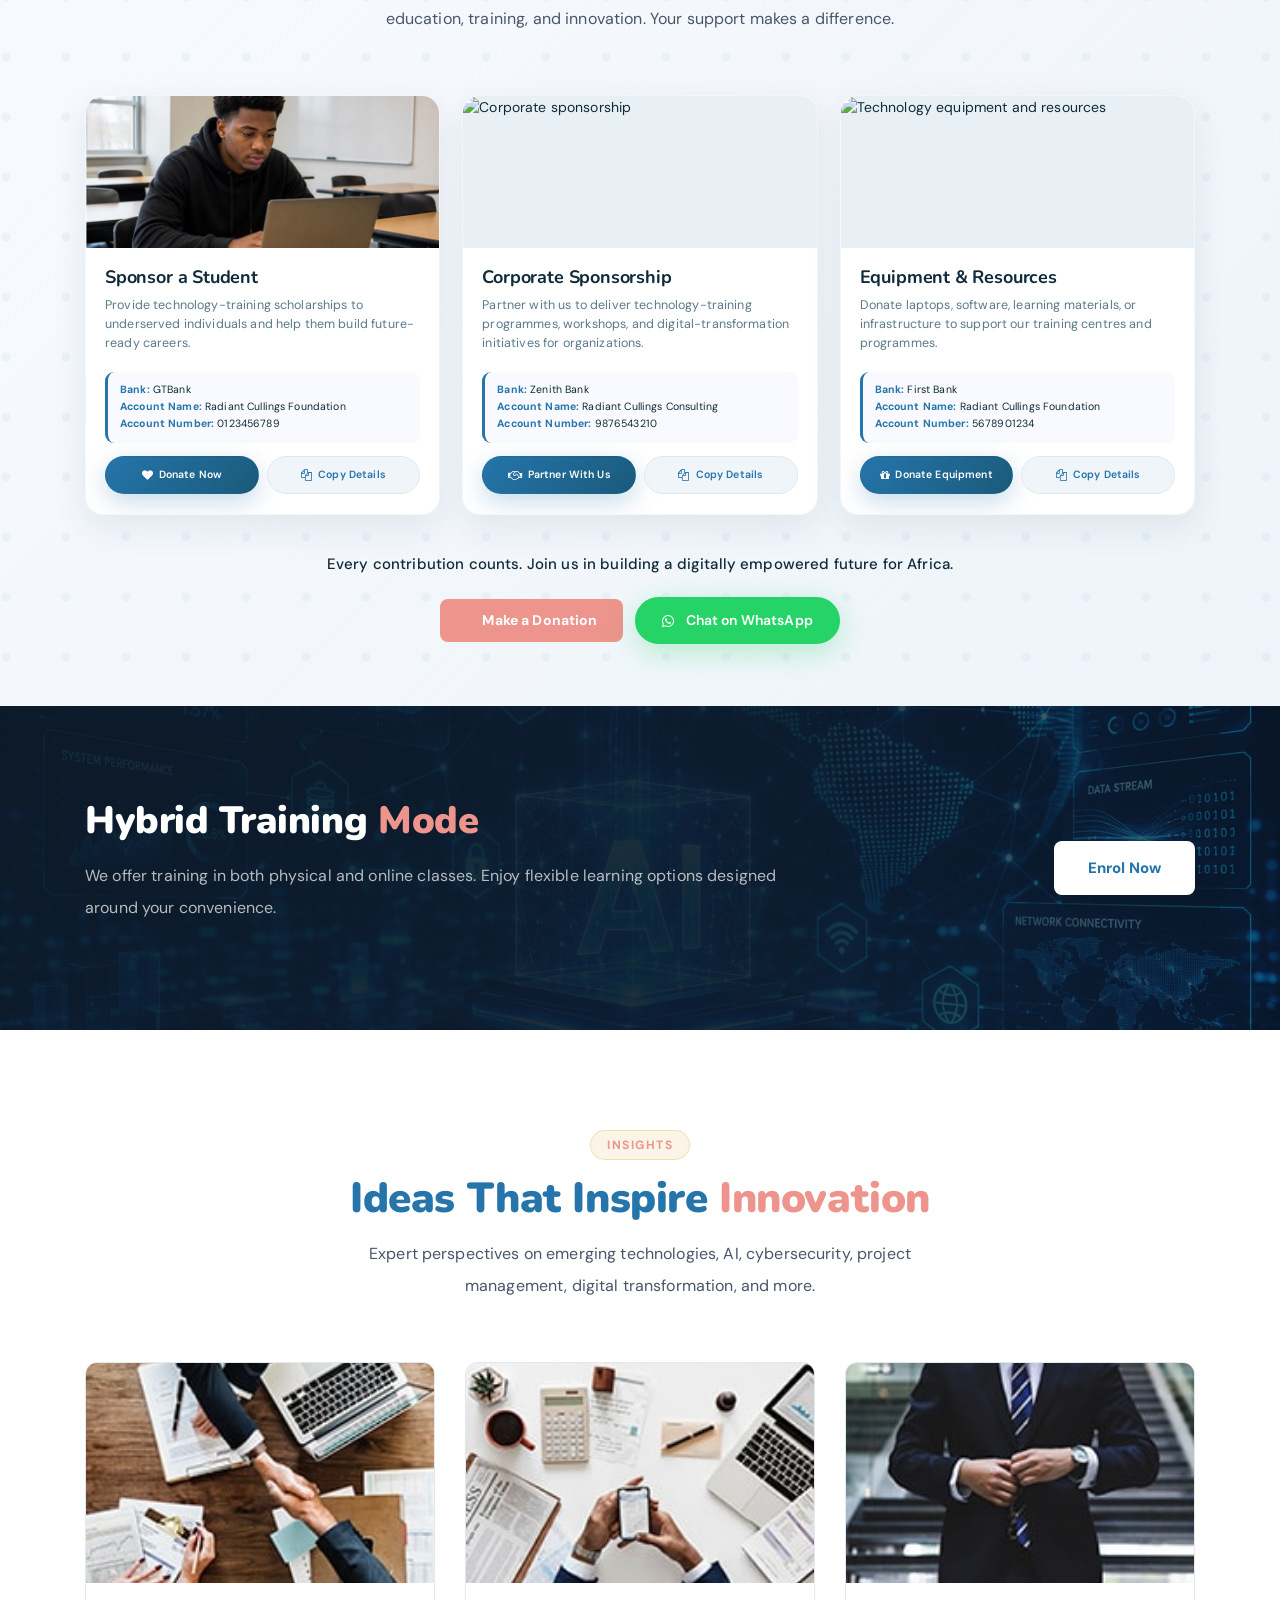
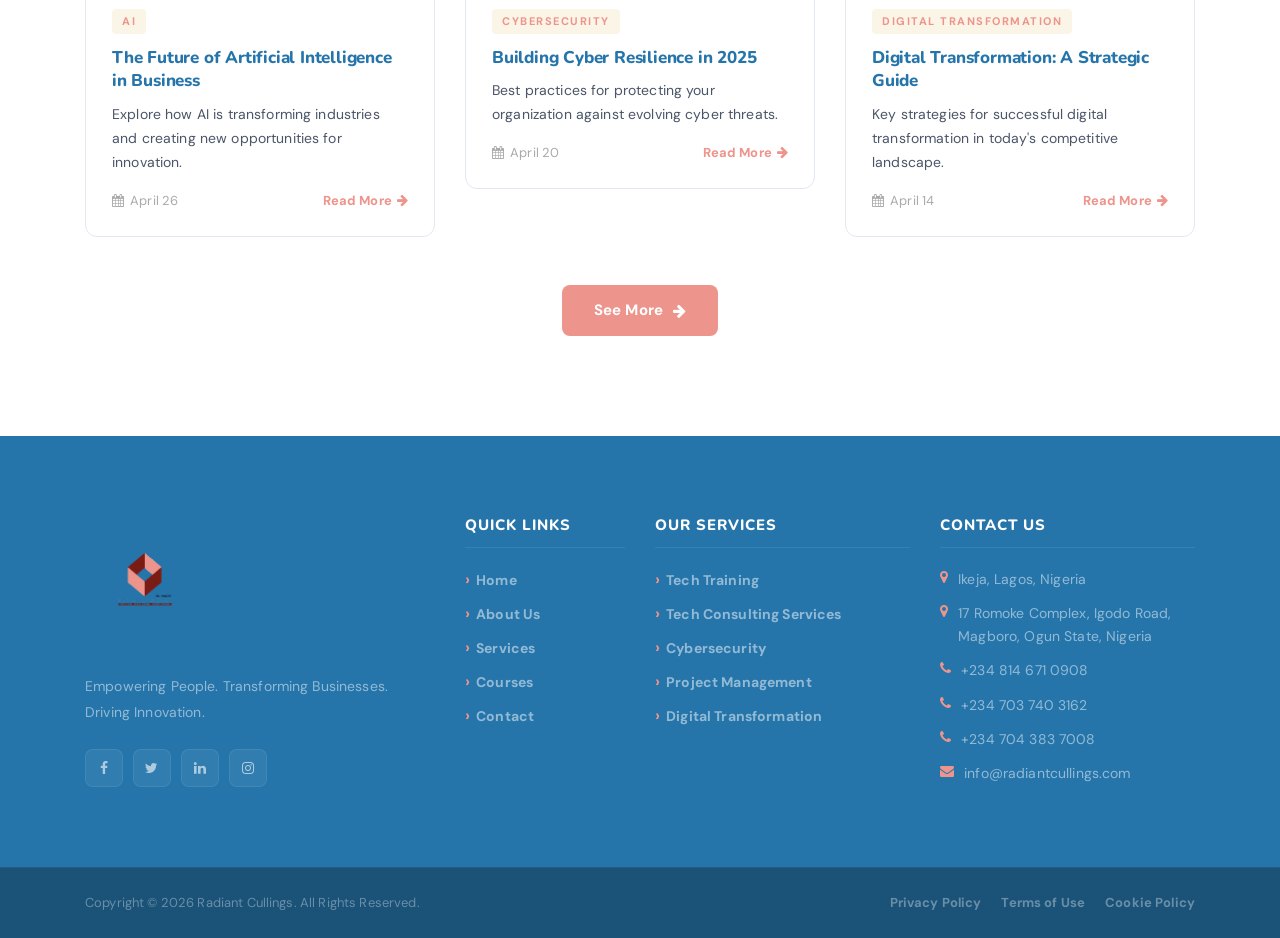
==== commit 5246390d: "services pagination" ====
--- a/index.html
+++ b/index.html
@@ -3401,8 +3401,73 @@
           justify-content: center !important;
         }
       }
+
+      /* Tech Consulting Services carousel: matches Our Tech Courses */
+      .rc-home-services-shell {
+        position: relative;
+        margin-top: 32px;
+      }
+
+      .rc-home-services-viewport {
+        width: 100%;
+        overflow-x: auto;
+        overflow-y: hidden;
+        scroll-behavior: smooth;
+        scroll-snap-type: x mandatory;
+        scrollbar-width: none;
+        overscroll-behavior-inline: contain;
+        touch-action: pan-x;
+      }
+
+      .rc-home-services-viewport::-webkit-scrollbar {
+        display: none;
+      }
+
+      .rc-home-services-track {
+        display: flex;
+        align-items: stretch;
+        gap: 22px;
+        padding: 8px 4px 28px;
+      }
+
+      .rc-home-service-slide {
+        /* Show two cards on desktop so the three services can paginate. */
+        flex: 0 0 calc((100% - 22px) / 2);
+        min-width: 0;
+        scroll-snap-align: start;
+        scroll-snap-stop: always;
+      }
+
+      .rc-home-services-shell > .rc-home-courses-arrow {
+        display: inline-flex !important;
+        visibility: visible;
+        opacity: 1;
+      }
+
+      .rc-home-service-slide .ve-tech-card {
+        height: 100% !important;
+      }
+
+      @media (max-width: 991px) {
+        .rc-home-service-slide {
+          flex-basis: calc((100% - 22px) / 2);
+        }
+      }
+
+      @media (max-width: 768px) {
+        .rc-home-service-slide {
+          flex-basis: 86%;
+        }
+      }
+
+      @media (max-width: 480px) {
+        .rc-home-service-slide {
+          flex-basis: 94%;
+        }
+      }
     </style>
   </head>
+
   <body>
     <!-- Custom Circle and Dot Cursor -->
     <div
@@ -3573,7 +3638,8 @@
           <span class="ve-highlight">Radiant Cullings</span>
         </h1>
         <span class="ve-hero-badge">
-          Empowering Businesses Through Technology, Innovation, and Digital Excellence
+          Empowering Businesses Through Technology, Innovation, and Digital
+          Excellence
         </span>
         <p>
           Where technology meets excellence. We help individuals, organizations,
@@ -4032,7 +4098,7 @@
         <i aria-hidden="true" class="fa fa-chevron-right"></i>
       </button>
     </div>
-    <!-- Technology Services -->
+    <!-- Tech Services -->
     <section class="ve-section ve-tech-services-section">
       <div class="container">
         <div class="ve-section-header text-center">
@@ -4046,100 +4112,192 @@
             designed to equip you with in-demand digital skills.
           </p>
         </div>
-        <div class="ve-tech-services-grid">
-          <!-- Technology Training -->
-          <article class="ve-tech-card wow fadeInUp" data-wow-delay="100ms">
-            <div class="ve-tech-card-image">
-              <img
-                alt="Technology training class"
-                src="https://images.unsplash.com/photo-1531482615713-2afd69097998?w=600&amp;h=400&amp;fit=crop"
-              />
-              <div class="ve-tech-overlay">
-                <a class="ve-tech-overlay-btn" href="services.html#training">
-                  Explore
-                </a>
+        <div class="rc-home-services-shell">
+          <button
+            aria-label="Show previous consulting services"
+            class="rc-home-courses-arrow rc-home-courses-prev"
+            id="rcHomeServicesPrev"
+            type="button"
+          >
+            <i aria-hidden="true" class="fa fa-chevron-left"></i>
+          </button>
+          <div
+            aria-label="Tech consulting services carousel"
+            class="rc-home-services-viewport"
+            id="rcHomeServicesViewport"
+            tabindex="0"
+          >
+            <div class="rc-home-services-track" id="rcHomeServicesTrack">
+              <!-- Technology Training -->
+              <div class="rc-home-service-slide">
+                <article
+                  class="ve-tech-card wow fadeInUp"
+                  data-wow-delay="100ms">
+                  <div class="ve-tech-card-image">
+                    <img
+                      alt="Technology training class"
+                      src="https://images.unsplash.com/photo-1531482615713-2afd69097998?w=600&amp;h=400&amp;fit=crop"
+                    />
+                    <div class="ve-tech-overlay">
+                      <a
+                        class="ve-tech-overlay-btn"
+                        href="services.html#training">
+                        Explore
+                      </a>
+                    </div>
+                  </div>
+                  <div class="ve-tech-card-body">
+                    <div class="ve-tech-icon">
+                      <i class="icon-profits"></i>
+                    </div>
+                    <h4>Tech Training</h4>
+                    <p>
+                      Cybersecurity, data analysis, AI training, project
+                      management, UI/UX, graphic design, video editing, software
+                      development, and more.
+                    </p>
+                    <a class="ve-tech-link" href="courses.html">
+                      Enroll now
+
+                      <i aria-hidden="true" class="fa fa-arrow-right"></i>
+                    </a>
+                  </div>
+                </article>
               </div>
+              <!-- Technology Consulting -->
+              <div class="rc-home-service-slide">
+                <article
+                  class="ve-tech-card wow fadeInUp"
+                  data-wow-delay="200ms"
+                >
+                  <div class="ve-tech-card-image">
+                    <img
+                      alt="Technology consulting"
+                      src="https://images.unsplash.com/photo-1451187580459-43490279c0fa?w=600&amp;h=400&amp;fit=crop"
+                    />
+                    <div class="ve-tech-overlay">
+                      <a
+                        class="ve-tech-overlay-btn"
+                        href="services.html#consulting"
+                      >
+                        Explore
+                      </a>
+                    </div>
+                  </div>
+                  <div class="ve-tech-card-body">
+                    <div class="ve-tech-icon">
+                      <i class="icon-money-1"></i>
+                    </div>
+                    <h4>Tech Consulting Firm</h4>
+                    <p>
+                      Make informed technology decisions, improve operational
+                      efficiency, and implement solutions that support
+                      sustainable business growth.
+                    </p>
+                    <a class="ve-tech-link" href="services.html#consulting">
+                      Book now
+
+                      <i aria-hidden="true" class="fa fa-arrow-right"></i>
+                    </a>
+                  </div>
+                </article>
+              </div>
+              <!-- Cybersecurity -->
+              <div class="rc-home-service-slide">
+                <article
+                  class="ve-tech-card wow fadeInUp"
+                  data-wow-delay="300ms"
+                >
+                  <div class="ve-tech-card-image">
+                    <img
+                      alt="Cybersecurity services"
+                      src="https://images.unsplash.com/photo-1550751827-4bd374c3f58b?w=600&amp;h=400&amp;fit=crop"
+                    />
+                    <div class="ve-tech-overlay">
+                      <a
+                        class="ve-tech-overlay-btn"
+                        href="services.html#cybersecurity"
+                      >
+                        Explore
+                      </a>
+                    </div>
+                  </div>
+                  <div class="ve-tech-card-body">
+                    <div class="ve-tech-icon">
+                      <i class="icon-coin"></i>
+                    </div>
+                    <h4>Cybersecurity Services</h4>
+                    <p>
+                      Protect your digital assets with cybersecurity awareness,
+                      training, security assessments, risk management, and
+                      policy development.
+                    </p>
+                    <a class="ve-tech-link" href="services.html#cybersecurity">
+                      Book seesion with an expert
+
+                      <i aria-hidden="true" class="fa fa-arrow-right"></i>
+                    </a>
+                  </div>
+                </article>
+              </div>
+              <!-- International Exams and Certifications -->
+              <div class="rc-home-service-slide">
+                <article
+                  class="ve-tech-card wow fadeInUp"
+                  data-wow-delay="100ms">
+                  <div class="ve-tech-card-image">
+                    <img
+                      alt="Technology training class"
+                      src="./img/bg-img/exams.jpeg"
+                    />
+                    <div class="ve-tech-overlay">
+                      <a
+                        class="ve-tech-overlay-btn"
+                        href="services.html#training">
+                        Explore
+                      </a>
+                    </div>
+                  </div>
+                  <div class="ve-tech-card-body">
+                    <div class="ve-tech-icon">
+                      <i class="icon-profits"></i>
+                    </div>
+                    <h4>International Exams and Certification</h4>
+                    <p>
+                      Globally recognized certifications in cybersecurity, cloud computing,
+                      project management, data science, IT service management, and more.
+                    </p>
+                    <a class="ve-tech-link" href="courses.html">
+                      Enroll now
+
+                      <i aria-hidden="true" class="fa fa-arrow-right"></i>
+                    </a>
+                  </div>
+                </article>
+              </div>
+
+              
             </div>
-            <div class="ve-tech-card-body">
-              <div class="ve-tech-icon">
-                <i class="icon-profits"></i>
-              </div>
-              <h4>Tech Training Company</h4>
-              <p>
-                Cybersecurity, data analysis, AI training, project management,
-                UI/UX, graphic design, video editing, software development, and
-                more.
-              </p>
-              <a class="ve-tech-link" href="services.html#training">
-                Book now
-
-                <i aria-hidden="true" class="fa fa-arrow-right"></i>
-              </a>
-            </div>
-          </article>
-          <!-- Technology Consulting -->
-          <article class="ve-tech-card wow fadeInUp" data-wow-delay="200ms">
-            <div class="ve-tech-card-image">
-              <img
-                alt="Technology consulting"
-                src="https://images.unsplash.com/photo-1451187580459-43490279c0fa?w=600&amp;h=400&amp;fit=crop"
-              />
-              <div class="ve-tech-overlay">
-                <a class="ve-tech-overlay-btn" href="services.html#consulting">
-                  Explore
-                </a>
-              </div>
-            </div>
-            <div class="ve-tech-card-body">
-              <div class="ve-tech-icon">
-                <i class="icon-money-1"></i>
-              </div>
-              <h4>Tech Consulting Firm</h4>
-              <p>
-                Make informed technology decisions, improve operational
-                efficiency, and implement solutions that support sustainable
-                business growth.
-              </p>
-              <a class="ve-tech-link" href="services.html#consulting">
-                Book now
-
-                <i aria-hidden="true" class="fa fa-arrow-right"></i>
-              </a>
-            </div>
-          </article>
-          <!-- Cybersecurity -->
-          <article class="ve-tech-card wow fadeInUp" data-wow-delay="300ms">
-            <div class="ve-tech-card-image">
-              <img
-                alt="Cybersecurity services"
-                src="https://images.unsplash.com/photo-1550751827-4bd374c3f58b?w=600&amp;h=400&amp;fit=crop"
-              />
-              <div class="ve-tech-overlay">
-                <a
-                  class="ve-tech-overlay-btn"
-                  href="services.html#cybersecurity"
-                >
-                  Explore
-                </a>
-              </div>
-            </div>
-            <div class="ve-tech-card-body">
-              <div class="ve-tech-icon">
-                <i class="icon-coin"></i>
-              </div>
-              <h4>Cybersecurity Services</h4>
-              <p>
-                Protect your digital assets with cybersecurity awareness,
-                training, security assessments, risk management, and policy
-                development.
-              </p>
-              <a class="ve-tech-link" href="services.html#cybersecurity">
-                Book seesion with an expert
-
-                <i aria-hidden="true" class="fa fa-arrow-right"></i>
-              </a>
-            </div>
-          </article>
+          </div>
+          <button
+            aria-label="Show next consulting services"
+            class="rc-home-courses-arrow rc-home-courses-next"
+            id="rcHomeServicesNext"
+            type="button"
+          >
+            <i aria-hidden="true" class="fa fa-chevron-right"></i>
+          </button>
+        </div>
+        <div aria-live="polite" class="rc-home-courses-status">
+          <div aria-hidden="true" class="rc-home-courses-progress">
+            <span
+              class="rc-home-courses-progress-bar"
+              id="rcHomeServicesProgress"
+            ></span>
+          </div>
+          <span class="rc-home-courses-counter" id="rcHomeServicesCounter">
+            01 / 01
+          </span>
         </div>
         <div
           class="ve-tech-btn-wrap text-center wow fadeInUp"
@@ -4218,7 +4376,6 @@
         </span>
       </div>
     </div> -->
-
 
     <!-- Why Choose Us -->
     <section class="ve-section ve-whyus-section">
@@ -4818,10 +4975,9 @@
           </article>
         </div>
         <!-- Sponsorship Partners -->
-        <div
+        <!-- <div
           class="ve-sponsorship-partners wow fadeInUp"
-          data-wow-delay="400ms"
-        >
+          data-wow-delay="400ms">
           <h4>Our Sponsorship Partners</h4>
           <div class="ve-partners-grid">
             <div class="ve-partner-item">
@@ -4840,7 +4996,7 @@
               <img alt="Microsoft" src="img/bg-img/microsoft.png" />
             </div>
           </div>
-        </div>
+        </div> -->
         <!-- Donation CTA -->
         <div
           class="ve-donation-cta text-center wow fadeInUp"
@@ -5069,7 +5225,7 @@
             <h5 class="ve-footer-title">Our Services</h5>
             <ul class="ve-footer-links">
               <li><a href="courses.html">Tech Training</a></li>
-              <li><a href="consulting.html">Tech Consulting Services</a></li>
+              <li><a href="services.html">Tech Consulting Services</a></li>
               <li><a href="services.html#cybersecurity">Cybersecurity</a></li>
               <li><a href="services.html#project">Project Management</a></li>
               <li>
@@ -5988,6 +6144,179 @@
         startAutoplay();
       });
     </script>
+    <!-- Tech Consulting Services Carousel Script -->
+    <script>
+      document.addEventListener("DOMContentLoaded", function () {
+        var viewport = document.getElementById("rcHomeServicesViewport");
+        var track = document.getElementById("rcHomeServicesTrack");
+        var previousButton = document.getElementById("rcHomeServicesPrev");
+        var nextButton = document.getElementById("rcHomeServicesNext");
+        var progressBar = document.getElementById("rcHomeServicesProgress");
+        var counter = document.getElementById("rcHomeServicesCounter");
+
+        if (!viewport || !track || !previousButton || !nextButton) return;
+
+        var slides = Array.prototype.slice.call(
+          track.querySelectorAll(".rc-home-service-slide"),
+        );
+        if (!slides.length) return;
+
+        var currentIndex = 0;
+        var visibleSlides = 1;
+        var maximumIndex = slides.length - 1;
+        var autoplayTimer = null;
+        var scrollTimer = null;
+        var resizeTimer = null;
+        var reducedMotion = window.matchMedia(
+          "(prefers-reduced-motion: reduce)",
+        ).matches;
+
+        function formatNumber(number) {
+          return String(number).padStart(2, "0");
+        }
+
+        function calculateVisibleSlides() {
+          var styles = window.getComputedStyle(track);
+          var gap = parseFloat(styles.columnGap) || parseFloat(styles.gap) || 0;
+          var unitWidth = slides[0].getBoundingClientRect().width + gap;
+          visibleSlides = Math.max(
+            1,
+            Math.floor((viewport.clientWidth + gap) / unitWidth),
+          );
+          maximumIndex = Math.max(0, slides.length - visibleSlides);
+          currentIndex = Math.min(currentIndex, maximumIndex);
+        }
+
+        function slideLeftPosition(index) {
+          return slides[index].offsetLeft - track.offsetLeft;
+        }
+
+        function updateStatus() {
+          var totalPositions = maximumIndex + 1;
+          var progress = ((currentIndex + 1) / totalPositions) * 100;
+          if (progressBar)
+            progressBar.style.width = Math.max(10, progress) + "%";
+          if (counter) {
+            counter.textContent =
+              formatNumber(currentIndex + 1) +
+              " / " +
+              formatNumber(totalPositions);
+          }
+          var hasMultiplePositions = maximumIndex > 0;
+          previousButton.style.display = "inline-flex";
+          nextButton.style.display = "inline-flex";
+          previousButton.disabled = !hasMultiplePositions;
+          nextButton.disabled = !hasMultiplePositions;
+        }
+
+        function goToSlide(index, smooth) {
+          if (index < 0) index = maximumIndex;
+          if (index > maximumIndex) index = 0;
+          currentIndex = index;
+          viewport.scrollTo({
+            left: slideLeftPosition(currentIndex),
+            behavior: smooth === false || reducedMotion ? "auto" : "smooth",
+          });
+          updateStatus();
+        }
+
+        function nextSlide() {
+          goToSlide(currentIndex + 1, true);
+        }
+        function previousSlide() {
+          goToSlide(currentIndex - 1, true);
+        }
+
+        function stopAutoplay() {
+          if (autoplayTimer) {
+            window.clearInterval(autoplayTimer);
+            autoplayTimer = null;
+          }
+        }
+
+        function startAutoplay() {
+          stopAutoplay();
+          if (reducedMotion || maximumIndex === 0 || document.hidden) return;
+          autoplayTimer = window.setInterval(nextSlide, 3500);
+        }
+
+        function restartAutoplay() {
+          stopAutoplay();
+          startAutoplay();
+        }
+
+        function nearestIndex() {
+          var nearest = 0;
+          var shortestDistance = Infinity;
+          for (var index = 0; index <= maximumIndex; index += 1) {
+            var distance = Math.abs(
+              viewport.scrollLeft - slideLeftPosition(index),
+            );
+            if (distance < shortestDistance) {
+              shortestDistance = distance;
+              nearest = index;
+            }
+          }
+          return nearest;
+        }
+
+        previousButton.addEventListener("click", function () {
+          previousSlide();
+          restartAutoplay();
+        });
+        nextButton.addEventListener("click", function () {
+          nextSlide();
+          restartAutoplay();
+        });
+        viewport.addEventListener(
+          "scroll",
+          function () {
+            window.clearTimeout(scrollTimer);
+            scrollTimer = window.setTimeout(function () {
+              currentIndex = nearestIndex();
+              updateStatus();
+            }, 90);
+          },
+          { passive: true },
+        );
+        viewport.addEventListener("keydown", function (event) {
+          if (event.key === "ArrowRight") {
+            event.preventDefault();
+            nextSlide();
+            restartAutoplay();
+          }
+          if (event.key === "ArrowLeft") {
+            event.preventDefault();
+            previousSlide();
+            restartAutoplay();
+          }
+        });
+        viewport.addEventListener("mouseenter", stopAutoplay);
+        viewport.addEventListener("mouseleave", startAutoplay);
+        viewport.addEventListener("focusin", stopAutoplay);
+        viewport.addEventListener("focusout", startAutoplay);
+        viewport.addEventListener("touchstart", stopAutoplay, {
+          passive: true,
+        });
+        viewport.addEventListener("touchend", startAutoplay, { passive: true });
+        document.addEventListener("visibilitychange", function () {
+          if (document.hidden) stopAutoplay();
+          else startAutoplay();
+        });
+        window.addEventListener("resize", function () {
+          window.clearTimeout(resizeTimer);
+          resizeTimer = window.setTimeout(function () {
+            calculateVisibleSlides();
+            goToSlide(currentIndex, false);
+            restartAutoplay();
+          }, 150);
+        });
+
+        calculateVisibleSlides();
+        goToSlide(0, false);
+        startAutoplay();
+      });
+    </script>
     <!-- Tawk.to Chat Widget -->
     <script type="text/javascript">
       var Tawk_API = Tawk_API || {};
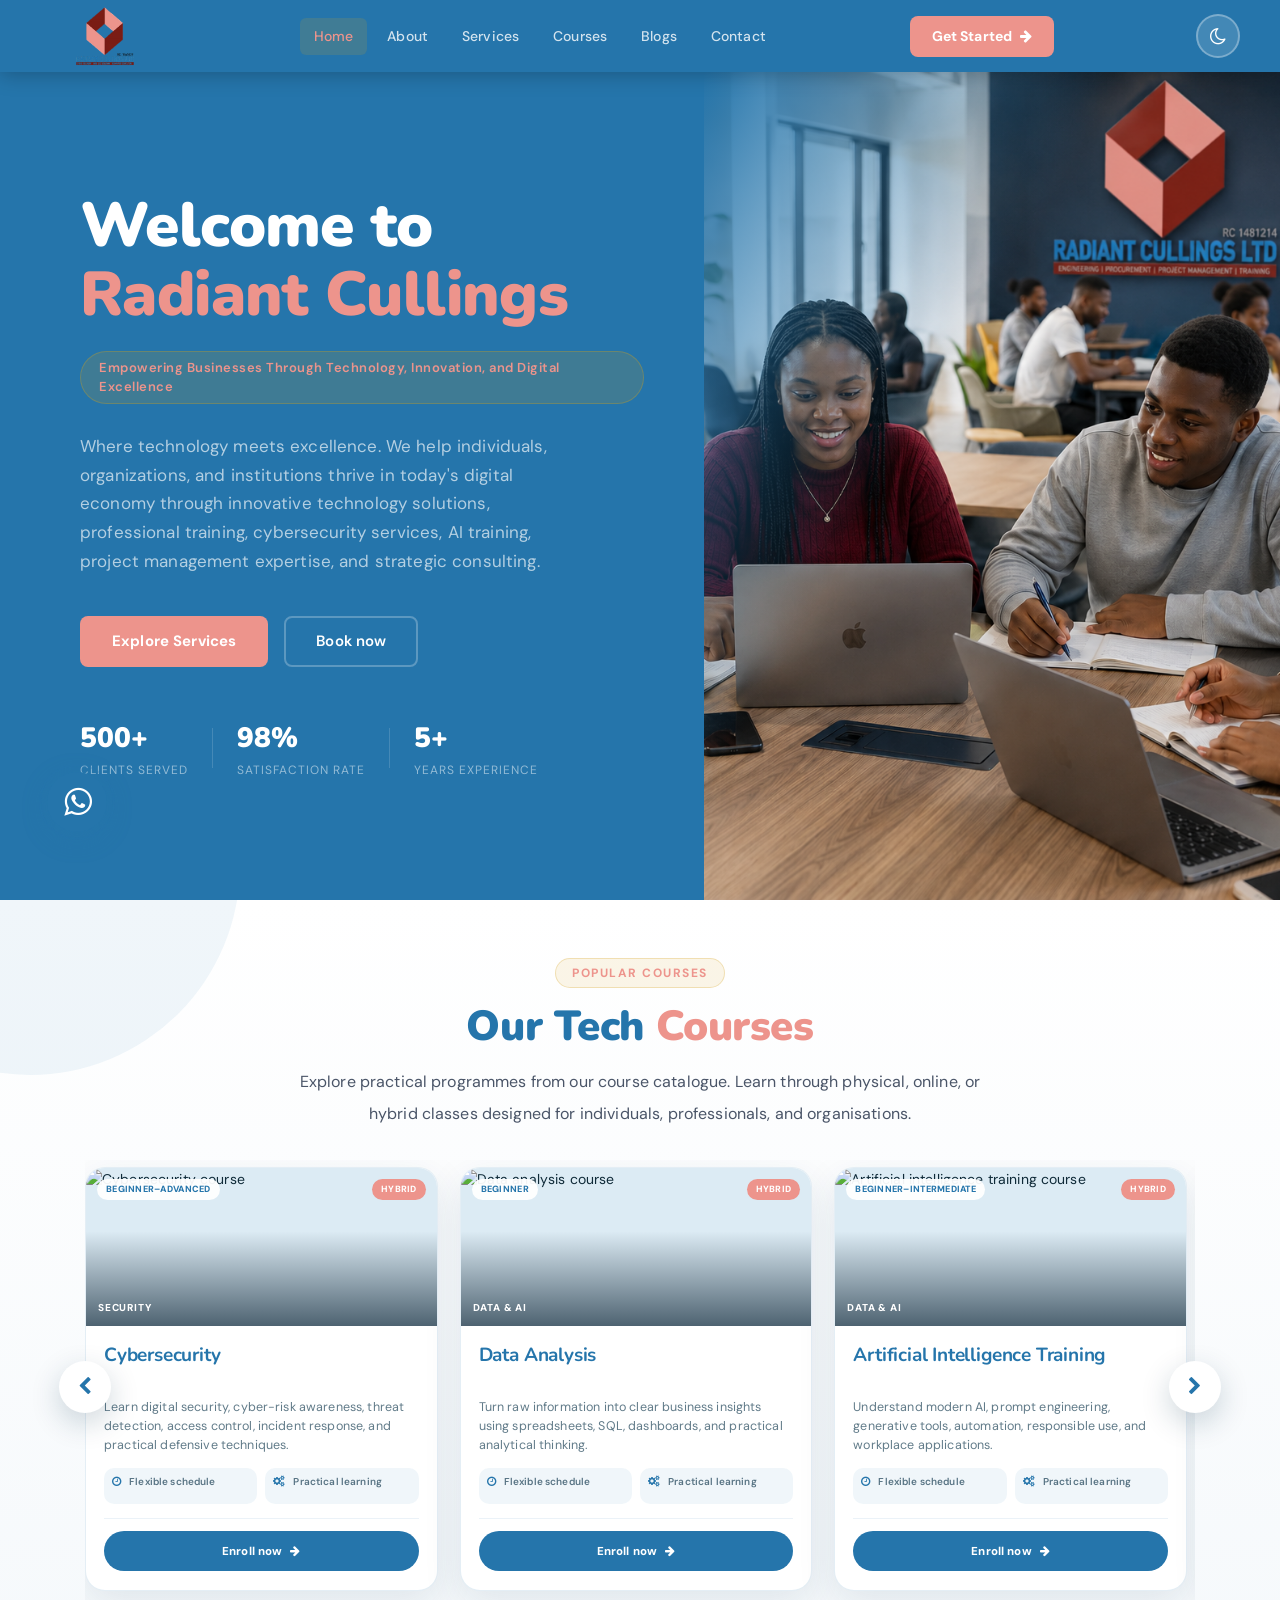
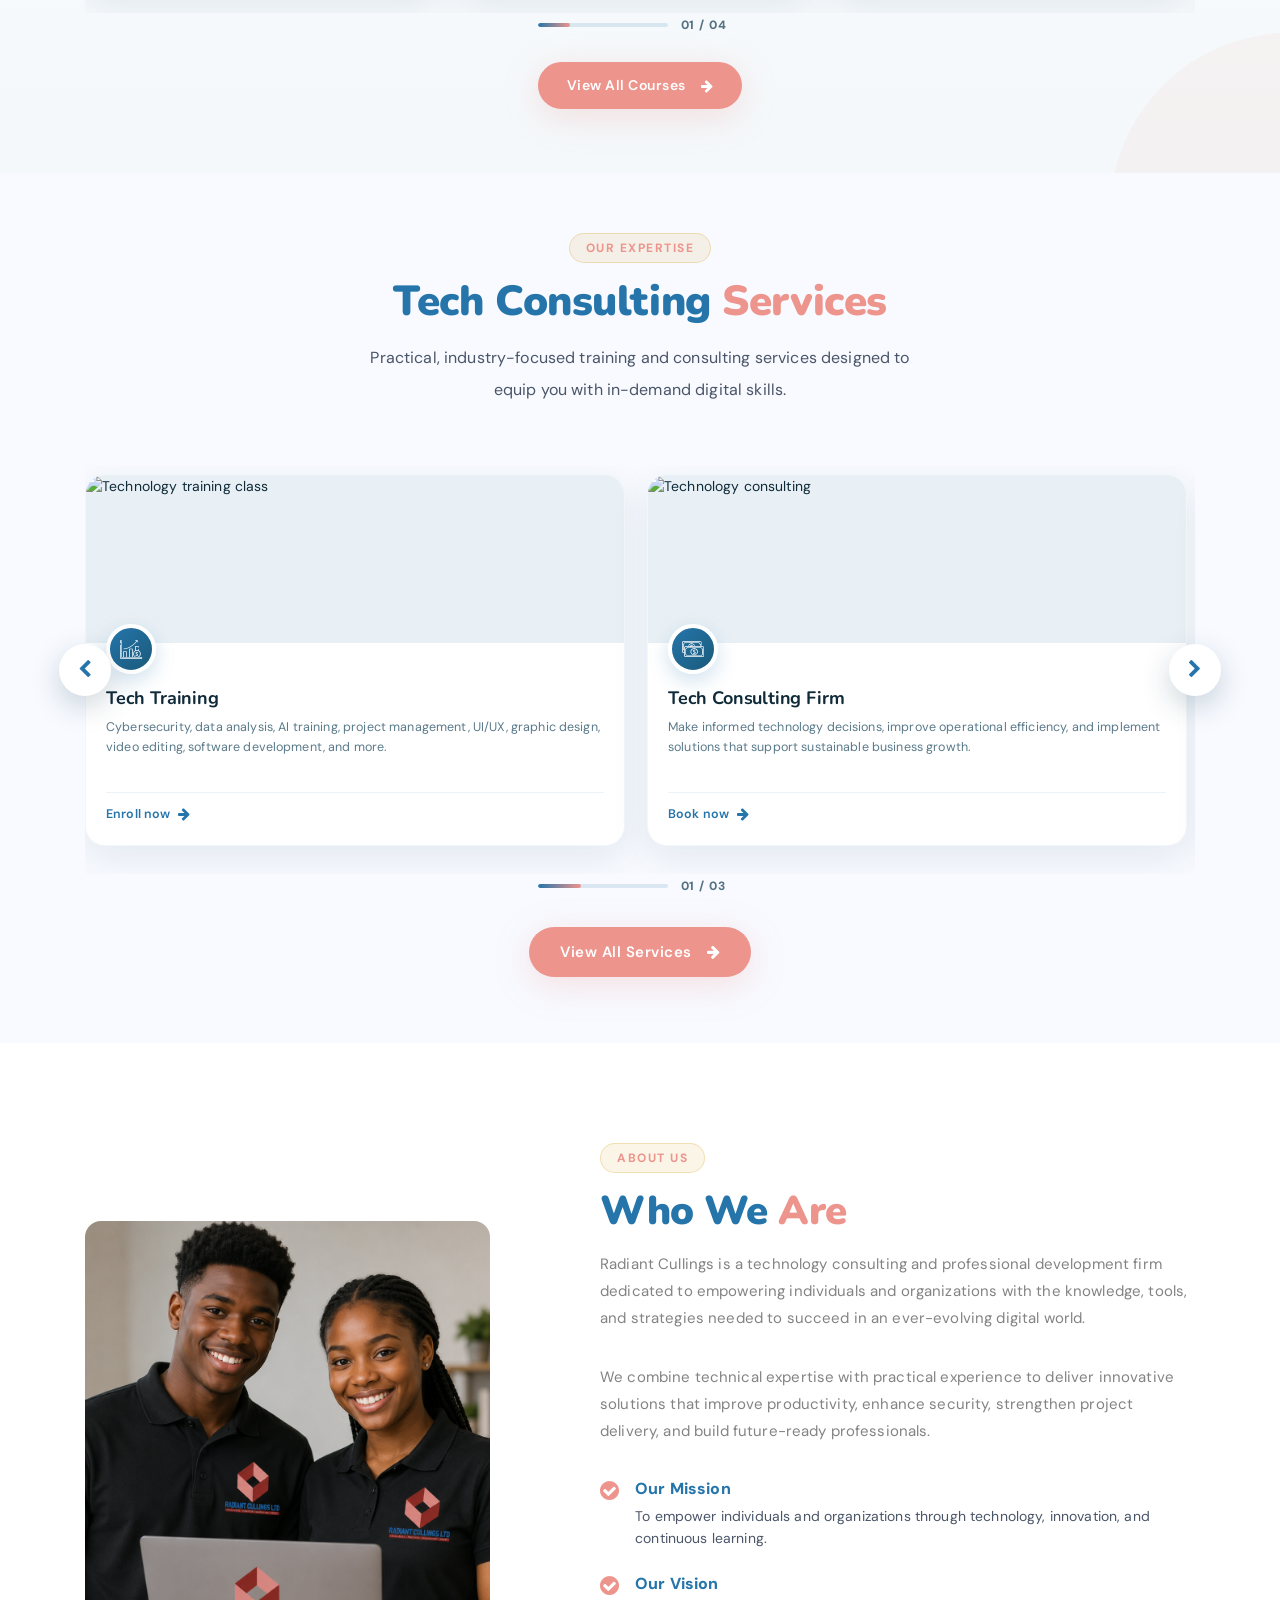
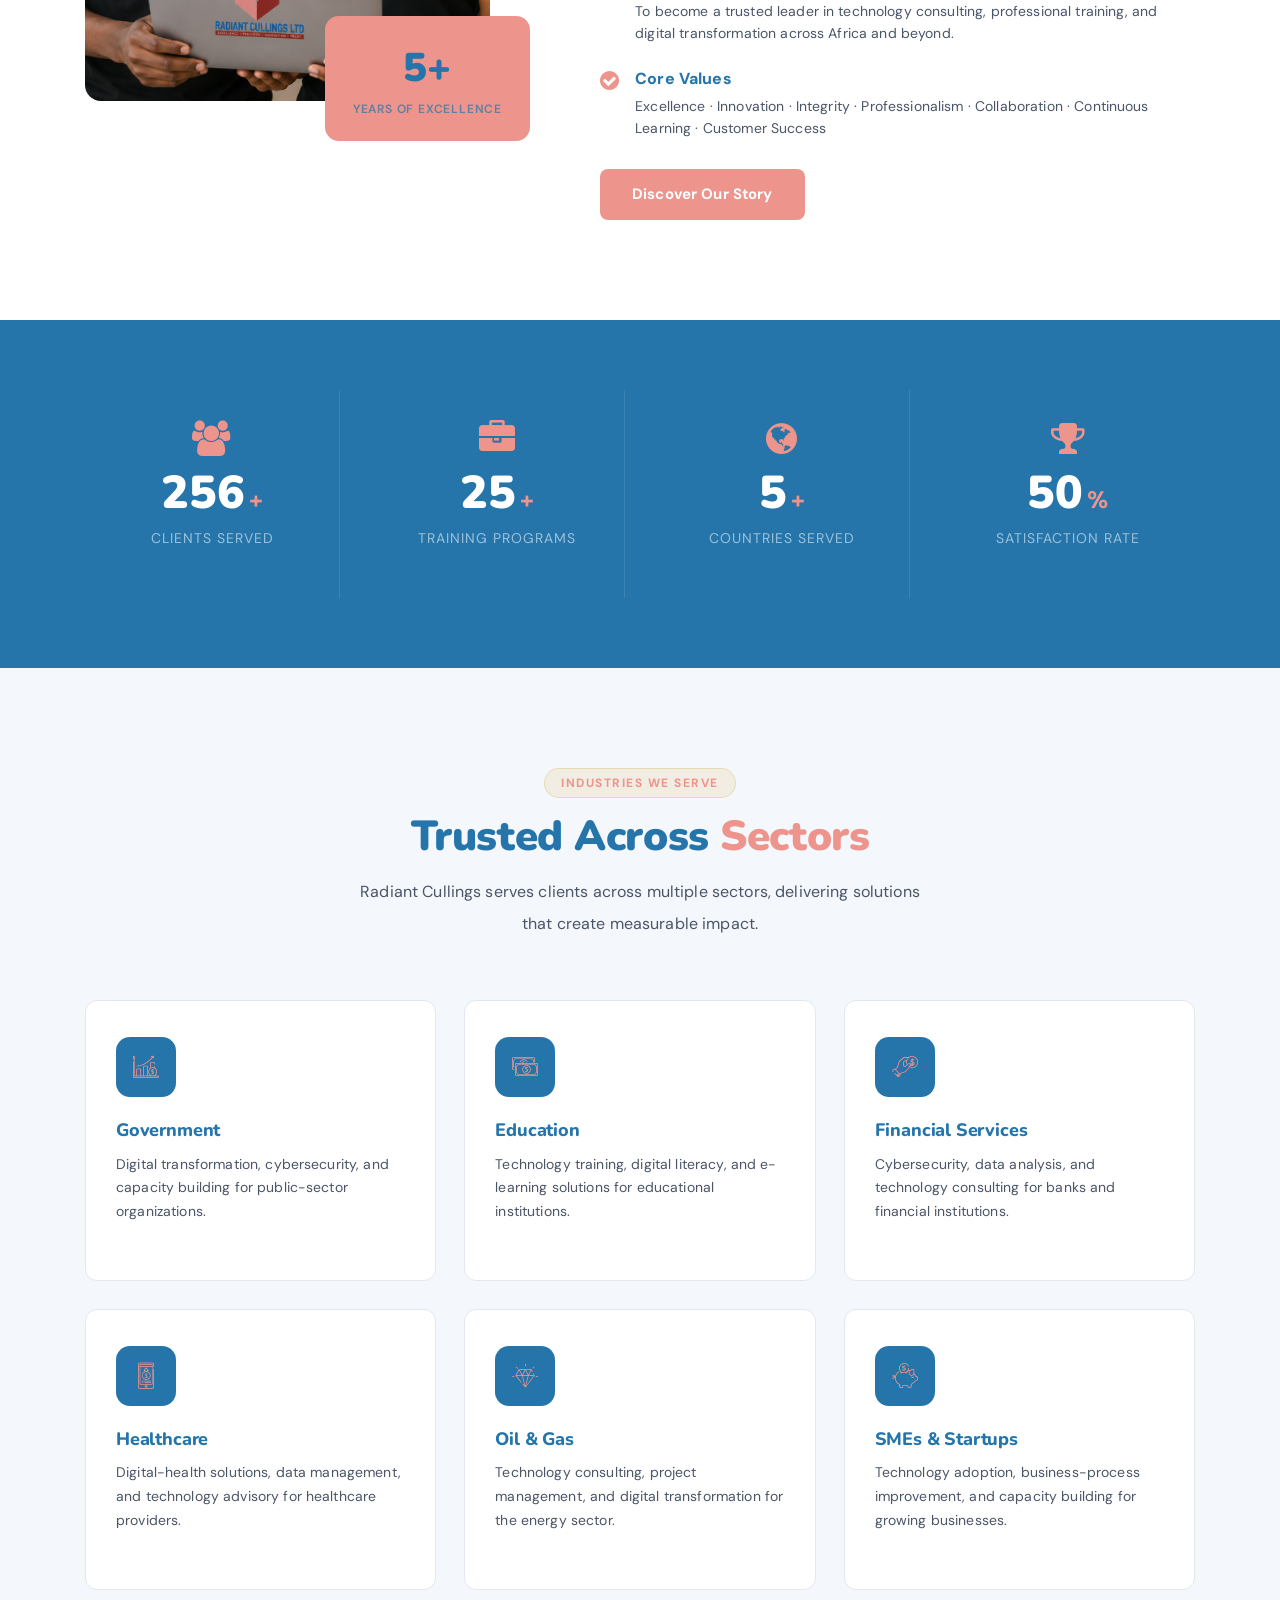
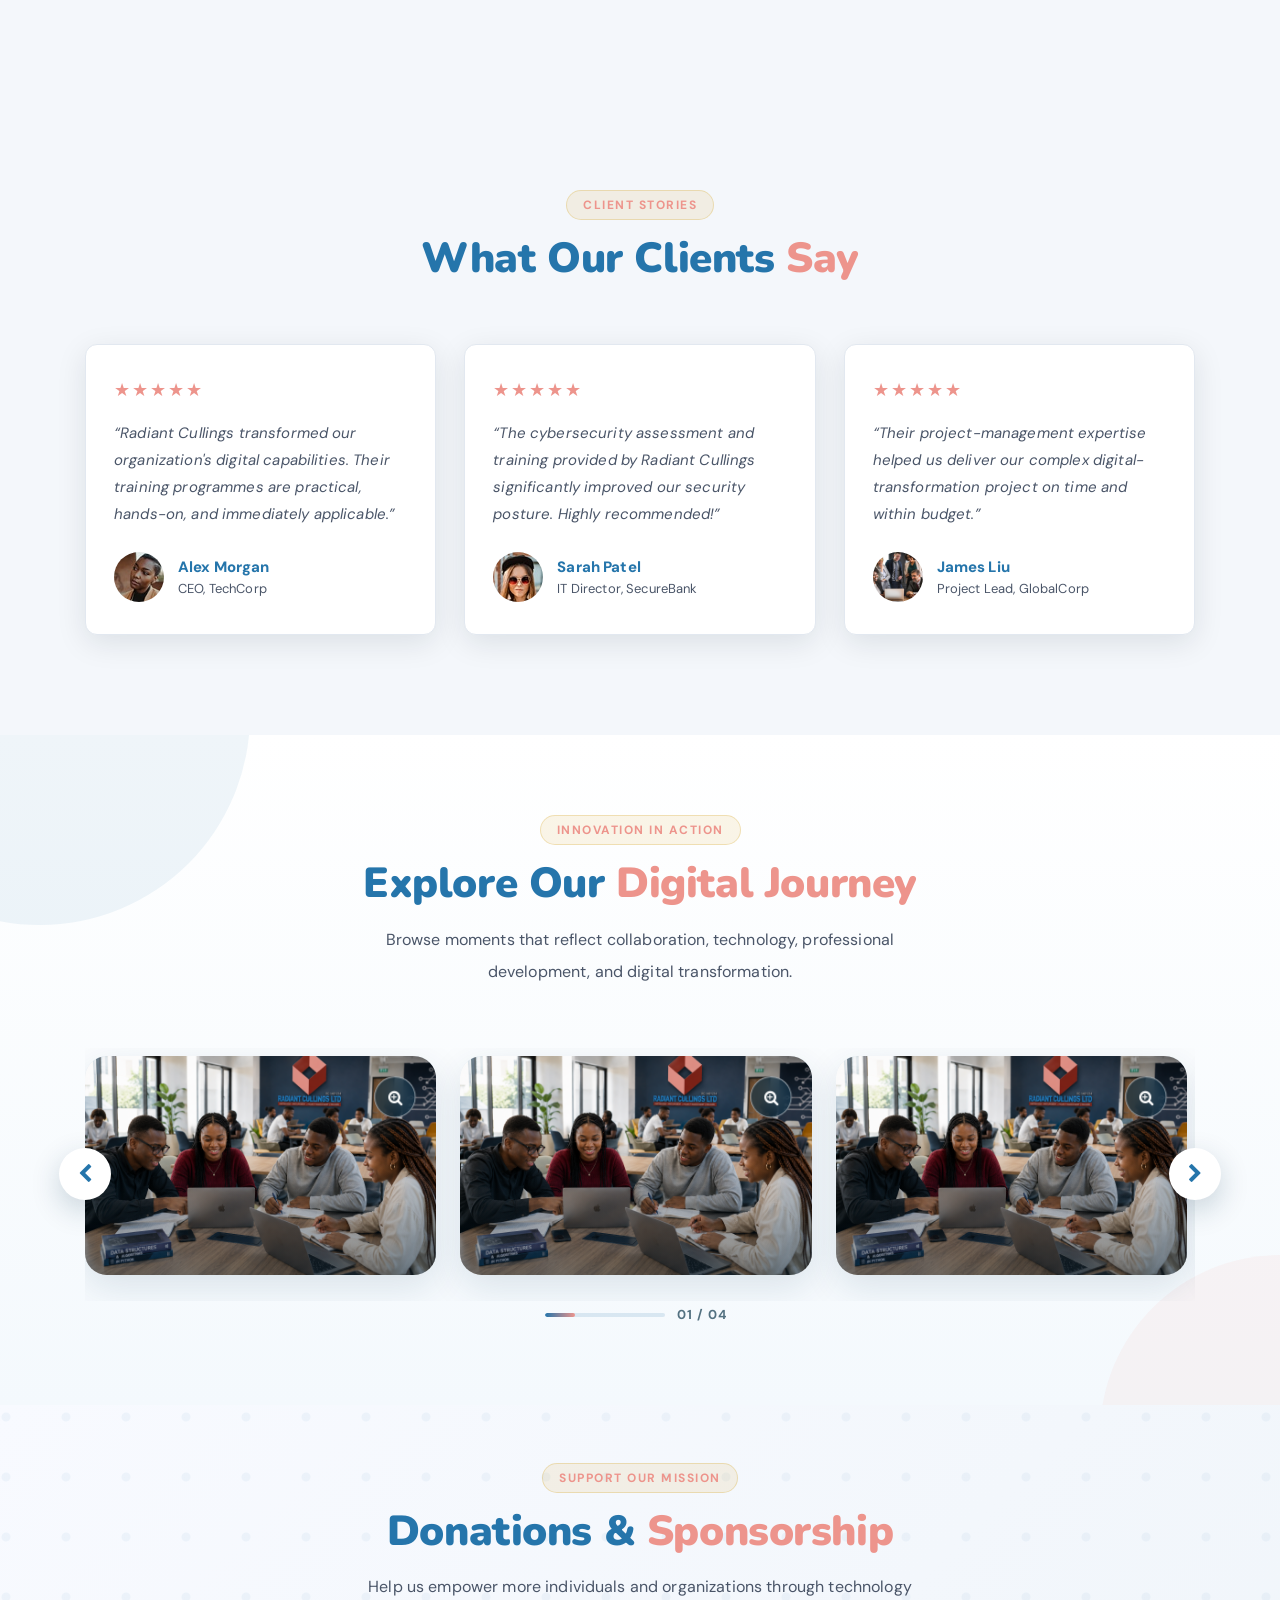
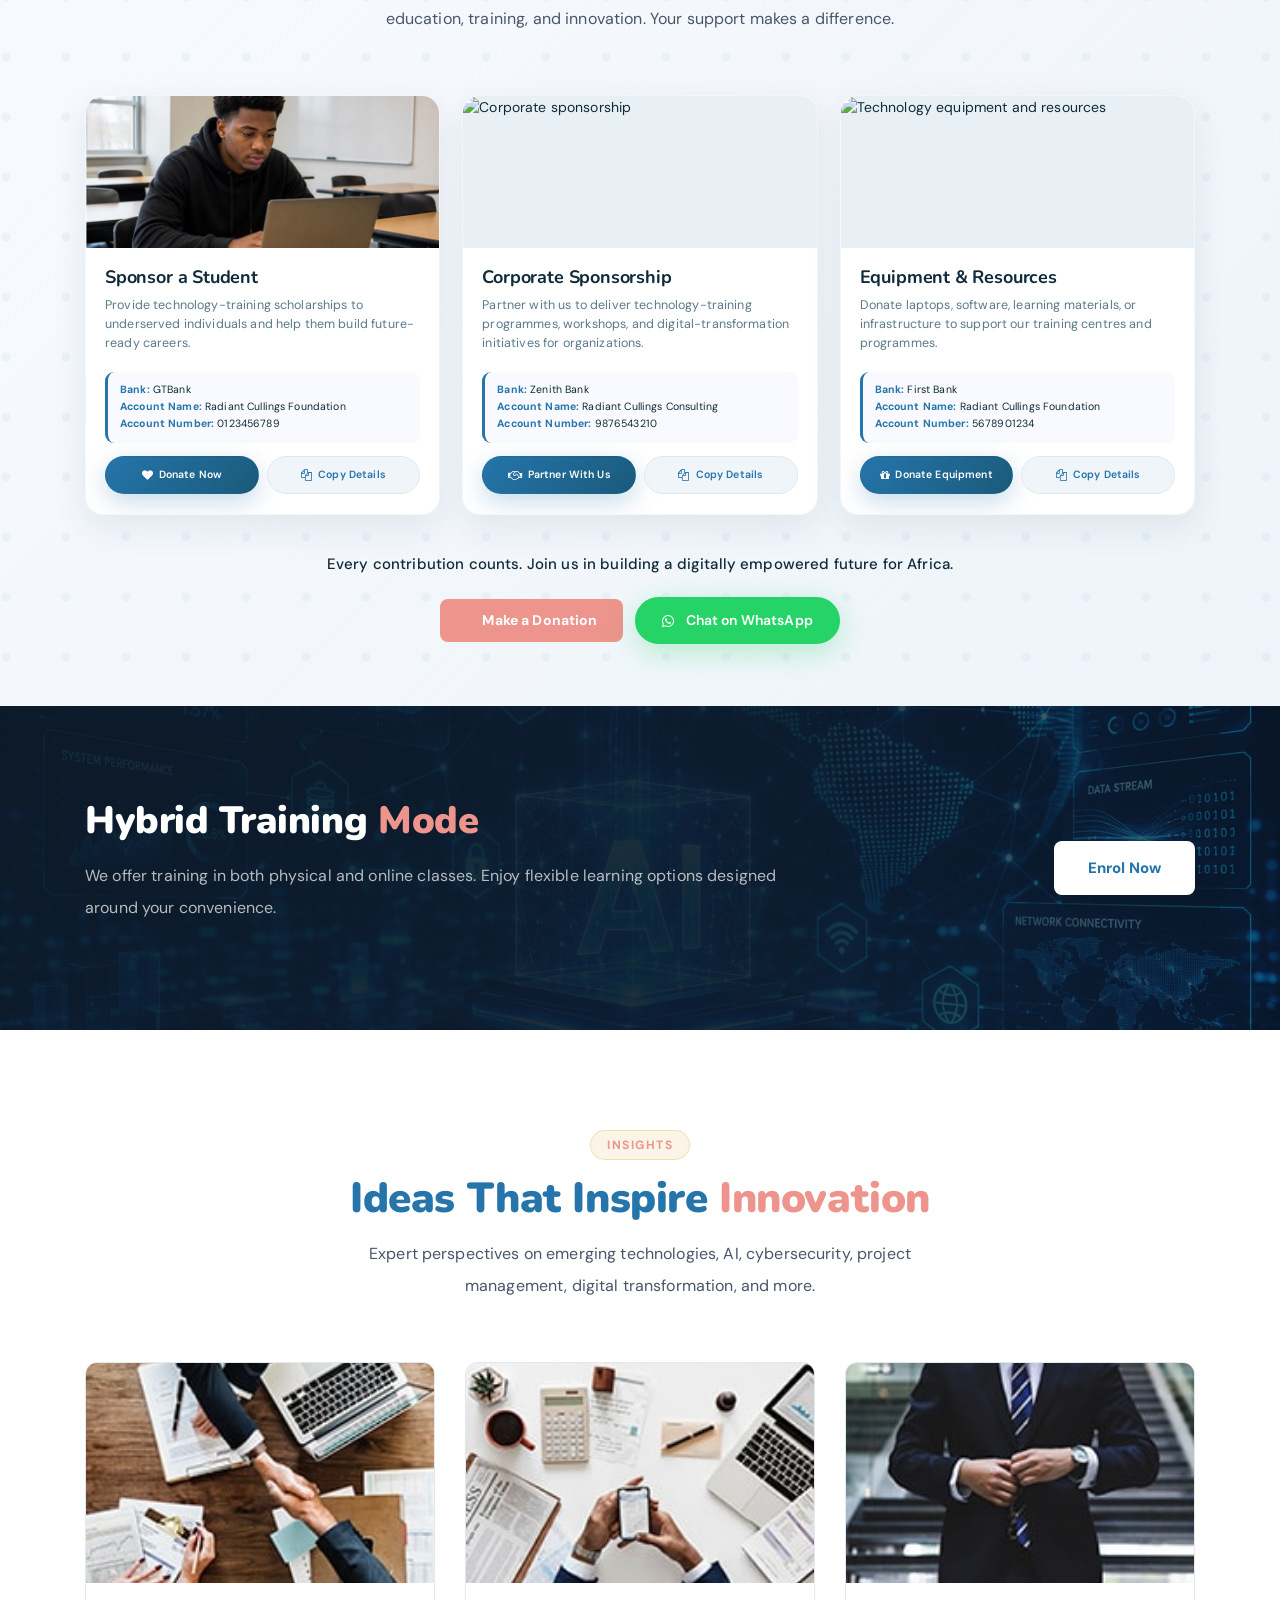
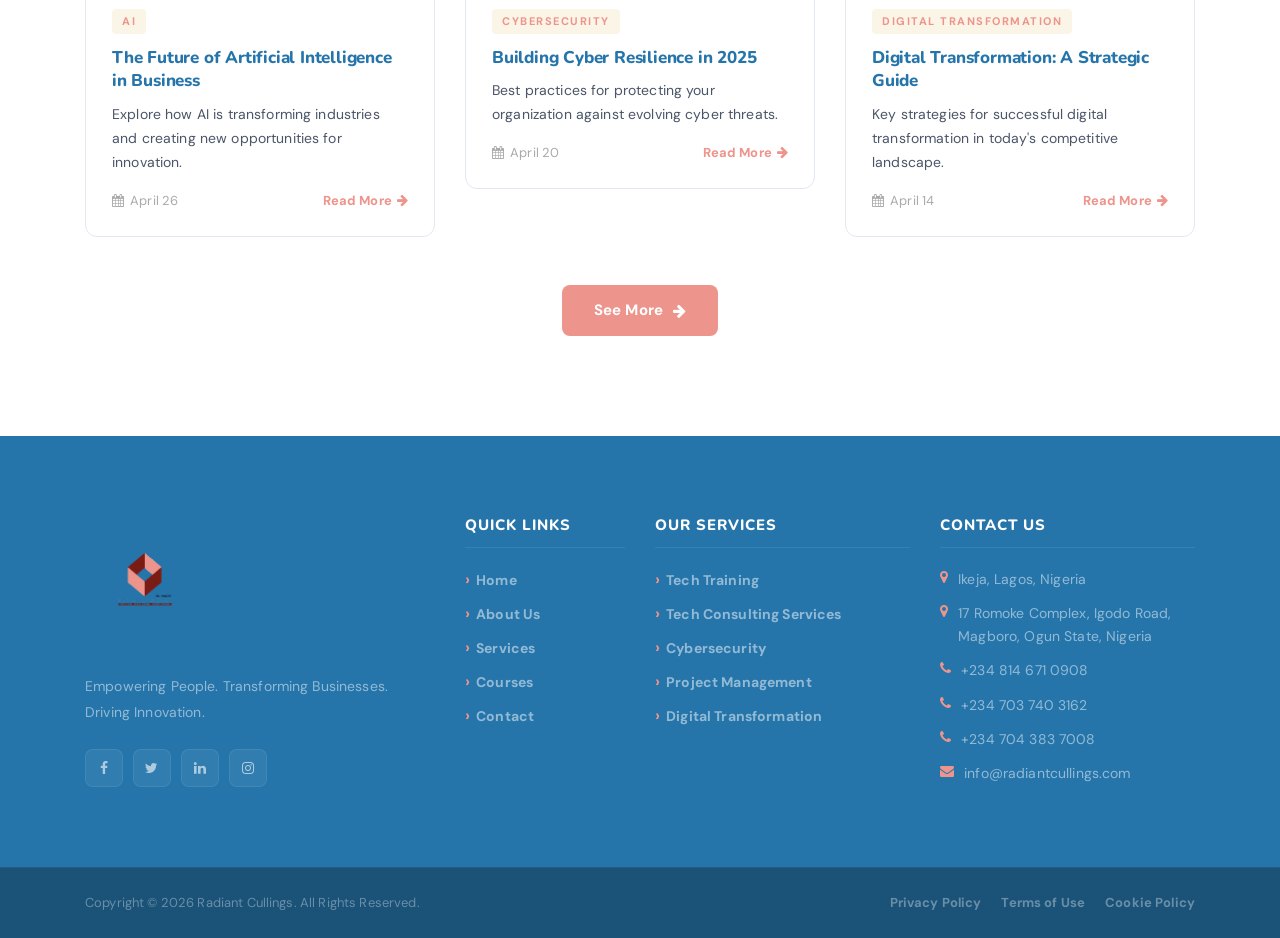
==== commit 7dec4a77: "creation of privacy, terms and use page" ====
--- a/index.html
+++ b/index.html
@@ -4132,7 +4132,8 @@
               <div class="rc-home-service-slide">
                 <article
                   class="ve-tech-card wow fadeInUp"
-                  data-wow-delay="100ms">
+                  data-wow-delay="100ms"
+                >
                   <div class="ve-tech-card-image">
                     <img
                       alt="Technology training class"
@@ -4141,7 +4142,8 @@
                     <div class="ve-tech-overlay">
                       <a
                         class="ve-tech-overlay-btn"
-                        href="services.html#training">
+                        href="services.html#training"
+                      >
                         Explore
                       </a>
                     </div>
@@ -4244,7 +4246,8 @@
               <div class="rc-home-service-slide">
                 <article
                   class="ve-tech-card wow fadeInUp"
-                  data-wow-delay="100ms">
+                  data-wow-delay="100ms"
+                >
                   <div class="ve-tech-card-image">
                     <img
                       alt="Technology training class"
@@ -4253,7 +4256,8 @@
                     <div class="ve-tech-overlay">
                       <a
                         class="ve-tech-overlay-btn"
-                        href="services.html#training">
+                        href="services.html#training"
+                      >
                         Explore
                       </a>
                     </div>
@@ -4264,8 +4268,9 @@
                     </div>
                     <h4>International Exams and Certification</h4>
                     <p>
-                      Globally recognized certifications in cybersecurity, cloud computing,
-                      project management, data science, IT service management, and more.
+                      Globally recognized certifications in cybersecurity, cloud
+                      computing, project management, data science, IT service
+                      management, and more.
                     </p>
                     <a class="ve-tech-link" href="courses.html">
                       Enroll now
@@ -4275,8 +4280,6 @@
                   </div>
                 </article>
               </div>
-
-              
             </div>
           </div>
           <button
@@ -5257,9 +5260,9 @@
               Rights Reserved.
             </p>
             <ul>
-              <li><a href="#">Privacy Policy</a></li>
-              <li><a href="#">Terms of Use</a></li>
-              <li><a href="#">Cookie Policy</a></li>
+              <li><a href="policy.html">Privacy Policy</a></li>
+              <li><a href="terms.html">Terms of Use</a></li>
+              <li><a href="cookie.html">Cookie Policy</a></li>
             </ul>
           </div>
         </div>
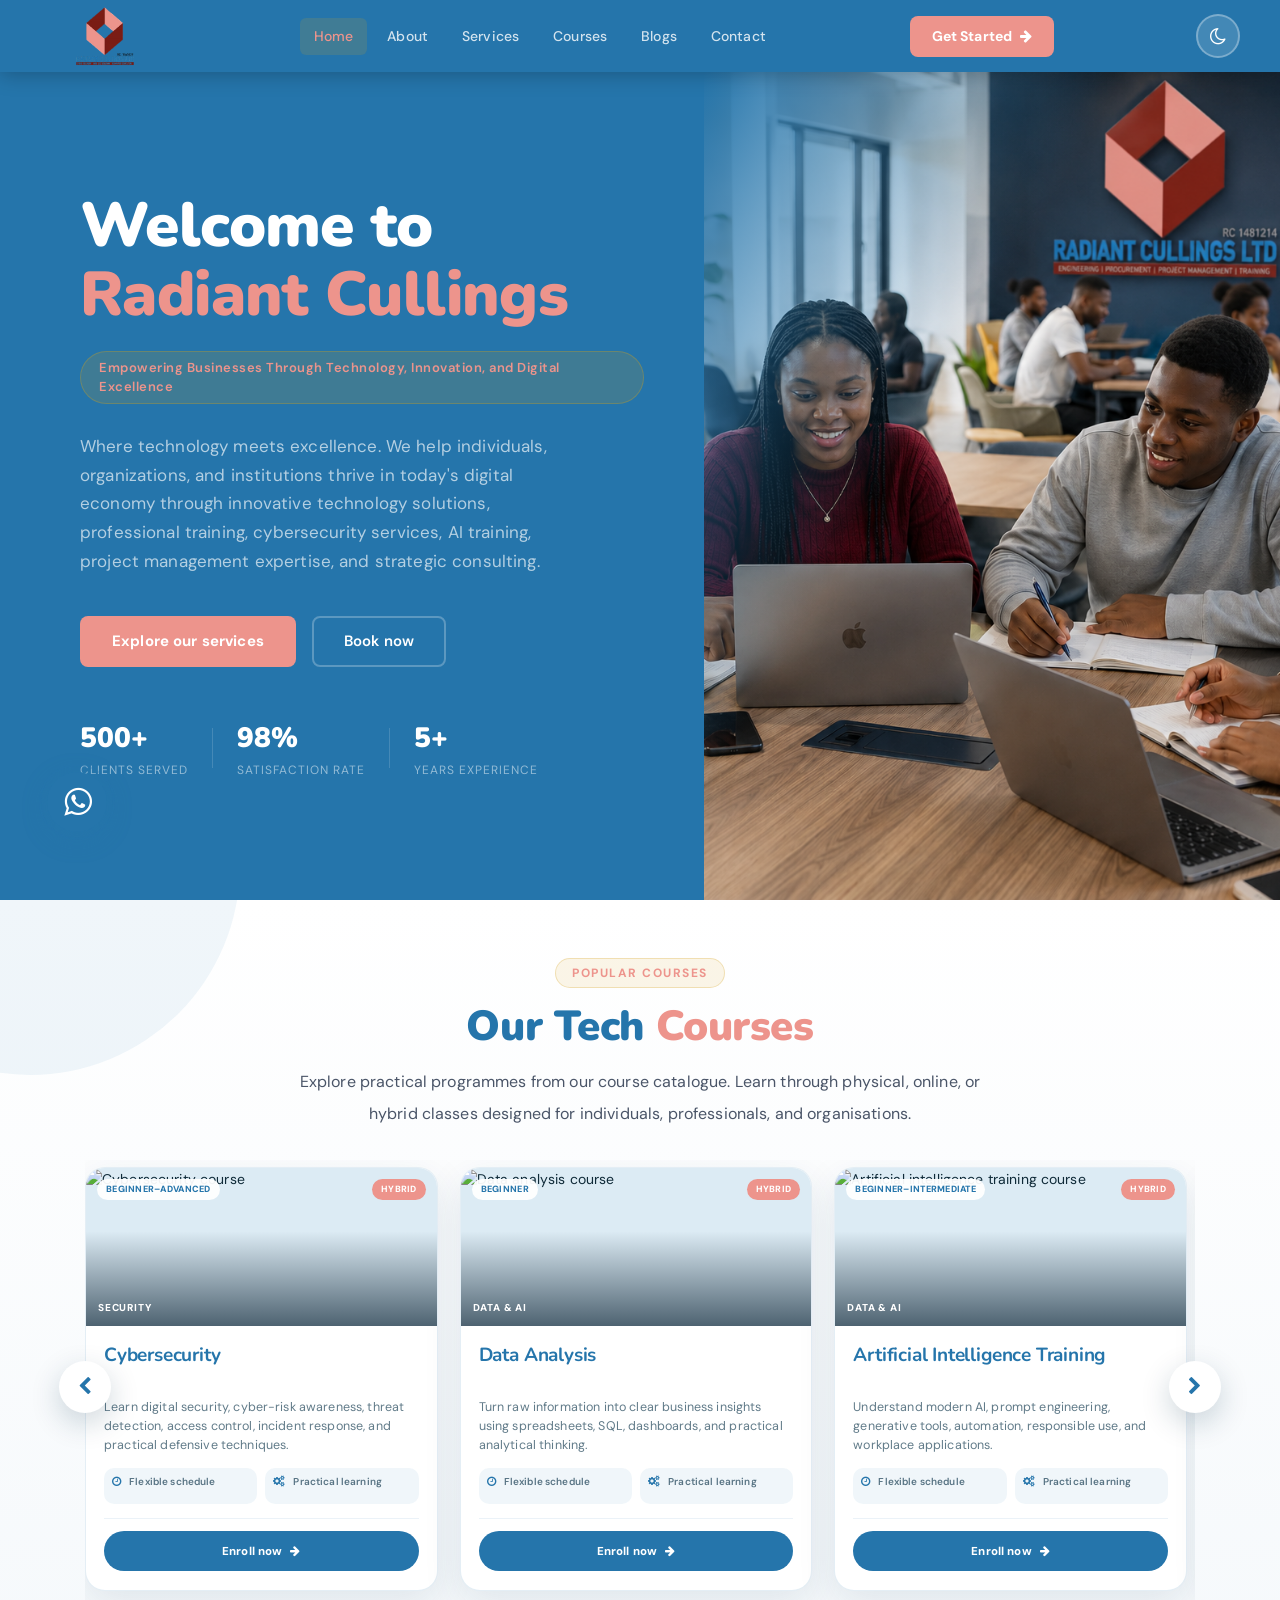
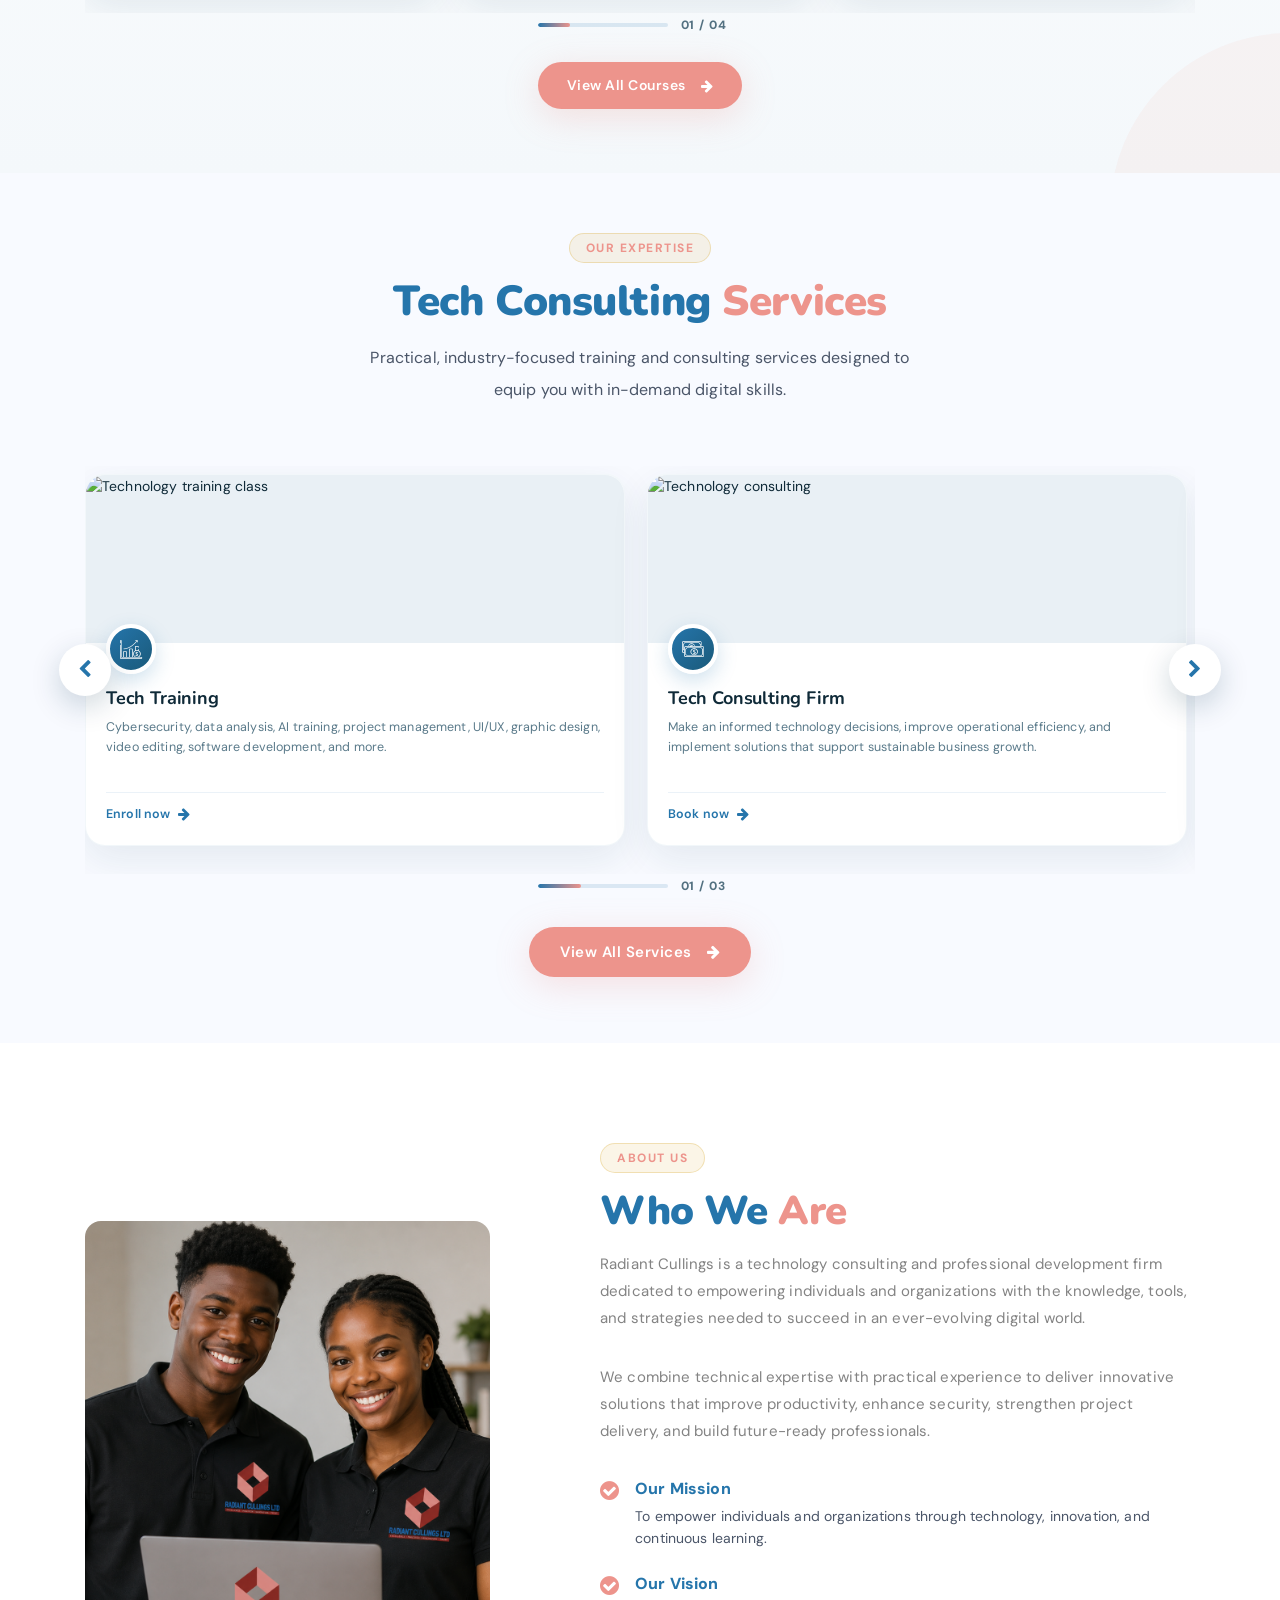
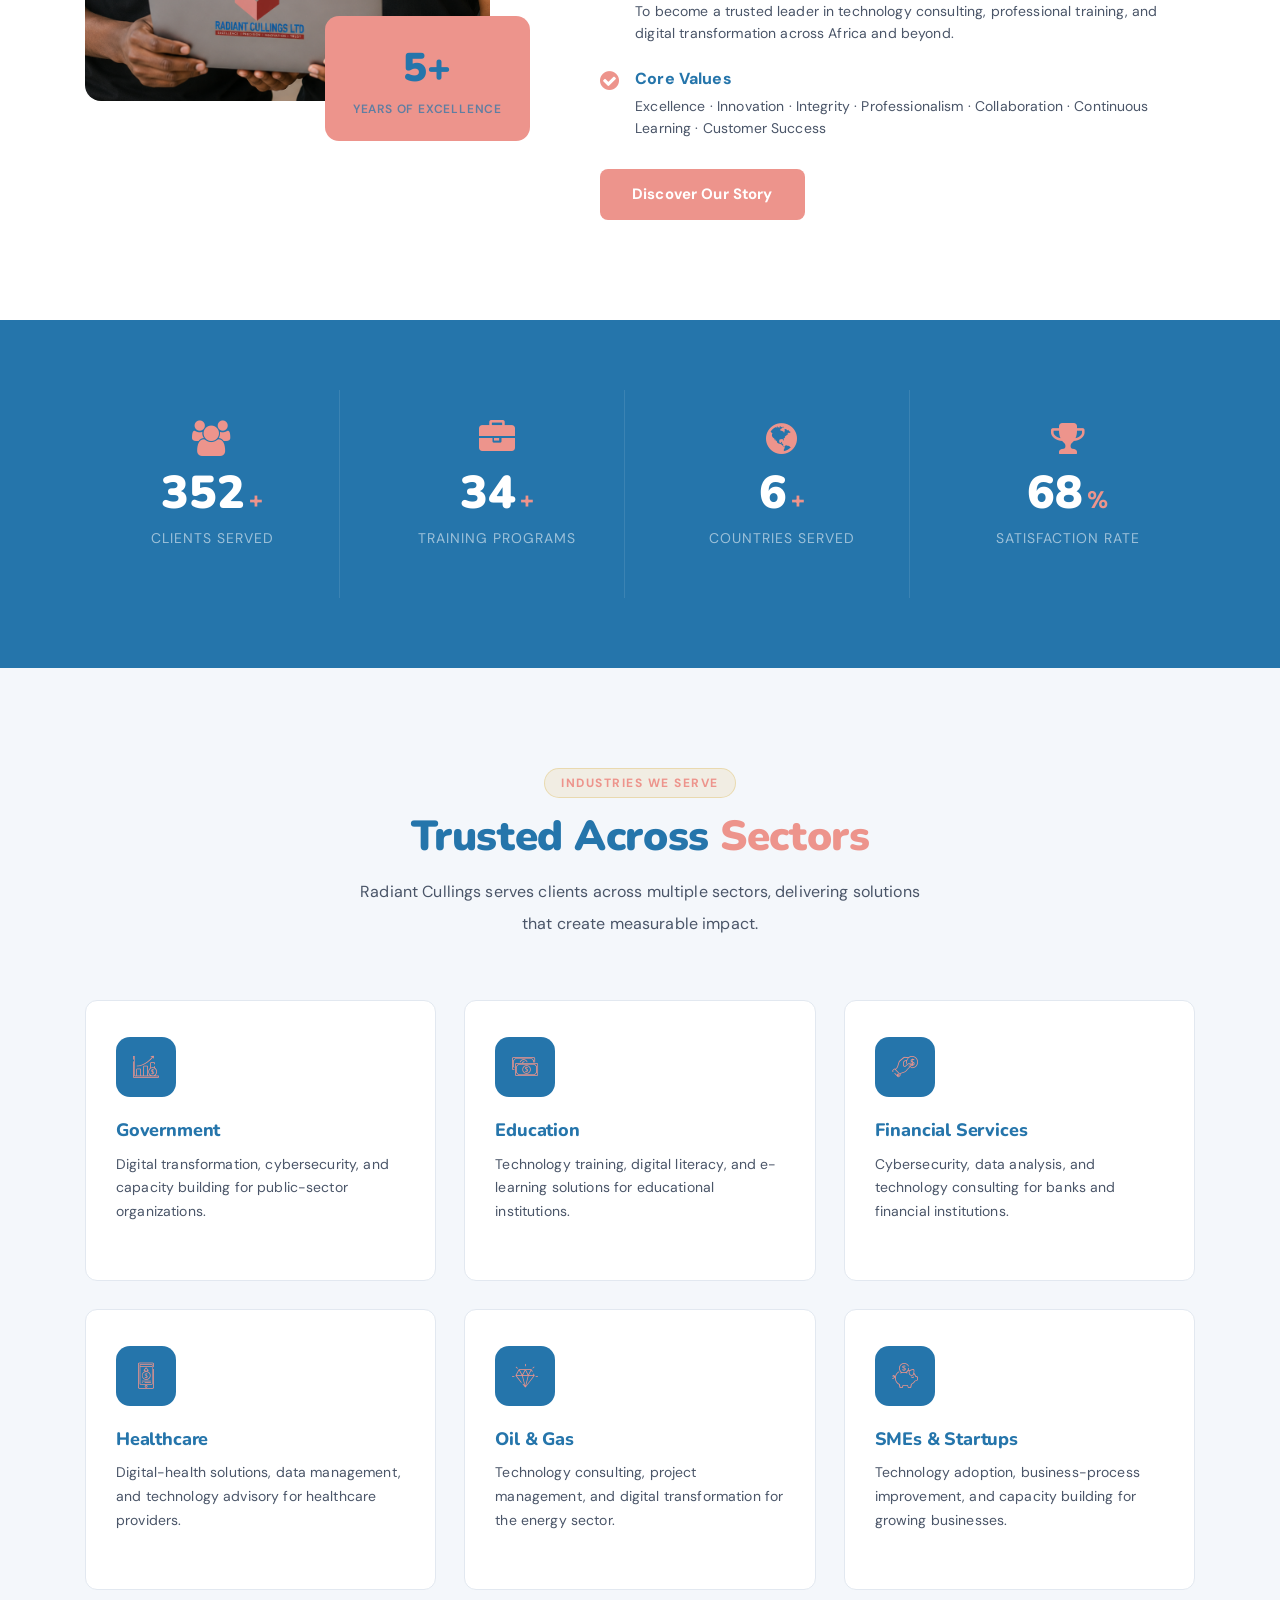
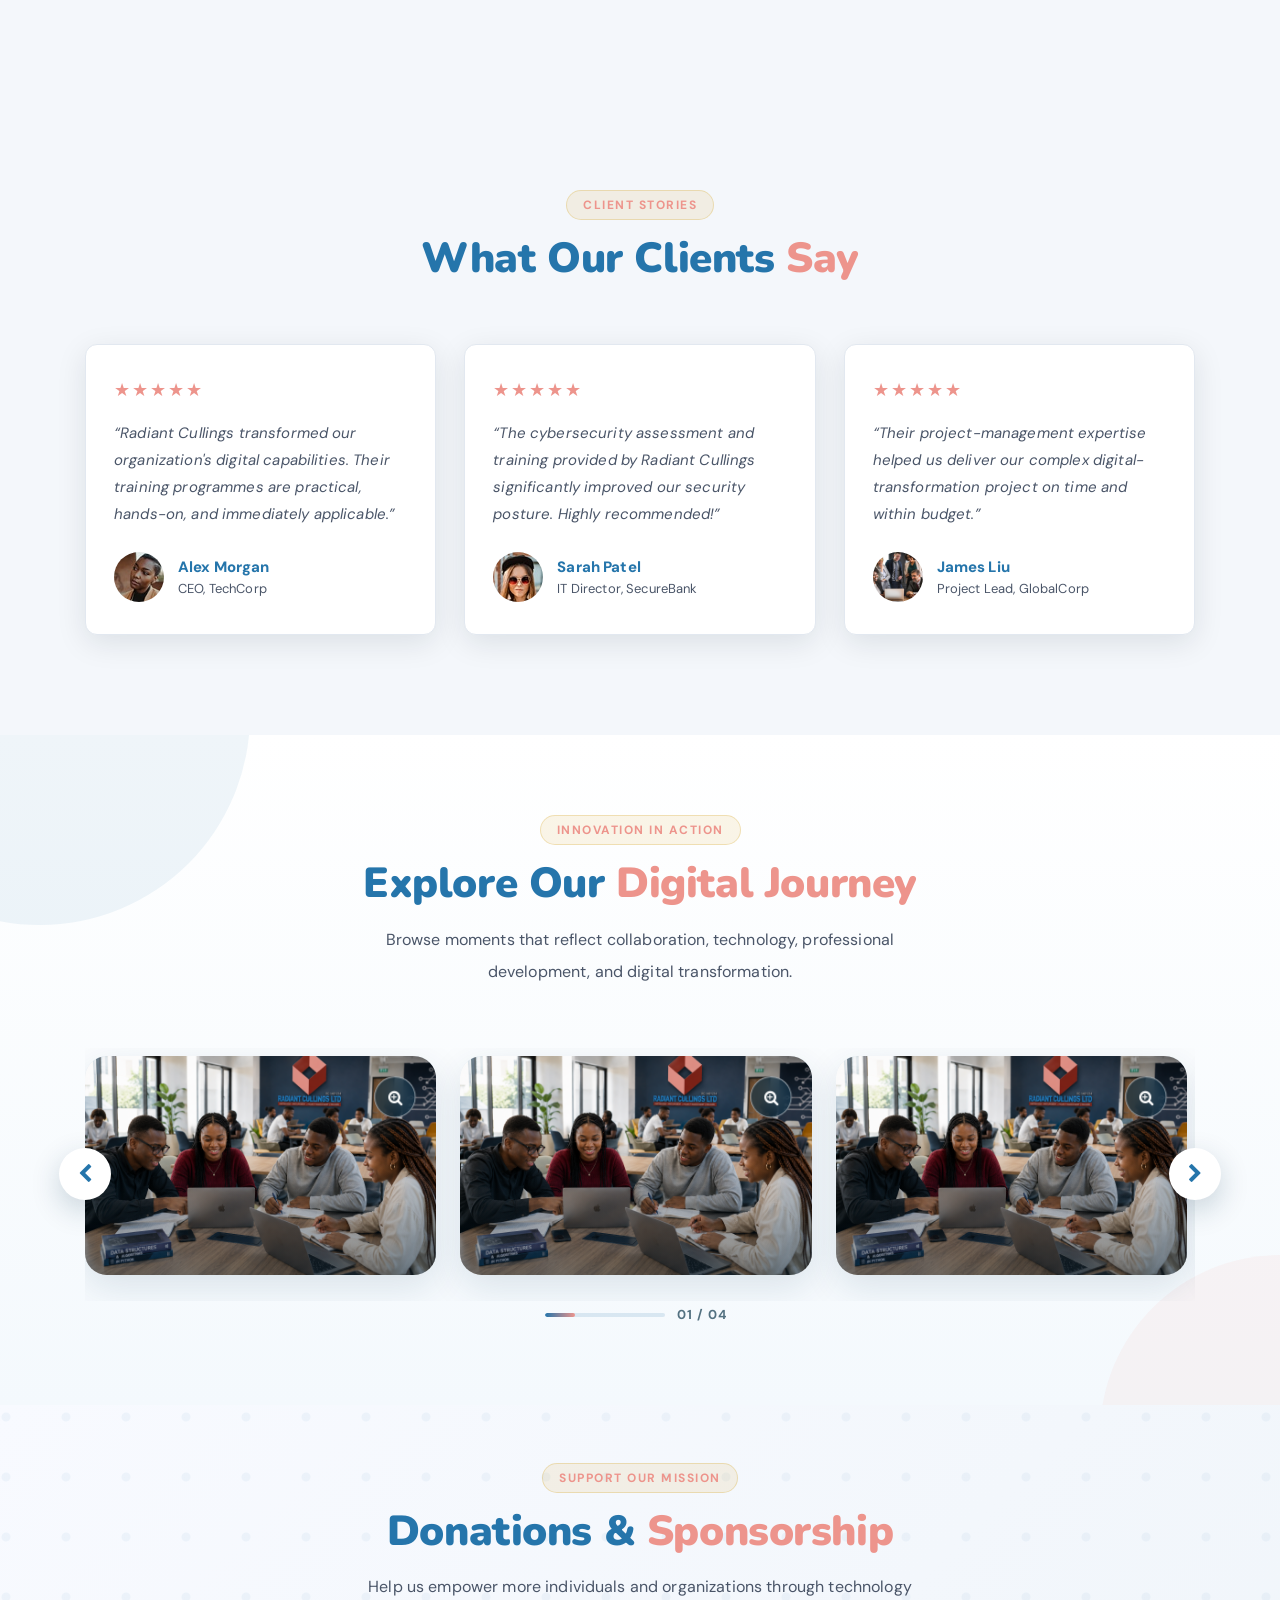
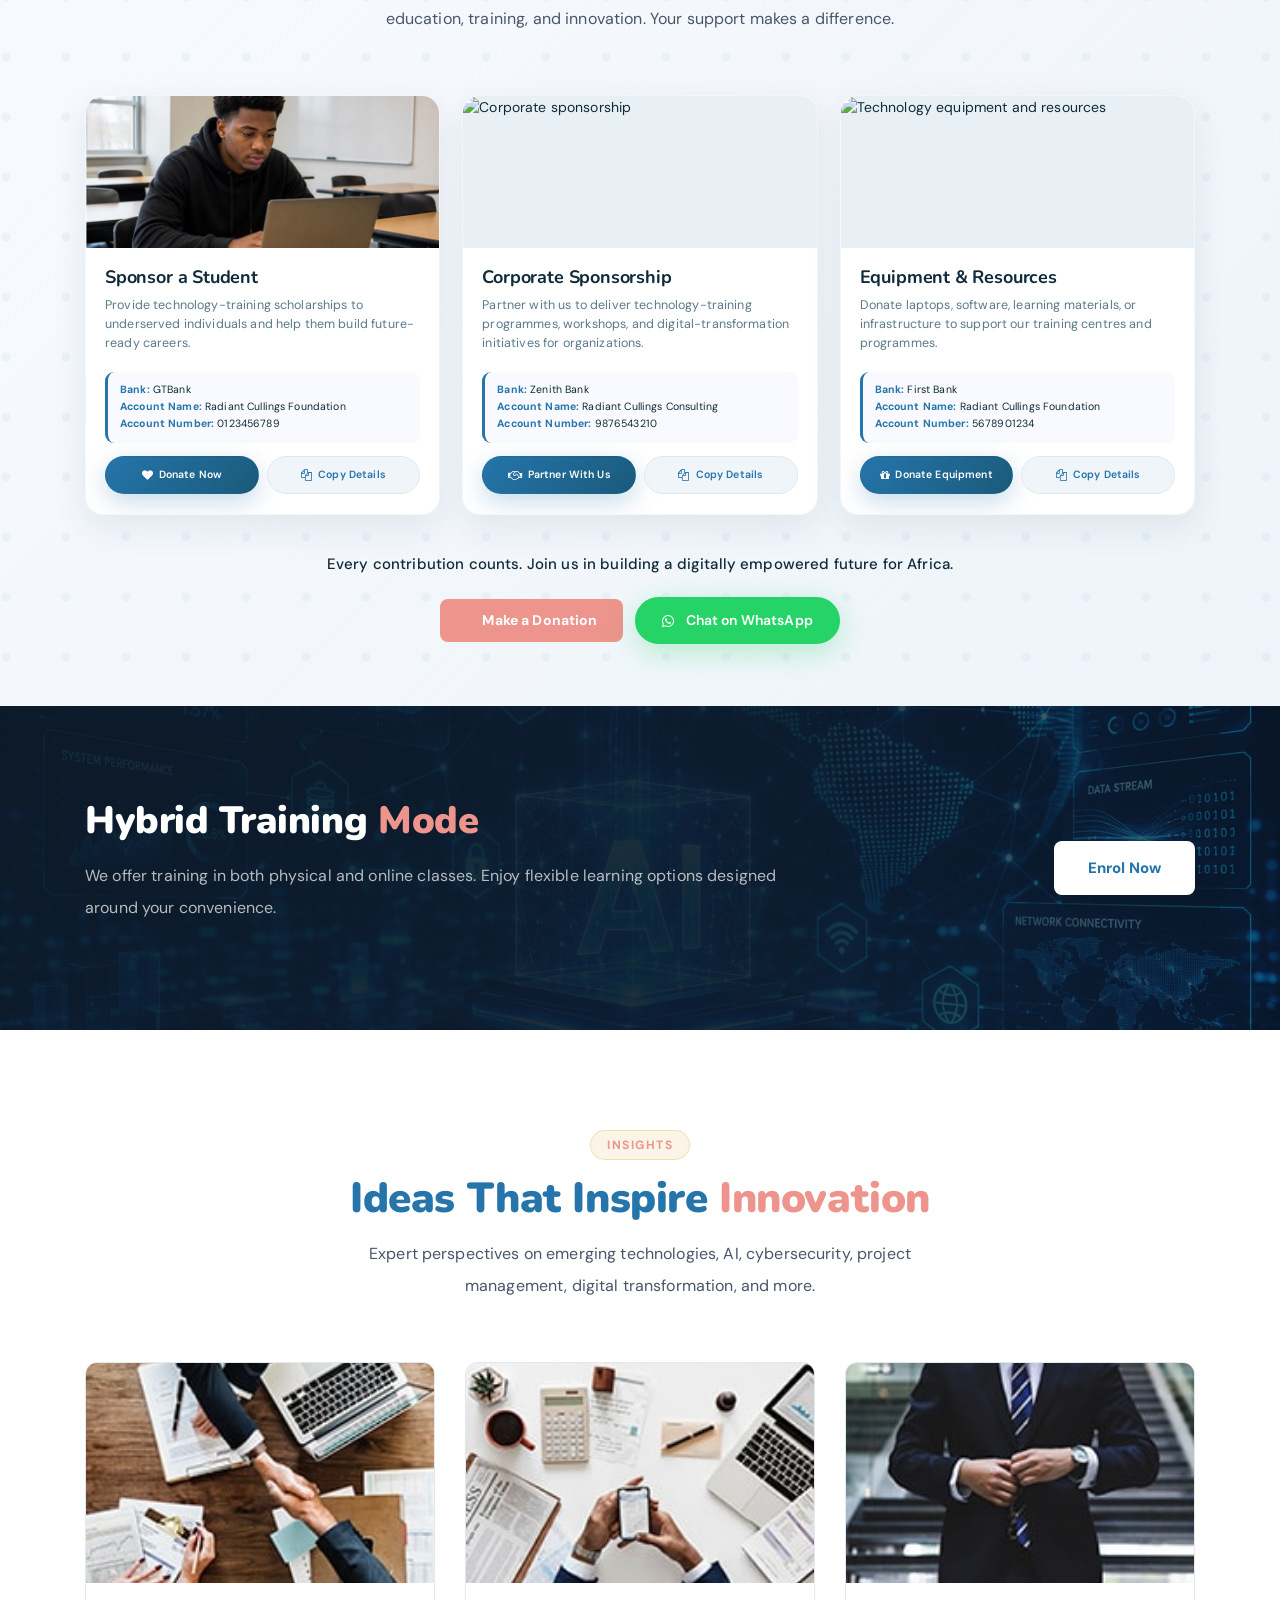
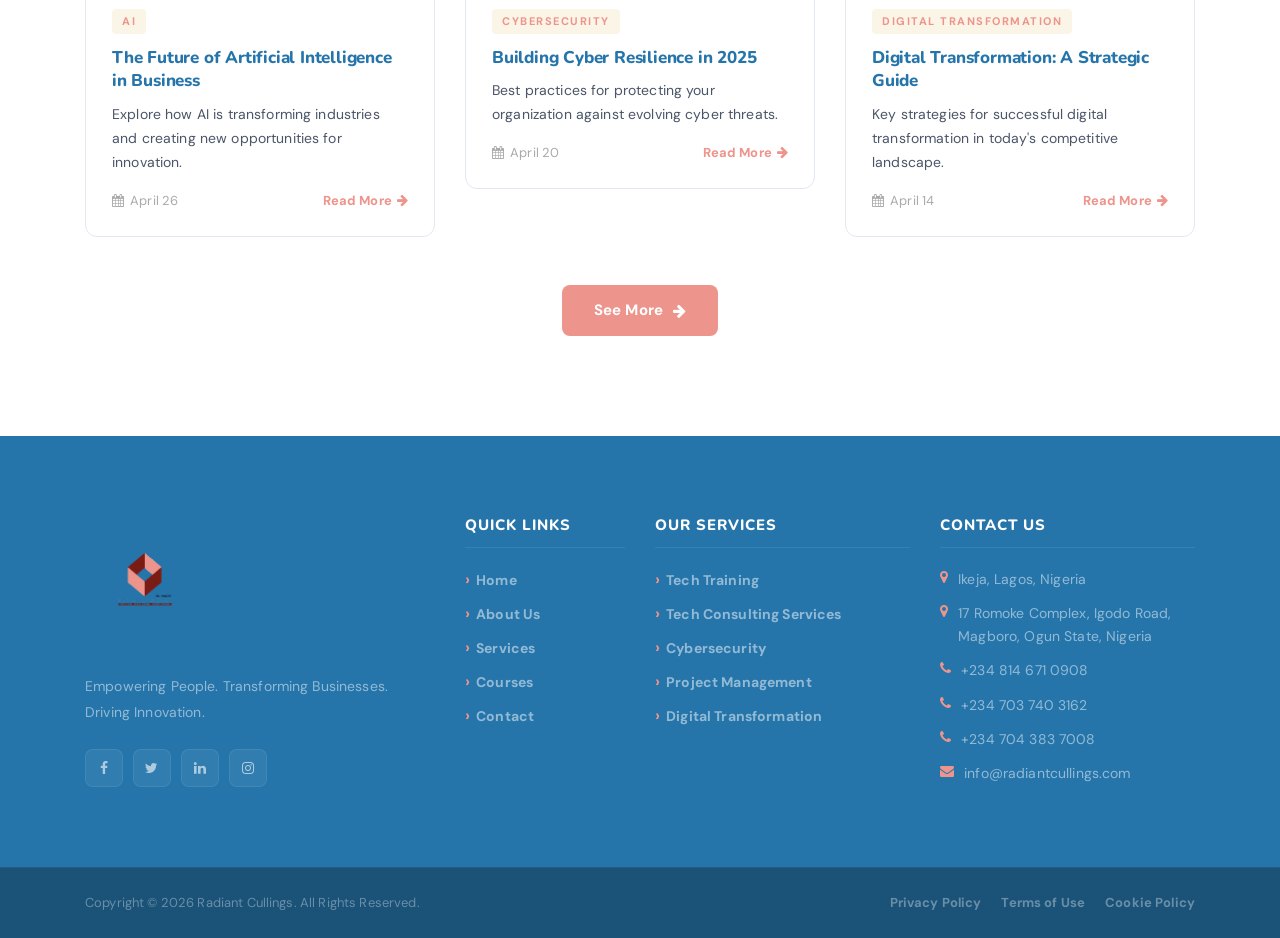
==== commit 910810c6: "typo errors changes" ====
--- a/index.html
+++ b/index.html
@@ -3649,7 +3649,7 @@
         </p>
         <div class="ve-hero-btns">
           <a class="ve-btn-primary text-white" href="services.html">
-            Explore Services
+            Explore our services
           </a>
           <a class="ve-btn-ghost" href="about.html"> Book now </a>
         </div>
@@ -4192,7 +4192,7 @@
                     </div>
                     <h4>Tech Consulting Firm</h4>
                     <p>
-                      Make informed technology decisions, improve operational
+                      Make an informed technology decisions, improve operational
                       efficiency, and implement solutions that support
                       sustainable business growth.
                     </p>
@@ -4235,7 +4235,7 @@
                       policy development.
                     </p>
                     <a class="ve-tech-link" href="services.html#cybersecurity">
-                      Book seesion with an expert
+                      Book session with an expert
 
                       <i aria-hidden="true" class="fa fa-arrow-right"></i>
                     </a>
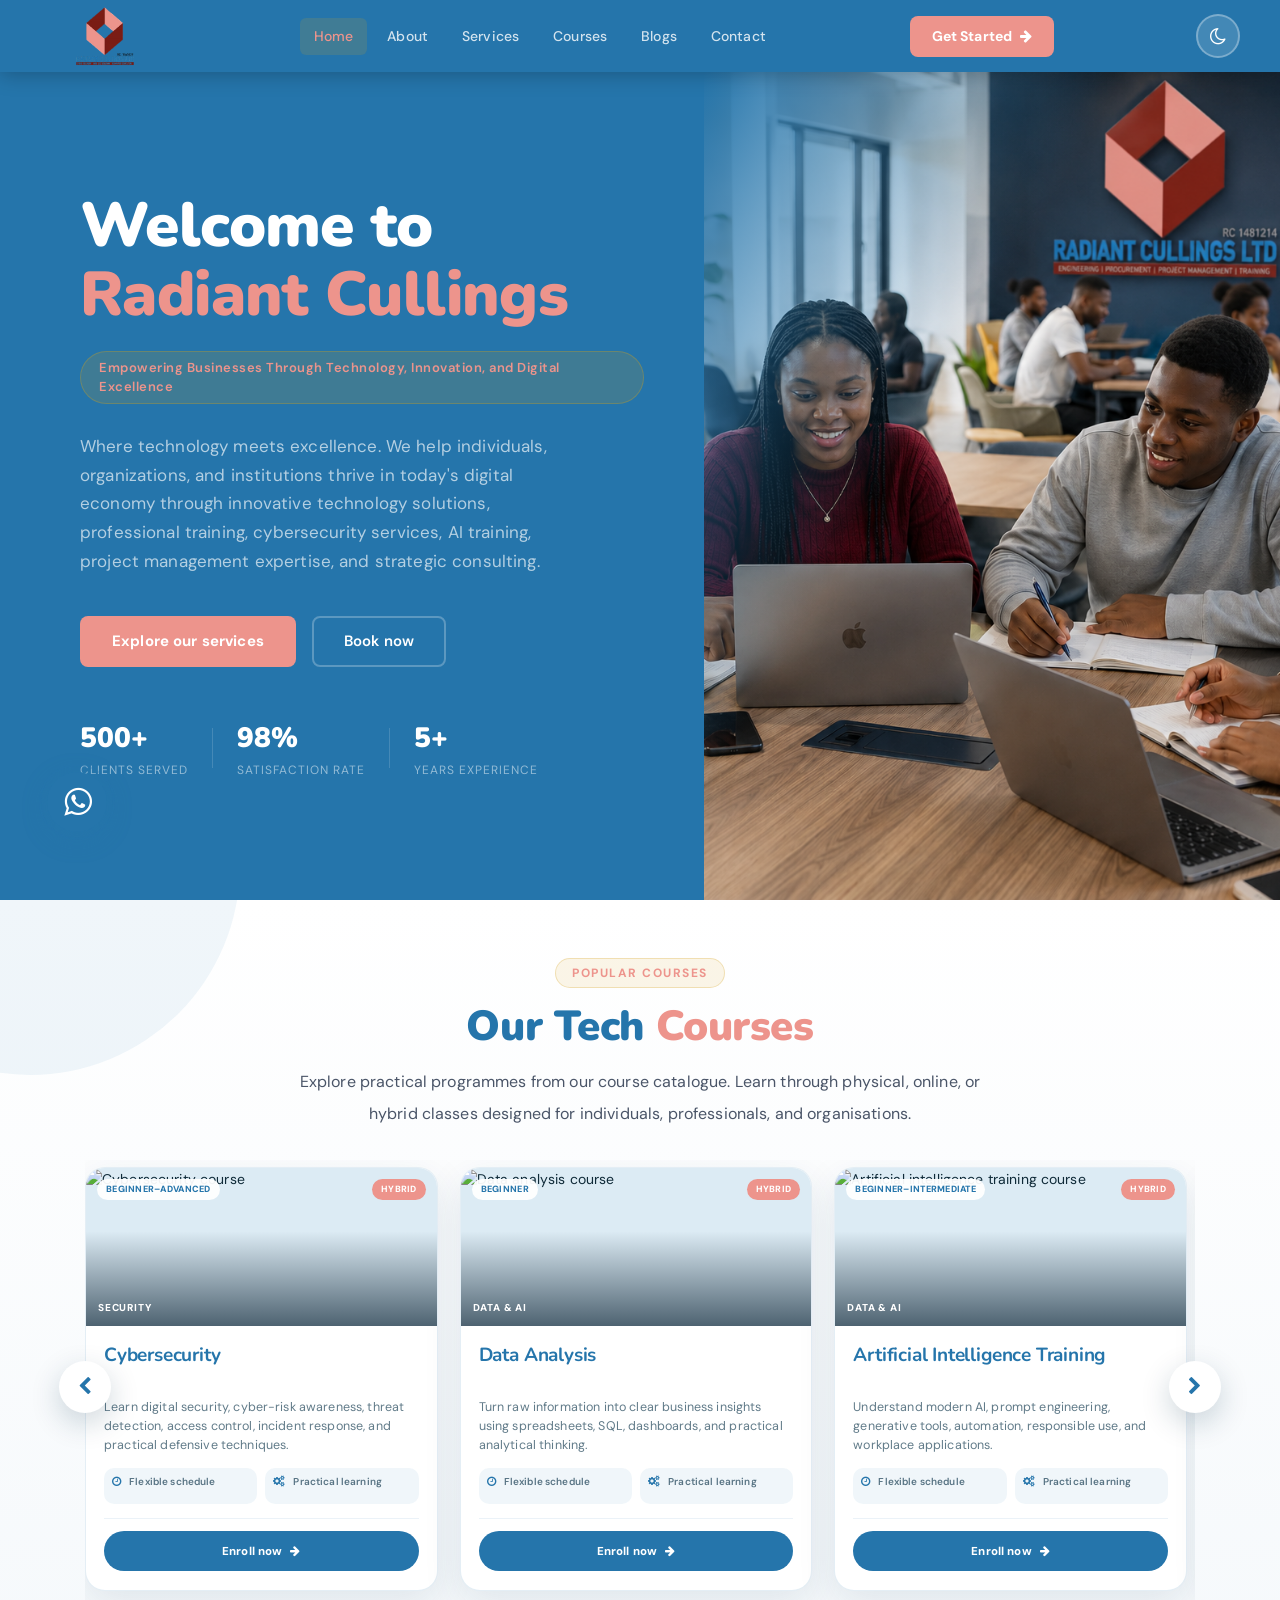
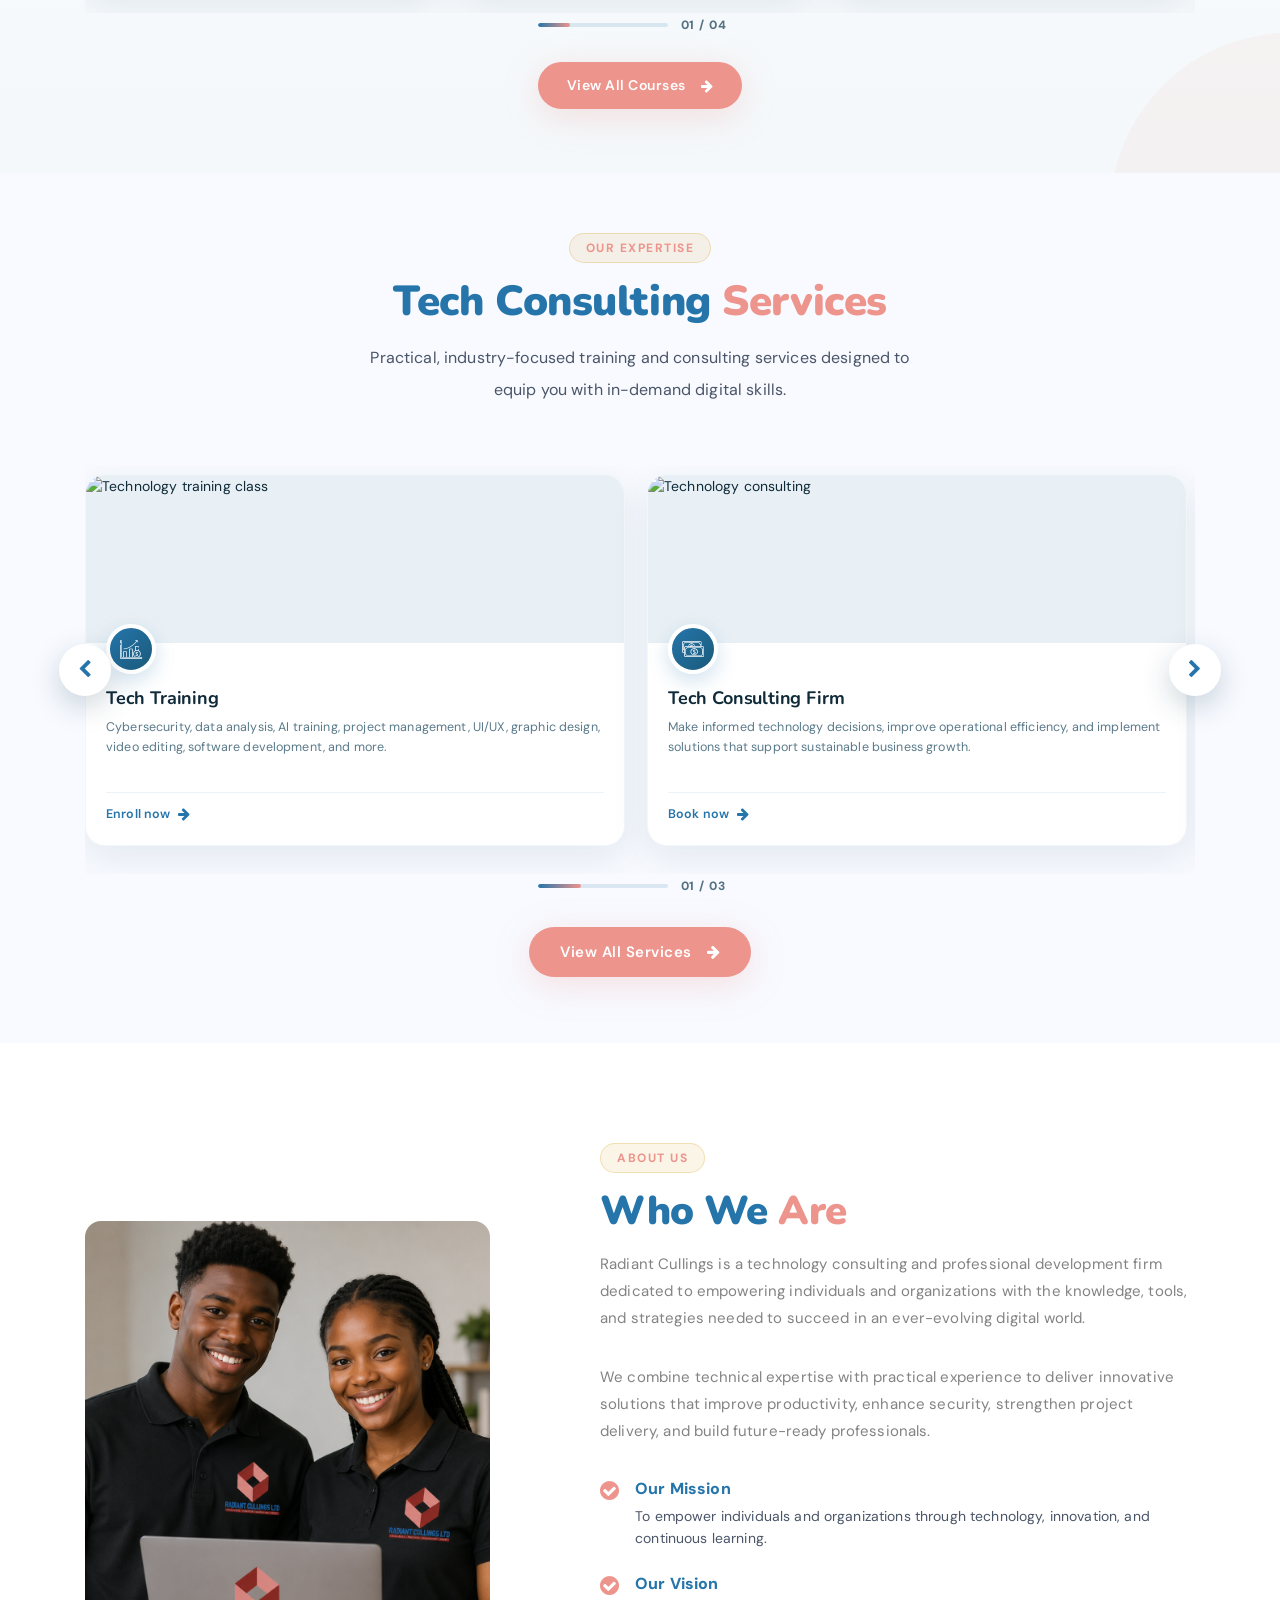
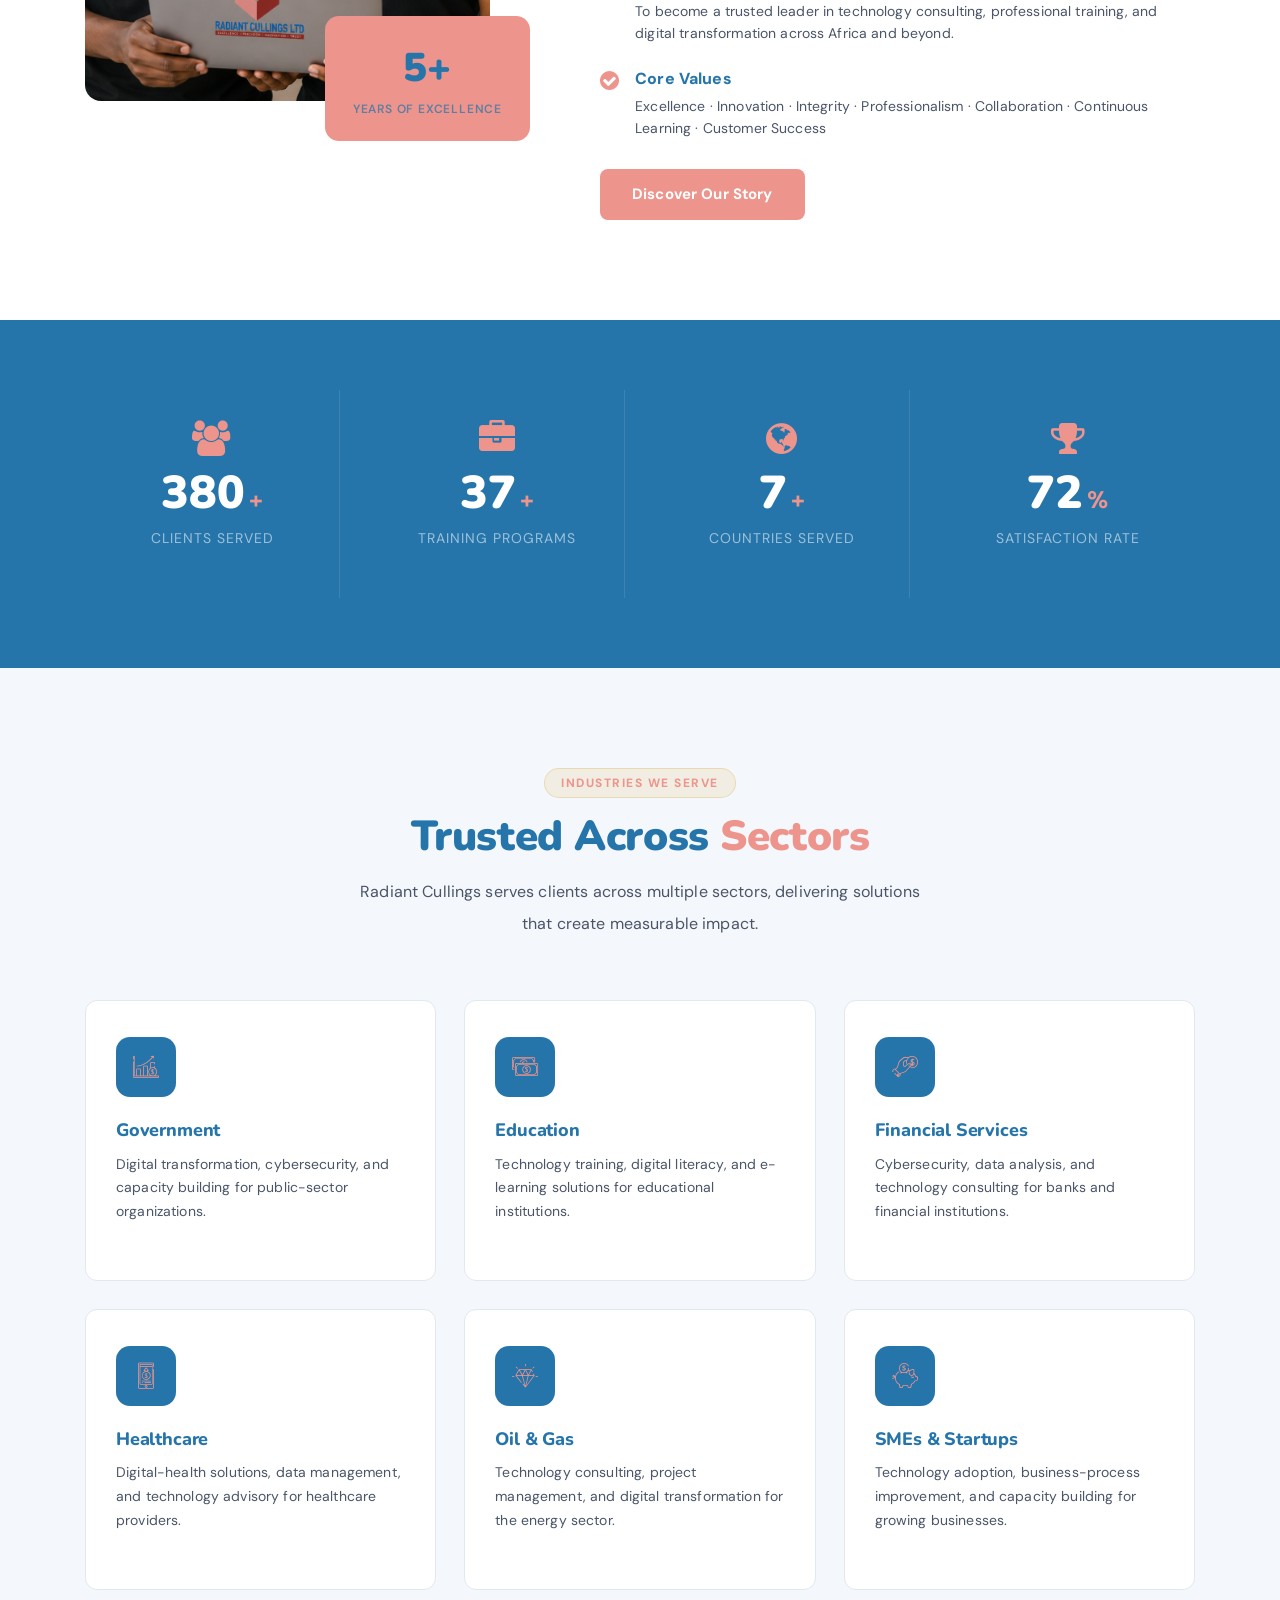
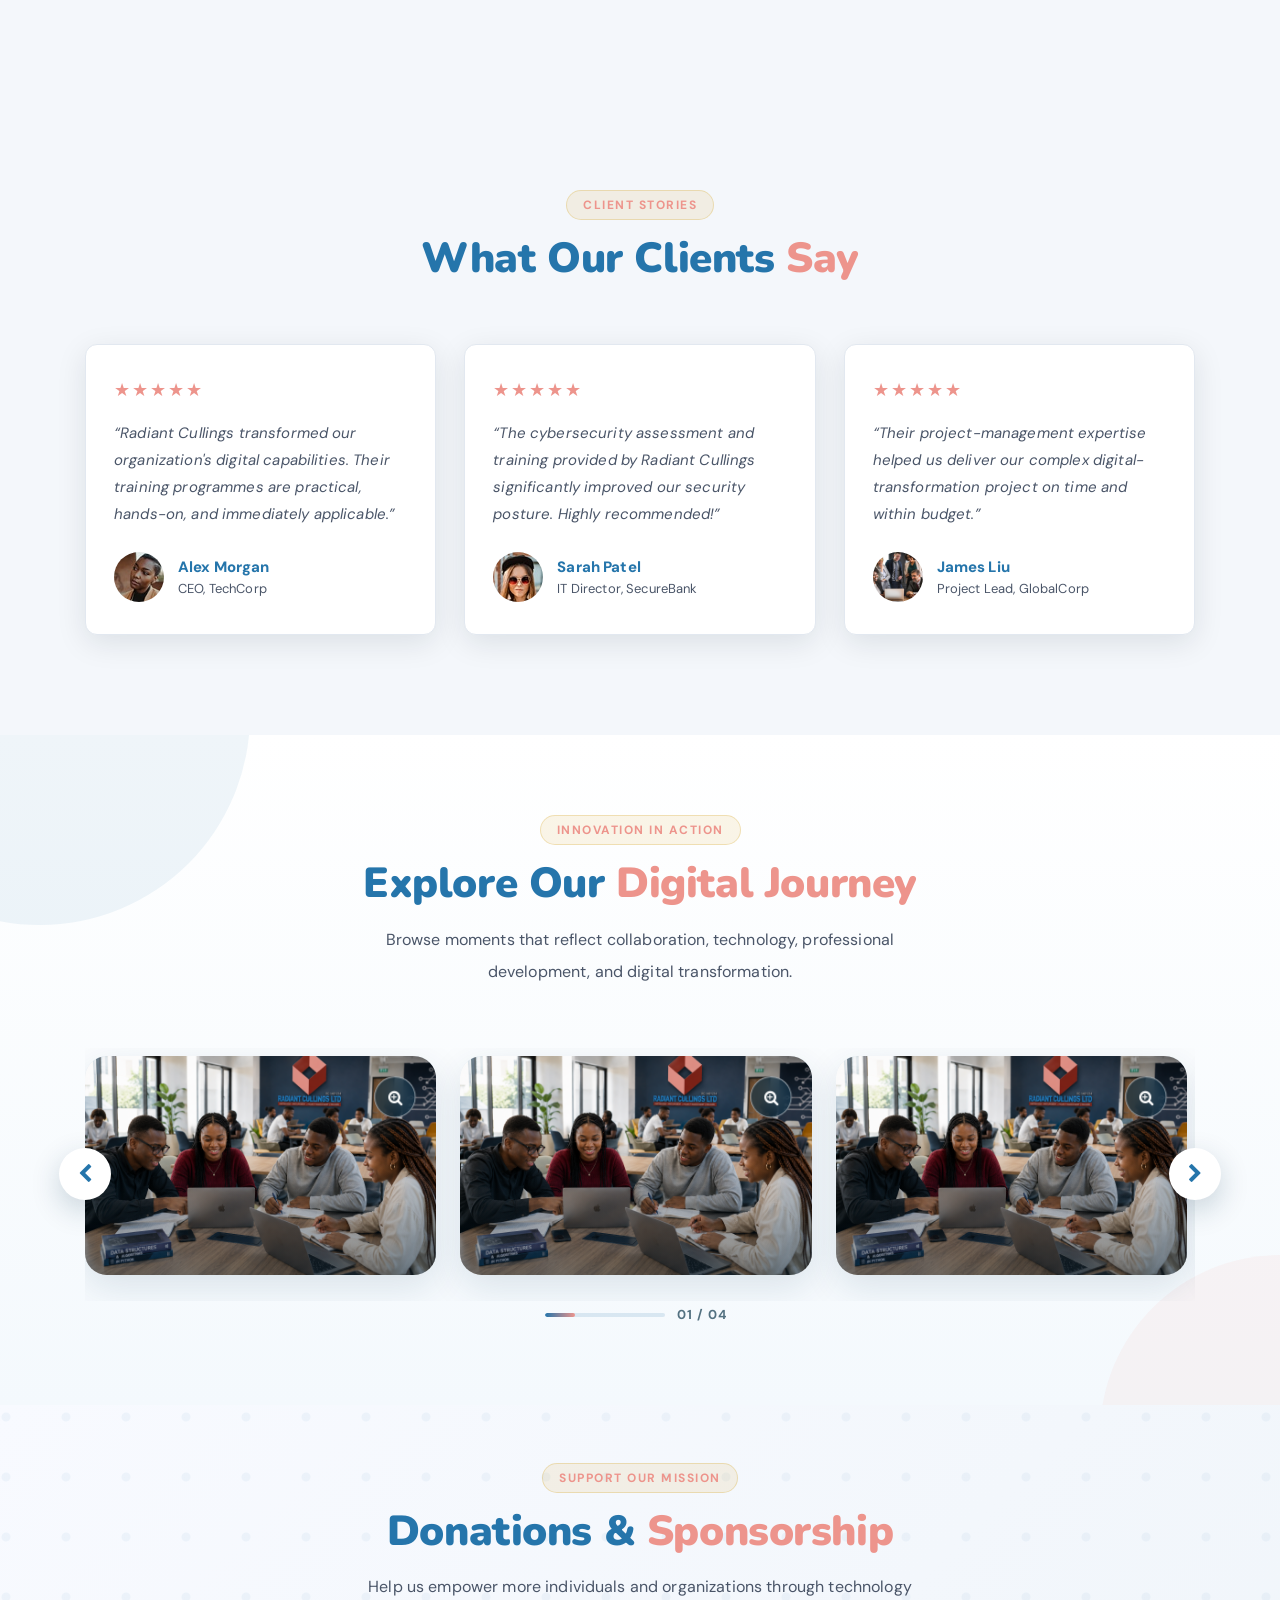
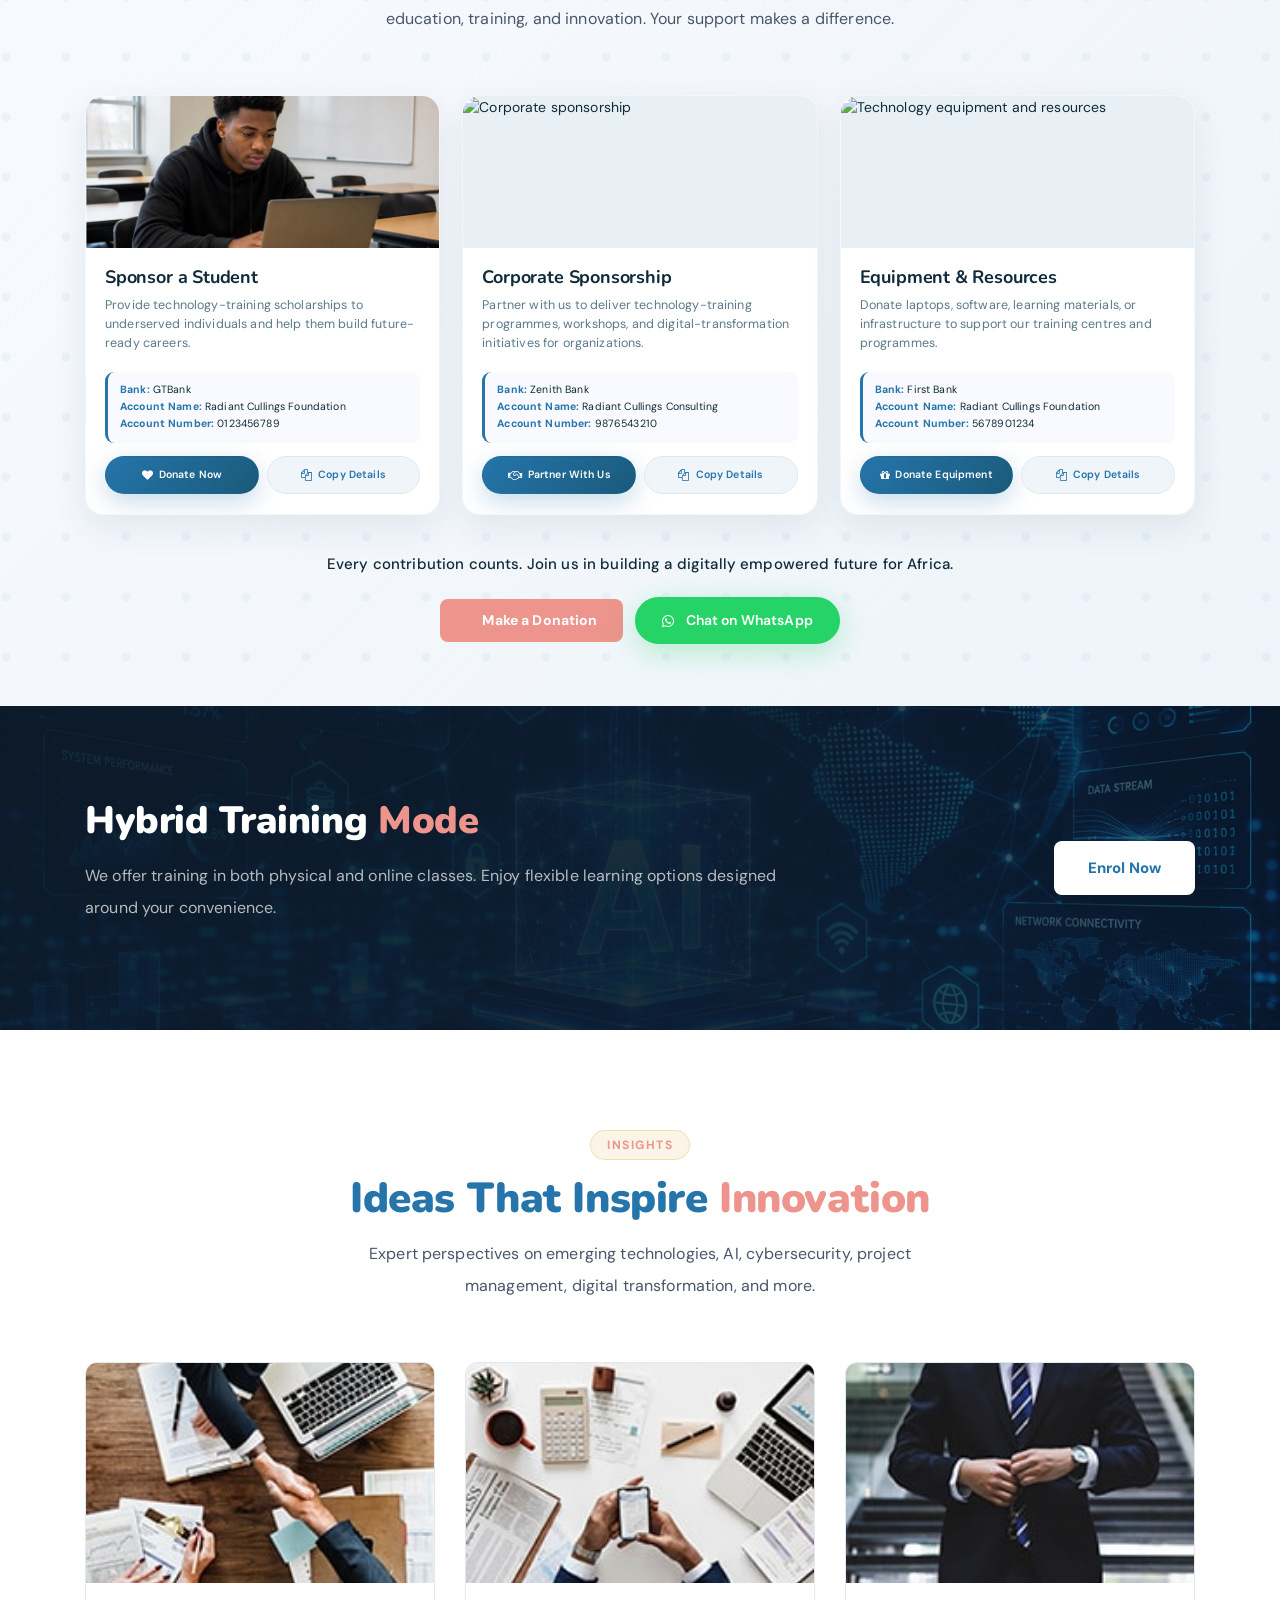
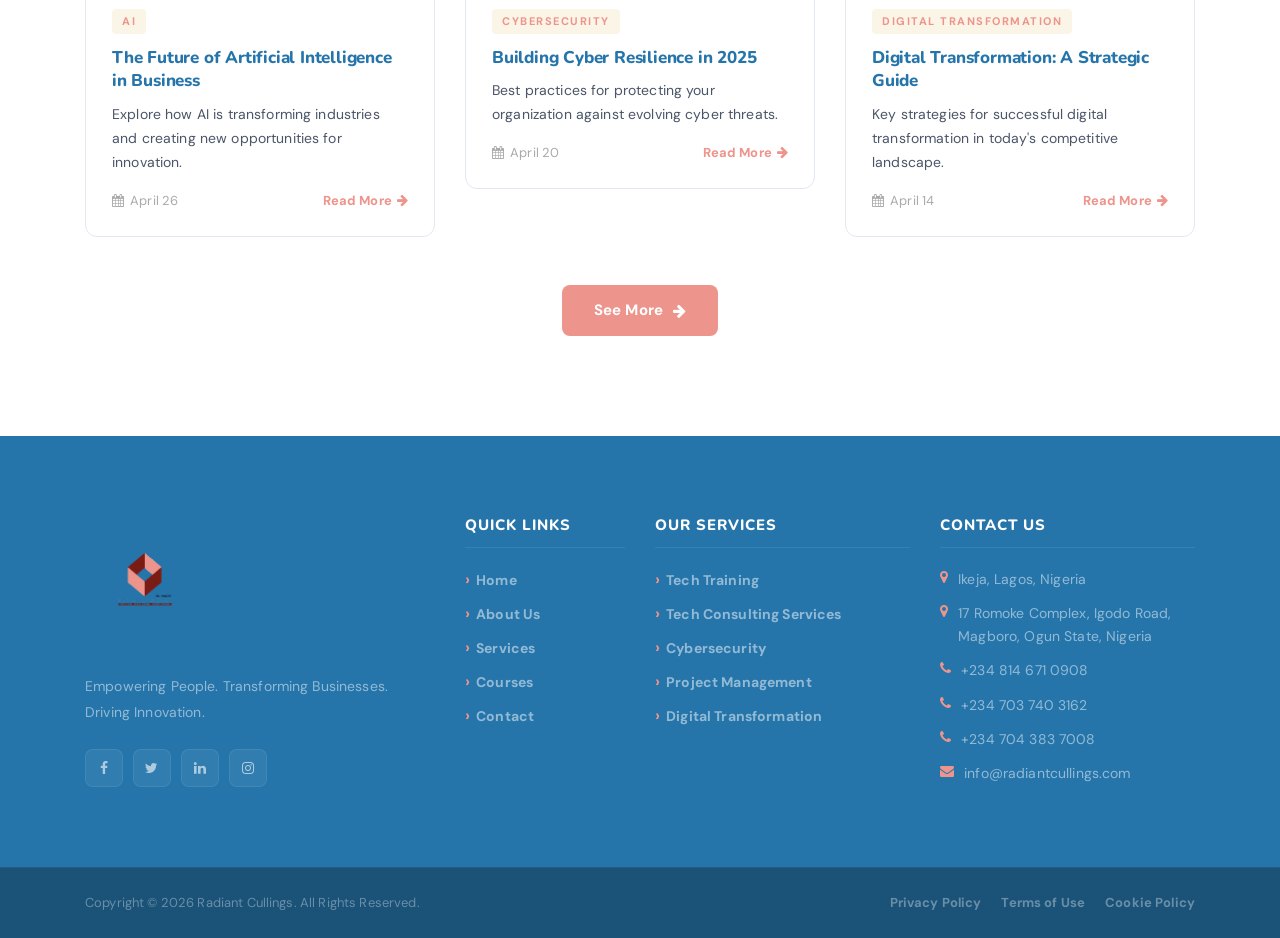
==== commit 4a8448c3: "addition of why choose us section in about page" ====
--- a/index.html
+++ b/index.html
@@ -4099,6 +4099,7 @@
       </button>
     </div>
     <!-- Tech Services -->
+    <!-- Tech Consulting Services Section -->
     <section class="ve-section ve-tech-services-section">
       <div class="container">
         <div class="ve-section-header text-center">
@@ -4139,14 +4140,13 @@
                       alt="Technology training class"
                       src="https://images.unsplash.com/photo-1531482615713-2afd69097998?w=600&amp;h=400&amp;fit=crop"
                     />
-                    <div class="ve-tech-overlay">
+                    <!-- <div class="ve-tech-overlay">
                       <a
                         class="ve-tech-overlay-btn"
-                        href="services.html#training"
-                      >
+                        href="services.html#training">
                         Explore
                       </a>
-                    </div>
+                    </div> -->
                   </div>
                   <div class="ve-tech-card-body">
                     <div class="ve-tech-icon">
@@ -4160,7 +4160,6 @@
                     </p>
                     <a class="ve-tech-link" href="courses.html">
                       Enroll now
-
                       <i aria-hidden="true" class="fa fa-arrow-right"></i>
                     </a>
                   </div>
@@ -4177,14 +4176,14 @@
                       alt="Technology consulting"
                       src="https://images.unsplash.com/photo-1451187580459-43490279c0fa?w=600&amp;h=400&amp;fit=crop"
                     />
-                    <div class="ve-tech-overlay">
+                    <!-- <div class="ve-tech-overlay">
                       <a
                         class="ve-tech-overlay-btn"
                         href="services.html#consulting"
                       >
                         Explore
                       </a>
-                    </div>
+                    </div> -->
                   </div>
                   <div class="ve-tech-card-body">
                     <div class="ve-tech-icon">
@@ -4192,13 +4191,17 @@
                     </div>
                     <h4>Tech Consulting Firm</h4>
                     <p>
-                      Make an informed technology decisions, improve operational
+                      Make informed technology decisions, improve operational
                       efficiency, and implement solutions that support
                       sustainable business growth.
                     </p>
-                    <a class="ve-tech-link" href="services.html#consulting">
+                    <a
+                      class="ve-tech-link"
+                      href="https://wa.me/2348146710908?text=Hello%20Radiant%20Cullings%2C%20I%20want%20to%20book%20a%20technology%20consulting%20session"
+                      target="_blank"
+                      rel="noopener noreferrer"
+                    >
                       Book now
-
                       <i aria-hidden="true" class="fa fa-arrow-right"></i>
                     </a>
                   </div>
@@ -4215,14 +4218,14 @@
                       alt="Cybersecurity services"
                       src="https://images.unsplash.com/photo-1550751827-4bd374c3f58b?w=600&amp;h=400&amp;fit=crop"
                     />
-                    <div class="ve-tech-overlay">
+                    <!-- <div class="ve-tech-overlay">
                       <a
                         class="ve-tech-overlay-btn"
                         href="services.html#cybersecurity"
                       >
                         Explore
                       </a>
-                    </div>
+                    </div> -->
                   </div>
                   <div class="ve-tech-card-body">
                     <div class="ve-tech-icon">
@@ -4234,37 +4237,41 @@
                       training, security assessments, risk management, and
                       policy development.
                     </p>
-                    <a class="ve-tech-link" href="services.html#cybersecurity">
+                    <a
+                      class="ve-tech-link"
+                      href="https://wa.me/2348146710908?text=Hello%20Radiant%20Cullings%2C%20I%20want%20to%20book%20a%20cybersecurity%20consultation%20session"
+                      target="_blank"
+                      rel="noopener noreferrer"
+                    >
                       Book session with an expert
-
                       <i aria-hidden="true" class="fa fa-arrow-right"></i>
                     </a>
                   </div>
                 </article>
               </div>
-              <!-- International Exams and Certifications -->
+              <!-- International Exams and Certification -->
               <div class="rc-home-service-slide">
                 <article
                   class="ve-tech-card wow fadeInUp"
-                  data-wow-delay="100ms"
+                  data-wow-delay="400ms"
                 >
                   <div class="ve-tech-card-image">
                     <img
-                      alt="Technology training class"
+                      alt="International Exams and Certification"
                       src="./img/bg-img/exams.jpeg"
                     />
-                    <div class="ve-tech-overlay">
+                    <!-- <div class="ve-tech-overlay">
                       <a
                         class="ve-tech-overlay-btn"
-                        href="services.html#training"
+                        href="services.html#certification"
                       >
                         Explore
                       </a>
-                    </div>
+                    </div> -->
                   </div>
                   <div class="ve-tech-card-body">
                     <div class="ve-tech-icon">
-                      <i class="icon-profits"></i>
+                      <i class="icon-diamond"></i>
                     </div>
                     <h4>International Exams and Certification</h4>
                     <p>
@@ -4272,9 +4279,13 @@
                       computing, project management, data science, IT service
                       management, and more.
                     </p>
-                    <a class="ve-tech-link" href="courses.html">
+                    <a
+                      class="ve-tech-link"
+                      href="https://wa.me/2348146710908?text=Hello%20Radiant%20Cullings%2C%20I%20want%20to%20enroll%20for%20international%20exams%20and%20certification"
+                      target="_blank"
+                      rel="noopener noreferrer"
+                    >
                       Enroll now
-
                       <i aria-hidden="true" class="fa fa-arrow-right"></i>
                     </a>
                   </div>
@@ -4299,12 +4310,12 @@
             ></span>
           </div>
           <span class="rc-home-courses-counter" id="rcHomeServicesCounter">
-            01 / 01
+            01 / 04
           </span>
         </div>
         <div
           class="ve-tech-btn-wrap text-center wow fadeInUp"
-          data-wow-delay="400ms"
+          data-wow-delay="500ms"
         >
           <a class="ve-btn-tech" href="services.html">
             <span>View All Services</span>
